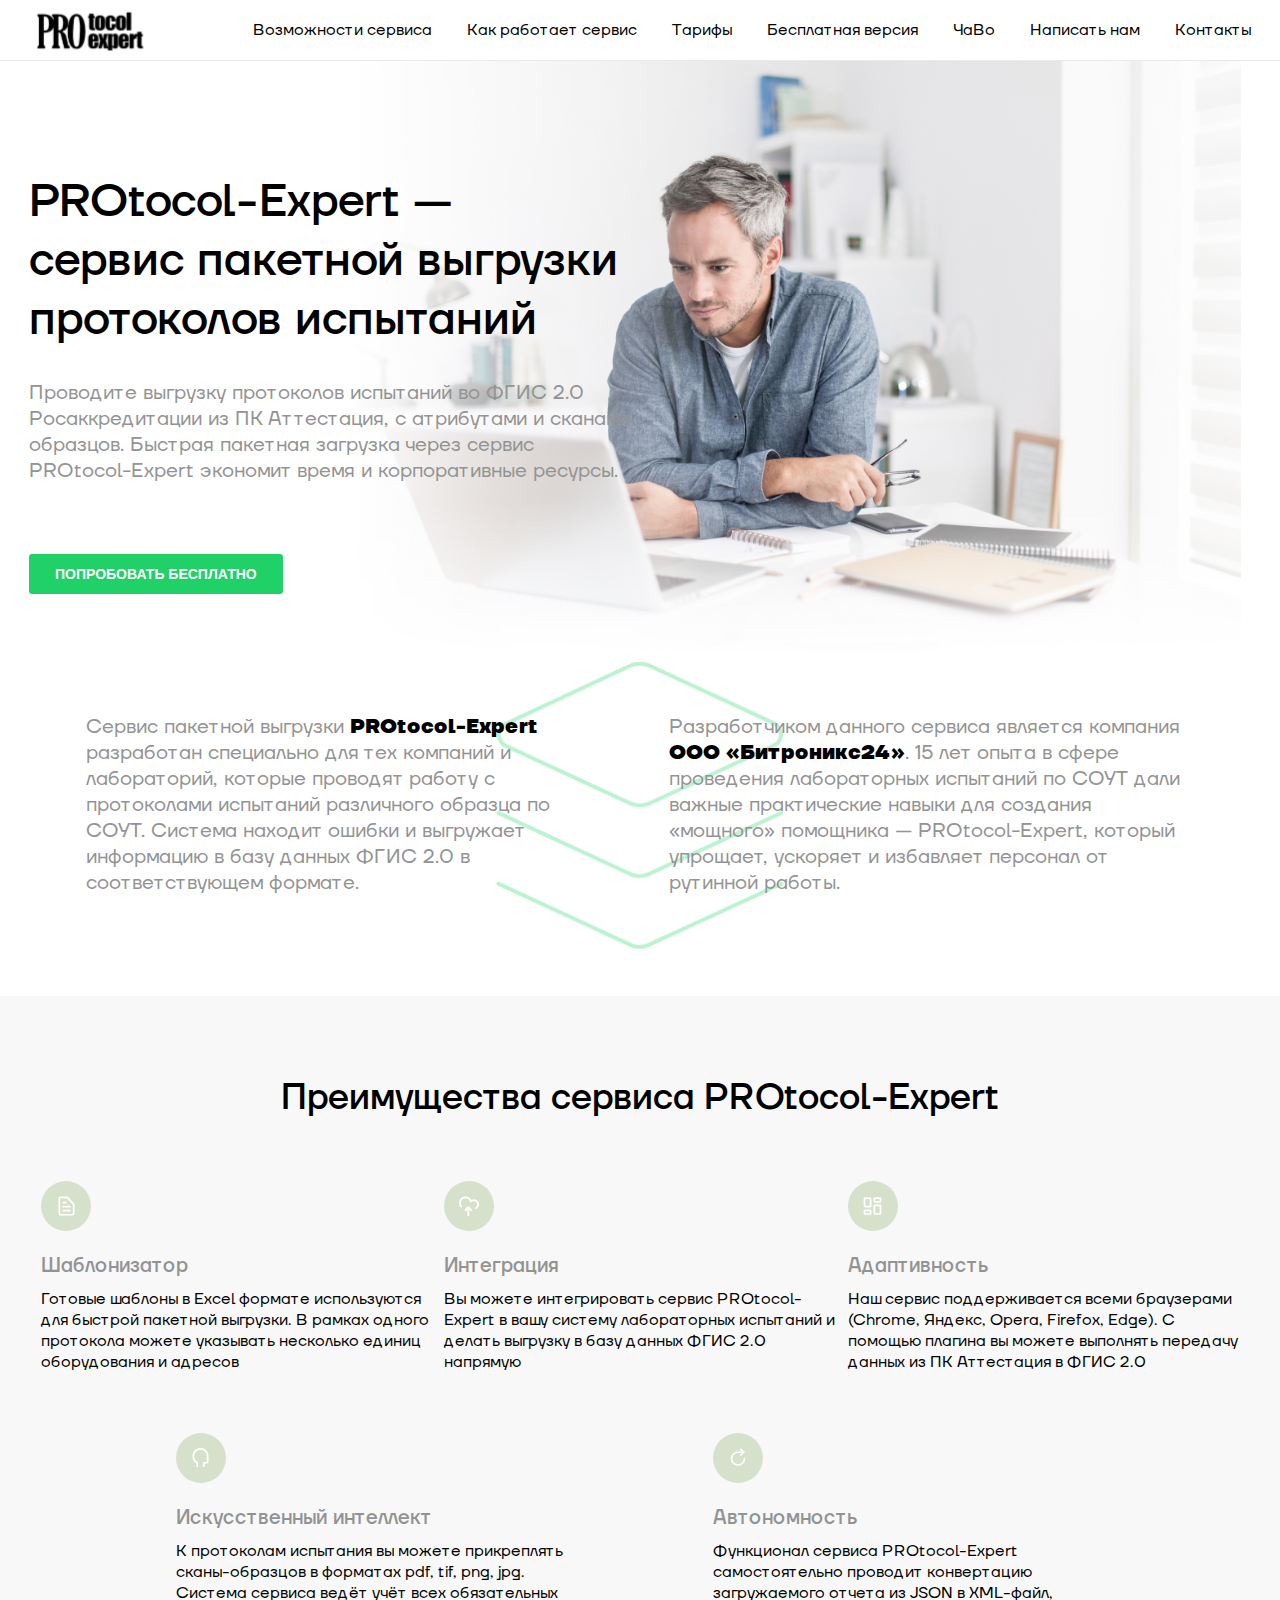
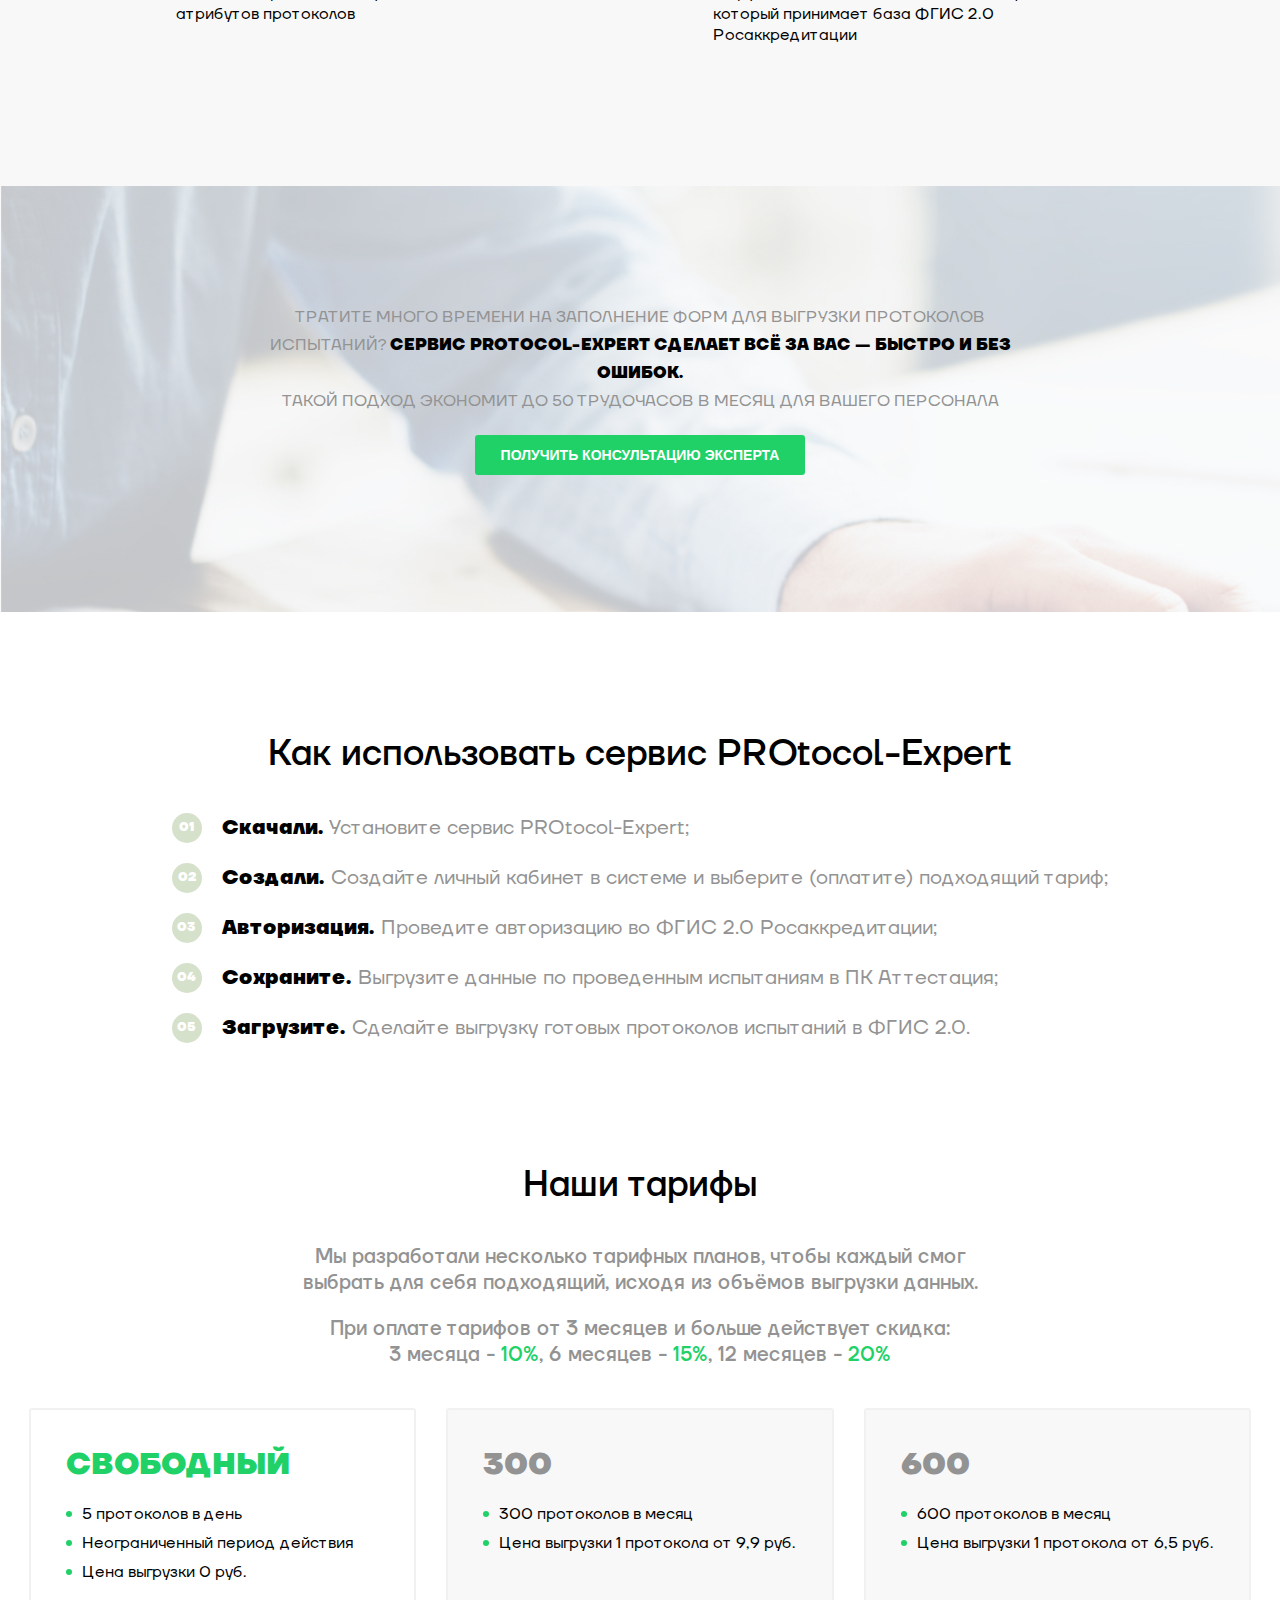
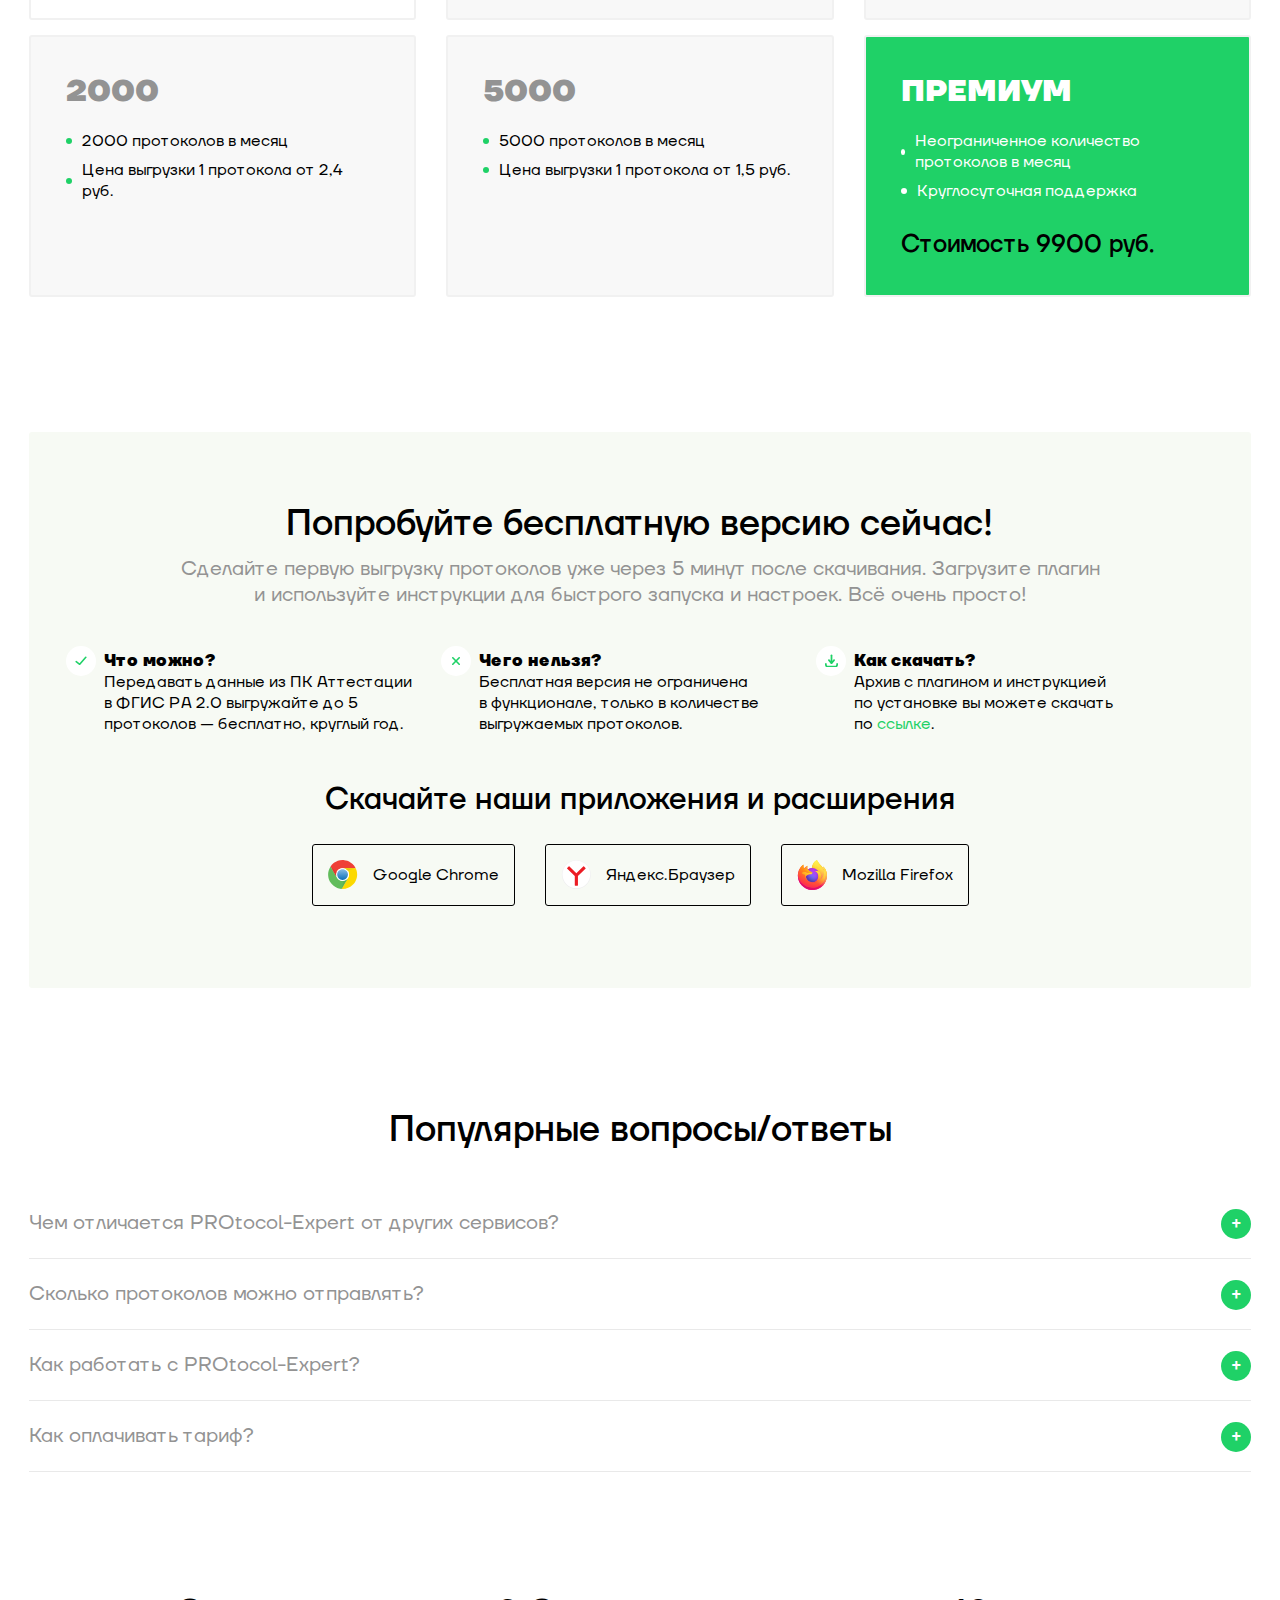
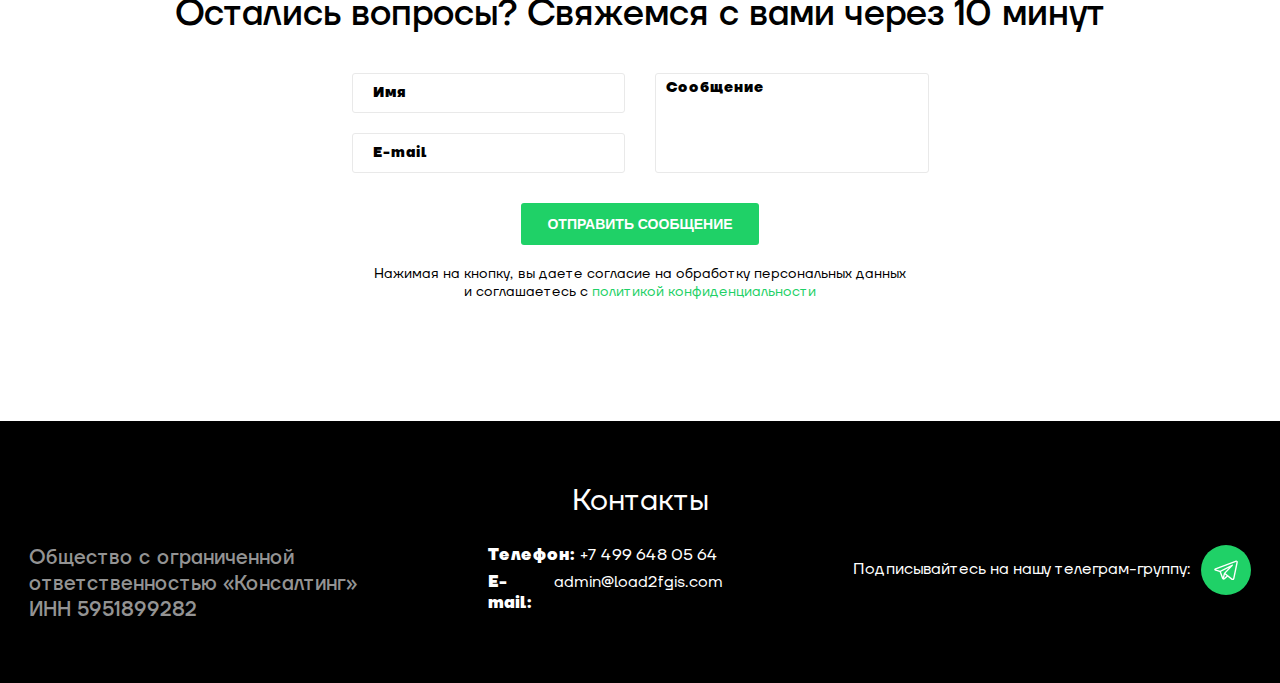
==== protocol-expert/index.html @ b8ac642c "Адаптив сайта" ====
<!DOCTYPE html>
<html lang="ru">
<head>
	<title>Главная</title>
	<meta charset="UTF-8">
	<meta name="format-detection" content="telephone=no">
	<link rel="stylesheet" href="css/style.min.css">
	<!-- <link rel="stylesheet" href="css/fancybox.css"> -->
	<link rel="icon" type="image/png" href="img/favicons/icon256.png" sizes="256x256">
	<link rel="icon" type="image/png" href="img/favicons/icon128.png" sizes="128x128">
	<link rel="icon" type="image/png" href="img/favicons/icon64.png" sizes="64x64">
	<link rel="icon" type="image/png" href="img/favicons/icon32.png" sizes="32x32">
	<link rel="icon" type="image/png" href="img/favicons/icon16.png" sizes="16x16">
	<link rel="icon" type="image/png" href="img/favicons/icon.svg" sizes="any">
	<link rel="shortcut icon" href="favicon.ico">
	<!-- <meta name="robots" content="noindex, nofollow"> -->
	<!-- <meta name="viewport" content="width=device-width, initial-scale=1.0, maximum-scale=1.0, user-scalable=0"> -->
	<meta name="viewport" content="width=device-width, initial-scale=1.0">
</head>

<body>
	<div class="wrapper">
		<header id="header" class="header">
	<div class="header__container _container">

		<div class="header__row d-flex">

			<a href="index.html" class="logo-icon header__logo"></a>

			<ul class="menu-list header__menu-list d-flex">
				<li class="menu-list__item"><a href="#" class="menu-list__link">Возможности сервиса</a></li>
				<li class="menu-list__item"><a href="#" class="menu-list__link">Как работает сервис</a></li>
				<li class="menu-list__item"><a href="#" class="menu-list__link">Тарифы</a></li>
				<li class="menu-list__item"><a href="#" class="menu-list__link">Бесплатная версия</a></li>
				<li class="menu-list__item"><a href="#" class="menu-list__link">ЧаВо</a></li>
				<li class="menu-list__item"><a href="#" class="menu-list__link">Написать нам</a></li>
				<li class="menu-list__item"><a href="#" class="menu-list__link">Контакты</a></li>
			</ul>

			<div class="icon-menu" aria-label="Бургер меню">
				<span></span>
				<span></span>
				<span></span>
			</div>

		</div>
</header>

<!-- Мобильное меню -->
<div class="mob-menu header__mob-menu">
	<ul class="mob-menu__list">
		<li class="mob-menu__item"><a href="#" class="mob-menu__link">Возможности сервиса</a></li>
		<li class="mob-menu__item"><a href="#" class="mob-menu__link">Как работает сервис</a></li>
		<li class="mob-menu__item"><a href="#" class="mob-menu__link">Тарифы</a></li>
		<li class="mob-menu__item"><a href="#" class="mob-menu__link">Бесплатная версия</a></li>
		<li class="mob-menu__item"><a href="#" class="mob-menu__link">Написать нам</a></li>
		<li class="mob-menu__item"><a href="#" class="mob-menu__link">Контакты</a></li>
	</ul>
	<a href="#callback" class="header__popup-link header__popup-link_mob _popup-link">ЗАКАЗАТЬ ЗВОНОК</a>
</div>
		<main class="page">

			

			<section id="about" class="about">
				<div class="about__nuar_blk nuar_blk"></div>
				<div class="_container">
					<h1 class="about__title">
						PROtocol-Expert — <br>
						cервис пакетной выгрузки <br>
						протоколов испытаний
					</h1>
					<p class="about__subtitle">
						Проводите выгрузку протоколов испытаний во ФГИС 2.0 <br>
						Росаккредитации из ПК Аттестация, с атрибутами и сканами <br>
						образцов. Быстрая пакетная загрузка через сервис <br>
						PROtocol-Expert экономит время и корпоративные ресурсы.
					</p>
					<a href="#callback" class="about__link btn _popup-link">ПОПРОБОВАТЬ БЕСПЛАТНО</a>
				</div>
			</section>

			<section id="service" class="service">
				<div class="_container">
					<div class="service__inner">
						<div class="service__img">
							<img src="img/about-service.jpg" alt="">
						</div>
						<div class="service__column">
							<p class="service__text">
								Сервис пакетной выгрузки <span>PROtocol-Expert</span> разработан специально для тех компаний и
								лабораторий, которые
								проводят работу с протоколами испытаний различного образца
								по СОУТ. Система находит ошибки и выгружает информацию в базу данных ФГИС 2.0 в соответствующем формате.
							</p>
						</div>
						<div class="service__column">
							<p class="service__text">
								Разработчиком данного сервиса является компания <span>ООО «Битроникс24»</span>. 15 лет опыта в сфере
								проведения
								лабораторных испытаний по СОУТ дали важные практические навыки для создания «мощного» помощника —
								PROtocol-Expert, который упрощает, ускоряет и избавляет персонал от рутинной работы.
							</p>
						</div>
					</div>
				</div>
			</section>

			<section id="benefits" class="benefits">
				<div class="_container">
					<h2 class="benefits__title title">Преимущества сервиса PROtocol-Expert</h2>

					<div class="benefits__inner">

						<div class="benefits__card">
							<span class="benefits__card-icon benefits__card-icon-01"></span>
							<h5 class="benefits__card-title">Шаблонизатор</h5>
							<p class="benefits__card-text">
								Готовые шаблоны в Excel формате используются для быстрой пакетной выгрузки. В рамках одного протокола
								можете указывать несколько единиц оборудования и адресов
							</p>
						</div>

						<div class="benefits__card">
							<span class="benefits__card-icon benefits__card-icon-02"></span>
							<h5 class="benefits__card-title">Интеграция</h5>
							<p class="benefits__card-text">
								Вы можете интегрировать сервис PROtocol-Expert в вашу систему лабораторных испытаний
								и делать выгрузку в базу данных ФГИС 2.0 напрямую
							</p>
						</div>

						<div class="benefits__card">
							<span class="benefits__card-icon benefits__card-icon-03"></span>
							<h5 class="benefits__card-title">Адаптивность</h5>
							<p class="benefits__card-text">
								Наш сервис поддерживается всеми браузерами (Chrome, Яндекс, Opera, Firefox, Edge).
								С помощью плагина вы можете выполнять передачу данных из ПК Аттестация в ФГИС 2.0 </p>
						</div>

						<div class="benefits__card">
							<span class="benefits__card-icon benefits__card-icon-04"></span>
							<h5 class="benefits__card-title">Искусственный интеллект</h5>
							<p class="benefits__card-text">
								К протоколам испытания вы можете прикреплять сканы-образцов в форматах pdf, tif, png, jpg. Система
								сервиса ведёт учёт всех обязательных атрибутов протоколов
							</p>
						</div>

						<div class="benefits__card">
							<span class="benefits__card-icon benefits__card-icon-05"></span>
							<h5 class="benefits__card-title">Автономность</h5>
							<p class="benefits__card-text">
								Функционал сервиса PROtocol-Expert самостоятельно проводит конвертацию загружаемого отчета из JSON в
								XML-файл, который принимает база ФГИС 2.0 Росаккредитации
							</p>
						</div>

					</div>

				</div>
			</section>

			<section id="consult" class="consult">
				<div class="_container">
					<div class="consult__text">
						ТРАТИТЕ МНОГО ВРЕМЕНИ НА ЗАПОЛНЕНИЕ ФОРМ ДЛЯ ВЫГРУЗКИ ПРОТОКОЛОВ ИСПЫТАНИЙ?
						<span>СЕРВИС PROTOCOL-EXPERT СДЕЛАЕТ ВСЁ ЗА ВАС — БЫСТРО И БЕЗ ОШИБОК.</span> <br>
						ТАКОЙ ПОДХОД ЭКОНОМИТ ДО 50 ТРУДОЧАСОВ В МЕСЯЦ ДЛЯ ВАШЕГО ПЕРСОНАЛА
					</div>
					<a href="#callback" class="consult__link btn _popup-link">ПОЛУЧИТЬ КОНСУЛЬТАЦИЮ ЭКСПЕРТА</a>
				</div>
			</section>

			<section id="usage" class="usage">
				<div class="_container">
					<h2 class="usage__title title">Как использовать сервис PROtocol-Expert</h2>

					<ul class="usage__list">
						<li class="usage__list-item">
							<span>01</span>
							<p class="usage__list-item-text"><strong>Скачали.</strong> Установите сервис PROtocol-Expert;</p>
						</li>
						<li class="usage__list-item">
							<span>02</span>
							<p class="usage__list-item-text"><strong>Создали.</strong> Создайте личный кабинет в системе и выберите
								(оплатите)
								подходящий тариф;</p>
						</li>
						<li class="usage__list-item">
							<span>03</span>
							<p class="usage__list-item-text"><strong>Авторизация.</strong> Проведите авторизацию во ФГИС 2.0
								Росаккредитации;</p>
						</li>
						<li class="usage__list-item">
							<span>04</span>
							<p class="usage__list-item-text"><strong>Сохраните.</strong> Выгрузите данные по проведенным испытаниям в
								ПК
								Аттестация;</p>
						</li>
						<li class="usage__list-item">
							<span>05</span>
							<p class="usage__list-item-text"><strong>Загрузите.</strong> Сделайте выгрузку готовых протоколов
								испытаний в
								ФГИС
								2.0.</p>
						</li>
					</ul>

				</div>
			</section>

			<section id="tariffs" class="tariffs">
				<div class="_container">

					<h2 class="tariffs__title title">Наши тарифы</h2>
					<p class="tariffs__subtitle">
						Мы разработали несколько тарифных планов, чтобы каждый смог <br>
						выбрать для себя подходящий, исходя из объёмов выгрузки данных.
					</p>
					<p class="tariffs__subtitle">
						При оплате тарифов от 3 месяцев и больше действует скидка: <br>
						3 месяца - <span>10%</span>, 6 месяцев - <span>15%</span>, 12 месяцев - <span>20%</span>
					</p>

					<div class="tariffs__inner">

						<div class="tariffs__column">
							<div class="tariffs__card white">
								<h4 class="tariffs__card-title">СВОБОДНЫЙ</h4>
								<ul class="tariffs__card-list">
									<li class="tariffs__card-list-item">5 протоколов в день</li>
									<li class="tariffs__card-list-item">Неограниченный период действия</li>
									<li class="tariffs__card-list-item">Цена выгрузки 0 руб. </li>
								</ul>
							</div>
						</div>

						<div class="tariffs__column">
							<div class="tariffs__card">
								<h4 class="tariffs__card-title">300</h4>
								<ul class="tariffs__card-list">
									<li class="tariffs__card-list-item">300 протоколов в месяц</li>
									<li class="tariffs__card-list-item">Цена выгрузки 1 протокола от 9,9 руб.</li>
								</ul>
							</div>
						</div>

						<div class="tariffs__column">
							<div class="tariffs__card">
								<h4 class="tariffs__card-title">600</h4>
								<ul class="tariffs__card-list">
									<li class="tariffs__card-list-item">600 протоколов в месяц</li>
									<li class="tariffs__card-list-item">Цена выгрузки 1 протокола от 6,5 руб.</li>
								</ul>
							</div>
						</div>

						<div class="tariffs__column">
							<div class="tariffs__card">
								<h4 class="tariffs__card-title">2000</h4>
								<ul class="tariffs__card-list">
									<li class="tariffs__card-list-item">2000 протоколов в месяц</li>
									<li class="tariffs__card-list-item">Цена выгрузки 1 протокола от 2,4 руб.</li>
								</ul>
							</div>
						</div>

						<div class="tariffs__column">
							<div class="tariffs__card">
								<h4 class="tariffs__card-title">5000</h4>
								<ul class="tariffs__card-list">
									<li class="tariffs__card-list-item">5000 протоколов в месяц</li>
									<li class="tariffs__card-list-item">Цена выгрузки 1 протокола от 1,5 руб.</li>
								</ul>
							</div>
						</div>

						<div class="tariffs__column">
							<div class="tariffs__card green">
								<h4 class="tariffs__card-title">ПРЕМИУМ</h4>
								<ul class="tariffs__card-list">
									<li class="tariffs__card-list-item">
										Неограниченное количество
										протоколов в месяц
									</li>
									<li class="tariffs__card-list-item">Круглосуточная поддержка</li>
								</ul>
								<p class="tariffs__card-price">Стоимость 9900 руб.</p>
							</div>
						</div>

					</div>

				</div>
			</section>

			<section id="free-version" class="free-version">
				<div class="_container">

					<div class="free-version__descp">

						<h2 class="free-version__title title">Попробуйте бесплатную версию сейчас!</h2>
						<p class="free-version__subtitle">
							Сделайте первую выгрузку протоколов уже через 5 минут после скачивания. Загрузите плагин <br>
							и используйте инструкции для быстрого запуска и настроек. Всё очень просто!
						</p>

						<div class="free-version__inner">
							<div class="free-version__column">
								<div class="free-version__cardText">
									<span class="free-version__cardText-icon free-version__cardText-icon-01"></span>
									<div class="free-version__cardText-text">
										<span>Что можно?</span> <br>
										Передавать данные из ПК Аттестации <br>
										в ФГИС РА 2.0 выгружайте до 5 протоколов — бесплатно, круглый
										год.
									</div>
								</div>
							</div>

							<div class="free-version__column">
								<div class="free-version__cardText">
									<span class="free-version__cardText-icon free-version__cardText-icon-02"></span>
									<div class="free-version__cardText-text">
										<span>Чего нельзя?</span> <br>
										Бесплатная версия не ограничена <br>
										в функционале, только в количестве выгружаемых протоколов.
									</div>
								</div>
							</div>

							<div class="free-version__column">
								<div class="free-version__cardText">
									<span class="free-version__cardText-icon free-version__cardText-icon-03"></span>
									<div class="free-version__cardText-text">
										<span>Как скачать?</span> <br>
										Архив с плагином и инструкцией <br>
										по установке вы можете скачать <br>
										по <a href="#">ссылке</a>.
									</div>
								</div>
							</div>
						</div>

						<h2 class="free-version__load-title title">Скачайте наши приложения и расширения</h2>

						<div class="free-version__inner-load">
							<a href="#" class="free-version__loadCard">
								<span class="free-version__loadCard-icon free-version__loadCard-icon-01"></span>
								<p class="free-version__loadCard-text">Google Chrome</p>
							</a>

							<a href="#" class="free-version__loadCard">
								<span class="free-version__loadCard-icon free-version__loadCard-icon-02"></span>
								<p class="free-version__loadCard-text">Яндекс.Браузер</p>
							</a>

							<a href="#" class="free-version__loadCard">
								<span class="free-version__loadCard-icon free-version__loadCard-icon-03"></span>
								<p class="free-version__loadCard-text">Mozilla Firefox</p>
							</a>
						</div>

					</div>

				</div>
			</section>


			<section id="popular" class="popular">
				<div class="_container">
					<h2 class="popular__title title">Популярные вопросы/ответы</h2>

					<div class="popular__spollers-block spollers-block" data-spollers data-one-spoller>
						<div class="popular__spollers-block-item spollers-block__item">
							<div class="popular__spollers-block-title spollers-block__title" data-spoller>Чем отличается
								PROtocol-Expert от других сервисов?</div>
							<div class="popular__spollers-block-body spollers-block__body">
								Единовременно сервис PROtocol-Expert может отправить более 100 протоколов. Количество протоколов в день
								ограничивается только тарифным планом.
							</div>
						</div>

						<div class="popular__spollers-block-item spollers-block__item">
							<div class="popular__spollers-block-title spollers-block__title" data-spoller>Сколько протоколов можно
								отправлять?</div>
							<div class="popular__spollers-block-body spollers-block__body">
								Единовременно сервис PROtocol-Expert может отправить более 100 протоколов. Количество протоколов в день
								ограничивается только тарифным планом.
							</div>
						</div>

						<div class="popular__spollers-block-item spollers-block__item">
							<div class="popular__spollers-block-title spollers-block__title" data-spoller>Как работать с
								PROtocol-Expert?</div>
							<div class="popular__spollers-block-body spollers-block__body">
								Единовременно сервис PROtocol-Expert может отправить более 100 протоколов. Количество протоколов в день
								ограничивается только тарифным планом.
							</div>
						</div>

						<div class="popular__spollers-block-item spollers-block__item">
							<div class="popular__spollers-block-title spollers-block__title" data-spoller>Как оплачивать тариф?</div>
							<div class="popular__spollers-block-body spollers-block__body">
								Единовременно сервис PROtocol-Expert может отправить более 100 протоколов. Количество протоколов в день
								ограничивается только тарифным планом.
							</div>
						</div>
					</div>

				</div>
			</section>

			<section id="request" class="request">
				<div class="_container">
					<h2 class="request__title title">Остались вопросы? Свяжемся с вами через 10 минут</h2>

					<form action="#" class="request__form">

						<div class="request__form-inner">
							<div class="request__form-column">
								<input autocomplete="off" type="text" name="form[]" data-error="Заполните поля" placeholder="Имя"
									class="request__form-column-input input">
								<input autocomplete="off" type="text" name="form[]" data-error="Заполните поля" placeholder="E-mail"
									class="request__form-column-input input">
							</div>

							<div class="request__form-column">
								<textarea class="request__form-column-textarea input" placeholder="Сообщение" name="" id="" cols="30"
									rows="10"></textarea>
							</div>
						</div>

						<button type="submit" class="request__form-btn btn">ОТПРАВИТЬ СООБЩЕНИЕ</button>

						<p class="request__form-policy">
							Нажимая на кнопку, вы даете согласие на обработку персональных данных <br>
							и соглашаетесь c <a href="#">политикой конфиденциальности</a>
						</p>

					</form>

				</div>
			</section>


		</main>
		<footer id="footer" class="footer">
	<div class="footer__container _container">

		<div class="footer__title title">Контакты</div>

		<div class="footer__row d-flex">

			<div class="footer__column">
				<p class="footer__name-org">
					Общество с ограниченной <br>
					ответственностью «Консалтинг» <br>
					ИНН 5951899282
				</p>
			</div>

			<div class="footer__column">
				<p class="footer__phone">Телефон: <a href="tel:+74996480564">+7 499 648 05 64</a></p>
				<p class="footer__email">E-mail: <a href="mailto:admin@load2fgis.com">admin@load2fgis.com</a></p>
			</div>

			<div class="footer__column">
				<p class="footer__subscription">Подписывайтесь на нашу телеграм-группу: <a href="#"
						class="footer__subscription-link"></a></p>
			</div>

		</div>

	</div>
</footer>
	</div>
	<!-- Popup-с формой -->
<div class="popup popup_callback">
	<div class="popup__content">
		<div class="popup__body">
			<div class="popup__close" aria-label="Закрыть модальное окно"></div>
			<div class="popup__item d-flex">
				<div class="popup__img">
					<img src="img/popup.jpg" alt="">
				</div>
				<div class="popup__form-block">
					<h2>Заказать звонок</h2>
					<p class="popup__notific">Оставьте заявку и мы свяжемся с Вами в течении 15 минут</p>
					<form action="#" class="form">
						<div class="form__line">
							<input id="name" autocomplete="off" type="text" name="form[]" data-error="Заполните поля" data-value="Имя"
								class="popup__form-input input _req">
							<input id="tel2" autocomplete="off" type="text" name="form[]" data-error="Заполните поля" data-value="Телефон"
								class="popup__form-input input _phone _req">
							<input id="email" autocomplete="off" type="text" name="form[]" data-error="Заполните поля" data-value="Email"
								class="popup__form-input input _email _req">
						</div>
						<p class="popup__policy">Заполняя данную форму вы соглашаетесь с <a href="#">политикой
								конфиденциальности</a></p>
						<button class="popup__form-btn form__btn btn">Заказать</button>
					</form>
				</div>
			</div>
		</div>
	</div>
</div>

<!-- <a href="#callback" class="header__popup-link _popup-link">ЗАКАЗАТЬ ЗВОНОК</a> -->
<!-- =============================================================================================================================== -->


<div class="popup popup_popup">
	<div class="popup__content">
		<div class="popup__body">
			<div class="popup__close" aria-label="Закрыть модальное окно"></div>
		</div>
	</div>
</div>
<!-- =============================================================================================================================== -->

<div class="popup popup_massagename-message">
	<div class="popup__content">
		<div class="popup__body">
			<div class="popup__close" aria-label="Закрыть модальное окно"></div>
		</div>
	</div>
</div>
<!-- =============================================================================================================================== -->

<div class="popup popup_video">
	<div class="popup__content">
		<div class="popup__body">
			<div class="popup__close popup__close_video" aria-label="Закрыть модальное окно"></div>
			<div class="popup__video _video"></div>
		</div>
	</div>
</div>
<!-- <a href="#video" data-video="stFOy0Noahg" class=" _popup-link">Открыть видео</a> -->
<!-- =============================================================================================================================== -->

<!-- Popup-CSS -->
<!-- <div id="popup-2" class="popup-2">
	<a href="#" class="popup__area-2"></a>
	<div class="popup__body-2">
		<div class="popup__content-2">

			<a href="#" class="popup__close-2">Close</a>
			<div class="popup__title">Заказать ворота Дешево!</div>
			<div class="popup__text">
				Автоматики для ворот, роллет и фасадных конструкций. Официальный представитель компаний
				Алютех и REHAU и Авелор
			</div>
			<div class="popup__text">
				Автоматики для ворот, роллет и фасадных конструкций. Официальный представитель компаний
				Алютех и REHAU и Авелор
			</div>
			<div class="popup__text">
				Автоматики для ворот, роллет и фасадных конструкций. Официальный представитель компаний
				Алютех и REHAU и Авелор
			</div>
			<div class="popup__text">
				Автоматики для ворот, роллет и фасадных конструкций. Официальный представитель компаний
				Алютех и REHAU и Авелор
			</div>
			<div class="popup__text">
				Автоматики для ворот, роллет и фасадных конструкций. Официальный представитель компаний
				Алютех и REHAU и Авелор
			</div>

		</div>
	</div>
</div> -->
<!-- <a href="#popup-2" class="heading-info__button popup-link"></a> -->
	<!-- Swiper -->
<!-- <script src="https://unpkg.com/swiper/swiper-bundle.min.js"></script> -->
<!-- <script src="https://api-maps.yandex.ru/2.1/?lang=ru_RU"></script> -->
<script src="js/vendors.min.js"></script>
<script src="js/app.min.js"></script>
</body>

</html>
---- protocol-expert/css/style.min.css ----
@charset "UTF-8";
@font-face {
  font-family: "TTFirsNeue";
  src: url("../fonts/TTFirsNeue-Thin.eot");
  src: local("☺"), url("../fonts/TTFirsNeue-Thin.woff") format("woff"), url("../fonts/TTFirsNeue-Thin.ttf") format("truetype"), url("../fonts/TTFirsNeue-Thin.svg") format("svg");
  font-weight: 100;
  font-style: normal;
}
@font-face {
  font-family: "TTFirsNeue";
  src: url("../fonts/TTFirsNeue-Light.eot");
  src: local("☺"), url("../fonts/TTFirsNeue-Light.woff") format("woff"), url("../fonts/TTFirsNeue-Light.ttf") format("truetype"), url("../fonts/TTFirsNeue-Light.svg") format("svg");
  font-weight: 300;
  font-style: normal;
}
@font-face {
  font-family: "TTFirsNeue";
  src: url("../fonts/TTFirsNeue-Regular.eot");
  src: local("☺"), url("../fonts/TTFirsNeue-Regular.woff") format("woff"), url("../fonts/TTFirsNeue-Regular.ttf") format("truetype"), url("../fonts/TTFirsNeue-Regular.svg") format("svg");
  font-weight: 400;
  font-style: normal;
}
@font-face {
  font-family: "TTFirsNeue";
  src: url("../fonts/TTFirsNeue-Medium.eot");
  src: local("☺"), url("../fonts/TTFirsNeue-Medium.woff") format("woff"), url("../fonts/TTFirsNeue-Medium.ttf") format("truetype"), url("../fonts/TTFirsNeue-Medium.svg") format("svg");
  font-weight: 500;
  font-style: normal;
}
@font-face {
  font-family: "TTFirsNeue";
  src: url("../fonts/TTFirsNeue-ExtraBold.eot");
  src: local("☺"), url("../fonts/TTFirsNeue-ExtraBold.woff") format("woff"), url("../fonts/TTFirsNeue-ExtraBold.ttf") format("truetype"), url("../fonts/TTFirsNeue-ExtraBold.svg") format("svg");
  font-weight: 800;
  font-style: normal;
}
* {
  padding: 0px;
  margin: 0px;
  border: 0px;
}

*,
*:before,
*:after {
  -moz-box-sizing: border-box;
  -webkit-box-sizing: border-box;
  box-sizing: border-box;
}

aside,
nav,
footer,
header,
section {
  display: block;
}

html {
  font-size: 20px;
}

html,
body {
  height: 100%;
  min-width: 320px;
}

body {
  line-height: 1;
  font-family: "TTFirsNeue", sans-serif;
  -ms-text-size-adjust: 100%;
  -moz-text-size-adjust: 100%;
  -webkit-text-size-adjust: 100%;
}

input,
button,
textarea {
  font-family: "TTFirsNeue", sans-serif;
  font-size: inherit;
}

input::-ms-clear {
  display: none;
}

button {
  cursor: pointer;
  background-color: inherit;
}

button::-moz-focus-inner {
  padding: 0;
  border: 0;
}

a,
a:visited {
  text-decoration: none;
}

a:hover {
  text-decoration: none;
}

ul li {
  list-style: none;
}

img {
  vertical-align: top;
  max-width: 100%;
  width: 100%;
  height: 100%;
  object-fit: cover;
}

h1,
h2,
h3,
h4,
h5,
h6 {
  font-weight: inherit;
  font-size: inherit;
}

table {
  border-collapse: collapse;
  border-spacing: 0;
  boder: 0;
}

table td {
  padding: 0;
  margin: 0;
}

/*
&::-webkit-scrollbar {
	display: none;
}
*/
body {
  font-weight: 400;
  color: #939393;
}
body a {
  font-family: "TTFirsNeue", sans-serif;
  color: #000;
  font-weight: 400;
}
body._lock {
  overflow: hidden;
  touch-action: none;
}

h1 {
  font-size: 46px;
  font-weight: 500;
  line-height: 128.2608695652%;
}

h2 {
  font-size: 36px;
  font-weight: 500;
  line-height: 127.7777777778%;
}

h3 {
  font-size: 28px;
  font-weight: 500;
  line-height: 38px;
}

h4 {
  font-size: 25px;
  font-weight: 500;
  line-height: 38px;
}

.title {
  text-align: center;
  color: #000;
  margin-bottom: 35px;
}

@media (max-width: 768px) {
  h1 {
    font-size: 26px;
  }
  h2 {
    font-size: 24px;
  }
}
.wrapper {
  width: 100%;
  min-height: 100%;
  overflow: hidden;
  display: flex;
  flex-direction: column;
}
.wrapper > * {
  min-width: 0;
}

._container {
  max-width: 1242px;
  margin: 0 auto;
}

.form__error {
  color: red;
  margin-bottom: 10px;
}

.btn {
  display: inline-flex;
  justify-content: center;
  align-items: center;
  text-align: center;
  padding: 13px 26px;
  font-family: "TT Firs Neue", sans-serif;
  font-weight: 700;
  font-size: 14px;
  color: #FFFFFF;
  background: #1FD167;
  border-radius: 3px;
}
.btn.fw {
  width: 100%;
}

.button {
  display: inline-flex;
  padding: 0px 0px;
}
.button._fw {
  width: 100%;
}

.switch-block__label {
  position: relative;
  display: inline-block;
  width: 37px;
  height: 20px;
  background: #DDE5EC;
  border-radius: 20px;
  transition: all 0.3s;
  cursor: pointer;
}

.switch-block__label:after {
  content: "";
  position: absolute;
  width: 17px;
  height: 17px;
  border-radius: 18px;
  background-color: white;
  top: 1px;
  left: 2px;
  transition: all 0.3s;
}

input[type=checkbox]:checked + .switch-block__label:after {
  transform: translateX(16px);
}

input[type=checkbox]:checked + .switch-block__label {
  background-color: #FFB400;
}

.switch-block__input {
  position: absolute;
  left: -9999px;
}

.search {
  position: relative;
  width: 100%;
  height: 30px;
}

.search__input {
  font-size: 12px;
  font-weight: 300;
  color: #464749;
  padding-left: 14px;
  border: 1px solid #e0e1e3 !important;
  border-radius: 5px !important;
}

.search__btn {
  background-color: transparent;
  border: none;
}
.search__btn:before {
  content: "";
  position: absolute;
  top: 8px;
  right: 8px;
  width: 17px;
  height: 17px;
  background-position: 0 0;
  background-repeat: no-repeat;
  background-size: 100%;
  background-image: url([data-uri]);
}

.select {
  position: relative;
}
.select__item {
  position: relative;
}
.select__title {
  color: #000;
  border: 1px solid #d9d9d9;
  background-color: #fff;
  cursor: pointer;
  border-radius: 4px;
}
@media (max-width: 991.98px) {
  .select__title {
    font-size: 18px;
  }
}
.select__value {
  display: flex;
  font-size: 14px;
  height: 30px;
  padding: 0px 15px;
  align-items: center;
  justify-content: space-between;
  flex-direction: row-reverse;
}
.select__value span {
  height: 1em;
  overflow: hidden;
  display: -webkit-box;
  -webkit-line-clamp: 1;
  -webkit-box-orient: vertical;
}
.select__value:before {
  content: "";
  display: inline-block;
  transition: all 0.3s ease 0s;
  width: 11px;
  height: 7px;
  background: url("../img/icons/triangl-black.svg") center/100% no-repeat;
}
.select__input {
  width: 100%;
  height: 100%;
  background-color: transparent;
}
.select__options {
  color: #000;
  position: absolute;
  top: 29px;
  border-radius: 0 0 4px 4px;
  min-width: 100%;
  left: 0;
  background-color: #fff;
  border-top: 0;
  border: 1px solid #d9d9d9;
  border-top: 0;
  font-size: 14px;
  padding: 10px 0px 5px 0px;
}
@media (max-width: 991.98px) {
  .select__options {
    font-size: 18px;
  }
}
.select__option {
  cursor: pointer;
  padding: 5px 15px;
  margin: 0px 0px 0px 0px;
}
@media (min-width: 992px) {
  .select__option:hover {
    background: #d9d9d9;
  }
}
.select._active {
  z-index: 5;
}
.select._active .select__value:before {
  transform: rotate(-180deg);
}
.select._active .select__options {
  display: block;
}

input[type=range] {
  cursor: pointer;
}

input[type=text],
input[type=email],
input[type=tel],
textarea {
  -webkit-appearance: none;
  -moz-appearance: none;
  appearance: none;
}
input[type=text]:focus,
input[type=email]:focus,
input[type=tel]:focus,
textarea:focus {
  outline: none;
}

.input {
  display: flex;
  width: 100%;
  height: 40px;
  font-weight: 600;
  font-size: 14px;
  padding: 0px 20px;
  border: 1px solid #E9E9E9;
  border-radius: 3px;
}
.input._focus {
  background: grey;
}
.input._error {
  border: 1px solid red;
}

textarea.input {
  resize: none;
  padding: 5px 10px;
}

::-webkit-input-placeholder {
  color: #000;
}

::-moz-placeholder {
  color: #000;
}

/* Firefox 19+ */
:-moz-placeholder {
  color: #000;
}

/* Firefox 18- */
:-ms-input-placeholder {
  color: rgba(133, 132, 132, 0.4784313725);
}

input::-webkit-outer-spin-button,
input::-webkit-inner-spin-button {
  /* display: none; <- Crashes Chrome on hover */
  -webkit-appearance: none;
  margin: 0;
  /* <-- Apparently some margin are still there even though it's hidden */
}

.checkbox {
  position: relative;
}
.checkbox__input {
  position: absolute;
  width: 0;
  height: 0;
  opacity: 0;
  visibility: hidden;
}
.checkbox__input:checked + .checkbox__text:before {
  background: #fff url("../img/icons/check.svg") center no-repeat;
}
.checkbox__text {
  display: inline-flex;
  align-items: center;
  position: relative;
  font-size: 16px;
  color: #ffffff;
  letter-spacing: -0.3px;
  line-height: 1.25;
  cursor: pointer;
}
.checkbox__text:before {
  content: "";
  align-self: flex-start;
  margin: 0px 14px 0px 0px;
  flex: 0 0 20px;
  left: 0;
  top: 0;
  width: 20px;
  height: 18px;
  background: #fff;
  border: 1px solid #a7a9ac;
}
.checkbox a {
  color: #fff;
  text-decoration: underline;
}
@media (min-width: 992px) {
  .checkbox a:hover {
    text-decoration: none;
  }
}
.checkbox._error .checkbox__text:before {
  border: 1px solid #ee1212;
}

.options {
  display: flex;
  flex-direction: column;
  align-items: flex-start;
}
.options__item {
  position: relative;
  cursor: pointer;
}
.options__input {
  position: absolute;
  width: 0;
  height: 0;
  opacity: 0;
  left: 0;
  top: 0;
  visibility: hidden;
}
.options__input:checked + .options__text:after {
  transform: scale(1);
}
.options__text {
  display: inline-flex;
  align-items: center;
  position: relative;
  font-size: 16px;
  color: #ffffff;
  letter-spacing: -0.3px;
  line-height: 1.25;
}
.options__text:before {
  content: "";
  align-self: flex-start;
  margin: 0px 14px 0px 0px;
  flex: 0 0 20px;
  left: 0;
  top: 0;
  border-radius: 50%;
  width: 20px;
  height: 18px;
  background: #fff;
  border: 1px solid #a7a9ac;
}
.options__text:after {
  content: "";
  transition: all 0.3s ease 0s;
  transform: scale(0);
  width: 10px;
  height: 10px;
  border-radius: 50%;
  background-color: #77243a;
  position: absolute;
  left: 5px;
  top: 4px;
}

.rating {
  display: flex;
  align-items: flex-end;
  font-size: 40px;
  line-height: 0.75;
  transition: opacity 0.3s ease 0s;
}

.rating.rating_sending {
  opacity: 0.2;
}

.rating.rating_set .rating__active,
.rating.rating_set .rating__item {
  cursor: pointer;
}

.rating__body {
  position: relative;
}

.rating__body::before {
  content: "★★★★★";
  display: block;
}

.rating__active {
  position: absolute;
  width: 0%;
  height: 100%;
  top: 0;
  left: 0;
  overflow: hidden;
}

.rating__active::before {
  content: "★★★★★";
  position: absolute;
  width: 100%;
  height: 100%;
  top: 0;
  left: 0;
  color: #ffd300;
}

.rating__items {
  display: flex;
  position: absolute;
  width: 100%;
  height: 100%;
  top: 0;
  left: 0;
}

.rating__item {
  flex: 0 0 20%;
  height: 100%;
  opacity: 0;
}

.rating__value {
  font-size: 50%;
  line-height: 1;
  padding: 0px 0px 0px 10px;
}

.quantity {
  width: 88px;
  height: 40px;
  display: flex;
  border: 1px solid rgba(166, 166, 166, 0.45);
}
.quantity__button {
  flex: 0 0 30px;
  position: relative;
  cursor: pointer;
}
.quantity__button::before, .quantity__button::after {
  content: "";
  position: absolute;
  top: 50%;
  left: 50%;
  transition: all 0.3s ease 0s;
  margin: 0px 0px 0px -4.5px;
  background-color: #a6a6a6;
  width: 9px;
  height: 1px;
}
@media (min-width: 991.98px) {
  .quantity__button:hover::before, .quantity__button:hover::after {
    background-color: rgba(0, 0, 0, 0.5);
  }
}
.quantity__button_plus::before {
  transform: rotate(-90deg);
}
.quantity__input {
  flex: 1 1 auto;
}
.quantity__input input {
  height: 100%;
  color: #a6a6a6;
  font-size: 12px;
  width: 100%;
  text-align: center;
  outline: none;
}

.price__inputs {
  display: flex;
}
.price__inputs input {
  margin: 0 10px 0 0;
}

.d-flex {
  display: flex;
}

._bgi {
  background-position: 0 0;
  background-size: cover;
  background-repeat: no-repeat;
}

.menu__link {
  transition: opacity 0.3s;
}

.sibling-fade:hover .menu__link:not(:hover) {
  opacity: 0.5;
}

.nuar_blk {
  position: absolute;
  top: 0;
  left: 0;
  z-index: 2;
  width: 100%;
  height: 100%;
  background-color: rgba(0, 0, 0, 0.2078431373);
}

.nuar_color {
  position: relative;
  width: 300px;
  height: 160px;
  border-radius: 25px;
  overflow: hidden;
  filter: drop-shadow(0px 0px 6px rgba(0, 0, 0, 0.5));
}
.nuar_color:before {
  content: "";
  position: absolute;
  width: 100%;
  height: 100%;
  background-image: radial-gradient(circle at 100% 0%, #fec38e, #ff7700 70%);
  border-radius: inherit;
  transform: skewY(-12deg);
  transform-origin: 100% 50%;
}

.row:after {
  display: block;
  content: "";
  clear: both;
}

.rub:after {
  content: "₽";
}

.callback-widget {
  position: fixed;
  bottom: 3%;
  right: 1%;
  z-index: 500;
  content: "";
  width: 70px;
  height: 70px;
  background-size: 100%;
  background-position: 0 0;
  background-repeat: no-repeat;
  background-image: url("[data-uri]");
}

.callback-widget-mob {
  display: none;
}

.blink {
  animation: blink 3s infinite;
  -webkit-animation: blink 3s linear infinite;
}

@keyframes blink {
  50% {
    opacity: 0.7;
  }
}
.parallax {
  background: url("../img/smart-conven.jpg") center/cover no-repeat fixed;
}

ol.counter {
  list-style-type: none;
  counter-reset: item;
}
ol.counter li {
  position: relative;
  padding: 0px 0px 0px 45px;
}
ol.counter li:before {
  counter-increment: item;
  content: counter(item);
  position: absolute;
  left: 0;
  top: 0;
  color: #818181;
  font-size: 14px;
  font-weight: 700;
  text-align: center;
  line-height: 26px;
  border-radius: 50%;
  width: 28px;
  height: 28px;
  border: 1px solid #4274bb;
}

.ellipsis {
  display: block;
  overflow: hidden;
  width: 100%;
  white-space: nowrap;
  text-overflow: ellipsis;
}

.es {
  overflow: hidden;
  white-space: nowrap;
  text-overflow: ellipsis;
}

.table {
  display: table;
  font-size: 0;
  width: 100%;
}

.trow {
  display: table-row;
}

.cell {
  display: table-cell;
}
.cell.full {
  width: 100%;
}

._ibg {
  position: relative;
}
._ibg img {
  position: absolute;
  width: 100%;
  height: 100%;
  top: 0;
  left: 0;
  object-fit: cover;
}

body.ie ._ibg {
  background-position: center;
  background-size: cover;
  background-repeat: no-repeat;
}
body.ie ._ibg img {
  width: 0;
  height: 0;
  opacity: 0;
  visibility: hidden;
}

._video {
  position: relative;
  overflow: hidden;
  height: 0;
  padding-bottom: 56.25%;
}
._video video,
._video iframe,
._video object,
._video embed {
  position: absolute;
  top: 0;
  left: 0;
  width: 100%;
  height: 100%;
}

.videobg video,
.videobg iframe,
.videobg object,
.videobg embed {
  position: fixed;
  top: 50%;
  left: 50%;
  min-width: 100%;
  min-height: 100%;
  width: auto;
  height: auto;
  z-index: -100;
  transform: translateX(-50%) translateY(-50%);
  background-size: cover;
}

._more-content {
  transition: all 0.3s ease 0s;
  overflow: hidden;
}

._more-link {
  cursor: pointer;
}
._more-link span {
  font-style: normal;
}
._more-link span:first-child {
  display: block;
}
._more-link span:last-child {
  display: none;
}
._more-link._active span {
  font-style: normal;
}
._more-link._active span:first-child {
  display: none;
}
._more-link._active span:last-child {
  display: block;
}

._swiper {
  overflow: hidden;
}
._swiper .swiper-wrapper {
  width: 100%;
  height: 100%;
  box-sizing: content-box;
  display: flex;
  position: relative;
}
._swiper.swiper-container-vertical .swiper-wrapper {
  flex-direction: column;
}
._swiper.swiper-container-autoheight .swiper-wrapper {
  align-items: flex-start;
}

.swiper-container-initialized .swiper-slide {
  flex-shrink: 0;
}

.swiper-container-android .swiper-slide,
.swiper-container-android .swiper-wrapper {
  transform: translate3d(0px, 0, 0);
}

.swiper-button-lock {
  display: none !important;
}

.swiper-button {
  position: absolute;
  top: 28%;
  z-index: 5000;
  width: 43px;
  height: 43px;
  border: 2px solid #fff;
  border-radius: 50%;
  cursor: pointer;
  display: flex;
  justify-content: center;
  align-items: center;
}
.swiper-button:before {
  content: "";
  float: left;
  flex: 0 0 8px;
  height: 12px;
  background-size: 100%;
  background-position: 0 0;
  background-repeat: no-repeat;
}

.swiper-button-next {
  left: 2%;
}
.swiper-button-next:before {
  background-image: url("[data-uri]");
}

.swiper-button-prev {
  right: 2%;
}
.swiper-button-prev:before {
  background-image: url("[data-uri]");
}

.swiper-pagination-bullets {
  display: flex;
  justify-content: center;
  align-items: center;
  margin-top: 31px;
}

.swiper-pagination-bullet {
  flex: 0 0 10px;
  height: 10px;
  background: #660B1D;
  border-radius: 50%;
  opacity: 0.6;
  cursor: pointer;
  margin-right: 20px;
}
.swiper-pagination-bullet:last-child {
  margin: 0px 0px 0px 0px;
}

.swiper-pagination-bullet-active {
  flex: 0 0 15px;
  height: 15px;
  background: #660B1D;
  opacity: 1;
}

._tabs-item {
  cursor: pointer;
}

._tabs-block {
  display: none;
}
._tabs-block._active {
  display: block;
}

.mirror {
  transform: scale(-1, 1);
}

.nicescroll-rails {
  z-index: 1000 !important;
}

.spollers-block__title {
  cursor: pointer;
}

._custom-scroll {
  position: fixed;
  right: 0;
  top: 0;
  width: 3px;
  height: 100%;
  z-index: 1000;
}
._custom-scroll__line {
  background-color: rgba(0, 0, 0, 0.5);
  border-radius: 3px 0 0 3px;
  position: relative;
  left: 0;
  top: 0;
  width: 100%;
}

.slick-slider .slick-track {
  justify-content: space-between;
}

.slick-arrow {
  position: absolute;
  top: 45%;
  width: 43px;
  height: 43px;
  font-size: 0;
  display: flex;
  justify-content: center;
  align-items: center;
  border-radius: 50%;
  background: #fff;
  border: 1px solid #D2D1D1;
  z-index: 50;
}

.slick-arrow:before {
  content: "";
  float: left;
  width: 7px;
  height: 15px;
  background-position: 0 0;
  background-repeat: no-repeat;
  background-size: 100%;
}

.slick-next {
  left: -20px;
}

.slick-prev {
  right: -20px;
}

.slick-next:before {
  background-image: url("[data-uri]");
}

.slick-prev:before {
  background-image: url("[data-uri]");
}

[data-showmore-button] span:last-child {
  display: none;
}
._showmore-active [data-showmore-button] span {
  display: none;
}
._showmore-active [data-showmore-button] span:last-child {
  display: block;
}

::-webkit-scrollbar {
  overflow-y: scroll;
  width: 7px;
  background-color: #f9f9fd;
}

::-webkit-scrollbar-thumb {
  background-color: grey;
}

.qs-datepicker-container {
  margin: 5px;
  font-size: 1rem;
  font-family: sans-serif;
  color: #000;
  position: absolute;
  width: 15.625em;
  display: -webkit-box;
  display: -ms-flexbox;
  display: flex;
  -webkit-box-orient: vertical;
  -webkit-box-direction: normal;
  -ms-flex-direction: column;
  flex-direction: column;
  z-index: 9001;
  -webkit-user-select: none;
  -moz-user-select: none;
  -ms-user-select: none;
  user-select: none;
  overflow: hidden;
  background: #000;
  -webkit-box-shadow: 0 1.25em 1.25em -0.9375em rgba(0, 0, 0, 0.3);
  box-shadow: 0 1.25em 1.25em -0.9375em rgba(0, 0, 0, 0.3);
  border-right: 1px solid #fff;
  border-left: 1px solid #f1ad70;
  padding: 5px;
}
.qs-datepicker-container:before, .qs-datepicker-container:after {
  content: "";
  width: 100%;
  height: 2px;
  left: 0;
  z-index: 2;
  position: absolute;
  background-image: linear-gradient(to right, #f1ad70 0%, #fffdf2 100%);
}
.qs-datepicker-container:before {
  top: 0;
}
.qs-datepicker-container:after {
  bottom: 0;
}

.qs-datepicker-container * {
  -webkit-box-sizing: border-box;
  box-sizing: border-box;
}

.qs-datepicker-container.qs-centered {
  position: fixed;
  top: 50%;
  left: 50%;
  -webkit-transform: translate(-50%, -50%);
  -ms-transform: translate(-50%, -50%);
  transform: translate(-50%, -50%);
}

.qs-datepicker-container.qs-hidden {
  display: none;
}

.qs-datepicker .qs-overlay {
  position: absolute;
  top: 0;
  left: 0;
  background: rgba(0, 0, 0, 0.75);
  color: #fff;
  width: 100%;
  height: 100%;
  padding: 0.5em;
  z-index: 1;
  opacity: 1;
  -webkit-transition: opacity 0.3s;
  transition: opacity 0.3s;
  display: -webkit-box;
  display: -ms-flexbox;
  display: flex;
  -webkit-box-orient: vertical;
  -webkit-box-direction: normal;
  -ms-flex-direction: column;
  flex-direction: column;
}

.qs-datepicker .qs-overlay.qs-hidden {
  opacity: 0;
  z-index: -1;
}

.qs-datepicker .qs-overlay .qs-overlay-year {
  background: rgba(0, 0, 0, 0);
  border: none;
  border-bottom: 1px solid #fff;
  border-radius: 0;
  color: #fff;
  font-size: 0.875em;
  padding: 0.25em 0;
  width: 80%;
  text-align: center;
  margin: 0 auto;
  display: block;
}

.qs-datepicker .qs-overlay .qs-overlay-year::-webkit-inner-spin-button {
  -webkit-appearance: none;
}

.qs-datepicker .qs-overlay .qs-close {
  padding: 0.5em;
  cursor: pointer;
  position: absolute;
  top: 0;
  right: 0;
}

.qs-datepicker .qs-overlay .qs-submit {
  border: 1px solid #fff;
  border-radius: 0.26392em;
  padding: 0.5em;
  margin: 0 auto auto;
  cursor: pointer;
  background: hsla(0deg, 0%, 50.2%, 0.4);
}

.qs-datepicker .qs-overlay .qs-submit.qs-disabled {
  color: grey;
  border-color: grey;
  cursor: not-allowed;
}

.qs-datepicker .qs-overlay .qs-overlay-month-container {
  display: -webkit-box;
  display: -ms-flexbox;
  display: flex;
  -ms-flex-wrap: wrap;
  flex-wrap: wrap;
  -webkit-box-flex: 1;
  -ms-flex-positive: 1;
  flex-grow: 1;
}

.qs-datepicker .qs-overlay .qs-overlay-month {
  display: -webkit-box;
  display: -ms-flexbox;
  display: flex;
  -webkit-box-pack: center;
  -ms-flex-pack: center;
  justify-content: center;
  -webkit-box-align: center;
  -ms-flex-align: center;
  align-items: center;
  width: 33.33333%;
  cursor: pointer;
  opacity: 0.5;
  -webkit-transition: opacity 0.15s;
  transition: opacity 0.15s;
}

.qs-datepicker .qs-overlay .qs-overlay-month.active,
.qs-datepicker .qs-overlay .qs-overlay-month:hover {
  opacity: 1;
}

.qs-datepicker .qs-controls {
  width: 100%;
  display: -webkit-box;
  display: -ms-flexbox;
  display: flex;
  -webkit-box-pack: justify;
  -ms-flex-pack: justify;
  justify-content: space-between;
  -webkit-box-align: center;
  -ms-flex-align: center;
  align-items: center;
  -webkit-box-flex: 1;
  -ms-flex-positive: 1;
  flex-grow: 1;
  -ms-flex-negative: 0;
  flex-shrink: 0;
  background: #000;
  color: #fff;
  -webkit-filter: blur(0);
  filter: blur(0);
  -webkit-transition: -webkit-filter 0.3s;
  transition: -webkit-filter 0.3s;
  transition: filter 0.3s;
  transition: filter 0.3s, -webkit-filter 0.3s;
}

.qs-datepicker .qs-controls.qs-blur {
  -webkit-filter: blur(5px);
  filter: blur(5px);
}

.qs-datepicker .qs-arrow {
  height: 1.5625em;
  width: 1.5625em;
  position: relative;
  cursor: pointer;
  border-radius: 0.26392em;
  -webkit-transition: background 0.15s;
  transition: background 0.15s;
}

.qs-datepicker .qs-arrow:hover {
  background: rgba(0, 0, 0, 0.1);
}

.qs-datepicker .qs-arrow:hover.qs-left:after {
  border-right-color: #000;
}

.qs-datepicker .qs-arrow:hover.qs-right:after {
  border-left-color: #000;
}

.qs-datepicker .qs-arrow:after {
  content: "";
  border: 0.39062em solid rgba(0, 0, 0, 0);
  position: absolute;
  top: 50%;
  -webkit-transition: border 0.2s;
  transition: border 0.2s;
}

.qs-datepicker .qs-arrow.qs-left:after {
  border-right-color: grey;
  right: 50%;
  -webkit-transform: translate(25%, -50%);
  -ms-transform: translate(25%, -50%);
  transform: translate(25%, -50%);
}

.qs-datepicker .qs-arrow.qs-right:after {
  border-left-color: grey;
  left: 50%;
  -webkit-transform: translate(-25%, -50%);
  -ms-transform: translate(-25%, -50%);
  transform: translate(-25%, -50%);
}

.qs-datepicker .qs-month-year {
  font-weight: 700;
  -webkit-transition: border 0.2s;
  transition: border 0.2s;
  border-bottom: 1px solid rgba(0, 0, 0, 0);
  cursor: pointer;
}

.qs-datepicker .qs-month-year:hover {
  border-bottom: 1px solid grey;
}

.qs-datepicker .qs-month-year:active:focus,
.qs-datepicker .qs-month-year:focus {
  outline: none;
}

.qs-datepicker .qs-month {
  padding-right: 0.5ex;
}

.qs-datepicker .qs-year {
  padding-left: 0.5ex;
}

.qs-datepicker .qs-squares {
  display: -webkit-box;
  display: -ms-flexbox;
  display: flex;
  color: #fff;
  -ms-flex-wrap: wrap;
  flex-wrap: wrap;
  padding: 0.3125em;
  -webkit-filter: blur(0);
  filter: blur(0);
  -webkit-transition: -webkit-filter 0.3s;
  transition: -webkit-filter 0.3s;
  transition: filter 0.3s;
  transition: filter 0.3s, -webkit-filter 0.3s;
}

.qs-datepicker .qs-squares.qs-blur {
  -webkit-filter: blur(5px);
  filter: blur(5px);
}

.qs-datepicker .qs-square {
  width: 14.28571%;
  height: 1.5625em;
  display: -webkit-box;
  display: -ms-flexbox;
  display: flex;
  -webkit-box-align: center;
  -ms-flex-align: center;
  align-items: center;
  -webkit-box-pack: center;
  -ms-flex-pack: center;
  justify-content: center;
  cursor: pointer;
  -webkit-transition: background 0.1s;
  transition: background 0.1s;
  border-radius: 0.26392em;
}

.qs-datepicker .qs-square.qs-current {
  font-weight: 700;
}

.qs-datepicker .qs-square.qs-current span {
  text-decoration: underline;
}

.qs-datepicker .qs-square.qs-active {
  background: #fff;
  color: #000;
}

.qs-datepicker .qs-square.qs-range-date-start:not(.qs-range-date-6) {
  border-top-right-radius: 0;
  border-bottom-right-radius: 0;
}

.qs-datepicker .qs-square.qs-range-date-middle {
  background: #d4ebf2;
}

.qs-datepicker .qs-square.qs-range-date-middle:not(.qs-range-date-0):not(.qs-range-date-6) {
  border-radius: 0;
}

.qs-datepicker .qs-square.qs-range-date-middle.qs-range-date-0 {
  border-top-right-radius: 0;
  border-bottom-right-radius: 0;
}

.qs-datepicker .qs-square.qs-range-date-end:not(.qs-range-date-0),
.qs-datepicker .qs-square.qs-range-date-middle.qs-range-date-6 {
  border-top-left-radius: 0;
  border-bottom-left-radius: 0;
}

.qs-datepicker .qs-square.qs-disabled span {
  opacity: 0.2;
}

.qs-datepicker .qs-square.qs-empty {
  cursor: default;
}

.qs-datepicker .qs-square.qs-disabled {
  cursor: not-allowed;
}

.qs-datepicker .qs-square.qs-day {
  cursor: default;
  font-weight: 700;
  color: grey;
}

.qs-datepicker .qs-square:not(.qs-empty):not(.qs-disabled):not(.qs-day):not(.qs-active):hover {
  background: orange;
}

.qs-datepicker .qs-event {
  position: relative;
}

.qs-datepicker .qs-event:after {
  content: "";
  position: absolute;
  width: 0.46875em;
  height: 0.46875em;
  border-radius: 50%;
  background: #07f;
  bottom: 0;
  right: 0;
}

.qs-datepicker .qs-event.qs-disabled:after,
.qs-datepicker .qs-event.qs-empty:after {
  background: #cce4ff;
}

.lg-actions .lg-next,
.lg-actions .lg-prev {
  background-color: rgba(0, 0, 0, 0.45);
  border-radius: 2px;
  color: #999;
  cursor: pointer;
  display: block;
  margin-top: -10px;
  position: absolute;
  display: block;
  width: 20px;
  height: 36px;
  top: 50%;
  transform: translate(0px, -50%);
  z-index: 1080;
}

.lg-actions .lg-next.disabled,
.lg-actions .lg-prev.disabled {
  pointer-events: none;
  opacity: 0.5;
}

.lg-actions .lg-next:hover,
.lg-actions .lg-prev:hover {
  color: #fff;
}

.lg-actions .lg-next {
  right: 20px;
  background: url("../img/icons/p-right.svg") 0 0/100% no-repeat;
}

.lg-actions .lg-prev {
  left: 20px;
  background: url("../img/icons/p-left.svg") 0 0/100% no-repeat;
}

@keyframes lg-right-end {
  0% {
    left: 0;
  }
  50% {
    left: -30px;
  }
  100% {
    left: 0;
  }
}
@keyframes lg-left-end {
  0% {
    left: 0;
  }
  50% {
    left: 30px;
  }
  100% {
    left: 0;
  }
}
.lg-outer.lg-right-end .lg-object {
  -webkit-animation: lg-right-end 0.3s;
  -o-animation: lg-right-end 0.3s;
  animation: lg-right-end 0.3s;
  position: relative;
}

.lg-outer.lg-left-end .lg-object {
  -webkit-animation: lg-left-end 0.3s;
  -o-animation: lg-left-end 0.3s;
  animation: lg-left-end 0.3s;
  position: relative;
}

.lg-toolbar {
  z-index: 1082;
  left: 0;
  position: absolute;
  top: 0;
  width: 100%;
  background-color: rgba(0, 0, 0, 0.45);
}

.lg-toolbar .lg-icon {
  color: #999;
  cursor: pointer;
  float: right;
  font-size: 24px;
  height: 47px;
  line-height: 27px;
  padding: 10px 0;
  text-align: center;
  width: 50px;
  text-decoration: none !important;
  outline: medium none;
  -webkit-transition: color 0.2s linear;
  -o-transition: color 0.2s linear;
  transition: color 0.2s linear;
}

.lg-toolbar .lg-icon:hover {
  color: #fff;
}

.lg-toolbar .lg-close {
  background: url("../img/icons/close.svg") center no-repeat;
}

.lg-toolbar .lg-download {
  display: none;
}

.lg-sub-html {
  background-color: rgba(0, 0, 0, 0.45);
  bottom: 0;
  color: #eee;
  font-size: 16px;
  left: 0;
  padding: 10px 40px;
  position: fixed;
  right: 0;
  text-align: center;
  z-index: 1080;
}

.lg-sub-html h4 {
  margin: 0;
  font-size: 13px;
  font-weight: bold;
}

.lg-sub-html p {
  font-size: 12px;
  margin: 5px 0 0;
}

#lg-counter {
  color: #999;
  display: inline-block;
  font-size: 16px;
  padding-left: 20px;
  padding-top: 12px;
  vertical-align: middle;
}

.lg-toolbar,
.lg-prev,
.lg-next {
  opacity: 1;
  -webkit-transition: -webkit-transform 0.35s cubic-bezier(0, 0, 0.25, 1) 0s, opacity 0.35s cubic-bezier(0, 0, 0.25, 1) 0s, color 0.2s linear;
  -moz-transition: -moz-transform 0.35s cubic-bezier(0, 0, 0.25, 1) 0s, opacity 0.35s cubic-bezier(0, 0, 0.25, 1) 0s, color 0.2s linear;
  -o-transition: -o-transform 0.35s cubic-bezier(0, 0, 0.25, 1) 0s, opacity 0.35s cubic-bezier(0, 0, 0.25, 1) 0s, color 0.2s linear;
  transition: transform 0.35s cubic-bezier(0, 0, 0.25, 1) 0s, opacity 0.35s cubic-bezier(0, 0, 0.25, 1) 0s, color 0.2s linear;
}

.lg-hide-items .lg-prev {
  opacity: 0;
  -webkit-transform: translate3d(-10px, 0, 0);
  transform: translate3d(-10px, 0, 0);
}

.lg-hide-items .lg-next {
  opacity: 0;
  -webkit-transform: translate3d(10px, 0, 0);
  transform: translate3d(10px, 0, 0);
}

.lg-hide-items .lg-toolbar {
  opacity: 0;
  -webkit-transform: translate3d(0, -10px, 0);
  transform: translate3d(0, -10px, 0);
}

body:not(.lg-from-hash) .lg-outer.lg-start-zoom .lg-object {
  -webkit-transform: scale3d(0.5, 0.5, 0.5);
  transform: scale3d(0.5, 0.5, 0.5);
  opacity: 0;
  -webkit-transition: -webkit-transform 250ms cubic-bezier(0, 0, 0.25, 1) 0s, opacity 250ms cubic-bezier(0, 0, 0.25, 1) !important;
  -moz-transition: -moz-transform 250ms cubic-bezier(0, 0, 0.25, 1) 0s, opacity 250ms cubic-bezier(0, 0, 0.25, 1) !important;
  -o-transition: -o-transform 250ms cubic-bezier(0, 0, 0.25, 1) 0s, opacity 250ms cubic-bezier(0, 0, 0.25, 1) !important;
  transition: transform 250ms cubic-bezier(0, 0, 0.25, 1) 0s, opacity 250ms cubic-bezier(0, 0, 0.25, 1) !important;
  -webkit-transform-origin: 50% 50%;
  -moz-transform-origin: 50% 50%;
  -ms-transform-origin: 50% 50%;
  transform-origin: 50% 50%;
}

body:not(.lg-from-hash) .lg-outer.lg-start-zoom .lg-item.lg-complete .lg-object {
  -webkit-transform: scale3d(1, 1, 1);
  transform: scale3d(1, 1, 1);
  opacity: 1;
}

.lg-outer .lg-thumb-outer {
  background-color: #0d0a0a;
  bottom: 0;
  position: absolute;
  width: 100%;
  z-index: 1080;
  max-height: 350px;
  -webkit-transform: translate3d(0, 100%, 0);
  transform: translate3d(0, 100%, 0);
  -webkit-transition: -webkit-transform 0.25s cubic-bezier(0, 0, 0.25, 1) 0s;
  -moz-transition: -moz-transform 0.25s cubic-bezier(0, 0, 0.25, 1) 0s;
  -o-transition: -o-transform 0.25s cubic-bezier(0, 0, 0.25, 1) 0s;
  transition: transform 0.25s cubic-bezier(0, 0, 0.25, 1) 0s;
}

.lg-outer .lg-thumb-outer.lg-grab .lg-thumb-item {
  cursor: -webkit-grab;
  cursor: -moz-grab;
  cursor: -o-grab;
  cursor: -ms-grab;
  cursor: grab;
}

.lg-outer .lg-thumb-outer.lg-grabbing .lg-thumb-item {
  cursor: move;
  cursor: -webkit-grabbing;
  cursor: -moz-grabbing;
  cursor: -o-grabbing;
  cursor: -ms-grabbing;
  cursor: grabbing;
}

.lg-outer .lg-thumb-outer.lg-dragging .lg-thumb {
  -webkit-transition-duration: 0s !important;
  transition-duration: 0s !important;
}

.lg-outer.lg-thumb-open .lg-thumb-outer {
  -webkit-transform: translate3d(0, 0%, 0);
  transform: translate3d(0, 0%, 0);
}

.lg-outer .lg-thumb {
  padding: 10px 0;
  height: 100%;
  margin-bottom: -5px;
}

.lg-outer .lg-thumb-item {
  border-radius: 5px;
  cursor: pointer;
  float: left;
  overflow: hidden;
  height: 100%;
  border: 2px solid #fff;
  border-radius: 4px;
  margin-bottom: 5px;
}

@media (min-width: 1025px) {
  .lg-outer .lg-thumb-item {
    -webkit-transition: border-color 0.25s ease;
    -o-transition: border-color 0.25s ease;
    transition: border-color 0.25s ease;
  }
}
.lg-outer .lg-thumb-item.active,
.lg-outer .lg-thumb-item:hover {
  border-color: #a90707;
}

.lg-outer .lg-thumb-item img {
  width: 100%;
  height: 100%;
  object-fit: cover;
}

.lg-outer.lg-has-thumb .lg-item {
  padding-bottom: 120px;
}

.lg-outer.lg-can-toggle .lg-item {
  padding-bottom: 0;
}

.lg-outer.lg-pull-caption-up .lg-sub-html {
  -webkit-transition: bottom 0.25s ease;
  -o-transition: bottom 0.25s ease;
  transition: bottom 0.25s ease;
}

.lg-outer.lg-pull-caption-up.lg-thumb-open .lg-sub-html {
  bottom: 100px;
}

.lg-outer .lg-toggle-thumb {
  background-color: #0d0a0a;
  border-radius: 2px 2px 0 0;
  color: #999;
  cursor: pointer;
  font-size: 24px;
  height: 39px;
  line-height: 27px;
  padding: 5px 0;
  position: absolute;
  right: 20px;
  text-align: center;
  top: -39px;
  width: 50px;
}

.lg-outer .lg-toggle-thumb:after {
  content: "\e1ff";
}

.lg-outer .lg-toggle-thumb:hover {
  color: #fff;
}

.lg-outer .lg-video-cont {
  display: inline-block;
  vertical-align: middle;
  max-width: 1140px;
  max-height: 100%;
  width: 100%;
  padding: 0 5px;
}

.lg-outer .lg-video {
  width: 100%;
  height: 0;
  padding-bottom: 56.25%;
  overflow: hidden;
  position: relative;
}

.lg-outer .lg-video .lg-object {
  display: inline-block;
  position: absolute;
  top: 0;
  left: 0;
  width: 100% !important;
  height: 100% !important;
}

.lg-outer .lg-video .lg-video-play {
  width: 84px;
  height: 59px;
  position: absolute;
  left: 50%;
  top: 50%;
  margin-left: -42px;
  margin-top: -30px;
  z-index: 1080;
  cursor: pointer;
}

.lg-outer .lg-has-vimeo .lg-video-play {
  background: url("../img/vimeo-play.png") no-repeat scroll 0 0 transparent;
}

.lg-outer .lg-has-vimeo:hover .lg-video-play {
  background: url("../img/vimeo-play.png") no-repeat scroll 0 -58px transparent;
}

.lg-outer .lg-has-html5 .lg-video-play {
  background: transparent url("../img/video-play.png") no-repeat scroll 0 0;
  height: 64px;
  margin-left: -32px;
  margin-top: -32px;
  width: 64px;
  opacity: 0.8;
}

.lg-outer .lg-has-html5:hover .lg-video-play {
  opacity: 1;
}

.lg-outer .lg-has-youtube .lg-video-play {
  background: url("../img/youtube-play.png") no-repeat scroll 0 0 transparent;
}

.lg-outer .lg-has-youtube:hover .lg-video-play {
  background: url("../img/youtube-play.png") no-repeat scroll 0 -60px transparent;
}

.lg-outer .lg-video-object {
  width: 100% !important;
  height: 100% !important;
  position: absolute;
  top: 0;
  left: 0;
}

.lg-outer .lg-has-video .lg-video-object {
  visibility: hidden;
}

.lg-outer .lg-has-video.lg-video-playing .lg-object,
.lg-outer .lg-has-video.lg-video-playing .lg-video-play {
  display: none;
}

.lg-outer .lg-has-video.lg-video-playing .lg-video-object {
  visibility: visible;
}

.lg-progress-bar {
  background-color: #333;
  height: 5px;
  left: 0;
  position: absolute;
  top: 0;
  width: 100%;
  z-index: 1083;
  opacity: 0;
  -webkit-transition: opacity 0.08s ease 0s;
  -moz-transition: opacity 0.08s ease 0s;
  -o-transition: opacity 0.08s ease 0s;
  transition: opacity 0.08s ease 0s;
}

.lg-progress-bar .lg-progress {
  background-color: #a90707;
  height: 5px;
  width: 0;
}

.lg-progress-bar.lg-start .lg-progress {
  width: 100%;
}

.lg-show-autoplay .lg-progress-bar {
  opacity: 1;
}

.lg-autoplay-button:after {
  content: "\e01d";
}

.lg-show-autoplay .lg-autoplay-button:after {
  content: "\e01a";
}

.lg-outer.lg-css3.lg-zoom-dragging .lg-item.lg-complete.lg-zoomable .lg-img-wrap,
.lg-outer.lg-css3.lg-zoom-dragging .lg-item.lg-complete.lg-zoomable .lg-image {
  -webkit-transition-duration: 0s;
  transition-duration: 0s;
}

.lg-outer.lg-use-transition-for-zoom .lg-item.lg-complete.lg-zoomable .lg-img-wrap {
  -webkit-transition: -webkit-transform 0.3s cubic-bezier(0, 0, 0.25, 1) 0s;
  -moz-transition: -moz-transform 0.3s cubic-bezier(0, 0, 0.25, 1) 0s;
  -o-transition: -o-transform 0.3s cubic-bezier(0, 0, 0.25, 1) 0s;
  transition: transform 0.3s cubic-bezier(0, 0, 0.25, 1) 0s;
}

.lg-outer.lg-use-left-for-zoom .lg-item.lg-complete.lg-zoomable .lg-img-wrap {
  -webkit-transition: left 0.3s cubic-bezier(0, 0, 0.25, 1) 0s, top 0.3s cubic-bezier(0, 0, 0.25, 1) 0s;
  -moz-transition: left 0.3s cubic-bezier(0, 0, 0.25, 1) 0s, top 0.3s cubic-bezier(0, 0, 0.25, 1) 0s;
  -o-transition: left 0.3s cubic-bezier(0, 0, 0.25, 1) 0s, top 0.3s cubic-bezier(0, 0, 0.25, 1) 0s;
  transition: left 0.3s cubic-bezier(0, 0, 0.25, 1) 0s, top 0.3s cubic-bezier(0, 0, 0.25, 1) 0s;
}

.lg-outer .lg-item.lg-complete.lg-zoomable .lg-img-wrap {
  -webkit-transform: translate3d(0, 0, 0);
  transform: translate3d(0, 0, 0);
  -webkit-backface-visibility: hidden;
  -moz-backface-visibility: hidden;
  backface-visibility: hidden;
}

.lg-outer .lg-item.lg-complete.lg-zoomable .lg-image {
  -webkit-transform: scale3d(1, 1, 1);
  transform: scale3d(1, 1, 1);
  -webkit-transition: -webkit-transform 0.3s cubic-bezier(0, 0, 0.25, 1) 0s, opacity 0.15s !important;
  -moz-transition: -moz-transform 0.3s cubic-bezier(0, 0, 0.25, 1) 0s, opacity 0.15s !important;
  -o-transition: -o-transform 0.3s cubic-bezier(0, 0, 0.25, 1) 0s, opacity 0.15s !important;
  transition: transform 0.3s cubic-bezier(0, 0, 0.25, 1) 0s, opacity 0.15s !important;
  -webkit-transform-origin: 0 0;
  -moz-transform-origin: 0 0;
  -ms-transform-origin: 0 0;
  transform-origin: 0 0;
  -webkit-backface-visibility: hidden;
  -moz-backface-visibility: hidden;
  backface-visibility: hidden;
}

#lg-zoom-in:after {
  content: "\e311";
}

#lg-actual-size {
  font-size: 20px;
}

#lg-actual-size:after {
  content: "\e033";
}

#lg-zoom-out {
  opacity: 0.5;
  pointer-events: none;
}

#lg-zoom-out:after {
  content: "\e312";
}

.lg-zoomed #lg-zoom-out {
  opacity: 1;
  pointer-events: auto;
}

.lg-outer .lg-pager-outer {
  bottom: 60px;
  left: 0;
  position: absolute;
  right: 0;
  text-align: center;
  z-index: 1080;
  height: 10px;
}

.lg-outer .lg-pager-outer.lg-pager-hover .lg-pager-cont {
  overflow: visible;
}

.lg-outer .lg-pager-cont {
  cursor: pointer;
  display: inline-block;
  overflow: hidden;
  position: relative;
  vertical-align: top;
  margin: 0 5px;
}

.lg-outer .lg-pager-cont:hover .lg-pager-thumb-cont {
  opacity: 1;
  -webkit-transform: translate3d(0, 0, 0);
  transform: translate3d(0, 0, 0);
}

.lg-outer .lg-pager-cont.lg-pager-active .lg-pager {
  box-shadow: 0 0 0 2px white inset;
}

.lg-outer .lg-pager-thumb-cont {
  background-color: #fff;
  color: #fff;
  bottom: 100%;
  height: 83px;
  left: 0;
  margin-bottom: 20px;
  margin-left: -60px;
  opacity: 0;
  padding: 5px;
  position: absolute;
  width: 120px;
  border-radius: 3px;
  -webkit-transition: opacity 0.15s ease 0s, -webkit-transform 0.15s ease 0s;
  -moz-transition: opacity 0.15s ease 0s, -moz-transform 0.15s ease 0s;
  -o-transition: opacity 0.15s ease 0s, -o-transform 0.15s ease 0s;
  transition: opacity 0.15s ease 0s, transform 0.15s ease 0s;
  -webkit-transform: translate3d(0, 5px, 0);
  transform: translate3d(0, 5px, 0);
}

.lg-outer .lg-pager-thumb-cont img {
  width: 100%;
  height: 100%;
}

.lg-outer .lg-pager {
  background-color: rgba(255, 255, 255, 0.5);
  border-radius: 50%;
  box-shadow: 0 0 0 8px rgba(255, 255, 255, 0.7) inset;
  display: block;
  height: 12px;
  -webkit-transition: box-shadow 0.3s ease 0s;
  -o-transition: box-shadow 0.3s ease 0s;
  transition: box-shadow 0.3s ease 0s;
  width: 12px;
}

.lg-outer .lg-pager:hover,
.lg-outer .lg-pager:focus {
  box-shadow: 0 0 0 8px white inset;
}

.lg-outer .lg-caret {
  border-left: 10px solid transparent;
  border-right: 10px solid transparent;
  border-top: 10px dashed;
  bottom: -10px;
  display: inline-block;
  height: 0;
  left: 50%;
  margin-left: -5px;
  position: absolute;
  vertical-align: middle;
  width: 0;
}

.lg-fullscreen:after {
  content: "\e20c";
}

.lg-fullscreen-on .lg-fullscreen:after {
  content: "\e20d";
}

.lg-outer #lg-dropdown-overlay {
  background-color: rgba(0, 0, 0, 0.25);
  bottom: 0;
  cursor: default;
  left: 0;
  position: fixed;
  right: 0;
  top: 0;
  z-index: 1081;
  opacity: 0;
  visibility: hidden;
  -webkit-transition: visibility 0s linear 0.18s, opacity 0.18s linear 0s;
  -o-transition: visibility 0s linear 0.18s, opacity 0.18s linear 0s;
  transition: visibility 0s linear 0.18s, opacity 0.18s linear 0s;
}

.lg-outer.lg-dropdown-active .lg-dropdown,
.lg-outer.lg-dropdown-active #lg-dropdown-overlay {
  -webkit-transition-delay: 0s;
  transition-delay: 0s;
  -moz-transform: translate3d(0, 0px, 0);
  -o-transform: translate3d(0, 0px, 0);
  -ms-transform: translate3d(0, 0px, 0);
  -webkit-transform: translate3d(0, 0px, 0);
  transform: translate3d(0, 0px, 0);
  opacity: 1;
  visibility: visible;
}

.lg-outer.lg-dropdown-active #lg-share {
  color: #fff;
}

.lg-outer .lg-dropdown {
  background-color: #fff;
  border-radius: 2px;
  font-size: 14px;
  list-style-type: none;
  margin: 0;
  padding: 10px 0;
  position: absolute;
  right: 0;
  text-align: left;
  top: 50px;
  opacity: 0;
  visibility: hidden;
  -moz-transform: translate3d(0, 5px, 0);
  -o-transform: translate3d(0, 5px, 0);
  -ms-transform: translate3d(0, 5px, 0);
  -webkit-transform: translate3d(0, 5px, 0);
  transform: translate3d(0, 5px, 0);
  -webkit-transition: -webkit-transform 0.18s linear 0s, visibility 0s linear 0.5s, opacity 0.18s linear 0s;
  -moz-transition: -moz-transform 0.18s linear 0s, visibility 0s linear 0.5s, opacity 0.18s linear 0s;
  -o-transition: -o-transform 0.18s linear 0s, visibility 0s linear 0.5s, opacity 0.18s linear 0s;
  transition: transform 0.18s linear 0s, visibility 0s linear 0.5s, opacity 0.18s linear 0s;
}

.lg-outer .lg-dropdown:after {
  content: "";
  display: block;
  height: 0;
  width: 0;
  position: absolute;
  border: 8px solid transparent;
  border-bottom-color: #fff;
  right: 16px;
  top: -16px;
}

.lg-outer .lg-dropdown > li:last-child {
  margin-bottom: 0px;
}

.lg-outer .lg-dropdown > li:hover a,
.lg-outer .lg-dropdown > li:hover .lg-icon {
  color: #333;
}

.lg-outer .lg-dropdown a {
  color: #333;
  display: block;
  white-space: pre;
  padding: 4px 12px;
  font-family: "Open Sans", "Helvetica Neue", Helvetica, Arial, sans-serif;
  font-size: 12px;
}

.lg-outer .lg-dropdown a:hover {
  background-color: rgba(0, 0, 0, 0.07);
}

.lg-outer .lg-dropdown .lg-dropdown-text {
  display: inline-block;
  line-height: 1;
  margin-top: -3px;
  vertical-align: middle;
}

.lg-outer .lg-dropdown .lg-icon {
  color: #333;
  display: inline-block;
  float: none;
  font-size: 20px;
  height: auto;
  line-height: 1;
  margin-right: 8px;
  padding: 0;
  vertical-align: middle;
  width: auto;
}

.lg-outer #lg-share {
  position: relative;
}

.lg-outer #lg-share:after {
  content: "\e80d";
}

.lg-outer #lg-share-facebook .lg-icon {
  color: #3b5998;
}

.lg-outer #lg-share-facebook .lg-icon:after {
  content: "\e901";
}

.lg-outer #lg-share-twitter .lg-icon {
  color: #00aced;
}

.lg-outer #lg-share-twitter .lg-icon:after {
  content: "\e904";
}

.lg-outer #lg-share-googleplus .lg-icon {
  color: #dd4b39;
}

.lg-outer #lg-share-googleplus .lg-icon:after {
  content: "\e902";
}

.lg-outer #lg-share-pinterest .lg-icon {
  color: #cb2027;
}

.lg-outer #lg-share-pinterest .lg-icon:after {
  content: "\e903";
}

.group {
  *zoom: 1;
}

.group:before,
.group:after {
  display: table;
  content: "";
  line-height: 0;
}

.group:after {
  clear: both;
}

.lg-outer {
  width: 100%;
  height: 100%;
  position: fixed;
  top: 0;
  left: 0;
  z-index: 1050;
  opacity: 0;
  -webkit-transition: opacity 0.15s ease 0s;
  -o-transition: opacity 0.15s ease 0s;
  transition: opacity 0.15s ease 0s;
}

.lg-outer * {
  -webkit-box-sizing: border-box;
  -moz-box-sizing: border-box;
  box-sizing: border-box;
}

.lg-outer.lg-visible {
  opacity: 1;
}

.lg-outer.lg-css3 .lg-item.lg-prev-slide,
.lg-outer.lg-css3 .lg-item.lg-next-slide,
.lg-outer.lg-css3 .lg-item.lg-current {
  -webkit-transition-duration: inherit !important;
  transition-duration: inherit !important;
  -webkit-transition-timing-function: inherit !important;
  transition-timing-function: inherit !important;
}

.lg-outer.lg-css3.lg-dragging .lg-item.lg-prev-slide,
.lg-outer.lg-css3.lg-dragging .lg-item.lg-next-slide,
.lg-outer.lg-css3.lg-dragging .lg-item.lg-current {
  -webkit-transition-duration: 0s !important;
  transition-duration: 0s !important;
  opacity: 1;
}

.lg-outer.lg-grab img.lg-object {
  cursor: -webkit-grab;
  cursor: -moz-grab;
  cursor: -o-grab;
  cursor: -ms-grab;
  cursor: grab;
}

.lg-outer.lg-grabbing img.lg-object {
  cursor: move;
  cursor: -webkit-grabbing;
  cursor: -moz-grabbing;
  cursor: -o-grabbing;
  cursor: -ms-grabbing;
  cursor: grabbing;
}

.lg-outer .lg {
  height: 100%;
  width: 100%;
  position: relative;
  overflow: hidden;
  margin-left: auto;
  margin-right: auto;
  max-width: 100%;
  max-height: 100%;
}

.lg-outer .lg-inner {
  width: 100%;
  height: 100%;
  position: absolute;
  left: 0;
  top: 0;
  white-space: nowrap;
}

.lg-outer .lg-item {
  background: url("../img/icons/loading.gif") no-repeat scroll center center transparent;
  display: none !important;
}

.lg-outer.lg-css3 .lg-prev-slide,
.lg-outer.lg-css3 .lg-current,
.lg-outer.lg-css3 .lg-next-slide {
  display: inline-block !important;
}

.lg-outer.lg-css .lg-current {
  display: inline-block !important;
}

.lg-outer .lg-item,
.lg-outer .lg-img-wrap {
  display: inline-block;
  text-align: center;
  position: absolute;
  width: 100%;
  height: 100%;
}

.lg-outer .lg-item:before,
.lg-outer .lg-img-wrap:before {
  content: "";
  display: inline-block;
  height: 50%;
  width: 1px;
  margin-right: -1px;
}

.lg-outer .lg-img-wrap {
  position: absolute;
  padding: 0 5px;
  left: 0;
  right: 0;
  top: 0;
  bottom: 0;
}

.lg-outer .lg-item.lg-complete {
  background-image: none;
}

.lg-outer .lg-item.lg-current {
  z-index: 1060;
}

.lg-outer .lg-image {
  display: inline-block;
  vertical-align: middle;
  max-width: 100%;
  max-height: 100%;
  width: auto !important;
  height: auto !important;
}

.lg-outer.lg-show-after-load .lg-item .lg-object,
.lg-outer.lg-show-after-load .lg-item .lg-video-play {
  opacity: 0;
  -webkit-transition: opacity 0.15s ease 0s;
  -o-transition: opacity 0.15s ease 0s;
  transition: opacity 0.15s ease 0s;
}

.lg-outer.lg-show-after-load .lg-item.lg-complete .lg-object,
.lg-outer.lg-show-after-load .lg-item.lg-complete .lg-video-play {
  opacity: 1;
}

.lg-outer .lg-empty-html {
  display: none;
}

.lg-outer.lg-hide-download #lg-download {
  display: none;
}

.lg-backdrop {
  position: fixed;
  top: 0;
  left: 0;
  right: 0;
  bottom: 0;
  z-index: 1040;
  background-color: rgba(0, 0, 0, 0.9);
  opacity: 0;
  -webkit-transition: opacity 0.15s ease 0s;
  -o-transition: opacity 0.15s ease 0s;
  transition: opacity 0.15s ease 0s;
}

.lg-backdrop.in {
  opacity: 1;
}

.lg-css3.lg-no-trans .lg-prev-slide,
.lg-css3.lg-no-trans .lg-next-slide,
.lg-css3.lg-no-trans .lg-current {
  -webkit-transition: none 0s ease 0s !important;
  -moz-transition: none 0s ease 0s !important;
  -o-transition: none 0s ease 0s !important;
  transition: none 0s ease 0s !important;
}

.lg-css3.lg-use-css3 .lg-item {
  -webkit-backface-visibility: hidden;
  -moz-backface-visibility: hidden;
  backface-visibility: hidden;
}

.lg-css3.lg-use-left .lg-item {
  -webkit-backface-visibility: hidden;
  -moz-backface-visibility: hidden;
  backface-visibility: hidden;
}

.lg-css3.lg-fade .lg-item {
  opacity: 0;
}

.lg-css3.lg-fade .lg-item.lg-current {
  opacity: 1;
}

.lg-css3.lg-fade .lg-item.lg-prev-slide,
.lg-css3.lg-fade .lg-item.lg-next-slide,
.lg-css3.lg-fade .lg-item.lg-current {
  -webkit-transition: opacity 0.1s ease 0s;
  -moz-transition: opacity 0.1s ease 0s;
  -o-transition: opacity 0.1s ease 0s;
  transition: opacity 0.1s ease 0s;
}

.lg-css3.lg-slide.lg-use-css3 .lg-item {
  opacity: 0;
}

.lg-css3.lg-slide.lg-use-css3 .lg-item.lg-prev-slide {
  -webkit-transform: translate3d(-100%, 0, 0);
  transform: translate3d(-100%, 0, 0);
}

.lg-css3.lg-slide.lg-use-css3 .lg-item.lg-next-slide {
  -webkit-transform: translate3d(100%, 0, 0);
  transform: translate3d(100%, 0, 0);
}

.lg-css3.lg-slide.lg-use-css3 .lg-item.lg-current {
  -webkit-transform: translate3d(0, 0, 0);
  transform: translate3d(0, 0, 0);
  opacity: 1;
}

.lg-css3.lg-slide.lg-use-css3 .lg-item.lg-prev-slide,
.lg-css3.lg-slide.lg-use-css3 .lg-item.lg-next-slide,
.lg-css3.lg-slide.lg-use-css3 .lg-item.lg-current {
  -webkit-transition: -webkit-transform 1s cubic-bezier(0, 0, 0.25, 1) 0s, opacity 0.1s ease 0s;
  -moz-transition: -moz-transform 1s cubic-bezier(0, 0, 0.25, 1) 0s, opacity 0.1s ease 0s;
  -o-transition: -o-transform 1s cubic-bezier(0, 0, 0.25, 1) 0s, opacity 0.1s ease 0s;
  transition: transform 1s cubic-bezier(0, 0, 0.25, 1) 0s, opacity 0.1s ease 0s;
}

.lg-css3.lg-slide.lg-use-left .lg-item {
  opacity: 0;
  position: absolute;
  left: 0;
}

.lg-css3.lg-slide.lg-use-left .lg-item.lg-prev-slide {
  left: -100%;
}

.lg-css3.lg-slide.lg-use-left .lg-item.lg-next-slide {
  left: 100%;
}

.lg-css3.lg-slide.lg-use-left .lg-item.lg-current {
  left: 0;
  opacity: 1;
}

.lg-css3.lg-slide.lg-use-left .lg-item.lg-prev-slide,
.lg-css3.lg-slide.lg-use-left .lg-item.lg-next-slide,
.lg-css3.lg-slide.lg-use-left .lg-item.lg-current {
  -webkit-transition: left 1s cubic-bezier(0, 0, 0.25, 1) 0s, opacity 0.1s ease 0s;
  -moz-transition: left 1s cubic-bezier(0, 0, 0.25, 1) 0s, opacity 0.1s ease 0s;
  -o-transition: left 1s cubic-bezier(0, 0, 0.25, 1) 0s, opacity 0.1s ease 0s;
  transition: left 1s cubic-bezier(0, 0, 0.25, 1) 0s, opacity 0.1s ease 0s;
}

.tippy-box[data-animation=fade][data-state=hidden] {
  opacity: 0;
}

[data-tippy-root] {
  max-width: calc(100vw - 10px);
}

.tippy-box {
  position: relative;
  background-color: #333;
  color: #fff;
  border-radius: 4px;
  font-size: 14px;
  line-height: 1.4;
  outline: 0;
  transition-property: transform, visibility, opacity;
}

.tippy-box[data-placement^=top] > .tippy-arrow {
  bottom: 0;
}

.tippy-box[data-placement^=top] > .tippy-arrow:before {
  bottom: -7px;
  left: 0;
  border-width: 8px 8px 0;
  border-top-color: initial;
  transform-origin: center top;
}

.tippy-box[data-placement^=bottom] > .tippy-arrow {
  top: 0;
}

.tippy-box[data-placement^=bottom] > .tippy-arrow:before {
  top: -7px;
  left: 0;
  border-width: 0 8px 8px;
  border-bottom-color: initial;
  transform-origin: center bottom;
}

.tippy-box[data-placement^=left] > .tippy-arrow {
  right: 0;
}

.tippy-box[data-placement^=left] > .tippy-arrow:before {
  border-width: 8px 0 8px 8px;
  border-left-color: initial;
  right: -7px;
  transform-origin: center left;
}

.tippy-box[data-placement^=right] > .tippy-arrow {
  left: 0;
}

.tippy-box[data-placement^=right] > .tippy-arrow:before {
  left: -7px;
  border-width: 8px 8px 8px 0;
  border-right-color: initial;
  transform-origin: center right;
}

.tippy-box[data-inertia][data-state=visible] {
  transition-timing-function: cubic-bezier(0.54, 1.5, 0.38, 1.11);
}

.tippy-arrow {
  width: 16px;
  height: 16px;
  color: #333;
}

.tippy-arrow:before {
  content: "";
  position: absolute;
  border-color: transparent;
  border-style: solid;
}

.tippy-content {
  position: relative;
  padding: 5px 9px;
  z-index: 1;
}

/*! nouislider - 14.6.0 - 6/27/2020 */
/* Functional styling;
 * These styles are required for noUiSlider to function.
 * You don't need to change these rules to apply your design.
 */
.noUi-target,
.noUi-target * {
  -webkit-touch-callout: none;
  -webkit-tap-highlight-color: rgba(0, 0, 0, 0);
  -webkit-user-select: none;
  -ms-touch-action: none;
  touch-action: none;
  -ms-user-select: none;
  -moz-user-select: none;
  user-select: none;
  -moz-box-sizing: border-box;
  box-sizing: border-box;
}

.noUi-target {
  position: relative;
}

.noUi-base,
.noUi-connects {
  width: 100%;
  height: 100%;
  position: relative;
  z-index: 1;
}

/* Wrapper for all connect elements.
 */
.noUi-connects {
  overflow: hidden;
  z-index: 0;
}

.noUi-connect,
.noUi-origin {
  will-change: transform;
  position: absolute;
  z-index: 1;
  top: 0;
  right: 0;
  -ms-transform-origin: 0 0;
  -webkit-transform-origin: 0 0;
  -webkit-transform-style: preserve-3d;
  transform-origin: 0 0;
  transform-style: flat;
}

.noUi-connect {
  height: 100%;
  width: 100%;
}

.noUi-origin {
  height: 10%;
  width: 10%;
}

/* Offset direction
 */
.noUi-txt-dir-rtl.noUi-horizontal .noUi-origin {
  left: 0;
  right: auto;
}

/* Give origins 0 height/width so they don't interfere with clicking the
 * connect elements.
 */
.noUi-vertical .noUi-origin {
  width: 0;
}

.noUi-horizontal .noUi-origin {
  height: 0;
}

.noUi-handle {
  -webkit-backface-visibility: hidden;
  backface-visibility: hidden;
  position: absolute;
}

.noUi-touch-area {
  height: 100%;
  width: 100%;
}

.noUi-state-tap .noUi-connect,
.noUi-state-tap .noUi-origin {
  -webkit-transition: transform 0.3s;
  transition: transform 0.3s;
}

.noUi-state-drag * {
  cursor: inherit !important;
}

/* Slider size and handle placement;
 */
.noUi-horizontal {
  height: 18px;
}

.noUi-horizontal .noUi-handle {
  width: 23px;
  height: 23px;
  right: -11.5px;
  top: -10px;
}

.noUi-vertical {
  width: 18px;
}

.noUi-vertical .noUi-handle {
  width: 28px;
  height: 34px;
  right: -6px;
  top: -17px;
}

.noUi-txt-dir-rtl.noUi-horizontal .noUi-handle {
  left: -17px;
  right: auto;
}

/* Styling;
 * Giving the connect element a border radius causes issues with using transform: scale
 */
.noUi-target {
  height: 4px;
  background-color: #eaeaea;
  margin: 0px 11px 50px;
  position: relative;
}
.noUi-target::before, .noUi-target::after {
  content: "";
  background-color: #eaeaea;
  width: 11px;
  height: 4px;
  position: absolute;
  top: 0;
}
.noUi-target::before {
  left: -10px;
}
.noUi-target::after {
  right: -10px;
}

.noUi-connect {
  background-color: #ffcda5;
}

/* Handles and cursors;
 */
.noUi-draggable {
  cursor: ew-resize;
}

.noUi-vertical .noUi-draggable {
  cursor: ns-resize;
}

.noUi-handle {
  border: 1px solid #f68038;
  background-color: #ffffff;
  border-radius: 50%;
  cursor: default;
}
.noUi-handle::after {
  content: "";
  width: 15px;
  height: 15px;
  position: absolute;
  left: 3px;
  top: 3px;
  border-radius: 50%;
  background-color: #f68038;
}

.noUi-active {
  box-shadow: inset 0 0 1px #fff, inset 0 1px 7px #ddd, 0 3px 6px -3px #bbb;
}

/* Disabled state;
 */
[disabled] .noUi-connect {
  background: #b8b8b8;
}

[disabled].noUi-target,
[disabled].noUi-handle,
[disabled] .noUi-handle {
  cursor: not-allowed;
}

/* Base;
 *
 */
.noUi-pips,
.noUi-pips * {
  -moz-box-sizing: border-box;
  box-sizing: border-box;
}

.noUi-pips {
  position: absolute;
  color: #999;
}

/* Values;
 *
 */
.noUi-value {
  position: absolute;
  white-space: nowrap;
  text-align: center;
}

.noUi-value-sub {
  color: #ccc;
  font-size: 10px;
}

/* Markings;
 *
 */
.noUi-marker {
  position: absolute;
  background: #ccc;
}

.noUi-marker-sub {
  background: #aaa;
}

.noUi-marker-large {
  background: #aaa;
}

/* Horizontal layout;
 *
 */
.noUi-pips-horizontal {
  padding: 10px 0;
  height: 80px;
  top: 100%;
  left: 0;
  width: 100%;
}

.noUi-value-horizontal {
  -webkit-transform: translate(-50%, 50%);
  transform: translate(-50%, 50%);
}

.noUi-rtl .noUi-value-horizontal {
  -webkit-transform: translate(50%, 50%);
  transform: translate(50%, 50%);
}

.noUi-marker-horizontal.noUi-marker {
  margin-left: -1px;
  width: 2px;
  height: 5px;
}

.noUi-marker-horizontal.noUi-marker-sub {
  height: 10px;
}

.noUi-marker-horizontal.noUi-marker-large {
  height: 15px;
}

/* Vertical layout;
 *
 */
.noUi-pips-vertical {
  padding: 0 10px;
  height: 100%;
  top: 0;
  left: 100%;
}

.noUi-value-vertical {
  -webkit-transform: translate(0, -50%);
  transform: translate(0, -50%);
  padding-left: 25px;
}

.noUi-rtl .noUi-value-vertical {
  -webkit-transform: translate(0, 50%);
  transform: translate(0, 50%);
}

.noUi-marker-vertical.noUi-marker {
  width: 5px;
  height: 2px;
  margin-top: -1px;
}

.noUi-marker-vertical.noUi-marker-sub {
  width: 10px;
}

.noUi-marker-vertical.noUi-marker-large {
  width: 15px;
}

.noUi-tooltip {
  color: #999999;
  font-size: 12px;
  position: absolute;
}

.noUi-horizontal .noUi-tooltip {
  transform: translate(-50%, 0);
  left: 50%;
  bottom: -22px;
}

.noUi-vertical .noUi-tooltip {
  -webkit-transform: translate(0, -50%);
  transform: translate(0, -50%);
  top: 50%;
  right: 120%;
}

.noUi-horizontal .noUi-origin > .noUi-tooltip {
  -webkit-transform: translate(50%, 0);
  transform: translate(50%, 0);
  left: auto;
  bottom: 10px;
}

.noUi-vertical .noUi-origin > .noUi-tooltip {
  -webkit-transform: translate(0, -18px);
  transform: translate(0, -18px);
  top: auto;
  right: 28px;
}

.popup {
  position: fixed;
  top: 0px;
  left: 0;
  z-index: 500000;
  width: 100%;
  height: 100%;
  padding: 30px 10px;
  transition: visibility 0.8s ease 0s;
  visibility: hidden;
  -webkit-overflow-scrolling: touch;
}
.popup::before {
  content: "";
  position: fixed;
  top: 0;
  left: 0;
  width: 100%;
  height: 100%;
  background-color: rgba(0, 0, 0, 0.9);
  opacity: 0;
  transition: opacity 0.8s ease 0s;
}
.popup.show {
  visibility: visible;
  overflow: auto;
}
.popup.show::before {
  opacity: 1;
}
.popup.show .popup__body {
  transform: scale(1);
}
.popup._active {
  overflow: auto;
  visibility: visible;
}
.popup._active::before {
  opacity: 1;
}
.popup._active .popup__body {
  border-radius: 5px;
  transform: scale(1);
  transition: all 0.3s ease 0.2s;
}
.popup__content {
  display: flex;
  justify-content: center;
  align-items: center;
  flex: 1 1 auto;
  width: 100%;
  min-height: 100%;
}
.popup__body {
  max-width: 800px;
  width: 100%;
  background: #EBEFE2;
  transform: scale(0);
  transition: all 0.3s ease 0s;
  overflow: hidden;
}
.popup__close {
  position: absolute;
  top: 18px;
  right: 15px;
  cursor: pointer;
  z-index: 30;
  width: 20px;
  height: 20px;
  background: url("../img/icons/close.svg") 0 0 no-repeat;
}

.popup__img {
  flex: 0 1 45%;
}

.popup__form-block {
  flex: 0 1 65%;
  padding: 35px;
}

.popup__form-block h2 {
  font-size: 36px;
  margin-bottom: 15px;
}

.popup__notific {
  margin-bottom: 35px;
}

.popup__form-input {
  height: 46px;
  background: #F6F8F1;
  border: 1px solid #737373;
  margin-bottom: 25px;
}

.popup__policy {
  margin-bottom: 25px;
}

.popup__form-btn {
  font-size: 18px;
  min-width: 160px;
}

/*Popup-CSS*/
.header {
  position: relative;
  z-index: 5000;
  padding: 5px 0;
  border-bottom: 1px solid #E9E9E9;
}
.header__row {
  align-items: center;
  justify-content: space-between;
}

.header__logo {
  margin-right: 30px;
}

.logo-icon {
  display: flex;
  align-items: center;
  flex: 0 0 126px;
  height: 50px;
}
.logo-icon:before {
  content: "";
  float: left;
  flex: 0 0 100%;
  height: 100%;
  background-size: 100%;
  background-position: 0 0;
  background-repeat: no-repeat;
  background-image: url("[data-uri]");
}

.menu-list {
  display: flex;
  justify-content: flex-end;
  flex-wrap: wrap;
}
.menu-list a {
  display: block;
  font-size: 16px;
  padding: 5px 0px 5px 35px;
}

.icon-menu {
  display: none;
  position: sticky;
  flex: 0 0 20px;
  height: 14px;
  cursor: pointer;
  z-index: 5;
}

.icon-menu span {
  position: absolute;
  top: 6px;
  left: 0px;
  width: 100%;
  height: 2px;
  background-color: #1FD167;
  -webkit-transition: all 0.3s ease 0s;
  -moz-transition: all 0.3s ease 0s;
  -ms-transition: all 0.3s ease 0s;
  -o-transition: all 0.3s ease 0s;
  transition: all 0.3s ease 0s;
}

.icon-menu span:first-child {
  top: 0px;
}

.icon-menu span:last-child {
  top: auto;
  bottom: 0px;
}

.icon-menu.active span {
  -moz-transform: scale(0);
  -ms-transform: scale(0);
  -webkit-transform: scale(0);
  -o-transform: scale(0);
  transform: scale(0);
}

.icon-menu.active span:first-child {
  -moz-transform: rotate(-45deg);
  -ms-transform: rotate(-45deg);
  -webkit-transform: rotate(-45deg);
  -o-transform: rotate(-45deg);
  transform: rotate(-45deg);
  top: 7px;
}

.icon-menu.active span:last-child {
  -moz-transform: rotate(45deg);
  -ms-transform: rotate(45deg);
  -webkit-transform: rotate(45deg);
  -o-transform: rotate(45deg);
  transform: rotate(45deg);
  bottom: 5px;
}

.mob-menu {
  position: fixed;
  z-index: 500;
  top: 0;
  right: -100%;
  width: 50%;
  height: 100%;
  padding: 35px 10px 0px 20px;
  background: #fff;
  box-shadow: 0px 3px 5px 0px black;
  -webkit-transition: right 0.8s;
  -o-transition: right 0.8s;
  margin-top: 30px;
  transition: right 0.8s;
  overflow: auto;
}

.mob-menu li a {
  display: inline-block;
  font-size: 16px;
  padding-bottom: 13px;
}

.mob-menu.active {
  right: 0%;
}

.mob-phone-icon {
  display: none;
  flex: 0 0 30px;
  height: 30px;
  justify-content: center;
  align-items: center;
}
.mob-phone-icon:before {
  content: "";
  float: left;
  width: 100%;
  height: 100%;
  background-size: 90%;
  background-position: 0% 100%;
  background-repeat: no-repeat;
  background-image: url("[data-uri]");
}

.footer {
  padding: 60px 0;
  background: #000;
}

.footer__title {
  color: #fff;
  font-size: 30px;
  line-height: 39px;
  margin-bottom: 25px;
}

.footer__row {
  display: flex;
  justify-content: space-between;
}

.footer__column {
  margin-right: 15px;
}
.footer__column:last-child {
  margin-right: 0;
}

.footer__name-org {
  font-weight: 500;
  font-size: 20px;
  line-height: 26px;
  color: #939393;
}

.footer__phone {
  display: flex;
  width: 235px;
  font-size: 16px;
  line-height: 20.64px;
  color: #fff;
  font-weight: 600;
  margin-bottom: 6.5px;
}
.footer__phone a {
  display: block;
  font-size: 16px;
  line-height: 20.64px;
  font-weight: 400;
  color: #fff;
  margin-left: 5px;
}

.footer__email {
  display: flex;
  width: 235px;
  font-size: 16px;
  line-height: 20.64px;
  font-weight: 600;
  color: #fff;
}
.footer__email a {
  display: block;
  font-size: 16px;
  line-height: 20.64px;
  font-weight: 400;
  color: #fff;
  margin-left: 5px;
}

.footer__subscription {
  display: flex;
  align-items: center;
  font-size: 16px;
  line-height: 21px;
  color: #fff;
}

.footer__subscription-link {
  display: flex;
  justify-content: center;
  align-items: center;
  flex-wrap: wrap;
  width: 50px;
  height: 50px;
  border-radius: 50%;
  background: #1FD167;
  margin-left: 10px;
}
.footer__subscription-link::before {
  content: "";
  float: left;
  flex: 0 0 23.65px;
  width: 23.65px;
  height: 20px;
  background-size: 100%;
  background-position: 0 0;
  background-repeat: no-repeat;
  background-image: url("[data-uri]");
}

.page-recurring {
  padding-bottom: 150px;
}

.recurring {
  padding-top: 27px;
}

.recurring h1,
.recurring h2 {
  margin-bottom: 28px;
}

.page {
  flex: 1 1 auto;
}

.about {
  position: relative;
  padding: 112px 0 60px 0;
  background-position: 90% 50%;
  background-repeat: no-repeat;
  background-size: contain;
  background-image: url("../img/about-bg.jpg");
}

.about ._container {
  position: relative;
  z-index: 10;
}

.about__title {
  color: #000;
  margin-bottom: 30px;
}

.about__subtitle {
  line-height: 26px;
}

.about__link {
  margin-top: 70px;
}

.about__nuar_blk {
  display: none;
}

.service {
  padding: 60px 0 100px 0;
}

.service__inner {
  position: relative;
  display: flex;
  justify-content: space-evenly;
}

.service__img {
  position: absolute;
  top: 50%;
  left: 50%;
  margin-right: -50%;
  transform: translate(-50%, -50%);
  z-index: -1;
  width: 288px;
  height: 288px;
  overflow: hidden;
}

.service__column {
  flex: 0 1 43%;
}

.service__text {
  line-height: 26px;
}
.service__text span {
  color: #000;
  font-weight: 600;
}

.benefits {
  padding: 80px 0;
  background: #F8F8F8;
}

.benefits__title {
  margin-bottom: 60px;
}

.benefits__inner {
  display: flex;
  justify-content: space-evenly;
  flex-wrap: wrap;
}

.benefits__card {
  flex: 0 1 32%;
  margin-bottom: 60px;
}

.benefits__card-icon {
  display: flex;
  justify-content: center;
  align-items: center;
  width: 50px;
  height: 50px;
  border-radius: 50%;
  background: #D6E1CB;
  margin-bottom: 22px;
}
.benefits__card-icon::before {
  content: "";
  float: left;
  background-position: 0 0;
  background-repeat: no-repeat;
  background-size: 100%;
}

.benefits__card-icon-01:before {
  flex: 0 0 17px;
  width: 17px;
  height: 20px;
  background-image: url("[data-uri]");
}

.benefits__card-icon-02:before {
  flex: 0 0 20px;
  width: 20px;
  height: 20px;
  background-image: url("[data-uri]");
}

.benefits__card-icon-03:before {
  flex: 0 0 18.6px;
  width: 18.6px;
  height: 18.6px;
  background-image: url("[data-uri]");
}

.benefits__card-icon-04:before {
  flex: 0 0 17px;
  width: 17px;
  height: 20px;
  background-image: url("[data-uri]");
}

.benefits__card-icon-05:before {
  flex: 0 0 16px;
  width: 16px;
  height: 20px;
  background-image: url("[data-uri]");
}

.benefits__card-title {
  font-weight: 500;
  font-size: 20px;
  line-height: 26px;
  color: #939393;
  margin-bottom: 10px;
}

.benefits__card-text {
  font-size: 16px;
  line-height: 21px;
  color: #000000;
}

.consult {
  padding: 117px 0 137px 0;
  background-position: 0 0;
  background-repeat: no-repeat;
  background-size: cover;
  background-image: url("../img/consult.jpg");
}

.consult ._container {
  display: flex;
  flex-direction: column;
  align-items: center;
}

.consult__text {
  max-width: 809px;
  width: 100%;
  font-size: 16px;
  line-height: 28px;
  text-align: center;
}
.consult__text span {
  font-weight: 600;
  color: #000;
}

.consult__link {
  margin-top: 20px;
}

.usage {
  padding: 120px 0 60px 0;
}

.usage ._container {
  display: flex;
  flex-direction: column;
  align-items: center;
}

.usage__list-item {
  display: flex;
  line-height: 30px;
  margin-bottom: 20px;
}
.usage__list-item:last-child {
  margin-bottom: 0;
}
.usage__list-item strong {
  color: #000;
  font-weight: 600;
}
.usage__list-item span {
  display: inline-flex;
  justify-content: center;
  align-items: center;
  text-align: center;
  flex: 0 0 30px;
  width: 30px;
  height: 30px;
  font-weight: 600;
  font-size: 12px;
  color: #FFFFFF;
  border-radius: 50%;
  margin-right: 20px;
  background: #D6E1CB;
}

.tariffs {
  padding: 60px 0;
}

.tariffs__subtitle {
  font-weight: 500;
  line-height: 26px;
  text-align: center;
  margin-bottom: 20px;
}
.tariffs__subtitle:last-child {
  margin-bottom: 40px;
}
.tariffs__subtitle span {
  color: #1FD167;
}

.tariffs__inner {
  display: flex;
  flex-wrap: wrap;
  margin: 40px -15px 0 -15px;
}

.tariffs__column {
  display: flex;
  flex: 0 1 33.333%;
  padding: 0 15px 15px 15px;
}

.tariffs__card {
  flex: 0 1 100%;
  padding: 35px;
  background: #F8F8F8;
  border: 2px solid #F1F1F1;
  border-radius: 3px;
  overflow: hidden;
}

.tariffs__card-title {
  font-weight: 700;
  font-size: 30px;
  line-height: 39px;
  color: #939393;
  margin-bottom: 20px;
}

.tariffs__card-list-item {
  display: flex;
  align-items: center;
  font-size: 16px;
  line-height: 21px;
  color: #000000;
  margin-bottom: 8px;
}
.tariffs__card-list-item::before {
  content: "";
  float: left;
  width: 6px;
  height: 6px;
  margin-right: 10px;
  border-radius: 50%;
  background: #1FD167;
}
.tariffs__card-list-item:last-child {
  margin-bottom: 0;
}

.tariffs__card.white {
  background: #FFFFFF;
}

.tariffs__card.white .tariffs__card-title {
  color: #1FD167;
}

.tariffs__card.green {
  background: #1FD167;
}

.tariffs__card.green .tariffs__card-title {
  color: #fff;
}

.tariffs__card.green .tariffs__card-list-item {
  color: #fff;
}
.tariffs__card.green .tariffs__card-list-item::before {
  background: #fff;
}

.tariffs__card-price {
  font-weight: 500;
  font-size: 24px;
  line-height: 31px;
  color: #000000;
  margin-top: 27px;
}

.free-version {
  padding: 60px 0;
}

.free-version__descp {
  padding: 70px 75px 82px 75px;
  background: #F7FAF4;
  border-radius: 3px;
}

.free-version__title {
  margin-bottom: 8px;
}

.free-version__subtitle {
  line-height: 26px;
  text-align: center;
}

.free-version__inner {
  display: flex;
  justify-content: space-between;
  margin-top: 43px;
  margin-bottom: 45px;
}

.free-version__column {
  flex: 0 1 30%;
}

.free-version__cardText {
  position: relative;
}

.free-version__cardText-icon {
  position: absolute;
  top: -5px;
  left: -38px;
  display: flex;
  justify-content: center;
  align-items: center;
  width: 30px;
  height: 30px;
  border-radius: 50%;
  background: #fff;
}
.free-version__cardText-icon::before {
  content: "";
  float: left;
  background-position: 0 0;
  background-repeat: no-repeat;
  background-size: 100%;
}

.free-version__cardText-icon-01::before {
  width: 12px;
  height: 9px;
  background-image: url("[data-uri]");
}

.free-version__cardText-icon-02::before {
  width: 8px;
  height: 8px;
  background-image: url("[data-uri]");
}

.free-version__cardText-icon-03::before {
  width: 13px;
  height: 13px;
  background-image: url("[data-uri]");
}

.free-version__cardText-text {
  font-size: 16px;
  line-height: 21px;
  color: #000000;
}
.free-version__cardText-text span {
  font-weight: 600;
}
.free-version__cardText-text a {
  color: #1FD167;
}

.free-version__load-title {
  font-size: 30px;
  line-height: 39px;
  margin-bottom: 25px;
}

.free-version__inner-load {
  display: flex;
  justify-content: center;
}

.free-version__loadCard {
  display: flex;
  align-items: center;
  padding: 15px;
  border: 1px solid #000000;
  border-radius: 3px;
  margin-right: 30px;
}
.free-version__loadCard:last-child {
  margin-right: 0;
}

.free-version__loadCard-icon {
  width: 30px;
  height: 30px;
  margin-right: 15px;
  border-radius: 50%;
}
.free-version__loadCard-icon::before {
  content: "";
  float: left;
  width: 100%;
  height: 100%;
  background-position: 0 0;
  background-repeat: no-repeat;
  background-size: 100%;
}

.free-version__loadCard-text {
  font-size: 16px;
  color: #000000;
}

.free-version__loadCard-icon-01:before {
  background-image: url("[data-uri]");
}

.free-version__loadCard-icon-02:before {
  background-image: url("[data-uri]");
}

.free-version__loadCard-icon-03:before {
  background-image: url("[data-uri]");
}

.popular {
  padding: 60px 0;
}

.popular__spollers-block-item {
  position: relative;
  padding: 25px 0;
  border-bottom: 1px solid #E9E9E9;
}

.popular__spollers-block-title::after {
  content: "+";
  position: absolute;
  top: 30%;
  right: 0;
  display: flex;
  justify-content: center;
  align-items: center;
  width: 30px;
  height: 30px;
  font-weight: 500;
  font-size: 20px;
  color: #fff;
  background: #1FD167;
  border-radius: 50%;
}

.popular__spollers-block-title._active::after {
  content: "-";
}

.popular__spollers-block-body {
  font-size: 16px;
  line-height: 26px;
  color: #000000;
  padding: 25px 86px 0px 0;
}

.request {
  padding: 60px 0 120px 0;
}

.request__form {
  max-width: 818px;
  width: 100%;
  margin: 0 auto;
  display: flex;
  flex-direction: column;
  align-items: center;
}

.request__form-inner {
  display: flex;
  justify-content: center;
  margin-bottom: 30px;
}

.request__form-column {
  flex: 0 1 50%;
  margin-right: 30px;
}
.request__form-column:last-child {
  margin-right: 0;
}

.request__form-column-input {
  margin-bottom: 20px;
}
.request__form-column-input:last-child {
  margin-bottom: 0;
}

.request__form-column-textarea {
  height: 100px;
}

.request__form-btn {
  margin-bottom: 20px;
}

.request__form-policy {
  font-size: 14px;
  line-height: 18px;
  text-align: center;
  color: #000000;
}
.request__form-policy a {
  color: #1FD167;
}

@media (max-width: 1280px) {
  ._container {
    padding: 0 10px;
  }
}
@media (max-width: 1100px) {
  .tariffs__column {
    padding: 0 10px 15px 10px;
  }
  .tariffs__inner {
    display: flex;
    flex-wrap: wrap;
    margin: 40px -10px 0 -10px;
  }
}
@media (max-width: 1024px) {
  .service__inner {
    justify-content: space-between;
  }
  .service__column {
    flex: 0 1 48%;
  }
}
@media (max-width: 950px) {
  .tariffs__column {
    flex: 0 1 50%;
  }
}
@media (max-width: 860px) {
  .about {
    background-size: cover;
  }
  .free-version__inner-load {
    justify-content: space-between;
  }
  .free-version__loadCard {
    margin-right: 10px;
  }
}
@media (max-width: 768px) {
  .header {
    position: fixed;
    width: 100%;
    padding: 5px 0;
    background: #fff;
    box-shadow: 0 0 5px rgba(0, 0, 0, 0.3);
  }
  .logo-icon {
    flex: 0 0 50px;
    height: 20px;
  }
  .logo-icon:before {
    flex: 0 0 100%;
    height: 100%;
  }
  .logo-icon p {
    display: none;
  }
  .icon-menu {
    display: flex;
  }
  .header__menu-block {
    margin-right: 15px;
  }
  .header__menu-list {
    display: none;
  }
  .header__search form {
    max-height: 30px;
  }
  .header__contacts {
    flex: 0 0 133px;
    margin-left: auto;
    margin-right: 15px;
  }
  .header__phone {
    font-size: 18px;
  }
  .header__time-phone {
    display: none;
  }
  .header__popup-link {
    display: none;
  }
  .header__popup-link_mob {
    display: flex;
    margin-left: 0;
  }
  section {
    padding: 20px 0 !important;
  }
  .title {
    margin-bottom: 15px;
  }
  ::-webkit-scrollbar {
    display: none;
  }
  .footer {
    padding: 10px 0;
  }
  .footer__title {
    font-size: 24px;
  }
  .footer__row {
    flex-wrap: wrap;
  }
  .footer__column {
    flex: 0 1 100%;
    margin-right: 0;
    margin-bottom: 15px;
  }
  .about {
    padding-top: 60px !important;
  }
  .about__title {
    margin-bottom: 10px;
  }
  .about__title br {
    display: none;
  }
  .about__subtitle {
    font-size: 16px;
  }
  .about__subtitle br {
    display: none;
  }
  .about__link {
    margin-top: 25px;
  }
  .service__text {
    font-size: 14px;
    line-height: 1.3;
  }
  .consult__text {
    font-size: 14px;
    line-height: 1.5;
  }
  .usage__list-item {
    font-size: 18px;
    line-height: 1.7;
    margin-bottom: 6px;
  }
  .usage__list-item span {
    margin-right: 10px;
  }
  .tariffs__subtitle {
    font-size: 16px;
    text-align: left;
    line-height: 1.3;
    margin-bottom: 10px;
  }
  .tariffs__subtitle br {
    display: none;
  }
  .tariffs__inner {
    margin: 20px -15px 0 -15px;
  }
  .tariffs__card-title {
    font-size: 22px;
    line-height: 30px;
    margin-bottom: 10px;
  }
  .tariffs__card-list-item {
    font-size: 13px;
    line-height: 1.2;
    margin-bottom: 8px;
  }
  .tariffs__card {
    padding: 20px;
  }
  .tariffs__column {
    flex: 0 1 33.333%;
  }
  .tariffs__card-price {
    font-size: 16px;
    line-height: 1.3;
    margin-top: 5px;
  }
  .tariffs__column {
    padding: 0 5px 10px 5px;
  }
  .tariffs__inner {
    margin: 20px -10px 0 -10px;
  }
  .popular__spollers-block-title {
    font-size: 16px;
  }
  .popular__spollers-block-body {
    font-size: 14px;
    line-height: 1.2;
    padding: 15px 85px 0px 0;
  }
  .popular__spollers-block-item {
    padding: 15px 55px 15px 0;
  }
  .popular__spollers-block-title::after {
    top: 23%;
  }
  .popular__spollers-block-body {
    padding: 15px 0px 0px 0;
  }
  .free-version__descp {
    padding: 25px 15px;
  }
  .free-version__subtitle {
    font-size: 14px;
    line-height: 1.3;
    text-align: left;
  }
  .free-version__subtitle br {
    display: none;
  }
  .free-version__cardText-icon {
    display: none;
  }
  .free-version__cardText-icon {
    font-size: 14px;
  }
  .free-version__cardText-icon br {
    display: none;
  }
  .benefits__card-title {
    font-size: 18px;
    margin-bottom: 5px;
  }
  .benefits__card-text {
    font-size: 14px;
    line-height: 1.3;
  }
  .benefits__card {
    flex: 0 1 31%;
    margin-bottom: 15px;
  }
  .benefits__card-icon {
    width: 35px;
    height: 35px;
    margin-bottom: 8px;
  }
  .benefits__card-icon::before {
    background-position: 50%;
    background-size: 80%;
  }
  .free-version__load-title {
    font-size: 24px;
    line-height: 1.3;
  }
  .about__nuar_blk {
    display: block;
  }
  .about__subtitle {
    color: #000;
  }
}
@media (max-width: 700px) {
  .mob-menu {
    width: 100%;
    right: -100%;
    -webkit-transition: right 0.8s;
    -o-transition: right 0.8s;
    transition: right 0.8s;
  }
  .tariffs__column {
    flex: 0 1 50%;
  }
}
@media (max-width: 612px) {
  .popup__img {
    flex: 0 1 43%;
  }
  .popup__form-block {
    padding: 35px 15px;
  }
}
@media (max-width: 540px) {
  .free-version__inner-load {
    flex-wrap: wrap;
  }
  .free-version__loadCard {
    flex: 0 1 100%;
    margin-right: 0;
    margin-bottom: 10px;
  }
}
@media (max-width: 515px) {
  .header__contacts {
    display: none;
  }
  .header__mob-phone-icon {
    display: flex;
    margin-right: 25px;
  }
  .popup__img {
    display: none;
  }
  .popup__form-block {
    flex: 0 1 100%;
  }
  .service__inner {
    flex-wrap: wrap;
  }
  .service__column {
    flex: 0 1 100%;
    margin-bottom: 15px;
  }
  .request__form-column {
    margin-right: 10px;
  }
  .free-version__inner {
    flex-wrap: wrap;
    margin-top: 20px;
    margin-bottom: 25px;
  }
  .free-version__column {
    flex: 0 1 100%;
    margin-bottom: 10px;
  }
  .free-version__cardText-text br {
    display: none;
  }
  .benefits__card {
    flex: 0 1 48%;
  }
  .benefits__inner {
    justify-content: space-between;
  }
  .benefits__card {
    flex: 0 1 100%;
  }
}
@media (max-width: 480px) {
  .header__search {
    display: none;
  }
  .header__mob-search-btn {
    display: flex;
  }
  .header__search.active {
    display: block;
    position: absolute;
    top: 50px;
    left: 0;
    max-width: 100%;
    box-shadow: 0 5px 5px rgba(0, 0, 0, 0.3);
    margin: 0;
  }
  .search__input {
    border-radius: 0 !important;
  }
}
@media (max-width: 460px) {
  .tariffs__column {
    flex: 0 1 100%;
  }
}
@media (max-width: 414px) {
  .about__link {
    width: 100%;
  }
  .consult__link {
    margin-top: 15px;
    width: 100%;
  }
  .request__form-column {
    flex: 0 1 100%;
    margin-right: 0;
    margin-bottom: 10px;
  }
  .request__form-inner {
    flex-wrap: wrap;
  }
  .request__form-btn {
    margin-bottom: 10px;
    width: 100%;
  }
  .request__form-inner {
    margin-bottom: 10px;
  }
  .request__form-policy {
    font-size: 12px;
    line-height: 18px;
  }
  .request__form-policy br {
    display: none;
  }
  .about {
    background-position: 0;
  }
}
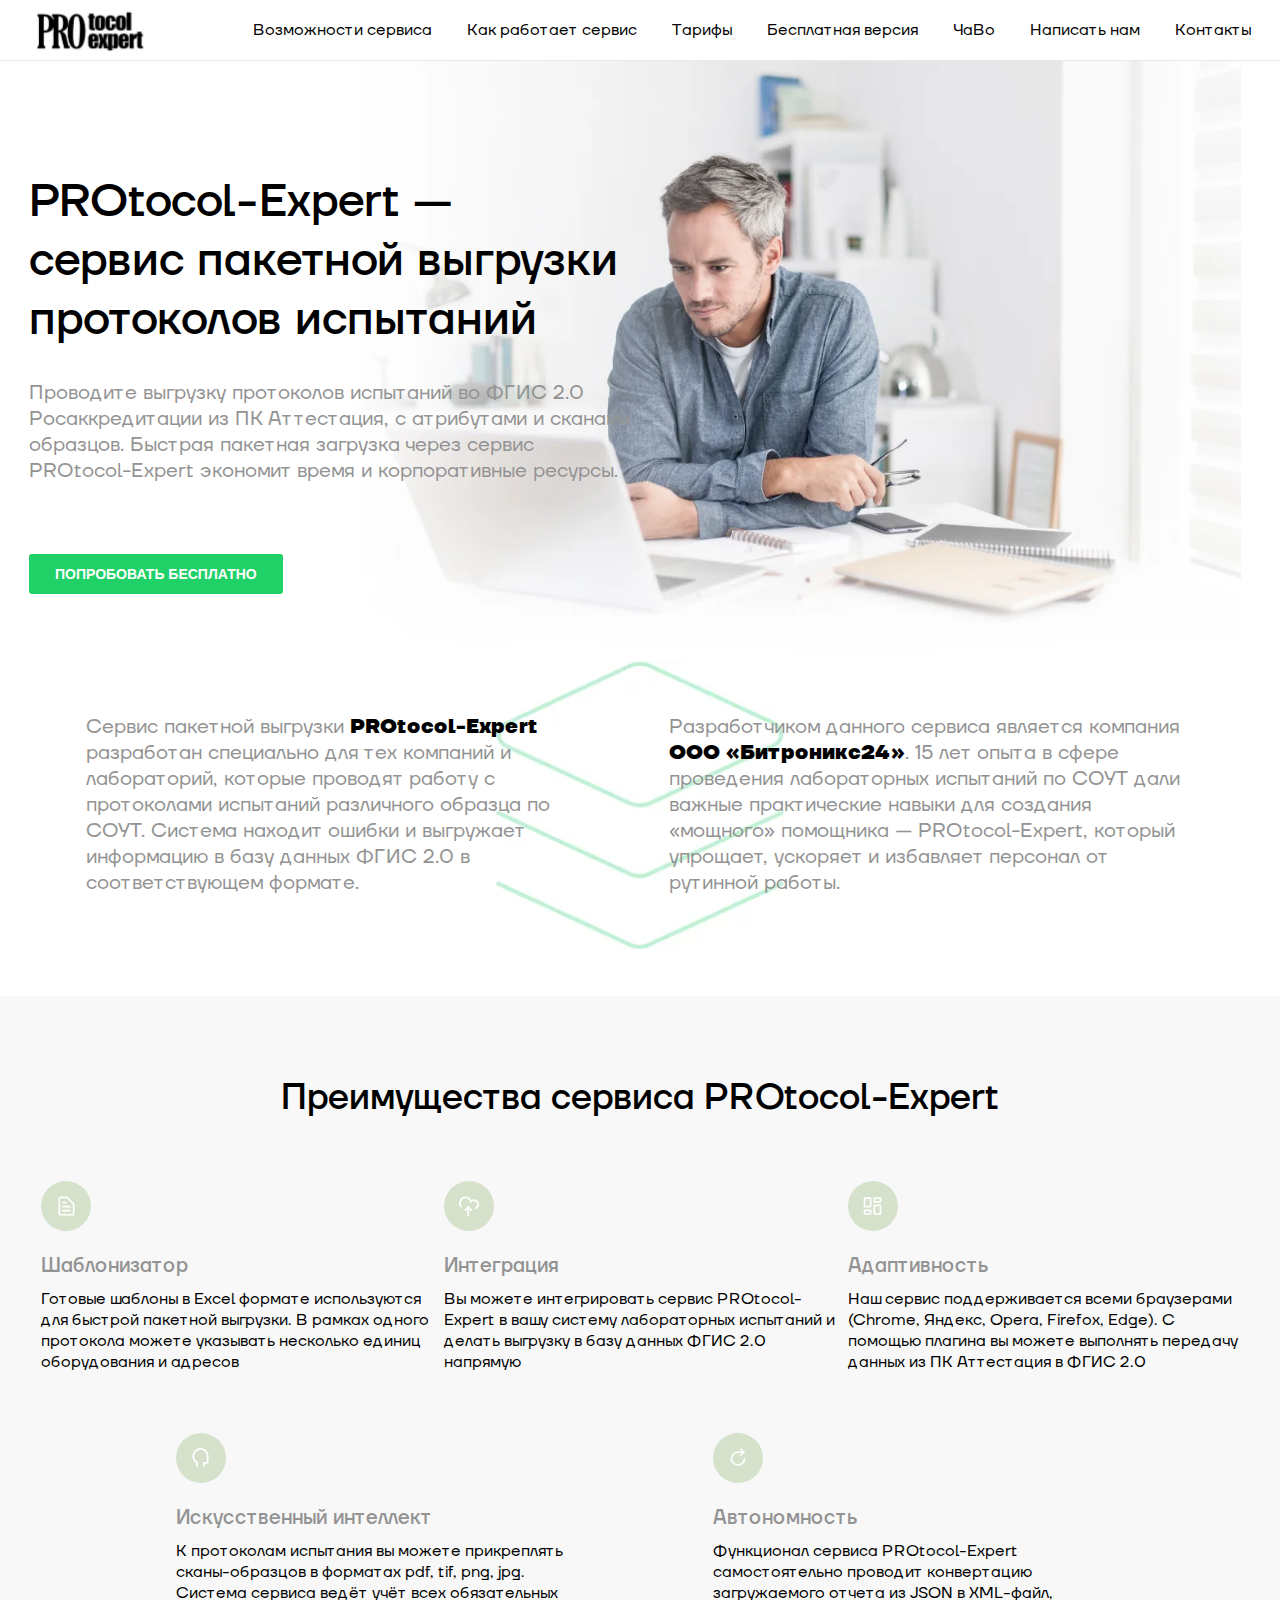
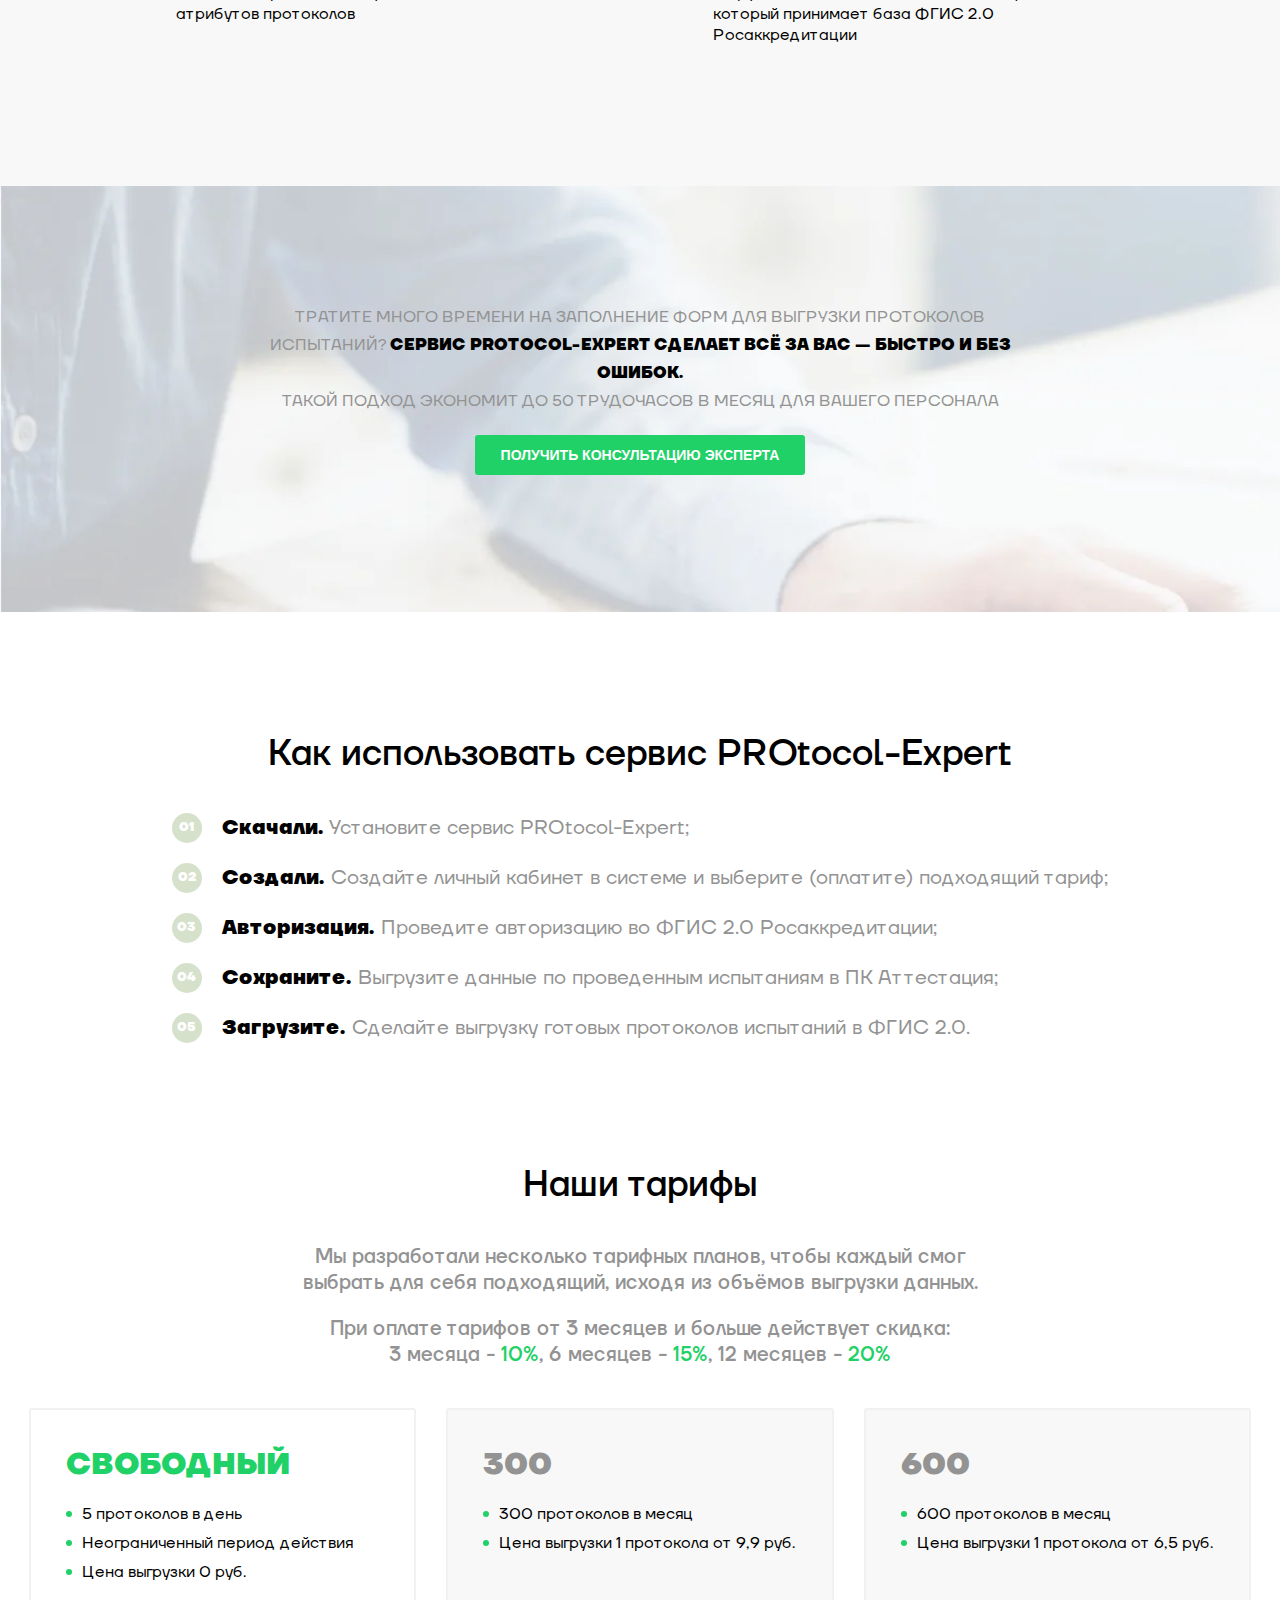
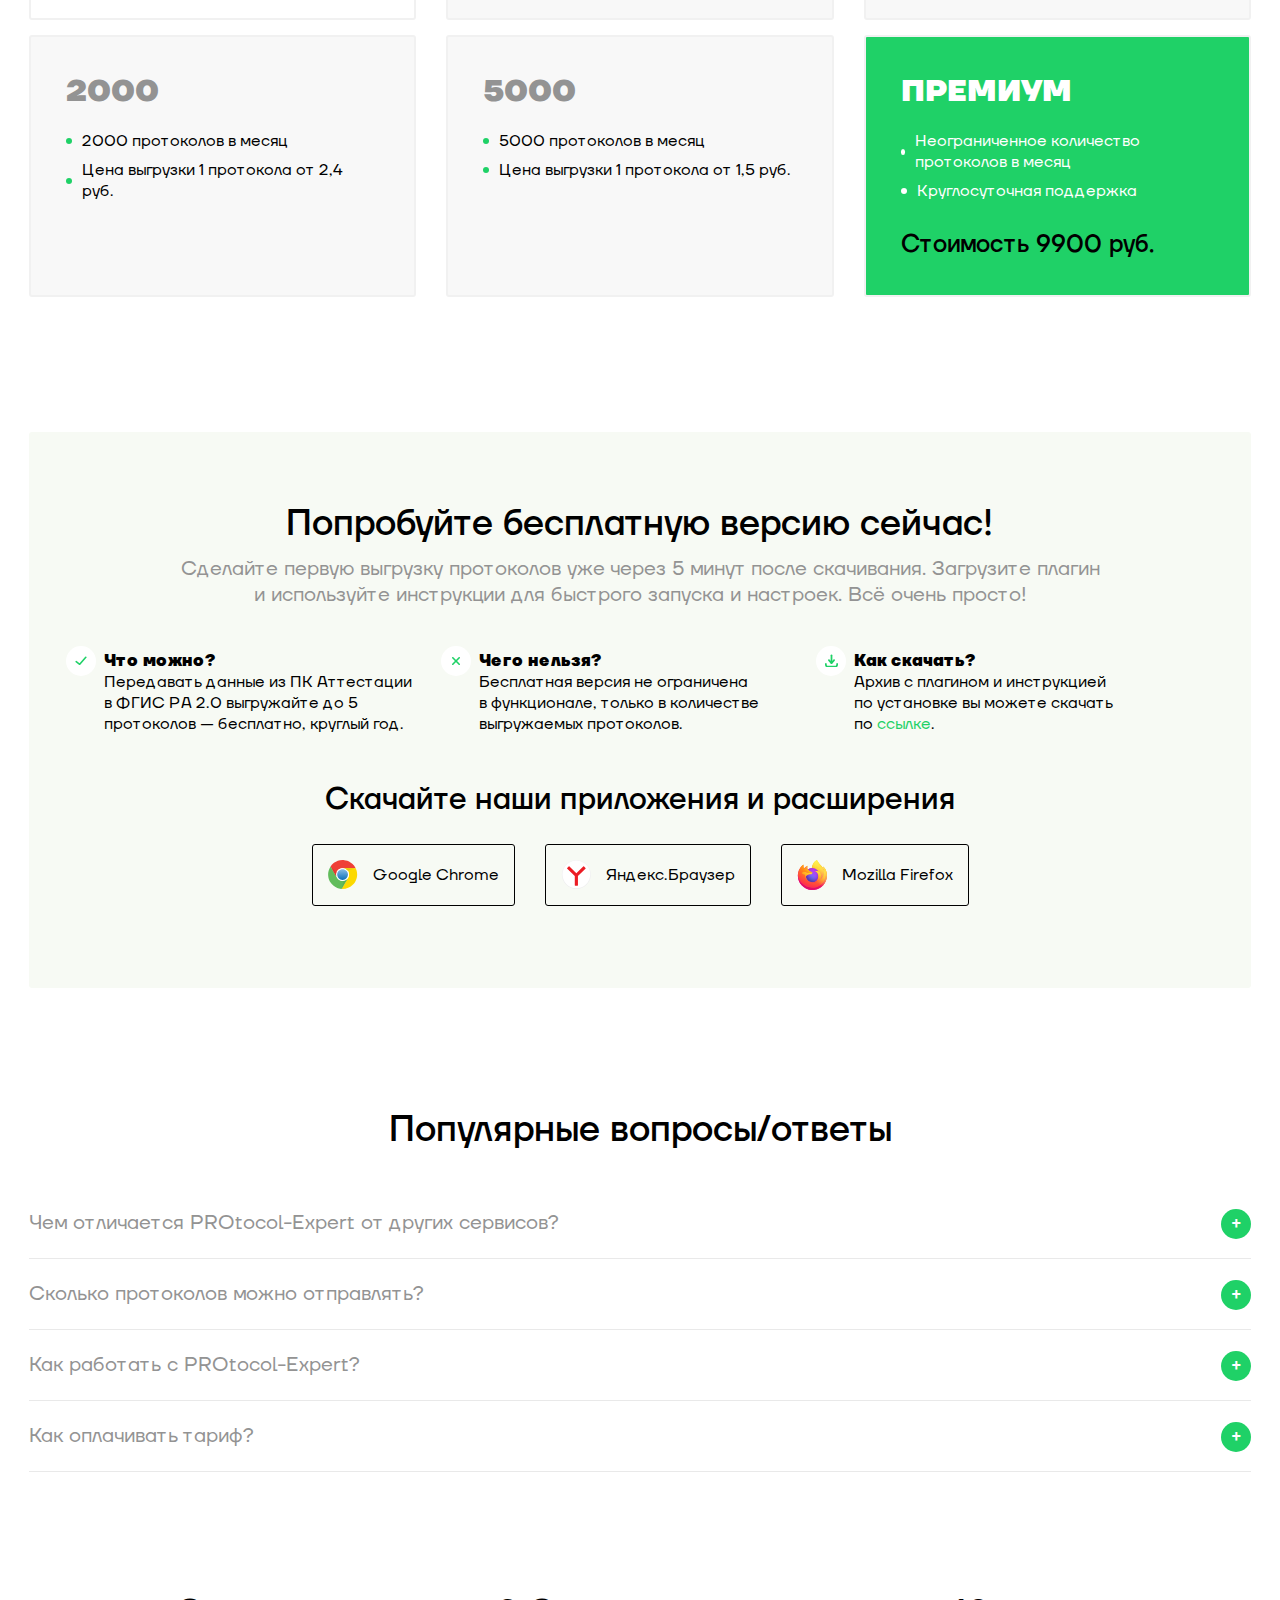
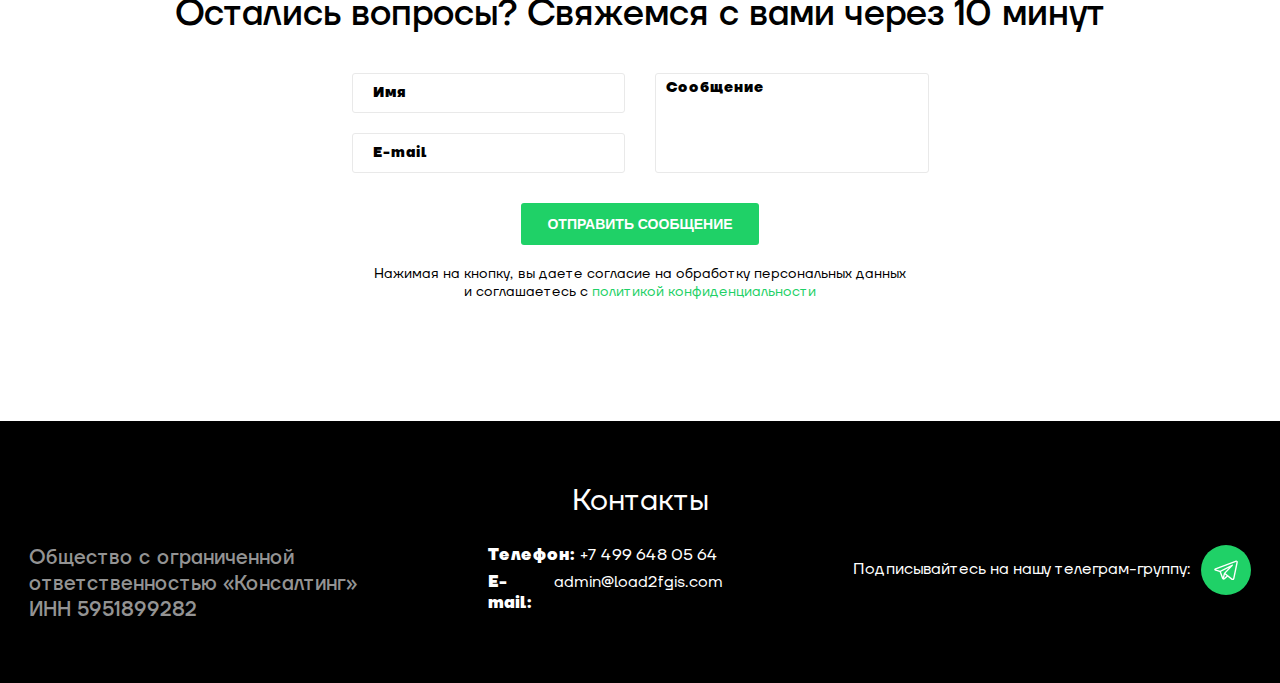
==== commit a53b4e4d: "Сборка" ====
--- a/protocol-expert/index.html
+++ b/protocol-expert/index.html
@@ -1,583 +1,583 @@
-<!DOCTYPE html>
-<html lang="ru">
-<head>
-	<title>Главная</title>
-	<meta charset="UTF-8">
-	<meta name="format-detection" content="telephone=no">
-	<link rel="stylesheet" href="css/style.min.css">
-	<!-- <link rel="stylesheet" href="css/fancybox.css"> -->
-	<link rel="icon" type="image/png" href="img/favicons/icon256.png" sizes="256x256">
-	<link rel="icon" type="image/png" href="img/favicons/icon128.png" sizes="128x128">
-	<link rel="icon" type="image/png" href="img/favicons/icon64.png" sizes="64x64">
-	<link rel="icon" type="image/png" href="img/favicons/icon32.png" sizes="32x32">
-	<link rel="icon" type="image/png" href="img/favicons/icon16.png" sizes="16x16">
-	<link rel="icon" type="image/png" href="img/favicons/icon.svg" sizes="any">
-	<link rel="shortcut icon" href="favicon.ico">
-	<!-- <meta name="robots" content="noindex, nofollow"> -->
-	<!-- <meta name="viewport" content="width=device-width, initial-scale=1.0, maximum-scale=1.0, user-scalable=0"> -->
-	<meta name="viewport" content="width=device-width, initial-scale=1.0">
-</head>
-
-<body>
-	<div class="wrapper">
-		<header id="header" class="header">
-	<div class="header__container _container">
-
-		<div class="header__row d-flex">
-
-			<a href="index.html" class="logo-icon header__logo"></a>
-
-			<ul class="menu-list header__menu-list d-flex">
-				<li class="menu-list__item"><a href="#" class="menu-list__link">Возможности сервиса</a></li>
-				<li class="menu-list__item"><a href="#" class="menu-list__link">Как работает сервис</a></li>
-				<li class="menu-list__item"><a href="#" class="menu-list__link">Тарифы</a></li>
-				<li class="menu-list__item"><a href="#" class="menu-list__link">Бесплатная версия</a></li>
-				<li class="menu-list__item"><a href="#" class="menu-list__link">ЧаВо</a></li>
-				<li class="menu-list__item"><a href="#" class="menu-list__link">Написать нам</a></li>
-				<li class="menu-list__item"><a href="#" class="menu-list__link">Контакты</a></li>
-			</ul>
-
-			<div class="icon-menu" aria-label="Бургер меню">
-				<span></span>
-				<span></span>
-				<span></span>
-			</div>
-
-		</div>
-</header>
-
-<!-- Мобильное меню -->
-<div class="mob-menu header__mob-menu">
-	<ul class="mob-menu__list">
-		<li class="mob-menu__item"><a href="#" class="mob-menu__link">Возможности сервиса</a></li>
-		<li class="mob-menu__item"><a href="#" class="mob-menu__link">Как работает сервис</a></li>
-		<li class="mob-menu__item"><a href="#" class="mob-menu__link">Тарифы</a></li>
-		<li class="mob-menu__item"><a href="#" class="mob-menu__link">Бесплатная версия</a></li>
-		<li class="mob-menu__item"><a href="#" class="mob-menu__link">Написать нам</a></li>
-		<li class="mob-menu__item"><a href="#" class="mob-menu__link">Контакты</a></li>
-	</ul>
-	<a href="#callback" class="header__popup-link header__popup-link_mob _popup-link">ЗАКАЗАТЬ ЗВОНОК</a>
-</div>
-		<main class="page">
-
-			
-
-			<section id="about" class="about">
-				<div class="about__nuar_blk nuar_blk"></div>
-				<div class="_container">
-					<h1 class="about__title">
-						PROtocol-Expert — <br>
-						cервис пакетной выгрузки <br>
-						протоколов испытаний
-					</h1>
-					<p class="about__subtitle">
-						Проводите выгрузку протоколов испытаний во ФГИС 2.0 <br>
-						Росаккредитации из ПК Аттестация, с атрибутами и сканами <br>
-						образцов. Быстрая пакетная загрузка через сервис <br>
-						PROtocol-Expert экономит время и корпоративные ресурсы.
-					</p>
-					<a href="#callback" class="about__link btn _popup-link">ПОПРОБОВАТЬ БЕСПЛАТНО</a>
-				</div>
-			</section>
-
-			<section id="service" class="service">
-				<div class="_container">
-					<div class="service__inner">
-						<div class="service__img">
-							<img src="img/about-service.jpg" alt="">
-						</div>
-						<div class="service__column">
-							<p class="service__text">
-								Сервис пакетной выгрузки <span>PROtocol-Expert</span> разработан специально для тех компаний и
-								лабораторий, которые
-								проводят работу с протоколами испытаний различного образца
-								по СОУТ. Система находит ошибки и выгружает информацию в базу данных ФГИС 2.0 в соответствующем формате.
-							</p>
-						</div>
-						<div class="service__column">
-							<p class="service__text">
-								Разработчиком данного сервиса является компания <span>ООО «Битроникс24»</span>. 15 лет опыта в сфере
-								проведения
-								лабораторных испытаний по СОУТ дали важные практические навыки для создания «мощного» помощника —
-								PROtocol-Expert, который упрощает, ускоряет и избавляет персонал от рутинной работы.
-							</p>
-						</div>
-					</div>
-				</div>
-			</section>
-
-			<section id="benefits" class="benefits">
-				<div class="_container">
-					<h2 class="benefits__title title">Преимущества сервиса PROtocol-Expert</h2>
-
-					<div class="benefits__inner">
-
-						<div class="benefits__card">
-							<span class="benefits__card-icon benefits__card-icon-01"></span>
-							<h5 class="benefits__card-title">Шаблонизатор</h5>
-							<p class="benefits__card-text">
-								Готовые шаблоны в Excel формате используются для быстрой пакетной выгрузки. В рамках одного протокола
-								можете указывать несколько единиц оборудования и адресов
-							</p>
-						</div>
-
-						<div class="benefits__card">
-							<span class="benefits__card-icon benefits__card-icon-02"></span>
-							<h5 class="benefits__card-title">Интеграция</h5>
-							<p class="benefits__card-text">
-								Вы можете интегрировать сервис PROtocol-Expert в вашу систему лабораторных испытаний
-								и делать выгрузку в базу данных ФГИС 2.0 напрямую
-							</p>
-						</div>
-
-						<div class="benefits__card">
-							<span class="benefits__card-icon benefits__card-icon-03"></span>
-							<h5 class="benefits__card-title">Адаптивность</h5>
-							<p class="benefits__card-text">
-								Наш сервис поддерживается всеми браузерами (Chrome, Яндекс, Opera, Firefox, Edge).
-								С помощью плагина вы можете выполнять передачу данных из ПК Аттестация в ФГИС 2.0 </p>
-						</div>
-
-						<div class="benefits__card">
-							<span class="benefits__card-icon benefits__card-icon-04"></span>
-							<h5 class="benefits__card-title">Искусственный интеллект</h5>
-							<p class="benefits__card-text">
-								К протоколам испытания вы можете прикреплять сканы-образцов в форматах pdf, tif, png, jpg. Система
-								сервиса ведёт учёт всех обязательных атрибутов протоколов
-							</p>
-						</div>
-
-						<div class="benefits__card">
-							<span class="benefits__card-icon benefits__card-icon-05"></span>
-							<h5 class="benefits__card-title">Автономность</h5>
-							<p class="benefits__card-text">
-								Функционал сервиса PROtocol-Expert самостоятельно проводит конвертацию загружаемого отчета из JSON в
-								XML-файл, который принимает база ФГИС 2.0 Росаккредитации
-							</p>
-						</div>
-
-					</div>
-
-				</div>
-			</section>
-
-			<section id="consult" class="consult">
-				<div class="_container">
-					<div class="consult__text">
-						ТРАТИТЕ МНОГО ВРЕМЕНИ НА ЗАПОЛНЕНИЕ ФОРМ ДЛЯ ВЫГРУЗКИ ПРОТОКОЛОВ ИСПЫТАНИЙ?
-						<span>СЕРВИС PROTOCOL-EXPERT СДЕЛАЕТ ВСЁ ЗА ВАС — БЫСТРО И БЕЗ ОШИБОК.</span> <br>
-						ТАКОЙ ПОДХОД ЭКОНОМИТ ДО 50 ТРУДОЧАСОВ В МЕСЯЦ ДЛЯ ВАШЕГО ПЕРСОНАЛА
-					</div>
-					<a href="#callback" class="consult__link btn _popup-link">ПОЛУЧИТЬ КОНСУЛЬТАЦИЮ ЭКСПЕРТА</a>
-				</div>
-			</section>
-
-			<section id="usage" class="usage">
-				<div class="_container">
-					<h2 class="usage__title title">Как использовать сервис PROtocol-Expert</h2>
-
-					<ul class="usage__list">
-						<li class="usage__list-item">
-							<span>01</span>
-							<p class="usage__list-item-text"><strong>Скачали.</strong> Установите сервис PROtocol-Expert;</p>
-						</li>
-						<li class="usage__list-item">
-							<span>02</span>
-							<p class="usage__list-item-text"><strong>Создали.</strong> Создайте личный кабинет в системе и выберите
-								(оплатите)
-								подходящий тариф;</p>
-						</li>
-						<li class="usage__list-item">
-							<span>03</span>
-							<p class="usage__list-item-text"><strong>Авторизация.</strong> Проведите авторизацию во ФГИС 2.0
-								Росаккредитации;</p>
-						</li>
-						<li class="usage__list-item">
-							<span>04</span>
-							<p class="usage__list-item-text"><strong>Сохраните.</strong> Выгрузите данные по проведенным испытаниям в
-								ПК
-								Аттестация;</p>
-						</li>
-						<li class="usage__list-item">
-							<span>05</span>
-							<p class="usage__list-item-text"><strong>Загрузите.</strong> Сделайте выгрузку готовых протоколов
-								испытаний в
-								ФГИС
-								2.0.</p>
-						</li>
-					</ul>
-
-				</div>
-			</section>
-
-			<section id="tariffs" class="tariffs">
-				<div class="_container">
-
-					<h2 class="tariffs__title title">Наши тарифы</h2>
-					<p class="tariffs__subtitle">
-						Мы разработали несколько тарифных планов, чтобы каждый смог <br>
-						выбрать для себя подходящий, исходя из объёмов выгрузки данных.
-					</p>
-					<p class="tariffs__subtitle">
-						При оплате тарифов от 3 месяцев и больше действует скидка: <br>
-						3 месяца - <span>10%</span>, 6 месяцев - <span>15%</span>, 12 месяцев - <span>20%</span>
-					</p>
-
-					<div class="tariffs__inner">
-
-						<div class="tariffs__column">
-							<div class="tariffs__card white">
-								<h4 class="tariffs__card-title">СВОБОДНЫЙ</h4>
-								<ul class="tariffs__card-list">
-									<li class="tariffs__card-list-item">5 протоколов в день</li>
-									<li class="tariffs__card-list-item">Неограниченный период действия</li>
-									<li class="tariffs__card-list-item">Цена выгрузки 0 руб. </li>
-								</ul>
-							</div>
-						</div>
-
-						<div class="tariffs__column">
-							<div class="tariffs__card">
-								<h4 class="tariffs__card-title">300</h4>
-								<ul class="tariffs__card-list">
-									<li class="tariffs__card-list-item">300 протоколов в месяц</li>
-									<li class="tariffs__card-list-item">Цена выгрузки 1 протокола от 9,9 руб.</li>
-								</ul>
-							</div>
-						</div>
-
-						<div class="tariffs__column">
-							<div class="tariffs__card">
-								<h4 class="tariffs__card-title">600</h4>
-								<ul class="tariffs__card-list">
-									<li class="tariffs__card-list-item">600 протоколов в месяц</li>
-									<li class="tariffs__card-list-item">Цена выгрузки 1 протокола от 6,5 руб.</li>
-								</ul>
-							</div>
-						</div>
-
-						<div class="tariffs__column">
-							<div class="tariffs__card">
-								<h4 class="tariffs__card-title">2000</h4>
-								<ul class="tariffs__card-list">
-									<li class="tariffs__card-list-item">2000 протоколов в месяц</li>
-									<li class="tariffs__card-list-item">Цена выгрузки 1 протокола от 2,4 руб.</li>
-								</ul>
-							</div>
-						</div>
-
-						<div class="tariffs__column">
-							<div class="tariffs__card">
-								<h4 class="tariffs__card-title">5000</h4>
-								<ul class="tariffs__card-list">
-									<li class="tariffs__card-list-item">5000 протоколов в месяц</li>
-									<li class="tariffs__card-list-item">Цена выгрузки 1 протокола от 1,5 руб.</li>
-								</ul>
-							</div>
-						</div>
-
-						<div class="tariffs__column">
-							<div class="tariffs__card green">
-								<h4 class="tariffs__card-title">ПРЕМИУМ</h4>
-								<ul class="tariffs__card-list">
-									<li class="tariffs__card-list-item">
-										Неограниченное количество
-										протоколов в месяц
-									</li>
-									<li class="tariffs__card-list-item">Круглосуточная поддержка</li>
-								</ul>
-								<p class="tariffs__card-price">Стоимость 9900 руб.</p>
-							</div>
-						</div>
-
-					</div>
-
-				</div>
-			</section>
-
-			<section id="free-version" class="free-version">
-				<div class="_container">
-
-					<div class="free-version__descp">
-
-						<h2 class="free-version__title title">Попробуйте бесплатную версию сейчас!</h2>
-						<p class="free-version__subtitle">
-							Сделайте первую выгрузку протоколов уже через 5 минут после скачивания. Загрузите плагин <br>
-							и используйте инструкции для быстрого запуска и настроек. Всё очень просто!
-						</p>
-
-						<div class="free-version__inner">
-							<div class="free-version__column">
-								<div class="free-version__cardText">
-									<span class="free-version__cardText-icon free-version__cardText-icon-01"></span>
-									<div class="free-version__cardText-text">
-										<span>Что можно?</span> <br>
-										Передавать данные из ПК Аттестации <br>
-										в ФГИС РА 2.0 выгружайте до 5 протоколов — бесплатно, круглый
-										год.
-									</div>
-								</div>
-							</div>
-
-							<div class="free-version__column">
-								<div class="free-version__cardText">
-									<span class="free-version__cardText-icon free-version__cardText-icon-02"></span>
-									<div class="free-version__cardText-text">
-										<span>Чего нельзя?</span> <br>
-										Бесплатная версия не ограничена <br>
-										в функционале, только в количестве выгружаемых протоколов.
-									</div>
-								</div>
-							</div>
-
-							<div class="free-version__column">
-								<div class="free-version__cardText">
-									<span class="free-version__cardText-icon free-version__cardText-icon-03"></span>
-									<div class="free-version__cardText-text">
-										<span>Как скачать?</span> <br>
-										Архив с плагином и инструкцией <br>
-										по установке вы можете скачать <br>
-										по <a href="#">ссылке</a>.
-									</div>
-								</div>
-							</div>
-						</div>
-
-						<h2 class="free-version__load-title title">Скачайте наши приложения и расширения</h2>
-
-						<div class="free-version__inner-load">
-							<a href="#" class="free-version__loadCard">
-								<span class="free-version__loadCard-icon free-version__loadCard-icon-01"></span>
-								<p class="free-version__loadCard-text">Google Chrome</p>
-							</a>
-
-							<a href="#" class="free-version__loadCard">
-								<span class="free-version__loadCard-icon free-version__loadCard-icon-02"></span>
-								<p class="free-version__loadCard-text">Яндекс.Браузер</p>
-							</a>
-
-							<a href="#" class="free-version__loadCard">
-								<span class="free-version__loadCard-icon free-version__loadCard-icon-03"></span>
-								<p class="free-version__loadCard-text">Mozilla Firefox</p>
-							</a>
-						</div>
-
-					</div>
-
-				</div>
-			</section>
-
-
-			<section id="popular" class="popular">
-				<div class="_container">
-					<h2 class="popular__title title">Популярные вопросы/ответы</h2>
-
-					<div class="popular__spollers-block spollers-block" data-spollers data-one-spoller>
-						<div class="popular__spollers-block-item spollers-block__item">
-							<div class="popular__spollers-block-title spollers-block__title" data-spoller>Чем отличается
-								PROtocol-Expert от других сервисов?</div>
-							<div class="popular__spollers-block-body spollers-block__body">
-								Единовременно сервис PROtocol-Expert может отправить более 100 протоколов. Количество протоколов в день
-								ограничивается только тарифным планом.
-							</div>
-						</div>
-
-						<div class="popular__spollers-block-item spollers-block__item">
-							<div class="popular__spollers-block-title spollers-block__title" data-spoller>Сколько протоколов можно
-								отправлять?</div>
-							<div class="popular__spollers-block-body spollers-block__body">
-								Единовременно сервис PROtocol-Expert может отправить более 100 протоколов. Количество протоколов в день
-								ограничивается только тарифным планом.
-							</div>
-						</div>
-
-						<div class="popular__spollers-block-item spollers-block__item">
-							<div class="popular__spollers-block-title spollers-block__title" data-spoller>Как работать с
-								PROtocol-Expert?</div>
-							<div class="popular__spollers-block-body spollers-block__body">
-								Единовременно сервис PROtocol-Expert может отправить более 100 протоколов. Количество протоколов в день
-								ограничивается только тарифным планом.
-							</div>
-						</div>
-
-						<div class="popular__spollers-block-item spollers-block__item">
-							<div class="popular__spollers-block-title spollers-block__title" data-spoller>Как оплачивать тариф?</div>
-							<div class="popular__spollers-block-body spollers-block__body">
-								Единовременно сервис PROtocol-Expert может отправить более 100 протоколов. Количество протоколов в день
-								ограничивается только тарифным планом.
-							</div>
-						</div>
-					</div>
-
-				</div>
-			</section>
-
-			<section id="request" class="request">
-				<div class="_container">
-					<h2 class="request__title title">Остались вопросы? Свяжемся с вами через 10 минут</h2>
-
-					<form action="#" class="request__form">
-
-						<div class="request__form-inner">
-							<div class="request__form-column">
-								<input autocomplete="off" type="text" name="form[]" data-error="Заполните поля" placeholder="Имя"
-									class="request__form-column-input input">
-								<input autocomplete="off" type="text" name="form[]" data-error="Заполните поля" placeholder="E-mail"
-									class="request__form-column-input input">
-							</div>
-
-							<div class="request__form-column">
-								<textarea class="request__form-column-textarea input" placeholder="Сообщение" name="" id="" cols="30"
-									rows="10"></textarea>
-							</div>
-						</div>
-
-						<button type="submit" class="request__form-btn btn">ОТПРАВИТЬ СООБЩЕНИЕ</button>
-
-						<p class="request__form-policy">
-							Нажимая на кнопку, вы даете согласие на обработку персональных данных <br>
-							и соглашаетесь c <a href="#">политикой конфиденциальности</a>
-						</p>
-
-					</form>
-
-				</div>
-			</section>
-
-
-		</main>
-		<footer id="footer" class="footer">
-	<div class="footer__container _container">
-
-		<div class="footer__title title">Контакты</div>
-
-		<div class="footer__row d-flex">
-
-			<div class="footer__column">
-				<p class="footer__name-org">
-					Общество с ограниченной <br>
-					ответственностью «Консалтинг» <br>
-					ИНН 5951899282
-				</p>
-			</div>
-
-			<div class="footer__column">
-				<p class="footer__phone">Телефон: <a href="tel:+74996480564">+7 499 648 05 64</a></p>
-				<p class="footer__email">E-mail: <a href="mailto:admin@load2fgis.com">admin@load2fgis.com</a></p>
-			</div>
-
-			<div class="footer__column">
-				<p class="footer__subscription">Подписывайтесь на нашу телеграм-группу: <a href="#"
-						class="footer__subscription-link"></a></p>
-			</div>
-
-		</div>
-
-	</div>
-</footer>
-	</div>
-	<!-- Popup-с формой -->
-<div class="popup popup_callback">
-	<div class="popup__content">
-		<div class="popup__body">
-			<div class="popup__close" aria-label="Закрыть модальное окно"></div>
-			<div class="popup__item d-flex">
-				<div class="popup__img">
-					<img src="img/popup.jpg" alt="">
-				</div>
-				<div class="popup__form-block">
-					<h2>Заказать звонок</h2>
-					<p class="popup__notific">Оставьте заявку и мы свяжемся с Вами в течении 15 минут</p>
-					<form action="#" class="form">
-						<div class="form__line">
-							<input id="name" autocomplete="off" type="text" name="form[]" data-error="Заполните поля" data-value="Имя"
-								class="popup__form-input input _req">
-							<input id="tel2" autocomplete="off" type="text" name="form[]" data-error="Заполните поля" data-value="Телефон"
-								class="popup__form-input input _phone _req">
-							<input id="email" autocomplete="off" type="text" name="form[]" data-error="Заполните поля" data-value="Email"
-								class="popup__form-input input _email _req">
-						</div>
-						<p class="popup__policy">Заполняя данную форму вы соглашаетесь с <a href="#">политикой
-								конфиденциальности</a></p>
-						<button class="popup__form-btn form__btn btn">Заказать</button>
-					</form>
-				</div>
-			</div>
-		</div>
-	</div>
-</div>
-
-<!-- <a href="#callback" class="header__popup-link _popup-link">ЗАКАЗАТЬ ЗВОНОК</a> -->
-<!-- =============================================================================================================================== -->
-
-
-<div class="popup popup_popup">
-	<div class="popup__content">
-		<div class="popup__body">
-			<div class="popup__close" aria-label="Закрыть модальное окно"></div>
-		</div>
-	</div>
-</div>
-<!-- =============================================================================================================================== -->
-
-<div class="popup popup_massagename-message">
-	<div class="popup__content">
-		<div class="popup__body">
-			<div class="popup__close" aria-label="Закрыть модальное окно"></div>
-		</div>
-	</div>
-</div>
-<!-- =============================================================================================================================== -->
-
-<div class="popup popup_video">
-	<div class="popup__content">
-		<div class="popup__body">
-			<div class="popup__close popup__close_video" aria-label="Закрыть модальное окно"></div>
-			<div class="popup__video _video"></div>
-		</div>
-	</div>
-</div>
-<!-- <a href="#video" data-video="stFOy0Noahg" class=" _popup-link">Открыть видео</a> -->
-<!-- =============================================================================================================================== -->
-
-<!-- Popup-CSS -->
-<!-- <div id="popup-2" class="popup-2">
-	<a href="#" class="popup__area-2"></a>
-	<div class="popup__body-2">
-		<div class="popup__content-2">
-
-			<a href="#" class="popup__close-2">Close</a>
-			<div class="popup__title">Заказать ворота Дешево!</div>
-			<div class="popup__text">
-				Автоматики для ворот, роллет и фасадных конструкций. Официальный представитель компаний
-				Алютех и REHAU и Авелор
-			</div>
-			<div class="popup__text">
-				Автоматики для ворот, роллет и фасадных конструкций. Официальный представитель компаний
-				Алютех и REHAU и Авелор
-			</div>
-			<div class="popup__text">
-				Автоматики для ворот, роллет и фасадных конструкций. Официальный представитель компаний
-				Алютех и REHAU и Авелор
-			</div>
-			<div class="popup__text">
-				Автоматики для ворот, роллет и фасадных конструкций. Официальный представитель компаний
-				Алютех и REHAU и Авелор
-			</div>
-			<div class="popup__text">
-				Автоматики для ворот, роллет и фасадных конструкций. Официальный представитель компаний
-				Алютех и REHAU и Авелор
-			</div>
-
-		</div>
-	</div>
-</div> -->
-<!-- <a href="#popup-2" class="heading-info__button popup-link"></a> -->
-	<!-- Swiper -->
-<!-- <script src="https://unpkg.com/swiper/swiper-bundle.min.js"></script> -->
-<!-- <script src="https://api-maps.yandex.ru/2.1/?lang=ru_RU"></script> -->
-<script src="js/vendors.min.js"></script>
-<script src="js/app.min.js"></script>
-</body>
-
+<!DOCTYPE html>+<html lang="ru">+<head>+	<title>Главная</title>+	<meta charset="UTF-8">+	<meta name="format-detection" content="telephone=no">+	<link rel="stylesheet" href="css/style.min.css?_v=20220729140431">+	<!-- <link rel="stylesheet" href="css/fancybox.css?_v=20220729140431"> -->+	<link rel="icon" type="image/png" href="img/favicons/icon256.png" sizes="256x256">+	<link rel="icon" type="image/png" href="img/favicons/icon128.png" sizes="128x128">+	<link rel="icon" type="image/png" href="img/favicons/icon64.png" sizes="64x64">+	<link rel="icon" type="image/png" href="img/favicons/icon32.png" sizes="32x32">+	<link rel="icon" type="image/png" href="img/favicons/icon16.png" sizes="16x16">+	<link rel="icon" type="image/png" href="img/favicons/icon.svg" sizes="any">+	<link rel="shortcut icon" href="favicon.ico">+	<!-- <meta name="robots" content="noindex, nofollow"> -->+	<!-- <meta name="viewport" content="width=device-width, initial-scale=1.0, maximum-scale=1.0, user-scalable=0"> -->+	<meta name="viewport" content="width=device-width, initial-scale=1.0">+</head>++<body>+	<div class="wrapper">+		<header id="header" class="header">+	<div class="header__container _container">++		<div class="header__row d-flex">++			<a href="index.html" class="logo-icon header__logo"></a>++			<ul class="menu-list header__menu-list d-flex">+				<li class="menu-list__item"><a href="#" class="menu-list__link">Возможности сервиса</a></li>+				<li class="menu-list__item"><a href="#" class="menu-list__link">Как работает сервис</a></li>+				<li class="menu-list__item"><a href="#" class="menu-list__link">Тарифы</a></li>+				<li class="menu-list__item"><a href="#" class="menu-list__link">Бесплатная версия</a></li>+				<li class="menu-list__item"><a href="#" class="menu-list__link">ЧаВо</a></li>+				<li class="menu-list__item"><a href="#" class="menu-list__link">Написать нам</a></li>+				<li class="menu-list__item"><a href="#" class="menu-list__link">Контакты</a></li>+			</ul>++			<div class="icon-menu" aria-label="Бургер меню">+				<span></span>+				<span></span>+				<span></span>+			</div>++		</div>+</header>++<!-- Мобильное меню -->+<div class="mob-menu header__mob-menu">+	<ul class="mob-menu__list">+		<li class="mob-menu__item"><a href="#" class="mob-menu__link">Возможности сервиса</a></li>+		<li class="mob-menu__item"><a href="#" class="mob-menu__link">Как работает сервис</a></li>+		<li class="mob-menu__item"><a href="#" class="mob-menu__link">Тарифы</a></li>+		<li class="mob-menu__item"><a href="#" class="mob-menu__link">Бесплатная версия</a></li>+		<li class="mob-menu__item"><a href="#" class="mob-menu__link">Написать нам</a></li>+		<li class="mob-menu__item"><a href="#" class="mob-menu__link">Контакты</a></li>+	</ul>+	<a href="#callback" class="header__popup-link header__popup-link_mob _popup-link">ЗАКАЗАТЬ ЗВОНОК</a>+</div>+		<main class="page">++			++			<section id="about" class="about">+				<div class="about__nuar_blk nuar_blk"></div>+				<div class="_container">+					<h1 class="about__title">+						PROtocol-Expert — <br>+						cервис пакетной выгрузки <br>+						протоколов испытаний+					</h1>+					<p class="about__subtitle">+						Проводите выгрузку протоколов испытаний во ФГИС 2.0 <br>+						Росаккредитации из ПК Аттестация, с атрибутами и сканами <br>+						образцов. Быстрая пакетная загрузка через сервис <br>+						PROtocol-Expert экономит время и корпоративные ресурсы.+					</p>+					<a href="#callback" class="about__link btn _popup-link">ПОПРОБОВАТЬ БЕСПЛАТНО</a>+				</div>+			</section>++			<section id="service" class="service">+				<div class="_container">+					<div class="service__inner">+						<div class="service__img">+							<picture><source srcset="img/about-service.webp" type="image/webp"><img src="img/about-service.jpg?_v=1659092671401" alt=""></picture>+						</div>+						<div class="service__column">+							<p class="service__text">+								Сервис пакетной выгрузки <span>PROtocol-Expert</span> разработан специально для тех компаний и+								лабораторий, которые+								проводят работу с протоколами испытаний различного образца+								по СОУТ. Система находит ошибки и выгружает информацию в базу данных ФГИС 2.0 в соответствующем формате.+							</p>+						</div>+						<div class="service__column">+							<p class="service__text">+								Разработчиком данного сервиса является компания <span>ООО «Битроникс24»</span>. 15 лет опыта в сфере+								проведения+								лабораторных испытаний по СОУТ дали важные практические навыки для создания «мощного» помощника —+								PROtocol-Expert, который упрощает, ускоряет и избавляет персонал от рутинной работы.+							</p>+						</div>+					</div>+				</div>+			</section>++			<section id="benefits" class="benefits">+				<div class="_container">+					<h2 class="benefits__title title">Преимущества сервиса PROtocol-Expert</h2>++					<div class="benefits__inner">++						<div class="benefits__card">+							<span class="benefits__card-icon benefits__card-icon-01"></span>+							<h5 class="benefits__card-title">Шаблонизатор</h5>+							<p class="benefits__card-text">+								Готовые шаблоны в Excel формате используются для быстрой пакетной выгрузки. В рамках одного протокола+								можете указывать несколько единиц оборудования и адресов+							</p>+						</div>++						<div class="benefits__card">+							<span class="benefits__card-icon benefits__card-icon-02"></span>+							<h5 class="benefits__card-title">Интеграция</h5>+							<p class="benefits__card-text">+								Вы можете интегрировать сервис PROtocol-Expert в вашу систему лабораторных испытаний+								и делать выгрузку в базу данных ФГИС 2.0 напрямую+							</p>+						</div>++						<div class="benefits__card">+							<span class="benefits__card-icon benefits__card-icon-03"></span>+							<h5 class="benefits__card-title">Адаптивность</h5>+							<p class="benefits__card-text">+								Наш сервис поддерживается всеми браузерами (Chrome, Яндекс, Opera, Firefox, Edge).+								С помощью плагина вы можете выполнять передачу данных из ПК Аттестация в ФГИС 2.0 </p>+						</div>++						<div class="benefits__card">+							<span class="benefits__card-icon benefits__card-icon-04"></span>+							<h5 class="benefits__card-title">Искусственный интеллект</h5>+							<p class="benefits__card-text">+								К протоколам испытания вы можете прикреплять сканы-образцов в форматах pdf, tif, png, jpg. Система+								сервиса ведёт учёт всех обязательных атрибутов протоколов+							</p>+						</div>++						<div class="benefits__card">+							<span class="benefits__card-icon benefits__card-icon-05"></span>+							<h5 class="benefits__card-title">Автономность</h5>+							<p class="benefits__card-text">+								Функционал сервиса PROtocol-Expert самостоятельно проводит конвертацию загружаемого отчета из JSON в+								XML-файл, который принимает база ФГИС 2.0 Росаккредитации+							</p>+						</div>++					</div>++				</div>+			</section>++			<section id="consult" class="consult">+				<div class="_container">+					<div class="consult__text">+						ТРАТИТЕ МНОГО ВРЕМЕНИ НА ЗАПОЛНЕНИЕ ФОРМ ДЛЯ ВЫГРУЗКИ ПРОТОКОЛОВ ИСПЫТАНИЙ?+						<span>СЕРВИС PROTOCOL-EXPERT СДЕЛАЕТ ВСЁ ЗА ВАС — БЫСТРО И БЕЗ ОШИБОК.</span> <br>+						ТАКОЙ ПОДХОД ЭКОНОМИТ ДО 50 ТРУДОЧАСОВ В МЕСЯЦ ДЛЯ ВАШЕГО ПЕРСОНАЛА+					</div>+					<a href="#callback" class="consult__link btn _popup-link">ПОЛУЧИТЬ КОНСУЛЬТАЦИЮ ЭКСПЕРТА</a>+				</div>+			</section>++			<section id="usage" class="usage">+				<div class="_container">+					<h2 class="usage__title title">Как использовать сервис PROtocol-Expert</h2>++					<ul class="usage__list">+						<li class="usage__list-item">+							<span>01</span>+							<p class="usage__list-item-text"><strong>Скачали.</strong> Установите сервис PROtocol-Expert;</p>+						</li>+						<li class="usage__list-item">+							<span>02</span>+							<p class="usage__list-item-text"><strong>Создали.</strong> Создайте личный кабинет в системе и выберите+								(оплатите)+								подходящий тариф;</p>+						</li>+						<li class="usage__list-item">+							<span>03</span>+							<p class="usage__list-item-text"><strong>Авторизация.</strong> Проведите авторизацию во ФГИС 2.0+								Росаккредитации;</p>+						</li>+						<li class="usage__list-item">+							<span>04</span>+							<p class="usage__list-item-text"><strong>Сохраните.</strong> Выгрузите данные по проведенным испытаниям в+								ПК+								Аттестация;</p>+						</li>+						<li class="usage__list-item">+							<span>05</span>+							<p class="usage__list-item-text"><strong>Загрузите.</strong> Сделайте выгрузку готовых протоколов+								испытаний в+								ФГИС+								2.0.</p>+						</li>+					</ul>++				</div>+			</section>++			<section id="tariffs" class="tariffs">+				<div class="_container">++					<h2 class="tariffs__title title">Наши тарифы</h2>+					<p class="tariffs__subtitle">+						Мы разработали несколько тарифных планов, чтобы каждый смог <br>+						выбрать для себя подходящий, исходя из объёмов выгрузки данных.+					</p>+					<p class="tariffs__subtitle">+						При оплате тарифов от 3 месяцев и больше действует скидка: <br>+						3 месяца - <span>10%</span>, 6 месяцев - <span>15%</span>, 12 месяцев - <span>20%</span>+					</p>++					<div class="tariffs__inner">++						<div class="tariffs__column">+							<div class="tariffs__card white">+								<h4 class="tariffs__card-title">СВОБОДНЫЙ</h4>+								<ul class="tariffs__card-list">+									<li class="tariffs__card-list-item">5 протоколов в день</li>+									<li class="tariffs__card-list-item">Неограниченный период действия</li>+									<li class="tariffs__card-list-item">Цена выгрузки 0 руб. </li>+								</ul>+							</div>+						</div>++						<div class="tariffs__column">+							<div class="tariffs__card">+								<h4 class="tariffs__card-title">300</h4>+								<ul class="tariffs__card-list">+									<li class="tariffs__card-list-item">300 протоколов в месяц</li>+									<li class="tariffs__card-list-item">Цена выгрузки 1 протокола от 9,9 руб.</li>+								</ul>+							</div>+						</div>++						<div class="tariffs__column">+							<div class="tariffs__card">+								<h4 class="tariffs__card-title">600</h4>+								<ul class="tariffs__card-list">+									<li class="tariffs__card-list-item">600 протоколов в месяц</li>+									<li class="tariffs__card-list-item">Цена выгрузки 1 протокола от 6,5 руб.</li>+								</ul>+							</div>+						</div>++						<div class="tariffs__column">+							<div class="tariffs__card">+								<h4 class="tariffs__card-title">2000</h4>+								<ul class="tariffs__card-list">+									<li class="tariffs__card-list-item">2000 протоколов в месяц</li>+									<li class="tariffs__card-list-item">Цена выгрузки 1 протокола от 2,4 руб.</li>+								</ul>+							</div>+						</div>++						<div class="tariffs__column">+							<div class="tariffs__card">+								<h4 class="tariffs__card-title">5000</h4>+								<ul class="tariffs__card-list">+									<li class="tariffs__card-list-item">5000 протоколов в месяц</li>+									<li class="tariffs__card-list-item">Цена выгрузки 1 протокола от 1,5 руб.</li>+								</ul>+							</div>+						</div>++						<div class="tariffs__column">+							<div class="tariffs__card green">+								<h4 class="tariffs__card-title">ПРЕМИУМ</h4>+								<ul class="tariffs__card-list">+									<li class="tariffs__card-list-item">+										Неограниченное количество+										протоколов в месяц+									</li>+									<li class="tariffs__card-list-item">Круглосуточная поддержка</li>+								</ul>+								<p class="tariffs__card-price">Стоимость 9900 руб.</p>+							</div>+						</div>++					</div>++				</div>+			</section>++			<section id="free-version" class="free-version">+				<div class="_container">++					<div class="free-version__descp">++						<h2 class="free-version__title title">Попробуйте бесплатную версию сейчас!</h2>+						<p class="free-version__subtitle">+							Сделайте первую выгрузку протоколов уже через 5 минут после скачивания. Загрузите плагин <br>+							и используйте инструкции для быстрого запуска и настроек. Всё очень просто!+						</p>++						<div class="free-version__inner">+							<div class="free-version__column">+								<div class="free-version__cardText">+									<span class="free-version__cardText-icon free-version__cardText-icon-01"></span>+									<div class="free-version__cardText-text">+										<span>Что можно?</span> <br>+										Передавать данные из ПК Аттестации <br>+										в ФГИС РА 2.0 выгружайте до 5 протоколов — бесплатно, круглый+										год.+									</div>+								</div>+							</div>++							<div class="free-version__column">+								<div class="free-version__cardText">+									<span class="free-version__cardText-icon free-version__cardText-icon-02"></span>+									<div class="free-version__cardText-text">+										<span>Чего нельзя?</span> <br>+										Бесплатная версия не ограничена <br>+										в функционале, только в количестве выгружаемых протоколов.+									</div>+								</div>+							</div>++							<div class="free-version__column">+								<div class="free-version__cardText">+									<span class="free-version__cardText-icon free-version__cardText-icon-03"></span>+									<div class="free-version__cardText-text">+										<span>Как скачать?</span> <br>+										Архив с плагином и инструкцией <br>+										по установке вы можете скачать <br>+										по <a href="#">ссылке</a>.+									</div>+								</div>+							</div>+						</div>++						<h2 class="free-version__load-title title">Скачайте наши приложения и расширения</h2>++						<div class="free-version__inner-load">+							<a href="#" class="free-version__loadCard">+								<span class="free-version__loadCard-icon free-version__loadCard-icon-01"></span>+								<p class="free-version__loadCard-text">Google Chrome</p>+							</a>++							<a href="#" class="free-version__loadCard">+								<span class="free-version__loadCard-icon free-version__loadCard-icon-02"></span>+								<p class="free-version__loadCard-text">Яндекс.Браузер</p>+							</a>++							<a href="#" class="free-version__loadCard">+								<span class="free-version__loadCard-icon free-version__loadCard-icon-03"></span>+								<p class="free-version__loadCard-text">Mozilla Firefox</p>+							</a>+						</div>++					</div>++				</div>+			</section>+++			<section id="popular" class="popular">+				<div class="_container">+					<h2 class="popular__title title">Популярные вопросы/ответы</h2>++					<div class="popular__spollers-block spollers-block" data-spollers data-one-spoller>+						<div class="popular__spollers-block-item spollers-block__item">+							<div class="popular__spollers-block-title spollers-block__title" data-spoller>Чем отличается+								PROtocol-Expert от других сервисов?</div>+							<div class="popular__spollers-block-body spollers-block__body">+								Единовременно сервис PROtocol-Expert может отправить более 100 протоколов. Количество протоколов в день+								ограничивается только тарифным планом.+							</div>+						</div>++						<div class="popular__spollers-block-item spollers-block__item">+							<div class="popular__spollers-block-title spollers-block__title" data-spoller>Сколько протоколов можно+								отправлять?</div>+							<div class="popular__spollers-block-body spollers-block__body">+								Единовременно сервис PROtocol-Expert может отправить более 100 протоколов. Количество протоколов в день+								ограничивается только тарифным планом.+							</div>+						</div>++						<div class="popular__spollers-block-item spollers-block__item">+							<div class="popular__spollers-block-title spollers-block__title" data-spoller>Как работать с+								PROtocol-Expert?</div>+							<div class="popular__spollers-block-body spollers-block__body">+								Единовременно сервис PROtocol-Expert может отправить более 100 протоколов. Количество протоколов в день+								ограничивается только тарифным планом.+							</div>+						</div>++						<div class="popular__spollers-block-item spollers-block__item">+							<div class="popular__spollers-block-title spollers-block__title" data-spoller>Как оплачивать тариф?</div>+							<div class="popular__spollers-block-body spollers-block__body">+								Единовременно сервис PROtocol-Expert может отправить более 100 протоколов. Количество протоколов в день+								ограничивается только тарифным планом.+							</div>+						</div>+					</div>++				</div>+			</section>++			<section id="request" class="request">+				<div class="_container">+					<h2 class="request__title title">Остались вопросы? Свяжемся с вами через 10 минут</h2>++					<form action="#" class="request__form">++						<div class="request__form-inner">+							<div class="request__form-column">+								<input autocomplete="off" type="text" name="form[]" data-error="Заполните поля" placeholder="Имя"+									class="request__form-column-input input">+								<input autocomplete="off" type="text" name="form[]" data-error="Заполните поля" placeholder="E-mail"+									class="request__form-column-input input">+							</div>++							<div class="request__form-column">+								<textarea class="request__form-column-textarea input" placeholder="Сообщение" name="" id="" cols="30"+									rows="10"></textarea>+							</div>+						</div>++						<button type="submit" class="request__form-btn btn">ОТПРАВИТЬ СООБЩЕНИЕ</button>++						<p class="request__form-policy">+							Нажимая на кнопку, вы даете согласие на обработку персональных данных <br>+							и соглашаетесь c <a href="#">политикой конфиденциальности</a>+						</p>++					</form>++				</div>+			</section>+++		</main>+		<footer id="footer" class="footer">+	<div class="footer__container _container">++		<div class="footer__title title">Контакты</div>++		<div class="footer__row d-flex">++			<div class="footer__column">+				<p class="footer__name-org">+					Общество с ограниченной <br>+					ответственностью «Консалтинг» <br>+					ИНН 5951899282+				</p>+			</div>++			<div class="footer__column">+				<p class="footer__phone">Телефон: <a href="tel:+74996480564">+7 499 648 05 64</a></p>+				<p class="footer__email">E-mail: <a href="mailto:admin@load2fgis.com">admin@load2fgis.com</a></p>+			</div>++			<div class="footer__column">+				<p class="footer__subscription">Подписывайтесь на нашу телеграм-группу: <a href="#"+						class="footer__subscription-link"></a></p>+			</div>++		</div>++	</div>+</footer>+	</div>+	<!-- Popup-с формой -->+<div class="popup popup_callback">+	<div class="popup__content">+		<div class="popup__body">+			<div class="popup__close" aria-label="Закрыть модальное окно"></div>+			<div class="popup__item d-flex">+				<div class="popup__img">+					<picture><source srcset="img/popup.webp" type="image/webp"><img src="img/popup.jpg?_v=1659092671401" alt=""></picture>+				</div>+				<div class="popup__form-block">+					<h2>Заказать звонок</h2>+					<p class="popup__notific">Оставьте заявку и мы свяжемся с Вами в течении 15 минут</p>+					<form action="#" class="form">+						<div class="form__line">+							<input id="name" autocomplete="off" type="text" name="form[]" data-error="Заполните поля" data-value="Имя"+								class="popup__form-input input _req">+							<input id="tel2" autocomplete="off" type="text" name="form[]" data-error="Заполните поля" data-value="Телефон"+								class="popup__form-input input _phone _req">+							<input id="email" autocomplete="off" type="text" name="form[]" data-error="Заполните поля" data-value="Email"+								class="popup__form-input input _email _req">+						</div>+						<p class="popup__policy">Заполняя данную форму вы соглашаетесь с <a href="#">политикой+								конфиденциальности</a></p>+						<button class="popup__form-btn form__btn btn">Заказать</button>+					</form>+				</div>+			</div>+		</div>+	</div>+</div>++<!-- <a href="#callback" class="header__popup-link _popup-link">ЗАКАЗАТЬ ЗВОНОК</a> -->+<!-- =============================================================================================================================== -->+++<div class="popup popup_popup">+	<div class="popup__content">+		<div class="popup__body">+			<div class="popup__close" aria-label="Закрыть модальное окно"></div>+		</div>+	</div>+</div>+<!-- =============================================================================================================================== -->++<div class="popup popup_massagename-message">+	<div class="popup__content">+		<div class="popup__body">+			<div class="popup__close" aria-label="Закрыть модальное окно"></div>+		</div>+	</div>+</div>+<!-- =============================================================================================================================== -->++<div class="popup popup_video">+	<div class="popup__content">+		<div class="popup__body">+			<div class="popup__close popup__close_video" aria-label="Закрыть модальное окно"></div>+			<div class="popup__video _video"></div>+		</div>+	</div>+</div>+<!-- <a href="#video" data-video="stFOy0Noahg" class=" _popup-link">Открыть видео</a> -->+<!-- =============================================================================================================================== -->++<!-- Popup-CSS -->+<!-- <div id="popup-2" class="popup-2">+	<a href="#" class="popup__area-2"></a>+	<div class="popup__body-2">+		<div class="popup__content-2">++			<a href="#" class="popup__close-2">Close</a>+			<div class="popup__title">Заказать ворота Дешево!</div>+			<div class="popup__text">+				Автоматики для ворот, роллет и фасадных конструкций. Официальный представитель компаний+				Алютех и REHAU и Авелор+			</div>+			<div class="popup__text">+				Автоматики для ворот, роллет и фасадных конструкций. Официальный представитель компаний+				Алютех и REHAU и Авелор+			</div>+			<div class="popup__text">+				Автоматики для ворот, роллет и фасадных конструкций. Официальный представитель компаний+				Алютех и REHAU и Авелор+			</div>+			<div class="popup__text">+				Автоматики для ворот, роллет и фасадных конструкций. Официальный представитель компаний+				Алютех и REHAU и Авелор+			</div>+			<div class="popup__text">+				Автоматики для ворот, роллет и фасадных конструкций. Официальный представитель компаний+				Алютех и REHAU и Авелор+			</div>++		</div>+	</div>+</div> -->+<!-- <a href="#popup-2" class="heading-info__button popup-link"></a> -->+	<!-- Swiper -->+<!-- <script src="https://unpkg.com/swiper/swiper-bundle.min.js"></script> -->+<!-- <script src="https://api-maps.yandex.ru/2.1/?lang=ru_RU"></script> -->+<script src="js/vendors.min.js?_v=20220729140431"></script>+<script src="js/app.min.js?_v=20220729140431"></script>+</body>+ </html>--- a/protocol-expert/css/style.min.css
+++ b/protocol-expert/css/style.min.css
@@ -1,4273 +1 @@
-@charset "UTF-8";
-@font-face {
-  font-family: "TTFirsNeue";
-  src: url("../fonts/TTFirsNeue-Thin.eot");
-  src: local("☺"), url("../fonts/TTFirsNeue-Thin.woff") format("woff"), url("../fonts/TTFirsNeue-Thin.ttf") format("truetype"), url("../fonts/TTFirsNeue-Thin.svg") format("svg");
-  font-weight: 100;
-  font-style: normal;
-}
-@font-face {
-  font-family: "TTFirsNeue";
-  src: url("../fonts/TTFirsNeue-Light.eot");
-  src: local("☺"), url("../fonts/TTFirsNeue-Light.woff") format("woff"), url("../fonts/TTFirsNeue-Light.ttf") format("truetype"), url("../fonts/TTFirsNeue-Light.svg") format("svg");
-  font-weight: 300;
-  font-style: normal;
-}
-@font-face {
-  font-family: "TTFirsNeue";
-  src: url("../fonts/TTFirsNeue-Regular.eot");
-  src: local("☺"), url("../fonts/TTFirsNeue-Regular.woff") format("woff"), url("../fonts/TTFirsNeue-Regular.ttf") format("truetype"), url("../fonts/TTFirsNeue-Regular.svg") format("svg");
-  font-weight: 400;
-  font-style: normal;
-}
-@font-face {
-  font-family: "TTFirsNeue";
-  src: url("../fonts/TTFirsNeue-Medium.eot");
-  src: local("☺"), url("../fonts/TTFirsNeue-Medium.woff") format("woff"), url("../fonts/TTFirsNeue-Medium.ttf") format("truetype"), url("../fonts/TTFirsNeue-Medium.svg") format("svg");
-  font-weight: 500;
-  font-style: normal;
-}
-@font-face {
-  font-family: "TTFirsNeue";
-  src: url("../fonts/TTFirsNeue-ExtraBold.eot");
-  src: local("☺"), url("../fonts/TTFirsNeue-ExtraBold.woff") format("woff"), url("../fonts/TTFirsNeue-ExtraBold.ttf") format("truetype"), url("../fonts/TTFirsNeue-ExtraBold.svg") format("svg");
-  font-weight: 800;
-  font-style: normal;
-}
-* {
-  padding: 0px;
-  margin: 0px;
-  border: 0px;
-}
-
-*,
-*:before,
-*:after {
-  -moz-box-sizing: border-box;
-  -webkit-box-sizing: border-box;
-  box-sizing: border-box;
-}
-
-aside,
-nav,
-footer,
-header,
-section {
-  display: block;
-}
-
-html {
-  font-size: 20px;
-}
-
-html,
-body {
-  height: 100%;
-  min-width: 320px;
-}
-
-body {
-  line-height: 1;
-  font-family: "TTFirsNeue", sans-serif;
-  -ms-text-size-adjust: 100%;
-  -moz-text-size-adjust: 100%;
-  -webkit-text-size-adjust: 100%;
-}
-
-input,
-button,
-textarea {
-  font-family: "TTFirsNeue", sans-serif;
-  font-size: inherit;
-}
-
-input::-ms-clear {
-  display: none;
-}
-
-button {
-  cursor: pointer;
-  background-color: inherit;
-}
-
-button::-moz-focus-inner {
-  padding: 0;
-  border: 0;
-}
-
-a,
-a:visited {
-  text-decoration: none;
-}
-
-a:hover {
-  text-decoration: none;
-}
-
-ul li {
-  list-style: none;
-}
-
-img {
-  vertical-align: top;
-  max-width: 100%;
-  width: 100%;
-  height: 100%;
-  object-fit: cover;
-}
-
-h1,
-h2,
-h3,
-h4,
-h5,
-h6 {
-  font-weight: inherit;
-  font-size: inherit;
-}
-
-table {
-  border-collapse: collapse;
-  border-spacing: 0;
-  boder: 0;
-}
-
-table td {
-  padding: 0;
-  margin: 0;
-}
-
-/*
-&::-webkit-scrollbar {
-	display: none;
-}
-*/
-body {
-  font-weight: 400;
-  color: #939393;
-}
-body a {
-  font-family: "TTFirsNeue", sans-serif;
-  color: #000;
-  font-weight: 400;
-}
-body._lock {
-  overflow: hidden;
-  touch-action: none;
-}
-
-h1 {
-  font-size: 46px;
-  font-weight: 500;
-  line-height: 128.2608695652%;
-}
-
-h2 {
-  font-size: 36px;
-  font-weight: 500;
-  line-height: 127.7777777778%;
-}
-
-h3 {
-  font-size: 28px;
-  font-weight: 500;
-  line-height: 38px;
-}
-
-h4 {
-  font-size: 25px;
-  font-weight: 500;
-  line-height: 38px;
-}
-
-.title {
-  text-align: center;
-  color: #000;
-  margin-bottom: 35px;
-}
-
-@media (max-width: 768px) {
-  h1 {
-    font-size: 26px;
-  }
-  h2 {
-    font-size: 24px;
-  }
-}
-.wrapper {
-  width: 100%;
-  min-height: 100%;
-  overflow: hidden;
-  display: flex;
-  flex-direction: column;
-}
-.wrapper > * {
-  min-width: 0;
-}
-
-._container {
-  max-width: 1242px;
-  margin: 0 auto;
-}
-
-.form__error {
-  color: red;
-  margin-bottom: 10px;
-}
-
-.btn {
-  display: inline-flex;
-  justify-content: center;
-  align-items: center;
-  text-align: center;
-  padding: 13px 26px;
-  font-family: "TT Firs Neue", sans-serif;
-  font-weight: 700;
-  font-size: 14px;
-  color: #FFFFFF;
-  background: #1FD167;
-  border-radius: 3px;
-}
-.btn.fw {
-  width: 100%;
-}
-
-.button {
-  display: inline-flex;
-  padding: 0px 0px;
-}
-.button._fw {
-  width: 100%;
-}
-
-.switch-block__label {
-  position: relative;
-  display: inline-block;
-  width: 37px;
-  height: 20px;
-  background: #DDE5EC;
-  border-radius: 20px;
-  transition: all 0.3s;
-  cursor: pointer;
-}
-
-.switch-block__label:after {
-  content: "";
-  position: absolute;
-  width: 17px;
-  height: 17px;
-  border-radius: 18px;
-  background-color: white;
-  top: 1px;
-  left: 2px;
-  transition: all 0.3s;
-}
-
-input[type=checkbox]:checked + .switch-block__label:after {
-  transform: translateX(16px);
-}
-
-input[type=checkbox]:checked + .switch-block__label {
-  background-color: #FFB400;
-}
-
-.switch-block__input {
-  position: absolute;
-  left: -9999px;
-}
-
-.search {
-  position: relative;
-  width: 100%;
-  height: 30px;
-}
-
-.search__input {
-  font-size: 12px;
-  font-weight: 300;
-  color: #464749;
-  padding-left: 14px;
-  border: 1px solid #e0e1e3 !important;
-  border-radius: 5px !important;
-}
-
-.search__btn {
-  background-color: transparent;
-  border: none;
-}
-.search__btn:before {
-  content: "";
-  position: absolute;
-  top: 8px;
-  right: 8px;
-  width: 17px;
-  height: 17px;
-  background-position: 0 0;
-  background-repeat: no-repeat;
-  background-size: 100%;
-  background-image: url([data-uri]);
-}
-
-.select {
-  position: relative;
-}
-.select__item {
-  position: relative;
-}
-.select__title {
-  color: #000;
-  border: 1px solid #d9d9d9;
-  background-color: #fff;
-  cursor: pointer;
-  border-radius: 4px;
-}
-@media (max-width: 991.98px) {
-  .select__title {
-    font-size: 18px;
-  }
-}
-.select__value {
-  display: flex;
-  font-size: 14px;
-  height: 30px;
-  padding: 0px 15px;
-  align-items: center;
-  justify-content: space-between;
-  flex-direction: row-reverse;
-}
-.select__value span {
-  height: 1em;
-  overflow: hidden;
-  display: -webkit-box;
-  -webkit-line-clamp: 1;
-  -webkit-box-orient: vertical;
-}
-.select__value:before {
-  content: "";
-  display: inline-block;
-  transition: all 0.3s ease 0s;
-  width: 11px;
-  height: 7px;
-  background: url("../img/icons/triangl-black.svg") center/100% no-repeat;
-}
-.select__input {
-  width: 100%;
-  height: 100%;
-  background-color: transparent;
-}
-.select__options {
-  color: #000;
-  position: absolute;
-  top: 29px;
-  border-radius: 0 0 4px 4px;
-  min-width: 100%;
-  left: 0;
-  background-color: #fff;
-  border-top: 0;
-  border: 1px solid #d9d9d9;
-  border-top: 0;
-  font-size: 14px;
-  padding: 10px 0px 5px 0px;
-}
-@media (max-width: 991.98px) {
-  .select__options {
-    font-size: 18px;
-  }
-}
-.select__option {
-  cursor: pointer;
-  padding: 5px 15px;
-  margin: 0px 0px 0px 0px;
-}
-@media (min-width: 992px) {
-  .select__option:hover {
-    background: #d9d9d9;
-  }
-}
-.select._active {
-  z-index: 5;
-}
-.select._active .select__value:before {
-  transform: rotate(-180deg);
-}
-.select._active .select__options {
-  display: block;
-}
-
-input[type=range] {
-  cursor: pointer;
-}
-
-input[type=text],
-input[type=email],
-input[type=tel],
-textarea {
-  -webkit-appearance: none;
-  -moz-appearance: none;
-  appearance: none;
-}
-input[type=text]:focus,
-input[type=email]:focus,
-input[type=tel]:focus,
-textarea:focus {
-  outline: none;
-}
-
-.input {
-  display: flex;
-  width: 100%;
-  height: 40px;
-  font-weight: 600;
-  font-size: 14px;
-  padding: 0px 20px;
-  border: 1px solid #E9E9E9;
-  border-radius: 3px;
-}
-.input._focus {
-  background: grey;
-}
-.input._error {
-  border: 1px solid red;
-}
-
-textarea.input {
-  resize: none;
-  padding: 5px 10px;
-}
-
-::-webkit-input-placeholder {
-  color: #000;
-}
-
-::-moz-placeholder {
-  color: #000;
-}
-
-/* Firefox 19+ */
-:-moz-placeholder {
-  color: #000;
-}
-
-/* Firefox 18- */
-:-ms-input-placeholder {
-  color: rgba(133, 132, 132, 0.4784313725);
-}
-
-input::-webkit-outer-spin-button,
-input::-webkit-inner-spin-button {
-  /* display: none; <- Crashes Chrome on hover */
-  -webkit-appearance: none;
-  margin: 0;
-  /* <-- Apparently some margin are still there even though it's hidden */
-}
-
-.checkbox {
-  position: relative;
-}
-.checkbox__input {
-  position: absolute;
-  width: 0;
-  height: 0;
-  opacity: 0;
-  visibility: hidden;
-}
-.checkbox__input:checked + .checkbox__text:before {
-  background: #fff url("../img/icons/check.svg") center no-repeat;
-}
-.checkbox__text {
-  display: inline-flex;
-  align-items: center;
-  position: relative;
-  font-size: 16px;
-  color: #ffffff;
-  letter-spacing: -0.3px;
-  line-height: 1.25;
-  cursor: pointer;
-}
-.checkbox__text:before {
-  content: "";
-  align-self: flex-start;
-  margin: 0px 14px 0px 0px;
-  flex: 0 0 20px;
-  left: 0;
-  top: 0;
-  width: 20px;
-  height: 18px;
-  background: #fff;
-  border: 1px solid #a7a9ac;
-}
-.checkbox a {
-  color: #fff;
-  text-decoration: underline;
-}
-@media (min-width: 992px) {
-  .checkbox a:hover {
-    text-decoration: none;
-  }
-}
-.checkbox._error .checkbox__text:before {
-  border: 1px solid #ee1212;
-}
-
-.options {
-  display: flex;
-  flex-direction: column;
-  align-items: flex-start;
-}
-.options__item {
-  position: relative;
-  cursor: pointer;
-}
-.options__input {
-  position: absolute;
-  width: 0;
-  height: 0;
-  opacity: 0;
-  left: 0;
-  top: 0;
-  visibility: hidden;
-}
-.options__input:checked + .options__text:after {
-  transform: scale(1);
-}
-.options__text {
-  display: inline-flex;
-  align-items: center;
-  position: relative;
-  font-size: 16px;
-  color: #ffffff;
-  letter-spacing: -0.3px;
-  line-height: 1.25;
-}
-.options__text:before {
-  content: "";
-  align-self: flex-start;
-  margin: 0px 14px 0px 0px;
-  flex: 0 0 20px;
-  left: 0;
-  top: 0;
-  border-radius: 50%;
-  width: 20px;
-  height: 18px;
-  background: #fff;
-  border: 1px solid #a7a9ac;
-}
-.options__text:after {
-  content: "";
-  transition: all 0.3s ease 0s;
-  transform: scale(0);
-  width: 10px;
-  height: 10px;
-  border-radius: 50%;
-  background-color: #77243a;
-  position: absolute;
-  left: 5px;
-  top: 4px;
-}
-
-.rating {
-  display: flex;
-  align-items: flex-end;
-  font-size: 40px;
-  line-height: 0.75;
-  transition: opacity 0.3s ease 0s;
-}
-
-.rating.rating_sending {
-  opacity: 0.2;
-}
-
-.rating.rating_set .rating__active,
-.rating.rating_set .rating__item {
-  cursor: pointer;
-}
-
-.rating__body {
-  position: relative;
-}
-
-.rating__body::before {
-  content: "★★★★★";
-  display: block;
-}
-
-.rating__active {
-  position: absolute;
-  width: 0%;
-  height: 100%;
-  top: 0;
-  left: 0;
-  overflow: hidden;
-}
-
-.rating__active::before {
-  content: "★★★★★";
-  position: absolute;
-  width: 100%;
-  height: 100%;
-  top: 0;
-  left: 0;
-  color: #ffd300;
-}
-
-.rating__items {
-  display: flex;
-  position: absolute;
-  width: 100%;
-  height: 100%;
-  top: 0;
-  left: 0;
-}
-
-.rating__item {
-  flex: 0 0 20%;
-  height: 100%;
-  opacity: 0;
-}
-
-.rating__value {
-  font-size: 50%;
-  line-height: 1;
-  padding: 0px 0px 0px 10px;
-}
-
-.quantity {
-  width: 88px;
-  height: 40px;
-  display: flex;
-  border: 1px solid rgba(166, 166, 166, 0.45);
-}
-.quantity__button {
-  flex: 0 0 30px;
-  position: relative;
-  cursor: pointer;
-}
-.quantity__button::before, .quantity__button::after {
-  content: "";
-  position: absolute;
-  top: 50%;
-  left: 50%;
-  transition: all 0.3s ease 0s;
-  margin: 0px 0px 0px -4.5px;
-  background-color: #a6a6a6;
-  width: 9px;
-  height: 1px;
-}
-@media (min-width: 991.98px) {
-  .quantity__button:hover::before, .quantity__button:hover::after {
-    background-color: rgba(0, 0, 0, 0.5);
-  }
-}
-.quantity__button_plus::before {
-  transform: rotate(-90deg);
-}
-.quantity__input {
-  flex: 1 1 auto;
-}
-.quantity__input input {
-  height: 100%;
-  color: #a6a6a6;
-  font-size: 12px;
-  width: 100%;
-  text-align: center;
-  outline: none;
-}
-
-.price__inputs {
-  display: flex;
-}
-.price__inputs input {
-  margin: 0 10px 0 0;
-}
-
-.d-flex {
-  display: flex;
-}
-
-._bgi {
-  background-position: 0 0;
-  background-size: cover;
-  background-repeat: no-repeat;
-}
-
-.menu__link {
-  transition: opacity 0.3s;
-}
-
-.sibling-fade:hover .menu__link:not(:hover) {
-  opacity: 0.5;
-}
-
-.nuar_blk {
-  position: absolute;
-  top: 0;
-  left: 0;
-  z-index: 2;
-  width: 100%;
-  height: 100%;
-  background-color: rgba(0, 0, 0, 0.2078431373);
-}
-
-.nuar_color {
-  position: relative;
-  width: 300px;
-  height: 160px;
-  border-radius: 25px;
-  overflow: hidden;
-  filter: drop-shadow(0px 0px 6px rgba(0, 0, 0, 0.5));
-}
-.nuar_color:before {
-  content: "";
-  position: absolute;
-  width: 100%;
-  height: 100%;
-  background-image: radial-gradient(circle at 100% 0%, #fec38e, #ff7700 70%);
-  border-radius: inherit;
-  transform: skewY(-12deg);
-  transform-origin: 100% 50%;
-}
-
-.row:after {
-  display: block;
-  content: "";
-  clear: both;
-}
-
-.rub:after {
-  content: "₽";
-}
-
-.callback-widget {
-  position: fixed;
-  bottom: 3%;
-  right: 1%;
-  z-index: 500;
-  content: "";
-  width: 70px;
-  height: 70px;
-  background-size: 100%;
-  background-position: 0 0;
-  background-repeat: no-repeat;
-  background-image: url("[data-uri]");
-}
-
-.callback-widget-mob {
-  display: none;
-}
-
-.blink {
-  animation: blink 3s infinite;
-  -webkit-animation: blink 3s linear infinite;
-}
-
-@keyframes blink {
-  50% {
-    opacity: 0.7;
-  }
-}
-.parallax {
-  background: url("../img/smart-conven.jpg") center/cover no-repeat fixed;
-}
-
-ol.counter {
-  list-style-type: none;
-  counter-reset: item;
-}
-ol.counter li {
-  position: relative;
-  padding: 0px 0px 0px 45px;
-}
-ol.counter li:before {
-  counter-increment: item;
-  content: counter(item);
-  position: absolute;
-  left: 0;
-  top: 0;
-  color: #818181;
-  font-size: 14px;
-  font-weight: 700;
-  text-align: center;
-  line-height: 26px;
-  border-radius: 50%;
-  width: 28px;
-  height: 28px;
-  border: 1px solid #4274bb;
-}
-
-.ellipsis {
-  display: block;
-  overflow: hidden;
-  width: 100%;
-  white-space: nowrap;
-  text-overflow: ellipsis;
-}
-
-.es {
-  overflow: hidden;
-  white-space: nowrap;
-  text-overflow: ellipsis;
-}
-
-.table {
-  display: table;
-  font-size: 0;
-  width: 100%;
-}
-
-.trow {
-  display: table-row;
-}
-
-.cell {
-  display: table-cell;
-}
-.cell.full {
-  width: 100%;
-}
-
-._ibg {
-  position: relative;
-}
-._ibg img {
-  position: absolute;
-  width: 100%;
-  height: 100%;
-  top: 0;
-  left: 0;
-  object-fit: cover;
-}
-
-body.ie ._ibg {
-  background-position: center;
-  background-size: cover;
-  background-repeat: no-repeat;
-}
-body.ie ._ibg img {
-  width: 0;
-  height: 0;
-  opacity: 0;
-  visibility: hidden;
-}
-
-._video {
-  position: relative;
-  overflow: hidden;
-  height: 0;
-  padding-bottom: 56.25%;
-}
-._video video,
-._video iframe,
-._video object,
-._video embed {
-  position: absolute;
-  top: 0;
-  left: 0;
-  width: 100%;
-  height: 100%;
-}
-
-.videobg video,
-.videobg iframe,
-.videobg object,
-.videobg embed {
-  position: fixed;
-  top: 50%;
-  left: 50%;
-  min-width: 100%;
-  min-height: 100%;
-  width: auto;
-  height: auto;
-  z-index: -100;
-  transform: translateX(-50%) translateY(-50%);
-  background-size: cover;
-}
-
-._more-content {
-  transition: all 0.3s ease 0s;
-  overflow: hidden;
-}
-
-._more-link {
-  cursor: pointer;
-}
-._more-link span {
-  font-style: normal;
-}
-._more-link span:first-child {
-  display: block;
-}
-._more-link span:last-child {
-  display: none;
-}
-._more-link._active span {
-  font-style: normal;
-}
-._more-link._active span:first-child {
-  display: none;
-}
-._more-link._active span:last-child {
-  display: block;
-}
-
-._swiper {
-  overflow: hidden;
-}
-._swiper .swiper-wrapper {
-  width: 100%;
-  height: 100%;
-  box-sizing: content-box;
-  display: flex;
-  position: relative;
-}
-._swiper.swiper-container-vertical .swiper-wrapper {
-  flex-direction: column;
-}
-._swiper.swiper-container-autoheight .swiper-wrapper {
-  align-items: flex-start;
-}
-
-.swiper-container-initialized .swiper-slide {
-  flex-shrink: 0;
-}
-
-.swiper-container-android .swiper-slide,
-.swiper-container-android .swiper-wrapper {
-  transform: translate3d(0px, 0, 0);
-}
-
-.swiper-button-lock {
-  display: none !important;
-}
-
-.swiper-button {
-  position: absolute;
-  top: 28%;
-  z-index: 5000;
-  width: 43px;
-  height: 43px;
-  border: 2px solid #fff;
-  border-radius: 50%;
-  cursor: pointer;
-  display: flex;
-  justify-content: center;
-  align-items: center;
-}
-.swiper-button:before {
-  content: "";
-  float: left;
-  flex: 0 0 8px;
-  height: 12px;
-  background-size: 100%;
-  background-position: 0 0;
-  background-repeat: no-repeat;
-}
-
-.swiper-button-next {
-  left: 2%;
-}
-.swiper-button-next:before {
-  background-image: url("[data-uri]");
-}
-
-.swiper-button-prev {
-  right: 2%;
-}
-.swiper-button-prev:before {
-  background-image: url("[data-uri]");
-}
-
-.swiper-pagination-bullets {
-  display: flex;
-  justify-content: center;
-  align-items: center;
-  margin-top: 31px;
-}
-
-.swiper-pagination-bullet {
-  flex: 0 0 10px;
-  height: 10px;
-  background: #660B1D;
-  border-radius: 50%;
-  opacity: 0.6;
-  cursor: pointer;
-  margin-right: 20px;
-}
-.swiper-pagination-bullet:last-child {
-  margin: 0px 0px 0px 0px;
-}
-
-.swiper-pagination-bullet-active {
-  flex: 0 0 15px;
-  height: 15px;
-  background: #660B1D;
-  opacity: 1;
-}
-
-._tabs-item {
-  cursor: pointer;
-}
-
-._tabs-block {
-  display: none;
-}
-._tabs-block._active {
-  display: block;
-}
-
-.mirror {
-  transform: scale(-1, 1);
-}
-
-.nicescroll-rails {
-  z-index: 1000 !important;
-}
-
-.spollers-block__title {
-  cursor: pointer;
-}
-
-._custom-scroll {
-  position: fixed;
-  right: 0;
-  top: 0;
-  width: 3px;
-  height: 100%;
-  z-index: 1000;
-}
-._custom-scroll__line {
-  background-color: rgba(0, 0, 0, 0.5);
-  border-radius: 3px 0 0 3px;
-  position: relative;
-  left: 0;
-  top: 0;
-  width: 100%;
-}
-
-.slick-slider .slick-track {
-  justify-content: space-between;
-}
-
-.slick-arrow {
-  position: absolute;
-  top: 45%;
-  width: 43px;
-  height: 43px;
-  font-size: 0;
-  display: flex;
-  justify-content: center;
-  align-items: center;
-  border-radius: 50%;
-  background: #fff;
-  border: 1px solid #D2D1D1;
-  z-index: 50;
-}
-
-.slick-arrow:before {
-  content: "";
-  float: left;
-  width: 7px;
-  height: 15px;
-  background-position: 0 0;
-  background-repeat: no-repeat;
-  background-size: 100%;
-}
-
-.slick-next {
-  left: -20px;
-}
-
-.slick-prev {
-  right: -20px;
-}
-
-.slick-next:before {
-  background-image: url("[data-uri]");
-}
-
-.slick-prev:before {
-  background-image: url("[data-uri]");
-}
-
-[data-showmore-button] span:last-child {
-  display: none;
-}
-._showmore-active [data-showmore-button] span {
-  display: none;
-}
-._showmore-active [data-showmore-button] span:last-child {
-  display: block;
-}
-
-::-webkit-scrollbar {
-  overflow-y: scroll;
-  width: 7px;
-  background-color: #f9f9fd;
-}
-
-::-webkit-scrollbar-thumb {
-  background-color: grey;
-}
-
-.qs-datepicker-container {
-  margin: 5px;
-  font-size: 1rem;
-  font-family: sans-serif;
-  color: #000;
-  position: absolute;
-  width: 15.625em;
-  display: -webkit-box;
-  display: -ms-flexbox;
-  display: flex;
-  -webkit-box-orient: vertical;
-  -webkit-box-direction: normal;
-  -ms-flex-direction: column;
-  flex-direction: column;
-  z-index: 9001;
-  -webkit-user-select: none;
-  -moz-user-select: none;
-  -ms-user-select: none;
-  user-select: none;
-  overflow: hidden;
-  background: #000;
-  -webkit-box-shadow: 0 1.25em 1.25em -0.9375em rgba(0, 0, 0, 0.3);
-  box-shadow: 0 1.25em 1.25em -0.9375em rgba(0, 0, 0, 0.3);
-  border-right: 1px solid #fff;
-  border-left: 1px solid #f1ad70;
-  padding: 5px;
-}
-.qs-datepicker-container:before, .qs-datepicker-container:after {
-  content: "";
-  width: 100%;
-  height: 2px;
-  left: 0;
-  z-index: 2;
-  position: absolute;
-  background-image: linear-gradient(to right, #f1ad70 0%, #fffdf2 100%);
-}
-.qs-datepicker-container:before {
-  top: 0;
-}
-.qs-datepicker-container:after {
-  bottom: 0;
-}
-
-.qs-datepicker-container * {
-  -webkit-box-sizing: border-box;
-  box-sizing: border-box;
-}
-
-.qs-datepicker-container.qs-centered {
-  position: fixed;
-  top: 50%;
-  left: 50%;
-  -webkit-transform: translate(-50%, -50%);
-  -ms-transform: translate(-50%, -50%);
-  transform: translate(-50%, -50%);
-}
-
-.qs-datepicker-container.qs-hidden {
-  display: none;
-}
-
-.qs-datepicker .qs-overlay {
-  position: absolute;
-  top: 0;
-  left: 0;
-  background: rgba(0, 0, 0, 0.75);
-  color: #fff;
-  width: 100%;
-  height: 100%;
-  padding: 0.5em;
-  z-index: 1;
-  opacity: 1;
-  -webkit-transition: opacity 0.3s;
-  transition: opacity 0.3s;
-  display: -webkit-box;
-  display: -ms-flexbox;
-  display: flex;
-  -webkit-box-orient: vertical;
-  -webkit-box-direction: normal;
-  -ms-flex-direction: column;
-  flex-direction: column;
-}
-
-.qs-datepicker .qs-overlay.qs-hidden {
-  opacity: 0;
-  z-index: -1;
-}
-
-.qs-datepicker .qs-overlay .qs-overlay-year {
-  background: rgba(0, 0, 0, 0);
-  border: none;
-  border-bottom: 1px solid #fff;
-  border-radius: 0;
-  color: #fff;
-  font-size: 0.875em;
-  padding: 0.25em 0;
-  width: 80%;
-  text-align: center;
-  margin: 0 auto;
-  display: block;
-}
-
-.qs-datepicker .qs-overlay .qs-overlay-year::-webkit-inner-spin-button {
-  -webkit-appearance: none;
-}
-
-.qs-datepicker .qs-overlay .qs-close {
-  padding: 0.5em;
-  cursor: pointer;
-  position: absolute;
-  top: 0;
-  right: 0;
-}
-
-.qs-datepicker .qs-overlay .qs-submit {
-  border: 1px solid #fff;
-  border-radius: 0.26392em;
-  padding: 0.5em;
-  margin: 0 auto auto;
-  cursor: pointer;
-  background: hsla(0deg, 0%, 50.2%, 0.4);
-}
-
-.qs-datepicker .qs-overlay .qs-submit.qs-disabled {
-  color: grey;
-  border-color: grey;
-  cursor: not-allowed;
-}
-
-.qs-datepicker .qs-overlay .qs-overlay-month-container {
-  display: -webkit-box;
-  display: -ms-flexbox;
-  display: flex;
-  -ms-flex-wrap: wrap;
-  flex-wrap: wrap;
-  -webkit-box-flex: 1;
-  -ms-flex-positive: 1;
-  flex-grow: 1;
-}
-
-.qs-datepicker .qs-overlay .qs-overlay-month {
-  display: -webkit-box;
-  display: -ms-flexbox;
-  display: flex;
-  -webkit-box-pack: center;
-  -ms-flex-pack: center;
-  justify-content: center;
-  -webkit-box-align: center;
-  -ms-flex-align: center;
-  align-items: center;
-  width: 33.33333%;
-  cursor: pointer;
-  opacity: 0.5;
-  -webkit-transition: opacity 0.15s;
-  transition: opacity 0.15s;
-}
-
-.qs-datepicker .qs-overlay .qs-overlay-month.active,
-.qs-datepicker .qs-overlay .qs-overlay-month:hover {
-  opacity: 1;
-}
-
-.qs-datepicker .qs-controls {
-  width: 100%;
-  display: -webkit-box;
-  display: -ms-flexbox;
-  display: flex;
-  -webkit-box-pack: justify;
-  -ms-flex-pack: justify;
-  justify-content: space-between;
-  -webkit-box-align: center;
-  -ms-flex-align: center;
-  align-items: center;
-  -webkit-box-flex: 1;
-  -ms-flex-positive: 1;
-  flex-grow: 1;
-  -ms-flex-negative: 0;
-  flex-shrink: 0;
-  background: #000;
-  color: #fff;
-  -webkit-filter: blur(0);
-  filter: blur(0);
-  -webkit-transition: -webkit-filter 0.3s;
-  transition: -webkit-filter 0.3s;
-  transition: filter 0.3s;
-  transition: filter 0.3s, -webkit-filter 0.3s;
-}
-
-.qs-datepicker .qs-controls.qs-blur {
-  -webkit-filter: blur(5px);
-  filter: blur(5px);
-}
-
-.qs-datepicker .qs-arrow {
-  height: 1.5625em;
-  width: 1.5625em;
-  position: relative;
-  cursor: pointer;
-  border-radius: 0.26392em;
-  -webkit-transition: background 0.15s;
-  transition: background 0.15s;
-}
-
-.qs-datepicker .qs-arrow:hover {
-  background: rgba(0, 0, 0, 0.1);
-}
-
-.qs-datepicker .qs-arrow:hover.qs-left:after {
-  border-right-color: #000;
-}
-
-.qs-datepicker .qs-arrow:hover.qs-right:after {
-  border-left-color: #000;
-}
-
-.qs-datepicker .qs-arrow:after {
-  content: "";
-  border: 0.39062em solid rgba(0, 0, 0, 0);
-  position: absolute;
-  top: 50%;
-  -webkit-transition: border 0.2s;
-  transition: border 0.2s;
-}
-
-.qs-datepicker .qs-arrow.qs-left:after {
-  border-right-color: grey;
-  right: 50%;
-  -webkit-transform: translate(25%, -50%);
-  -ms-transform: translate(25%, -50%);
-  transform: translate(25%, -50%);
-}
-
-.qs-datepicker .qs-arrow.qs-right:after {
-  border-left-color: grey;
-  left: 50%;
-  -webkit-transform: translate(-25%, -50%);
-  -ms-transform: translate(-25%, -50%);
-  transform: translate(-25%, -50%);
-}
-
-.qs-datepicker .qs-month-year {
-  font-weight: 700;
-  -webkit-transition: border 0.2s;
-  transition: border 0.2s;
-  border-bottom: 1px solid rgba(0, 0, 0, 0);
-  cursor: pointer;
-}
-
-.qs-datepicker .qs-month-year:hover {
-  border-bottom: 1px solid grey;
-}
-
-.qs-datepicker .qs-month-year:active:focus,
-.qs-datepicker .qs-month-year:focus {
-  outline: none;
-}
-
-.qs-datepicker .qs-month {
-  padding-right: 0.5ex;
-}
-
-.qs-datepicker .qs-year {
-  padding-left: 0.5ex;
-}
-
-.qs-datepicker .qs-squares {
-  display: -webkit-box;
-  display: -ms-flexbox;
-  display: flex;
-  color: #fff;
-  -ms-flex-wrap: wrap;
-  flex-wrap: wrap;
-  padding: 0.3125em;
-  -webkit-filter: blur(0);
-  filter: blur(0);
-  -webkit-transition: -webkit-filter 0.3s;
-  transition: -webkit-filter 0.3s;
-  transition: filter 0.3s;
-  transition: filter 0.3s, -webkit-filter 0.3s;
-}
-
-.qs-datepicker .qs-squares.qs-blur {
-  -webkit-filter: blur(5px);
-  filter: blur(5px);
-}
-
-.qs-datepicker .qs-square {
-  width: 14.28571%;
-  height: 1.5625em;
-  display: -webkit-box;
-  display: -ms-flexbox;
-  display: flex;
-  -webkit-box-align: center;
-  -ms-flex-align: center;
-  align-items: center;
-  -webkit-box-pack: center;
-  -ms-flex-pack: center;
-  justify-content: center;
-  cursor: pointer;
-  -webkit-transition: background 0.1s;
-  transition: background 0.1s;
-  border-radius: 0.26392em;
-}
-
-.qs-datepicker .qs-square.qs-current {
-  font-weight: 700;
-}
-
-.qs-datepicker .qs-square.qs-current span {
-  text-decoration: underline;
-}
-
-.qs-datepicker .qs-square.qs-active {
-  background: #fff;
-  color: #000;
-}
-
-.qs-datepicker .qs-square.qs-range-date-start:not(.qs-range-date-6) {
-  border-top-right-radius: 0;
-  border-bottom-right-radius: 0;
-}
-
-.qs-datepicker .qs-square.qs-range-date-middle {
-  background: #d4ebf2;
-}
-
-.qs-datepicker .qs-square.qs-range-date-middle:not(.qs-range-date-0):not(.qs-range-date-6) {
-  border-radius: 0;
-}
-
-.qs-datepicker .qs-square.qs-range-date-middle.qs-range-date-0 {
-  border-top-right-radius: 0;
-  border-bottom-right-radius: 0;
-}
-
-.qs-datepicker .qs-square.qs-range-date-end:not(.qs-range-date-0),
-.qs-datepicker .qs-square.qs-range-date-middle.qs-range-date-6 {
-  border-top-left-radius: 0;
-  border-bottom-left-radius: 0;
-}
-
-.qs-datepicker .qs-square.qs-disabled span {
-  opacity: 0.2;
-}
-
-.qs-datepicker .qs-square.qs-empty {
-  cursor: default;
-}
-
-.qs-datepicker .qs-square.qs-disabled {
-  cursor: not-allowed;
-}
-
-.qs-datepicker .qs-square.qs-day {
-  cursor: default;
-  font-weight: 700;
-  color: grey;
-}
-
-.qs-datepicker .qs-square:not(.qs-empty):not(.qs-disabled):not(.qs-day):not(.qs-active):hover {
-  background: orange;
-}
-
-.qs-datepicker .qs-event {
-  position: relative;
-}
-
-.qs-datepicker .qs-event:after {
-  content: "";
-  position: absolute;
-  width: 0.46875em;
-  height: 0.46875em;
-  border-radius: 50%;
-  background: #07f;
-  bottom: 0;
-  right: 0;
-}
-
-.qs-datepicker .qs-event.qs-disabled:after,
-.qs-datepicker .qs-event.qs-empty:after {
-  background: #cce4ff;
-}
-
-.lg-actions .lg-next,
-.lg-actions .lg-prev {
-  background-color: rgba(0, 0, 0, 0.45);
-  border-radius: 2px;
-  color: #999;
-  cursor: pointer;
-  display: block;
-  margin-top: -10px;
-  position: absolute;
-  display: block;
-  width: 20px;
-  height: 36px;
-  top: 50%;
-  transform: translate(0px, -50%);
-  z-index: 1080;
-}
-
-.lg-actions .lg-next.disabled,
-.lg-actions .lg-prev.disabled {
-  pointer-events: none;
-  opacity: 0.5;
-}
-
-.lg-actions .lg-next:hover,
-.lg-actions .lg-prev:hover {
-  color: #fff;
-}
-
-.lg-actions .lg-next {
-  right: 20px;
-  background: url("../img/icons/p-right.svg") 0 0/100% no-repeat;
-}
-
-.lg-actions .lg-prev {
-  left: 20px;
-  background: url("../img/icons/p-left.svg") 0 0/100% no-repeat;
-}
-
-@keyframes lg-right-end {
-  0% {
-    left: 0;
-  }
-  50% {
-    left: -30px;
-  }
-  100% {
-    left: 0;
-  }
-}
-@keyframes lg-left-end {
-  0% {
-    left: 0;
-  }
-  50% {
-    left: 30px;
-  }
-  100% {
-    left: 0;
-  }
-}
-.lg-outer.lg-right-end .lg-object {
-  -webkit-animation: lg-right-end 0.3s;
-  -o-animation: lg-right-end 0.3s;
-  animation: lg-right-end 0.3s;
-  position: relative;
-}
-
-.lg-outer.lg-left-end .lg-object {
-  -webkit-animation: lg-left-end 0.3s;
-  -o-animation: lg-left-end 0.3s;
-  animation: lg-left-end 0.3s;
-  position: relative;
-}
-
-.lg-toolbar {
-  z-index: 1082;
-  left: 0;
-  position: absolute;
-  top: 0;
-  width: 100%;
-  background-color: rgba(0, 0, 0, 0.45);
-}
-
-.lg-toolbar .lg-icon {
-  color: #999;
-  cursor: pointer;
-  float: right;
-  font-size: 24px;
-  height: 47px;
-  line-height: 27px;
-  padding: 10px 0;
-  text-align: center;
-  width: 50px;
-  text-decoration: none !important;
-  outline: medium none;
-  -webkit-transition: color 0.2s linear;
-  -o-transition: color 0.2s linear;
-  transition: color 0.2s linear;
-}
-
-.lg-toolbar .lg-icon:hover {
-  color: #fff;
-}
-
-.lg-toolbar .lg-close {
-  background: url("../img/icons/close.svg") center no-repeat;
-}
-
-.lg-toolbar .lg-download {
-  display: none;
-}
-
-.lg-sub-html {
-  background-color: rgba(0, 0, 0, 0.45);
-  bottom: 0;
-  color: #eee;
-  font-size: 16px;
-  left: 0;
-  padding: 10px 40px;
-  position: fixed;
-  right: 0;
-  text-align: center;
-  z-index: 1080;
-}
-
-.lg-sub-html h4 {
-  margin: 0;
-  font-size: 13px;
-  font-weight: bold;
-}
-
-.lg-sub-html p {
-  font-size: 12px;
-  margin: 5px 0 0;
-}
-
-#lg-counter {
-  color: #999;
-  display: inline-block;
-  font-size: 16px;
-  padding-left: 20px;
-  padding-top: 12px;
-  vertical-align: middle;
-}
-
-.lg-toolbar,
-.lg-prev,
-.lg-next {
-  opacity: 1;
-  -webkit-transition: -webkit-transform 0.35s cubic-bezier(0, 0, 0.25, 1) 0s, opacity 0.35s cubic-bezier(0, 0, 0.25, 1) 0s, color 0.2s linear;
-  -moz-transition: -moz-transform 0.35s cubic-bezier(0, 0, 0.25, 1) 0s, opacity 0.35s cubic-bezier(0, 0, 0.25, 1) 0s, color 0.2s linear;
-  -o-transition: -o-transform 0.35s cubic-bezier(0, 0, 0.25, 1) 0s, opacity 0.35s cubic-bezier(0, 0, 0.25, 1) 0s, color 0.2s linear;
-  transition: transform 0.35s cubic-bezier(0, 0, 0.25, 1) 0s, opacity 0.35s cubic-bezier(0, 0, 0.25, 1) 0s, color 0.2s linear;
-}
-
-.lg-hide-items .lg-prev {
-  opacity: 0;
-  -webkit-transform: translate3d(-10px, 0, 0);
-  transform: translate3d(-10px, 0, 0);
-}
-
-.lg-hide-items .lg-next {
-  opacity: 0;
-  -webkit-transform: translate3d(10px, 0, 0);
-  transform: translate3d(10px, 0, 0);
-}
-
-.lg-hide-items .lg-toolbar {
-  opacity: 0;
-  -webkit-transform: translate3d(0, -10px, 0);
-  transform: translate3d(0, -10px, 0);
-}
-
-body:not(.lg-from-hash) .lg-outer.lg-start-zoom .lg-object {
-  -webkit-transform: scale3d(0.5, 0.5, 0.5);
-  transform: scale3d(0.5, 0.5, 0.5);
-  opacity: 0;
-  -webkit-transition: -webkit-transform 250ms cubic-bezier(0, 0, 0.25, 1) 0s, opacity 250ms cubic-bezier(0, 0, 0.25, 1) !important;
-  -moz-transition: -moz-transform 250ms cubic-bezier(0, 0, 0.25, 1) 0s, opacity 250ms cubic-bezier(0, 0, 0.25, 1) !important;
-  -o-transition: -o-transform 250ms cubic-bezier(0, 0, 0.25, 1) 0s, opacity 250ms cubic-bezier(0, 0, 0.25, 1) !important;
-  transition: transform 250ms cubic-bezier(0, 0, 0.25, 1) 0s, opacity 250ms cubic-bezier(0, 0, 0.25, 1) !important;
-  -webkit-transform-origin: 50% 50%;
-  -moz-transform-origin: 50% 50%;
-  -ms-transform-origin: 50% 50%;
-  transform-origin: 50% 50%;
-}
-
-body:not(.lg-from-hash) .lg-outer.lg-start-zoom .lg-item.lg-complete .lg-object {
-  -webkit-transform: scale3d(1, 1, 1);
-  transform: scale3d(1, 1, 1);
-  opacity: 1;
-}
-
-.lg-outer .lg-thumb-outer {
-  background-color: #0d0a0a;
-  bottom: 0;
-  position: absolute;
-  width: 100%;
-  z-index: 1080;
-  max-height: 350px;
-  -webkit-transform: translate3d(0, 100%, 0);
-  transform: translate3d(0, 100%, 0);
-  -webkit-transition: -webkit-transform 0.25s cubic-bezier(0, 0, 0.25, 1) 0s;
-  -moz-transition: -moz-transform 0.25s cubic-bezier(0, 0, 0.25, 1) 0s;
-  -o-transition: -o-transform 0.25s cubic-bezier(0, 0, 0.25, 1) 0s;
-  transition: transform 0.25s cubic-bezier(0, 0, 0.25, 1) 0s;
-}
-
-.lg-outer .lg-thumb-outer.lg-grab .lg-thumb-item {
-  cursor: -webkit-grab;
-  cursor: -moz-grab;
-  cursor: -o-grab;
-  cursor: -ms-grab;
-  cursor: grab;
-}
-
-.lg-outer .lg-thumb-outer.lg-grabbing .lg-thumb-item {
-  cursor: move;
-  cursor: -webkit-grabbing;
-  cursor: -moz-grabbing;
-  cursor: -o-grabbing;
-  cursor: -ms-grabbing;
-  cursor: grabbing;
-}
-
-.lg-outer .lg-thumb-outer.lg-dragging .lg-thumb {
-  -webkit-transition-duration: 0s !important;
-  transition-duration: 0s !important;
-}
-
-.lg-outer.lg-thumb-open .lg-thumb-outer {
-  -webkit-transform: translate3d(0, 0%, 0);
-  transform: translate3d(0, 0%, 0);
-}
-
-.lg-outer .lg-thumb {
-  padding: 10px 0;
-  height: 100%;
-  margin-bottom: -5px;
-}
-
-.lg-outer .lg-thumb-item {
-  border-radius: 5px;
-  cursor: pointer;
-  float: left;
-  overflow: hidden;
-  height: 100%;
-  border: 2px solid #fff;
-  border-radius: 4px;
-  margin-bottom: 5px;
-}
-
-@media (min-width: 1025px) {
-  .lg-outer .lg-thumb-item {
-    -webkit-transition: border-color 0.25s ease;
-    -o-transition: border-color 0.25s ease;
-    transition: border-color 0.25s ease;
-  }
-}
-.lg-outer .lg-thumb-item.active,
-.lg-outer .lg-thumb-item:hover {
-  border-color: #a90707;
-}
-
-.lg-outer .lg-thumb-item img {
-  width: 100%;
-  height: 100%;
-  object-fit: cover;
-}
-
-.lg-outer.lg-has-thumb .lg-item {
-  padding-bottom: 120px;
-}
-
-.lg-outer.lg-can-toggle .lg-item {
-  padding-bottom: 0;
-}
-
-.lg-outer.lg-pull-caption-up .lg-sub-html {
-  -webkit-transition: bottom 0.25s ease;
-  -o-transition: bottom 0.25s ease;
-  transition: bottom 0.25s ease;
-}
-
-.lg-outer.lg-pull-caption-up.lg-thumb-open .lg-sub-html {
-  bottom: 100px;
-}
-
-.lg-outer .lg-toggle-thumb {
-  background-color: #0d0a0a;
-  border-radius: 2px 2px 0 0;
-  color: #999;
-  cursor: pointer;
-  font-size: 24px;
-  height: 39px;
-  line-height: 27px;
-  padding: 5px 0;
-  position: absolute;
-  right: 20px;
-  text-align: center;
-  top: -39px;
-  width: 50px;
-}
-
-.lg-outer .lg-toggle-thumb:after {
-  content: "\e1ff";
-}
-
-.lg-outer .lg-toggle-thumb:hover {
-  color: #fff;
-}
-
-.lg-outer .lg-video-cont {
-  display: inline-block;
-  vertical-align: middle;
-  max-width: 1140px;
-  max-height: 100%;
-  width: 100%;
-  padding: 0 5px;
-}
-
-.lg-outer .lg-video {
-  width: 100%;
-  height: 0;
-  padding-bottom: 56.25%;
-  overflow: hidden;
-  position: relative;
-}
-
-.lg-outer .lg-video .lg-object {
-  display: inline-block;
-  position: absolute;
-  top: 0;
-  left: 0;
-  width: 100% !important;
-  height: 100% !important;
-}
-
-.lg-outer .lg-video .lg-video-play {
-  width: 84px;
-  height: 59px;
-  position: absolute;
-  left: 50%;
-  top: 50%;
-  margin-left: -42px;
-  margin-top: -30px;
-  z-index: 1080;
-  cursor: pointer;
-}
-
-.lg-outer .lg-has-vimeo .lg-video-play {
-  background: url("../img/vimeo-play.png") no-repeat scroll 0 0 transparent;
-}
-
-.lg-outer .lg-has-vimeo:hover .lg-video-play {
-  background: url("../img/vimeo-play.png") no-repeat scroll 0 -58px transparent;
-}
-
-.lg-outer .lg-has-html5 .lg-video-play {
-  background: transparent url("../img/video-play.png") no-repeat scroll 0 0;
-  height: 64px;
-  margin-left: -32px;
-  margin-top: -32px;
-  width: 64px;
-  opacity: 0.8;
-}
-
-.lg-outer .lg-has-html5:hover .lg-video-play {
-  opacity: 1;
-}
-
-.lg-outer .lg-has-youtube .lg-video-play {
-  background: url("../img/youtube-play.png") no-repeat scroll 0 0 transparent;
-}
-
-.lg-outer .lg-has-youtube:hover .lg-video-play {
-  background: url("../img/youtube-play.png") no-repeat scroll 0 -60px transparent;
-}
-
-.lg-outer .lg-video-object {
-  width: 100% !important;
-  height: 100% !important;
-  position: absolute;
-  top: 0;
-  left: 0;
-}
-
-.lg-outer .lg-has-video .lg-video-object {
-  visibility: hidden;
-}
-
-.lg-outer .lg-has-video.lg-video-playing .lg-object,
-.lg-outer .lg-has-video.lg-video-playing .lg-video-play {
-  display: none;
-}
-
-.lg-outer .lg-has-video.lg-video-playing .lg-video-object {
-  visibility: visible;
-}
-
-.lg-progress-bar {
-  background-color: #333;
-  height: 5px;
-  left: 0;
-  position: absolute;
-  top: 0;
-  width: 100%;
-  z-index: 1083;
-  opacity: 0;
-  -webkit-transition: opacity 0.08s ease 0s;
-  -moz-transition: opacity 0.08s ease 0s;
-  -o-transition: opacity 0.08s ease 0s;
-  transition: opacity 0.08s ease 0s;
-}
-
-.lg-progress-bar .lg-progress {
-  background-color: #a90707;
-  height: 5px;
-  width: 0;
-}
-
-.lg-progress-bar.lg-start .lg-progress {
-  width: 100%;
-}
-
-.lg-show-autoplay .lg-progress-bar {
-  opacity: 1;
-}
-
-.lg-autoplay-button:after {
-  content: "\e01d";
-}
-
-.lg-show-autoplay .lg-autoplay-button:after {
-  content: "\e01a";
-}
-
-.lg-outer.lg-css3.lg-zoom-dragging .lg-item.lg-complete.lg-zoomable .lg-img-wrap,
-.lg-outer.lg-css3.lg-zoom-dragging .lg-item.lg-complete.lg-zoomable .lg-image {
-  -webkit-transition-duration: 0s;
-  transition-duration: 0s;
-}
-
-.lg-outer.lg-use-transition-for-zoom .lg-item.lg-complete.lg-zoomable .lg-img-wrap {
-  -webkit-transition: -webkit-transform 0.3s cubic-bezier(0, 0, 0.25, 1) 0s;
-  -moz-transition: -moz-transform 0.3s cubic-bezier(0, 0, 0.25, 1) 0s;
-  -o-transition: -o-transform 0.3s cubic-bezier(0, 0, 0.25, 1) 0s;
-  transition: transform 0.3s cubic-bezier(0, 0, 0.25, 1) 0s;
-}
-
-.lg-outer.lg-use-left-for-zoom .lg-item.lg-complete.lg-zoomable .lg-img-wrap {
-  -webkit-transition: left 0.3s cubic-bezier(0, 0, 0.25, 1) 0s, top 0.3s cubic-bezier(0, 0, 0.25, 1) 0s;
-  -moz-transition: left 0.3s cubic-bezier(0, 0, 0.25, 1) 0s, top 0.3s cubic-bezier(0, 0, 0.25, 1) 0s;
-  -o-transition: left 0.3s cubic-bezier(0, 0, 0.25, 1) 0s, top 0.3s cubic-bezier(0, 0, 0.25, 1) 0s;
-  transition: left 0.3s cubic-bezier(0, 0, 0.25, 1) 0s, top 0.3s cubic-bezier(0, 0, 0.25, 1) 0s;
-}
-
-.lg-outer .lg-item.lg-complete.lg-zoomable .lg-img-wrap {
-  -webkit-transform: translate3d(0, 0, 0);
-  transform: translate3d(0, 0, 0);
-  -webkit-backface-visibility: hidden;
-  -moz-backface-visibility: hidden;
-  backface-visibility: hidden;
-}
-
-.lg-outer .lg-item.lg-complete.lg-zoomable .lg-image {
-  -webkit-transform: scale3d(1, 1, 1);
-  transform: scale3d(1, 1, 1);
-  -webkit-transition: -webkit-transform 0.3s cubic-bezier(0, 0, 0.25, 1) 0s, opacity 0.15s !important;
-  -moz-transition: -moz-transform 0.3s cubic-bezier(0, 0, 0.25, 1) 0s, opacity 0.15s !important;
-  -o-transition: -o-transform 0.3s cubic-bezier(0, 0, 0.25, 1) 0s, opacity 0.15s !important;
-  transition: transform 0.3s cubic-bezier(0, 0, 0.25, 1) 0s, opacity 0.15s !important;
-  -webkit-transform-origin: 0 0;
-  -moz-transform-origin: 0 0;
-  -ms-transform-origin: 0 0;
-  transform-origin: 0 0;
-  -webkit-backface-visibility: hidden;
-  -moz-backface-visibility: hidden;
-  backface-visibility: hidden;
-}
-
-#lg-zoom-in:after {
-  content: "\e311";
-}
-
-#lg-actual-size {
-  font-size: 20px;
-}
-
-#lg-actual-size:after {
-  content: "\e033";
-}
-
-#lg-zoom-out {
-  opacity: 0.5;
-  pointer-events: none;
-}
-
-#lg-zoom-out:after {
-  content: "\e312";
-}
-
-.lg-zoomed #lg-zoom-out {
-  opacity: 1;
-  pointer-events: auto;
-}
-
-.lg-outer .lg-pager-outer {
-  bottom: 60px;
-  left: 0;
-  position: absolute;
-  right: 0;
-  text-align: center;
-  z-index: 1080;
-  height: 10px;
-}
-
-.lg-outer .lg-pager-outer.lg-pager-hover .lg-pager-cont {
-  overflow: visible;
-}
-
-.lg-outer .lg-pager-cont {
-  cursor: pointer;
-  display: inline-block;
-  overflow: hidden;
-  position: relative;
-  vertical-align: top;
-  margin: 0 5px;
-}
-
-.lg-outer .lg-pager-cont:hover .lg-pager-thumb-cont {
-  opacity: 1;
-  -webkit-transform: translate3d(0, 0, 0);
-  transform: translate3d(0, 0, 0);
-}
-
-.lg-outer .lg-pager-cont.lg-pager-active .lg-pager {
-  box-shadow: 0 0 0 2px white inset;
-}
-
-.lg-outer .lg-pager-thumb-cont {
-  background-color: #fff;
-  color: #fff;
-  bottom: 100%;
-  height: 83px;
-  left: 0;
-  margin-bottom: 20px;
-  margin-left: -60px;
-  opacity: 0;
-  padding: 5px;
-  position: absolute;
-  width: 120px;
-  border-radius: 3px;
-  -webkit-transition: opacity 0.15s ease 0s, -webkit-transform 0.15s ease 0s;
-  -moz-transition: opacity 0.15s ease 0s, -moz-transform 0.15s ease 0s;
-  -o-transition: opacity 0.15s ease 0s, -o-transform 0.15s ease 0s;
-  transition: opacity 0.15s ease 0s, transform 0.15s ease 0s;
-  -webkit-transform: translate3d(0, 5px, 0);
-  transform: translate3d(0, 5px, 0);
-}
-
-.lg-outer .lg-pager-thumb-cont img {
-  width: 100%;
-  height: 100%;
-}
-
-.lg-outer .lg-pager {
-  background-color: rgba(255, 255, 255, 0.5);
-  border-radius: 50%;
-  box-shadow: 0 0 0 8px rgba(255, 255, 255, 0.7) inset;
-  display: block;
-  height: 12px;
-  -webkit-transition: box-shadow 0.3s ease 0s;
-  -o-transition: box-shadow 0.3s ease 0s;
-  transition: box-shadow 0.3s ease 0s;
-  width: 12px;
-}
-
-.lg-outer .lg-pager:hover,
-.lg-outer .lg-pager:focus {
-  box-shadow: 0 0 0 8px white inset;
-}
-
-.lg-outer .lg-caret {
-  border-left: 10px solid transparent;
-  border-right: 10px solid transparent;
-  border-top: 10px dashed;
-  bottom: -10px;
-  display: inline-block;
-  height: 0;
-  left: 50%;
-  margin-left: -5px;
-  position: absolute;
-  vertical-align: middle;
-  width: 0;
-}
-
-.lg-fullscreen:after {
-  content: "\e20c";
-}
-
-.lg-fullscreen-on .lg-fullscreen:after {
-  content: "\e20d";
-}
-
-.lg-outer #lg-dropdown-overlay {
-  background-color: rgba(0, 0, 0, 0.25);
-  bottom: 0;
-  cursor: default;
-  left: 0;
-  position: fixed;
-  right: 0;
-  top: 0;
-  z-index: 1081;
-  opacity: 0;
-  visibility: hidden;
-  -webkit-transition: visibility 0s linear 0.18s, opacity 0.18s linear 0s;
-  -o-transition: visibility 0s linear 0.18s, opacity 0.18s linear 0s;
-  transition: visibility 0s linear 0.18s, opacity 0.18s linear 0s;
-}
-
-.lg-outer.lg-dropdown-active .lg-dropdown,
-.lg-outer.lg-dropdown-active #lg-dropdown-overlay {
-  -webkit-transition-delay: 0s;
-  transition-delay: 0s;
-  -moz-transform: translate3d(0, 0px, 0);
-  -o-transform: translate3d(0, 0px, 0);
-  -ms-transform: translate3d(0, 0px, 0);
-  -webkit-transform: translate3d(0, 0px, 0);
-  transform: translate3d(0, 0px, 0);
-  opacity: 1;
-  visibility: visible;
-}
-
-.lg-outer.lg-dropdown-active #lg-share {
-  color: #fff;
-}
-
-.lg-outer .lg-dropdown {
-  background-color: #fff;
-  border-radius: 2px;
-  font-size: 14px;
-  list-style-type: none;
-  margin: 0;
-  padding: 10px 0;
-  position: absolute;
-  right: 0;
-  text-align: left;
-  top: 50px;
-  opacity: 0;
-  visibility: hidden;
-  -moz-transform: translate3d(0, 5px, 0);
-  -o-transform: translate3d(0, 5px, 0);
-  -ms-transform: translate3d(0, 5px, 0);
-  -webkit-transform: translate3d(0, 5px, 0);
-  transform: translate3d(0, 5px, 0);
-  -webkit-transition: -webkit-transform 0.18s linear 0s, visibility 0s linear 0.5s, opacity 0.18s linear 0s;
-  -moz-transition: -moz-transform 0.18s linear 0s, visibility 0s linear 0.5s, opacity 0.18s linear 0s;
-  -o-transition: -o-transform 0.18s linear 0s, visibility 0s linear 0.5s, opacity 0.18s linear 0s;
-  transition: transform 0.18s linear 0s, visibility 0s linear 0.5s, opacity 0.18s linear 0s;
-}
-
-.lg-outer .lg-dropdown:after {
-  content: "";
-  display: block;
-  height: 0;
-  width: 0;
-  position: absolute;
-  border: 8px solid transparent;
-  border-bottom-color: #fff;
-  right: 16px;
-  top: -16px;
-}
-
-.lg-outer .lg-dropdown > li:last-child {
-  margin-bottom: 0px;
-}
-
-.lg-outer .lg-dropdown > li:hover a,
-.lg-outer .lg-dropdown > li:hover .lg-icon {
-  color: #333;
-}
-
-.lg-outer .lg-dropdown a {
-  color: #333;
-  display: block;
-  white-space: pre;
-  padding: 4px 12px;
-  font-family: "Open Sans", "Helvetica Neue", Helvetica, Arial, sans-serif;
-  font-size: 12px;
-}
-
-.lg-outer .lg-dropdown a:hover {
-  background-color: rgba(0, 0, 0, 0.07);
-}
-
-.lg-outer .lg-dropdown .lg-dropdown-text {
-  display: inline-block;
-  line-height: 1;
-  margin-top: -3px;
-  vertical-align: middle;
-}
-
-.lg-outer .lg-dropdown .lg-icon {
-  color: #333;
-  display: inline-block;
-  float: none;
-  font-size: 20px;
-  height: auto;
-  line-height: 1;
-  margin-right: 8px;
-  padding: 0;
-  vertical-align: middle;
-  width: auto;
-}
-
-.lg-outer #lg-share {
-  position: relative;
-}
-
-.lg-outer #lg-share:after {
-  content: "\e80d";
-}
-
-.lg-outer #lg-share-facebook .lg-icon {
-  color: #3b5998;
-}
-
-.lg-outer #lg-share-facebook .lg-icon:after {
-  content: "\e901";
-}
-
-.lg-outer #lg-share-twitter .lg-icon {
-  color: #00aced;
-}
-
-.lg-outer #lg-share-twitter .lg-icon:after {
-  content: "\e904";
-}
-
-.lg-outer #lg-share-googleplus .lg-icon {
-  color: #dd4b39;
-}
-
-.lg-outer #lg-share-googleplus .lg-icon:after {
-  content: "\e902";
-}
-
-.lg-outer #lg-share-pinterest .lg-icon {
-  color: #cb2027;
-}
-
-.lg-outer #lg-share-pinterest .lg-icon:after {
-  content: "\e903";
-}
-
-.group {
-  *zoom: 1;
-}
-
-.group:before,
-.group:after {
-  display: table;
-  content: "";
-  line-height: 0;
-}
-
-.group:after {
-  clear: both;
-}
-
-.lg-outer {
-  width: 100%;
-  height: 100%;
-  position: fixed;
-  top: 0;
-  left: 0;
-  z-index: 1050;
-  opacity: 0;
-  -webkit-transition: opacity 0.15s ease 0s;
-  -o-transition: opacity 0.15s ease 0s;
-  transition: opacity 0.15s ease 0s;
-}
-
-.lg-outer * {
-  -webkit-box-sizing: border-box;
-  -moz-box-sizing: border-box;
-  box-sizing: border-box;
-}
-
-.lg-outer.lg-visible {
-  opacity: 1;
-}
-
-.lg-outer.lg-css3 .lg-item.lg-prev-slide,
-.lg-outer.lg-css3 .lg-item.lg-next-slide,
-.lg-outer.lg-css3 .lg-item.lg-current {
-  -webkit-transition-duration: inherit !important;
-  transition-duration: inherit !important;
-  -webkit-transition-timing-function: inherit !important;
-  transition-timing-function: inherit !important;
-}
-
-.lg-outer.lg-css3.lg-dragging .lg-item.lg-prev-slide,
-.lg-outer.lg-css3.lg-dragging .lg-item.lg-next-slide,
-.lg-outer.lg-css3.lg-dragging .lg-item.lg-current {
-  -webkit-transition-duration: 0s !important;
-  transition-duration: 0s !important;
-  opacity: 1;
-}
-
-.lg-outer.lg-grab img.lg-object {
-  cursor: -webkit-grab;
-  cursor: -moz-grab;
-  cursor: -o-grab;
-  cursor: -ms-grab;
-  cursor: grab;
-}
-
-.lg-outer.lg-grabbing img.lg-object {
-  cursor: move;
-  cursor: -webkit-grabbing;
-  cursor: -moz-grabbing;
-  cursor: -o-grabbing;
-  cursor: -ms-grabbing;
-  cursor: grabbing;
-}
-
-.lg-outer .lg {
-  height: 100%;
-  width: 100%;
-  position: relative;
-  overflow: hidden;
-  margin-left: auto;
-  margin-right: auto;
-  max-width: 100%;
-  max-height: 100%;
-}
-
-.lg-outer .lg-inner {
-  width: 100%;
-  height: 100%;
-  position: absolute;
-  left: 0;
-  top: 0;
-  white-space: nowrap;
-}
-
-.lg-outer .lg-item {
-  background: url("../img/icons/loading.gif") no-repeat scroll center center transparent;
-  display: none !important;
-}
-
-.lg-outer.lg-css3 .lg-prev-slide,
-.lg-outer.lg-css3 .lg-current,
-.lg-outer.lg-css3 .lg-next-slide {
-  display: inline-block !important;
-}
-
-.lg-outer.lg-css .lg-current {
-  display: inline-block !important;
-}
-
-.lg-outer .lg-item,
-.lg-outer .lg-img-wrap {
-  display: inline-block;
-  text-align: center;
-  position: absolute;
-  width: 100%;
-  height: 100%;
-}
-
-.lg-outer .lg-item:before,
-.lg-outer .lg-img-wrap:before {
-  content: "";
-  display: inline-block;
-  height: 50%;
-  width: 1px;
-  margin-right: -1px;
-}
-
-.lg-outer .lg-img-wrap {
-  position: absolute;
-  padding: 0 5px;
-  left: 0;
-  right: 0;
-  top: 0;
-  bottom: 0;
-}
-
-.lg-outer .lg-item.lg-complete {
-  background-image: none;
-}
-
-.lg-outer .lg-item.lg-current {
-  z-index: 1060;
-}
-
-.lg-outer .lg-image {
-  display: inline-block;
-  vertical-align: middle;
-  max-width: 100%;
-  max-height: 100%;
-  width: auto !important;
-  height: auto !important;
-}
-
-.lg-outer.lg-show-after-load .lg-item .lg-object,
-.lg-outer.lg-show-after-load .lg-item .lg-video-play {
-  opacity: 0;
-  -webkit-transition: opacity 0.15s ease 0s;
-  -o-transition: opacity 0.15s ease 0s;
-  transition: opacity 0.15s ease 0s;
-}
-
-.lg-outer.lg-show-after-load .lg-item.lg-complete .lg-object,
-.lg-outer.lg-show-after-load .lg-item.lg-complete .lg-video-play {
-  opacity: 1;
-}
-
-.lg-outer .lg-empty-html {
-  display: none;
-}
-
-.lg-outer.lg-hide-download #lg-download {
-  display: none;
-}
-
-.lg-backdrop {
-  position: fixed;
-  top: 0;
-  left: 0;
-  right: 0;
-  bottom: 0;
-  z-index: 1040;
-  background-color: rgba(0, 0, 0, 0.9);
-  opacity: 0;
-  -webkit-transition: opacity 0.15s ease 0s;
-  -o-transition: opacity 0.15s ease 0s;
-  transition: opacity 0.15s ease 0s;
-}
-
-.lg-backdrop.in {
-  opacity: 1;
-}
-
-.lg-css3.lg-no-trans .lg-prev-slide,
-.lg-css3.lg-no-trans .lg-next-slide,
-.lg-css3.lg-no-trans .lg-current {
-  -webkit-transition: none 0s ease 0s !important;
-  -moz-transition: none 0s ease 0s !important;
-  -o-transition: none 0s ease 0s !important;
-  transition: none 0s ease 0s !important;
-}
-
-.lg-css3.lg-use-css3 .lg-item {
-  -webkit-backface-visibility: hidden;
-  -moz-backface-visibility: hidden;
-  backface-visibility: hidden;
-}
-
-.lg-css3.lg-use-left .lg-item {
-  -webkit-backface-visibility: hidden;
-  -moz-backface-visibility: hidden;
-  backface-visibility: hidden;
-}
-
-.lg-css3.lg-fade .lg-item {
-  opacity: 0;
-}
-
-.lg-css3.lg-fade .lg-item.lg-current {
-  opacity: 1;
-}
-
-.lg-css3.lg-fade .lg-item.lg-prev-slide,
-.lg-css3.lg-fade .lg-item.lg-next-slide,
-.lg-css3.lg-fade .lg-item.lg-current {
-  -webkit-transition: opacity 0.1s ease 0s;
-  -moz-transition: opacity 0.1s ease 0s;
-  -o-transition: opacity 0.1s ease 0s;
-  transition: opacity 0.1s ease 0s;
-}
-
-.lg-css3.lg-slide.lg-use-css3 .lg-item {
-  opacity: 0;
-}
-
-.lg-css3.lg-slide.lg-use-css3 .lg-item.lg-prev-slide {
-  -webkit-transform: translate3d(-100%, 0, 0);
-  transform: translate3d(-100%, 0, 0);
-}
-
-.lg-css3.lg-slide.lg-use-css3 .lg-item.lg-next-slide {
-  -webkit-transform: translate3d(100%, 0, 0);
-  transform: translate3d(100%, 0, 0);
-}
-
-.lg-css3.lg-slide.lg-use-css3 .lg-item.lg-current {
-  -webkit-transform: translate3d(0, 0, 0);
-  transform: translate3d(0, 0, 0);
-  opacity: 1;
-}
-
-.lg-css3.lg-slide.lg-use-css3 .lg-item.lg-prev-slide,
-.lg-css3.lg-slide.lg-use-css3 .lg-item.lg-next-slide,
-.lg-css3.lg-slide.lg-use-css3 .lg-item.lg-current {
-  -webkit-transition: -webkit-transform 1s cubic-bezier(0, 0, 0.25, 1) 0s, opacity 0.1s ease 0s;
-  -moz-transition: -moz-transform 1s cubic-bezier(0, 0, 0.25, 1) 0s, opacity 0.1s ease 0s;
-  -o-transition: -o-transform 1s cubic-bezier(0, 0, 0.25, 1) 0s, opacity 0.1s ease 0s;
-  transition: transform 1s cubic-bezier(0, 0, 0.25, 1) 0s, opacity 0.1s ease 0s;
-}
-
-.lg-css3.lg-slide.lg-use-left .lg-item {
-  opacity: 0;
-  position: absolute;
-  left: 0;
-}
-
-.lg-css3.lg-slide.lg-use-left .lg-item.lg-prev-slide {
-  left: -100%;
-}
-
-.lg-css3.lg-slide.lg-use-left .lg-item.lg-next-slide {
-  left: 100%;
-}
-
-.lg-css3.lg-slide.lg-use-left .lg-item.lg-current {
-  left: 0;
-  opacity: 1;
-}
-
-.lg-css3.lg-slide.lg-use-left .lg-item.lg-prev-slide,
-.lg-css3.lg-slide.lg-use-left .lg-item.lg-next-slide,
-.lg-css3.lg-slide.lg-use-left .lg-item.lg-current {
-  -webkit-transition: left 1s cubic-bezier(0, 0, 0.25, 1) 0s, opacity 0.1s ease 0s;
-  -moz-transition: left 1s cubic-bezier(0, 0, 0.25, 1) 0s, opacity 0.1s ease 0s;
-  -o-transition: left 1s cubic-bezier(0, 0, 0.25, 1) 0s, opacity 0.1s ease 0s;
-  transition: left 1s cubic-bezier(0, 0, 0.25, 1) 0s, opacity 0.1s ease 0s;
-}
-
-.tippy-box[data-animation=fade][data-state=hidden] {
-  opacity: 0;
-}
-
-[data-tippy-root] {
-  max-width: calc(100vw - 10px);
-}
-
-.tippy-box {
-  position: relative;
-  background-color: #333;
-  color: #fff;
-  border-radius: 4px;
-  font-size: 14px;
-  line-height: 1.4;
-  outline: 0;
-  transition-property: transform, visibility, opacity;
-}
-
-.tippy-box[data-placement^=top] > .tippy-arrow {
-  bottom: 0;
-}
-
-.tippy-box[data-placement^=top] > .tippy-arrow:before {
-  bottom: -7px;
-  left: 0;
-  border-width: 8px 8px 0;
-  border-top-color: initial;
-  transform-origin: center top;
-}
-
-.tippy-box[data-placement^=bottom] > .tippy-arrow {
-  top: 0;
-}
-
-.tippy-box[data-placement^=bottom] > .tippy-arrow:before {
-  top: -7px;
-  left: 0;
-  border-width: 0 8px 8px;
-  border-bottom-color: initial;
-  transform-origin: center bottom;
-}
-
-.tippy-box[data-placement^=left] > .tippy-arrow {
-  right: 0;
-}
-
-.tippy-box[data-placement^=left] > .tippy-arrow:before {
-  border-width: 8px 0 8px 8px;
-  border-left-color: initial;
-  right: -7px;
-  transform-origin: center left;
-}
-
-.tippy-box[data-placement^=right] > .tippy-arrow {
-  left: 0;
-}
-
-.tippy-box[data-placement^=right] > .tippy-arrow:before {
-  left: -7px;
-  border-width: 8px 8px 8px 0;
-  border-right-color: initial;
-  transform-origin: center right;
-}
-
-.tippy-box[data-inertia][data-state=visible] {
-  transition-timing-function: cubic-bezier(0.54, 1.5, 0.38, 1.11);
-}
-
-.tippy-arrow {
-  width: 16px;
-  height: 16px;
-  color: #333;
-}
-
-.tippy-arrow:before {
-  content: "";
-  position: absolute;
-  border-color: transparent;
-  border-style: solid;
-}
-
-.tippy-content {
-  position: relative;
-  padding: 5px 9px;
-  z-index: 1;
-}
-
-/*! nouislider - 14.6.0 - 6/27/2020 */
-/* Functional styling;
- * These styles are required for noUiSlider to function.
- * You don't need to change these rules to apply your design.
- */
-.noUi-target,
-.noUi-target * {
-  -webkit-touch-callout: none;
-  -webkit-tap-highlight-color: rgba(0, 0, 0, 0);
-  -webkit-user-select: none;
-  -ms-touch-action: none;
-  touch-action: none;
-  -ms-user-select: none;
-  -moz-user-select: none;
-  user-select: none;
-  -moz-box-sizing: border-box;
-  box-sizing: border-box;
-}
-
-.noUi-target {
-  position: relative;
-}
-
-.noUi-base,
-.noUi-connects {
-  width: 100%;
-  height: 100%;
-  position: relative;
-  z-index: 1;
-}
-
-/* Wrapper for all connect elements.
- */
-.noUi-connects {
-  overflow: hidden;
-  z-index: 0;
-}
-
-.noUi-connect,
-.noUi-origin {
-  will-change: transform;
-  position: absolute;
-  z-index: 1;
-  top: 0;
-  right: 0;
-  -ms-transform-origin: 0 0;
-  -webkit-transform-origin: 0 0;
-  -webkit-transform-style: preserve-3d;
-  transform-origin: 0 0;
-  transform-style: flat;
-}
-
-.noUi-connect {
-  height: 100%;
-  width: 100%;
-}
-
-.noUi-origin {
-  height: 10%;
-  width: 10%;
-}
-
-/* Offset direction
- */
-.noUi-txt-dir-rtl.noUi-horizontal .noUi-origin {
-  left: 0;
-  right: auto;
-}
-
-/* Give origins 0 height/width so they don't interfere with clicking the
- * connect elements.
- */
-.noUi-vertical .noUi-origin {
-  width: 0;
-}
-
-.noUi-horizontal .noUi-origin {
-  height: 0;
-}
-
-.noUi-handle {
-  -webkit-backface-visibility: hidden;
-  backface-visibility: hidden;
-  position: absolute;
-}
-
-.noUi-touch-area {
-  height: 100%;
-  width: 100%;
-}
-
-.noUi-state-tap .noUi-connect,
-.noUi-state-tap .noUi-origin {
-  -webkit-transition: transform 0.3s;
-  transition: transform 0.3s;
-}
-
-.noUi-state-drag * {
-  cursor: inherit !important;
-}
-
-/* Slider size and handle placement;
- */
-.noUi-horizontal {
-  height: 18px;
-}
-
-.noUi-horizontal .noUi-handle {
-  width: 23px;
-  height: 23px;
-  right: -11.5px;
-  top: -10px;
-}
-
-.noUi-vertical {
-  width: 18px;
-}
-
-.noUi-vertical .noUi-handle {
-  width: 28px;
-  height: 34px;
-  right: -6px;
-  top: -17px;
-}
-
-.noUi-txt-dir-rtl.noUi-horizontal .noUi-handle {
-  left: -17px;
-  right: auto;
-}
-
-/* Styling;
- * Giving the connect element a border radius causes issues with using transform: scale
- */
-.noUi-target {
-  height: 4px;
-  background-color: #eaeaea;
-  margin: 0px 11px 50px;
-  position: relative;
-}
-.noUi-target::before, .noUi-target::after {
-  content: "";
-  background-color: #eaeaea;
-  width: 11px;
-  height: 4px;
-  position: absolute;
-  top: 0;
-}
-.noUi-target::before {
-  left: -10px;
-}
-.noUi-target::after {
-  right: -10px;
-}
-
-.noUi-connect {
-  background-color: #ffcda5;
-}
-
-/* Handles and cursors;
- */
-.noUi-draggable {
-  cursor: ew-resize;
-}
-
-.noUi-vertical .noUi-draggable {
-  cursor: ns-resize;
-}
-
-.noUi-handle {
-  border: 1px solid #f68038;
-  background-color: #ffffff;
-  border-radius: 50%;
-  cursor: default;
-}
-.noUi-handle::after {
-  content: "";
-  width: 15px;
-  height: 15px;
-  position: absolute;
-  left: 3px;
-  top: 3px;
-  border-radius: 50%;
-  background-color: #f68038;
-}
-
-.noUi-active {
-  box-shadow: inset 0 0 1px #fff, inset 0 1px 7px #ddd, 0 3px 6px -3px #bbb;
-}
-
-/* Disabled state;
- */
-[disabled] .noUi-connect {
-  background: #b8b8b8;
-}
-
-[disabled].noUi-target,
-[disabled].noUi-handle,
-[disabled] .noUi-handle {
-  cursor: not-allowed;
-}
-
-/* Base;
- *
- */
-.noUi-pips,
-.noUi-pips * {
-  -moz-box-sizing: border-box;
-  box-sizing: border-box;
-}
-
-.noUi-pips {
-  position: absolute;
-  color: #999;
-}
-
-/* Values;
- *
- */
-.noUi-value {
-  position: absolute;
-  white-space: nowrap;
-  text-align: center;
-}
-
-.noUi-value-sub {
-  color: #ccc;
-  font-size: 10px;
-}
-
-/* Markings;
- *
- */
-.noUi-marker {
-  position: absolute;
-  background: #ccc;
-}
-
-.noUi-marker-sub {
-  background: #aaa;
-}
-
-.noUi-marker-large {
-  background: #aaa;
-}
-
-/* Horizontal layout;
- *
- */
-.noUi-pips-horizontal {
-  padding: 10px 0;
-  height: 80px;
-  top: 100%;
-  left: 0;
-  width: 100%;
-}
-
-.noUi-value-horizontal {
-  -webkit-transform: translate(-50%, 50%);
-  transform: translate(-50%, 50%);
-}
-
-.noUi-rtl .noUi-value-horizontal {
-  -webkit-transform: translate(50%, 50%);
-  transform: translate(50%, 50%);
-}
-
-.noUi-marker-horizontal.noUi-marker {
-  margin-left: -1px;
-  width: 2px;
-  height: 5px;
-}
-
-.noUi-marker-horizontal.noUi-marker-sub {
-  height: 10px;
-}
-
-.noUi-marker-horizontal.noUi-marker-large {
-  height: 15px;
-}
-
-/* Vertical layout;
- *
- */
-.noUi-pips-vertical {
-  padding: 0 10px;
-  height: 100%;
-  top: 0;
-  left: 100%;
-}
-
-.noUi-value-vertical {
-  -webkit-transform: translate(0, -50%);
-  transform: translate(0, -50%);
-  padding-left: 25px;
-}
-
-.noUi-rtl .noUi-value-vertical {
-  -webkit-transform: translate(0, 50%);
-  transform: translate(0, 50%);
-}
-
-.noUi-marker-vertical.noUi-marker {
-  width: 5px;
-  height: 2px;
-  margin-top: -1px;
-}
-
-.noUi-marker-vertical.noUi-marker-sub {
-  width: 10px;
-}
-
-.noUi-marker-vertical.noUi-marker-large {
-  width: 15px;
-}
-
-.noUi-tooltip {
-  color: #999999;
-  font-size: 12px;
-  position: absolute;
-}
-
-.noUi-horizontal .noUi-tooltip {
-  transform: translate(-50%, 0);
-  left: 50%;
-  bottom: -22px;
-}
-
-.noUi-vertical .noUi-tooltip {
-  -webkit-transform: translate(0, -50%);
-  transform: translate(0, -50%);
-  top: 50%;
-  right: 120%;
-}
-
-.noUi-horizontal .noUi-origin > .noUi-tooltip {
-  -webkit-transform: translate(50%, 0);
-  transform: translate(50%, 0);
-  left: auto;
-  bottom: 10px;
-}
-
-.noUi-vertical .noUi-origin > .noUi-tooltip {
-  -webkit-transform: translate(0, -18px);
-  transform: translate(0, -18px);
-  top: auto;
-  right: 28px;
-}
-
-.popup {
-  position: fixed;
-  top: 0px;
-  left: 0;
-  z-index: 500000;
-  width: 100%;
-  height: 100%;
-  padding: 30px 10px;
-  transition: visibility 0.8s ease 0s;
-  visibility: hidden;
-  -webkit-overflow-scrolling: touch;
-}
-.popup::before {
-  content: "";
-  position: fixed;
-  top: 0;
-  left: 0;
-  width: 100%;
-  height: 100%;
-  background-color: rgba(0, 0, 0, 0.9);
-  opacity: 0;
-  transition: opacity 0.8s ease 0s;
-}
-.popup.show {
-  visibility: visible;
-  overflow: auto;
-}
-.popup.show::before {
-  opacity: 1;
-}
-.popup.show .popup__body {
-  transform: scale(1);
-}
-.popup._active {
-  overflow: auto;
-  visibility: visible;
-}
-.popup._active::before {
-  opacity: 1;
-}
-.popup._active .popup__body {
-  border-radius: 5px;
-  transform: scale(1);
-  transition: all 0.3s ease 0.2s;
-}
-.popup__content {
-  display: flex;
-  justify-content: center;
-  align-items: center;
-  flex: 1 1 auto;
-  width: 100%;
-  min-height: 100%;
-}
-.popup__body {
-  max-width: 800px;
-  width: 100%;
-  background: #EBEFE2;
-  transform: scale(0);
-  transition: all 0.3s ease 0s;
-  overflow: hidden;
-}
-.popup__close {
-  position: absolute;
-  top: 18px;
-  right: 15px;
-  cursor: pointer;
-  z-index: 30;
-  width: 20px;
-  height: 20px;
-  background: url("../img/icons/close.svg") 0 0 no-repeat;
-}
-
-.popup__img {
-  flex: 0 1 45%;
-}
-
-.popup__form-block {
-  flex: 0 1 65%;
-  padding: 35px;
-}
-
-.popup__form-block h2 {
-  font-size: 36px;
-  margin-bottom: 15px;
-}
-
-.popup__notific {
-  margin-bottom: 35px;
-}
-
-.popup__form-input {
-  height: 46px;
-  background: #F6F8F1;
-  border: 1px solid #737373;
-  margin-bottom: 25px;
-}
-
-.popup__policy {
-  margin-bottom: 25px;
-}
-
-.popup__form-btn {
-  font-size: 18px;
-  min-width: 160px;
-}
-
-/*Popup-CSS*/
-.header {
-  position: relative;
-  z-index: 5000;
-  padding: 5px 0;
-  border-bottom: 1px solid #E9E9E9;
-}
-.header__row {
-  align-items: center;
-  justify-content: space-between;
-}
-
-.header__logo {
-  margin-right: 30px;
-}
-
-.logo-icon {
-  display: flex;
-  align-items: center;
-  flex: 0 0 126px;
-  height: 50px;
-}
-.logo-icon:before {
-  content: "";
-  float: left;
-  flex: 0 0 100%;
-  height: 100%;
-  background-size: 100%;
-  background-position: 0 0;
-  background-repeat: no-repeat;
-  background-image: url("[data-uri]");
-}
-
-.menu-list {
-  display: flex;
-  justify-content: flex-end;
-  flex-wrap: wrap;
-}
-.menu-list a {
-  display: block;
-  font-size: 16px;
-  padding: 5px 0px 5px 35px;
-}
-
-.icon-menu {
-  display: none;
-  position: sticky;
-  flex: 0 0 20px;
-  height: 14px;
-  cursor: pointer;
-  z-index: 5;
-}
-
-.icon-menu span {
-  position: absolute;
-  top: 6px;
-  left: 0px;
-  width: 100%;
-  height: 2px;
-  background-color: #1FD167;
-  -webkit-transition: all 0.3s ease 0s;
-  -moz-transition: all 0.3s ease 0s;
-  -ms-transition: all 0.3s ease 0s;
-  -o-transition: all 0.3s ease 0s;
-  transition: all 0.3s ease 0s;
-}
-
-.icon-menu span:first-child {
-  top: 0px;
-}
-
-.icon-menu span:last-child {
-  top: auto;
-  bottom: 0px;
-}
-
-.icon-menu.active span {
-  -moz-transform: scale(0);
-  -ms-transform: scale(0);
-  -webkit-transform: scale(0);
-  -o-transform: scale(0);
-  transform: scale(0);
-}
-
-.icon-menu.active span:first-child {
-  -moz-transform: rotate(-45deg);
-  -ms-transform: rotate(-45deg);
-  -webkit-transform: rotate(-45deg);
-  -o-transform: rotate(-45deg);
-  transform: rotate(-45deg);
-  top: 7px;
-}
-
-.icon-menu.active span:last-child {
-  -moz-transform: rotate(45deg);
-  -ms-transform: rotate(45deg);
-  -webkit-transform: rotate(45deg);
-  -o-transform: rotate(45deg);
-  transform: rotate(45deg);
-  bottom: 5px;
-}
-
-.mob-menu {
-  position: fixed;
-  z-index: 500;
-  top: 0;
-  right: -100%;
-  width: 50%;
-  height: 100%;
-  padding: 35px 10px 0px 20px;
-  background: #fff;
-  box-shadow: 0px 3px 5px 0px black;
-  -webkit-transition: right 0.8s;
-  -o-transition: right 0.8s;
-  margin-top: 30px;
-  transition: right 0.8s;
-  overflow: auto;
-}
-
-.mob-menu li a {
-  display: inline-block;
-  font-size: 16px;
-  padding-bottom: 13px;
-}
-
-.mob-menu.active {
-  right: 0%;
-}
-
-.mob-phone-icon {
-  display: none;
-  flex: 0 0 30px;
-  height: 30px;
-  justify-content: center;
-  align-items: center;
-}
-.mob-phone-icon:before {
-  content: "";
-  float: left;
-  width: 100%;
-  height: 100%;
-  background-size: 90%;
-  background-position: 0% 100%;
-  background-repeat: no-repeat;
-  background-image: url("[data-uri]");
-}
-
-.footer {
-  padding: 60px 0;
-  background: #000;
-}
-
-.footer__title {
-  color: #fff;
-  font-size: 30px;
-  line-height: 39px;
-  margin-bottom: 25px;
-}
-
-.footer__row {
-  display: flex;
-  justify-content: space-between;
-}
-
-.footer__column {
-  margin-right: 15px;
-}
-.footer__column:last-child {
-  margin-right: 0;
-}
-
-.footer__name-org {
-  font-weight: 500;
-  font-size: 20px;
-  line-height: 26px;
-  color: #939393;
-}
-
-.footer__phone {
-  display: flex;
-  width: 235px;
-  font-size: 16px;
-  line-height: 20.64px;
-  color: #fff;
-  font-weight: 600;
-  margin-bottom: 6.5px;
-}
-.footer__phone a {
-  display: block;
-  font-size: 16px;
-  line-height: 20.64px;
-  font-weight: 400;
-  color: #fff;
-  margin-left: 5px;
-}
-
-.footer__email {
-  display: flex;
-  width: 235px;
-  font-size: 16px;
-  line-height: 20.64px;
-  font-weight: 600;
-  color: #fff;
-}
-.footer__email a {
-  display: block;
-  font-size: 16px;
-  line-height: 20.64px;
-  font-weight: 400;
-  color: #fff;
-  margin-left: 5px;
-}
-
-.footer__subscription {
-  display: flex;
-  align-items: center;
-  font-size: 16px;
-  line-height: 21px;
-  color: #fff;
-}
-
-.footer__subscription-link {
-  display: flex;
-  justify-content: center;
-  align-items: center;
-  flex-wrap: wrap;
-  width: 50px;
-  height: 50px;
-  border-radius: 50%;
-  background: #1FD167;
-  margin-left: 10px;
-}
-.footer__subscription-link::before {
-  content: "";
-  float: left;
-  flex: 0 0 23.65px;
-  width: 23.65px;
-  height: 20px;
-  background-size: 100%;
-  background-position: 0 0;
-  background-repeat: no-repeat;
-  background-image: url("[data-uri]");
-}
-
-.page-recurring {
-  padding-bottom: 150px;
-}
-
-.recurring {
-  padding-top: 27px;
-}
-
-.recurring h1,
-.recurring h2 {
-  margin-bottom: 28px;
-}
-
-.page {
-  flex: 1 1 auto;
-}
-
-.about {
-  position: relative;
-  padding: 112px 0 60px 0;
-  background-position: 90% 50%;
-  background-repeat: no-repeat;
-  background-size: contain;
-  background-image: url("../img/about-bg.jpg");
-}
-
-.about ._container {
-  position: relative;
-  z-index: 10;
-}
-
-.about__title {
-  color: #000;
-  margin-bottom: 30px;
-}
-
-.about__subtitle {
-  line-height: 26px;
-}
-
-.about__link {
-  margin-top: 70px;
-}
-
-.about__nuar_blk {
-  display: none;
-}
-
-.service {
-  padding: 60px 0 100px 0;
-}
-
-.service__inner {
-  position: relative;
-  display: flex;
-  justify-content: space-evenly;
-}
-
-.service__img {
-  position: absolute;
-  top: 50%;
-  left: 50%;
-  margin-right: -50%;
-  transform: translate(-50%, -50%);
-  z-index: -1;
-  width: 288px;
-  height: 288px;
-  overflow: hidden;
-}
-
-.service__column {
-  flex: 0 1 43%;
-}
-
-.service__text {
-  line-height: 26px;
-}
-.service__text span {
-  color: #000;
-  font-weight: 600;
-}
-
-.benefits {
-  padding: 80px 0;
-  background: #F8F8F8;
-}
-
-.benefits__title {
-  margin-bottom: 60px;
-}
-
-.benefits__inner {
-  display: flex;
-  justify-content: space-evenly;
-  flex-wrap: wrap;
-}
-
-.benefits__card {
-  flex: 0 1 32%;
-  margin-bottom: 60px;
-}
-
-.benefits__card-icon {
-  display: flex;
-  justify-content: center;
-  align-items: center;
-  width: 50px;
-  height: 50px;
-  border-radius: 50%;
-  background: #D6E1CB;
-  margin-bottom: 22px;
-}
-.benefits__card-icon::before {
-  content: "";
-  float: left;
-  background-position: 0 0;
-  background-repeat: no-repeat;
-  background-size: 100%;
-}
-
-.benefits__card-icon-01:before {
-  flex: 0 0 17px;
-  width: 17px;
-  height: 20px;
-  background-image: url("[data-uri]");
-}
-
-.benefits__card-icon-02:before {
-  flex: 0 0 20px;
-  width: 20px;
-  height: 20px;
-  background-image: url("[data-uri]");
-}
-
-.benefits__card-icon-03:before {
-  flex: 0 0 18.6px;
-  width: 18.6px;
-  height: 18.6px;
-  background-image: url("[data-uri]");
-}
-
-.benefits__card-icon-04:before {
-  flex: 0 0 17px;
-  width: 17px;
-  height: 20px;
-  background-image: url("[data-uri]");
-}
-
-.benefits__card-icon-05:before {
-  flex: 0 0 16px;
-  width: 16px;
-  height: 20px;
-  background-image: url("[data-uri]");
-}
-
-.benefits__card-title {
-  font-weight: 500;
-  font-size: 20px;
-  line-height: 26px;
-  color: #939393;
-  margin-bottom: 10px;
-}
-
-.benefits__card-text {
-  font-size: 16px;
-  line-height: 21px;
-  color: #000000;
-}
-
-.consult {
-  padding: 117px 0 137px 0;
-  background-position: 0 0;
-  background-repeat: no-repeat;
-  background-size: cover;
-  background-image: url("../img/consult.jpg");
-}
-
-.consult ._container {
-  display: flex;
-  flex-direction: column;
-  align-items: center;
-}
-
-.consult__text {
-  max-width: 809px;
-  width: 100%;
-  font-size: 16px;
-  line-height: 28px;
-  text-align: center;
-}
-.consult__text span {
-  font-weight: 600;
-  color: #000;
-}
-
-.consult__link {
-  margin-top: 20px;
-}
-
-.usage {
-  padding: 120px 0 60px 0;
-}
-
-.usage ._container {
-  display: flex;
-  flex-direction: column;
-  align-items: center;
-}
-
-.usage__list-item {
-  display: flex;
-  line-height: 30px;
-  margin-bottom: 20px;
-}
-.usage__list-item:last-child {
-  margin-bottom: 0;
-}
-.usage__list-item strong {
-  color: #000;
-  font-weight: 600;
-}
-.usage__list-item span {
-  display: inline-flex;
-  justify-content: center;
-  align-items: center;
-  text-align: center;
-  flex: 0 0 30px;
-  width: 30px;
-  height: 30px;
-  font-weight: 600;
-  font-size: 12px;
-  color: #FFFFFF;
-  border-radius: 50%;
-  margin-right: 20px;
-  background: #D6E1CB;
-}
-
-.tariffs {
-  padding: 60px 0;
-}
-
-.tariffs__subtitle {
-  font-weight: 500;
-  line-height: 26px;
-  text-align: center;
-  margin-bottom: 20px;
-}
-.tariffs__subtitle:last-child {
-  margin-bottom: 40px;
-}
-.tariffs__subtitle span {
-  color: #1FD167;
-}
-
-.tariffs__inner {
-  display: flex;
-  flex-wrap: wrap;
-  margin: 40px -15px 0 -15px;
-}
-
-.tariffs__column {
-  display: flex;
-  flex: 0 1 33.333%;
-  padding: 0 15px 15px 15px;
-}
-
-.tariffs__card {
-  flex: 0 1 100%;
-  padding: 35px;
-  background: #F8F8F8;
-  border: 2px solid #F1F1F1;
-  border-radius: 3px;
-  overflow: hidden;
-}
-
-.tariffs__card-title {
-  font-weight: 700;
-  font-size: 30px;
-  line-height: 39px;
-  color: #939393;
-  margin-bottom: 20px;
-}
-
-.tariffs__card-list-item {
-  display: flex;
-  align-items: center;
-  font-size: 16px;
-  line-height: 21px;
-  color: #000000;
-  margin-bottom: 8px;
-}
-.tariffs__card-list-item::before {
-  content: "";
-  float: left;
-  width: 6px;
-  height: 6px;
-  margin-right: 10px;
-  border-radius: 50%;
-  background: #1FD167;
-}
-.tariffs__card-list-item:last-child {
-  margin-bottom: 0;
-}
-
-.tariffs__card.white {
-  background: #FFFFFF;
-}
-
-.tariffs__card.white .tariffs__card-title {
-  color: #1FD167;
-}
-
-.tariffs__card.green {
-  background: #1FD167;
-}
-
-.tariffs__card.green .tariffs__card-title {
-  color: #fff;
-}
-
-.tariffs__card.green .tariffs__card-list-item {
-  color: #fff;
-}
-.tariffs__card.green .tariffs__card-list-item::before {
-  background: #fff;
-}
-
-.tariffs__card-price {
-  font-weight: 500;
-  font-size: 24px;
-  line-height: 31px;
-  color: #000000;
-  margin-top: 27px;
-}
-
-.free-version {
-  padding: 60px 0;
-}
-
-.free-version__descp {
-  padding: 70px 75px 82px 75px;
-  background: #F7FAF4;
-  border-radius: 3px;
-}
-
-.free-version__title {
-  margin-bottom: 8px;
-}
-
-.free-version__subtitle {
-  line-height: 26px;
-  text-align: center;
-}
-
-.free-version__inner {
-  display: flex;
-  justify-content: space-between;
-  margin-top: 43px;
-  margin-bottom: 45px;
-}
-
-.free-version__column {
-  flex: 0 1 30%;
-}
-
-.free-version__cardText {
-  position: relative;
-}
-
-.free-version__cardText-icon {
-  position: absolute;
-  top: -5px;
-  left: -38px;
-  display: flex;
-  justify-content: center;
-  align-items: center;
-  width: 30px;
-  height: 30px;
-  border-radius: 50%;
-  background: #fff;
-}
-.free-version__cardText-icon::before {
-  content: "";
-  float: left;
-  background-position: 0 0;
-  background-repeat: no-repeat;
-  background-size: 100%;
-}
-
-.free-version__cardText-icon-01::before {
-  width: 12px;
-  height: 9px;
-  background-image: url("[data-uri]");
-}
-
-.free-version__cardText-icon-02::before {
-  width: 8px;
-  height: 8px;
-  background-image: url("[data-uri]");
-}
-
-.free-version__cardText-icon-03::before {
-  width: 13px;
-  height: 13px;
-  background-image: url("[data-uri]");
-}
-
-.free-version__cardText-text {
-  font-size: 16px;
-  line-height: 21px;
-  color: #000000;
-}
-.free-version__cardText-text span {
-  font-weight: 600;
-}
-.free-version__cardText-text a {
-  color: #1FD167;
-}
-
-.free-version__load-title {
-  font-size: 30px;
-  line-height: 39px;
-  margin-bottom: 25px;
-}
-
-.free-version__inner-load {
-  display: flex;
-  justify-content: center;
-}
-
-.free-version__loadCard {
-  display: flex;
-  align-items: center;
-  padding: 15px;
-  border: 1px solid #000000;
-  border-radius: 3px;
-  margin-right: 30px;
-}
-.free-version__loadCard:last-child {
-  margin-right: 0;
-}
-
-.free-version__loadCard-icon {
-  width: 30px;
-  height: 30px;
-  margin-right: 15px;
-  border-radius: 50%;
-}
-.free-version__loadCard-icon::before {
-  content: "";
-  float: left;
-  width: 100%;
-  height: 100%;
-  background-position: 0 0;
-  background-repeat: no-repeat;
-  background-size: 100%;
-}
-
-.free-version__loadCard-text {
-  font-size: 16px;
-  color: #000000;
-}
-
-.free-version__loadCard-icon-01:before {
-  background-image: url("[data-uri]");
-}
-
-.free-version__loadCard-icon-02:before {
-  background-image: url("[data-uri]");
-}
-
-.free-version__loadCard-icon-03:before {
-  background-image: url("[data-uri]");
-}
-
-.popular {
-  padding: 60px 0;
-}
-
-.popular__spollers-block-item {
-  position: relative;
-  padding: 25px 0;
-  border-bottom: 1px solid #E9E9E9;
-}
-
-.popular__spollers-block-title::after {
-  content: "+";
-  position: absolute;
-  top: 30%;
-  right: 0;
-  display: flex;
-  justify-content: center;
-  align-items: center;
-  width: 30px;
-  height: 30px;
-  font-weight: 500;
-  font-size: 20px;
-  color: #fff;
-  background: #1FD167;
-  border-radius: 50%;
-}
-
-.popular__spollers-block-title._active::after {
-  content: "-";
-}
-
-.popular__spollers-block-body {
-  font-size: 16px;
-  line-height: 26px;
-  color: #000000;
-  padding: 25px 86px 0px 0;
-}
-
-.request {
-  padding: 60px 0 120px 0;
-}
-
-.request__form {
-  max-width: 818px;
-  width: 100%;
-  margin: 0 auto;
-  display: flex;
-  flex-direction: column;
-  align-items: center;
-}
-
-.request__form-inner {
-  display: flex;
-  justify-content: center;
-  margin-bottom: 30px;
-}
-
-.request__form-column {
-  flex: 0 1 50%;
-  margin-right: 30px;
-}
-.request__form-column:last-child {
-  margin-right: 0;
-}
-
-.request__form-column-input {
-  margin-bottom: 20px;
-}
-.request__form-column-input:last-child {
-  margin-bottom: 0;
-}
-
-.request__form-column-textarea {
-  height: 100px;
-}
-
-.request__form-btn {
-  margin-bottom: 20px;
-}
-
-.request__form-policy {
-  font-size: 14px;
-  line-height: 18px;
-  text-align: center;
-  color: #000000;
-}
-.request__form-policy a {
-  color: #1FD167;
-}
-
-@media (max-width: 1280px) {
-  ._container {
-    padding: 0 10px;
-  }
-}
-@media (max-width: 1100px) {
-  .tariffs__column {
-    padding: 0 10px 15px 10px;
-  }
-  .tariffs__inner {
-    display: flex;
-    flex-wrap: wrap;
-    margin: 40px -10px 0 -10px;
-  }
-}
-@media (max-width: 1024px) {
-  .service__inner {
-    justify-content: space-between;
-  }
-  .service__column {
-    flex: 0 1 48%;
-  }
-}
-@media (max-width: 950px) {
-  .tariffs__column {
-    flex: 0 1 50%;
-  }
-}
-@media (max-width: 860px) {
-  .about {
-    background-size: cover;
-  }
-  .free-version__inner-load {
-    justify-content: space-between;
-  }
-  .free-version__loadCard {
-    margin-right: 10px;
-  }
-}
-@media (max-width: 768px) {
-  .header {
-    position: fixed;
-    width: 100%;
-    padding: 5px 0;
-    background: #fff;
-    box-shadow: 0 0 5px rgba(0, 0, 0, 0.3);
-  }
-  .logo-icon {
-    flex: 0 0 50px;
-    height: 20px;
-  }
-  .logo-icon:before {
-    flex: 0 0 100%;
-    height: 100%;
-  }
-  .logo-icon p {
-    display: none;
-  }
-  .icon-menu {
-    display: flex;
-  }
-  .header__menu-block {
-    margin-right: 15px;
-  }
-  .header__menu-list {
-    display: none;
-  }
-  .header__search form {
-    max-height: 30px;
-  }
-  .header__contacts {
-    flex: 0 0 133px;
-    margin-left: auto;
-    margin-right: 15px;
-  }
-  .header__phone {
-    font-size: 18px;
-  }
-  .header__time-phone {
-    display: none;
-  }
-  .header__popup-link {
-    display: none;
-  }
-  .header__popup-link_mob {
-    display: flex;
-    margin-left: 0;
-  }
-  section {
-    padding: 20px 0 !important;
-  }
-  .title {
-    margin-bottom: 15px;
-  }
-  ::-webkit-scrollbar {
-    display: none;
-  }
-  .footer {
-    padding: 10px 0;
-  }
-  .footer__title {
-    font-size: 24px;
-  }
-  .footer__row {
-    flex-wrap: wrap;
-  }
-  .footer__column {
-    flex: 0 1 100%;
-    margin-right: 0;
-    margin-bottom: 15px;
-  }
-  .about {
-    padding-top: 60px !important;
-  }
-  .about__title {
-    margin-bottom: 10px;
-  }
-  .about__title br {
-    display: none;
-  }
-  .about__subtitle {
-    font-size: 16px;
-  }
-  .about__subtitle br {
-    display: none;
-  }
-  .about__link {
-    margin-top: 25px;
-  }
-  .service__text {
-    font-size: 14px;
-    line-height: 1.3;
-  }
-  .consult__text {
-    font-size: 14px;
-    line-height: 1.5;
-  }
-  .usage__list-item {
-    font-size: 18px;
-    line-height: 1.7;
-    margin-bottom: 6px;
-  }
-  .usage__list-item span {
-    margin-right: 10px;
-  }
-  .tariffs__subtitle {
-    font-size: 16px;
-    text-align: left;
-    line-height: 1.3;
-    margin-bottom: 10px;
-  }
-  .tariffs__subtitle br {
-    display: none;
-  }
-  .tariffs__inner {
-    margin: 20px -15px 0 -15px;
-  }
-  .tariffs__card-title {
-    font-size: 22px;
-    line-height: 30px;
-    margin-bottom: 10px;
-  }
-  .tariffs__card-list-item {
-    font-size: 13px;
-    line-height: 1.2;
-    margin-bottom: 8px;
-  }
-  .tariffs__card {
-    padding: 20px;
-  }
-  .tariffs__column {
-    flex: 0 1 33.333%;
-  }
-  .tariffs__card-price {
-    font-size: 16px;
-    line-height: 1.3;
-    margin-top: 5px;
-  }
-  .tariffs__column {
-    padding: 0 5px 10px 5px;
-  }
-  .tariffs__inner {
-    margin: 20px -10px 0 -10px;
-  }
-  .popular__spollers-block-title {
-    font-size: 16px;
-  }
-  .popular__spollers-block-body {
-    font-size: 14px;
-    line-height: 1.2;
-    padding: 15px 85px 0px 0;
-  }
-  .popular__spollers-block-item {
-    padding: 15px 55px 15px 0;
-  }
-  .popular__spollers-block-title::after {
-    top: 23%;
-  }
-  .popular__spollers-block-body {
-    padding: 15px 0px 0px 0;
-  }
-  .free-version__descp {
-    padding: 25px 15px;
-  }
-  .free-version__subtitle {
-    font-size: 14px;
-    line-height: 1.3;
-    text-align: left;
-  }
-  .free-version__subtitle br {
-    display: none;
-  }
-  .free-version__cardText-icon {
-    display: none;
-  }
-  .free-version__cardText-icon {
-    font-size: 14px;
-  }
-  .free-version__cardText-icon br {
-    display: none;
-  }
-  .benefits__card-title {
-    font-size: 18px;
-    margin-bottom: 5px;
-  }
-  .benefits__card-text {
-    font-size: 14px;
-    line-height: 1.3;
-  }
-  .benefits__card {
-    flex: 0 1 31%;
-    margin-bottom: 15px;
-  }
-  .benefits__card-icon {
-    width: 35px;
-    height: 35px;
-    margin-bottom: 8px;
-  }
-  .benefits__card-icon::before {
-    background-position: 50%;
-    background-size: 80%;
-  }
-  .free-version__load-title {
-    font-size: 24px;
-    line-height: 1.3;
-  }
-  .about__nuar_blk {
-    display: block;
-  }
-  .about__subtitle {
-    color: #000;
-  }
-}
-@media (max-width: 700px) {
-  .mob-menu {
-    width: 100%;
-    right: -100%;
-    -webkit-transition: right 0.8s;
-    -o-transition: right 0.8s;
-    transition: right 0.8s;
-  }
-  .tariffs__column {
-    flex: 0 1 50%;
-  }
-}
-@media (max-width: 612px) {
-  .popup__img {
-    flex: 0 1 43%;
-  }
-  .popup__form-block {
-    padding: 35px 15px;
-  }
-}
-@media (max-width: 540px) {
-  .free-version__inner-load {
-    flex-wrap: wrap;
-  }
-  .free-version__loadCard {
-    flex: 0 1 100%;
-    margin-right: 0;
-    margin-bottom: 10px;
-  }
-}
-@media (max-width: 515px) {
-  .header__contacts {
-    display: none;
-  }
-  .header__mob-phone-icon {
-    display: flex;
-    margin-right: 25px;
-  }
-  .popup__img {
-    display: none;
-  }
-  .popup__form-block {
-    flex: 0 1 100%;
-  }
-  .service__inner {
-    flex-wrap: wrap;
-  }
-  .service__column {
-    flex: 0 1 100%;
-    margin-bottom: 15px;
-  }
-  .request__form-column {
-    margin-right: 10px;
-  }
-  .free-version__inner {
-    flex-wrap: wrap;
-    margin-top: 20px;
-    margin-bottom: 25px;
-  }
-  .free-version__column {
-    flex: 0 1 100%;
-    margin-bottom: 10px;
-  }
-  .free-version__cardText-text br {
-    display: none;
-  }
-  .benefits__card {
-    flex: 0 1 48%;
-  }
-  .benefits__inner {
-    justify-content: space-between;
-  }
-  .benefits__card {
-    flex: 0 1 100%;
-  }
-}
-@media (max-width: 480px) {
-  .header__search {
-    display: none;
-  }
-  .header__mob-search-btn {
-    display: flex;
-  }
-  .header__search.active {
-    display: block;
-    position: absolute;
-    top: 50px;
-    left: 0;
-    max-width: 100%;
-    box-shadow: 0 5px 5px rgba(0, 0, 0, 0.3);
-    margin: 0;
-  }
-  .search__input {
-    border-radius: 0 !important;
-  }
-}
-@media (max-width: 460px) {
-  .tariffs__column {
-    flex: 0 1 100%;
-  }
-}
-@media (max-width: 414px) {
-  .about__link {
-    width: 100%;
-  }
-  .consult__link {
-    margin-top: 15px;
-    width: 100%;
-  }
-  .request__form-column {
-    flex: 0 1 100%;
-    margin-right: 0;
-    margin-bottom: 10px;
-  }
-  .request__form-inner {
-    flex-wrap: wrap;
-  }
-  .request__form-btn {
-    margin-bottom: 10px;
-    width: 100%;
-  }
-  .request__form-inner {
-    margin-bottom: 10px;
-  }
-  .request__form-policy {
-    font-size: 12px;
-    line-height: 18px;
-  }
-  .request__form-policy br {
-    display: none;
-  }
-  .about {
-    background-position: 0;
-  }
-}+@charset "UTF-8";@font-face{font-family:TTFirsNeue;src:url(../fonts/TTFirsNeue-Thin.eot);src:local("☺"),url(../fonts/TTFirsNeue-Thin.woff) format("woff"),url(../fonts/TTFirsNeue-Thin.ttf) format("truetype"),url(../fonts/TTFirsNeue-Thin.svg) format("svg");font-weight:100;font-style:normal}@font-face{font-family:TTFirsNeue;src:url(../fonts/TTFirsNeue-Light.eot);src:local("☺"),url(../fonts/TTFirsNeue-Light.woff) format("woff"),url(../fonts/TTFirsNeue-Light.ttf) format("truetype"),url(../fonts/TTFirsNeue-Light.svg) format("svg");font-weight:300;font-style:normal}@font-face{font-family:TTFirsNeue;src:url(../fonts/TTFirsNeue-Regular.eot);src:local("☺"),url(../fonts/TTFirsNeue-Regular.woff) format("woff"),url(../fonts/TTFirsNeue-Regular.ttf) format("truetype"),url(../fonts/TTFirsNeue-Regular.svg) format("svg");font-weight:400;font-style:normal}@font-face{font-family:TTFirsNeue;src:url(../fonts/TTFirsNeue-Medium.eot);src:local("☺"),url(../fonts/TTFirsNeue-Medium.woff) format("woff"),url(../fonts/TTFirsNeue-Medium.ttf) format("truetype"),url(../fonts/TTFirsNeue-Medium.svg) format("svg");font-weight:500;font-style:normal}@font-face{font-family:TTFirsNeue;src:url(../fonts/TTFirsNeue-ExtraBold.eot);src:local("☺"),url(../fonts/TTFirsNeue-ExtraBold.woff) format("woff"),url(../fonts/TTFirsNeue-ExtraBold.ttf) format("truetype"),url(../fonts/TTFirsNeue-ExtraBold.svg) format("svg");font-weight:800;font-style:normal}*{padding:0;margin:0;border:0}*,:after,:before{-webkit-box-sizing:border-box;box-sizing:border-box}aside,footer,header,nav,section{display:block}html{font-size:20px}body,html{height:100%;min-width:320px}body{line-height:1;font-family:TTFirsNeue,sans-serif;-ms-text-size-adjust:100%;-moz-text-size-adjust:100%;-webkit-text-size-adjust:100%}button,input,textarea{font-family:TTFirsNeue,sans-serif;font-size:inherit}input::-ms-clear{display:none}button{cursor:pointer;background-color:inherit}button::-moz-focus-inner{padding:0;border:0}a,a:visited{text-decoration:none}a:hover{text-decoration:none}ul li{list-style:none}img{vertical-align:top;max-width:100%;width:100%;height:100%;-o-object-fit:cover;object-fit:cover}h1,h2,h3,h4,h5,h6{font-weight:inherit;font-size:inherit}table{border-collapse:collapse;border-spacing:0;boder:0}table td{padding:0;margin:0}body{font-weight:400;color:#939393}body a{font-family:TTFirsNeue,sans-serif;color:#000;font-weight:400}body._lock{overflow:hidden;-ms-touch-action:none;touch-action:none}h1{font-size:46px;font-weight:500;line-height:128.2608695652%}h2{font-size:36px;font-weight:500;line-height:127.7777777778%}h3{font-size:28px;font-weight:500;line-height:38px}h4{font-size:25px;font-weight:500;line-height:38px}.title{text-align:center;color:#000;margin-bottom:35px}.wrapper{width:100%;min-height:100%;overflow:hidden;display:-webkit-box;display:-ms-flexbox;display:flex;-webkit-box-orient:vertical;-webkit-box-direction:normal;-ms-flex-direction:column;flex-direction:column}.wrapper>*{min-width:0}._container{max-width:1242px;margin:0 auto}.form__error{color:red;margin-bottom:10px}.btn{display:-webkit-inline-box;display:-ms-inline-flexbox;display:inline-flex;-webkit-box-pack:center;-ms-flex-pack:center;justify-content:center;-webkit-box-align:center;-ms-flex-align:center;align-items:center;text-align:center;padding:13px 26px;font-family:"TT Firs Neue",sans-serif;font-weight:700;font-size:14px;color:#fff;background:#1fd167;border-radius:3px}.btn.fw{width:100%}.button{display:-webkit-inline-box;display:-ms-inline-flexbox;display:inline-flex;padding:0 0}.button._fw{width:100%}.switch-block__label{position:relative;display:inline-block;width:37px;height:20px;background:#dde5ec;border-radius:20px;-webkit-transition:all .3s;-o-transition:all .3s;transition:all .3s;cursor:pointer}.switch-block__label:after{content:"";position:absolute;width:17px;height:17px;border-radius:18px;background-color:#fff;top:1px;left:2px;-webkit-transition:all .3s;-o-transition:all .3s;transition:all .3s}input[type=checkbox]:checked+.switch-block__label:after{-webkit-transform:translateX(16px);-ms-transform:translateX(16px);transform:translateX(16px)}input[type=checkbox]:checked+.switch-block__label{background-color:#ffb400}.switch-block__input{position:absolute;left:-9999px}.search{position:relative;width:100%;height:30px}.search__input{font-size:12px;font-weight:300;color:#464749;padding-left:14px;border:1px solid #e0e1e3!important;border-radius:5px!important}.search__btn{background-color:transparent;border:none}.search__btn:before{content:"";position:absolute;top:8px;right:8px;width:17px;height:17px;background-position:0 0;background-repeat:no-repeat;background-size:100%;background-image:url([data-uri])}.select{position:relative}.select__item{position:relative}.select__title{color:#000;border:1px solid #d9d9d9;background-color:#fff;cursor:pointer;border-radius:4px}.select__value{display:-webkit-box;display:-ms-flexbox;display:flex;font-size:14px;height:30px;padding:0 15px;-webkit-box-align:center;-ms-flex-align:center;align-items:center;-webkit-box-pack:justify;-ms-flex-pack:justify;justify-content:space-between;-webkit-box-orient:horizontal;-webkit-box-direction:reverse;-ms-flex-direction:row-reverse;flex-direction:row-reverse}.select__value span{height:1em;overflow:hidden;display:-webkit-box;-webkit-line-clamp:1;-webkit-box-orient:vertical}.select__value:before{content:"";display:inline-block;-webkit-transition:all .3s ease 0s;-o-transition:all .3s ease 0s;transition:all .3s ease 0s;width:11px;height:7px;background:url(../img/icons/triangl-black.svg) center/100% no-repeat}.select__input{width:100%;height:100%;background-color:transparent}.select__options{color:#000;position:absolute;top:29px;border-radius:0 0 4px 4px;min-width:100%;left:0;background-color:#fff;border-top:0;border:1px solid #d9d9d9;border-top:0;font-size:14px;padding:10px 0 5px 0}.select__option{cursor:pointer;padding:5px 15px;margin:0}.select._active{z-index:5}.select._active .select__value:before{-webkit-transform:rotate(-180deg);-ms-transform:rotate(-180deg);transform:rotate(-180deg)}.select._active .select__options{display:block}input[type=range]{cursor:pointer}input[type=email],input[type=tel],input[type=text],textarea{-webkit-appearance:none;-moz-appearance:none;appearance:none}input[type=email]:focus,input[type=tel]:focus,input[type=text]:focus,textarea:focus{outline:0}.input{display:-webkit-box;display:-ms-flexbox;display:flex;width:100%;height:40px;font-weight:600;font-size:14px;padding:0 20px;border:1px solid #e9e9e9;border-radius:3px}.input._focus{background:grey}.input._error{border:1px solid red}textarea.input{resize:none;padding:5px 10px}::-webkit-input-placeholder{color:#000}::-moz-placeholder{color:#000}:-moz-placeholder{color:#000}:-ms-input-placeholder{color:rgba(133,132,132,.4784313725)}input::-webkit-inner-spin-button,input::-webkit-outer-spin-button{-webkit-appearance:none;margin:0}.checkbox{position:relative}.checkbox__input{position:absolute;width:0;height:0;opacity:0;visibility:hidden}.checkbox__input:checked+.checkbox__text:before{background:#fff url(../img/icons/check.svg) center no-repeat}.checkbox__text{display:-webkit-inline-box;display:-ms-inline-flexbox;display:inline-flex;-webkit-box-align:center;-ms-flex-align:center;align-items:center;position:relative;font-size:16px;color:#fff;letter-spacing:-.3px;line-height:1.25;cursor:pointer}.checkbox__text:before{content:"";-ms-flex-item-align:start;align-self:flex-start;margin:0 14px 0 0;-webkit-box-flex:0;-ms-flex:0 0 20px;flex:0 0 20px;left:0;top:0;width:20px;height:18px;background:#fff;border:1px solid #a7a9ac}.checkbox a{color:#fff;text-decoration:underline}.checkbox._error .checkbox__text:before{border:1px solid #ee1212}.options{display:-webkit-box;display:-ms-flexbox;display:flex;-webkit-box-orient:vertical;-webkit-box-direction:normal;-ms-flex-direction:column;flex-direction:column;-webkit-box-align:start;-ms-flex-align:start;align-items:flex-start}.options__item{position:relative;cursor:pointer}.options__input{position:absolute;width:0;height:0;opacity:0;left:0;top:0;visibility:hidden}.options__input:checked+.options__text:after{-webkit-transform:scale(1);-ms-transform:scale(1);transform:scale(1)}.options__text{display:-webkit-inline-box;display:-ms-inline-flexbox;display:inline-flex;-webkit-box-align:center;-ms-flex-align:center;align-items:center;position:relative;font-size:16px;color:#fff;letter-spacing:-.3px;line-height:1.25}.options__text:before{content:"";-ms-flex-item-align:start;align-self:flex-start;margin:0 14px 0 0;-webkit-box-flex:0;-ms-flex:0 0 20px;flex:0 0 20px;left:0;top:0;border-radius:50%;width:20px;height:18px;background:#fff;border:1px solid #a7a9ac}.options__text:after{content:"";-webkit-transition:all .3s ease 0s;-o-transition:all .3s ease 0s;transition:all .3s ease 0s;-webkit-transform:scale(0);-ms-transform:scale(0);transform:scale(0);width:10px;height:10px;border-radius:50%;background-color:#77243a;position:absolute;left:5px;top:4px}.rating{display:-webkit-box;display:-ms-flexbox;display:flex;-webkit-box-align:end;-ms-flex-align:end;align-items:flex-end;font-size:40px;line-height:.75;-webkit-transition:opacity .3s ease 0s;-o-transition:opacity .3s ease 0s;transition:opacity .3s ease 0s}.rating.rating_sending{opacity:.2}.rating.rating_set .rating__active,.rating.rating_set .rating__item{cursor:pointer}.rating__body{position:relative}.rating__body::before{content:"★★★★★";display:block}.rating__active{position:absolute;width:0%;height:100%;top:0;left:0;overflow:hidden}.rating__active::before{content:"★★★★★";position:absolute;width:100%;height:100%;top:0;left:0;color:#ffd300}.rating__items{display:-webkit-box;display:-ms-flexbox;display:flex;position:absolute;width:100%;height:100%;top:0;left:0}.rating__item{-webkit-box-flex:0;-ms-flex:0 0 20%;flex:0 0 20%;height:100%;opacity:0}.rating__value{font-size:50%;line-height:1;padding:0 0 0 10px}.quantity{width:88px;height:40px;display:-webkit-box;display:-ms-flexbox;display:flex;border:1px solid rgba(166,166,166,.45)}.quantity__button{-webkit-box-flex:0;-ms-flex:0 0 30px;flex:0 0 30px;position:relative;cursor:pointer}.quantity__button::after,.quantity__button::before{content:"";position:absolute;top:50%;left:50%;-webkit-transition:all .3s ease 0s;-o-transition:all .3s ease 0s;transition:all .3s ease 0s;margin:0 0 0 -4.5px;background-color:#a6a6a6;width:9px;height:1px}.quantity__button_plus::before{-webkit-transform:rotate(-90deg);-ms-transform:rotate(-90deg);transform:rotate(-90deg)}.quantity__input{-webkit-box-flex:1;-ms-flex:1 1 auto;flex:1 1 auto}.quantity__input input{height:100%;color:#a6a6a6;font-size:12px;width:100%;text-align:center;outline:0}.price__inputs{display:-webkit-box;display:-ms-flexbox;display:flex}.price__inputs input{margin:0 10px 0 0}.d-flex{display:-webkit-box;display:-ms-flexbox;display:flex}._bgi{background-position:0 0;background-size:cover;background-repeat:no-repeat}.menu__link{-webkit-transition:opacity .3s;-o-transition:opacity .3s;transition:opacity .3s}.sibling-fade:hover .menu__link:not(:hover){opacity:.5}.nuar_blk{position:absolute;top:0;left:0;z-index:2;width:100%;height:100%;background-color:rgba(0,0,0,.2078431373)}.nuar_color{position:relative;width:300px;height:160px;border-radius:25px;overflow:hidden;-webkit-filter:drop-shadow(0 0 6px rgba(0, 0, 0, .5));filter:drop-shadow(0 0 6px rgba(0, 0, 0, .5))}.nuar_color:before{content:"";position:absolute;width:100%;height:100%;background-image:-o-radial-gradient(100% 0,circle,#fec38e,#f70 70%);background-image:radial-gradient(circle at 100% 0,#fec38e,#f70 70%);border-radius:inherit;-webkit-transform:skewY(-12deg);-ms-transform:skewY(-12deg);transform:skewY(-12deg);-webkit-transform-origin:100% 50%;-ms-transform-origin:100% 50%;transform-origin:100% 50%}.row:after{display:block;content:"";clear:both}.rub:after{content:"₽"}.callback-widget{position:fixed;bottom:3%;right:1%;z-index:500;content:"";width:70px;height:70px;background-size:100%;background-position:0 0;background-repeat:no-repeat;background-image:url([data-uri])}.callback-widget-mob{display:none}.blink{animation:blink 3s infinite;-webkit-animation:blink 3s linear infinite}@-webkit-keyframes blink{50%{opacity:.7}}@keyframes blink{50%{opacity:.7}}._no-webp .parallax{background:url(../img/smart-conven.jpg) center/cover no-repeat fixed}ol.counter{list-style-type:none;counter-reset:item}ol.counter li{position:relative;padding:0 0 0 45px}ol.counter li:before{counter-increment:item;content:counter(item);position:absolute;left:0;top:0;color:#818181;font-size:14px;font-weight:700;text-align:center;line-height:26px;border-radius:50%;width:28px;height:28px;border:1px solid #4274bb}.ellipsis{display:block;overflow:hidden;width:100%;white-space:nowrap;-o-text-overflow:ellipsis;text-overflow:ellipsis}.es{overflow:hidden;white-space:nowrap;-o-text-overflow:ellipsis;text-overflow:ellipsis}.table{display:table;font-size:0;width:100%}.trow{display:table-row}.cell{display:table-cell}.cell.full{width:100%}._ibg{position:relative}._ibg img{position:absolute;width:100%;height:100%;top:0;left:0;-o-object-fit:cover;object-fit:cover}body.ie ._ibg{background-position:center;background-size:cover;background-repeat:no-repeat}body.ie ._ibg img{width:0;height:0;opacity:0;visibility:hidden}._video{position:relative;overflow:hidden;height:0;padding-bottom:56.25%}._video embed,._video iframe,._video object,._video video{position:absolute;top:0;left:0;width:100%;height:100%}.videobg embed,.videobg iframe,.videobg object,.videobg video{position:fixed;top:50%;left:50%;min-width:100%;min-height:100%;width:auto;height:auto;z-index:-100;-webkit-transform:translateX(-50%) translateY(-50%);-ms-transform:translateX(-50%) translateY(-50%);transform:translateX(-50%) translateY(-50%);background-size:cover}._more-content{-webkit-transition:all .3s ease 0s;-o-transition:all .3s ease 0s;transition:all .3s ease 0s;overflow:hidden}._more-link{cursor:pointer}._more-link span{font-style:normal}._more-link span:first-child{display:block}._more-link span:last-child{display:none}._more-link._active span{font-style:normal}._more-link._active span:first-child{display:none}._more-link._active span:last-child{display:block}._swiper{overflow:hidden}._swiper .swiper-wrapper{width:100%;height:100%;-webkit-box-sizing:content-box;box-sizing:content-box;display:-webkit-box;display:-ms-flexbox;display:flex;position:relative}._swiper.swiper-container-vertical .swiper-wrapper{-webkit-box-orient:vertical;-webkit-box-direction:normal;-ms-flex-direction:column;flex-direction:column}._swiper.swiper-container-autoheight .swiper-wrapper{-webkit-box-align:start;-ms-flex-align:start;align-items:flex-start}.swiper-container-initialized .swiper-slide{-ms-flex-negative:0;flex-shrink:0}.swiper-container-android .swiper-slide,.swiper-container-android .swiper-wrapper{-webkit-transform:translate3d(0,0,0);transform:translate3d(0,0,0)}.swiper-button-lock{display:none!important}.swiper-button{position:absolute;top:28%;z-index:5000;width:43px;height:43px;border:2px solid #fff;border-radius:50%;cursor:pointer;display:-webkit-box;display:-ms-flexbox;display:flex;-webkit-box-pack:center;-ms-flex-pack:center;justify-content:center;-webkit-box-align:center;-ms-flex-align:center;align-items:center}.swiper-button:before{content:"";float:left;-webkit-box-flex:0;-ms-flex:0 0 8px;flex:0 0 8px;height:12px;background-size:100%;background-position:0 0;background-repeat:no-repeat}.swiper-button-next{left:2%}.swiper-button-next:before{background-image:url([data-uri])}.swiper-button-prev{right:2%}.swiper-button-prev:before{background-image:url([data-uri])}.swiper-pagination-bullets{display:-webkit-box;display:-ms-flexbox;display:flex;-webkit-box-pack:center;-ms-flex-pack:center;justify-content:center;-webkit-box-align:center;-ms-flex-align:center;align-items:center;margin-top:31px}.swiper-pagination-bullet{-webkit-box-flex:0;-ms-flex:0 0 10px;flex:0 0 10px;height:10px;background:#660b1d;border-radius:50%;opacity:.6;cursor:pointer;margin-right:20px}.swiper-pagination-bullet:last-child{margin:0}.swiper-pagination-bullet-active{-webkit-box-flex:0;-ms-flex:0 0 15px;flex:0 0 15px;height:15px;background:#660b1d;opacity:1}._tabs-item{cursor:pointer}._tabs-block{display:none}._tabs-block._active{display:block}.mirror{-webkit-transform:scale(-1,1);-ms-transform:scale(-1,1);transform:scale(-1,1)}.nicescroll-rails{z-index:1000!important}.spollers-block__title{cursor:pointer}._custom-scroll{position:fixed;right:0;top:0;width:3px;height:100%;z-index:1000}._custom-scroll__line{background-color:rgba(0,0,0,.5);border-radius:3px 0 0 3px;position:relative;left:0;top:0;width:100%}.slick-slider .slick-track{-webkit-box-pack:justify;-ms-flex-pack:justify;justify-content:space-between}.slick-arrow{position:absolute;top:45%;width:43px;height:43px;font-size:0;display:-webkit-box;display:-ms-flexbox;display:flex;-webkit-box-pack:center;-ms-flex-pack:center;justify-content:center;-webkit-box-align:center;-ms-flex-align:center;align-items:center;border-radius:50%;background:#fff;border:1px solid #d2d1d1;z-index:50}.slick-arrow:before{content:"";float:left;width:7px;height:15px;background-position:0 0;background-repeat:no-repeat;background-size:100%}.slick-next{left:-20px}.slick-prev{right:-20px}.slick-next:before{background-image:url([data-uri])}.slick-prev:before{background-image:url([data-uri])}[data-showmore-button] span:last-child{display:none}._showmore-active [data-showmore-button] span{display:none}._showmore-active [data-showmore-button] span:last-child{display:block}::-webkit-scrollbar{overflow-y:scroll;width:7px;background-color:#f9f9fd}::-webkit-scrollbar-thumb{background-color:grey}.qs-datepicker-container{margin:5px;font-size:1rem;font-family:sans-serif;color:#000;position:absolute;width:15.625em;display:-webkit-box;display:-ms-flexbox;display:flex;-webkit-box-orient:vertical;-webkit-box-direction:normal;-ms-flex-direction:column;flex-direction:column;z-index:9001;-webkit-user-select:none;-moz-user-select:none;-ms-user-select:none;user-select:none;overflow:hidden;background:#000;-webkit-box-shadow:0 1.25em 1.25em -.9375em rgba(0,0,0,.3);box-shadow:0 1.25em 1.25em -.9375em rgba(0,0,0,.3);border-right:1px solid #fff;border-left:1px solid #f1ad70;padding:5px}.qs-datepicker-container:after,.qs-datepicker-container:before{content:"";width:100%;height:2px;left:0;z-index:2;position:absolute;background-image:-webkit-gradient(linear,left top,right top,from(#f1ad70),to(#fffdf2));background-image:-o-linear-gradient(left,#f1ad70 0,#fffdf2 100%);background-image:linear-gradient(to right,#f1ad70 0,#fffdf2 100%)}.qs-datepicker-container:before{top:0}.qs-datepicker-container:after{bottom:0}.qs-datepicker-container *{-webkit-box-sizing:border-box;box-sizing:border-box}.qs-datepicker-container.qs-centered{position:fixed;top:50%;left:50%;-webkit-transform:translate(-50%,-50%);-ms-transform:translate(-50%,-50%);transform:translate(-50%,-50%)}.qs-datepicker-container.qs-hidden{display:none}.qs-datepicker .qs-overlay{position:absolute;top:0;left:0;background:rgba(0,0,0,.75);color:#fff;width:100%;height:100%;padding:.5em;z-index:1;opacity:1;-webkit-transition:opacity .3s;-o-transition:opacity .3s;transition:opacity .3s;display:-webkit-box;display:-ms-flexbox;display:flex;-webkit-box-orient:vertical;-webkit-box-direction:normal;-ms-flex-direction:column;flex-direction:column}.qs-datepicker .qs-overlay.qs-hidden{opacity:0;z-index:-1}.qs-datepicker .qs-overlay .qs-overlay-year{background:rgba(0,0,0,0);border:none;border-bottom:1px solid #fff;border-radius:0;color:#fff;font-size:.875em;padding:.25em 0;width:80%;text-align:center;margin:0 auto;display:block}.qs-datepicker .qs-overlay .qs-overlay-year::-webkit-inner-spin-button{-webkit-appearance:none}.qs-datepicker .qs-overlay .qs-close{padding:.5em;cursor:pointer;position:absolute;top:0;right:0}.qs-datepicker .qs-overlay .qs-submit{border:1px solid #fff;border-radius:.26392em;padding:.5em;margin:0 auto auto;cursor:pointer;background:hsla(0deg,0%,50.2%,.4)}.qs-datepicker .qs-overlay .qs-submit.qs-disabled{color:grey;border-color:grey;cursor:not-allowed}.qs-datepicker .qs-overlay .qs-overlay-month-container{display:-webkit-box;display:-ms-flexbox;display:flex;-ms-flex-wrap:wrap;flex-wrap:wrap;-webkit-box-flex:1;-ms-flex-positive:1;flex-grow:1}.qs-datepicker .qs-overlay .qs-overlay-month{display:-webkit-box;display:-ms-flexbox;display:flex;-webkit-box-pack:center;-ms-flex-pack:center;justify-content:center;-webkit-box-align:center;-ms-flex-align:center;align-items:center;width:33.33333%;cursor:pointer;opacity:.5;-webkit-transition:opacity .15s;-o-transition:opacity .15s;transition:opacity .15s}.qs-datepicker .qs-overlay .qs-overlay-month.active,.qs-datepicker .qs-overlay .qs-overlay-month:hover{opacity:1}.qs-datepicker .qs-controls{width:100%;display:-webkit-box;display:-ms-flexbox;display:flex;-webkit-box-pack:justify;-ms-flex-pack:justify;justify-content:space-between;-webkit-box-align:center;-ms-flex-align:center;align-items:center;-webkit-box-flex:1;-ms-flex-positive:1;flex-grow:1;-ms-flex-negative:0;flex-shrink:0;background:#000;color:#fff;-webkit-filter:blur(0);filter:blur(0);-webkit-transition:-webkit-filter .3s;transition:-webkit-filter .3s;-o-transition:filter .3s;transition:filter .3s;transition:filter .3s,-webkit-filter .3s}.qs-datepicker .qs-controls.qs-blur{-webkit-filter:blur(5px);filter:blur(5px)}.qs-datepicker .qs-arrow{height:1.5625em;width:1.5625em;position:relative;cursor:pointer;border-radius:.26392em;-webkit-transition:background .15s;-o-transition:background .15s;transition:background .15s}.qs-datepicker .qs-arrow:hover{background:rgba(0,0,0,.1)}.qs-datepicker .qs-arrow:hover.qs-left:after{border-right-color:#000}.qs-datepicker .qs-arrow:hover.qs-right:after{border-left-color:#000}.qs-datepicker .qs-arrow:after{content:"";border:.39062em solid transparent;position:absolute;top:50%;-webkit-transition:border .2s;-o-transition:border .2s;transition:border .2s}.qs-datepicker .qs-arrow.qs-left:after{border-right-color:grey;right:50%;-webkit-transform:translate(25%,-50%);-ms-transform:translate(25%,-50%);transform:translate(25%,-50%)}.qs-datepicker .qs-arrow.qs-right:after{border-left-color:grey;left:50%;-webkit-transform:translate(-25%,-50%);-ms-transform:translate(-25%,-50%);transform:translate(-25%,-50%)}.qs-datepicker .qs-month-year{font-weight:700;-webkit-transition:border .2s;-o-transition:border .2s;transition:border .2s;border-bottom:1px solid transparent;cursor:pointer}.qs-datepicker .qs-month-year:hover{border-bottom:1px solid grey}.qs-datepicker .qs-month-year:active:focus,.qs-datepicker .qs-month-year:focus{outline:0}.qs-datepicker .qs-month{padding-right:.5ex}.qs-datepicker .qs-year{padding-left:.5ex}.qs-datepicker .qs-squares{display:-webkit-box;display:-ms-flexbox;display:flex;color:#fff;-ms-flex-wrap:wrap;flex-wrap:wrap;padding:.3125em;-webkit-filter:blur(0);filter:blur(0);-webkit-transition:-webkit-filter .3s;transition:-webkit-filter .3s;-o-transition:filter .3s;transition:filter .3s;transition:filter .3s,-webkit-filter .3s}.qs-datepicker .qs-squares.qs-blur{-webkit-filter:blur(5px);filter:blur(5px)}.qs-datepicker .qs-square{width:14.28571%;height:1.5625em;display:-webkit-box;display:-ms-flexbox;display:flex;-webkit-box-align:center;-ms-flex-align:center;align-items:center;-webkit-box-pack:center;-ms-flex-pack:center;justify-content:center;cursor:pointer;-webkit-transition:background .1s;-o-transition:background .1s;transition:background .1s;border-radius:.26392em}.qs-datepicker .qs-square.qs-current{font-weight:700}.qs-datepicker .qs-square.qs-current span{text-decoration:underline}.qs-datepicker .qs-square.qs-active{background:#fff;color:#000}.qs-datepicker .qs-square.qs-range-date-start:not(.qs-range-date-6){border-top-right-radius:0;border-bottom-right-radius:0}.qs-datepicker .qs-square.qs-range-date-middle{background:#d4ebf2}.qs-datepicker .qs-square.qs-range-date-middle:not(.qs-range-date-0):not(.qs-range-date-6){border-radius:0}.qs-datepicker .qs-square.qs-range-date-middle.qs-range-date-0{border-top-right-radius:0;border-bottom-right-radius:0}.qs-datepicker .qs-square.qs-range-date-end:not(.qs-range-date-0),.qs-datepicker .qs-square.qs-range-date-middle.qs-range-date-6{border-top-left-radius:0;border-bottom-left-radius:0}.qs-datepicker .qs-square.qs-disabled span{opacity:.2}.qs-datepicker .qs-square.qs-empty{cursor:default}.qs-datepicker .qs-square.qs-disabled{cursor:not-allowed}.qs-datepicker .qs-square.qs-day{cursor:default;font-weight:700;color:grey}.qs-datepicker .qs-square:not(.qs-empty):not(.qs-disabled):not(.qs-day):not(.qs-active):hover{background:orange}.qs-datepicker .qs-event{position:relative}.qs-datepicker .qs-event:after{content:"";position:absolute;width:.46875em;height:.46875em;border-radius:50%;background:#07f;bottom:0;right:0}.qs-datepicker .qs-event.qs-disabled:after,.qs-datepicker .qs-event.qs-empty:after{background:#cce4ff}.lg-actions .lg-next,.lg-actions .lg-prev{background-color:rgba(0,0,0,.45);border-radius:2px;color:#999;cursor:pointer;display:block;margin-top:-10px;position:absolute;display:block;width:20px;height:36px;top:50%;-webkit-transform:translate(0,-50%);-ms-transform:translate(0,-50%);transform:translate(0,-50%);z-index:1080}.lg-actions .lg-next.disabled,.lg-actions .lg-prev.disabled{pointer-events:none;opacity:.5}.lg-actions .lg-next:hover,.lg-actions .lg-prev:hover{color:#fff}.lg-actions .lg-next{right:20px;background:url(../img/icons/p-right.svg) 0 0/100% no-repeat}.lg-actions .lg-prev{left:20px;background:url(../img/icons/p-left.svg) 0 0/100% no-repeat}@-webkit-keyframes lg-right-end{0%{left:0}50%{left:-30px}100%{left:0}}@keyframes lg-right-end{0%{left:0}50%{left:-30px}100%{left:0}}@-webkit-keyframes lg-left-end{0%{left:0}50%{left:30px}100%{left:0}}@keyframes lg-left-end{0%{left:0}50%{left:30px}100%{left:0}}.lg-outer.lg-right-end .lg-object{-webkit-animation:lg-right-end .3s;animation:lg-right-end .3s;position:relative}.lg-outer.lg-left-end .lg-object{-webkit-animation:lg-left-end .3s;animation:lg-left-end .3s;position:relative}.lg-toolbar{z-index:1082;left:0;position:absolute;top:0;width:100%;background-color:rgba(0,0,0,.45)}.lg-toolbar .lg-icon{color:#999;cursor:pointer;float:right;font-size:24px;height:47px;line-height:27px;padding:10px 0;text-align:center;width:50px;text-decoration:none!important;outline:medium none;-webkit-transition:color .2s linear;-o-transition:color .2s linear;transition:color .2s linear}.lg-toolbar .lg-icon:hover{color:#fff}.lg-toolbar .lg-close{background:url(../img/icons/close.svg) center no-repeat}.lg-toolbar .lg-download{display:none}.lg-sub-html{background-color:rgba(0,0,0,.45);bottom:0;color:#eee;font-size:16px;left:0;padding:10px 40px;position:fixed;right:0;text-align:center;z-index:1080}.lg-sub-html h4{margin:0;font-size:13px;font-weight:700}.lg-sub-html p{font-size:12px;margin:5px 0 0}#lg-counter{color:#999;display:inline-block;font-size:16px;padding-left:20px;padding-top:12px;vertical-align:middle}.lg-next,.lg-prev,.lg-toolbar{opacity:1;-webkit-transition:-webkit-transform .35s cubic-bezier(0,0,.25,1) 0s,opacity .35s cubic-bezier(0,0,.25,1) 0s,color .2s linear;-o-transition:-o-transform .35s cubic-bezier(0,0,.25,1) 0s,opacity .35s cubic-bezier(0,0,.25,1) 0s,color .2s linear;-webkit-transition:opacity .35s cubic-bezier(0,0,.25,1) 0s,color .2s linear,-webkit-transform .35s cubic-bezier(0,0,.25,1) 0s;transition:opacity .35s cubic-bezier(0,0,.25,1) 0s,color .2s linear,-webkit-transform .35s cubic-bezier(0,0,.25,1) 0s;-o-transition:transform .35s cubic-bezier(0,0,.25,1) 0s,opacity .35s cubic-bezier(0,0,.25,1) 0s,color .2s linear;transition:transform .35s cubic-bezier(0,0,.25,1) 0s,opacity .35s cubic-bezier(0,0,.25,1) 0s,color .2s linear;transition:transform .35s cubic-bezier(0,0,.25,1) 0s,opacity .35s cubic-bezier(0,0,.25,1) 0s,color .2s linear,-webkit-transform .35s cubic-bezier(0,0,.25,1) 0s}.lg-hide-items .lg-prev{opacity:0;-webkit-transform:translate3d(-10px,0,0);transform:translate3d(-10px,0,0)}.lg-hide-items .lg-next{opacity:0;-webkit-transform:translate3d(10px,0,0);transform:translate3d(10px,0,0)}.lg-hide-items .lg-toolbar{opacity:0;-webkit-transform:translate3d(0,-10px,0);transform:translate3d(0,-10px,0)}body:not(.lg-from-hash) .lg-outer.lg-start-zoom .lg-object{-webkit-transform:scale3d(.5,.5,.5);transform:scale3d(.5,.5,.5);opacity:0;-webkit-transition:-webkit-transform 250ms cubic-bezier(0,0,.25,1) 0s,opacity 250ms cubic-bezier(0,0,.25,1)!important;-o-transition:-o-transform 250ms cubic-bezier(0,0,.25,1) 0s,opacity 250ms cubic-bezier(0,0,.25,1)!important;-webkit-transition:opacity 250ms cubic-bezier(0,0,.25,1),-webkit-transform 250ms cubic-bezier(0,0,.25,1) 0s!important;transition:opacity 250ms cubic-bezier(0,0,.25,1),-webkit-transform 250ms cubic-bezier(0,0,.25,1) 0s!important;-o-transition:transform 250ms cubic-bezier(0,0,.25,1) 0s,opacity 250ms cubic-bezier(0,0,.25,1)!important;transition:transform 250ms cubic-bezier(0,0,.25,1) 0s,opacity 250ms cubic-bezier(0,0,.25,1)!important;transition:transform 250ms cubic-bezier(0,0,.25,1) 0s,opacity 250ms cubic-bezier(0,0,.25,1),-webkit-transform 250ms cubic-bezier(0,0,.25,1) 0s!important;-webkit-transform-origin:50% 50%;-ms-transform-origin:50% 50%;transform-origin:50% 50%}body:not(.lg-from-hash) .lg-outer.lg-start-zoom .lg-item.lg-complete .lg-object{-webkit-transform:scale3d(1,1,1);transform:scale3d(1,1,1);opacity:1}.lg-outer .lg-thumb-outer{background-color:#0d0a0a;bottom:0;position:absolute;width:100%;z-index:1080;max-height:350px;-webkit-transform:translate3d(0,100%,0);transform:translate3d(0,100%,0);-webkit-transition:-webkit-transform .25s cubic-bezier(0,0,.25,1) 0s;-o-transition:-o-transform .25s cubic-bezier(0,0,.25,1) 0s;transition:-webkit-transform .25s cubic-bezier(0,0,.25,1) 0s;-o-transition:transform .25s cubic-bezier(0,0,.25,1) 0s;transition:transform .25s cubic-bezier(0,0,.25,1) 0s;transition:transform .25s cubic-bezier(0,0,.25,1) 0s,-webkit-transform .25s cubic-bezier(0,0,.25,1) 0s}.lg-outer .lg-thumb-outer.lg-grab .lg-thumb-item{cursor:-webkit-grab;cursor:-o-grab;cursor:-ms-grab;cursor:grab}.lg-outer .lg-thumb-outer.lg-grabbing .lg-thumb-item{cursor:move;cursor:-webkit-grabbing;cursor:-o-grabbing;cursor:-ms-grabbing;cursor:grabbing}.lg-outer .lg-thumb-outer.lg-dragging .lg-thumb{-webkit-transition-duration:0s!important;-o-transition-duration:0s!important;transition-duration:0s!important}.lg-outer.lg-thumb-open .lg-thumb-outer{-webkit-transform:translate3d(0,0,0);transform:translate3d(0,0,0)}.lg-outer .lg-thumb{padding:10px 0;height:100%;margin-bottom:-5px}.lg-outer .lg-thumb-item{border-radius:5px;cursor:pointer;float:left;overflow:hidden;height:100%;border:2px solid #fff;border-radius:4px;margin-bottom:5px}.lg-outer .lg-thumb-item.active,.lg-outer .lg-thumb-item:hover{border-color:#a90707}.lg-outer .lg-thumb-item img{width:100%;height:100%;-o-object-fit:cover;object-fit:cover}.lg-outer.lg-has-thumb .lg-item{padding-bottom:120px}.lg-outer.lg-can-toggle .lg-item{padding-bottom:0}.lg-outer.lg-pull-caption-up .lg-sub-html{-webkit-transition:bottom .25s ease;-o-transition:bottom .25s ease;transition:bottom .25s ease}.lg-outer.lg-pull-caption-up.lg-thumb-open .lg-sub-html{bottom:100px}.lg-outer .lg-toggle-thumb{background-color:#0d0a0a;border-radius:2px 2px 0 0;color:#999;cursor:pointer;font-size:24px;height:39px;line-height:27px;padding:5px 0;position:absolute;right:20px;text-align:center;top:-39px;width:50px}.lg-outer .lg-toggle-thumb:after{content:"\e1ff"}.lg-outer .lg-toggle-thumb:hover{color:#fff}.lg-outer .lg-video-cont{display:inline-block;vertical-align:middle;max-width:1140px;max-height:100%;width:100%;padding:0 5px}.lg-outer .lg-video{width:100%;height:0;padding-bottom:56.25%;overflow:hidden;position:relative}.lg-outer .lg-video .lg-object{display:inline-block;position:absolute;top:0;left:0;width:100%!important;height:100%!important}.lg-outer .lg-video .lg-video-play{width:84px;height:59px;position:absolute;left:50%;top:50%;margin-left:-42px;margin-top:-30px;z-index:1080;cursor:pointer}._no-webp .lg-outer .lg-has-vimeo .lg-video-play{background:url(../img/vimeo-play.png) no-repeat scroll 0 0 transparent}._no-webp .lg-outer .lg-has-vimeo:hover .lg-video-play{background:url(../img/vimeo-play.png) no-repeat scroll 0 -58px transparent}._no-webp .lg-outer .lg-has-html5 .lg-video-play{background:transparent url(../img/video-play.png) no-repeat scroll 0 0}.lg-outer .lg-has-html5 .lg-video-play{height:64px;margin-left:-32px;margin-top:-32px;width:64px;opacity:.8}.lg-outer .lg-has-html5:hover .lg-video-play{opacity:1}._no-webp .lg-outer .lg-has-youtube .lg-video-play{background:url(../img/youtube-play.png) no-repeat scroll 0 0 transparent}._no-webp .lg-outer .lg-has-youtube:hover .lg-video-play{background:url(../img/youtube-play.png) no-repeat scroll 0 -60px transparent}.lg-outer .lg-video-object{width:100%!important;height:100%!important;position:absolute;top:0;left:0}.lg-outer .lg-has-video .lg-video-object{visibility:hidden}.lg-outer .lg-has-video.lg-video-playing .lg-object,.lg-outer .lg-has-video.lg-video-playing .lg-video-play{display:none}.lg-outer .lg-has-video.lg-video-playing .lg-video-object{visibility:visible}.lg-progress-bar{background-color:#333;height:5px;left:0;position:absolute;top:0;width:100%;z-index:1083;opacity:0;-webkit-transition:opacity 80ms ease 0s;-o-transition:opacity 80ms ease 0s;transition:opacity 80ms ease 0s}.lg-progress-bar .lg-progress{background-color:#a90707;height:5px;width:0}.lg-progress-bar.lg-start .lg-progress{width:100%}.lg-show-autoplay .lg-progress-bar{opacity:1}.lg-autoplay-button:after{content:"\e01d"}.lg-show-autoplay .lg-autoplay-button:after{content:"\e01a"}.lg-outer.lg-css3.lg-zoom-dragging .lg-item.lg-complete.lg-zoomable .lg-image,.lg-outer.lg-css3.lg-zoom-dragging .lg-item.lg-complete.lg-zoomable .lg-img-wrap{-webkit-transition-duration:0s;-o-transition-duration:0s;transition-duration:0s}.lg-outer.lg-use-transition-for-zoom .lg-item.lg-complete.lg-zoomable .lg-img-wrap{-webkit-transition:-webkit-transform .3s cubic-bezier(0,0,.25,1) 0s;-o-transition:-o-transform .3s cubic-bezier(0,0,.25,1) 0s;transition:-webkit-transform .3s cubic-bezier(0,0,.25,1) 0s;-o-transition:transform .3s cubic-bezier(0,0,.25,1) 0s;transition:transform .3s cubic-bezier(0,0,.25,1) 0s;transition:transform .3s cubic-bezier(0,0,.25,1) 0s,-webkit-transform .3s cubic-bezier(0,0,.25,1) 0s}.lg-outer.lg-use-left-for-zoom .lg-item.lg-complete.lg-zoomable .lg-img-wrap{-webkit-transition:left .3s cubic-bezier(0,0,.25,1) 0s,top .3s cubic-bezier(0,0,.25,1) 0s;-o-transition:left .3s cubic-bezier(0,0,.25,1) 0s,top .3s cubic-bezier(0,0,.25,1) 0s;transition:left .3s cubic-bezier(0,0,.25,1) 0s,top .3s cubic-bezier(0,0,.25,1) 0s}.lg-outer .lg-item.lg-complete.lg-zoomable .lg-img-wrap{-webkit-transform:translate3d(0,0,0);transform:translate3d(0,0,0);-webkit-backface-visibility:hidden;backface-visibility:hidden}.lg-outer .lg-item.lg-complete.lg-zoomable .lg-image{-webkit-transform:scale3d(1,1,1);transform:scale3d(1,1,1);-webkit-transition:-webkit-transform .3s cubic-bezier(0,0,.25,1) 0s,opacity .15s!important;-o-transition:-o-transform .3s cubic-bezier(0,0,.25,1) 0s,opacity .15s!important;-webkit-transition:opacity .15s,-webkit-transform .3s cubic-bezier(0,0,.25,1) 0s!important;transition:opacity .15s,-webkit-transform .3s cubic-bezier(0,0,.25,1) 0s!important;-o-transition:transform .3s cubic-bezier(0,0,.25,1) 0s,opacity .15s!important;transition:transform .3s cubic-bezier(0,0,.25,1) 0s,opacity .15s!important;transition:transform .3s cubic-bezier(0,0,.25,1) 0s,opacity .15s,-webkit-transform .3s cubic-bezier(0,0,.25,1) 0s!important;-webkit-transform-origin:0 0;-ms-transform-origin:0 0;transform-origin:0 0;-webkit-backface-visibility:hidden;backface-visibility:hidden}#lg-zoom-in:after{content:"\e311"}#lg-actual-size{font-size:20px}#lg-actual-size:after{content:"\e033"}#lg-zoom-out{opacity:.5;pointer-events:none}#lg-zoom-out:after{content:"\e312"}.lg-zoomed #lg-zoom-out{opacity:1;pointer-events:auto}.lg-outer .lg-pager-outer{bottom:60px;left:0;position:absolute;right:0;text-align:center;z-index:1080;height:10px}.lg-outer .lg-pager-outer.lg-pager-hover .lg-pager-cont{overflow:visible}.lg-outer .lg-pager-cont{cursor:pointer;display:inline-block;overflow:hidden;position:relative;vertical-align:top;margin:0 5px}.lg-outer .lg-pager-cont:hover .lg-pager-thumb-cont{opacity:1;-webkit-transform:translate3d(0,0,0);transform:translate3d(0,0,0)}.lg-outer .lg-pager-cont.lg-pager-active .lg-pager{-webkit-box-shadow:0 0 0 2px #fff inset;box-shadow:0 0 0 2px #fff inset}.lg-outer .lg-pager-thumb-cont{background-color:#fff;color:#fff;bottom:100%;height:83px;left:0;margin-bottom:20px;margin-left:-60px;opacity:0;padding:5px;position:absolute;width:120px;border-radius:3px;-webkit-transition:opacity .15s ease 0s,-webkit-transform .15s ease 0s;-o-transition:opacity .15s ease 0s,-o-transform .15s ease 0s;transition:opacity .15s ease 0s,-webkit-transform .15s ease 0s;-o-transition:opacity .15s ease 0s,transform .15s ease 0s;transition:opacity .15s ease 0s,transform .15s ease 0s;transition:opacity .15s ease 0s,transform .15s ease 0s,-webkit-transform .15s ease 0s;-webkit-transform:translate3d(0,5px,0);transform:translate3d(0,5px,0)}.lg-outer .lg-pager-thumb-cont img{width:100%;height:100%}.lg-outer .lg-pager{background-color:rgba(255,255,255,.5);border-radius:50%;-webkit-box-shadow:0 0 0 8px rgba(255,255,255,.7) inset;box-shadow:0 0 0 8px rgba(255,255,255,.7) inset;display:block;height:12px;-webkit-transition:box-shadow .3s ease 0s;-o-transition:box-shadow .3s ease 0s;-webkit-transition:-webkit-box-shadow .3s ease 0s;transition:-webkit-box-shadow .3s ease 0s;transition:box-shadow .3s ease 0s;transition:box-shadow .3s ease 0s,-webkit-box-shadow .3s ease 0s;width:12px}.lg-outer .lg-pager:focus,.lg-outer .lg-pager:hover{-webkit-box-shadow:0 0 0 8px #fff inset;box-shadow:0 0 0 8px #fff inset}.lg-outer .lg-caret{border-left:10px solid transparent;border-right:10px solid transparent;border-top:10px dashed;bottom:-10px;display:inline-block;height:0;left:50%;margin-left:-5px;position:absolute;vertical-align:middle;width:0}.lg-fullscreen:after{content:"\e20c"}.lg-fullscreen-on .lg-fullscreen:after{content:"\e20d"}.lg-outer #lg-dropdown-overlay{background-color:rgba(0,0,0,.25);bottom:0;cursor:default;left:0;position:fixed;right:0;top:0;z-index:1081;opacity:0;visibility:hidden;-webkit-transition:visibility 0s linear .18s,opacity .18s linear 0s;-o-transition:visibility 0s linear .18s,opacity .18s linear 0s;transition:visibility 0s linear .18s,opacity .18s linear 0s}.lg-outer.lg-dropdown-active #lg-dropdown-overlay,.lg-outer.lg-dropdown-active .lg-dropdown{-webkit-transition-delay:0s;-o-transition-delay:0s;transition-delay:0s;-ms-transform:translate3d(0,0,0);-webkit-transform:translate3d(0,0,0);transform:translate3d(0,0,0);opacity:1;visibility:visible}.lg-outer.lg-dropdown-active #lg-share{color:#fff}.lg-outer .lg-dropdown{background-color:#fff;border-radius:2px;font-size:14px;list-style-type:none;margin:0;padding:10px 0;position:absolute;right:0;text-align:left;top:50px;opacity:0;visibility:hidden;-ms-transform:translate3d(0,5px,0);-webkit-transform:translate3d(0,5px,0);transform:translate3d(0,5px,0);-webkit-transition:-webkit-transform .18s linear 0s,visibility 0s linear .5s,opacity .18s linear 0s;-o-transition:-o-transform .18s linear 0s,visibility 0s linear .5s,opacity .18s linear 0s;-webkit-transition:visibility 0s linear .5s,opacity .18s linear 0s,-webkit-transform .18s linear 0s;transition:visibility 0s linear .5s,opacity .18s linear 0s,-webkit-transform .18s linear 0s;-o-transition:transform .18s linear 0s,visibility 0s linear .5s,opacity .18s linear 0s;transition:transform .18s linear 0s,visibility 0s linear .5s,opacity .18s linear 0s;transition:transform .18s linear 0s,visibility 0s linear .5s,opacity .18s linear 0s,-webkit-transform .18s linear 0s}.lg-outer .lg-dropdown:after{content:"";display:block;height:0;width:0;position:absolute;border:8px solid transparent;border-bottom-color:#fff;right:16px;top:-16px}.lg-outer .lg-dropdown>li:last-child{margin-bottom:0}.lg-outer .lg-dropdown>li:hover .lg-icon,.lg-outer .lg-dropdown>li:hover a{color:#333}.lg-outer .lg-dropdown a{color:#333;display:block;white-space:pre;padding:4px 12px;font-family:"Open Sans","Helvetica Neue",Helvetica,Arial,sans-serif;font-size:12px}.lg-outer .lg-dropdown a:hover{background-color:rgba(0,0,0,.07)}.lg-outer .lg-dropdown .lg-dropdown-text{display:inline-block;line-height:1;margin-top:-3px;vertical-align:middle}.lg-outer .lg-dropdown .lg-icon{color:#333;display:inline-block;float:none;font-size:20px;height:auto;line-height:1;margin-right:8px;padding:0;vertical-align:middle;width:auto}.lg-outer #lg-share{position:relative}.lg-outer #lg-share:after{content:"\e80d"}.lg-outer #lg-share-facebook .lg-icon{color:#3b5998}.lg-outer #lg-share-facebook .lg-icon:after{content:"\e901"}.lg-outer #lg-share-twitter .lg-icon{color:#00aced}.lg-outer #lg-share-twitter .lg-icon:after{content:"\e904"}.lg-outer #lg-share-googleplus .lg-icon{color:#dd4b39}.lg-outer #lg-share-googleplus .lg-icon:after{content:"\e902"}.lg-outer #lg-share-pinterest .lg-icon{color:#cb2027}.lg-outer #lg-share-pinterest .lg-icon:after{content:"\e903"}.group:after,.group:before{display:table;content:"";line-height:0}.group:after{clear:both}.lg-outer{width:100%;height:100%;position:fixed;top:0;left:0;z-index:1050;opacity:0;-webkit-transition:opacity .15s ease 0s;-o-transition:opacity .15s ease 0s;transition:opacity .15s ease 0s}.lg-outer *{-webkit-box-sizing:border-box;box-sizing:border-box}.lg-outer.lg-visible{opacity:1}.lg-outer.lg-css3 .lg-item.lg-current,.lg-outer.lg-css3 .lg-item.lg-next-slide,.lg-outer.lg-css3 .lg-item.lg-prev-slide{-webkit-transition-duration:inherit!important;-o-transition-duration:inherit!important;transition-duration:inherit!important;-webkit-transition-timing-function:inherit!important;-o-transition-timing-function:inherit!important;transition-timing-function:inherit!important}.lg-outer.lg-css3.lg-dragging .lg-item.lg-current,.lg-outer.lg-css3.lg-dragging .lg-item.lg-next-slide,.lg-outer.lg-css3.lg-dragging .lg-item.lg-prev-slide{-webkit-transition-duration:0s!important;-o-transition-duration:0s!important;transition-duration:0s!important;opacity:1}.lg-outer.lg-grab img.lg-object{cursor:-webkit-grab;cursor:-o-grab;cursor:-ms-grab;cursor:grab}.lg-outer.lg-grabbing img.lg-object{cursor:move;cursor:-webkit-grabbing;cursor:-o-grabbing;cursor:-ms-grabbing;cursor:grabbing}.lg-outer .lg{height:100%;width:100%;position:relative;overflow:hidden;margin-left:auto;margin-right:auto;max-width:100%;max-height:100%}.lg-outer .lg-inner{width:100%;height:100%;position:absolute;left:0;top:0;white-space:nowrap}.lg-outer .lg-item{background:url(../img/icons/loading.gif) no-repeat scroll center center transparent;display:none!important}.lg-outer.lg-css3 .lg-current,.lg-outer.lg-css3 .lg-next-slide,.lg-outer.lg-css3 .lg-prev-slide{display:inline-block!important}.lg-outer.lg-css .lg-current{display:inline-block!important}.lg-outer .lg-img-wrap,.lg-outer .lg-item{display:inline-block;text-align:center;position:absolute;width:100%;height:100%}.lg-outer .lg-img-wrap:before,.lg-outer .lg-item:before{content:"";display:inline-block;height:50%;width:1px;margin-right:-1px}.lg-outer .lg-img-wrap{position:absolute;padding:0 5px;left:0;right:0;top:0;bottom:0}.lg-outer .lg-item.lg-complete{background-image:none}.lg-outer .lg-item.lg-current{z-index:1060}.lg-outer .lg-image{display:inline-block;vertical-align:middle;max-width:100%;max-height:100%;width:auto!important;height:auto!important}.lg-outer.lg-show-after-load .lg-item .lg-object,.lg-outer.lg-show-after-load .lg-item .lg-video-play{opacity:0;-webkit-transition:opacity .15s ease 0s;-o-transition:opacity .15s ease 0s;transition:opacity .15s ease 0s}.lg-outer.lg-show-after-load .lg-item.lg-complete .lg-object,.lg-outer.lg-show-after-load .lg-item.lg-complete .lg-video-play{opacity:1}.lg-outer .lg-empty-html{display:none}.lg-outer.lg-hide-download #lg-download{display:none}.lg-backdrop{position:fixed;top:0;left:0;right:0;bottom:0;z-index:1040;background-color:rgba(0,0,0,.9);opacity:0;-webkit-transition:opacity .15s ease 0s;-o-transition:opacity .15s ease 0s;transition:opacity .15s ease 0s}.lg-backdrop.in{opacity:1}.lg-css3.lg-no-trans .lg-current,.lg-css3.lg-no-trans .lg-next-slide,.lg-css3.lg-no-trans .lg-prev-slide{-webkit-transition:none 0s ease 0s!important;-o-transition:none 0s ease 0s!important;transition:none 0s ease 0s!important}.lg-css3.lg-use-css3 .lg-item{-webkit-backface-visibility:hidden;backface-visibility:hidden}.lg-css3.lg-use-left .lg-item{-webkit-backface-visibility:hidden;backface-visibility:hidden}.lg-css3.lg-fade .lg-item{opacity:0}.lg-css3.lg-fade .lg-item.lg-current{opacity:1}.lg-css3.lg-fade .lg-item.lg-current,.lg-css3.lg-fade .lg-item.lg-next-slide,.lg-css3.lg-fade .lg-item.lg-prev-slide{-webkit-transition:opacity .1s ease 0s;-o-transition:opacity .1s ease 0s;transition:opacity .1s ease 0s}.lg-css3.lg-slide.lg-use-css3 .lg-item{opacity:0}.lg-css3.lg-slide.lg-use-css3 .lg-item.lg-prev-slide{-webkit-transform:translate3d(-100%,0,0);transform:translate3d(-100%,0,0)}.lg-css3.lg-slide.lg-use-css3 .lg-item.lg-next-slide{-webkit-transform:translate3d(100%,0,0);transform:translate3d(100%,0,0)}.lg-css3.lg-slide.lg-use-css3 .lg-item.lg-current{-webkit-transform:translate3d(0,0,0);transform:translate3d(0,0,0);opacity:1}.lg-css3.lg-slide.lg-use-css3 .lg-item.lg-current,.lg-css3.lg-slide.lg-use-css3 .lg-item.lg-next-slide,.lg-css3.lg-slide.lg-use-css3 .lg-item.lg-prev-slide{-webkit-transition:-webkit-transform 1s cubic-bezier(0,0,.25,1) 0s,opacity .1s ease 0s;-o-transition:-o-transform 1s cubic-bezier(0,0,.25,1) 0s,opacity .1s ease 0s;-webkit-transition:opacity .1s ease 0s,-webkit-transform 1s cubic-bezier(0,0,.25,1) 0s;transition:opacity .1s ease 0s,-webkit-transform 1s cubic-bezier(0,0,.25,1) 0s;-o-transition:transform 1s cubic-bezier(0,0,.25,1) 0s,opacity .1s ease 0s;transition:transform 1s cubic-bezier(0,0,.25,1) 0s,opacity .1s ease 0s;transition:transform 1s cubic-bezier(0,0,.25,1) 0s,opacity .1s ease 0s,-webkit-transform 1s cubic-bezier(0,0,.25,1) 0s}.lg-css3.lg-slide.lg-use-left .lg-item{opacity:0;position:absolute;left:0}.lg-css3.lg-slide.lg-use-left .lg-item.lg-prev-slide{left:-100%}.lg-css3.lg-slide.lg-use-left .lg-item.lg-next-slide{left:100%}.lg-css3.lg-slide.lg-use-left .lg-item.lg-current{left:0;opacity:1}.lg-css3.lg-slide.lg-use-left .lg-item.lg-current,.lg-css3.lg-slide.lg-use-left .lg-item.lg-next-slide,.lg-css3.lg-slide.lg-use-left .lg-item.lg-prev-slide{-webkit-transition:left 1s cubic-bezier(0,0,.25,1) 0s,opacity .1s ease 0s;-o-transition:left 1s cubic-bezier(0,0,.25,1) 0s,opacity .1s ease 0s;transition:left 1s cubic-bezier(0,0,.25,1) 0s,opacity .1s ease 0s}.tippy-box[data-animation=fade][data-state=hidden]{opacity:0}[data-tippy-root]{max-width:calc(100vw - 10px)}.tippy-box{position:relative;background-color:#333;color:#fff;border-radius:4px;font-size:14px;line-height:1.4;outline:0;-webkit-transition-property:visibility,opacity,-webkit-transform;transition-property:visibility,opacity,-webkit-transform;-o-transition-property:transform,visibility,opacity;transition-property:transform,visibility,opacity;transition-property:transform,visibility,opacity,-webkit-transform}.tippy-box[data-placement^=top]>.tippy-arrow{bottom:0}.tippy-box[data-placement^=top]>.tippy-arrow:before{bottom:-7px;left:0;border-width:8px 8px 0;border-top-color:initial;-webkit-transform-origin:center top;-ms-transform-origin:center top;transform-origin:center top}.tippy-box[data-placement^=bottom]>.tippy-arrow{top:0}.tippy-box[data-placement^=bottom]>.tippy-arrow:before{top:-7px;left:0;border-width:0 8px 8px;border-bottom-color:initial;-webkit-transform-origin:center bottom;-ms-transform-origin:center bottom;transform-origin:center bottom}.tippy-box[data-placement^=left]>.tippy-arrow{right:0}.tippy-box[data-placement^=left]>.tippy-arrow:before{border-width:8px 0 8px 8px;border-left-color:initial;right:-7px;-webkit-transform-origin:center left;-ms-transform-origin:center left;transform-origin:center left}.tippy-box[data-placement^=right]>.tippy-arrow{left:0}.tippy-box[data-placement^=right]>.tippy-arrow:before{left:-7px;border-width:8px 8px 8px 0;border-right-color:initial;-webkit-transform-origin:center right;-ms-transform-origin:center right;transform-origin:center right}.tippy-box[data-inertia][data-state=visible]{-webkit-transition-timing-function:cubic-bezier(.54,1.5,.38,1.11);-o-transition-timing-function:cubic-bezier(.54,1.5,.38,1.11);transition-timing-function:cubic-bezier(.54,1.5,.38,1.11)}.tippy-arrow{width:16px;height:16px;color:#333}.tippy-arrow:before{content:"";position:absolute;border-color:transparent;border-style:solid}.tippy-content{position:relative;padding:5px 9px;z-index:1}/*! nouislider - 14.6.0 - 6/27/2020 */.noUi-target,.noUi-target *{-webkit-touch-callout:none;-webkit-tap-highlight-color:transparent;-webkit-user-select:none;-ms-touch-action:none;touch-action:none;-ms-user-select:none;-moz-user-select:none;user-select:none;-webkit-box-sizing:border-box;box-sizing:border-box}.noUi-target{position:relative}.noUi-base,.noUi-connects{width:100%;height:100%;position:relative;z-index:1}.noUi-connects{overflow:hidden;z-index:0}.noUi-connect,.noUi-origin{will-change:transform;position:absolute;z-index:1;top:0;right:0;-ms-transform-origin:0 0;-webkit-transform-origin:0 0;-webkit-transform-style:preserve-3d;transform-origin:0 0;-webkit-transform-style:flat;transform-style:flat}.noUi-connect{height:100%;width:100%}.noUi-origin{height:10%;width:10%}.noUi-txt-dir-rtl.noUi-horizontal .noUi-origin{left:0;right:auto}.noUi-vertical .noUi-origin{width:0}.noUi-horizontal .noUi-origin{height:0}.noUi-handle{-webkit-backface-visibility:hidden;backface-visibility:hidden;position:absolute}.noUi-touch-area{height:100%;width:100%}.noUi-state-tap .noUi-connect,.noUi-state-tap .noUi-origin{-webkit-transition:transform .3s;-webkit-transition:-webkit-transform .3s;transition:-webkit-transform .3s;-o-transition:transform .3s;transition:transform .3s;transition:transform .3s,-webkit-transform .3s}.noUi-state-drag *{cursor:inherit!important}.noUi-horizontal{height:18px}.noUi-horizontal .noUi-handle{width:23px;height:23px;right:-11.5px;top:-10px}.noUi-vertical{width:18px}.noUi-vertical .noUi-handle{width:28px;height:34px;right:-6px;top:-17px}.noUi-txt-dir-rtl.noUi-horizontal .noUi-handle{left:-17px;right:auto}.noUi-target{height:4px;background-color:#eaeaea;margin:0 11px 50px;position:relative}.noUi-target::after,.noUi-target::before{content:"";background-color:#eaeaea;width:11px;height:4px;position:absolute;top:0}.noUi-target::before{left:-10px}.noUi-target::after{right:-10px}.noUi-connect{background-color:#ffcda5}.noUi-draggable{cursor:ew-resize}.noUi-vertical .noUi-draggable{cursor:ns-resize}.noUi-handle{border:1px solid #f68038;background-color:#fff;border-radius:50%;cursor:default}.noUi-handle::after{content:"";width:15px;height:15px;position:absolute;left:3px;top:3px;border-radius:50%;background-color:#f68038}.noUi-active{-webkit-box-shadow:inset 0 0 1px #fff,inset 0 1px 7px #ddd,0 3px 6px -3px #bbb;box-shadow:inset 0 0 1px #fff,inset 0 1px 7px #ddd,0 3px 6px -3px #bbb}[disabled] .noUi-connect{background:#b8b8b8}[disabled] .noUi-handle,[disabled].noUi-handle,[disabled].noUi-target{cursor:not-allowed}.noUi-pips,.noUi-pips *{-webkit-box-sizing:border-box;box-sizing:border-box}.noUi-pips{position:absolute;color:#999}.noUi-value{position:absolute;white-space:nowrap;text-align:center}.noUi-value-sub{color:#ccc;font-size:10px}.noUi-marker{position:absolute;background:#ccc}.noUi-marker-sub{background:#aaa}.noUi-marker-large{background:#aaa}.noUi-pips-horizontal{padding:10px 0;height:80px;top:100%;left:0;width:100%}.noUi-value-horizontal{-webkit-transform:translate(-50%,50%);-ms-transform:translate(-50%,50%);transform:translate(-50%,50%)}.noUi-rtl .noUi-value-horizontal{-webkit-transform:translate(50%,50%);-ms-transform:translate(50%,50%);transform:translate(50%,50%)}.noUi-marker-horizontal.noUi-marker{margin-left:-1px;width:2px;height:5px}.noUi-marker-horizontal.noUi-marker-sub{height:10px}.noUi-marker-horizontal.noUi-marker-large{height:15px}.noUi-pips-vertical{padding:0 10px;height:100%;top:0;left:100%}.noUi-value-vertical{-webkit-transform:translate(0,-50%);-ms-transform:translate(0,-50%);transform:translate(0,-50%);padding-left:25px}.noUi-rtl .noUi-value-vertical{-webkit-transform:translate(0,50%);-ms-transform:translate(0,50%);transform:translate(0,50%)}.noUi-marker-vertical.noUi-marker{width:5px;height:2px;margin-top:-1px}.noUi-marker-vertical.noUi-marker-sub{width:10px}.noUi-marker-vertical.noUi-marker-large{width:15px}.noUi-tooltip{color:#999;font-size:12px;position:absolute}.noUi-horizontal .noUi-tooltip{-webkit-transform:translate(-50%,0);-ms-transform:translate(-50%,0);transform:translate(-50%,0);left:50%;bottom:-22px}.noUi-vertical .noUi-tooltip{-webkit-transform:translate(0,-50%);-ms-transform:translate(0,-50%);transform:translate(0,-50%);top:50%;right:120%}.noUi-horizontal .noUi-origin>.noUi-tooltip{-webkit-transform:translate(50%,0);-ms-transform:translate(50%,0);transform:translate(50%,0);left:auto;bottom:10px}.noUi-vertical .noUi-origin>.noUi-tooltip{-webkit-transform:translate(0,-18px);-ms-transform:translate(0,-18px);transform:translate(0,-18px);top:auto;right:28px}.popup{position:fixed;top:0;left:0;z-index:500000;width:100%;height:100%;padding:30px 10px;-webkit-transition:visibility .8s ease 0s;-o-transition:visibility .8s ease 0s;transition:visibility .8s ease 0s;visibility:hidden;-webkit-overflow-scrolling:touch}.popup::before{content:"";position:fixed;top:0;left:0;width:100%;height:100%;background-color:rgba(0,0,0,.9);opacity:0;-webkit-transition:opacity .8s ease 0s;-o-transition:opacity .8s ease 0s;transition:opacity .8s ease 0s}.popup.show{visibility:visible;overflow:auto}.popup.show::before{opacity:1}.popup.show .popup__body{-webkit-transform:scale(1);-ms-transform:scale(1);transform:scale(1)}.popup._active{overflow:auto;visibility:visible}.popup._active::before{opacity:1}.popup._active .popup__body{border-radius:5px;-webkit-transform:scale(1);-ms-transform:scale(1);transform:scale(1);-webkit-transition:all .3s ease .2s;-o-transition:all .3s ease .2s;transition:all .3s ease .2s}.popup__content{display:-webkit-box;display:-ms-flexbox;display:flex;-webkit-box-pack:center;-ms-flex-pack:center;justify-content:center;-webkit-box-align:center;-ms-flex-align:center;align-items:center;-webkit-box-flex:1;-ms-flex:1 1 auto;flex:1 1 auto;width:100%;min-height:100%}.popup__body{max-width:800px;width:100%;background:#ebefe2;-webkit-transform:scale(0);-ms-transform:scale(0);transform:scale(0);-webkit-transition:all .3s ease 0s;-o-transition:all .3s ease 0s;transition:all .3s ease 0s;overflow:hidden}.popup__close{position:absolute;top:18px;right:15px;cursor:pointer;z-index:30;width:20px;height:20px;background:url(../img/icons/close.svg) 0 0 no-repeat}.popup__img{-webkit-box-flex:0;-ms-flex:0 1 45%;flex:0 1 45%}.popup__form-block{-webkit-box-flex:0;-ms-flex:0 1 65%;flex:0 1 65%;padding:35px}.popup__form-block h2{font-size:36px;margin-bottom:15px}.popup__notific{margin-bottom:35px}.popup__form-input{height:46px;background:#f6f8f1;border:1px solid #737373;margin-bottom:25px}.popup__policy{margin-bottom:25px}.popup__form-btn{font-size:18px;min-width:160px}.header{position:relative;z-index:5000;padding:5px 0;border-bottom:1px solid #e9e9e9}.header__row{-webkit-box-align:center;-ms-flex-align:center;align-items:center;-webkit-box-pack:justify;-ms-flex-pack:justify;justify-content:space-between}.header__logo{margin-right:30px}.logo-icon{display:-webkit-box;display:-ms-flexbox;display:flex;-webkit-box-align:center;-ms-flex-align:center;align-items:center;-webkit-box-flex:0;-ms-flex:0 0 126px;flex:0 0 126px;height:50px}.logo-icon:before{content:"";float:left;-webkit-box-flex:0;-ms-flex:0 0 100%;flex:0 0 100%;height:100%;background-size:100%;background-position:0 0;background-repeat:no-repeat;background-image:url([data-uri])}.menu-list{display:-webkit-box;display:-ms-flexbox;display:flex;-webkit-box-pack:end;-ms-flex-pack:end;justify-content:flex-end;-ms-flex-wrap:wrap;flex-wrap:wrap}.menu-list a{display:block;font-size:16px;padding:5px 0 5px 35px}.icon-menu{display:none;position:-webkit-sticky;position:sticky;-webkit-box-flex:0;-ms-flex:0 0 20px;flex:0 0 20px;height:14px;cursor:pointer;z-index:5}.icon-menu span{position:absolute;top:6px;left:0;width:100%;height:2px;background-color:#1fd167;-webkit-transition:all .3s ease 0s;-o-transition:all .3s ease 0s;transition:all .3s ease 0s}.icon-menu span:first-child{top:0}.icon-menu span:last-child{top:auto;bottom:0}.icon-menu.active span{-ms-transform:scale(0);-webkit-transform:scale(0);transform:scale(0)}.icon-menu.active span:first-child{-ms-transform:rotate(-45deg);-webkit-transform:rotate(-45deg);transform:rotate(-45deg);top:7px}.icon-menu.active span:last-child{-ms-transform:rotate(45deg);-webkit-transform:rotate(45deg);transform:rotate(45deg);bottom:5px}.mob-menu{position:fixed;z-index:500;top:0;right:-100%;width:50%;height:100%;padding:35px 10px 0 20px;background:#fff;-webkit-box-shadow:0 3px 5px 0 #000;box-shadow:0 3px 5px 0 #000;-webkit-transition:right .8s;-o-transition:right .8s;margin-top:30px;transition:right .8s;overflow:auto}.mob-menu li a{display:inline-block;font-size:16px;padding-bottom:13px}.mob-menu.active{right:0}.mob-phone-icon{display:none;-webkit-box-flex:0;-ms-flex:0 0 30px;flex:0 0 30px;height:30px;-webkit-box-pack:center;-ms-flex-pack:center;justify-content:center;-webkit-box-align:center;-ms-flex-align:center;align-items:center}.mob-phone-icon:before{content:"";float:left;width:100%;height:100%;background-size:90%;background-position:0 100%;background-repeat:no-repeat;background-image:url([data-uri])}.footer{padding:60px 0;background:#000}.footer__title{color:#fff;font-size:30px;line-height:39px;margin-bottom:25px}.footer__row{display:-webkit-box;display:-ms-flexbox;display:flex;-webkit-box-pack:justify;-ms-flex-pack:justify;justify-content:space-between}.footer__column{margin-right:15px}.footer__column:last-child{margin-right:0}.footer__name-org{font-weight:500;font-size:20px;line-height:26px;color:#939393}.footer__phone{display:-webkit-box;display:-ms-flexbox;display:flex;width:235px;font-size:16px;line-height:20.64px;color:#fff;font-weight:600;margin-bottom:6.5px}.footer__phone a{display:block;font-size:16px;line-height:20.64px;font-weight:400;color:#fff;margin-left:5px}.footer__email{display:-webkit-box;display:-ms-flexbox;display:flex;width:235px;font-size:16px;line-height:20.64px;font-weight:600;color:#fff}.footer__email a{display:block;font-size:16px;line-height:20.64px;font-weight:400;color:#fff;margin-left:5px}.footer__subscription{display:-webkit-box;display:-ms-flexbox;display:flex;-webkit-box-align:center;-ms-flex-align:center;align-items:center;font-size:16px;line-height:21px;color:#fff}.footer__subscription-link{display:-webkit-box;display:-ms-flexbox;display:flex;-webkit-box-pack:center;-ms-flex-pack:center;justify-content:center;-webkit-box-align:center;-ms-flex-align:center;align-items:center;-ms-flex-wrap:wrap;flex-wrap:wrap;width:50px;height:50px;border-radius:50%;background:#1fd167;margin-left:10px}.footer__subscription-link::before{content:"";float:left;-webkit-box-flex:0;-ms-flex:0 0 23.65px;flex:0 0 23.65px;width:23.65px;height:20px;background-size:100%;background-position:0 0;background-repeat:no-repeat;background-image:url([data-uri])}.page-recurring{padding-bottom:150px}.recurring{padding-top:27px}.recurring h1,.recurring h2{margin-bottom:28px}.page{-webkit-box-flex:1;-ms-flex:1 1 auto;flex:1 1 auto}._no-webp .about{background-image:url(../img/about-bg.jpg)}.about{position:relative;padding:112px 0 60px 0;background-position:90% 50%;background-repeat:no-repeat;background-size:contain}.about ._container{position:relative;z-index:10}.about__title{color:#000;margin-bottom:30px}.about__subtitle{line-height:26px}.about__link{margin-top:70px}.about__nuar_blk{display:none}.service{padding:60px 0 100px 0}.service__inner{position:relative;display:-webkit-box;display:-ms-flexbox;display:flex;-webkit-box-pack:space-evenly;-ms-flex-pack:space-evenly;justify-content:space-evenly}.service__img{position:absolute;top:50%;left:50%;margin-right:-50%;-webkit-transform:translate(-50%,-50%);-ms-transform:translate(-50%,-50%);transform:translate(-50%,-50%);z-index:-1;width:288px;height:288px;overflow:hidden}.service__column{-webkit-box-flex:0;-ms-flex:0 1 43%;flex:0 1 43%}.service__text{line-height:26px}.service__text span{color:#000;font-weight:600}.benefits{padding:80px 0;background:#f8f8f8}.benefits__title{margin-bottom:60px}.benefits__inner{display:-webkit-box;display:-ms-flexbox;display:flex;-webkit-box-pack:space-evenly;-ms-flex-pack:space-evenly;justify-content:space-evenly;-ms-flex-wrap:wrap;flex-wrap:wrap}.benefits__card{-webkit-box-flex:0;-ms-flex:0 1 32%;flex:0 1 32%;margin-bottom:60px}.benefits__card-icon{display:-webkit-box;display:-ms-flexbox;display:flex;-webkit-box-pack:center;-ms-flex-pack:center;justify-content:center;-webkit-box-align:center;-ms-flex-align:center;align-items:center;width:50px;height:50px;border-radius:50%;background:#d6e1cb;margin-bottom:22px}.benefits__card-icon::before{content:"";float:left;background-position:0 0;background-repeat:no-repeat;background-size:100%}.benefits__card-icon-01:before{-webkit-box-flex:0;-ms-flex:0 0 17px;flex:0 0 17px;width:17px;height:20px;background-image:url([data-uri])}.benefits__card-icon-02:before{-webkit-box-flex:0;-ms-flex:0 0 20px;flex:0 0 20px;width:20px;height:20px;background-image:url([data-uri])}.benefits__card-icon-03:before{-webkit-box-flex:0;-ms-flex:0 0 18.6px;flex:0 0 18.6px;width:18.6px;height:18.6px;background-image:url([data-uri])}.benefits__card-icon-04:before{-webkit-box-flex:0;-ms-flex:0 0 17px;flex:0 0 17px;width:17px;height:20px;background-image:url([data-uri])}.benefits__card-icon-05:before{-webkit-box-flex:0;-ms-flex:0 0 16px;flex:0 0 16px;width:16px;height:20px;background-image:url([data-uri])}.benefits__card-title{font-weight:500;font-size:20px;line-height:26px;color:#939393;margin-bottom:10px}.benefits__card-text{font-size:16px;line-height:21px;color:#000}._no-webp .consult{background-image:url(../img/consult.jpg)}.consult{padding:117px 0 137px 0;background-position:0 0;background-repeat:no-repeat;background-size:cover}.consult ._container{display:-webkit-box;display:-ms-flexbox;display:flex;-webkit-box-orient:vertical;-webkit-box-direction:normal;-ms-flex-direction:column;flex-direction:column;-webkit-box-align:center;-ms-flex-align:center;align-items:center}.consult__text{max-width:809px;width:100%;font-size:16px;line-height:28px;text-align:center}.consult__text span{font-weight:600;color:#000}.consult__link{margin-top:20px}.usage{padding:120px 0 60px 0}.usage ._container{display:-webkit-box;display:-ms-flexbox;display:flex;-webkit-box-orient:vertical;-webkit-box-direction:normal;-ms-flex-direction:column;flex-direction:column;-webkit-box-align:center;-ms-flex-align:center;align-items:center}.usage__list-item{display:-webkit-box;display:-ms-flexbox;display:flex;line-height:30px;margin-bottom:20px}.usage__list-item:last-child{margin-bottom:0}.usage__list-item strong{color:#000;font-weight:600}.usage__list-item span{display:-webkit-inline-box;display:-ms-inline-flexbox;display:inline-flex;-webkit-box-pack:center;-ms-flex-pack:center;justify-content:center;-webkit-box-align:center;-ms-flex-align:center;align-items:center;text-align:center;-webkit-box-flex:0;-ms-flex:0 0 30px;flex:0 0 30px;width:30px;height:30px;font-weight:600;font-size:12px;color:#fff;border-radius:50%;margin-right:20px;background:#d6e1cb}.tariffs{padding:60px 0}.tariffs__subtitle{font-weight:500;line-height:26px;text-align:center;margin-bottom:20px}.tariffs__subtitle:last-child{margin-bottom:40px}.tariffs__subtitle span{color:#1fd167}.tariffs__inner{display:-webkit-box;display:-ms-flexbox;display:flex;-ms-flex-wrap:wrap;flex-wrap:wrap;margin:40px -15px 0 -15px}.tariffs__column{display:-webkit-box;display:-ms-flexbox;display:flex;-webkit-box-flex:0;-ms-flex:0 1 33.333%;flex:0 1 33.333%;padding:0 15px 15px 15px}.tariffs__card{-webkit-box-flex:0;-ms-flex:0 1 100%;flex:0 1 100%;padding:35px;background:#f8f8f8;border:2px solid #f1f1f1;border-radius:3px;overflow:hidden}.tariffs__card-title{font-weight:700;font-size:30px;line-height:39px;color:#939393;margin-bottom:20px}.tariffs__card-list-item{display:-webkit-box;display:-ms-flexbox;display:flex;-webkit-box-align:center;-ms-flex-align:center;align-items:center;font-size:16px;line-height:21px;color:#000;margin-bottom:8px}.tariffs__card-list-item::before{content:"";float:left;width:6px;height:6px;margin-right:10px;border-radius:50%;background:#1fd167}.tariffs__card-list-item:last-child{margin-bottom:0}.tariffs__card.white{background:#fff}.tariffs__card.white .tariffs__card-title{color:#1fd167}.tariffs__card.green{background:#1fd167}.tariffs__card.green .tariffs__card-title{color:#fff}.tariffs__card.green .tariffs__card-list-item{color:#fff}.tariffs__card.green .tariffs__card-list-item::before{background:#fff}.tariffs__card-price{font-weight:500;font-size:24px;line-height:31px;color:#000;margin-top:27px}.free-version{padding:60px 0}.free-version__descp{padding:70px 75px 82px 75px;background:#f7faf4;border-radius:3px}.free-version__title{margin-bottom:8px}.free-version__subtitle{line-height:26px;text-align:center}.free-version__inner{display:-webkit-box;display:-ms-flexbox;display:flex;-webkit-box-pack:justify;-ms-flex-pack:justify;justify-content:space-between;margin-top:43px;margin-bottom:45px}.free-version__column{-webkit-box-flex:0;-ms-flex:0 1 30%;flex:0 1 30%}.free-version__cardText{position:relative}.free-version__cardText-icon{position:absolute;top:-5px;left:-38px;display:-webkit-box;display:-ms-flexbox;display:flex;-webkit-box-pack:center;-ms-flex-pack:center;justify-content:center;-webkit-box-align:center;-ms-flex-align:center;align-items:center;width:30px;height:30px;border-radius:50%;background:#fff}.free-version__cardText-icon::before{content:"";float:left;background-position:0 0;background-repeat:no-repeat;background-size:100%}.free-version__cardText-icon-01::before{width:12px;height:9px;background-image:url([data-uri])}.free-version__cardText-icon-02::before{width:8px;height:8px;background-image:url([data-uri])}.free-version__cardText-icon-03::before{width:13px;height:13px;background-im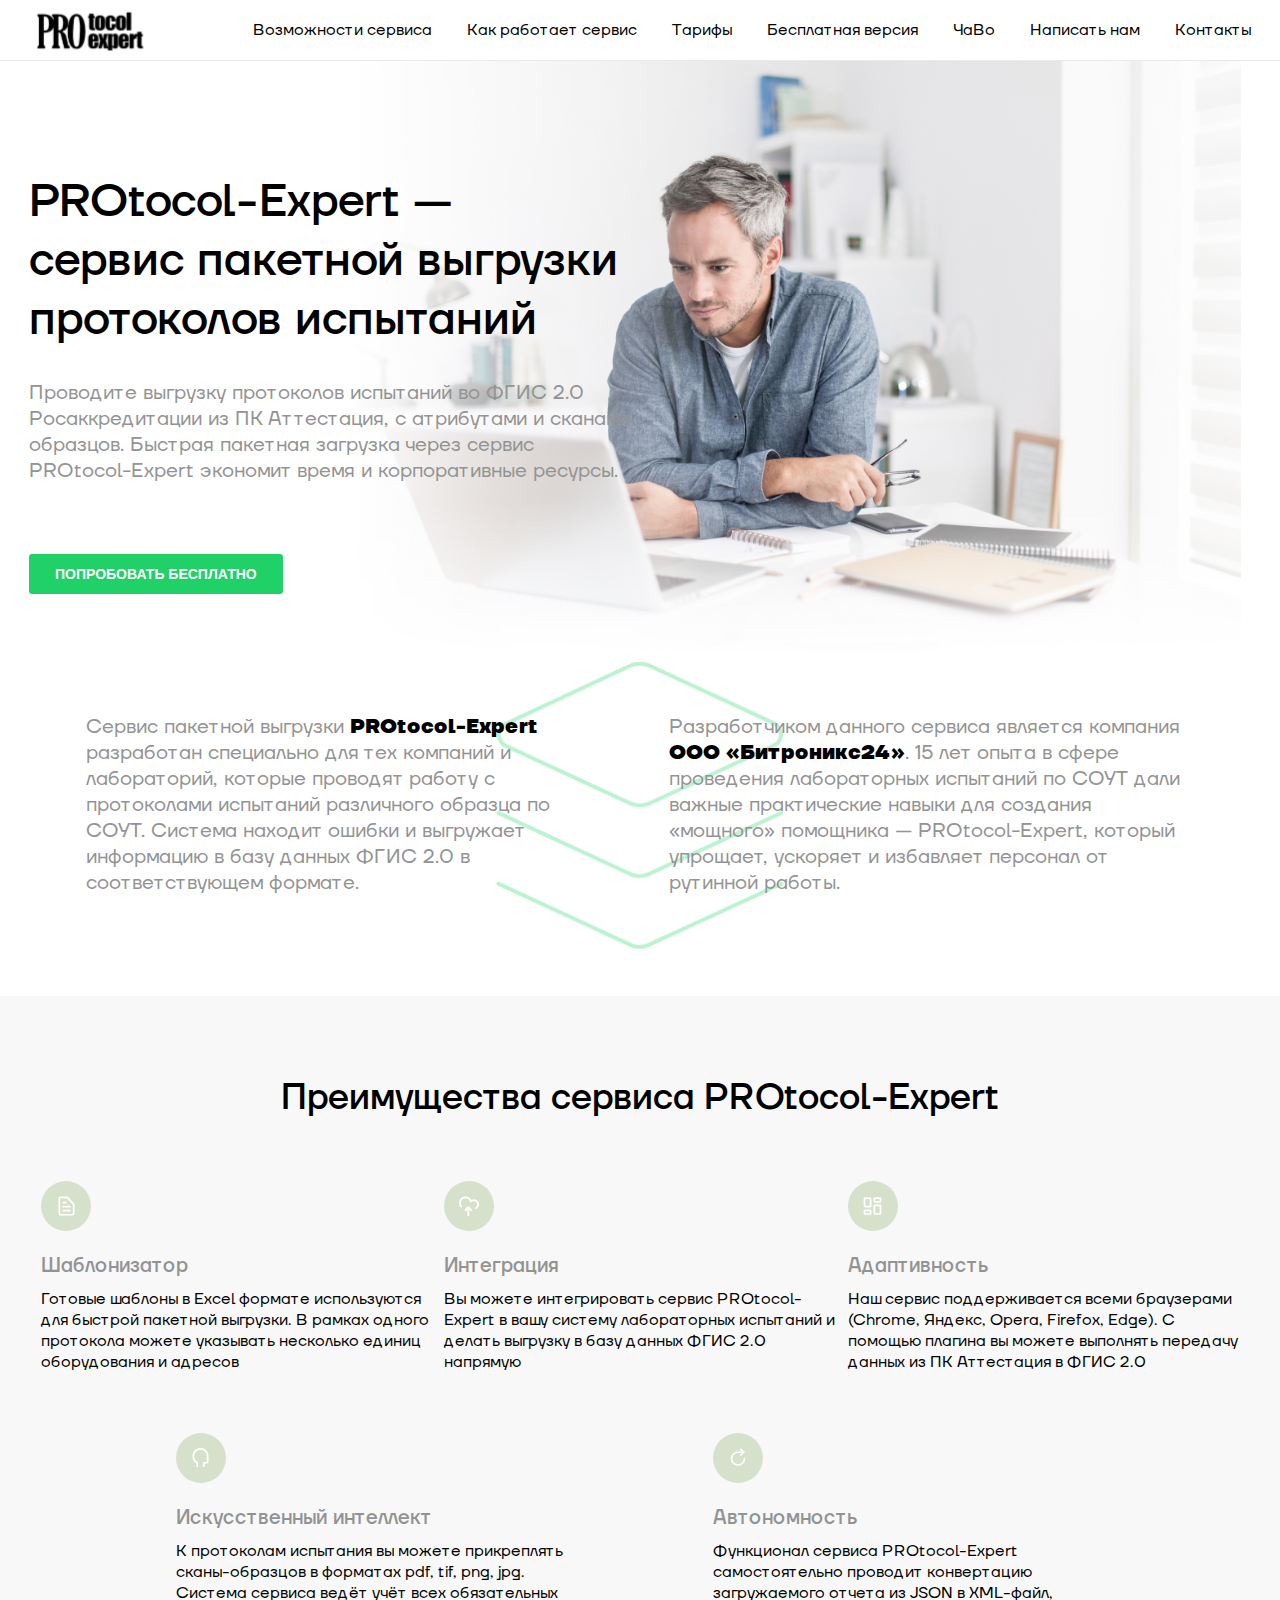
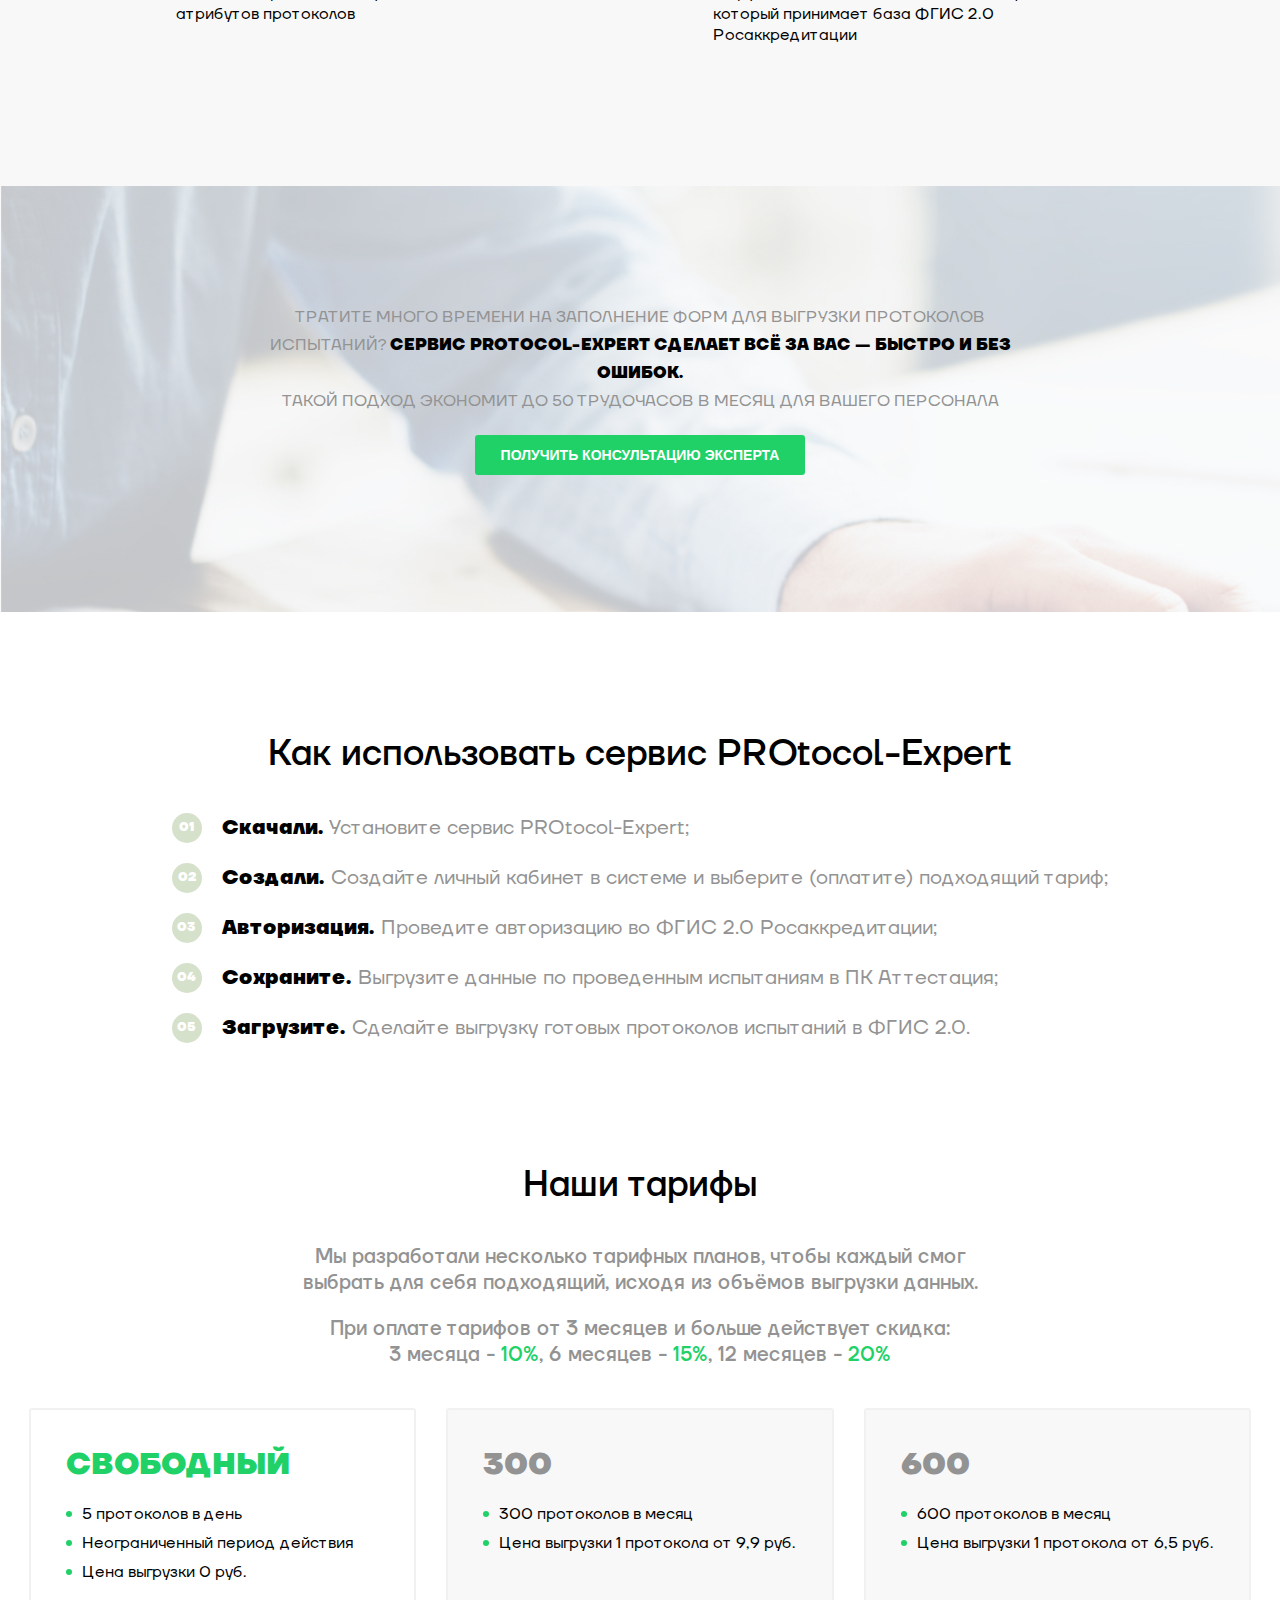
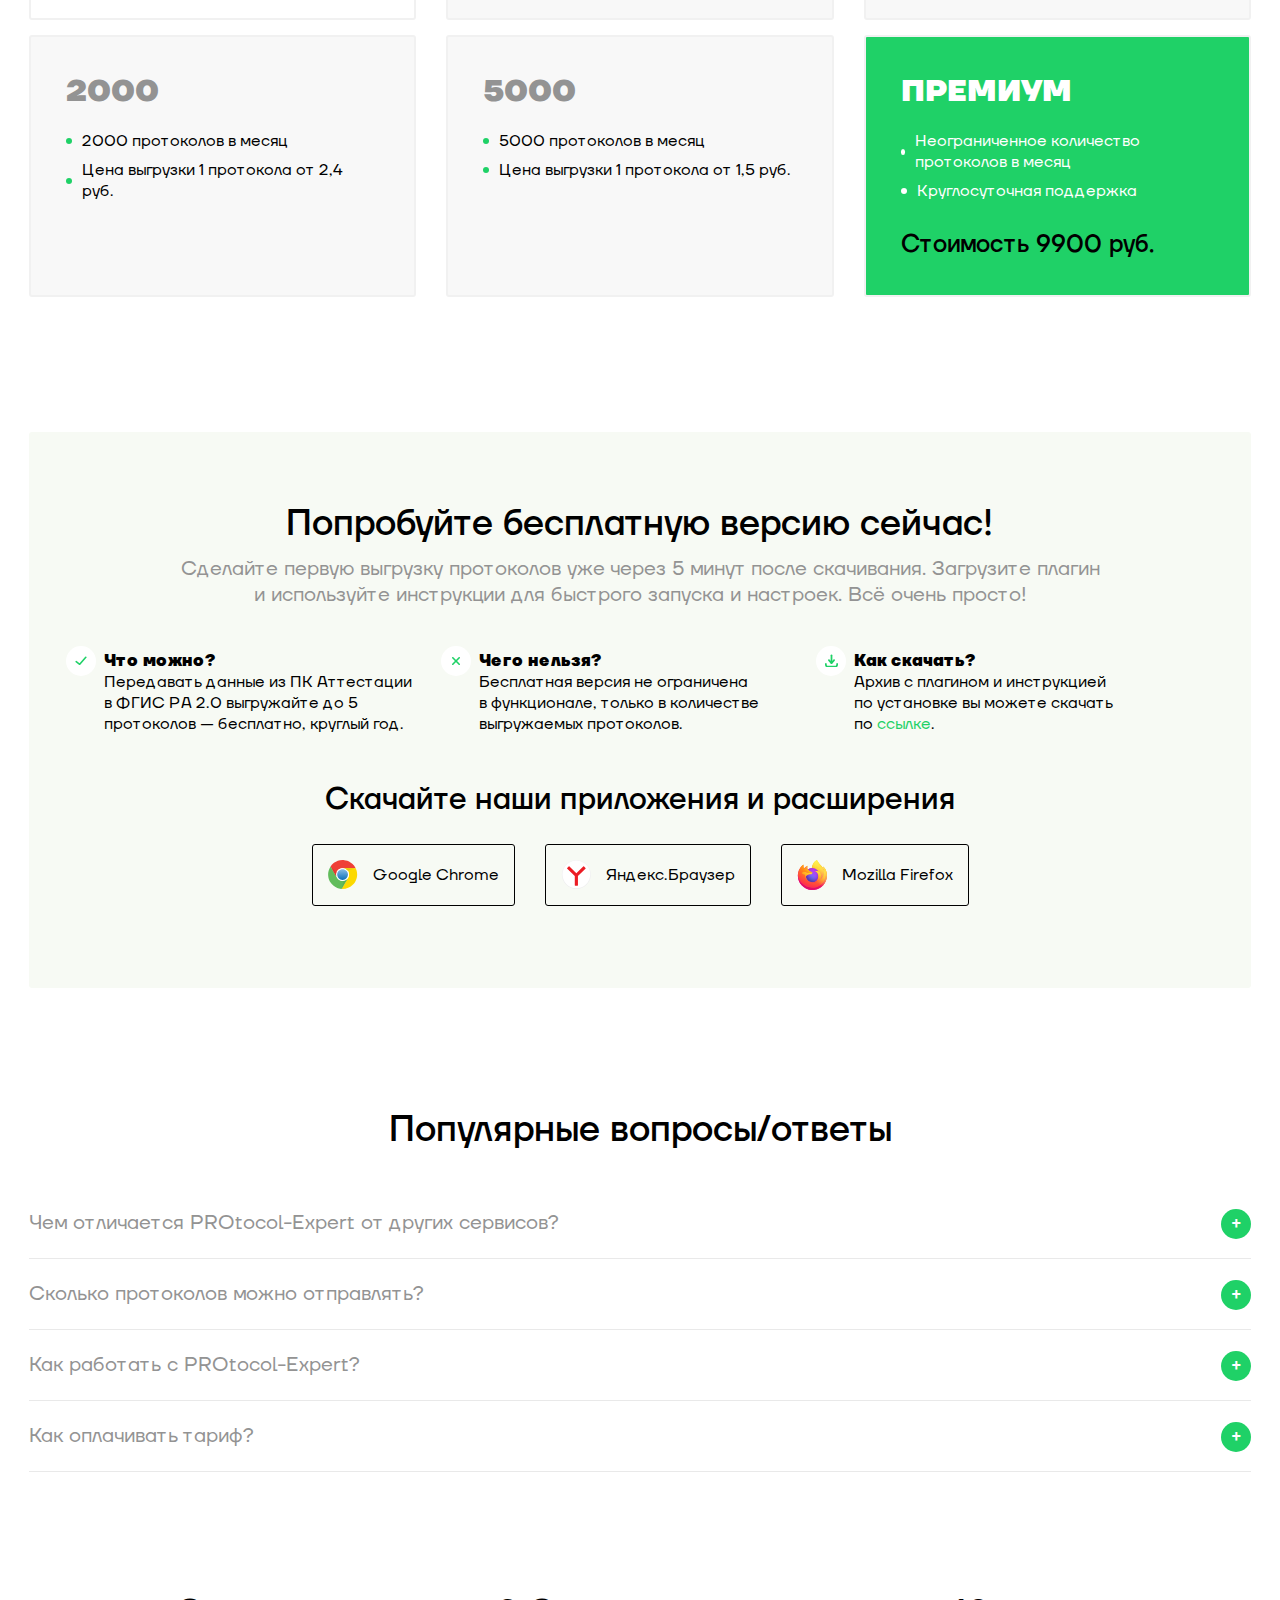
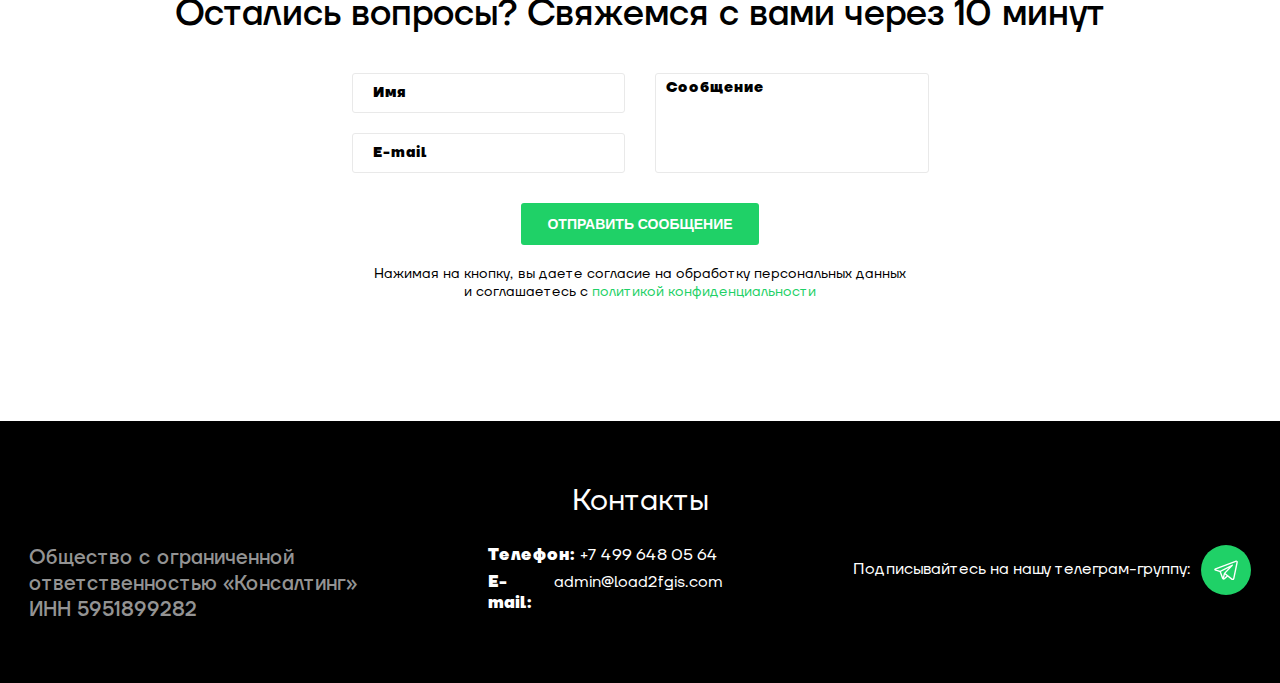
==== commit 1ab01928: "Добавил фавикон" ====
--- a/protocol-expert/index.html
+++ b/protocol-expert/index.html
@@ -1,583 +1,583 @@
-<!DOCTYPE html>-<html lang="ru">-<head>-	<title>Главная</title>-	<meta charset="UTF-8">-	<meta name="format-detection" content="telephone=no">-	<link rel="stylesheet" href="css/style.min.css?_v=20220729140431">-	<!-- <link rel="stylesheet" href="css/fancybox.css?_v=20220729140431"> -->-	<link rel="icon" type="image/png" href="img/favicons/icon256.png" sizes="256x256">-	<link rel="icon" type="image/png" href="img/favicons/icon128.png" sizes="128x128">-	<link rel="icon" type="image/png" href="img/favicons/icon64.png" sizes="64x64">-	<link rel="icon" type="image/png" href="img/favicons/icon32.png" sizes="32x32">-	<link rel="icon" type="image/png" href="img/favicons/icon16.png" sizes="16x16">-	<link rel="icon" type="image/png" href="img/favicons/icon.svg" sizes="any">-	<link rel="shortcut icon" href="favicon.ico">-	<!-- <meta name="robots" content="noindex, nofollow"> -->-	<!-- <meta name="viewport" content="width=device-width, initial-scale=1.0, maximum-scale=1.0, user-scalable=0"> -->-	<meta name="viewport" content="width=device-width, initial-scale=1.0">-</head>--<body>-	<div class="wrapper">-		<header id="header" class="header">-	<div class="header__container _container">--		<div class="header__row d-flex">--			<a href="index.html" class="logo-icon header__logo"></a>--			<ul class="menu-list header__menu-list d-flex">-				<li class="menu-list__item"><a href="#" class="menu-list__link">Возможности сервиса</a></li>-				<li class="menu-list__item"><a href="#" class="menu-list__link">Как работает сервис</a></li>-				<li class="menu-list__item"><a href="#" class="menu-list__link">Тарифы</a></li>-				<li class="menu-list__item"><a href="#" class="menu-list__link">Бесплатная версия</a></li>-				<li class="menu-list__item"><a href="#" class="menu-list__link">ЧаВо</a></li>-				<li class="menu-list__item"><a href="#" class="menu-list__link">Написать нам</a></li>-				<li class="menu-list__item"><a href="#" class="menu-list__link">Контакты</a></li>-			</ul>--			<div class="icon-menu" aria-label="Бургер меню">-				<span></span>-				<span></span>-				<span></span>-			</div>--		</div>-</header>--<!-- Мобильное меню -->-<div class="mob-menu header__mob-menu">-	<ul class="mob-menu__list">-		<li class="mob-menu__item"><a href="#" class="mob-menu__link">Возможности сервиса</a></li>-		<li class="mob-menu__item"><a href="#" class="mob-menu__link">Как работает сервис</a></li>-		<li class="mob-menu__item"><a href="#" class="mob-menu__link">Тарифы</a></li>-		<li class="mob-menu__item"><a href="#" class="mob-menu__link">Бесплатная версия</a></li>-		<li class="mob-menu__item"><a href="#" class="mob-menu__link">Написать нам</a></li>-		<li class="mob-menu__item"><a href="#" class="mob-menu__link">Контакты</a></li>-	</ul>-	<a href="#callback" class="header__popup-link header__popup-link_mob _popup-link">ЗАКАЗАТЬ ЗВОНОК</a>-</div>-		<main class="page">--			--			<section id="about" class="about">-				<div class="about__nuar_blk nuar_blk"></div>-				<div class="_container">-					<h1 class="about__title">-						PROtocol-Expert — <br>-						cервис пакетной выгрузки <br>-						протоколов испытаний-					</h1>-					<p class="about__subtitle">-						Проводите выгрузку протоколов испытаний во ФГИС 2.0 <br>-						Росаккредитации из ПК Аттестация, с атрибутами и сканами <br>-						образцов. Быстрая пакетная загрузка через сервис <br>-						PROtocol-Expert экономит время и корпоративные ресурсы.-					</p>-					<a href="#callback" class="about__link btn _popup-link">ПОПРОБОВАТЬ БЕСПЛАТНО</a>-				</div>-			</section>--			<section id="service" class="service">-				<div class="_container">-					<div class="service__inner">-						<div class="service__img">-							<picture><source srcset="img/about-service.webp" type="image/webp"><img src="img/about-service.jpg?_v=1659092671401" alt=""></picture>-						</div>-						<div class="service__column">-							<p class="service__text">-								Сервис пакетной выгрузки <span>PROtocol-Expert</span> разработан специально для тех компаний и-								лабораторий, которые-								проводят работу с протоколами испытаний различного образца-								по СОУТ. Система находит ошибки и выгружает информацию в базу данных ФГИС 2.0 в соответствующем формате.-							</p>-						</div>-						<div class="service__column">-							<p class="service__text">-								Разработчиком данного сервиса является компания <span>ООО «Битроникс24»</span>. 15 лет опыта в сфере-								проведения-								лабораторных испытаний по СОУТ дали важные практические навыки для создания «мощного» помощника —-								PROtocol-Expert, который упрощает, ускоряет и избавляет персонал от рутинной работы.-							</p>-						</div>-					</div>-				</div>-			</section>--			<section id="benefits" class="benefits">-				<div class="_container">-					<h2 class="benefits__title title">Преимущества сервиса PROtocol-Expert</h2>--					<div class="benefits__inner">--						<div class="benefits__card">-							<span class="benefits__card-icon benefits__card-icon-01"></span>-							<h5 class="benefits__card-title">Шаблонизатор</h5>-							<p class="benefits__card-text">-								Готовые шаблоны в Excel формате используются для быстрой пакетной выгрузки. В рамках одного протокола-								можете указывать несколько единиц оборудования и адресов-							</p>-						</div>--						<div class="benefits__card">-							<span class="benefits__card-icon benefits__card-icon-02"></span>-							<h5 class="benefits__card-title">Интеграция</h5>-							<p class="benefits__card-text">-								Вы можете интегрировать сервис PROtocol-Expert в вашу систему лабораторных испытаний-								и делать выгрузку в базу данных ФГИС 2.0 напрямую-							</p>-						</div>--						<div class="benefits__card">-							<span class="benefits__card-icon benefits__card-icon-03"></span>-							<h5 class="benefits__card-title">Адаптивность</h5>-							<p class="benefits__card-text">-								Наш сервис поддерживается всеми браузерами (Chrome, Яндекс, Opera, Firefox, Edge).-								С помощью плагина вы можете выполнять передачу данных из ПК Аттестация в ФГИС 2.0 </p>-						</div>--						<div class="benefits__card">-							<span class="benefits__card-icon benefits__card-icon-04"></span>-							<h5 class="benefits__card-title">Искусственный интеллект</h5>-							<p class="benefits__card-text">-								К протоколам испытания вы можете прикреплять сканы-образцов в форматах pdf, tif, png, jpg. Система-								сервиса ведёт учёт всех обязательных атрибутов протоколов-							</p>-						</div>--						<div class="benefits__card">-							<span class="benefits__card-icon benefits__card-icon-05"></span>-							<h5 class="benefits__card-title">Автономность</h5>-							<p class="benefits__card-text">-								Функционал сервиса PROtocol-Expert самостоятельно проводит конвертацию загружаемого отчета из JSON в-								XML-файл, который принимает база ФГИС 2.0 Росаккредитации-							</p>-						</div>--					</div>--				</div>-			</section>--			<section id="consult" class="consult">-				<div class="_container">-					<div class="consult__text">-						ТРАТИТЕ МНОГО ВРЕМЕНИ НА ЗАПОЛНЕНИЕ ФОРМ ДЛЯ ВЫГРУЗКИ ПРОТОКОЛОВ ИСПЫТАНИЙ?-						<span>СЕРВИС PROTOCOL-EXPERT СДЕЛАЕТ ВСЁ ЗА ВАС — БЫСТРО И БЕЗ ОШИБОК.</span> <br>-						ТАКОЙ ПОДХОД ЭКОНОМИТ ДО 50 ТРУДОЧАСОВ В МЕСЯЦ ДЛЯ ВАШЕГО ПЕРСОНАЛА-					</div>-					<a href="#callback" class="consult__link btn _popup-link">ПОЛУЧИТЬ КОНСУЛЬТАЦИЮ ЭКСПЕРТА</a>-				</div>-			</section>--			<section id="usage" class="usage">-				<div class="_container">-					<h2 class="usage__title title">Как использовать сервис PROtocol-Expert</h2>--					<ul class="usage__list">-						<li class="usage__list-item">-							<span>01</span>-							<p class="usage__list-item-text"><strong>Скачали.</strong> Установите сервис PROtocol-Expert;</p>-						</li>-						<li class="usage__list-item">-							<span>02</span>-							<p class="usage__list-item-text"><strong>Создали.</strong> Создайте личный кабинет в системе и выберите-								(оплатите)-								подходящий тариф;</p>-						</li>-						<li class="usage__list-item">-							<span>03</span>-							<p class="usage__list-item-text"><strong>Авторизация.</strong> Проведите авторизацию во ФГИС 2.0-								Росаккредитации;</p>-						</li>-						<li class="usage__list-item">-							<span>04</span>-							<p class="usage__list-item-text"><strong>Сохраните.</strong> Выгрузите данные по проведенным испытаниям в-								ПК-								Аттестация;</p>-						</li>-						<li class="usage__list-item">-							<span>05</span>-							<p class="usage__list-item-text"><strong>Загрузите.</strong> Сделайте выгрузку готовых протоколов-								испытаний в-								ФГИС-								2.0.</p>-						</li>-					</ul>--				</div>-			</section>--			<section id="tariffs" class="tariffs">-				<div class="_container">--					<h2 class="tariffs__title title">Наши тарифы</h2>-					<p class="tariffs__subtitle">-						Мы разработали несколько тарифных планов, чтобы каждый смог <br>-						выбрать для себя подходящий, исходя из объёмов выгрузки данных.-					</p>-					<p class="tariffs__subtitle">-						При оплате тарифов от 3 месяцев и больше действует скидка: <br>-						3 месяца - <span>10%</span>, 6 месяцев - <span>15%</span>, 12 месяцев - <span>20%</span>-					</p>--					<div class="tariffs__inner">--						<div class="tariffs__column">-							<div class="tariffs__card white">-								<h4 class="tariffs__card-title">СВОБОДНЫЙ</h4>-								<ul class="tariffs__card-list">-									<li class="tariffs__card-list-item">5 протоколов в день</li>-									<li class="tariffs__card-list-item">Неограниченный период действия</li>-									<li class="tariffs__card-list-item">Цена выгрузки 0 руб. </li>-								</ul>-							</div>-						</div>--						<div class="tariffs__column">-							<div class="tariffs__card">-								<h4 class="tariffs__card-title">300</h4>-								<ul class="tariffs__card-list">-									<li class="tariffs__card-list-item">300 протоколов в месяц</li>-									<li class="tariffs__card-list-item">Цена выгрузки 1 протокола от 9,9 руб.</li>-								</ul>-							</div>-						</div>--						<div class="tariffs__column">-							<div class="tariffs__card">-								<h4 class="tariffs__card-title">600</h4>-								<ul class="tariffs__card-list">-									<li class="tariffs__card-list-item">600 протоколов в месяц</li>-									<li class="tariffs__card-list-item">Цена выгрузки 1 протокола от 6,5 руб.</li>-								</ul>-							</div>-						</div>--						<div class="tariffs__column">-							<div class="tariffs__card">-								<h4 class="tariffs__card-title">2000</h4>-								<ul class="tariffs__card-list">-									<li class="tariffs__card-list-item">2000 протоколов в месяц</li>-									<li class="tariffs__card-list-item">Цена выгрузки 1 протокола от 2,4 руб.</li>-								</ul>-							</div>-						</div>--						<div class="tariffs__column">-							<div class="tariffs__card">-								<h4 class="tariffs__card-title">5000</h4>-								<ul class="tariffs__card-list">-									<li class="tariffs__card-list-item">5000 протоколов в месяц</li>-									<li class="tariffs__card-list-item">Цена выгрузки 1 протокола от 1,5 руб.</li>-								</ul>-							</div>-						</div>--						<div class="tariffs__column">-							<div class="tariffs__card green">-								<h4 class="tariffs__card-title">ПРЕМИУМ</h4>-								<ul class="tariffs__card-list">-									<li class="tariffs__card-list-item">-										Неограниченное количество-										протоколов в месяц-									</li>-									<li class="tariffs__card-list-item">Круглосуточная поддержка</li>-								</ul>-								<p class="tariffs__card-price">Стоимость 9900 руб.</p>-							</div>-						</div>--					</div>--				</div>-			</section>--			<section id="free-version" class="free-version">-				<div class="_container">--					<div class="free-version__descp">--						<h2 class="free-version__title title">Попробуйте бесплатную версию сейчас!</h2>-						<p class="free-version__subtitle">-							Сделайте первую выгрузку протоколов уже через 5 минут после скачивания. Загрузите плагин <br>-							и используйте инструкции для быстрого запуска и настроек. Всё очень просто!-						</p>--						<div class="free-version__inner">-							<div class="free-version__column">-								<div class="free-version__cardText">-									<span class="free-version__cardText-icon free-version__cardText-icon-01"></span>-									<div class="free-version__cardText-text">-										<span>Что можно?</span> <br>-										Передавать данные из ПК Аттестации <br>-										в ФГИС РА 2.0 выгружайте до 5 протоколов — бесплатно, круглый-										год.-									</div>-								</div>-							</div>--							<div class="free-version__column">-								<div class="free-version__cardText">-									<span class="free-version__cardText-icon free-version__cardText-icon-02"></span>-									<div class="free-version__cardText-text">-										<span>Чего нельзя?</span> <br>-										Бесплатная версия не ограничена <br>-										в функционале, только в количестве выгружаемых протоколов.-									</div>-								</div>-							</div>--							<div class="free-version__column">-								<div class="free-version__cardText">-									<span class="free-version__cardText-icon free-version__cardText-icon-03"></span>-									<div class="free-version__cardText-text">-										<span>Как скачать?</span> <br>-										Архив с плагином и инструкцией <br>-										по установке вы можете скачать <br>-										по <a href="#">ссылке</a>.-									</div>-								</div>-							</div>-						</div>--						<h2 class="free-version__load-title title">Скачайте наши приложения и расширения</h2>--						<div class="free-version__inner-load">-							<a href="#" class="free-version__loadCard">-								<span class="free-version__loadCard-icon free-version__loadCard-icon-01"></span>-								<p class="free-version__loadCard-text">Google Chrome</p>-							</a>--							<a href="#" class="free-version__loadCard">-								<span class="free-version__loadCard-icon free-version__loadCard-icon-02"></span>-								<p class="free-version__loadCard-text">Яндекс.Браузер</p>-							</a>--							<a href="#" class="free-version__loadCard">-								<span class="free-version__loadCard-icon free-version__loadCard-icon-03"></span>-								<p class="free-version__loadCard-text">Mozilla Firefox</p>-							</a>-						</div>--					</div>--				</div>-			</section>---			<section id="popular" class="popular">-				<div class="_container">-					<h2 class="popular__title title">Популярные вопросы/ответы</h2>--					<div class="popular__spollers-block spollers-block" data-spollers data-one-spoller>-						<div class="popular__spollers-block-item spollers-block__item">-							<div class="popular__spollers-block-title spollers-block__title" data-spoller>Чем отличается-								PROtocol-Expert от других сервисов?</div>-							<div class="popular__spollers-block-body spollers-block__body">-								Единовременно сервис PROtocol-Expert может отправить более 100 протоколов. Количество протоколов в день-								ограничивается только тарифным планом.-							</div>-						</div>--						<div class="popular__spollers-block-item spollers-block__item">-							<div class="popular__spollers-block-title spollers-block__title" data-spoller>Сколько протоколов можно-								отправлять?</div>-							<div class="popular__spollers-block-body spollers-block__body">-								Единовременно сервис PROtocol-Expert может отправить более 100 протоколов. Количество протоколов в день-								ограничивается только тарифным планом.-							</div>-						</div>--						<div class="popular__spollers-block-item spollers-block__item">-							<div class="popular__spollers-block-title spollers-block__title" data-spoller>Как работать с-								PROtocol-Expert?</div>-							<div class="popular__spollers-block-body spollers-block__body">-								Единовременно сервис PROtocol-Expert может отправить более 100 протоколов. Количество протоколов в день-								ограничивается только тарифным планом.-							</div>-						</div>--						<div class="popular__spollers-block-item spollers-block__item">-							<div class="popular__spollers-block-title spollers-block__title" data-spoller>Как оплачивать тариф?</div>-							<div class="popular__spollers-block-body spollers-block__body">-								Единовременно сервис PROtocol-Expert может отправить более 100 протоколов. Количество протоколов в день-								ограничивается только тарифным планом.-							</div>-						</div>-					</div>--				</div>-			</section>--			<section id="request" class="request">-				<div class="_container">-					<h2 class="request__title title">Остались вопросы? Свяжемся с вами через 10 минут</h2>--					<form action="#" class="request__form">--						<div class="request__form-inner">-							<div class="request__form-column">-								<input autocomplete="off" type="text" name="form[]" data-error="Заполните поля" placeholder="Имя"-									class="request__form-column-input input">-								<input autocomplete="off" type="text" name="form[]" data-error="Заполните поля" placeholder="E-mail"-									class="request__form-column-input input">-							</div>--							<div class="request__form-column">-								<textarea class="request__form-column-textarea input" placeholder="Сообщение" name="" id="" cols="30"-									rows="10"></textarea>-							</div>-						</div>--						<button type="submit" class="request__form-btn btn">ОТПРАВИТЬ СООБЩЕНИЕ</button>--						<p class="request__form-policy">-							Нажимая на кнопку, вы даете согласие на обработку персональных данных <br>-							и соглашаетесь c <a href="#">политикой конфиденциальности</a>-						</p>--					</form>--				</div>-			</section>---		</main>-		<footer id="footer" class="footer">-	<div class="footer__container _container">--		<div class="footer__title title">Контакты</div>--		<div class="footer__row d-flex">--			<div class="footer__column">-				<p class="footer__name-org">-					Общество с ограниченной <br>-					ответственностью «Консалтинг» <br>-					ИНН 5951899282-				</p>-			</div>--			<div class="footer__column">-				<p class="footer__phone">Телефон: <a href="tel:+74996480564">+7 499 648 05 64</a></p>-				<p class="footer__email">E-mail: <a href="mailto:admin@load2fgis.com">admin@load2fgis.com</a></p>-			</div>--			<div class="footer__column">-				<p class="footer__subscription">Подписывайтесь на нашу телеграм-группу: <a href="#"-						class="footer__subscription-link"></a></p>-			</div>--		</div>--	</div>-</footer>-	</div>-	<!-- Popup-с формой -->-<div class="popup popup_callback">-	<div class="popup__content">-		<div class="popup__body">-			<div class="popup__close" aria-label="Закрыть модальное окно"></div>-			<div class="popup__item d-flex">-				<div class="popup__img">-					<picture><source srcset="img/popup.webp" type="image/webp"><img src="img/popup.jpg?_v=1659092671401" alt=""></picture>-				</div>-				<div class="popup__form-block">-					<h2>Заказать звонок</h2>-					<p class="popup__notific">Оставьте заявку и мы свяжемся с Вами в течении 15 минут</p>-					<form action="#" class="form">-						<div class="form__line">-							<input id="name" autocomplete="off" type="text" name="form[]" data-error="Заполните поля" data-value="Имя"-								class="popup__form-input input _req">-							<input id="tel2" autocomplete="off" type="text" name="form[]" data-error="Заполните поля" data-value="Телефон"-								class="popup__form-input input _phone _req">-							<input id="email" autocomplete="off" type="text" name="form[]" data-error="Заполните поля" data-value="Email"-								class="popup__form-input input _email _req">-						</div>-						<p class="popup__policy">Заполняя данную форму вы соглашаетесь с <a href="#">политикой-								конфиденциальности</a></p>-						<button class="popup__form-btn form__btn btn">Заказать</button>-					</form>-				</div>-			</div>-		</div>-	</div>-</div>--<!-- <a href="#callback" class="header__popup-link _popup-link">ЗАКАЗАТЬ ЗВОНОК</a> -->-<!-- =============================================================================================================================== -->---<div class="popup popup_popup">-	<div class="popup__content">-		<div class="popup__body">-			<div class="popup__close" aria-label="Закрыть модальное окно"></div>-		</div>-	</div>-</div>-<!-- =============================================================================================================================== -->--<div class="popup popup_massagename-message">-	<div class="popup__content">-		<div class="popup__body">-			<div class="popup__close" aria-label="Закрыть модальное окно"></div>-		</div>-	</div>-</div>-<!-- =============================================================================================================================== -->--<div class="popup popup_video">-	<div class="popup__content">-		<div class="popup__body">-			<div class="popup__close popup__close_video" aria-label="Закрыть модальное окно"></div>-			<div class="popup__video _video"></div>-		</div>-	</div>-</div>-<!-- <a href="#video" data-video="stFOy0Noahg" class=" _popup-link">Открыть видео</a> -->-<!-- =============================================================================================================================== -->--<!-- Popup-CSS -->-<!-- <div id="popup-2" class="popup-2">-	<a href="#" class="popup__area-2"></a>-	<div class="popup__body-2">-		<div class="popup__content-2">--			<a href="#" class="popup__close-2">Close</a>-			<div class="popup__title">Заказать ворота Дешево!</div>-			<div class="popup__text">-				Автоматики для ворот, роллет и фасадных конструкций. Официальный представитель компаний-				Алютех и REHAU и Авелор-			</div>-			<div class="popup__text">-				Автоматики для ворот, роллет и фасадных конструкций. Официальный представитель компаний-				Алютех и REHAU и Авелор-			</div>-			<div class="popup__text">-				Автоматики для ворот, роллет и фасадных конструкций. Официальный представитель компаний-				Алютех и REHAU и Авелор-			</div>-			<div class="popup__text">-				Автоматики для ворот, роллет и фасадных конструкций. Официальный представитель компаний-				Алютех и REHAU и Авелор-			</div>-			<div class="popup__text">-				Автоматики для ворот, роллет и фасадных конструкций. Официальный представитель компаний-				Алютех и REHAU и Авелор-			</div>--		</div>-	</div>-</div> -->-<!-- <a href="#popup-2" class="heading-info__button popup-link"></a> -->-	<!-- Swiper -->-<!-- <script src="https://unpkg.com/swiper/swiper-bundle.min.js"></script> -->-<!-- <script src="https://api-maps.yandex.ru/2.1/?lang=ru_RU"></script> -->-<script src="js/vendors.min.js?_v=20220729140431"></script>-<script src="js/app.min.js?_v=20220729140431"></script>-</body>-+<!DOCTYPE html>
+<html lang="ru">
+<head>
+	<title>Главная</title>
+	<meta charset="UTF-8">
+	<meta name="format-detection" content="telephone=no">
+	<link rel="stylesheet" href="css/style.min.css">
+	<!-- <link rel="stylesheet" href="css/fancybox.css"> -->
+	<link rel="icon" type="image/png" href="img/favicons/icon256.png" sizes="256x256">
+	<link rel="icon" type="image/png" href="img/favicons/icon128.png" sizes="128x128">
+	<link rel="icon" type="image/png" href="img/favicons/icon64.png" sizes="64x64">
+	<link rel="icon" type="image/png" href="img/favicons/icon32.png" sizes="32x32">
+	<link rel="icon" type="image/png" href="img/favicons/icon16.png" sizes="16x16">
+	<link rel="icon" type="image/png" href="img/favicons/icon.svg" sizes="any">
+	<link rel="shortcut icon" href="favicon.ico">
+	<!-- <meta name="robots" content="noindex, nofollow"> -->
+	<!-- <meta name="viewport" content="width=device-width, initial-scale=1.0, maximum-scale=1.0, user-scalable=0"> -->
+	<meta name="viewport" content="width=device-width, initial-scale=1.0">
+</head>
+
+<body>
+	<div class="wrapper">
+		<header id="header" class="header">
+	<div class="header__container _container">
+
+		<div class="header__row d-flex">
+
+			<a href="index.html" class="logo-icon header__logo"></a>
+
+			<ul class="menu-list header__menu-list d-flex">
+				<li class="menu-list__item"><a href="#" class="menu-list__link">Возможности сервиса</a></li>
+				<li class="menu-list__item"><a href="#" class="menu-list__link">Как работает сервис</a></li>
+				<li class="menu-list__item"><a href="#" class="menu-list__link">Тарифы</a></li>
+				<li class="menu-list__item"><a href="#" class="menu-list__link">Бесплатная версия</a></li>
+				<li class="menu-list__item"><a href="#" class="menu-list__link">ЧаВо</a></li>
+				<li class="menu-list__item"><a href="#" class="menu-list__link">Написать нам</a></li>
+				<li class="menu-list__item"><a href="#" class="menu-list__link">Контакты</a></li>
+			</ul>
+
+			<div class="icon-menu" aria-label="Бургер меню">
+				<span></span>
+				<span></span>
+				<span></span>
+			</div>
+
+		</div>
+</header>
+
+<!-- Мобильное меню -->
+<div class="mob-menu header__mob-menu">
+	<ul class="mob-menu__list">
+		<li class="mob-menu__item"><a href="#" class="mob-menu__link">Возможности сервиса</a></li>
+		<li class="mob-menu__item"><a href="#" class="mob-menu__link">Как работает сервис</a></li>
+		<li class="mob-menu__item"><a href="#" class="mob-menu__link">Тарифы</a></li>
+		<li class="mob-menu__item"><a href="#" class="mob-menu__link">Бесплатная версия</a></li>
+		<li class="mob-menu__item"><a href="#" class="mob-menu__link">Написать нам</a></li>
+		<li class="mob-menu__item"><a href="#" class="mob-menu__link">Контакты</a></li>
+	</ul>
+	<a href="#callback" class="header__popup-link header__popup-link_mob _popup-link">ЗАКАЗАТЬ ЗВОНОК</a>
+</div>
+		<main class="page">
+
+			
+
+			<section id="about" class="about">
+				<div class="about__nuar_blk nuar_blk"></div>
+				<div class="_container">
+					<h1 class="about__title">
+						PROtocol-Expert — <br>
+						cервис пакетной выгрузки <br>
+						протоколов испытаний
+					</h1>
+					<p class="about__subtitle">
+						Проводите выгрузку протоколов испытаний во ФГИС 2.0 <br>
+						Росаккредитации из ПК Аттестация, с атрибутами и сканами <br>
+						образцов. Быстрая пакетная загрузка через сервис <br>
+						PROtocol-Expert экономит время и корпоративные ресурсы.
+					</p>
+					<a href="#callback" class="about__link btn _popup-link">ПОПРОБОВАТЬ БЕСПЛАТНО</a>
+				</div>
+			</section>
+
+			<section id="service" class="service">
+				<div class="_container">
+					<div class="service__inner">
+						<div class="service__img">
+							<img src="img/about-service.jpg" alt="">
+						</div>
+						<div class="service__column">
+							<p class="service__text">
+								Сервис пакетной выгрузки <span>PROtocol-Expert</span> разработан специально для тех компаний и
+								лабораторий, которые
+								проводят работу с протоколами испытаний различного образца
+								по СОУТ. Система находит ошибки и выгружает информацию в базу данных ФГИС 2.0 в соответствующем формате.
+							</p>
+						</div>
+						<div class="service__column">
+							<p class="service__text">
+								Разработчиком данного сервиса является компания <span>ООО «Битроникс24»</span>. 15 лет опыта в сфере
+								проведения
+								лабораторных испытаний по СОУТ дали важные практические навыки для создания «мощного» помощника —
+								PROtocol-Expert, который упрощает, ускоряет и избавляет персонал от рутинной работы.
+							</p>
+						</div>
+					</div>
+				</div>
+			</section>
+
+			<section id="benefits" class="benefits">
+				<div class="_container">
+					<h2 class="benefits__title title">Преимущества сервиса PROtocol-Expert</h2>
+
+					<div class="benefits__inner">
+
+						<div class="benefits__card">
+							<span class="benefits__card-icon benefits__card-icon-01"></span>
+							<h5 class="benefits__card-title">Шаблонизатор</h5>
+							<p class="benefits__card-text">
+								Готовые шаблоны в Excel формате используются для быстрой пакетной выгрузки. В рамках одного протокола
+								можете указывать несколько единиц оборудования и адресов
+							</p>
+						</div>
+
+						<div class="benefits__card">
+							<span class="benefits__card-icon benefits__card-icon-02"></span>
+							<h5 class="benefits__card-title">Интеграция</h5>
+							<p class="benefits__card-text">
+								Вы можете интегрировать сервис PROtocol-Expert в вашу систему лабораторных испытаний
+								и делать выгрузку в базу данных ФГИС 2.0 напрямую
+							</p>
+						</div>
+
+						<div class="benefits__card">
+							<span class="benefits__card-icon benefits__card-icon-03"></span>
+							<h5 class="benefits__card-title">Адаптивность</h5>
+							<p class="benefits__card-text">
+								Наш сервис поддерживается всеми браузерами (Chrome, Яндекс, Opera, Firefox, Edge).
+								С помощью плагина вы можете выполнять передачу данных из ПК Аттестация в ФГИС 2.0 </p>
+						</div>
+
+						<div class="benefits__card">
+							<span class="benefits__card-icon benefits__card-icon-04"></span>
+							<h5 class="benefits__card-title">Искусственный интеллект</h5>
+							<p class="benefits__card-text">
+								К протоколам испытания вы можете прикреплять сканы-образцов в форматах pdf, tif, png, jpg. Система
+								сервиса ведёт учёт всех обязательных атрибутов протоколов
+							</p>
+						</div>
+
+						<div class="benefits__card">
+							<span class="benefits__card-icon benefits__card-icon-05"></span>
+							<h5 class="benefits__card-title">Автономность</h5>
+							<p class="benefits__card-text">
+								Функционал сервиса PROtocol-Expert самостоятельно проводит конвертацию загружаемого отчета из JSON в
+								XML-файл, который принимает база ФГИС 2.0 Росаккредитации
+							</p>
+						</div>
+
+					</div>
+
+				</div>
+			</section>
+
+			<section id="consult" class="consult">
+				<div class="_container">
+					<div class="consult__text">
+						ТРАТИТЕ МНОГО ВРЕМЕНИ НА ЗАПОЛНЕНИЕ ФОРМ ДЛЯ ВЫГРУЗКИ ПРОТОКОЛОВ ИСПЫТАНИЙ?
+						<span>СЕРВИС PROTOCOL-EXPERT СДЕЛАЕТ ВСЁ ЗА ВАС — БЫСТРО И БЕЗ ОШИБОК.</span> <br>
+						ТАКОЙ ПОДХОД ЭКОНОМИТ ДО 50 ТРУДОЧАСОВ В МЕСЯЦ ДЛЯ ВАШЕГО ПЕРСОНАЛА
+					</div>
+					<a href="#callback" class="consult__link btn _popup-link">ПОЛУЧИТЬ КОНСУЛЬТАЦИЮ ЭКСПЕРТА</a>
+				</div>
+			</section>
+
+			<section id="usage" class="usage">
+				<div class="_container">
+					<h2 class="usage__title title">Как использовать сервис PROtocol-Expert</h2>
+
+					<ul class="usage__list">
+						<li class="usage__list-item">
+							<span>01</span>
+							<p class="usage__list-item-text"><strong>Скачали.</strong> Установите сервис PROtocol-Expert;</p>
+						</li>
+						<li class="usage__list-item">
+							<span>02</span>
+							<p class="usage__list-item-text"><strong>Создали.</strong> Создайте личный кабинет в системе и выберите
+								(оплатите)
+								подходящий тариф;</p>
+						</li>
+						<li class="usage__list-item">
+							<span>03</span>
+							<p class="usage__list-item-text"><strong>Авторизация.</strong> Проведите авторизацию во ФГИС 2.0
+								Росаккредитации;</p>
+						</li>
+						<li class="usage__list-item">
+							<span>04</span>
+							<p class="usage__list-item-text"><strong>Сохраните.</strong> Выгрузите данные по проведенным испытаниям в
+								ПК
+								Аттестация;</p>
+						</li>
+						<li class="usage__list-item">
+							<span>05</span>
+							<p class="usage__list-item-text"><strong>Загрузите.</strong> Сделайте выгрузку готовых протоколов
+								испытаний в
+								ФГИС
+								2.0.</p>
+						</li>
+					</ul>
+
+				</div>
+			</section>
+
+			<section id="tariffs" class="tariffs">
+				<div class="_container">
+
+					<h2 class="tariffs__title title">Наши тарифы</h2>
+					<p class="tariffs__subtitle">
+						Мы разработали несколько тарифных планов, чтобы каждый смог <br>
+						выбрать для себя подходящий, исходя из объёмов выгрузки данных.
+					</p>
+					<p class="tariffs__subtitle">
+						При оплате тарифов от 3 месяцев и больше действует скидка: <br>
+						3 месяца - <span>10%</span>, 6 месяцев - <span>15%</span>, 12 месяцев - <span>20%</span>
+					</p>
+
+					<div class="tariffs__inner">
+
+						<div class="tariffs__column">
+							<div class="tariffs__card white">
+								<h4 class="tariffs__card-title">СВОБОДНЫЙ</h4>
+								<ul class="tariffs__card-list">
+									<li class="tariffs__card-list-item">5 протоколов в день</li>
+									<li class="tariffs__card-list-item">Неограниченный период действия</li>
+									<li class="tariffs__card-list-item">Цена выгрузки 0 руб. </li>
+								</ul>
+							</div>
+						</div>
+
+						<div class="tariffs__column">
+							<div class="tariffs__card">
+								<h4 class="tariffs__card-title">300</h4>
+								<ul class="tariffs__card-list">
+									<li class="tariffs__card-list-item">300 протоколов в месяц</li>
+									<li class="tariffs__card-list-item">Цена выгрузки 1 протокола от 9,9 руб.</li>
+								</ul>
+							</div>
+						</div>
+
+						<div class="tariffs__column">
+							<div class="tariffs__card">
+								<h4 class="tariffs__card-title">600</h4>
+								<ul class="tariffs__card-list">
+									<li class="tariffs__card-list-item">600 протоколов в месяц</li>
+									<li class="tariffs__card-list-item">Цена выгрузки 1 протокола от 6,5 руб.</li>
+								</ul>
+							</div>
+						</div>
+
+						<div class="tariffs__column">
+							<div class="tariffs__card">
+								<h4 class="tariffs__card-title">2000</h4>
+								<ul class="tariffs__card-list">
+									<li class="tariffs__card-list-item">2000 протоколов в месяц</li>
+									<li class="tariffs__card-list-item">Цена выгрузки 1 протокола от 2,4 руб.</li>
+								</ul>
+							</div>
+						</div>
+
+						<div class="tariffs__column">
+							<div class="tariffs__card">
+								<h4 class="tariffs__card-title">5000</h4>
+								<ul class="tariffs__card-list">
+									<li class="tariffs__card-list-item">5000 протоколов в месяц</li>
+									<li class="tariffs__card-list-item">Цена выгрузки 1 протокола от 1,5 руб.</li>
+								</ul>
+							</div>
+						</div>
+
+						<div class="tariffs__column">
+							<div class="tariffs__card green">
+								<h4 class="tariffs__card-title">ПРЕМИУМ</h4>
+								<ul class="tariffs__card-list">
+									<li class="tariffs__card-list-item">
+										Неограниченное количество
+										протоколов в месяц
+									</li>
+									<li class="tariffs__card-list-item">Круглосуточная поддержка</li>
+								</ul>
+								<p class="tariffs__card-price">Стоимость 9900 руб.</p>
+							</div>
+						</div>
+
+					</div>
+
+				</div>
+			</section>
+
+			<section id="free-version" class="free-version">
+				<div class="_container">
+
+					<div class="free-version__descp">
+
+						<h2 class="free-version__title title">Попробуйте бесплатную версию сейчас!</h2>
+						<p class="free-version__subtitle">
+							Сделайте первую выгрузку протоколов уже через 5 минут после скачивания. Загрузите плагин <br>
+							и используйте инструкции для быстрого запуска и настроек. Всё очень просто!
+						</p>
+
+						<div class="free-version__inner">
+							<div class="free-version__column">
+								<div class="free-version__cardText">
+									<span class="free-version__cardText-icon free-version__cardText-icon-01"></span>
+									<div class="free-version__cardText-text">
+										<span>Что можно?</span> <br>
+										Передавать данные из ПК Аттестации <br>
+										в ФГИС РА 2.0 выгружайте до 5 протоколов — бесплатно, круглый
+										год.
+									</div>
+								</div>
+							</div>
+
+							<div class="free-version__column">
+								<div class="free-version__cardText">
+									<span class="free-version__cardText-icon free-version__cardText-icon-02"></span>
+									<div class="free-version__cardText-text">
+										<span>Чего нельзя?</span> <br>
+										Бесплатная версия не ограничена <br>
+										в функционале, только в количестве выгружаемых протоколов.
+									</div>
+								</div>
+							</div>
+
+							<div class="free-version__column">
+								<div class="free-version__cardText">
+									<span class="free-version__cardText-icon free-version__cardText-icon-03"></span>
+									<div class="free-version__cardText-text">
+										<span>Как скачать?</span> <br>
+										Архив с плагином и инструкцией <br>
+										по установке вы можете скачать <br>
+										по <a href="#">ссылке</a>.
+									</div>
+								</div>
+							</div>
+						</div>
+
+						<h2 class="free-version__load-title title">Скачайте наши приложения и расширения</h2>
+
+						<div class="free-version__inner-load">
+							<a href="#" class="free-version__loadCard">
+								<span class="free-version__loadCard-icon free-version__loadCard-icon-01"></span>
+								<p class="free-version__loadCard-text">Google Chrome</p>
+							</a>
+
+							<a href="#" class="free-version__loadCard">
+								<span class="free-version__loadCard-icon free-version__loadCard-icon-02"></span>
+								<p class="free-version__loadCard-text">Яндекс.Браузер</p>
+							</a>
+
+							<a href="#" class="free-version__loadCard">
+								<span class="free-version__loadCard-icon free-version__loadCard-icon-03"></span>
+								<p class="free-version__loadCard-text">Mozilla Firefox</p>
+							</a>
+						</div>
+
+					</div>
+
+				</div>
+			</section>
+
+
+			<section id="popular" class="popular">
+				<div class="_container">
+					<h2 class="popular__title title">Популярные вопросы/ответы</h2>
+
+					<div class="popular__spollers-block spollers-block" data-spollers data-one-spoller>
+						<div class="popular__spollers-block-item spollers-block__item">
+							<div class="popular__spollers-block-title spollers-block__title" data-spoller>Чем отличается
+								PROtocol-Expert от других сервисов?</div>
+							<div class="popular__spollers-block-body spollers-block__body">
+								Единовременно сервис PROtocol-Expert может отправить более 100 протоколов. Количество протоколов в день
+								ограничивается только тарифным планом.
+							</div>
+						</div>
+
+						<div class="popular__spollers-block-item spollers-block__item">
+							<div class="popular__spollers-block-title spollers-block__title" data-spoller>Сколько протоколов можно
+								отправлять?</div>
+							<div class="popular__spollers-block-body spollers-block__body">
+								Единовременно сервис PROtocol-Expert может отправить более 100 протоколов. Количество протоколов в день
+								ограничивается только тарифным планом.
+							</div>
+						</div>
+
+						<div class="popular__spollers-block-item spollers-block__item">
+							<div class="popular__spollers-block-title spollers-block__title" data-spoller>Как работать с
+								PROtocol-Expert?</div>
+							<div class="popular__spollers-block-body spollers-block__body">
+								Единовременно сервис PROtocol-Expert может отправить более 100 протоколов. Количество протоколов в день
+								ограничивается только тарифным планом.
+							</div>
+						</div>
+
+						<div class="popular__spollers-block-item spollers-block__item">
+							<div class="popular__spollers-block-title spollers-block__title" data-spoller>Как оплачивать тариф?</div>
+							<div class="popular__spollers-block-body spollers-block__body">
+								Единовременно сервис PROtocol-Expert может отправить более 100 протоколов. Количество протоколов в день
+								ограничивается только тарифным планом.
+							</div>
+						</div>
+					</div>
+
+				</div>
+			</section>
+
+			<section id="request" class="request">
+				<div class="_container">
+					<h2 class="request__title title">Остались вопросы? Свяжемся с вами через 10 минут</h2>
+
+					<form action="#" class="request__form">
+
+						<div class="request__form-inner">
+							<div class="request__form-column">
+								<input autocomplete="off" type="text" name="form[]" data-error="Заполните поля" placeholder="Имя"
+									class="request__form-column-input input">
+								<input autocomplete="off" type="text" name="form[]" data-error="Заполните поля" placeholder="E-mail"
+									class="request__form-column-input input">
+							</div>
+
+							<div class="request__form-column">
+								<textarea class="request__form-column-textarea input" placeholder="Сообщение" name="" id="" cols="30"
+									rows="10"></textarea>
+							</div>
+						</div>
+
+						<button type="submit" class="request__form-btn btn">ОТПРАВИТЬ СООБЩЕНИЕ</button>
+
+						<p class="request__form-policy">
+							Нажимая на кнопку, вы даете согласие на обработку персональных данных <br>
+							и соглашаетесь c <a href="#">политикой конфиденциальности</a>
+						</p>
+
+					</form>
+
+				</div>
+			</section>
+
+
+		</main>
+		<footer id="footer" class="footer">
+	<div class="footer__container _container">
+
+		<div class="footer__title title">Контакты</div>
+
+		<div class="footer__row d-flex">
+
+			<div class="footer__column">
+				<p class="footer__name-org">
+					Общество с ограниченной <br>
+					ответственностью «Консалтинг» <br>
+					ИНН 5951899282
+				</p>
+			</div>
+
+			<div class="footer__column">
+				<p class="footer__phone">Телефон: <a href="tel:+74996480564">+7 499 648 05 64</a></p>
+				<p class="footer__email">E-mail: <a href="mailto:admin@load2fgis.com">admin@load2fgis.com</a></p>
+			</div>
+
+			<div class="footer__column">
+				<p class="footer__subscription">Подписывайтесь на нашу телеграм-группу: <a href="#"
+						class="footer__subscription-link"></a></p>
+			</div>
+
+		</div>
+
+	</div>
+</footer>
+	</div>
+	<!-- Popup-с формой -->
+<div class="popup popup_callback">
+	<div class="popup__content">
+		<div class="popup__body">
+			<div class="popup__close" aria-label="Закрыть модальное окно"></div>
+			<div class="popup__item d-flex">
+				<div class="popup__img">
+					<img src="img/popup.jpg" alt="">
+				</div>
+				<div class="popup__form-block">
+					<h2>Заказать звонок</h2>
+					<p class="popup__notific">Оставьте заявку и мы свяжемся с Вами в течении 15 минут</p>
+					<form action="#" class="form">
+						<div class="form__line">
+							<input id="name" autocomplete="off" type="text" name="form[]" data-error="Заполните поля" data-value="Имя"
+								class="popup__form-input input _req">
+							<input id="tel2" autocomplete="off" type="text" name="form[]" data-error="Заполните поля" data-value="Телефон"
+								class="popup__form-input input _phone _req">
+							<input id="email" autocomplete="off" type="text" name="form[]" data-error="Заполните поля" data-value="Email"
+								class="popup__form-input input _email _req">
+						</div>
+						<p class="popup__policy">Заполняя данную форму вы соглашаетесь с <a href="#">политикой
+								конфиденциальности</a></p>
+						<button class="popup__form-btn form__btn btn">Заказать</button>
+					</form>
+				</div>
+			</div>
+		</div>
+	</div>
+</div>
+
+<!-- <a href="#callback" class="header__popup-link _popup-link">ЗАКАЗАТЬ ЗВОНОК</a> -->
+<!-- =============================================================================================================================== -->
+
+
+<div class="popup popup_popup">
+	<div class="popup__content">
+		<div class="popup__body">
+			<div class="popup__close" aria-label="Закрыть модальное окно"></div>
+		</div>
+	</div>
+</div>
+<!-- =============================================================================================================================== -->
+
+<div class="popup popup_massagename-message">
+	<div class="popup__content">
+		<div class="popup__body">
+			<div class="popup__close" aria-label="Закрыть модальное окно"></div>
+		</div>
+	</div>
+</div>
+<!-- =============================================================================================================================== -->
+
+<div class="popup popup_video">
+	<div class="popup__content">
+		<div class="popup__body">
+			<div class="popup__close popup__close_video" aria-label="Закрыть модальное окно"></div>
+			<div class="popup__video _video"></div>
+		</div>
+	</div>
+</div>
+<!-- <a href="#video" data-video="stFOy0Noahg" class=" _popup-link">Открыть видео</a> -->
+<!-- =============================================================================================================================== -->
+
+<!-- Popup-CSS -->
+<!-- <div id="popup-2" class="popup-2">
+	<a href="#" class="popup__area-2"></a>
+	<div class="popup__body-2">
+		<div class="popup__content-2">
+
+			<a href="#" class="popup__close-2">Close</a>
+			<div class="popup__title">Заказать ворота Дешево!</div>
+			<div class="popup__text">
+				Автоматики для ворот, роллет и фасадных конструкций. Официальный представитель компаний
+				Алютех и REHAU и Авелор
+			</div>
+			<div class="popup__text">
+				Автоматики для ворот, роллет и фасадных конструкций. Официальный представитель компаний
+				Алютех и REHAU и Авелор
+			</div>
+			<div class="popup__text">
+				Автоматики для ворот, роллет и фасадных конструкций. Официальный представитель компаний
+				Алютех и REHAU и Авелор
+			</div>
+			<div class="popup__text">
+				Автоматики для ворот, роллет и фасадных конструкций. Официальный представитель компаний
+				Алютех и REHAU и Авелор
+			</div>
+			<div class="popup__text">
+				Автоматики для ворот, роллет и фасадных конструкций. Официальный представитель компаний
+				Алютех и REHAU и Авелор
+			</div>
+
+		</div>
+	</div>
+</div> -->
+<!-- <a href="#popup-2" class="heading-info__button popup-link"></a> -->
+	<!-- Swiper -->
+<!-- <script src="https://unpkg.com/swiper/swiper-bundle.min.js"></script> -->
+<!-- <script src="https://api-maps.yandex.ru/2.1/?lang=ru_RU"></script> -->
+<script src="js/vendors.min.js"></script>
+<script src="js/app.min.js"></script>
+</body>
+
 </html>--- a/protocol-expert/css/style.min.css
+++ b/protocol-expert/css/style.min.css
@@ -1 +1,4273 @@
-@charset "UTF-8";@font-face{font-family:TTFirsNeue;src:url(../fonts/TTFirsNeue-Thin.eot);src:local("☺"),url(../fonts/TTFirsNeue-Thin.woff) format("woff"),url(../fonts/TTFirsNeue-Thin.ttf) format("truetype"),url(../fonts/TTFirsNeue-Thin.svg) format("svg");font-weight:100;font-style:normal}@font-face{font-family:TTFirsNeue;src:url(../fonts/TTFirsNeue-Light.eot);src:local("☺"),url(../fonts/TTFirsNeue-Light.woff) format("woff"),url(../fonts/TTFirsNeue-Light.ttf) format("truetype"),url(../fonts/TTFirsNeue-Light.svg) format("svg");font-weight:300;font-style:normal}@font-face{font-family:TTFirsNeue;src:url(../fonts/TTFirsNeue-Regular.eot);src:local("☺"),url(../fonts/TTFirsNeue-Regular.woff) format("woff"),url(../fonts/TTFirsNeue-Regular.ttf) format("truetype"),url(../fonts/TTFirsNeue-Regular.svg) format("svg");font-weight:400;font-style:normal}@font-face{font-family:TTFirsNeue;src:url(../fonts/TTFirsNeue-Medium.eot);src:local("☺"),url(../fonts/TTFirsNeue-Medium.woff) format("woff"),url(../fonts/TTFirsNeue-Medium.ttf) format("truetype"),url(../fonts/TTFirsNeue-Medium.svg) format("svg");font-weight:500;font-style:normal}@font-face{font-family:TTFirsNeue;src:url(../fonts/TTFirsNeue-ExtraBold.eot);src:local("☺"),url(../fonts/TTFirsNeue-ExtraBold.woff) format("woff"),url(../fonts/TTFirsNeue-ExtraBold.ttf) format("truetype"),url(../fonts/TTFirsNeue-ExtraBold.svg) format("svg");font-weight:800;font-style:normal}*{padding:0;margin:0;border:0}*,:after,:before{-webkit-box-sizing:border-box;box-sizing:border-box}aside,footer,header,nav,section{display:block}html{font-size:20px}body,html{height:100%;min-width:320px}body{line-height:1;font-family:TTFirsNeue,sans-serif;-ms-text-size-adjust:100%;-moz-text-size-adjust:100%;-webkit-text-size-adjust:100%}button,input,textarea{font-family:TTFirsNeue,sans-serif;font-size:inherit}input::-ms-clear{display:none}button{cursor:pointer;background-color:inherit}button::-moz-focus-inner{padding:0;border:0}a,a:visited{text-decoration:none}a:hover{text-decoration:none}ul li{list-style:none}img{vertical-align:top;max-width:100%;width:100%;height:100%;-o-object-fit:cover;object-fit:cover}h1,h2,h3,h4,h5,h6{font-weight:inherit;font-size:inherit}table{border-collapse:collapse;border-spacing:0;boder:0}table td{padding:0;margin:0}body{font-weight:400;color:#939393}body a{font-family:TTFirsNeue,sans-serif;color:#000;font-weight:400}body._lock{overflow:hidden;-ms-touch-action:none;touch-action:none}h1{font-size:46px;font-weight:500;line-height:128.2608695652%}h2{font-size:36px;font-weight:500;line-height:127.7777777778%}h3{font-size:28px;font-weight:500;line-height:38px}h4{font-size:25px;font-weight:500;line-height:38px}.title{text-align:center;color:#000;margin-bottom:35px}.wrapper{width:100%;min-height:100%;overflow:hidden;display:-webkit-box;display:-ms-flexbox;display:flex;-webkit-box-orient:vertical;-webkit-box-direction:normal;-ms-flex-direction:column;flex-direction:column}.wrapper>*{min-width:0}._container{max-width:1242px;margin:0 auto}.form__error{color:red;margin-bottom:10px}.btn{display:-webkit-inline-box;display:-ms-inline-flexbox;display:inline-flex;-webkit-box-pack:center;-ms-flex-pack:center;justify-content:center;-webkit-box-align:center;-ms-flex-align:center;align-items:center;text-align:center;padding:13px 26px;font-family:"TT Firs Neue",sans-serif;font-weight:700;font-size:14px;color:#fff;background:#1fd167;border-radius:3px}.btn.fw{width:100%}.button{display:-webkit-inline-box;display:-ms-inline-flexbox;display:inline-flex;padding:0 0}.button._fw{width:100%}.switch-block__label{position:relative;display:inline-block;width:37px;height:20px;background:#dde5ec;border-radius:20px;-webkit-transition:all .3s;-o-transition:all .3s;transition:all .3s;cursor:pointer}.switch-block__label:after{content:"";position:absolute;width:17px;height:17px;border-radius:18px;background-color:#fff;top:1px;left:2px;-webkit-transition:all .3s;-o-transition:all .3s;transition:all .3s}input[type=checkbox]:checked+.switch-block__label:after{-webkit-transform:translateX(16px);-ms-transform:translateX(16px);transform:translateX(16px)}input[type=checkbox]:checked+.switch-block__label{background-color:#ffb400}.switch-block__input{position:absolute;left:-9999px}.search{position:relative;width:100%;height:30px}.search__input{font-size:12px;font-weight:300;color:#464749;padding-left:14px;border:1px solid #e0e1e3!important;border-radius:5px!important}.search__btn{background-color:transparent;border:none}.search__btn:before{content:"";position:absolute;top:8px;right:8px;width:17px;height:17px;background-position:0 0;background-repeat:no-repeat;background-size:100%;background-image:url([data-uri])}.select{position:relative}.select__item{position:relative}.select__title{color:#000;border:1px solid #d9d9d9;background-color:#fff;cursor:pointer;border-radius:4px}.select__value{display:-webkit-box;display:-ms-flexbox;display:flex;font-size:14px;height:30px;padding:0 15px;-webkit-box-align:center;-ms-flex-align:center;align-items:center;-webkit-box-pack:justify;-ms-flex-pack:justify;justify-content:space-between;-webkit-box-orient:horizontal;-webkit-box-direction:reverse;-ms-flex-direction:row-reverse;flex-direction:row-reverse}.select__value span{height:1em;overflow:hidden;display:-webkit-box;-webkit-line-clamp:1;-webkit-box-orient:vertical}.select__value:before{content:"";display:inline-block;-webkit-transition:all .3s ease 0s;-o-transition:all .3s ease 0s;transition:all .3s ease 0s;width:11px;height:7px;background:url(../img/icons/triangl-black.svg) center/100% no-repeat}.select__input{width:100%;height:100%;background-color:transparent}.select__options{color:#000;position:absolute;top:29px;border-radius:0 0 4px 4px;min-width:100%;left:0;background-color:#fff;border-top:0;border:1px solid #d9d9d9;border-top:0;font-size:14px;padding:10px 0 5px 0}.select__option{cursor:pointer;padding:5px 15px;margin:0}.select._active{z-index:5}.select._active .select__value:before{-webkit-transform:rotate(-180deg);-ms-transform:rotate(-180deg);transform:rotate(-180deg)}.select._active .select__options{display:block}input[type=range]{cursor:pointer}input[type=email],input[type=tel],input[type=text],textarea{-webkit-appearance:none;-moz-appearance:none;appearance:none}input[type=email]:focus,input[type=tel]:focus,input[type=text]:focus,textarea:focus{outline:0}.input{display:-webkit-box;display:-ms-flexbox;display:flex;width:100%;height:40px;font-weight:600;font-size:14px;padding:0 20px;border:1px solid #e9e9e9;border-radius:3px}.input._focus{background:grey}.input._error{border:1px solid red}textarea.input{resize:none;padding:5px 10px}::-webkit-input-placeholder{color:#000}::-moz-placeholder{color:#000}:-moz-placeholder{color:#000}:-ms-input-placeholder{color:rgba(133,132,132,.4784313725)}input::-webkit-inner-spin-button,input::-webkit-outer-spin-button{-webkit-appearance:none;margin:0}.checkbox{position:relative}.checkbox__input{position:absolute;width:0;height:0;opacity:0;visibility:hidden}.checkbox__input:checked+.checkbox__text:before{background:#fff url(../img/icons/check.svg) center no-repeat}.checkbox__text{display:-webkit-inline-box;display:-ms-inline-flexbox;display:inline-flex;-webkit-box-align:center;-ms-flex-align:center;align-items:center;position:relative;font-size:16px;color:#fff;letter-spacing:-.3px;line-height:1.25;cursor:pointer}.checkbox__text:before{content:"";-ms-flex-item-align:start;align-self:flex-start;margin:0 14px 0 0;-webkit-box-flex:0;-ms-flex:0 0 20px;flex:0 0 20px;left:0;top:0;width:20px;height:18px;background:#fff;border:1px solid #a7a9ac}.checkbox a{color:#fff;text-decoration:underline}.checkbox._error .checkbox__text:before{border:1px solid #ee1212}.options{display:-webkit-box;display:-ms-flexbox;display:flex;-webkit-box-orient:vertical;-webkit-box-direction:normal;-ms-flex-direction:column;flex-direction:column;-webkit-box-align:start;-ms-flex-align:start;align-items:flex-start}.options__item{position:relative;cursor:pointer}.options__input{position:absolute;width:0;height:0;opacity:0;left:0;top:0;visibility:hidden}.options__input:checked+.options__text:after{-webkit-transform:scale(1);-ms-transform:scale(1);transform:scale(1)}.options__text{display:-webkit-inline-box;display:-ms-inline-flexbox;display:inline-flex;-webkit-box-align:center;-ms-flex-align:center;align-items:center;position:relative;font-size:16px;color:#fff;letter-spacing:-.3px;line-height:1.25}.options__text:before{content:"";-ms-flex-item-align:start;align-self:flex-start;margin:0 14px 0 0;-webkit-box-flex:0;-ms-flex:0 0 20px;flex:0 0 20px;left:0;top:0;border-radius:50%;width:20px;height:18px;background:#fff;border:1px solid #a7a9ac}.options__text:after{content:"";-webkit-transition:all .3s ease 0s;-o-transition:all .3s ease 0s;transition:all .3s ease 0s;-webkit-transform:scale(0);-ms-transform:scale(0);transform:scale(0);width:10px;height:10px;border-radius:50%;background-color:#77243a;position:absolute;left:5px;top:4px}.rating{display:-webkit-box;display:-ms-flexbox;display:flex;-webkit-box-align:end;-ms-flex-align:end;align-items:flex-end;font-size:40px;line-height:.75;-webkit-transition:opacity .3s ease 0s;-o-transition:opacity .3s ease 0s;transition:opacity .3s ease 0s}.rating.rating_sending{opacity:.2}.rating.rating_set .rating__active,.rating.rating_set .rating__item{cursor:pointer}.rating__body{position:relative}.rating__body::before{content:"★★★★★";display:block}.rating__active{position:absolute;width:0%;height:100%;top:0;left:0;overflow:hidden}.rating__active::before{content:"★★★★★";position:absolute;width:100%;height:100%;top:0;left:0;color:#ffd300}.rating__items{display:-webkit-box;display:-ms-flexbox;display:flex;position:absolute;width:100%;height:100%;top:0;left:0}.rating__item{-webkit-box-flex:0;-ms-flex:0 0 20%;flex:0 0 20%;height:100%;opacity:0}.rating__value{font-size:50%;line-height:1;padding:0 0 0 10px}.quantity{width:88px;height:40px;display:-webkit-box;display:-ms-flexbox;display:flex;border:1px solid rgba(166,166,166,.45)}.quantity__button{-webkit-box-flex:0;-ms-flex:0 0 30px;flex:0 0 30px;position:relative;cursor:pointer}.quantity__button::after,.quantity__button::before{content:"";position:absolute;top:50%;left:50%;-webkit-transition:all .3s ease 0s;-o-transition:all .3s ease 0s;transition:all .3s ease 0s;margin:0 0 0 -4.5px;background-color:#a6a6a6;width:9px;height:1px}.quantity__button_plus::before{-webkit-transform:rotate(-90deg);-ms-transform:rotate(-90deg);transform:rotate(-90deg)}.quantity__input{-webkit-box-flex:1;-ms-flex:1 1 auto;flex:1 1 auto}.quantity__input input{height:100%;color:#a6a6a6;font-size:12px;width:100%;text-align:center;outline:0}.price__inputs{display:-webkit-box;display:-ms-flexbox;display:flex}.price__inputs input{margin:0 10px 0 0}.d-flex{display:-webkit-box;display:-ms-flexbox;display:flex}._bgi{background-position:0 0;background-size:cover;background-repeat:no-repeat}.menu__link{-webkit-transition:opacity .3s;-o-transition:opacity .3s;transition:opacity .3s}.sibling-fade:hover .menu__link:not(:hover){opacity:.5}.nuar_blk{position:absolute;top:0;left:0;z-index:2;width:100%;height:100%;background-color:rgba(0,0,0,.2078431373)}.nuar_color{position:relative;width:300px;height:160px;border-radius:25px;overflow:hidden;-webkit-filter:drop-shadow(0 0 6px rgba(0, 0, 0, .5));filter:drop-shadow(0 0 6px rgba(0, 0, 0, .5))}.nuar_color:before{content:"";position:absolute;width:100%;height:100%;background-image:-o-radial-gradient(100% 0,circle,#fec38e,#f70 70%);background-image:radial-gradient(circle at 100% 0,#fec38e,#f70 70%);border-radius:inherit;-webkit-transform:skewY(-12deg);-ms-transform:skewY(-12deg);transform:skewY(-12deg);-webkit-transform-origin:100% 50%;-ms-transform-origin:100% 50%;transform-origin:100% 50%}.row:after{display:block;content:"";clear:both}.rub:after{content:"₽"}.callback-widget{position:fixed;bottom:3%;right:1%;z-index:500;content:"";width:70px;height:70px;background-size:100%;background-position:0 0;background-repeat:no-repeat;background-image:url([data-uri])}.callback-widget-mob{display:none}.blink{animation:blink 3s infinite;-webkit-animation:blink 3s linear infinite}@-webkit-keyframes blink{50%{opacity:.7}}@keyframes blink{50%{opacity:.7}}._no-webp .parallax{background:url(../img/smart-conven.jpg) center/cover no-repeat fixed}ol.counter{list-style-type:none;counter-reset:item}ol.counter li{position:relative;padding:0 0 0 45px}ol.counter li:before{counter-increment:item;content:counter(item);position:absolute;left:0;top:0;color:#818181;font-size:14px;font-weight:700;text-align:center;line-height:26px;border-radius:50%;width:28px;height:28px;border:1px solid #4274bb}.ellipsis{display:block;overflow:hidden;width:100%;white-space:nowrap;-o-text-overflow:ellipsis;text-overflow:ellipsis}.es{overflow:hidden;white-space:nowrap;-o-text-overflow:ellipsis;text-overflow:ellipsis}.table{display:table;font-size:0;width:100%}.trow{display:table-row}.cell{display:table-cell}.cell.full{width:100%}._ibg{position:relative}._ibg img{position:absolute;width:100%;height:100%;top:0;left:0;-o-object-fit:cover;object-fit:cover}body.ie ._ibg{background-position:center;background-size:cover;background-repeat:no-repeat}body.ie ._ibg img{width:0;height:0;opacity:0;visibility:hidden}._video{position:relative;overflow:hidden;height:0;padding-bottom:56.25%}._video embed,._video iframe,._video object,._video video{position:absolute;top:0;left:0;width:100%;height:100%}.videobg embed,.videobg iframe,.videobg object,.videobg video{position:fixed;top:50%;left:50%;min-width:100%;min-height:100%;width:auto;height:auto;z-index:-100;-webkit-transform:translateX(-50%) translateY(-50%);-ms-transform:translateX(-50%) translateY(-50%);transform:translateX(-50%) translateY(-50%);background-size:cover}._more-content{-webkit-transition:all .3s ease 0s;-o-transition:all .3s ease 0s;transition:all .3s ease 0s;overflow:hidden}._more-link{cursor:pointer}._more-link span{font-style:normal}._more-link span:first-child{display:block}._more-link span:last-child{display:none}._more-link._active span{font-style:normal}._more-link._active span:first-child{display:none}._more-link._active span:last-child{display:block}._swiper{overflow:hidden}._swiper .swiper-wrapper{width:100%;height:100%;-webkit-box-sizing:content-box;box-sizing:content-box;display:-webkit-box;display:-ms-flexbox;display:flex;position:relative}._swiper.swiper-container-vertical .swiper-wrapper{-webkit-box-orient:vertical;-webkit-box-direction:normal;-ms-flex-direction:column;flex-direction:column}._swiper.swiper-container-autoheight .swiper-wrapper{-webkit-box-align:start;-ms-flex-align:start;align-items:flex-start}.swiper-container-initialized .swiper-slide{-ms-flex-negative:0;flex-shrink:0}.swiper-container-android .swiper-slide,.swiper-container-android .swiper-wrapper{-webkit-transform:translate3d(0,0,0);transform:translate3d(0,0,0)}.swiper-button-lock{display:none!important}.swiper-button{position:absolute;top:28%;z-index:5000;width:43px;height:43px;border:2px solid #fff;border-radius:50%;cursor:pointer;display:-webkit-box;display:-ms-flexbox;display:flex;-webkit-box-pack:center;-ms-flex-pack:center;justify-content:center;-webkit-box-align:center;-ms-flex-align:center;align-items:center}.swiper-button:before{content:"";float:left;-webkit-box-flex:0;-ms-flex:0 0 8px;flex:0 0 8px;height:12px;background-size:100%;background-position:0 0;background-repeat:no-repeat}.swiper-button-next{left:2%}.swiper-button-next:before{background-image:url([data-uri])}.swiper-button-prev{right:2%}.swiper-button-prev:before{background-image:url([data-uri])}.swiper-pagination-bullets{display:-webkit-box;display:-ms-flexbox;display:flex;-webkit-box-pack:center;-ms-flex-pack:center;justify-content:center;-webkit-box-align:center;-ms-flex-align:center;align-items:center;margin-top:31px}.swiper-pagination-bullet{-webkit-box-flex:0;-ms-flex:0 0 10px;flex:0 0 10px;height:10px;background:#660b1d;border-radius:50%;opacity:.6;cursor:pointer;margin-right:20px}.swiper-pagination-bullet:last-child{margin:0}.swiper-pagination-bullet-active{-webkit-box-flex:0;-ms-flex:0 0 15px;flex:0 0 15px;height:15px;background:#660b1d;opacity:1}._tabs-item{cursor:pointer}._tabs-block{display:none}._tabs-block._active{display:block}.mirror{-webkit-transform:scale(-1,1);-ms-transform:scale(-1,1);transform:scale(-1,1)}.nicescroll-rails{z-index:1000!important}.spollers-block__title{cursor:pointer}._custom-scroll{position:fixed;right:0;top:0;width:3px;height:100%;z-index:1000}._custom-scroll__line{background-color:rgba(0,0,0,.5);border-radius:3px 0 0 3px;position:relative;left:0;top:0;width:100%}.slick-slider .slick-track{-webkit-box-pack:justify;-ms-flex-pack:justify;justify-content:space-between}.slick-arrow{position:absolute;top:45%;width:43px;height:43px;font-size:0;display:-webkit-box;display:-ms-flexbox;display:flex;-webkit-box-pack:center;-ms-flex-pack:center;justify-content:center;-webkit-box-align:center;-ms-flex-align:center;align-items:center;border-radius:50%;background:#fff;border:1px solid #d2d1d1;z-index:50}.slick-arrow:before{content:"";float:left;width:7px;height:15px;background-position:0 0;background-repeat:no-repeat;background-size:100%}.slick-next{left:-20px}.slick-prev{right:-20px}.slick-next:before{background-image:url([data-uri])}.slick-prev:before{background-image:url([data-uri])}[data-showmore-button] span:last-child{display:none}._showmore-active [data-showmore-button] span{display:none}._showmore-active [data-showmore-button] span:last-child{display:block}::-webkit-scrollbar{overflow-y:scroll;width:7px;background-color:#f9f9fd}::-webkit-scrollbar-thumb{background-color:grey}.qs-datepicker-container{margin:5px;font-size:1rem;font-family:sans-serif;color:#000;position:absolute;width:15.625em;display:-webkit-box;display:-ms-flexbox;display:flex;-webkit-box-orient:vertical;-webkit-box-direction:normal;-ms-flex-direction:column;flex-direction:column;z-index:9001;-webkit-user-select:none;-moz-user-select:none;-ms-user-select:none;user-select:none;overflow:hidden;background:#000;-webkit-box-shadow:0 1.25em 1.25em -.9375em rgba(0,0,0,.3);box-shadow:0 1.25em 1.25em -.9375em rgba(0,0,0,.3);border-right:1px solid #fff;border-left:1px solid #f1ad70;padding:5px}.qs-datepicker-container:after,.qs-datepicker-container:before{content:"";width:100%;height:2px;left:0;z-index:2;position:absolute;background-image:-webkit-gradient(linear,left top,right top,from(#f1ad70),to(#fffdf2));background-image:-o-linear-gradient(left,#f1ad70 0,#fffdf2 100%);background-image:linear-gradient(to right,#f1ad70 0,#fffdf2 100%)}.qs-datepicker-container:before{top:0}.qs-datepicker-container:after{bottom:0}.qs-datepicker-container *{-webkit-box-sizing:border-box;box-sizing:border-box}.qs-datepicker-container.qs-centered{position:fixed;top:50%;left:50%;-webkit-transform:translate(-50%,-50%);-ms-transform:translate(-50%,-50%);transform:translate(-50%,-50%)}.qs-datepicker-container.qs-hidden{display:none}.qs-datepicker .qs-overlay{position:absolute;top:0;left:0;background:rgba(0,0,0,.75);color:#fff;width:100%;height:100%;padding:.5em;z-index:1;opacity:1;-webkit-transition:opacity .3s;-o-transition:opacity .3s;transition:opacity .3s;display:-webkit-box;display:-ms-flexbox;display:flex;-webkit-box-orient:vertical;-webkit-box-direction:normal;-ms-flex-direction:column;flex-direction:column}.qs-datepicker .qs-overlay.qs-hidden{opacity:0;z-index:-1}.qs-datepicker .qs-overlay .qs-overlay-year{background:rgba(0,0,0,0);border:none;border-bottom:1px solid #fff;border-radius:0;color:#fff;font-size:.875em;padding:.25em 0;width:80%;text-align:center;margin:0 auto;display:block}.qs-datepicker .qs-overlay .qs-overlay-year::-webkit-inner-spin-button{-webkit-appearance:none}.qs-datepicker .qs-overlay .qs-close{padding:.5em;cursor:pointer;position:absolute;top:0;right:0}.qs-datepicker .qs-overlay .qs-submit{border:1px solid #fff;border-radius:.26392em;padding:.5em;margin:0 auto auto;cursor:pointer;background:hsla(0deg,0%,50.2%,.4)}.qs-datepicker .qs-overlay .qs-submit.qs-disabled{color:grey;border-color:grey;cursor:not-allowed}.qs-datepicker .qs-overlay .qs-overlay-month-container{display:-webkit-box;display:-ms-flexbox;display:flex;-ms-flex-wrap:wrap;flex-wrap:wrap;-webkit-box-flex:1;-ms-flex-positive:1;flex-grow:1}.qs-datepicker .qs-overlay .qs-overlay-month{display:-webkit-box;display:-ms-flexbox;display:flex;-webkit-box-pack:center;-ms-flex-pack:center;justify-content:center;-webkit-box-align:center;-ms-flex-align:center;align-items:center;width:33.33333%;cursor:pointer;opacity:.5;-webkit-transition:opacity .15s;-o-transition:opacity .15s;transition:opacity .15s}.qs-datepicker .qs-overlay .qs-overlay-month.active,.qs-datepicker .qs-overlay .qs-overlay-month:hover{opacity:1}.qs-datepicker .qs-controls{width:100%;display:-webkit-box;display:-ms-flexbox;display:flex;-webkit-box-pack:justify;-ms-flex-pack:justify;justify-content:space-between;-webkit-box-align:center;-ms-flex-align:center;align-items:center;-webkit-box-flex:1;-ms-flex-positive:1;flex-grow:1;-ms-flex-negative:0;flex-shrink:0;background:#000;color:#fff;-webkit-filter:blur(0);filter:blur(0);-webkit-transition:-webkit-filter .3s;transition:-webkit-filter .3s;-o-transition:filter .3s;transition:filter .3s;transition:filter .3s,-webkit-filter .3s}.qs-datepicker .qs-controls.qs-blur{-webkit-filter:blur(5px);filter:blur(5px)}.qs-datepicker .qs-arrow{height:1.5625em;width:1.5625em;position:relative;cursor:pointer;border-radius:.26392em;-webkit-transition:background .15s;-o-transition:background .15s;transition:background .15s}.qs-datepicker .qs-arrow:hover{background:rgba(0,0,0,.1)}.qs-datepicker .qs-arrow:hover.qs-left:after{border-right-color:#000}.qs-datepicker .qs-arrow:hover.qs-right:after{border-left-color:#000}.qs-datepicker .qs-arrow:after{content:"";border:.39062em solid transparent;position:absolute;top:50%;-webkit-transition:border .2s;-o-transition:border .2s;transition:border .2s}.qs-datepicker .qs-arrow.qs-left:after{border-right-color:grey;right:50%;-webkit-transform:translate(25%,-50%);-ms-transform:translate(25%,-50%);transform:translate(25%,-50%)}.qs-datepicker .qs-arrow.qs-right:after{border-left-color:grey;left:50%;-webkit-transform:translate(-25%,-50%);-ms-transform:translate(-25%,-50%);transform:translate(-25%,-50%)}.qs-datepicker .qs-month-year{font-weight:700;-webkit-transition:border .2s;-o-transition:border .2s;transition:border .2s;border-bottom:1px solid transparent;cursor:pointer}.qs-datepicker .qs-month-year:hover{border-bottom:1px solid grey}.qs-datepicker .qs-month-year:active:focus,.qs-datepicker .qs-month-year:focus{outline:0}.qs-datepicker .qs-month{padding-right:.5ex}.qs-datepicker .qs-year{padding-left:.5ex}.qs-datepicker .qs-squares{display:-webkit-box;display:-ms-flexbox;display:flex;color:#fff;-ms-flex-wrap:wrap;flex-wrap:wrap;padding:.3125em;-webkit-filter:blur(0);filter:blur(0);-webkit-transition:-webkit-filter .3s;transition:-webkit-filter .3s;-o-transition:filter .3s;transition:filter .3s;transition:filter .3s,-webkit-filter .3s}.qs-datepicker .qs-squares.qs-blur{-webkit-filter:blur(5px);filter:blur(5px)}.qs-datepicker .qs-square{width:14.28571%;height:1.5625em;display:-webkit-box;display:-ms-flexbox;display:flex;-webkit-box-align:center;-ms-flex-align:center;align-items:center;-webkit-box-pack:center;-ms-flex-pack:center;justify-content:center;cursor:pointer;-webkit-transition:background .1s;-o-transition:background .1s;transition:background .1s;border-radius:.26392em}.qs-datepicker .qs-square.qs-current{font-weight:700}.qs-datepicker .qs-square.qs-current span{text-decoration:underline}.qs-datepicker .qs-square.qs-active{background:#fff;color:#000}.qs-datepicker .qs-square.qs-range-date-start:not(.qs-range-date-6){border-top-right-radius:0;border-bottom-right-radius:0}.qs-datepicker .qs-square.qs-range-date-middle{background:#d4ebf2}.qs-datepicker .qs-square.qs-range-date-middle:not(.qs-range-date-0):not(.qs-range-date-6){border-radius:0}.qs-datepicker .qs-square.qs-range-date-middle.qs-range-date-0{border-top-right-radius:0;border-bottom-right-radius:0}.qs-datepicker .qs-square.qs-range-date-end:not(.qs-range-date-0),.qs-datepicker .qs-square.qs-range-date-middle.qs-range-date-6{border-top-left-radius:0;border-bottom-left-radius:0}.qs-datepicker .qs-square.qs-disabled span{opacity:.2}.qs-datepicker .qs-square.qs-empty{cursor:default}.qs-datepicker .qs-square.qs-disabled{cursor:not-allowed}.qs-datepicker .qs-square.qs-day{cursor:default;font-weight:700;color:grey}.qs-datepicker .qs-square:not(.qs-empty):not(.qs-disabled):not(.qs-day):not(.qs-active):hover{background:orange}.qs-datepicker .qs-event{position:relative}.qs-datepicker .qs-event:after{content:"";position:absolute;width:.46875em;height:.46875em;border-radius:50%;background:#07f;bottom:0;right:0}.qs-datepicker .qs-event.qs-disabled:after,.qs-datepicker .qs-event.qs-empty:after{background:#cce4ff}.lg-actions .lg-next,.lg-actions .lg-prev{background-color:rgba(0,0,0,.45);border-radius:2px;color:#999;cursor:pointer;display:block;margin-top:-10px;position:absolute;display:block;width:20px;height:36px;top:50%;-webkit-transform:translate(0,-50%);-ms-transform:translate(0,-50%);transform:translate(0,-50%);z-index:1080}.lg-actions .lg-next.disabled,.lg-actions .lg-prev.disabled{pointer-events:none;opacity:.5}.lg-actions .lg-next:hover,.lg-actions .lg-prev:hover{color:#fff}.lg-actions .lg-next{right:20px;background:url(../img/icons/p-right.svg) 0 0/100% no-repeat}.lg-actions .lg-prev{left:20px;background:url(../img/icons/p-left.svg) 0 0/100% no-repeat}@-webkit-keyframes lg-right-end{0%{left:0}50%{left:-30px}100%{left:0}}@keyframes lg-right-end{0%{left:0}50%{left:-30px}100%{left:0}}@-webkit-keyframes lg-left-end{0%{left:0}50%{left:30px}100%{left:0}}@keyframes lg-left-end{0%{left:0}50%{left:30px}100%{left:0}}.lg-outer.lg-right-end .lg-object{-webkit-animation:lg-right-end .3s;animation:lg-right-end .3s;position:relative}.lg-outer.lg-left-end .lg-object{-webkit-animation:lg-left-end .3s;animation:lg-left-end .3s;position:relative}.lg-toolbar{z-index:1082;left:0;position:absolute;top:0;width:100%;background-color:rgba(0,0,0,.45)}.lg-toolbar .lg-icon{color:#999;cursor:pointer;float:right;font-size:24px;height:47px;line-height:27px;padding:10px 0;text-align:center;width:50px;text-decoration:none!important;outline:medium none;-webkit-transition:color .2s linear;-o-transition:color .2s linear;transition:color .2s linear}.lg-toolbar .lg-icon:hover{color:#fff}.lg-toolbar .lg-close{background:url(../img/icons/close.svg) center no-repeat}.lg-toolbar .lg-download{display:none}.lg-sub-html{background-color:rgba(0,0,0,.45);bottom:0;color:#eee;font-size:16px;left:0;padding:10px 40px;position:fixed;right:0;text-align:center;z-index:1080}.lg-sub-html h4{margin:0;font-size:13px;font-weight:700}.lg-sub-html p{font-size:12px;margin:5px 0 0}#lg-counter{color:#999;display:inline-block;font-size:16px;padding-left:20px;padding-top:12px;vertical-align:middle}.lg-next,.lg-prev,.lg-toolbar{opacity:1;-webkit-transition:-webkit-transform .35s cubic-bezier(0,0,.25,1) 0s,opacity .35s cubic-bezier(0,0,.25,1) 0s,color .2s linear;-o-transition:-o-transform .35s cubic-bezier(0,0,.25,1) 0s,opacity .35s cubic-bezier(0,0,.25,1) 0s,color .2s linear;-webkit-transition:opacity .35s cubic-bezier(0,0,.25,1) 0s,color .2s linear,-webkit-transform .35s cubic-bezier(0,0,.25,1) 0s;transition:opacity .35s cubic-bezier(0,0,.25,1) 0s,color .2s linear,-webkit-transform .35s cubic-bezier(0,0,.25,1) 0s;-o-transition:transform .35s cubic-bezier(0,0,.25,1) 0s,opacity .35s cubic-bezier(0,0,.25,1) 0s,color .2s linear;transition:transform .35s cubic-bezier(0,0,.25,1) 0s,opacity .35s cubic-bezier(0,0,.25,1) 0s,color .2s linear;transition:transform .35s cubic-bezier(0,0,.25,1) 0s,opacity .35s cubic-bezier(0,0,.25,1) 0s,color .2s linear,-webkit-transform .35s cubic-bezier(0,0,.25,1) 0s}.lg-hide-items .lg-prev{opacity:0;-webkit-transform:translate3d(-10px,0,0);transform:translate3d(-10px,0,0)}.lg-hide-items .lg-next{opacity:0;-webkit-transform:translate3d(10px,0,0);transform:translate3d(10px,0,0)}.lg-hide-items .lg-toolbar{opacity:0;-webkit-transform:translate3d(0,-10px,0);transform:translate3d(0,-10px,0)}body:not(.lg-from-hash) .lg-outer.lg-start-zoom .lg-object{-webkit-transform:scale3d(.5,.5,.5);transform:scale3d(.5,.5,.5);opacity:0;-webkit-transition:-webkit-transform 250ms cubic-bezier(0,0,.25,1) 0s,opacity 250ms cubic-bezier(0,0,.25,1)!important;-o-transition:-o-transform 250ms cubic-bezier(0,0,.25,1) 0s,opacity 250ms cubic-bezier(0,0,.25,1)!important;-webkit-transition:opacity 250ms cubic-bezier(0,0,.25,1),-webkit-transform 250ms cubic-bezier(0,0,.25,1) 0s!important;transition:opacity 250ms cubic-bezier(0,0,.25,1),-webkit-transform 250ms cubic-bezier(0,0,.25,1) 0s!important;-o-transition:transform 250ms cubic-bezier(0,0,.25,1) 0s,opacity 250ms cubic-bezier(0,0,.25,1)!important;transition:transform 250ms cubic-bezier(0,0,.25,1) 0s,opacity 250ms cubic-bezier(0,0,.25,1)!important;transition:transform 250ms cubic-bezier(0,0,.25,1) 0s,opacity 250ms cubic-bezier(0,0,.25,1),-webkit-transform 250ms cubic-bezier(0,0,.25,1) 0s!important;-webkit-transform-origin:50% 50%;-ms-transform-origin:50% 50%;transform-origin:50% 50%}body:not(.lg-from-hash) .lg-outer.lg-start-zoom .lg-item.lg-complete .lg-object{-webkit-transform:scale3d(1,1,1);transform:scale3d(1,1,1);opacity:1}.lg-outer .lg-thumb-outer{background-color:#0d0a0a;bottom:0;position:absolute;width:100%;z-index:1080;max-height:350px;-webkit-transform:translate3d(0,100%,0);transform:translate3d(0,100%,0);-webkit-transition:-webkit-transform .25s cubic-bezier(0,0,.25,1) 0s;-o-transition:-o-transform .25s cubic-bezier(0,0,.25,1) 0s;transition:-webkit-transform .25s cubic-bezier(0,0,.25,1) 0s;-o-transition:transform .25s cubic-bezier(0,0,.25,1) 0s;transition:transform .25s cubic-bezier(0,0,.25,1) 0s;transition:transform .25s cubic-bezier(0,0,.25,1) 0s,-webkit-transform .25s cubic-bezier(0,0,.25,1) 0s}.lg-outer .lg-thumb-outer.lg-grab .lg-thumb-item{cursor:-webkit-grab;cursor:-o-grab;cursor:-ms-grab;cursor:grab}.lg-outer .lg-thumb-outer.lg-grabbing .lg-thumb-item{cursor:move;cursor:-webkit-grabbing;cursor:-o-grabbing;cursor:-ms-grabbing;cursor:grabbing}.lg-outer .lg-thumb-outer.lg-dragging .lg-thumb{-webkit-transition-duration:0s!important;-o-transition-duration:0s!important;transition-duration:0s!important}.lg-outer.lg-thumb-open .lg-thumb-outer{-webkit-transform:translate3d(0,0,0);transform:translate3d(0,0,0)}.lg-outer .lg-thumb{padding:10px 0;height:100%;margin-bottom:-5px}.lg-outer .lg-thumb-item{border-radius:5px;cursor:pointer;float:left;overflow:hidden;height:100%;border:2px solid #fff;border-radius:4px;margin-bottom:5px}.lg-outer .lg-thumb-item.active,.lg-outer .lg-thumb-item:hover{border-color:#a90707}.lg-outer .lg-thumb-item img{width:100%;height:100%;-o-object-fit:cover;object-fit:cover}.lg-outer.lg-has-thumb .lg-item{padding-bottom:120px}.lg-outer.lg-can-toggle .lg-item{padding-bottom:0}.lg-outer.lg-pull-caption-up .lg-sub-html{-webkit-transition:bottom .25s ease;-o-transition:bottom .25s ease;transition:bottom .25s ease}.lg-outer.lg-pull-caption-up.lg-thumb-open .lg-sub-html{bottom:100px}.lg-outer .lg-toggle-thumb{background-color:#0d0a0a;border-radius:2px 2px 0 0;color:#999;cursor:pointer;font-size:24px;height:39px;line-height:27px;padding:5px 0;position:absolute;right:20px;text-align:center;top:-39px;width:50px}.lg-outer .lg-toggle-thumb:after{content:"\e1ff"}.lg-outer .lg-toggle-thumb:hover{color:#fff}.lg-outer .lg-video-cont{display:inline-block;vertical-align:middle;max-width:1140px;max-height:100%;width:100%;padding:0 5px}.lg-outer .lg-video{width:100%;height:0;padding-bottom:56.25%;overflow:hidden;position:relative}.lg-outer .lg-video .lg-object{display:inline-block;position:absolute;top:0;left:0;width:100%!important;height:100%!important}.lg-outer .lg-video .lg-video-play{width:84px;height:59px;position:absolute;left:50%;top:50%;margin-left:-42px;margin-top:-30px;z-index:1080;cursor:pointer}._no-webp .lg-outer .lg-has-vimeo .lg-video-play{background:url(../img/vimeo-play.png) no-repeat scroll 0 0 transparent}._no-webp .lg-outer .lg-has-vimeo:hover .lg-video-play{background:url(../img/vimeo-play.png) no-repeat scroll 0 -58px transparent}._no-webp .lg-outer .lg-has-html5 .lg-video-play{background:transparent url(../img/video-play.png) no-repeat scroll 0 0}.lg-outer .lg-has-html5 .lg-video-play{height:64px;margin-left:-32px;margin-top:-32px;width:64px;opacity:.8}.lg-outer .lg-has-html5:hover .lg-video-play{opacity:1}._no-webp .lg-outer .lg-has-youtube .lg-video-play{background:url(../img/youtube-play.png) no-repeat scroll 0 0 transparent}._no-webp .lg-outer .lg-has-youtube:hover .lg-video-play{background:url(../img/youtube-play.png) no-repeat scroll 0 -60px transparent}.lg-outer .lg-video-object{width:100%!important;height:100%!important;position:absolute;top:0;left:0}.lg-outer .lg-has-video .lg-video-object{visibility:hidden}.lg-outer .lg-has-video.lg-video-playing .lg-object,.lg-outer .lg-has-video.lg-video-playing .lg-video-play{display:none}.lg-outer .lg-has-video.lg-video-playing .lg-video-object{visibility:visible}.lg-progress-bar{background-color:#333;height:5px;left:0;position:absolute;top:0;width:100%;z-index:1083;opacity:0;-webkit-transition:opacity 80ms ease 0s;-o-transition:opacity 80ms ease 0s;transition:opacity 80ms ease 0s}.lg-progress-bar .lg-progress{background-color:#a90707;height:5px;width:0}.lg-progress-bar.lg-start .lg-progress{width:100%}.lg-show-autoplay .lg-progress-bar{opacity:1}.lg-autoplay-button:after{content:"\e01d"}.lg-show-autoplay .lg-autoplay-button:after{content:"\e01a"}.lg-outer.lg-css3.lg-zoom-dragging .lg-item.lg-complete.lg-zoomable .lg-image,.lg-outer.lg-css3.lg-zoom-dragging .lg-item.lg-complete.lg-zoomable .lg-img-wrap{-webkit-transition-duration:0s;-o-transition-duration:0s;transition-duration:0s}.lg-outer.lg-use-transition-for-zoom .lg-item.lg-complete.lg-zoomable .lg-img-wrap{-webkit-transition:-webkit-transform .3s cubic-bezier(0,0,.25,1) 0s;-o-transition:-o-transform .3s cubic-bezier(0,0,.25,1) 0s;transition:-webkit-transform .3s cubic-bezier(0,0,.25,1) 0s;-o-transition:transform .3s cubic-bezier(0,0,.25,1) 0s;transition:transform .3s cubic-bezier(0,0,.25,1) 0s;transition:transform .3s cubic-bezier(0,0,.25,1) 0s,-webkit-transform .3s cubic-bezier(0,0,.25,1) 0s}.lg-outer.lg-use-left-for-zoom .lg-item.lg-complete.lg-zoomable .lg-img-wrap{-webkit-transition:left .3s cubic-bezier(0,0,.25,1) 0s,top .3s cubic-bezier(0,0,.25,1) 0s;-o-transition:left .3s cubic-bezier(0,0,.25,1) 0s,top .3s cubic-bezier(0,0,.25,1) 0s;transition:left .3s cubic-bezier(0,0,.25,1) 0s,top .3s cubic-bezier(0,0,.25,1) 0s}.lg-outer .lg-item.lg-complete.lg-zoomable .lg-img-wrap{-webkit-transform:translate3d(0,0,0);transform:translate3d(0,0,0);-webkit-backface-visibility:hidden;backface-visibility:hidden}.lg-outer .lg-item.lg-complete.lg-zoomable .lg-image{-webkit-transform:scale3d(1,1,1);transform:scale3d(1,1,1);-webkit-transition:-webkit-transform .3s cubic-bezier(0,0,.25,1) 0s,opacity .15s!important;-o-transition:-o-transform .3s cubic-bezier(0,0,.25,1) 0s,opacity .15s!important;-webkit-transition:opacity .15s,-webkit-transform .3s cubic-bezier(0,0,.25,1) 0s!important;transition:opacity .15s,-webkit-transform .3s cubic-bezier(0,0,.25,1) 0s!important;-o-transition:transform .3s cubic-bezier(0,0,.25,1) 0s,opacity .15s!important;transition:transform .3s cubic-bezier(0,0,.25,1) 0s,opacity .15s!important;transition:transform .3s cubic-bezier(0,0,.25,1) 0s,opacity .15s,-webkit-transform .3s cubic-bezier(0,0,.25,1) 0s!important;-webkit-transform-origin:0 0;-ms-transform-origin:0 0;transform-origin:0 0;-webkit-backface-visibility:hidden;backface-visibility:hidden}#lg-zoom-in:after{content:"\e311"}#lg-actual-size{font-size:20px}#lg-actual-size:after{content:"\e033"}#lg-zoom-out{opacity:.5;pointer-events:none}#lg-zoom-out:after{content:"\e312"}.lg-zoomed #lg-zoom-out{opacity:1;pointer-events:auto}.lg-outer .lg-pager-outer{bottom:60px;left:0;position:absolute;right:0;text-align:center;z-index:1080;height:10px}.lg-outer .lg-pager-outer.lg-pager-hover .lg-pager-cont{overflow:visible}.lg-outer .lg-pager-cont{cursor:pointer;display:inline-block;overflow:hidden;position:relative;vertical-align:top;margin:0 5px}.lg-outer .lg-pager-cont:hover .lg-pager-thumb-cont{opacity:1;-webkit-transform:translate3d(0,0,0);transform:translate3d(0,0,0)}.lg-outer .lg-pager-cont.lg-pager-active .lg-pager{-webkit-box-shadow:0 0 0 2px #fff inset;box-shadow:0 0 0 2px #fff inset}.lg-outer .lg-pager-thumb-cont{background-color:#fff;color:#fff;bottom:100%;height:83px;left:0;margin-bottom:20px;margin-left:-60px;opacity:0;padding:5px;position:absolute;width:120px;border-radius:3px;-webkit-transition:opacity .15s ease 0s,-webkit-transform .15s ease 0s;-o-transition:opacity .15s ease 0s,-o-transform .15s ease 0s;transition:opacity .15s ease 0s,-webkit-transform .15s ease 0s;-o-transition:opacity .15s ease 0s,transform .15s ease 0s;transition:opacity .15s ease 0s,transform .15s ease 0s;transition:opacity .15s ease 0s,transform .15s ease 0s,-webkit-transform .15s ease 0s;-webkit-transform:translate3d(0,5px,0);transform:translate3d(0,5px,0)}.lg-outer .lg-pager-thumb-cont img{width:100%;height:100%}.lg-outer .lg-pager{background-color:rgba(255,255,255,.5);border-radius:50%;-webkit-box-shadow:0 0 0 8px rgba(255,255,255,.7) inset;box-shadow:0 0 0 8px rgba(255,255,255,.7) inset;display:block;height:12px;-webkit-transition:box-shadow .3s ease 0s;-o-transition:box-shadow .3s ease 0s;-webkit-transition:-webkit-box-shadow .3s ease 0s;transition:-webkit-box-shadow .3s ease 0s;transition:box-shadow .3s ease 0s;transition:box-shadow .3s ease 0s,-webkit-box-shadow .3s ease 0s;width:12px}.lg-outer .lg-pager:focus,.lg-outer .lg-pager:hover{-webkit-box-shadow:0 0 0 8px #fff inset;box-shadow:0 0 0 8px #fff inset}.lg-outer .lg-caret{border-left:10px solid transparent;border-right:10px solid transparent;border-top:10px dashed;bottom:-10px;display:inline-block;height:0;left:50%;margin-left:-5px;position:absolute;vertical-align:middle;width:0}.lg-fullscreen:after{content:"\e20c"}.lg-fullscreen-on .lg-fullscreen:after{content:"\e20d"}.lg-outer #lg-dropdown-overlay{background-color:rgba(0,0,0,.25);bottom:0;cursor:default;left:0;position:fixed;right:0;top:0;z-index:1081;opacity:0;visibility:hidden;-webkit-transition:visibility 0s linear .18s,opacity .18s linear 0s;-o-transition:visibility 0s linear .18s,opacity .18s linear 0s;transition:visibility 0s linear .18s,opacity .18s linear 0s}.lg-outer.lg-dropdown-active #lg-dropdown-overlay,.lg-outer.lg-dropdown-active .lg-dropdown{-webkit-transition-delay:0s;-o-transition-delay:0s;transition-delay:0s;-ms-transform:translate3d(0,0,0);-webkit-transform:translate3d(0,0,0);transform:translate3d(0,0,0);opacity:1;visibility:visible}.lg-outer.lg-dropdown-active #lg-share{color:#fff}.lg-outer .lg-dropdown{background-color:#fff;border-radius:2px;font-size:14px;list-style-type:none;margin:0;padding:10px 0;position:absolute;right:0;text-align:left;top:50px;opacity:0;visibility:hidden;-ms-transform:translate3d(0,5px,0);-webkit-transform:translate3d(0,5px,0);transform:translate3d(0,5px,0);-webkit-transition:-webkit-transform .18s linear 0s,visibility 0s linear .5s,opacity .18s linear 0s;-o-transition:-o-transform .18s linear 0s,visibility 0s linear .5s,opacity .18s linear 0s;-webkit-transition:visibility 0s linear .5s,opacity .18s linear 0s,-webkit-transform .18s linear 0s;transition:visibility 0s linear .5s,opacity .18s linear 0s,-webkit-transform .18s linear 0s;-o-transition:transform .18s linear 0s,visibility 0s linear .5s,opacity .18s linear 0s;transition:transform .18s linear 0s,visibility 0s linear .5s,opacity .18s linear 0s;transition:transform .18s linear 0s,visibility 0s linear .5s,opacity .18s linear 0s,-webkit-transform .18s linear 0s}.lg-outer .lg-dropdown:after{content:"";display:block;height:0;width:0;position:absolute;border:8px solid transparent;border-bottom-color:#fff;right:16px;top:-16px}.lg-outer .lg-dropdown>li:last-child{margin-bottom:0}.lg-outer .lg-dropdown>li:hover .lg-icon,.lg-outer .lg-dropdown>li:hover a{color:#333}.lg-outer .lg-dropdown a{color:#333;display:block;white-space:pre;padding:4px 12px;font-family:"Open Sans","Helvetica Neue",Helvetica,Arial,sans-serif;font-size:12px}.lg-outer .lg-dropdown a:hover{background-color:rgba(0,0,0,.07)}.lg-outer .lg-dropdown .lg-dropdown-text{display:inline-block;line-height:1;margin-top:-3px;vertical-align:middle}.lg-outer .lg-dropdown .lg-icon{color:#333;display:inline-block;float:none;font-size:20px;height:auto;line-height:1;margin-right:8px;padding:0;vertical-align:middle;width:auto}.lg-outer #lg-share{position:relative}.lg-outer #lg-share:after{content:"\e80d"}.lg-outer #lg-share-facebook .lg-icon{color:#3b5998}.lg-outer #lg-share-facebook .lg-icon:after{content:"\e901"}.lg-outer #lg-share-twitter .lg-icon{color:#00aced}.lg-outer #lg-share-twitter .lg-icon:after{content:"\e904"}.lg-outer #lg-share-googleplus .lg-icon{color:#dd4b39}.lg-outer #lg-share-googleplus .lg-icon:after{content:"\e902"}.lg-outer #lg-share-pinterest .lg-icon{color:#cb2027}.lg-outer #lg-share-pinterest .lg-icon:after{content:"\e903"}.group:after,.group:before{display:table;content:"";line-height:0}.group:after{clear:both}.lg-outer{width:100%;height:100%;position:fixed;top:0;left:0;z-index:1050;opacity:0;-webkit-transition:opacity .15s ease 0s;-o-transition:opacity .15s ease 0s;transition:opacity .15s ease 0s}.lg-outer *{-webkit-box-sizing:border-box;box-sizing:border-box}.lg-outer.lg-visible{opacity:1}.lg-outer.lg-css3 .lg-item.lg-current,.lg-outer.lg-css3 .lg-item.lg-next-slide,.lg-outer.lg-css3 .lg-item.lg-prev-slide{-webkit-transition-duration:inherit!important;-o-transition-duration:inherit!important;transition-duration:inherit!important;-webkit-transition-timing-function:inherit!important;-o-transition-timing-function:inherit!important;transition-timing-function:inherit!important}.lg-outer.lg-css3.lg-dragging .lg-item.lg-current,.lg-outer.lg-css3.lg-dragging .lg-item.lg-next-slide,.lg-outer.lg-css3.lg-dragging .lg-item.lg-prev-slide{-webkit-transition-duration:0s!important;-o-transition-duration:0s!important;transition-duration:0s!important;opacity:1}.lg-outer.lg-grab img.lg-object{cursor:-webkit-grab;cursor:-o-grab;cursor:-ms-grab;cursor:grab}.lg-outer.lg-grabbing img.lg-object{cursor:move;cursor:-webkit-grabbing;cursor:-o-grabbing;cursor:-ms-grabbing;cursor:grabbing}.lg-outer .lg{height:100%;width:100%;position:relative;overflow:hidden;margin-left:auto;margin-right:auto;max-width:100%;max-height:100%}.lg-outer .lg-inner{width:100%;height:100%;position:absolute;left:0;top:0;white-space:nowrap}.lg-outer .lg-item{background:url(../img/icons/loading.gif) no-repeat scroll center center transparent;display:none!important}.lg-outer.lg-css3 .lg-current,.lg-outer.lg-css3 .lg-next-slide,.lg-outer.lg-css3 .lg-prev-slide{display:inline-block!important}.lg-outer.lg-css .lg-current{display:inline-block!important}.lg-outer .lg-img-wrap,.lg-outer .lg-item{display:inline-block;text-align:center;position:absolute;width:100%;height:100%}.lg-outer .lg-img-wrap:before,.lg-outer .lg-item:before{content:"";display:inline-block;height:50%;width:1px;margin-right:-1px}.lg-outer .lg-img-wrap{position:absolute;padding:0 5px;left:0;right:0;top:0;bottom:0}.lg-outer .lg-item.lg-complete{background-image:none}.lg-outer .lg-item.lg-current{z-index:1060}.lg-outer .lg-image{display:inline-block;vertical-align:middle;max-width:100%;max-height:100%;width:auto!important;height:auto!important}.lg-outer.lg-show-after-load .lg-item .lg-object,.lg-outer.lg-show-after-load .lg-item .lg-video-play{opacity:0;-webkit-transition:opacity .15s ease 0s;-o-transition:opacity .15s ease 0s;transition:opacity .15s ease 0s}.lg-outer.lg-show-after-load .lg-item.lg-complete .lg-object,.lg-outer.lg-show-after-load .lg-item.lg-complete .lg-video-play{opacity:1}.lg-outer .lg-empty-html{display:none}.lg-outer.lg-hide-download #lg-download{display:none}.lg-backdrop{position:fixed;top:0;left:0;right:0;bottom:0;z-index:1040;background-color:rgba(0,0,0,.9);opacity:0;-webkit-transition:opacity .15s ease 0s;-o-transition:opacity .15s ease 0s;transition:opacity .15s ease 0s}.lg-backdrop.in{opacity:1}.lg-css3.lg-no-trans .lg-current,.lg-css3.lg-no-trans .lg-next-slide,.lg-css3.lg-no-trans .lg-prev-slide{-webkit-transition:none 0s ease 0s!important;-o-transition:none 0s ease 0s!important;transition:none 0s ease 0s!important}.lg-css3.lg-use-css3 .lg-item{-webkit-backface-visibility:hidden;backface-visibility:hidden}.lg-css3.lg-use-left .lg-item{-webkit-backface-visibility:hidden;backface-visibility:hidden}.lg-css3.lg-fade .lg-item{opacity:0}.lg-css3.lg-fade .lg-item.lg-current{opacity:1}.lg-css3.lg-fade .lg-item.lg-current,.lg-css3.lg-fade .lg-item.lg-next-slide,.lg-css3.lg-fade .lg-item.lg-prev-slide{-webkit-transition:opacity .1s ease 0s;-o-transition:opacity .1s ease 0s;transition:opacity .1s ease 0s}.lg-css3.lg-slide.lg-use-css3 .lg-item{opacity:0}.lg-css3.lg-slide.lg-use-css3 .lg-item.lg-prev-slide{-webkit-transform:translate3d(-100%,0,0);transform:translate3d(-100%,0,0)}.lg-css3.lg-slide.lg-use-css3 .lg-item.lg-next-slide{-webkit-transform:translate3d(100%,0,0);transform:translate3d(100%,0,0)}.lg-css3.lg-slide.lg-use-css3 .lg-item.lg-current{-webkit-transform:translate3d(0,0,0);transform:translate3d(0,0,0);opacity:1}.lg-css3.lg-slide.lg-use-css3 .lg-item.lg-current,.lg-css3.lg-slide.lg-use-css3 .lg-item.lg-next-slide,.lg-css3.lg-slide.lg-use-css3 .lg-item.lg-prev-slide{-webkit-transition:-webkit-transform 1s cubic-bezier(0,0,.25,1) 0s,opacity .1s ease 0s;-o-transition:-o-transform 1s cubic-bezier(0,0,.25,1) 0s,opacity .1s ease 0s;-webkit-transition:opacity .1s ease 0s,-webkit-transform 1s cubic-bezier(0,0,.25,1) 0s;transition:opacity .1s ease 0s,-webkit-transform 1s cubic-bezier(0,0,.25,1) 0s;-o-transition:transform 1s cubic-bezier(0,0,.25,1) 0s,opacity .1s ease 0s;transition:transform 1s cubic-bezier(0,0,.25,1) 0s,opacity .1s ease 0s;transition:transform 1s cubic-bezier(0,0,.25,1) 0s,opacity .1s ease 0s,-webkit-transform 1s cubic-bezier(0,0,.25,1) 0s}.lg-css3.lg-slide.lg-use-left .lg-item{opacity:0;position:absolute;left:0}.lg-css3.lg-slide.lg-use-left .lg-item.lg-prev-slide{left:-100%}.lg-css3.lg-slide.lg-use-left .lg-item.lg-next-slide{left:100%}.lg-css3.lg-slide.lg-use-left .lg-item.lg-current{left:0;opacity:1}.lg-css3.lg-slide.lg-use-left .lg-item.lg-current,.lg-css3.lg-slide.lg-use-left .lg-item.lg-next-slide,.lg-css3.lg-slide.lg-use-left .lg-item.lg-prev-slide{-webkit-transition:left 1s cubic-bezier(0,0,.25,1) 0s,opacity .1s ease 0s;-o-transition:left 1s cubic-bezier(0,0,.25,1) 0s,opacity .1s ease 0s;transition:left 1s cubic-bezier(0,0,.25,1) 0s,opacity .1s ease 0s}.tippy-box[data-animation=fade][data-state=hidden]{opacity:0}[data-tippy-root]{max-width:calc(100vw - 10px)}.tippy-box{position:relative;background-color:#333;color:#fff;border-radius:4px;font-size:14px;line-height:1.4;outline:0;-webkit-transition-property:visibility,opacity,-webkit-transform;transition-property:visibility,opacity,-webkit-transform;-o-transition-property:transform,visibility,opacity;transition-property:transform,visibility,opacity;transition-property:transform,visibility,opacity,-webkit-transform}.tippy-box[data-placement^=top]>.tippy-arrow{bottom:0}.tippy-box[data-placement^=top]>.tippy-arrow:before{bottom:-7px;left:0;border-width:8px 8px 0;border-top-color:initial;-webkit-transform-origin:center top;-ms-transform-origin:center top;transform-origin:center top}.tippy-box[data-placement^=bottom]>.tippy-arrow{top:0}.tippy-box[data-placement^=bottom]>.tippy-arrow:before{top:-7px;left:0;border-width:0 8px 8px;border-bottom-color:initial;-webkit-transform-origin:center bottom;-ms-transform-origin:center bottom;transform-origin:center bottom}.tippy-box[data-placement^=left]>.tippy-arrow{right:0}.tippy-box[data-placement^=left]>.tippy-arrow:before{border-width:8px 0 8px 8px;border-left-color:initial;right:-7px;-webkit-transform-origin:center left;-ms-transform-origin:center left;transform-origin:center left}.tippy-box[data-placement^=right]>.tippy-arrow{left:0}.tippy-box[data-placement^=right]>.tippy-arrow:before{left:-7px;border-width:8px 8px 8px 0;border-right-color:initial;-webkit-transform-origin:center right;-ms-transform-origin:center right;transform-origin:center right}.tippy-box[data-inertia][data-state=visible]{-webkit-transition-timing-function:cubic-bezier(.54,1.5,.38,1.11);-o-transition-timing-function:cubic-bezier(.54,1.5,.38,1.11);transition-timing-function:cubic-bezier(.54,1.5,.38,1.11)}.tippy-arrow{width:16px;height:16px;color:#333}.tippy-arrow:before{content:"";position:absolute;border-color:transparent;border-style:solid}.tippy-content{position:relative;padding:5px 9px;z-index:1}/*! nouislider - 14.6.0 - 6/27/2020 */.noUi-target,.noUi-target *{-webkit-touch-callout:none;-webkit-tap-highlight-color:transparent;-webkit-user-select:none;-ms-touch-action:none;touch-action:none;-ms-user-select:none;-moz-user-select:none;user-select:none;-webkit-box-sizing:border-box;box-sizing:border-box}.noUi-target{position:relative}.noUi-base,.noUi-connects{width:100%;height:100%;position:relative;z-index:1}.noUi-connects{overflow:hidden;z-index:0}.noUi-connect,.noUi-origin{will-change:transform;position:absolute;z-index:1;top:0;right:0;-ms-transform-origin:0 0;-webkit-transform-origin:0 0;-webkit-transform-style:preserve-3d;transform-origin:0 0;-webkit-transform-style:flat;transform-style:flat}.noUi-connect{height:100%;width:100%}.noUi-origin{height:10%;width:10%}.noUi-txt-dir-rtl.noUi-horizontal .noUi-origin{left:0;right:auto}.noUi-vertical .noUi-origin{width:0}.noUi-horizontal .noUi-origin{height:0}.noUi-handle{-webkit-backface-visibility:hidden;backface-visibility:hidden;position:absolute}.noUi-touch-area{height:100%;width:100%}.noUi-state-tap .noUi-connect,.noUi-state-tap .noUi-origin{-webkit-transition:transform .3s;-webkit-transition:-webkit-transform .3s;transition:-webkit-transform .3s;-o-transition:transform .3s;transition:transform .3s;transition:transform .3s,-webkit-transform .3s}.noUi-state-drag *{cursor:inherit!important}.noUi-horizontal{height:18px}.noUi-horizontal .noUi-handle{width:23px;height:23px;right:-11.5px;top:-10px}.noUi-vertical{width:18px}.noUi-vertical .noUi-handle{width:28px;height:34px;right:-6px;top:-17px}.noUi-txt-dir-rtl.noUi-horizontal .noUi-handle{left:-17px;right:auto}.noUi-target{height:4px;background-color:#eaeaea;margin:0 11px 50px;position:relative}.noUi-target::after,.noUi-target::before{content:"";background-color:#eaeaea;width:11px;height:4px;position:absolute;top:0}.noUi-target::before{left:-10px}.noUi-target::after{right:-10px}.noUi-connect{background-color:#ffcda5}.noUi-draggable{cursor:ew-resize}.noUi-vertical .noUi-draggable{cursor:ns-resize}.noUi-handle{border:1px solid #f68038;background-color:#fff;border-radius:50%;cursor:default}.noUi-handle::after{content:"";width:15px;height:15px;position:absolute;left:3px;top:3px;border-radius:50%;background-color:#f68038}.noUi-active{-webkit-box-shadow:inset 0 0 1px #fff,inset 0 1px 7px #ddd,0 3px 6px -3px #bbb;box-shadow:inset 0 0 1px #fff,inset 0 1px 7px #ddd,0 3px 6px -3px #bbb}[disabled] .noUi-connect{background:#b8b8b8}[disabled] .noUi-handle,[disabled].noUi-handle,[disabled].noUi-target{cursor:not-allowed}.noUi-pips,.noUi-pips *{-webkit-box-sizing:border-box;box-sizing:border-box}.noUi-pips{position:absolute;color:#999}.noUi-value{position:absolute;white-space:nowrap;text-align:center}.noUi-value-sub{color:#ccc;font-size:10px}.noUi-marker{position:absolute;background:#ccc}.noUi-marker-sub{background:#aaa}.noUi-marker-large{background:#aaa}.noUi-pips-horizontal{padding:10px 0;height:80px;top:100%;left:0;width:100%}.noUi-value-horizontal{-webkit-transform:translate(-50%,50%);-ms-transform:translate(-50%,50%);transform:translate(-50%,50%)}.noUi-rtl .noUi-value-horizontal{-webkit-transform:translate(50%,50%);-ms-transform:translate(50%,50%);transform:translate(50%,50%)}.noUi-marker-horizontal.noUi-marker{margin-left:-1px;width:2px;height:5px}.noUi-marker-horizontal.noUi-marker-sub{height:10px}.noUi-marker-horizontal.noUi-marker-large{height:15px}.noUi-pips-vertical{padding:0 10px;height:100%;top:0;left:100%}.noUi-value-vertical{-webkit-transform:translate(0,-50%);-ms-transform:translate(0,-50%);transform:translate(0,-50%);padding-left:25px}.noUi-rtl .noUi-value-vertical{-webkit-transform:translate(0,50%);-ms-transform:translate(0,50%);transform:translate(0,50%)}.noUi-marker-vertical.noUi-marker{width:5px;height:2px;margin-top:-1px}.noUi-marker-vertical.noUi-marker-sub{width:10px}.noUi-marker-vertical.noUi-marker-large{width:15px}.noUi-tooltip{color:#999;font-size:12px;position:absolute}.noUi-horizontal .noUi-tooltip{-webkit-transform:translate(-50%,0);-ms-transform:translate(-50%,0);transform:translate(-50%,0);left:50%;bottom:-22px}.noUi-vertical .noUi-tooltip{-webkit-transform:translate(0,-50%);-ms-transform:translate(0,-50%);transform:translate(0,-50%);top:50%;right:120%}.noUi-horizontal .noUi-origin>.noUi-tooltip{-webkit-transform:translate(50%,0);-ms-transform:translate(50%,0);transform:translate(50%,0);left:auto;bottom:10px}.noUi-vertical .noUi-origin>.noUi-tooltip{-webkit-transform:translate(0,-18px);-ms-transform:translate(0,-18px);transform:translate(0,-18px);top:auto;right:28px}.popup{position:fixed;top:0;left:0;z-index:500000;width:100%;height:100%;padding:30px 10px;-webkit-transition:visibility .8s ease 0s;-o-transition:visibility .8s ease 0s;transition:visibility .8s ease 0s;visibility:hidden;-webkit-overflow-scrolling:touch}.popup::before{content:"";position:fixed;top:0;left:0;width:100%;height:100%;background-color:rgba(0,0,0,.9);opacity:0;-webkit-transition:opacity .8s ease 0s;-o-transition:opacity .8s ease 0s;transition:opacity .8s ease 0s}.popup.show{visibility:visible;overflow:auto}.popup.show::before{opacity:1}.popup.show .popup__body{-webkit-transform:scale(1);-ms-transform:scale(1);transform:scale(1)}.popup._active{overflow:auto;visibility:visible}.popup._active::before{opacity:1}.popup._active .popup__body{border-radius:5px;-webkit-transform:scale(1);-ms-transform:scale(1);transform:scale(1);-webkit-transition:all .3s ease .2s;-o-transition:all .3s ease .2s;transition:all .3s ease .2s}.popup__content{display:-webkit-box;display:-ms-flexbox;display:flex;-webkit-box-pack:center;-ms-flex-pack:center;justify-content:center;-webkit-box-align:center;-ms-flex-align:center;align-items:center;-webkit-box-flex:1;-ms-flex:1 1 auto;flex:1 1 auto;width:100%;min-height:100%}.popup__body{max-width:800px;width:100%;background:#ebefe2;-webkit-transform:scale(0);-ms-transform:scale(0);transform:scale(0);-webkit-transition:all .3s ease 0s;-o-transition:all .3s ease 0s;transition:all .3s ease 0s;overflow:hidden}.popup__close{position:absolute;top:18px;right:15px;cursor:pointer;z-index:30;width:20px;height:20px;background:url(../img/icons/close.svg) 0 0 no-repeat}.popup__img{-webkit-box-flex:0;-ms-flex:0 1 45%;flex:0 1 45%}.popup__form-block{-webkit-box-flex:0;-ms-flex:0 1 65%;flex:0 1 65%;padding:35px}.popup__form-block h2{font-size:36px;margin-bottom:15px}.popup__notific{margin-bottom:35px}.popup__form-input{height:46px;background:#f6f8f1;border:1px solid #737373;margin-bottom:25px}.popup__policy{margin-bottom:25px}.popup__form-btn{font-size:18px;min-width:160px}.header{position:relative;z-index:5000;padding:5px 0;border-bottom:1px solid #e9e9e9}.header__row{-webkit-box-align:center;-ms-flex-align:center;align-items:center;-webkit-box-pack:justify;-ms-flex-pack:justify;justify-content:space-between}.header__logo{margin-right:30px}.logo-icon{display:-webkit-box;display:-ms-flexbox;display:flex;-webkit-box-align:center;-ms-flex-align:center;align-items:center;-webkit-box-flex:0;-ms-flex:0 0 126px;flex:0 0 126px;height:50px}.logo-icon:before{content:"";float:left;-webkit-box-flex:0;-ms-flex:0 0 100%;flex:0 0 100%;height:100%;background-size:100%;background-position:0 0;background-repeat:no-repeat;background-image:url([data-uri])}.menu-list{display:-webkit-box;display:-ms-flexbox;display:flex;-webkit-box-pack:end;-ms-flex-pack:end;justify-content:flex-end;-ms-flex-wrap:wrap;flex-wrap:wrap}.menu-list a{display:block;font-size:16px;padding:5px 0 5px 35px}.icon-menu{display:none;position:-webkit-sticky;position:sticky;-webkit-box-flex:0;-ms-flex:0 0 20px;flex:0 0 20px;height:14px;cursor:pointer;z-index:5}.icon-menu span{position:absolute;top:6px;left:0;width:100%;height:2px;background-color:#1fd167;-webkit-transition:all .3s ease 0s;-o-transition:all .3s ease 0s;transition:all .3s ease 0s}.icon-menu span:first-child{top:0}.icon-menu span:last-child{top:auto;bottom:0}.icon-menu.active span{-ms-transform:scale(0);-webkit-transform:scale(0);transform:scale(0)}.icon-menu.active span:first-child{-ms-transform:rotate(-45deg);-webkit-transform:rotate(-45deg);transform:rotate(-45deg);top:7px}.icon-menu.active span:last-child{-ms-transform:rotate(45deg);-webkit-transform:rotate(45deg);transform:rotate(45deg);bottom:5px}.mob-menu{position:fixed;z-index:500;top:0;right:-100%;width:50%;height:100%;padding:35px 10px 0 20px;background:#fff;-webkit-box-shadow:0 3px 5px 0 #000;box-shadow:0 3px 5px 0 #000;-webkit-transition:right .8s;-o-transition:right .8s;margin-top:30px;transition:right .8s;overflow:auto}.mob-menu li a{display:inline-block;font-size:16px;padding-bottom:13px}.mob-menu.active{right:0}.mob-phone-icon{display:none;-webkit-box-flex:0;-ms-flex:0 0 30px;flex:0 0 30px;height:30px;-webkit-box-pack:center;-ms-flex-pack:center;justify-content:center;-webkit-box-align:center;-ms-flex-align:center;align-items:center}.mob-phone-icon:before{content:"";float:left;width:100%;height:100%;background-size:90%;background-position:0 100%;background-repeat:no-repeat;background-image:url([data-uri])}.footer{padding:60px 0;background:#000}.footer__title{color:#fff;font-size:30px;line-height:39px;margin-bottom:25px}.footer__row{display:-webkit-box;display:-ms-flexbox;display:flex;-webkit-box-pack:justify;-ms-flex-pack:justify;justify-content:space-between}.footer__column{margin-right:15px}.footer__column:last-child{margin-right:0}.footer__name-org{font-weight:500;font-size:20px;line-height:26px;color:#939393}.footer__phone{display:-webkit-box;display:-ms-flexbox;display:flex;width:235px;font-size:16px;line-height:20.64px;color:#fff;font-weight:600;margin-bottom:6.5px}.footer__phone a{display:block;font-size:16px;line-height:20.64px;font-weight:400;color:#fff;margin-left:5px}.footer__email{display:-webkit-box;display:-ms-flexbox;display:flex;width:235px;font-size:16px;line-height:20.64px;font-weight:600;color:#fff}.footer__email a{display:block;font-size:16px;line-height:20.64px;font-weight:400;color:#fff;margin-left:5px}.footer__subscription{display:-webkit-box;display:-ms-flexbox;display:flex;-webkit-box-align:center;-ms-flex-align:center;align-items:center;font-size:16px;line-height:21px;color:#fff}.footer__subscription-link{display:-webkit-box;display:-ms-flexbox;display:flex;-webkit-box-pack:center;-ms-flex-pack:center;justify-content:center;-webkit-box-align:center;-ms-flex-align:center;align-items:center;-ms-flex-wrap:wrap;flex-wrap:wrap;width:50px;height:50px;border-radius:50%;background:#1fd167;margin-left:10px}.footer__subscription-link::before{content:"";float:left;-webkit-box-flex:0;-ms-flex:0 0 23.65px;flex:0 0 23.65px;width:23.65px;height:20px;background-size:100%;background-position:0 0;background-repeat:no-repeat;background-image:url([data-uri])}.page-recurring{padding-bottom:150px}.recurring{padding-top:27px}.recurring h1,.recurring h2{margin-bottom:28px}.page{-webkit-box-flex:1;-ms-flex:1 1 auto;flex:1 1 auto}._no-webp .about{background-image:url(../img/about-bg.jpg)}.about{position:relative;padding:112px 0 60px 0;background-position:90% 50%;background-repeat:no-repeat;background-size:contain}.about ._container{position:relative;z-index:10}.about__title{color:#000;margin-bottom:30px}.about__subtitle{line-height:26px}.about__link{margin-top:70px}.about__nuar_blk{display:none}.service{padding:60px 0 100px 0}.service__inner{position:relative;display:-webkit-box;display:-ms-flexbox;display:flex;-webkit-box-pack:space-evenly;-ms-flex-pack:space-evenly;justify-content:space-evenly}.service__img{position:absolute;top:50%;left:50%;margin-right:-50%;-webkit-transform:translate(-50%,-50%);-ms-transform:translate(-50%,-50%);transform:translate(-50%,-50%);z-index:-1;width:288px;height:288px;overflow:hidden}.service__column{-webkit-box-flex:0;-ms-flex:0 1 43%;flex:0 1 43%}.service__text{line-height:26px}.service__text span{color:#000;font-weight:600}.benefits{padding:80px 0;background:#f8f8f8}.benefits__title{margin-bottom:60px}.benefits__inner{display:-webkit-box;display:-ms-flexbox;display:flex;-webkit-box-pack:space-evenly;-ms-flex-pack:space-evenly;justify-content:space-evenly;-ms-flex-wrap:wrap;flex-wrap:wrap}.benefits__card{-webkit-box-flex:0;-ms-flex:0 1 32%;flex:0 1 32%;margin-bottom:60px}.benefits__card-icon{display:-webkit-box;display:-ms-flexbox;display:flex;-webkit-box-pack:center;-ms-flex-pack:center;justify-content:center;-webkit-box-align:center;-ms-flex-align:center;align-items:center;width:50px;height:50px;border-radius:50%;background:#d6e1cb;margin-bottom:22px}.benefits__card-icon::before{content:"";float:left;background-position:0 0;background-repeat:no-repeat;background-size:100%}.benefits__card-icon-01:before{-webkit-box-flex:0;-ms-flex:0 0 17px;flex:0 0 17px;width:17px;height:20px;background-image:url([data-uri])}.benefits__card-icon-02:before{-webkit-box-flex:0;-ms-flex:0 0 20px;flex:0 0 20px;width:20px;height:20px;background-image:url([data-uri])}.benefits__card-icon-03:before{-webkit-box-flex:0;-ms-flex:0 0 18.6px;flex:0 0 18.6px;width:18.6px;height:18.6px;background-image:url([data-uri])}.benefits__card-icon-04:before{-webkit-box-flex:0;-ms-flex:0 0 17px;flex:0 0 17px;width:17px;height:20px;background-image:url([data-uri])}.benefits__card-icon-05:before{-webkit-box-flex:0;-ms-flex:0 0 16px;flex:0 0 16px;width:16px;height:20px;background-image:url([data-uri])}.benefits__card-title{font-weight:500;font-size:20px;line-height:26px;color:#939393;margin-bottom:10px}.benefits__card-text{font-size:16px;line-height:21px;color:#000}._no-webp .consult{background-image:url(../img/consult.jpg)}.consult{padding:117px 0 137px 0;background-position:0 0;background-repeat:no-repeat;background-size:cover}.consult ._container{display:-webkit-box;display:-ms-flexbox;display:flex;-webkit-box-orient:vertical;-webkit-box-direction:normal;-ms-flex-direction:column;flex-direction:column;-webkit-box-align:center;-ms-flex-align:center;align-items:center}.consult__text{max-width:809px;width:100%;font-size:16px;line-height:28px;text-align:center}.consult__text span{font-weight:600;color:#000}.consult__link{margin-top:20px}.usage{padding:120px 0 60px 0}.usage ._container{display:-webkit-box;display:-ms-flexbox;display:flex;-webkit-box-orient:vertical;-webkit-box-direction:normal;-ms-flex-direction:column;flex-direction:column;-webkit-box-align:center;-ms-flex-align:center;align-items:center}.usage__list-item{display:-webkit-box;display:-ms-flexbox;display:flex;line-height:30px;margin-bottom:20px}.usage__list-item:last-child{margin-bottom:0}.usage__list-item strong{color:#000;font-weight:600}.usage__list-item span{display:-webkit-inline-box;display:-ms-inline-flexbox;display:inline-flex;-webkit-box-pack:center;-ms-flex-pack:center;justify-content:center;-webkit-box-align:center;-ms-flex-align:center;align-items:center;text-align:center;-webkit-box-flex:0;-ms-flex:0 0 30px;flex:0 0 30px;width:30px;height:30px;font-weight:600;font-size:12px;color:#fff;border-radius:50%;margin-right:20px;background:#d6e1cb}.tariffs{padding:60px 0}.tariffs__subtitle{font-weight:500;line-height:26px;text-align:center;margin-bottom:20px}.tariffs__subtitle:last-child{margin-bottom:40px}.tariffs__subtitle span{color:#1fd167}.tariffs__inner{display:-webkit-box;display:-ms-flexbox;display:flex;-ms-flex-wrap:wrap;flex-wrap:wrap;margin:40px -15px 0 -15px}.tariffs__column{display:-webkit-box;display:-ms-flexbox;display:flex;-webkit-box-flex:0;-ms-flex:0 1 33.333%;flex:0 1 33.333%;padding:0 15px 15px 15px}.tariffs__card{-webkit-box-flex:0;-ms-flex:0 1 100%;flex:0 1 100%;padding:35px;background:#f8f8f8;border:2px solid #f1f1f1;border-radius:3px;overflow:hidden}.tariffs__card-title{font-weight:700;font-size:30px;line-height:39px;color:#939393;margin-bottom:20px}.tariffs__card-list-item{display:-webkit-box;display:-ms-flexbox;display:flex;-webkit-box-align:center;-ms-flex-align:center;align-items:center;font-size:16px;line-height:21px;color:#000;margin-bottom:8px}.tariffs__card-list-item::before{content:"";float:left;width:6px;height:6px;margin-right:10px;border-radius:50%;background:#1fd167}.tariffs__card-list-item:last-child{margin-bottom:0}.tariffs__card.white{background:#fff}.tariffs__card.white .tariffs__card-title{color:#1fd167}.tariffs__card.green{background:#1fd167}.tariffs__card.green .tariffs__card-title{color:#fff}.tariffs__card.green .tariffs__card-list-item{color:#fff}.tariffs__card.green .tariffs__card-list-item::before{background:#fff}.tariffs__card-price{font-weight:500;font-size:24px;line-height:31px;color:#000;margin-top:27px}.free-version{padding:60px 0}.free-version__descp{padding:70px 75px 82px 75px;background:#f7faf4;border-radius:3px}.free-version__title{margin-bottom:8px}.free-version__subtitle{line-height:26px;text-align:center}.free-version__inner{display:-webkit-box;display:-ms-flexbox;display:flex;-webkit-box-pack:justify;-ms-flex-pack:justify;justify-content:space-between;margin-top:43px;margin-bottom:45px}.free-version__column{-webkit-box-flex:0;-ms-flex:0 1 30%;flex:0 1 30%}.free-version__cardText{position:relative}.free-version__cardText-icon{position:absolute;top:-5px;left:-38px;display:-webkit-box;display:-ms-flexbox;display:flex;-webkit-box-pack:center;-ms-flex-pack:center;justify-content:center;-webkit-box-align:center;-ms-flex-align:center;align-items:center;width:30px;height:30px;border-radius:50%;background:#fff}.free-version__cardText-icon::before{content:"";float:left;background-position:0 0;background-repeat:no-repeat;background-size:100%}.free-version__cardText-icon-01::before{width:12px;height:9px;background-image:url([data-uri])}.free-version__cardText-icon-02::before{width:8px;height:8px;background-image:url([data-uri])}.free-version__cardText-icon-03::before{width:13px;height:13px;background-image:url([data-uri])}.free-version__cardText-text{font-size:16px;line-height:21px;color:#000}.free-version__cardText-text span{font-weight:600}.free-version__cardText-text a{color:#1fd167}.free-version__load-title{font-size:30px;line-height:39px;margin-bottom:25px}.free-version__inner-load{display:-webkit-box;display:-ms-flexbox;display:flex;-webkit-box-pack:center;-ms-flex-pack:center;justify-content:center}.free-version__loadCard{display:-webkit-box;display:-ms-flexbox;display:flex;-webkit-box-align:center;-ms-flex-align:center;align-items:center;padding:15px;border:1px solid #000;border-radius:3px;margin-right:30px}.free-version__loadCard:last-child{margin-right:0}.free-version__loadCard-icon{width:30px;height:30px;margin-right:15px;border-radius:50%}.free-version__loadCard-icon::before{content:"";float:left;width:100%;height:100%;background-position:0 0;background-repeat:no-repeat;background-size:100%}.free-version__loadCard-text{font-size:16px;color:#000}.free-version__loadCard-icon-01:before{background-image:url([data-uri])}.free-version__loadCard-icon-02:before{background-image:url([data-uri])}.free-version__loadCard-icon-03:before{background-image:url([data-uri])}.popular{padding:60px 0}.popular__spollers-block-item{position:relative;padding:25px 0;border-bottom:1px solid #e9e9e9}.popular__spollers-block-title::after{content:"+";position:absolute;top:30%;right:0;display:-webkit-box;display:-ms-flexbox;display:flex;-webkit-box-pack:center;-ms-flex-pack:center;justify-content:center;-webkit-box-align:center;-ms-flex-align:center;align-items:center;width:30px;height:30px;font-weight:500;font-size:20px;color:#fff;background:#1fd167;border-radius:50%}.popular__spollers-block-title._active::after{content:"-"}.popular__spollers-block-body{font-size:16px;line-height:26px;color:#000;padding:25px 86px 0 0}.request{padding:60px 0 120px 0}.request__form{max-width:818px;width:100%;margin:0 auto;display:-webkit-box;display:-ms-flexbox;display:flex;-webkit-box-orient:vertical;-webkit-box-direction:normal;-ms-flex-direction:column;flex-direction:column;-webkit-box-align:center;-ms-flex-align:center;align-items:center}.request__form-inner{display:-webkit-box;display:-ms-flexbox;display:flex;-webkit-box-pack:center;-ms-flex-pack:center;justify-content:center;margin-bottom:30px}.request__form-column{-webkit-box-flex:0;-ms-flex:0 1 50%;flex:0 1 50%;margin-right:30px}.request__form-column:last-child{margin-right:0}.request__form-column-input{margin-bottom:20px}.request__form-column-input:last-child{margin-bottom:0}.request__form-column-textarea{height:100px}.request__form-btn{margin-bottom:20px}.request__form-policy{font-size:14px;line-height:18px;text-align:center;color:#000}.request__form-policy a{color:#1fd167}@media (min-width:991.98px){.quantity__button:hover::after,.quantity__button:hover::before{background-color:rgba(0,0,0,.5)}}@media (min-width:992px){.select__option:hover{background:#d9d9d9}.checkbox a:hover{text-decoration:none}}@media (min-width:1025px){.lg-outer .lg-thumb-item{-webkit-transition:border-color .25s ease;-o-transition:border-color .25s ease;transition:border-color .25s ease}}@media (max-width:1280px){._container{padding:0 10px}}@media (max-width:1100px){.tariffs__column{padding:0 10px 15px 10px}.tariffs__inner{display:-webkit-box;display:-ms-flexbox;display:flex;-ms-flex-wrap:wrap;flex-wrap:wrap;margin:40px -10px 0 -10px}}@media (max-width:1024px){.service__inner{-webkit-box-pack:justify;-ms-flex-pack:justify;justify-content:space-between}.service__column{-webkit-box-flex:0;-ms-flex:0 1 48%;flex:0 1 48%}}@media (max-width:991.98px){.select__title{font-size:18px}.select__options{font-size:18px}}@media (max-width:950px){.tariffs__column{-webkit-box-flex:0;-ms-flex:0 1 50%;flex:0 1 50%}}@media (max-width:860px){.about{background-size:cover}.free-version__inner-load{-webkit-box-pack:justify;-ms-flex-pack:justify;justify-content:space-between}.free-version__loadCard{margin-right:10px}}@media (max-width:768px){h1{font-size:26px}h2{font-size:24px}.header{position:fixed;width:100%;padding:5px 0;background:#fff;-webkit-box-shadow:0 0 5px rgba(0,0,0,.3);box-shadow:0 0 5px rgba(0,0,0,.3)}.logo-icon{-webkit-box-flex:0;-ms-flex:0 0 50px;flex:0 0 50px;height:20px}.logo-icon:before{-webkit-box-flex:0;-ms-flex:0 0 100%;flex:0 0 100%;height:100%}.logo-icon p{display:none}.icon-menu{display:-webkit-box;display:-ms-flexbox;display:flex}.header__menu-block{margin-right:15px}.header__menu-list{display:none}.header__search form{max-height:30px}.header__contacts{-webkit-box-flex:0;-ms-flex:0 0 133px;flex:0 0 133px;margin-left:auto;margin-right:15px}.header__phone{font-size:18px}.header__time-phone{display:none}.header__popup-link{display:none}.header__popup-link_mob{display:-webkit-box;display:-ms-flexbox;display:flex;margin-left:0}section{padding:20px 0!important}.title{margin-bottom:15px}::-webkit-scrollbar{display:none}.footer{padding:10px 0}.footer__title{font-size:24px}.footer__row{-ms-flex-wrap:wrap;flex-wrap:wrap}.footer__column{-webkit-box-flex:0;-ms-flex:0 1 100%;flex:0 1 100%;margin-right:0;margin-bottom:15px}.about{padding-top:60px!important}.about__title{margin-bottom:10px}.about__title br{display:none}.about__subtitle{font-size:16px}.about__subtitle br{display:none}.about__link{margin-top:25px}.service__text{font-size:14px;line-height:1.3}.consult__text{font-size:14px;line-height:1.5}.usage__list-item{font-size:18px;line-height:1.7;margin-bottom:6px}.usage__list-item span{margin-right:10px}.tariffs__subtitle{font-size:16px;text-align:left;line-height:1.3;margin-bottom:10px}.tariffs__subtitle br{display:none}.tariffs__inner{margin:20px -15px 0 -15px}.tariffs__card-title{font-size:22px;line-height:30px;margin-bottom:10px}.tariffs__card-list-item{font-size:13px;line-height:1.2;margin-bottom:8px}.tariffs__card{padding:20px}.tariffs__column{-webkit-box-flex:0;-ms-flex:0 1 33.333%;flex:0 1 33.333%}.tariffs__card-price{font-size:16px;line-height:1.3;margin-top:5px}.tariffs__column{padding:0 5px 10px 5px}.tariffs__inner{margin:20px -10px 0 -10px}.popular__spollers-block-title{font-size:16px}.popular__spollers-block-body{font-size:14px;line-height:1.2;padding:15px 85px 0 0}.popular__spollers-block-item{padding:15px 55px 15px 0}.popular__spollers-block-title::after{top:23%}.popular__spollers-block-body{padding:15px 0 0 0}.free-version__descp{padding:25px 15px}.free-version__subtitle{font-size:14px;line-height:1.3;text-align:left}.free-version__subtitle br{display:none}.free-version__cardText-icon{display:none}.free-version__cardText-icon{font-size:14px}.free-version__cardText-icon br{display:none}.benefits__card-title{font-size:18px;margin-bottom:5px}.benefits__card-text{font-size:14px;line-height:1.3}.benefits__card{-webkit-box-flex:0;-ms-flex:0 1 31%;flex:0 1 31%;margin-bottom:15px}.benefits__card-icon{width:35px;height:35px;margin-bottom:8px}.benefits__card-icon::before{background-position:50%;background-size:80%}.free-version__load-title{font-size:24px;line-height:1.3}.about__nuar_blk{display:block}.about__subtitle{color:#000}}@media (max-width:700px){.mob-menu{width:100%;right:-100%;-webkit-transition:right .8s;-o-transition:right .8s;transition:right .8s}.tariffs__column{-webkit-box-flex:0;-ms-flex:0 1 50%;flex:0 1 50%}}@media (max-width:612px){.popup__img{-webkit-box-flex:0;-ms-flex:0 1 43%;flex:0 1 43%}.popup__form-block{padding:35px 15px}}@media (max-width:540px){.free-version__inner-load{-ms-flex-wrap:wrap;flex-wrap:wrap}.free-version__loadCard{-webkit-box-flex:0;-ms-flex:0 1 100%;flex:0 1 100%;margin-right:0;margin-bottom:10px}}@media (max-width:515px){.header__contacts{display:none}.header__mob-phone-icon{display:-webkit-box;display:-ms-flexbox;display:flex;margin-right:25px}.popup__img{display:none}.popup__form-block{-webkit-box-flex:0;-ms-flex:0 1 100%;flex:0 1 100%}.service__inner{-ms-flex-wrap:wrap;flex-wrap:wrap}.service__column{-webkit-box-flex:0;-ms-flex:0 1 100%;flex:0 1 100%;margin-bottom:15px}.request__form-column{margin-right:10px}.free-version__inner{-ms-flex-wrap:wrap;flex-wrap:wrap;margin-top:20px;margin-bottom:25px}.free-version__column{-webkit-box-flex:0;-ms-flex:0 1 100%;flex:0 1 100%;margin-bottom:10px}.free-version__cardText-text br{display:none}.benefits__card{-webkit-box-flex:0;-ms-flex:0 1 48%;flex:0 1 48%}.benefits__inner{-webkit-box-pack:justify;-ms-flex-pack:justify;justify-content:space-between}.benefits__card{-webkit-box-flex:0;-ms-flex:0 1 100%;flex:0 1 100%}}@media (max-width:480px){.header__search{display:none}.header__mob-search-btn{display:-webkit-box;display:-ms-flexbox;display:flex}.header__search.active{display:block;position:absolute;top:50px;left:0;max-width:100%;-webkit-box-shadow:0 5px 5px rgba(0,0,0,.3);box-shadow:0 5px 5px rgba(0,0,0,.3);margin:0}.search__input{border-radius:0!important}}@media (max-width:460px){.tariffs__column{-webkit-box-flex:0;-ms-flex:0 1 100%;flex:0 1 100%}}@media (max-width:414px){.about__link{width:100%}.consult__link{margin-top:15px;width:100%}.request__form-column{-webkit-box-flex:0;-ms-flex:0 1 100%;flex:0 1 100%;margin-right:0;margin-bottom:10px}.request__form-inner{-ms-flex-wrap:wrap;flex-wrap:wrap}.request__form-btn{margin-bottom:10px;width:100%}.request__form-inner{margin-bottom:10px}.request__form-policy{font-size:12px;line-height:18px}.request__form-policy br{display:none}.about{background-position:0}}._webp .parallax{background:url(../img/smart-conven.webp) center/cover no-repeat fixed}._webp .lg-outer .lg-has-vimeo .lg-video-play{background:url(../img/vimeo-play.webp) no-repeat scroll 0 0 transparent}._webp .lg-outer .lg-has-vimeo:hover .lg-video-play{background:url(../img/vimeo-play.webp) no-repeat scroll 0 -58px transparent}._webp .lg-outer .lg-has-html5 .lg-video-play{background:transparent url(../img/video-play.webp) no-repeat scroll 0 0}._webp .lg-outer .lg-has-youtube .lg-video-play{background:url(../img/youtube-play.webp) no-repeat scroll 0 0 transparent}._webp .lg-outer .lg-has-youtube:hover .lg-video-play{background:url(../img/youtube-play.webp) no-repeat scroll 0 -60px transparent}._webp .about{background-image:url(../img/about-bg.webp)}._webp .consult{background-image:url(../img/consult.webp)}+@charset "UTF-8";
+@font-face {
+  font-family: "TTFirsNeue";
+  src: url("../fonts/TTFirsNeue-Thin.eot");
+  src: local("☺"), url("../fonts/TTFirsNeue-Thin.woff") format("woff"), url("../fonts/TTFirsNeue-Thin.ttf") format("truetype"), url("../fonts/TTFirsNeue-Thin.svg") format("svg");
+  font-weight: 100;
+  font-style: normal;
+}
+@font-face {
+  font-family: "TTFirsNeue";
+  src: url("../fonts/TTFirsNeue-Light.eot");
+  src: local("☺"), url("../fonts/TTFirsNeue-Light.woff") format("woff"), url("../fonts/TTFirsNeue-Light.ttf") format("truetype"), url("../fonts/TTFirsNeue-Light.svg") format("svg");
+  font-weight: 300;
+  font-style: normal;
+}
+@font-face {
+  font-family: "TTFirsNeue";
+  src: url("../fonts/TTFirsNeue-Regular.eot");
+  src: local("☺"), url("../fonts/TTFirsNeue-Regular.woff") format("woff"), url("../fonts/TTFirsNeue-Regular.ttf") format("truetype"), url("../fonts/TTFirsNeue-Regular.svg") format("svg");
+  font-weight: 400;
+  font-style: normal;
+}
+@font-face {
+  font-family: "TTFirsNeue";
+  src: url("../fonts/TTFirsNeue-Medium.eot");
+  src: local("☺"), url("../fonts/TTFirsNeue-Medium.woff") format("woff"), url("../fonts/TTFirsNeue-Medium.ttf") format("truetype"), url("../fonts/TTFirsNeue-Medium.svg") format("svg");
+  font-weight: 500;
+  font-style: normal;
+}
+@font-face {
+  font-family: "TTFirsNeue";
+  src: url("../fonts/TTFirsNeue-ExtraBold.eot");
+  src: local("☺"), url("../fonts/TTFirsNeue-ExtraBold.woff") format("woff"), url("../fonts/TTFirsNeue-ExtraBold.ttf") format("truetype"), url("../fonts/TTFirsNeue-ExtraBold.svg") format("svg");
+  font-weight: 800;
+  font-style: normal;
+}
+* {
+  padding: 0px;
+  margin: 0px;
+  border: 0px;
+}
+
+*,
+*:before,
+*:after {
+  -moz-box-sizing: border-box;
+  -webkit-box-sizing: border-box;
+  box-sizing: border-box;
+}
+
+aside,
+nav,
+footer,
+header,
+section {
+  display: block;
+}
+
+html {
+  font-size: 20px;
+}
+
+html,
+body {
+  height: 100%;
+  min-width: 320px;
+}
+
+body {
+  line-height: 1;
+  font-family: "TTFirsNeue", sans-serif;
+  -ms-text-size-adjust: 100%;
+  -moz-text-size-adjust: 100%;
+  -webkit-text-size-adjust: 100%;
+}
+
+input,
+button,
+textarea {
+  font-family: "TTFirsNeue", sans-serif;
+  font-size: inherit;
+}
+
+input::-ms-clear {
+  display: none;
+}
+
+button {
+  cursor: pointer;
+  background-color: inherit;
+}
+
+button::-moz-focus-inner {
+  padding: 0;
+  border: 0;
+}
+
+a,
+a:visited {
+  text-decoration: none;
+}
+
+a:hover {
+  text-decoration: none;
+}
+
+ul li {
+  list-style: none;
+}
+
+img {
+  vertical-align: top;
+  max-width: 100%;
+  width: 100%;
+  height: 100%;
+  object-fit: cover;
+}
+
+h1,
+h2,
+h3,
+h4,
+h5,
+h6 {
+  font-weight: inherit;
+  font-size: inherit;
+}
+
+table {
+  border-collapse: collapse;
+  border-spacing: 0;
+  boder: 0;
+}
+
+table td {
+  padding: 0;
+  margin: 0;
+}
+
+/*
+&::-webkit-scrollbar {
+	display: none;
+}
+*/
+body {
+  font-weight: 400;
+  color: #939393;
+}
+body a {
+  font-family: "TTFirsNeue", sans-serif;
+  color: #000;
+  font-weight: 400;
+}
+body._lock {
+  overflow: hidden;
+  touch-action: none;
+}
+
+h1 {
+  font-size: 46px;
+  font-weight: 500;
+  line-height: 128.2608695652%;
+}
+
+h2 {
+  font-size: 36px;
+  font-weight: 500;
+  line-height: 127.7777777778%;
+}
+
+h3 {
+  font-size: 28px;
+  font-weight: 500;
+  line-height: 38px;
+}
+
+h4 {
+  font-size: 25px;
+  font-weight: 500;
+  line-height: 38px;
+}
+
+.title {
+  text-align: center;
+  color: #000;
+  margin-bottom: 35px;
+}
+
+@media (max-width: 768px) {
+  h1 {
+    font-size: 26px;
+  }
+  h2 {
+    font-size: 24px;
+  }
+}
+.wrapper {
+  width: 100%;
+  min-height: 100%;
+  overflow: hidden;
+  display: flex;
+  flex-direction: column;
+}
+.wrapper > * {
+  min-width: 0;
+}
+
+._container {
+  max-width: 1242px;
+  margin: 0 auto;
+}
+
+.form__error {
+  color: red;
+  margin-bottom: 10px;
+}
+
+.btn {
+  display: inline-flex;
+  justify-content: center;
+  align-items: center;
+  text-align: center;
+  padding: 13px 26px;
+  font-family: "TT Firs Neue", sans-serif;
+  font-weight: 700;
+  font-size: 14px;
+  color: #FFFFFF;
+  background: #1FD167;
+  border-radius: 3px;
+}
+.btn.fw {
+  width: 100%;
+}
+
+.button {
+  display: inline-flex;
+  padding: 0px 0px;
+}
+.button._fw {
+  width: 100%;
+}
+
+.switch-block__label {
+  position: relative;
+  display: inline-block;
+  width: 37px;
+  height: 20px;
+  background: #DDE5EC;
+  border-radius: 20px;
+  transition: all 0.3s;
+  cursor: pointer;
+}
+
+.switch-block__label:after {
+  content: "";
+  position: absolute;
+  width: 17px;
+  height: 17px;
+  border-radius: 18px;
+  background-color: white;
+  top: 1px;
+  left: 2px;
+  transition: all 0.3s;
+}
+
+input[type=checkbox]:checked + .switch-block__label:after {
+  transform: translateX(16px);
+}
+
+input[type=checkbox]:checked + .switch-block__label {
+  background-color: #FFB400;
+}
+
+.switch-block__input {
+  position: absolute;
+  left: -9999px;
+}
+
+.search {
+  position: relative;
+  width: 100%;
+  height: 30px;
+}
+
+.search__input {
+  font-size: 12px;
+  font-weight: 300;
+  color: #464749;
+  padding-left: 14px;
+  border: 1px solid #e0e1e3 !important;
+  border-radius: 5px !important;
+}
+
+.search__btn {
+  background-color: transparent;
+  border: none;
+}
+.search__btn:before {
+  content: "";
+  position: absolute;
+  top: 8px;
+  right: 8px;
+  width: 17px;
+  height: 17px;
+  background-position: 0 0;
+  background-repeat: no-repeat;
+  background-size: 100%;
+  background-image: url([data-uri]);
+}
+
+.select {
+  position: relative;
+}
+.select__item {
+  position: relative;
+}
+.select__title {
+  color: #000;
+  border: 1px solid #d9d9d9;
+  background-color: #fff;
+  cursor: pointer;
+  border-radius: 4px;
+}
+@media (max-width: 991.98px) {
+  .select__title {
+    font-size: 18px;
+  }
+}
+.select__value {
+  display: flex;
+  font-size: 14px;
+  height: 30px;
+  padding: 0px 15px;
+  align-items: center;
+  justify-content: space-between;
+  flex-direction: row-reverse;
+}
+.select__value span {
+  height: 1em;
+  overflow: hidden;
+  display: -webkit-box;
+  -webkit-line-clamp: 1;
+  -webkit-box-orient: vertical;
+}
+.select__value:before {
+  content: "";
+  display: inline-block;
+  transition: all 0.3s ease 0s;
+  width: 11px;
+  height: 7px;
+  background: url("../img/icons/triangl-black.svg") center/100% no-repeat;
+}
+.select__input {
+  width: 100%;
+  height: 100%;
+  background-color: transparent;
+}
+.select__options {
+  color: #000;
+  position: absolute;
+  top: 29px;
+  border-radius: 0 0 4px 4px;
+  min-width: 100%;
+  left: 0;
+  background-color: #fff;
+  border-top: 0;
+  border: 1px solid #d9d9d9;
+  border-top: 0;
+  font-size: 14px;
+  padding: 10px 0px 5px 0px;
+}
+@media (max-width: 991.98px) {
+  .select__options {
+    font-size: 18px;
+  }
+}
+.select__option {
+  cursor: pointer;
+  padding: 5px 15px;
+  margin: 0px 0px 0px 0px;
+}
+@media (min-width: 992px) {
+  .select__option:hover {
+    background: #d9d9d9;
+  }
+}
+.select._active {
+  z-index: 5;
+}
+.select._active .select__value:before {
+  transform: rotate(-180deg);
+}
+.select._active .select__options {
+  display: block;
+}
+
+input[type=range] {
+  cursor: pointer;
+}
+
+input[type=text],
+input[type=email],
+input[type=tel],
+textarea {
+  -webkit-appearance: none;
+  -moz-appearance: none;
+  appearance: none;
+}
+input[type=text]:focus,
+input[type=email]:focus,
+input[type=tel]:focus,
+textarea:focus {
+  outline: none;
+}
+
+.input {
+  display: flex;
+  width: 100%;
+  height: 40px;
+  font-weight: 600;
+  font-size: 14px;
+  padding: 0px 20px;
+  border: 1px solid #E9E9E9;
+  border-radius: 3px;
+}
+.input._focus {
+  background: grey;
+}
+.input._error {
+  border: 1px solid red;
+}
+
+textarea.input {
+  resize: none;
+  padding: 5px 10px;
+}
+
+::-webkit-input-placeholder {
+  color: #000;
+}
+
+::-moz-placeholder {
+  color: #000;
+}
+
+/* Firefox 19+ */
+:-moz-placeholder {
+  color: #000;
+}
+
+/* Firefox 18- */
+:-ms-input-placeholder {
+  color: rgba(133, 132, 132, 0.4784313725);
+}
+
+input::-webkit-outer-spin-button,
+input::-webkit-inner-spin-button {
+  /* display: none; <- Crashes Chrome on hover */
+  -webkit-appearance: none;
+  margin: 0;
+  /* <-- Apparently some margin are still there even though it's hidden */
+}
+
+.checkbox {
+  position: relative;
+}
+.checkbox__input {
+  position: absolute;
+  width: 0;
+  height: 0;
+  opacity: 0;
+  visibility: hidden;
+}
+.checkbox__input:checked + .checkbox__text:before {
+  background: #fff url("../img/icons/check.svg") center no-repeat;
+}
+.checkbox__text {
+  display: inline-flex;
+  align-items: center;
+  position: relative;
+  font-size: 16px;
+  color: #ffffff;
+  letter-spacing: -0.3px;
+  line-height: 1.25;
+  cursor: pointer;
+}
+.checkbox__text:before {
+  content: "";
+  align-self: flex-start;
+  margin: 0px 14px 0px 0px;
+  flex: 0 0 20px;
+  left: 0;
+  top: 0;
+  width: 20px;
+  height: 18px;
+  background: #fff;
+  border: 1px solid #a7a9ac;
+}
+.checkbox a {
+  color: #fff;
+  text-decoration: underline;
+}
+@media (min-width: 992px) {
+  .checkbox a:hover {
+    text-decoration: none;
+  }
+}
+.checkbox._error .checkbox__text:before {
+  border: 1px solid #ee1212;
+}
+
+.options {
+  display: flex;
+  flex-direction: column;
+  align-items: flex-start;
+}
+.options__item {
+  position: relative;
+  cursor: pointer;
+}
+.options__input {
+  position: absolute;
+  width: 0;
+  height: 0;
+  opacity: 0;
+  left: 0;
+  top: 0;
+  visibility: hidden;
+}
+.options__input:checked + .options__text:after {
+  transform: scale(1);
+}
+.options__text {
+  display: inline-flex;
+  align-items: center;
+  position: relative;
+  font-size: 16px;
+  color: #ffffff;
+  letter-spacing: -0.3px;
+  line-height: 1.25;
+}
+.options__text:before {
+  content: "";
+  align-self: flex-start;
+  margin: 0px 14px 0px 0px;
+  flex: 0 0 20px;
+  left: 0;
+  top: 0;
+  border-radius: 50%;
+  width: 20px;
+  height: 18px;
+  background: #fff;
+  border: 1px solid #a7a9ac;
+}
+.options__text:after {
+  content: "";
+  transition: all 0.3s ease 0s;
+  transform: scale(0);
+  width: 10px;
+  height: 10px;
+  border-radius: 50%;
+  background-color: #77243a;
+  position: absolute;
+  left: 5px;
+  top: 4px;
+}
+
+.rating {
+  display: flex;
+  align-items: flex-end;
+  font-size: 40px;
+  line-height: 0.75;
+  transition: opacity 0.3s ease 0s;
+}
+
+.rating.rating_sending {
+  opacity: 0.2;
+}
+
+.rating.rating_set .rating__active,
+.rating.rating_set .rating__item {
+  cursor: pointer;
+}
+
+.rating__body {
+  position: relative;
+}
+
+.rating__body::before {
+  content: "★★★★★";
+  display: block;
+}
+
+.rating__active {
+  position: absolute;
+  width: 0%;
+  height: 100%;
+  top: 0;
+  left: 0;
+  overflow: hidden;
+}
+
+.rating__active::before {
+  content: "★★★★★";
+  position: absolute;
+  width: 100%;
+  height: 100%;
+  top: 0;
+  left: 0;
+  color: #ffd300;
+}
+
+.rating__items {
+  display: flex;
+  position: absolute;
+  width: 100%;
+  height: 100%;
+  top: 0;
+  left: 0;
+}
+
+.rating__item {
+  flex: 0 0 20%;
+  height: 100%;
+  opacity: 0;
+}
+
+.rating__value {
+  font-size: 50%;
+  line-height: 1;
+  padding: 0px 0px 0px 10px;
+}
+
+.quantity {
+  width: 88px;
+  height: 40px;
+  display: flex;
+  border: 1px solid rgba(166, 166, 166, 0.45);
+}
+.quantity__button {
+  flex: 0 0 30px;
+  position: relative;
+  cursor: pointer;
+}
+.quantity__button::before, .quantity__button::after {
+  content: "";
+  position: absolute;
+  top: 50%;
+  left: 50%;
+  transition: all 0.3s ease 0s;
+  margin: 0px 0px 0px -4.5px;
+  background-color: #a6a6a6;
+  width: 9px;
+  height: 1px;
+}
+@media (min-width: 991.98px) {
+  .quantity__button:hover::before, .quantity__button:hover::after {
+    background-color: rgba(0, 0, 0, 0.5);
+  }
+}
+.quantity__button_plus::before {
+  transform: rotate(-90deg);
+}
+.quantity__input {
+  flex: 1 1 auto;
+}
+.quantity__input input {
+  height: 100%;
+  color: #a6a6a6;
+  font-size: 12px;
+  width: 100%;
+  text-align: center;
+  outline: none;
+}
+
+.price__inputs {
+  display: flex;
+}
+.price__inputs input {
+  margin: 0 10px 0 0;
+}
+
+.d-flex {
+  display: flex;
+}
+
+._bgi {
+  background-position: 0 0;
+  background-size: cover;
+  background-repeat: no-repeat;
+}
+
+.menu__link {
+  transition: opacity 0.3s;
+}
+
+.sibling-fade:hover .menu__link:not(:hover) {
+  opacity: 0.5;
+}
+
+.nuar_blk {
+  position: absolute;
+  top: 0;
+  left: 0;
+  z-index: 2;
+  width: 100%;
+  height: 100%;
+  background-color: rgba(0, 0, 0, 0.2078431373);
+}
+
+.nuar_color {
+  position: relative;
+  width: 300px;
+  height: 160px;
+  border-radius: 25px;
+  overflow: hidden;
+  filter: drop-shadow(0px 0px 6px rgba(0, 0, 0, 0.5));
+}
+.nuar_color:before {
+  content: "";
+  position: absolute;
+  width: 100%;
+  height: 100%;
+  background-image: radial-gradient(circle at 100% 0%, #fec38e, #ff7700 70%);
+  border-radius: inherit;
+  transform: skewY(-12deg);
+  transform-origin: 100% 50%;
+}
+
+.row:after {
+  display: block;
+  content: "";
+  clear: both;
+}
+
+.rub:after {
+  content: "₽";
+}
+
+.callback-widget {
+  position: fixed;
+  bottom: 3%;
+  right: 1%;
+  z-index: 500;
+  content: "";
+  width: 70px;
+  height: 70px;
+  background-size: 100%;
+  background-position: 0 0;
+  background-repeat: no-repeat;
+  background-image: url("[data-uri]");
+}
+
+.callback-widget-mob {
+  display: none;
+}
+
+.blink {
+  animation: blink 3s infinite;
+  -webkit-animation: blink 3s linear infinite;
+}
+
+@keyframes blink {
+  50% {
+    opacity: 0.7;
+  }
+}
+.parallax {
+  background: url("../img/smart-conven.jpg") center/cover no-repeat fixed;
+}
+
+ol.counter {
+  list-style-type: none;
+  counter-reset: item;
+}
+ol.counter li {
+  position: relative;
+  padding: 0px 0px 0px 45px;
+}
+ol.counter li:before {
+  counter-increment: item;
+  content: counter(item);
+  position: absolute;
+  left: 0;
+  top: 0;
+  color: #818181;
+  font-size: 14px;
+  font-weight: 700;
+  text-align: center;
+  line-height: 26px;
+  border-radius: 50%;
+  width: 28px;
+  height: 28px;
+  border: 1px solid #4274bb;
+}
+
+.ellipsis {
+  display: block;
+  overflow: hidden;
+  width: 100%;
+  white-space: nowrap;
+  text-overflow: ellipsis;
+}
+
+.es {
+  overflow: hidden;
+  white-space: nowrap;
+  text-overflow: ellipsis;
+}
+
+.table {
+  display: table;
+  font-size: 0;
+  width: 100%;
+}
+
+.trow {
+  display: table-row;
+}
+
+.cell {
+  display: table-cell;
+}
+.cell.full {
+  width: 100%;
+}
+
+._ibg {
+  position: relative;
+}
+._ibg img {
+  position: absolute;
+  width: 100%;
+  height: 100%;
+  top: 0;
+  left: 0;
+  object-fit: cover;
+}
+
+body.ie ._ibg {
+  background-position: center;
+  background-size: cover;
+  background-repeat: no-repeat;
+}
+body.ie ._ibg img {
+  width: 0;
+  height: 0;
+  opacity: 0;
+  visibility: hidden;
+}
+
+._video {
+  position: relative;
+  overflow: hidden;
+  height: 0;
+  padding-bottom: 56.25%;
+}
+._video video,
+._video iframe,
+._video object,
+._video embed {
+  position: absolute;
+  top: 0;
+  left: 0;
+  width: 100%;
+  height: 100%;
+}
+
+.videobg video,
+.videobg iframe,
+.videobg object,
+.videobg embed {
+  position: fixed;
+  top: 50%;
+  left: 50%;
+  min-width: 100%;
+  min-height: 100%;
+  width: auto;
+  height: auto;
+  z-index: -100;
+  transform: translateX(-50%) translateY(-50%);
+  background-size: cover;
+}
+
+._more-content {
+  transition: all 0.3s ease 0s;
+  overflow: hidden;
+}
+
+._more-link {
+  cursor: pointer;
+}
+._more-link span {
+  font-style: normal;
+}
+._more-link span:first-child {
+  display: block;
+}
+._more-link span:last-child {
+  display: none;
+}
+._more-link._active span {
+  font-style: normal;
+}
+._more-link._active span:first-child {
+  display: none;
+}
+._more-link._active span:last-child {
+  display: block;
+}
+
+._swiper {
+  overflow: hidden;
+}
+._swiper .swiper-wrapper {
+  width: 100%;
+  height: 100%;
+  box-sizing: content-box;
+  display: flex;
+  position: relative;
+}
+._swiper.swiper-container-vertical .swiper-wrapper {
+  flex-direction: column;
+}
+._swiper.swiper-container-autoheight .swiper-wrapper {
+  align-items: flex-start;
+}
+
+.swiper-container-initialized .swiper-slide {
+  flex-shrink: 0;
+}
+
+.swiper-container-android .swiper-slide,
+.swiper-container-android .swiper-wrapper {
+  transform: translate3d(0px, 0, 0);
+}
+
+.swiper-button-lock {
+  display: none !important;
+}
+
+.swiper-button {
+  position: absolute;
+  top: 28%;
+  z-index: 5000;
+  width: 43px;
+  height: 43px;
+  border: 2px solid #fff;
+  border-radius: 50%;
+  cursor: pointer;
+  display: flex;
+  justify-content: center;
+  align-items: center;
+}
+.swiper-button:before {
+  content: "";
+  float: left;
+  flex: 0 0 8px;
+  height: 12px;
+  background-size: 100%;
+  background-position: 0 0;
+  background-repeat: no-repeat;
+}
+
+.swiper-button-next {
+  left: 2%;
+}
+.swiper-button-next:before {
+  background-image: url("[data-uri]");
+}
+
+.swiper-button-prev {
+  right: 2%;
+}
+.swiper-button-prev:before {
+  background-image: url("[data-uri]");
+}
+
+.swiper-pagination-bullets {
+  display: flex;
+  justify-content: center;
+  align-items: center;
+  margin-top: 31px;
+}
+
+.swiper-pagination-bullet {
+  flex: 0 0 10px;
+  height: 10px;
+  background: #660B1D;
+  border-radius: 50%;
+  opacity: 0.6;
+  cursor: pointer;
+  margin-right: 20px;
+}
+.swiper-pagination-bullet:last-child {
+  margin: 0px 0px 0px 0px;
+}
+
+.swiper-pagination-bullet-active {
+  flex: 0 0 15px;
+  height: 15px;
+  background: #660B1D;
+  opacity: 1;
+}
+
+._tabs-item {
+  cursor: pointer;
+}
+
+._tabs-block {
+  display: none;
+}
+._tabs-block._active {
+  display: block;
+}
+
+.mirror {
+  transform: scale(-1, 1);
+}
+
+.nicescroll-rails {
+  z-index: 1000 !important;
+}
+
+.spollers-block__title {
+  cursor: pointer;
+}
+
+._custom-scroll {
+  position: fixed;
+  right: 0;
+  top: 0;
+  width: 3px;
+  height: 100%;
+  z-index: 1000;
+}
+._custom-scroll__line {
+  background-color: rgba(0, 0, 0, 0.5);
+  border-radius: 3px 0 0 3px;
+  position: relative;
+  left: 0;
+  top: 0;
+  width: 100%;
+}
+
+.slick-slider .slick-track {
+  justify-content: space-between;
+}
+
+.slick-arrow {
+  position: absolute;
+  top: 45%;
+  width: 43px;
+  height: 43px;
+  font-size: 0;
+  display: flex;
+  justify-content: center;
+  align-items: center;
+  border-radius: 50%;
+  background: #fff;
+  border: 1px solid #D2D1D1;
+  z-index: 50;
+}
+
+.slick-arrow:before {
+  content: "";
+  float: left;
+  width: 7px;
+  height: 15px;
+  background-position: 0 0;
+  background-repeat: no-repeat;
+  background-size: 100%;
+}
+
+.slick-next {
+  left: -20px;
+}
+
+.slick-prev {
+  right: -20px;
+}
+
+.slick-next:before {
+  background-image: url("[data-uri]");
+}
+
+.slick-prev:before {
+  background-image: url("[data-uri]");
+}
+
+[data-showmore-button] span:last-child {
+  display: none;
+}
+._showmore-active [data-showmore-button] span {
+  display: none;
+}
+._showmore-active [data-showmore-button] span:last-child {
+  display: block;
+}
+
+::-webkit-scrollbar {
+  overflow-y: scroll;
+  width: 7px;
+  background-color: #f9f9fd;
+}
+
+::-webkit-scrollbar-thumb {
+  background-color: grey;
+}
+
+.qs-datepicker-container {
+  margin: 5px;
+  font-size: 1rem;
+  font-family: sans-serif;
+  color: #000;
+  position: absolute;
+  width: 15.625em;
+  display: -webkit-box;
+  display: -ms-flexbox;
+  display: flex;
+  -webkit-box-orient: vertical;
+  -webkit-box-direction: normal;
+  -ms-flex-direction: column;
+  flex-direction: column;
+  z-index: 9001;
+  -webkit-user-select: none;
+  -moz-user-select: none;
+  -ms-user-select: none;
+  user-select: none;
+  overflow: hidden;
+  background: #000;
+  -webkit-box-shadow: 0 1.25em 1.25em -0.9375em rgba(0, 0, 0, 0.3);
+  box-shadow: 0 1.25em 1.25em -0.9375em rgba(0, 0, 0, 0.3);
+  border-right: 1px solid #fff;
+  border-left: 1px solid #f1ad70;
+  padding: 5px;
+}
+.qs-datepicker-container:before, .qs-datepicker-container:after {
+  content: "";
+  width: 100%;
+  height: 2px;
+  left: 0;
+  z-index: 2;
+  position: absolute;
+  background-image: linear-gradient(to right, #f1ad70 0%, #fffdf2 100%);
+}
+.qs-datepicker-container:before {
+  top: 0;
+}
+.qs-datepicker-container:after {
+  bottom: 0;
+}
+
+.qs-datepicker-container * {
+  -webkit-box-sizing: border-box;
+  box-sizing: border-box;
+}
+
+.qs-datepicker-container.qs-centered {
+  position: fixed;
+  top: 50%;
+  left: 50%;
+  -webkit-transform: translate(-50%, -50%);
+  -ms-transform: translate(-50%, -50%);
+  transform: translate(-50%, -50%);
+}
+
+.qs-datepicker-container.qs-hidden {
+  display: none;
+}
+
+.qs-datepicker .qs-overlay {
+  position: absolute;
+  top: 0;
+  left: 0;
+  background: rgba(0, 0, 0, 0.75);
+  color: #fff;
+  width: 100%;
+  height: 100%;
+  padding: 0.5em;
+  z-index: 1;
+  opacity: 1;
+  -webkit-transition: opacity 0.3s;
+  transition: opacity 0.3s;
+  display: -webkit-box;
+  display: -ms-flexbox;
+  display: flex;
+  -webkit-box-orient: vertical;
+  -webkit-box-direction: normal;
+  -ms-flex-direction: column;
+  flex-direction: column;
+}
+
+.qs-datepicker .qs-overlay.qs-hidden {
+  opacity: 0;
+  z-index: -1;
+}
+
+.qs-datepicker .qs-overlay .qs-overlay-year {
+  background: rgba(0, 0, 0, 0);
+  border: none;
+  border-bottom: 1px solid #fff;
+  border-radius: 0;
+  color: #fff;
+  font-size: 0.875em;
+  padding: 0.25em 0;
+  width: 80%;
+  text-align: center;
+  margin: 0 auto;
+  display: block;
+}
+
+.qs-datepicker .qs-overlay .qs-overlay-year::-webkit-inner-spin-button {
+  -webkit-appearance: none;
+}
+
+.qs-datepicker .qs-overlay .qs-close {
+  padding: 0.5em;
+  cursor: pointer;
+  position: absolute;
+  top: 0;
+  right: 0;
+}
+
+.qs-datepicker .qs-overlay .qs-submit {
+  border: 1px solid #fff;
+  border-radius: 0.26392em;
+  padding: 0.5em;
+  margin: 0 auto auto;
+  cursor: pointer;
+  background: hsla(0deg, 0%, 50.2%, 0.4);
+}
+
+.qs-datepicker .qs-overlay .qs-submit.qs-disabled {
+  color: grey;
+  border-color: grey;
+  cursor: not-allowed;
+}
+
+.qs-datepicker .qs-overlay .qs-overlay-month-container {
+  display: -webkit-box;
+  display: -ms-flexbox;
+  display: flex;
+  -ms-flex-wrap: wrap;
+  flex-wrap: wrap;
+  -webkit-box-flex: 1;
+  -ms-flex-positive: 1;
+  flex-grow: 1;
+}
+
+.qs-datepicker .qs-overlay .qs-overlay-month {
+  display: -webkit-box;
+  display: -ms-flexbox;
+  display: flex;
+  -webkit-box-pack: center;
+  -ms-flex-pack: center;
+  justify-content: center;
+  -webkit-box-align: center;
+  -ms-flex-align: center;
+  align-items: center;
+  width: 33.33333%;
+  cursor: pointer;
+  opacity: 0.5;
+  -webkit-transition: opacity 0.15s;
+  transition: opacity 0.15s;
+}
+
+.qs-datepicker .qs-overlay .qs-overlay-month.active,
+.qs-datepicker .qs-overlay .qs-overlay-month:hover {
+  opacity: 1;
+}
+
+.qs-datepicker .qs-controls {
+  width: 100%;
+  display: -webkit-box;
+  display: -ms-flexbox;
+  display: flex;
+  -webkit-box-pack: justify;
+  -ms-flex-pack: justify;
+  justify-content: space-between;
+  -webkit-box-align: center;
+  -ms-flex-align: center;
+  align-items: center;
+  -webkit-box-flex: 1;
+  -ms-flex-positive: 1;
+  flex-grow: 1;
+  -ms-flex-negative: 0;
+  flex-shrink: 0;
+  background: #000;
+  color: #fff;
+  -webkit-filter: blur(0);
+  filter: blur(0);
+  -webkit-transition: -webkit-filter 0.3s;
+  transition: -webkit-filter 0.3s;
+  transition: filter 0.3s;
+  transition: filter 0.3s, -webkit-filter 0.3s;
+}
+
+.qs-datepicker .qs-controls.qs-blur {
+  -webkit-filter: blur(5px);
+  filter: blur(5px);
+}
+
+.qs-datepicker .qs-arrow {
+  height: 1.5625em;
+  width: 1.5625em;
+  position: relative;
+  cursor: pointer;
+  border-radius: 0.26392em;
+  -webkit-transition: background 0.15s;
+  transition: background 0.15s;
+}
+
+.qs-datepicker .qs-arrow:hover {
+  background: rgba(0, 0, 0, 0.1);
+}
+
+.qs-datepicker .qs-arrow:hover.qs-left:after {
+  border-right-color: #000;
+}
+
+.qs-datepicker .qs-arrow:hover.qs-right:after {
+  border-left-color: #000;
+}
+
+.qs-datepicker .qs-arrow:after {
+  content: "";
+  border: 0.39062em solid rgba(0, 0, 0, 0);
+  position: absolute;
+  top: 50%;
+  -webkit-transition: border 0.2s;
+  transition: border 0.2s;
+}
+
+.qs-datepicker .qs-arrow.qs-left:after {
+  border-right-color: grey;
+  right: 50%;
+  -webkit-transform: translate(25%, -50%);
+  -ms-transform: translate(25%, -50%);
+  transform: translate(25%, -50%);
+}
+
+.qs-datepicker .qs-arrow.qs-right:after {
+  border-left-color: grey;
+  left: 50%;
+  -webkit-transform: translate(-25%, -50%);
+  -ms-transform: translate(-25%, -50%);
+  transform: translate(-25%, -50%);
+}
+
+.qs-datepicker .qs-month-year {
+  font-weight: 700;
+  -webkit-transition: border 0.2s;
+  transition: border 0.2s;
+  border-bottom: 1px solid rgba(0, 0, 0, 0);
+  cursor: pointer;
+}
+
+.qs-datepicker .qs-month-year:hover {
+  border-bottom: 1px solid grey;
+}
+
+.qs-datepicker .qs-month-year:active:focus,
+.qs-datepicker .qs-month-year:focus {
+  outline: none;
+}
+
+.qs-datepicker .qs-month {
+  padding-right: 0.5ex;
+}
+
+.qs-datepicker .qs-year {
+  padding-left: 0.5ex;
+}
+
+.qs-datepicker .qs-squares {
+  display: -webkit-box;
+  display: -ms-flexbox;
+  display: flex;
+  color: #fff;
+  -ms-flex-wrap: wrap;
+  flex-wrap: wrap;
+  padding: 0.3125em;
+  -webkit-filter: blur(0);
+  filter: blur(0);
+  -webkit-transition: -webkit-filter 0.3s;
+  transition: -webkit-filter 0.3s;
+  transition: filter 0.3s;
+  transition: filter 0.3s, -webkit-filter 0.3s;
+}
+
+.qs-datepicker .qs-squares.qs-blur {
+  -webkit-filter: blur(5px);
+  filter: blur(5px);
+}
+
+.qs-datepicker .qs-square {
+  width: 14.28571%;
+  height: 1.5625em;
+  display: -webkit-box;
+  display: -ms-flexbox;
+  display: flex;
+  -webkit-box-align: center;
+  -ms-flex-align: center;
+  align-items: center;
+  -webkit-box-pack: center;
+  -ms-flex-pack: center;
+  justify-content: center;
+  cursor: pointer;
+  -webkit-transition: background 0.1s;
+  transition: background 0.1s;
+  border-radius: 0.26392em;
+}
+
+.qs-datepicker .qs-square.qs-current {
+  font-weight: 700;
+}
+
+.qs-datepicker .qs-square.qs-current span {
+  text-decoration: underline;
+}
+
+.qs-datepicker .qs-square.qs-active {
+  background: #fff;
+  color: #000;
+}
+
+.qs-datepicker .qs-square.qs-range-date-start:not(.qs-range-date-6) {
+  border-top-right-radius: 0;
+  border-bottom-right-radius: 0;
+}
+
+.qs-datepicker .qs-square.qs-range-date-middle {
+  background: #d4ebf2;
+}
+
+.qs-datepicker .qs-square.qs-range-date-middle:not(.qs-range-date-0):not(.qs-range-date-6) {
+  border-radius: 0;
+}
+
+.qs-datepicker .qs-square.qs-range-date-middle.qs-range-date-0 {
+  border-top-right-radius: 0;
+  border-bottom-right-radius: 0;
+}
+
+.qs-datepicker .qs-square.qs-range-date-end:not(.qs-range-date-0),
+.qs-datepicker .qs-square.qs-range-date-middle.qs-range-date-6 {
+  border-top-left-radius: 0;
+  border-bottom-left-radius: 0;
+}
+
+.qs-datepicker .qs-square.qs-disabled span {
+  opacity: 0.2;
+}
+
+.qs-datepicker .qs-square.qs-empty {
+  cursor: default;
+}
+
+.qs-datepicker .qs-square.qs-disabled {
+  cursor: not-allowed;
+}
+
+.qs-datepicker .qs-square.qs-day {
+  cursor: default;
+  font-weight: 700;
+  color: grey;
+}
+
+.qs-datepicker .qs-square:not(.qs-empty):not(.qs-disabled):not(.qs-day):not(.qs-active):hover {
+  background: orange;
+}
+
+.qs-datepicker .qs-event {
+  position: relative;
+}
+
+.qs-datepicker .qs-event:after {
+  content: "";
+  position: absolute;
+  width: 0.46875em;
+  height: 0.46875em;
+  border-radius: 50%;
+  background: #07f;
+  bottom: 0;
+  right: 0;
+}
+
+.qs-datepicker .qs-event.qs-disabled:after,
+.qs-datepicker .qs-event.qs-empty:after {
+  background: #cce4ff;
+}
+
+.lg-actions .lg-next,
+.lg-actions .lg-prev {
+  background-color: rgba(0, 0, 0, 0.45);
+  border-radius: 2px;
+  color: #999;
+  cursor: pointer;
+  display: block;
+  margin-top: -10px;
+  position: absolute;
+  display: block;
+  width: 20px;
+  height: 36px;
+  top: 50%;
+  transform: translate(0px, -50%);
+  z-index: 1080;
+}
+
+.lg-actions .lg-next.disabled,
+.lg-actions .lg-prev.disabled {
+  pointer-events: none;
+  opacity: 0.5;
+}
+
+.lg-actions .lg-next:hover,
+.lg-actions .lg-prev:hover {
+  color: #fff;
+}
+
+.lg-actions .lg-next {
+  right: 20px;
+  background: url("../img/icons/p-right.svg") 0 0/100% no-repeat;
+}
+
+.lg-actions .lg-prev {
+  left: 20px;
+  background: url("../img/icons/p-left.svg") 0 0/100% no-repeat;
+}
+
+@keyframes lg-right-end {
+  0% {
+    left: 0;
+  }
+  50% {
+    left: -30px;
+  }
+  100% {
+    left: 0;
+  }
+}
+@keyframes lg-left-end {
+  0% {
+    left: 0;
+  }
+  50% {
+    left: 30px;
+  }
+  100% {
+    left: 0;
+  }
+}
+.lg-outer.lg-right-end .lg-object {
+  -webkit-animation: lg-right-end 0.3s;
+  -o-animation: lg-right-end 0.3s;
+  animation: lg-right-end 0.3s;
+  position: relative;
+}
+
+.lg-outer.lg-left-end .lg-object {
+  -webkit-animation: lg-left-end 0.3s;
+  -o-animation: lg-left-end 0.3s;
+  animation: lg-left-end 0.3s;
+  position: relative;
+}
+
+.lg-toolbar {
+  z-index: 1082;
+  left: 0;
+  position: absolute;
+  top: 0;
+  width: 100%;
+  background-color: rgba(0, 0, 0, 0.45);
+}
+
+.lg-toolbar .lg-icon {
+  color: #999;
+  cursor: pointer;
+  float: right;
+  font-size: 24px;
+  height: 47px;
+  line-height: 27px;
+  padding: 10px 0;
+  text-align: center;
+  width: 50px;
+  text-decoration: none !important;
+  outline: medium none;
+  -webkit-transition: color 0.2s linear;
+  -o-transition: color 0.2s linear;
+  transition: color 0.2s linear;
+}
+
+.lg-toolbar .lg-icon:hover {
+  color: #fff;
+}
+
+.lg-toolbar .lg-close {
+  background: url("../img/icons/close.svg") center no-repeat;
+}
+
+.lg-toolbar .lg-download {
+  display: none;
+}
+
+.lg-sub-html {
+  background-color: rgba(0, 0, 0, 0.45);
+  bottom: 0;
+  color: #eee;
+  font-size: 16px;
+  left: 0;
+  padding: 10px 40px;
+  position: fixed;
+  right: 0;
+  text-align: center;
+  z-index: 1080;
+}
+
+.lg-sub-html h4 {
+  margin: 0;
+  font-size: 13px;
+  font-weight: bold;
+}
+
+.lg-sub-html p {
+  font-size: 12px;
+  margin: 5px 0 0;
+}
+
+#lg-counter {
+  color: #999;
+  display: inline-block;
+  font-size: 16px;
+  padding-left: 20px;
+  padding-top: 12px;
+  vertical-align: middle;
+}
+
+.lg-toolbar,
+.lg-prev,
+.lg-next {
+  opacity: 1;
+  -webkit-transition: -webkit-transform 0.35s cubic-bezier(0, 0, 0.25, 1) 0s, opacity 0.35s cubic-bezier(0, 0, 0.25, 1) 0s, color 0.2s linear;
+  -moz-transition: -moz-transform 0.35s cubic-bezier(0, 0, 0.25, 1) 0s, opacity 0.35s cubic-bezier(0, 0, 0.25, 1) 0s, color 0.2s linear;
+  -o-transition: -o-transform 0.35s cubic-bezier(0, 0, 0.25, 1) 0s, opacity 0.35s cubic-bezier(0, 0, 0.25, 1) 0s, color 0.2s linear;
+  transition: transform 0.35s cubic-bezier(0, 0, 0.25, 1) 0s, opacity 0.35s cubic-bezier(0, 0, 0.25, 1) 0s, color 0.2s linear;
+}
+
+.lg-hide-items .lg-prev {
+  opacity: 0;
+  -webkit-transform: translate3d(-10px, 0, 0);
+  transform: translate3d(-10px, 0, 0);
+}
+
+.lg-hide-items .lg-next {
+  opacity: 0;
+  -webkit-transform: translate3d(10px, 0, 0);
+  transform: translate3d(10px, 0, 0);
+}
+
+.lg-hide-items .lg-toolbar {
+  opacity: 0;
+  -webkit-transform: translate3d(0, -10px, 0);
+  transform: translate3d(0, -10px, 0);
+}
+
+body:not(.lg-from-hash) .lg-outer.lg-start-zoom .lg-object {
+  -webkit-transform: scale3d(0.5, 0.5, 0.5);
+  transform: scale3d(0.5, 0.5, 0.5);
+  opacity: 0;
+  -webkit-transition: -webkit-transform 250ms cubic-bezier(0, 0, 0.25, 1) 0s, opacity 250ms cubic-bezier(0, 0, 0.25, 1) !important;
+  -moz-transition: -moz-transform 250ms cubic-bezier(0, 0, 0.25, 1) 0s, opacity 250ms cubic-bezier(0, 0, 0.25, 1) !important;
+  -o-transition: -o-transform 250ms cubic-bezier(0, 0, 0.25, 1) 0s, opacity 250ms cubic-bezier(0, 0, 0.25, 1) !important;
+  transition: transform 250ms cubic-bezier(0, 0, 0.25, 1) 0s, opacity 250ms cubic-bezier(0, 0, 0.25, 1) !important;
+  -webkit-transform-origin: 50% 50%;
+  -moz-transform-origin: 50% 50%;
+  -ms-transform-origin: 50% 50%;
+  transform-origin: 50% 50%;
+}
+
+body:not(.lg-from-hash) .lg-outer.lg-start-zoom .lg-item.lg-complete .lg-object {
+  -webkit-transform: scale3d(1, 1, 1);
+  transform: scale3d(1, 1, 1);
+  opacity: 1;
+}
+
+.lg-outer .lg-thumb-outer {
+  background-color: #0d0a0a;
+  bottom: 0;
+  position: absolute;
+  width: 100%;
+  z-index: 1080;
+  max-height: 350px;
+  -webkit-transform: translate3d(0, 100%, 0);
+  transform: translate3d(0, 100%, 0);
+  -webkit-transition: -webkit-transform 0.25s cubic-bezier(0, 0, 0.25, 1) 0s;
+  -moz-transition: -moz-transform 0.25s cubic-bezier(0, 0, 0.25, 1) 0s;
+  -o-transition: -o-transform 0.25s cubic-bezier(0, 0, 0.25, 1) 0s;
+  transition: transform 0.25s cubic-bezier(0, 0, 0.25, 1) 0s;
+}
+
+.lg-outer .lg-thumb-outer.lg-grab .lg-thumb-item {
+  cursor: -webkit-grab;
+  cursor: -moz-grab;
+  cursor: -o-grab;
+  cursor: -ms-grab;
+  cursor: grab;
+}
+
+.lg-outer .lg-thumb-outer.lg-grabbing .lg-thumb-item {
+  cursor: move;
+  cursor: -webkit-grabbing;
+  cursor: -moz-grabbing;
+  cursor: -o-grabbing;
+  cursor: -ms-grabbing;
+  cursor: grabbing;
+}
+
+.lg-outer .lg-thumb-outer.lg-dragging .lg-thumb {
+  -webkit-transition-duration: 0s !important;
+  transition-duration: 0s !important;
+}
+
+.lg-outer.lg-thumb-open .lg-thumb-outer {
+  -webkit-transform: translate3d(0, 0%, 0);
+  transform: translate3d(0, 0%, 0);
+}
+
+.lg-outer .lg-thumb {
+  padding: 10px 0;
+  height: 100%;
+  margin-bottom: -5px;
+}
+
+.lg-outer .lg-thumb-item {
+  border-radius: 5px;
+  cursor: pointer;
+  float: left;
+  overflow: hidden;
+  height: 100%;
+  border: 2px solid #fff;
+  border-radius: 4px;
+  margin-bottom: 5px;
+}
+
+@media (min-width: 1025px) {
+  .lg-outer .lg-thumb-item {
+    -webkit-transition: border-color 0.25s ease;
+    -o-transition: border-color 0.25s ease;
+    transition: border-color 0.25s ease;
+  }
+}
+.lg-outer .lg-thumb-item.active,
+.lg-outer .lg-thumb-item:hover {
+  border-color: #a90707;
+}
+
+.lg-outer .lg-thumb-item img {
+  width: 100%;
+  height: 100%;
+  object-fit: cover;
+}
+
+.lg-outer.lg-has-thumb .lg-item {
+  padding-bottom: 120px;
+}
+
+.lg-outer.lg-can-toggle .lg-item {
+  padding-bottom: 0;
+}
+
+.lg-outer.lg-pull-caption-up .lg-sub-html {
+  -webkit-transition: bottom 0.25s ease;
+  -o-transition: bottom 0.25s ease;
+  transition: bottom 0.25s ease;
+}
+
+.lg-outer.lg-pull-caption-up.lg-thumb-open .lg-sub-html {
+  bottom: 100px;
+}
+
+.lg-outer .lg-toggle-thumb {
+  background-color: #0d0a0a;
+  border-radius: 2px 2px 0 0;
+  color: #999;
+  cursor: pointer;
+  font-size: 24px;
+  height: 39px;
+  line-height: 27px;
+  padding: 5px 0;
+  position: absolute;
+  right: 20px;
+  text-align: center;
+  top: -39px;
+  width: 50px;
+}
+
+.lg-outer .lg-toggle-thumb:after {
+  content: "\e1ff";
+}
+
+.lg-outer .lg-toggle-thumb:hover {
+  color: #fff;
+}
+
+.lg-outer .lg-video-cont {
+  display: inline-block;
+  vertical-align: middle;
+  max-width: 1140px;
+  max-height: 100%;
+  width: 100%;
+  padding: 0 5px;
+}
+
+.lg-outer .lg-video {
+  width: 100%;
+  height: 0;
+  padding-bottom: 56.25%;
+  overflow: hidden;
+  position: relative;
+}
+
+.lg-outer .lg-video .lg-object {
+  display: inline-block;
+  position: absolute;
+  top: 0;
+  left: 0;
+  width: 100% !important;
+  height: 100% !important;
+}
+
+.lg-outer .lg-video .lg-video-play {
+  width: 84px;
+  height: 59px;
+  position: absolute;
+  left: 50%;
+  top: 50%;
+  margin-left: -42px;
+  margin-top: -30px;
+  z-index: 1080;
+  cursor: pointer;
+}
+
+.lg-outer .lg-has-vimeo .lg-video-play {
+  background: url("../img/vimeo-play.png") no-repeat scroll 0 0 transparent;
+}
+
+.lg-outer .lg-has-vimeo:hover .lg-video-play {
+  background: url("../img/vimeo-play.png") no-repeat scroll 0 -58px transparent;
+}
+
+.lg-outer .lg-has-html5 .lg-video-play {
+  background: transparent url("../img/video-play.png") no-repeat scroll 0 0;
+  height: 64px;
+  margin-left: -32px;
+  margin-top: -32px;
+  width: 64px;
+  opacity: 0.8;
+}
+
+.lg-outer .lg-has-html5:hover .lg-video-play {
+  opacity: 1;
+}
+
+.lg-outer .lg-has-youtube .lg-video-play {
+  background: url("../img/youtube-play.png") no-repeat scroll 0 0 transparent;
+}
+
+.lg-outer .lg-has-youtube:hover .lg-video-play {
+  background: url("../img/youtube-play.png") no-repeat scroll 0 -60px transparent;
+}
+
+.lg-outer .lg-video-object {
+  width: 100% !important;
+  height: 100% !important;
+  position: absolute;
+  top: 0;
+  left: 0;
+}
+
+.lg-outer .lg-has-video .lg-video-object {
+  visibility: hidden;
+}
+
+.lg-outer .lg-has-video.lg-video-playing .lg-object,
+.lg-outer .lg-has-video.lg-video-playing .lg-video-play {
+  display: none;
+}
+
+.lg-outer .lg-has-video.lg-video-playing .lg-video-object {
+  visibility: visible;
+}
+
+.lg-progress-bar {
+  background-color: #333;
+  height: 5px;
+  left: 0;
+  position: absolute;
+  top: 0;
+  width: 100%;
+  z-index: 1083;
+  opacity: 0;
+  -webkit-transition: opacity 0.08s ease 0s;
+  -moz-transition: opacity 0.08s ease 0s;
+  -o-transition: opacity 0.08s ease 0s;
+  transition: opacity 0.08s ease 0s;
+}
+
+.lg-progress-bar .lg-progress {
+  background-color: #a90707;
+  height: 5px;
+  width: 0;
+}
+
+.lg-progress-bar.lg-start .lg-progress {
+  width: 100%;
+}
+
+.lg-show-autoplay .lg-progress-bar {
+  opacity: 1;
+}
+
+.lg-autoplay-button:after {
+  content: "\e01d";
+}
+
+.lg-show-autoplay .lg-autoplay-button:after {
+  content: "\e01a";
+}
+
+.lg-outer.lg-css3.lg-zoom-dragging .lg-item.lg-complete.lg-zoomable .lg-img-wrap,
+.lg-outer.lg-css3.lg-zoom-dragging .lg-item.lg-complete.lg-zoomable .lg-image {
+  -webkit-transition-duration: 0s;
+  transition-duration: 0s;
+}
+
+.lg-outer.lg-use-transition-for-zoom .lg-item.lg-complete.lg-zoomable .lg-img-wrap {
+  -webkit-transition: -webkit-transform 0.3s cubic-bezier(0, 0, 0.25, 1) 0s;
+  -moz-transition: -moz-transform 0.3s cubic-bezier(0, 0, 0.25, 1) 0s;
+  -o-transition: -o-transform 0.3s cubic-bezier(0, 0, 0.25, 1) 0s;
+  transition: transform 0.3s cubic-bezier(0, 0, 0.25, 1) 0s;
+}
+
+.lg-outer.lg-use-left-for-zoom .lg-item.lg-complete.lg-zoomable .lg-img-wrap {
+  -webkit-transition: left 0.3s cubic-bezier(0, 0, 0.25, 1) 0s, top 0.3s cubic-bezier(0, 0, 0.25, 1) 0s;
+  -moz-transition: left 0.3s cubic-bezier(0, 0, 0.25, 1) 0s, top 0.3s cubic-bezier(0, 0, 0.25, 1) 0s;
+  -o-transition: left 0.3s cubic-bezier(0, 0, 0.25, 1) 0s, top 0.3s cubic-bezier(0, 0, 0.25, 1) 0s;
+  transition: left 0.3s cubic-bezier(0, 0, 0.25, 1) 0s, top 0.3s cubic-bezier(0, 0, 0.25, 1) 0s;
+}
+
+.lg-outer .lg-item.lg-complete.lg-zoomable .lg-img-wrap {
+  -webkit-transform: translate3d(0, 0, 0);
+  transform: translate3d(0, 0, 0);
+  -webkit-backface-visibility: hidden;
+  -moz-backface-visibility: hidden;
+  backface-visibility: hidden;
+}
+
+.lg-outer .lg-item.lg-complete.lg-zoomable .lg-image {
+  -webkit-transform: scale3d(1, 1, 1);
+  transform: scale3d(1, 1, 1);
+  -webkit-transition: -webkit-transform 0.3s cubic-bezier(0, 0, 0.25, 1) 0s, opacity 0.15s !important;
+  -moz-transition: -moz-transform 0.3s cubic-bezier(0, 0, 0.25, 1) 0s, opacity 0.15s !important;
+  -o-transition: -o-transform 0.3s cubic-bezier(0, 0, 0.25, 1) 0s, opacity 0.15s !important;
+  transition: transform 0.3s cubic-bezier(0, 0, 0.25, 1) 0s, opacity 0.15s !important;
+  -webkit-transform-origin: 0 0;
+  -moz-transform-origin: 0 0;
+  -ms-transform-origin: 0 0;
+  transform-origin: 0 0;
+  -webkit-backface-visibility: hidden;
+  -moz-backface-visibility: hidden;
+  backface-visibility: hidden;
+}
+
+#lg-zoom-in:after {
+  content: "\e311";
+}
+
+#lg-actual-size {
+  font-size: 20px;
+}
+
+#lg-actual-size:after {
+  content: "\e033";
+}
+
+#lg-zoom-out {
+  opacity: 0.5;
+  pointer-events: none;
+}
+
+#lg-zoom-out:after {
+  content: "\e312";
+}
+
+.lg-zoomed #lg-zoom-out {
+  opacity: 1;
+  pointer-events: auto;
+}
+
+.lg-outer .lg-pager-outer {
+  bottom: 60px;
+  left: 0;
+  position: absolute;
+  right: 0;
+  text-align: center;
+  z-index: 1080;
+  height: 10px;
+}
+
+.lg-outer .lg-pager-outer.lg-pager-hover .lg-pager-cont {
+  overflow: visible;
+}
+
+.lg-outer .lg-pager-cont {
+  cursor: pointer;
+  display: inline-block;
+  overflow: hidden;
+  position: relative;
+  vertical-align: top;
+  margin: 0 5px;
+}
+
+.lg-outer .lg-pager-cont:hover .lg-pager-thumb-cont {
+  opacity: 1;
+  -webkit-transform: translate3d(0, 0, 0);
+  transform: translate3d(0, 0, 0);
+}
+
+.lg-outer .lg-pager-cont.lg-pager-active .lg-pager {
+  box-shadow: 0 0 0 2px white inset;
+}
+
+.lg-outer .lg-pager-thumb-cont {
+  background-color: #fff;
+  color: #fff;
+  bottom: 100%;
+  height: 83px;
+  left: 0;
+  margin-bottom: 20px;
+  margin-left: -60px;
+  opacity: 0;
+  padding: 5px;
+  position: absolute;
+  width: 120px;
+  border-radius: 3px;
+  -webkit-transition: opacity 0.15s ease 0s, -webkit-transform 0.15s ease 0s;
+  -moz-transition: opacity 0.15s ease 0s, -moz-transform 0.15s ease 0s;
+  -o-transition: opacity 0.15s ease 0s, -o-transform 0.15s ease 0s;
+  transition: opacity 0.15s ease 0s, transform 0.15s ease 0s;
+  -webkit-transform: translate3d(0, 5px, 0);
+  transform: translate3d(0, 5px, 0);
+}
+
+.lg-outer .lg-pager-thumb-cont img {
+  width: 100%;
+  height: 100%;
+}
+
+.lg-outer .lg-pager {
+  background-color: rgba(255, 255, 255, 0.5);
+  border-radius: 50%;
+  box-shadow: 0 0 0 8px rgba(255, 255, 255, 0.7) inset;
+  display: block;
+  height: 12px;
+  -webkit-transition: box-shadow 0.3s ease 0s;
+  -o-transition: box-shadow 0.3s ease 0s;
+  transition: box-shadow 0.3s ease 0s;
+  width: 12px;
+}
+
+.lg-outer .lg-pager:hover,
+.lg-outer .lg-pager:focus {
+  box-shadow: 0 0 0 8px white inset;
+}
+
+.lg-outer .lg-caret {
+  border-left: 10px solid transparent;
+  border-right: 10px solid transparent;
+  border-top: 10px dashed;
+  bottom: -10px;
+  display: inline-block;
+  height: 0;
+  left: 50%;
+  margin-left: -5px;
+  position: absolute;
+  vertical-align: middle;
+  width: 0;
+}
+
+.lg-fullscreen:after {
+  content: "\e20c";
+}
+
+.lg-fullscreen-on .lg-fullscreen:after {
+  content: "\e20d";
+}
+
+.lg-outer #lg-dropdown-overlay {
+  background-color: rgba(0, 0, 0, 0.25);
+  bottom: 0;
+  cursor: default;
+  left: 0;
+  position: fixed;
+  right: 0;
+  top: 0;
+  z-index: 1081;
+  opacity: 0;
+  visibility: hidden;
+  -webkit-transition: visibility 0s linear 0.18s, opacity 0.18s linear 0s;
+  -o-transition: visibility 0s linear 0.18s, opacity 0.18s linear 0s;
+  transition: visibility 0s linear 0.18s, opacity 0.18s linear 0s;
+}
+
+.lg-outer.lg-dropdown-active .lg-dropdown,
+.lg-outer.lg-dropdown-active #lg-dropdown-overlay {
+  -webkit-transition-delay: 0s;
+  transition-delay: 0s;
+  -moz-transform: translate3d(0, 0px, 0);
+  -o-transform: translate3d(0, 0px, 0);
+  -ms-transform: translate3d(0, 0px, 0);
+  -webkit-transform: translate3d(0, 0px, 0);
+  transform: translate3d(0, 0px, 0);
+  opacity: 1;
+  visibility: visible;
+}
+
+.lg-outer.lg-dropdown-active #lg-share {
+  color: #fff;
+}
+
+.lg-outer .lg-dropdown {
+  background-color: #fff;
+  border-radius: 2px;
+  font-size: 14px;
+  list-style-type: none;
+  margin: 0;
+  padding: 10px 0;
+  position: absolute;
+  right: 0;
+  text-align: left;
+  top: 50px;
+  opacity: 0;
+  visibility: hidden;
+  -moz-transform: translate3d(0, 5px, 0);
+  -o-transform: translate3d(0, 5px, 0);
+  -ms-transform: translate3d(0, 5px, 0);
+  -webkit-transform: translate3d(0, 5px, 0);
+  transform: translate3d(0, 5px, 0);
+  -webkit-transition: -webkit-transform 0.18s linear 0s, visibility 0s linear 0.5s, opacity 0.18s linear 0s;
+  -moz-transition: -moz-transform 0.18s linear 0s, visibility 0s linear 0.5s, opacity 0.18s linear 0s;
+  -o-transition: -o-transform 0.18s linear 0s, visibility 0s linear 0.5s, opacity 0.18s linear 0s;
+  transition: transform 0.18s linear 0s, visibility 0s linear 0.5s, opacity 0.18s linear 0s;
+}
+
+.lg-outer .lg-dropdown:after {
+  content: "";
+  display: block;
+  height: 0;
+  width: 0;
+  position: absolute;
+  border: 8px solid transparent;
+  border-bottom-color: #fff;
+  right: 16px;
+  top: -16px;
+}
+
+.lg-outer .lg-dropdown > li:last-child {
+  margin-bottom: 0px;
+}
+
+.lg-outer .lg-dropdown > li:hover a,
+.lg-outer .lg-dropdown > li:hover .lg-icon {
+  color: #333;
+}
+
+.lg-outer .lg-dropdown a {
+  color: #333;
+  display: block;
+  white-space: pre;
+  padding: 4px 12px;
+  font-family: "Open Sans", "Helvetica Neue", Helvetica, Arial, sans-serif;
+  font-size: 12px;
+}
+
+.lg-outer .lg-dropdown a:hover {
+  background-color: rgba(0, 0, 0, 0.07);
+}
+
+.lg-outer .lg-dropdown .lg-dropdown-text {
+  display: inline-block;
+  line-height: 1;
+  margin-top: -3px;
+  vertical-align: middle;
+}
+
+.lg-outer .lg-dropdown .lg-icon {
+  color: #333;
+  display: inline-block;
+  float: none;
+  font-size: 20px;
+  height: auto;
+  line-height: 1;
+  margin-right: 8px;
+  padding: 0;
+  vertical-align: middle;
+  width: auto;
+}
+
+.lg-outer #lg-share {
+  position: relative;
+}
+
+.lg-outer #lg-share:after {
+  content: "\e80d";
+}
+
+.lg-outer #lg-share-facebook .lg-icon {
+  color: #3b5998;
+}
+
+.lg-outer #lg-share-facebook .lg-icon:after {
+  content: "\e901";
+}
+
+.lg-outer #lg-share-twitter .lg-icon {
+  color: #00aced;
+}
+
+.lg-outer #lg-share-twitter .lg-icon:after {
+  content: "\e904";
+}
+
+.lg-outer #lg-share-googleplus .lg-icon {
+  color: #dd4b39;
+}
+
+.lg-outer #lg-share-googleplus .lg-icon:after {
+  content: "\e902";
+}
+
+.lg-outer #lg-share-pinterest .lg-icon {
+  color: #cb2027;
+}
+
+.lg-outer #lg-share-pinterest .lg-icon:after {
+  content: "\e903";
+}
+
+.group {
+  *zoom: 1;
+}
+
+.group:before,
+.group:after {
+  display: table;
+  content: "";
+  line-height: 0;
+}
+
+.group:after {
+  clear: both;
+}
+
+.lg-outer {
+  width: 100%;
+  height: 100%;
+  position: fixed;
+  top: 0;
+  left: 0;
+  z-index: 1050;
+  opacity: 0;
+  -webkit-transition: opacity 0.15s ease 0s;
+  -o-transition: opacity 0.15s ease 0s;
+  transition: opacity 0.15s ease 0s;
+}
+
+.lg-outer * {
+  -webkit-box-sizing: border-box;
+  -moz-box-sizing: border-box;
+  box-sizing: border-box;
+}
+
+.lg-outer.lg-visible {
+  opacity: 1;
+}
+
+.lg-outer.lg-css3 .lg-item.lg-prev-slide,
+.lg-outer.lg-css3 .lg-item.lg-next-slide,
+.lg-outer.lg-css3 .lg-item.lg-current {
+  -webkit-transition-duration: inherit !important;
+  transition-duration: inherit !important;
+  -webkit-transition-timing-function: inherit !important;
+  transition-timing-function: inherit !important;
+}
+
+.lg-outer.lg-css3.lg-dragging .lg-item.lg-prev-slide,
+.lg-outer.lg-css3.lg-dragging .lg-item.lg-next-slide,
+.lg-outer.lg-css3.lg-dragging .lg-item.lg-current {
+  -webkit-transition-duration: 0s !important;
+  transition-duration: 0s !important;
+  opacity: 1;
+}
+
+.lg-outer.lg-grab img.lg-object {
+  cursor: -webkit-grab;
+  cursor: -moz-grab;
+  cursor: -o-grab;
+  cursor: -ms-grab;
+  cursor: grab;
+}
+
+.lg-outer.lg-grabbing img.lg-object {
+  cursor: move;
+  cursor: -webkit-grabbing;
+  cursor: -moz-grabbing;
+  cursor: -o-grabbing;
+  cursor: -ms-grabbing;
+  cursor: grabbing;
+}
+
+.lg-outer .lg {
+  height: 100%;
+  width: 100%;
+  position: relative;
+  overflow: hidden;
+  margin-left: auto;
+  margin-right: auto;
+  max-width: 100%;
+  max-height: 100%;
+}
+
+.lg-outer .lg-inner {
+  width: 100%;
+  height: 100%;
+  position: absolute;
+  left: 0;
+  top: 0;
+  white-space: nowrap;
+}
+
+.lg-outer .lg-item {
+  background: url("../img/icons/loading.gif") no-repeat scroll center center transparent;
+  display: none !important;
+}
+
+.lg-outer.lg-css3 .lg-prev-slide,
+.lg-outer.lg-css3 .lg-current,
+.lg-outer.lg-css3 .lg-next-slide {
+  display: inline-block !important;
+}
+
+.lg-outer.lg-css .lg-current {
+  display: inline-block !important;
+}
+
+.lg-outer .lg-item,
+.lg-outer .lg-img-wrap {
+  display: inline-block;
+  text-align: center;
+  position: absolute;
+  width: 100%;
+  height: 100%;
+}
+
+.lg-outer .lg-item:before,
+.lg-outer .lg-img-wrap:before {
+  content: "";
+  display: inline-block;
+  height: 50%;
+  width: 1px;
+  margin-right: -1px;
+}
+
+.lg-outer .lg-img-wrap {
+  position: absolute;
+  padding: 0 5px;
+  left: 0;
+  right: 0;
+  top: 0;
+  bottom: 0;
+}
+
+.lg-outer .lg-item.lg-complete {
+  background-image: none;
+}
+
+.lg-outer .lg-item.lg-current {
+  z-index: 1060;
+}
+
+.lg-outer .lg-image {
+  display: inline-block;
+  vertical-align: middle;
+  max-width: 100%;
+  max-height: 100%;
+  width: auto !important;
+  height: auto !important;
+}
+
+.lg-outer.lg-show-after-load .lg-item .lg-object,
+.lg-outer.lg-show-after-load .lg-item .lg-video-play {
+  opacity: 0;
+  -webkit-transition: opacity 0.15s ease 0s;
+  -o-transition: opacity 0.15s ease 0s;
+  transition: opacity 0.15s ease 0s;
+}
+
+.lg-outer.lg-show-after-load .lg-item.lg-complete .lg-object,
+.lg-outer.lg-show-after-load .lg-item.lg-complete .lg-video-play {
+  opacity: 1;
+}
+
+.lg-outer .lg-empty-html {
+  display: none;
+}
+
+.lg-outer.lg-hide-download #lg-download {
+  display: none;
+}
+
+.lg-backdrop {
+  position: fixed;
+  top: 0;
+  left: 0;
+  right: 0;
+  bottom: 0;
+  z-index: 1040;
+  background-color: rgba(0, 0, 0, 0.9);
+  opacity: 0;
+  -webkit-transition: opacity 0.15s ease 0s;
+  -o-transition: opacity 0.15s ease 0s;
+  transition: opacity 0.15s ease 0s;
+}
+
+.lg-backdrop.in {
+  opacity: 1;
+}
+
+.lg-css3.lg-no-trans .lg-prev-slide,
+.lg-css3.lg-no-trans .lg-next-slide,
+.lg-css3.lg-no-trans .lg-current {
+  -webkit-transition: none 0s ease 0s !important;
+  -moz-transition: none 0s ease 0s !important;
+  -o-transition: none 0s ease 0s !important;
+  transition: none 0s ease 0s !important;
+}
+
+.lg-css3.lg-use-css3 .lg-item {
+  -webkit-backface-visibility: hidden;
+  -moz-backface-visibility: hidden;
+  backface-visibility: hidden;
+}
+
+.lg-css3.lg-use-left .lg-item {
+  -webkit-backface-visibility: hidden;
+  -moz-backface-visibility: hidden;
+  backface-visibility: hidden;
+}
+
+.lg-css3.lg-fade .lg-item {
+  opacity: 0;
+}
+
+.lg-css3.lg-fade .lg-item.lg-current {
+  opacity: 1;
+}
+
+.lg-css3.lg-fade .lg-item.lg-prev-slide,
+.lg-css3.lg-fade .lg-item.lg-next-slide,
+.lg-css3.lg-fade .lg-item.lg-current {
+  -webkit-transition: opacity 0.1s ease 0s;
+  -moz-transition: opacity 0.1s ease 0s;
+  -o-transition: opacity 0.1s ease 0s;
+  transition: opacity 0.1s ease 0s;
+}
+
+.lg-css3.lg-slide.lg-use-css3 .lg-item {
+  opacity: 0;
+}
+
+.lg-css3.lg-slide.lg-use-css3 .lg-item.lg-prev-slide {
+  -webkit-transform: translate3d(-100%, 0, 0);
+  transform: translate3d(-100%, 0, 0);
+}
+
+.lg-css3.lg-slide.lg-use-css3 .lg-item.lg-next-slide {
+  -webkit-transform: translate3d(100%, 0, 0);
+  transform: translate3d(100%, 0, 0);
+}
+
+.lg-css3.lg-slide.lg-use-css3 .lg-item.lg-current {
+  -webkit-transform: translate3d(0, 0, 0);
+  transform: translate3d(0, 0, 0);
+  opacity: 1;
+}
+
+.lg-css3.lg-slide.lg-use-css3 .lg-item.lg-prev-slide,
+.lg-css3.lg-slide.lg-use-css3 .lg-item.lg-next-slide,
+.lg-css3.lg-slide.lg-use-css3 .lg-item.lg-current {
+  -webkit-transition: -webkit-transform 1s cubic-bezier(0, 0, 0.25, 1) 0s, opacity 0.1s ease 0s;
+  -moz-transition: -moz-transform 1s cubic-bezier(0, 0, 0.25, 1) 0s, opacity 0.1s ease 0s;
+  -o-transition: -o-transform 1s cubic-bezier(0, 0, 0.25, 1) 0s, opacity 0.1s ease 0s;
+  transition: transform 1s cubic-bezier(0, 0, 0.25, 1) 0s, opacity 0.1s ease 0s;
+}
+
+.lg-css3.lg-slide.lg-use-left .lg-item {
+  opacity: 0;
+  position: absolute;
+  left: 0;
+}
+
+.lg-css3.lg-slide.lg-use-left .lg-item.lg-prev-slide {
+  left: -100%;
+}
+
+.lg-css3.lg-slide.lg-use-left .lg-item.lg-next-slide {
+  left: 100%;
+}
+
+.lg-css3.lg-slide.lg-use-left .lg-item.lg-current {
+  left: 0;
+  opacity: 1;
+}
+
+.lg-css3.lg-slide.lg-use-left .lg-item.lg-prev-slide,
+.lg-css3.lg-slide.lg-use-left .lg-item.lg-next-slide,
+.lg-css3.lg-slide.lg-use-left .lg-item.lg-current {
+  -webkit-transition: left 1s cubic-bezier(0, 0, 0.25, 1) 0s, opacity 0.1s ease 0s;
+  -moz-transition: left 1s cubic-bezier(0, 0, 0.25, 1) 0s, opacity 0.1s ease 0s;
+  -o-transition: left 1s cubic-bezier(0, 0, 0.25, 1) 0s, opacity 0.1s ease 0s;
+  transition: left 1s cubic-bezier(0, 0, 0.25, 1) 0s, opacity 0.1s ease 0s;
+}
+
+.tippy-box[data-animation=fade][data-state=hidden] {
+  opacity: 0;
+}
+
+[data-tippy-root] {
+  max-width: calc(100vw - 10px);
+}
+
+.tippy-box {
+  position: relative;
+  background-color: #333;
+  color: #fff;
+  border-radius: 4px;
+  font-size: 14px;
+  line-height: 1.4;
+  outline: 0;
+  transition-property: transform, visibility, opacity;
+}
+
+.tippy-box[data-placement^=top] > .tippy-arrow {
+  bottom: 0;
+}
+
+.tippy-box[data-placement^=top] > .tippy-arrow:before {
+  bottom: -7px;
+  left: 0;
+  border-width: 8px 8px 0;
+  border-top-color: initial;
+  transform-origin: center top;
+}
+
+.tippy-box[data-placement^=bottom] > .tippy-arrow {
+  top: 0;
+}
+
+.tippy-box[data-placement^=bottom] > .tippy-arrow:before {
+  top: -7px;
+  left: 0;
+  border-width: 0 8px 8px;
+  border-bottom-color: initial;
+  transform-origin: center bottom;
+}
+
+.tippy-box[data-placement^=left] > .tippy-arrow {
+  right: 0;
+}
+
+.tippy-box[data-placement^=left] > .tippy-arrow:before {
+  border-width: 8px 0 8px 8px;
+  border-left-color: initial;
+  right: -7px;
+  transform-origin: center left;
+}
+
+.tippy-box[data-placement^=right] > .tippy-arrow {
+  left: 0;
+}
+
+.tippy-box[data-placement^=right] > .tippy-arrow:before {
+  left: -7px;
+  border-width: 8px 8px 8px 0;
+  border-right-color: initial;
+  transform-origin: center right;
+}
+
+.tippy-box[data-inertia][data-state=visible] {
+  transition-timing-function: cubic-bezier(0.54, 1.5, 0.38, 1.11);
+}
+
+.tippy-arrow {
+  width: 16px;
+  height: 16px;
+  color: #333;
+}
+
+.tippy-arrow:before {
+  content: "";
+  position: absolute;
+  border-color: transparent;
+  border-style: solid;
+}
+
+.tippy-content {
+  position: relative;
+  padding: 5px 9px;
+  z-index: 1;
+}
+
+/*! nouislider - 14.6.0 - 6/27/2020 */
+/* Functional styling;
+ * These styles are required for noUiSlider to function.
+ * You don't need to change these rules to apply your design.
+ */
+.noUi-target,
+.noUi-target * {
+  -webkit-touch-callout: none;
+  -webkit-tap-highlight-color: rgba(0, 0, 0, 0);
+  -webkit-user-select: none;
+  -ms-touch-action: none;
+  touch-action: none;
+  -ms-user-select: none;
+  -moz-user-select: none;
+  user-select: none;
+  -moz-box-sizing: border-box;
+  box-sizing: border-box;
+}
+
+.noUi-target {
+  position: relative;
+}
+
+.noUi-base,
+.noUi-connects {
+  width: 100%;
+  height: 100%;
+  position: relative;
+  z-index: 1;
+}
+
+/* Wrapper for all connect elements.
+ */
+.noUi-connects {
+  overflow: hidden;
+  z-index: 0;
+}
+
+.noUi-connect,
+.noUi-origin {
+  will-change: transform;
+  position: absolute;
+  z-index: 1;
+  top: 0;
+  right: 0;
+  -ms-transform-origin: 0 0;
+  -webkit-transform-origin: 0 0;
+  -webkit-transform-style: preserve-3d;
+  transform-origin: 0 0;
+  transform-style: flat;
+}
+
+.noUi-connect {
+  height: 100%;
+  width: 100%;
+}
+
+.noUi-origin {
+  height: 10%;
+  width: 10%;
+}
+
+/* Offset direction
+ */
+.noUi-txt-dir-rtl.noUi-horizontal .noUi-origin {
+  left: 0;
+  right: auto;
+}
+
+/* Give origins 0 height/width so they don't interfere with clicking the
+ * connect elements.
+ */
+.noUi-vertical .noUi-origin {
+  width: 0;
+}
+
+.noUi-horizontal .noUi-origin {
+  height: 0;
+}
+
+.noUi-handle {
+  -webkit-backface-visibility: hidden;
+  backface-visibility: hidden;
+  position: absolute;
+}
+
+.noUi-touch-area {
+  height: 100%;
+  width: 100%;
+}
+
+.noUi-state-tap .noUi-connect,
+.noUi-state-tap .noUi-origin {
+  -webkit-transition: transform 0.3s;
+  transition: transform 0.3s;
+}
+
+.noUi-state-drag * {
+  cursor: inherit !important;
+}
+
+/* Slider size and handle placement;
+ */
+.noUi-horizontal {
+  height: 18px;
+}
+
+.noUi-horizontal .noUi-handle {
+  width: 23px;
+  height: 23px;
+  right: -11.5px;
+  top: -10px;
+}
+
+.noUi-vertical {
+  width: 18px;
+}
+
+.noUi-vertical .noUi-handle {
+  width: 28px;
+  height: 34px;
+  right: -6px;
+  top: -17px;
+}
+
+.noUi-txt-dir-rtl.noUi-horizontal .noUi-handle {
+  left: -17px;
+  right: auto;
+}
+
+/* Styling;
+ * Giving the connect element a border radius causes issues with using transform: scale
+ */
+.noUi-target {
+  height: 4px;
+  background-color: #eaeaea;
+  margin: 0px 11px 50px;
+  position: relative;
+}
+.noUi-target::before, .noUi-target::after {
+  content: "";
+  background-color: #eaeaea;
+  width: 11px;
+  height: 4px;
+  position: absolute;
+  top: 0;
+}
+.noUi-target::before {
+  left: -10px;
+}
+.noUi-target::after {
+  right: -10px;
+}
+
+.noUi-connect {
+  background-color: #ffcda5;
+}
+
+/* Handles and cursors;
+ */
+.noUi-draggable {
+  cursor: ew-resize;
+}
+
+.noUi-vertical .noUi-draggable {
+  cursor: ns-resize;
+}
+
+.noUi-handle {
+  border: 1px solid #f68038;
+  background-color: #ffffff;
+  border-radius: 50%;
+  cursor: default;
+}
+.noUi-handle::after {
+  content: "";
+  width: 15px;
+  height: 15px;
+  position: absolute;
+  left: 3px;
+  top: 3px;
+  border-radius: 50%;
+  background-color: #f68038;
+}
+
+.noUi-active {
+  box-shadow: inset 0 0 1px #fff, inset 0 1px 7px #ddd, 0 3px 6px -3px #bbb;
+}
+
+/* Disabled state;
+ */
+[disabled] .noUi-connect {
+  background: #b8b8b8;
+}
+
+[disabled].noUi-target,
+[disabled].noUi-handle,
+[disabled] .noUi-handle {
+  cursor: not-allowed;
+}
+
+/* Base;
+ *
+ */
+.noUi-pips,
+.noUi-pips * {
+  -moz-box-sizing: border-box;
+  box-sizing: border-box;
+}
+
+.noUi-pips {
+  position: absolute;
+  color: #999;
+}
+
+/* Values;
+ *
+ */
+.noUi-value {
+  position: absolute;
+  white-space: nowrap;
+  text-align: center;
+}
+
+.noUi-value-sub {
+  color: #ccc;
+  font-size: 10px;
+}
+
+/* Markings;
+ *
+ */
+.noUi-marker {
+  position: absolute;
+  background: #ccc;
+}
+
+.noUi-marker-sub {
+  background: #aaa;
+}
+
+.noUi-marker-large {
+  background: #aaa;
+}
+
+/* Horizontal layout;
+ *
+ */
+.noUi-pips-horizontal {
+  padding: 10px 0;
+  height: 80px;
+  top: 100%;
+  left: 0;
+  width: 100%;
+}
+
+.noUi-value-horizontal {
+  -webkit-transform: translate(-50%, 50%);
+  transform: translate(-50%, 50%);
+}
+
+.noUi-rtl .noUi-value-horizontal {
+  -webkit-transform: translate(50%, 50%);
+  transform: translate(50%, 50%);
+}
+
+.noUi-marker-horizontal.noUi-marker {
+  margin-left: -1px;
+  width: 2px;
+  height: 5px;
+}
+
+.noUi-marker-horizontal.noUi-marker-sub {
+  height: 10px;
+}
+
+.noUi-marker-horizontal.noUi-marker-large {
+  height: 15px;
+}
+
+/* Vertical layout;
+ *
+ */
+.noUi-pips-vertical {
+  padding: 0 10px;
+  height: 100%;
+  top: 0;
+  left: 100%;
+}
+
+.noUi-value-vertical {
+  -webkit-transform: translate(0, -50%);
+  transform: translate(0, -50%);
+  padding-left: 25px;
+}
+
+.noUi-rtl .noUi-value-vertical {
+  -webkit-transform: translate(0, 50%);
+  transform: translate(0, 50%);
+}
+
+.noUi-marker-vertical.noUi-marker {
+  width: 5px;
+  height: 2px;
+  margin-top: -1px;
+}
+
+.noUi-marker-vertical.noUi-marker-sub {
+  width: 10px;
+}
+
+.noUi-marker-vertical.noUi-marker-large {
+  width: 15px;
+}
+
+.noUi-tooltip {
+  color: #999999;
+  font-size: 12px;
+  position: absolute;
+}
+
+.noUi-horizontal .noUi-tooltip {
+  transform: translate(-50%, 0);
+  left: 50%;
+  bottom: -22px;
+}
+
+.noUi-vertical .noUi-tooltip {
+  -webkit-transform: translate(0, -50%);
+  transform: translate(0, -50%);
+  top: 50%;
+  right: 120%;
+}
+
+.noUi-horizontal .noUi-origin > .noUi-tooltip {
+  -webkit-transform: translate(50%, 0);
+  transform: translate(50%, 0);
+  left: auto;
+  bottom: 10px;
+}
+
+.noUi-vertical .noUi-origin > .noUi-tooltip {
+  -webkit-transform: translate(0, -18px);
+  transform: translate(0, -18px);
+  top: auto;
+  right: 28px;
+}
+
+.popup {
+  position: fixed;
+  top: 0px;
+  left: 0;
+  z-index: 500000;
+  width: 100%;
+  height: 100%;
+  padding: 30px 10px;
+  transition: visibility 0.8s ease 0s;
+  visibility: hidden;
+  -webkit-overflow-scrolling: touch;
+}
+.popup::before {
+  content: "";
+  position: fixed;
+  top: 0;
+  left: 0;
+  width: 100%;
+  height: 100%;
+  background-color: rgba(0, 0, 0, 0.9);
+  opacity: 0;
+  transition: opacity 0.8s ease 0s;
+}
+.popup.show {
+  visibility: visible;
+  overflow: auto;
+}
+.popup.show::before {
+  opacity: 1;
+}
+.popup.show .popup__body {
+  transform: scale(1);
+}
+.popup._active {
+  overflow: auto;
+  visibility: visible;
+}
+.popup._active::before {
+  opacity: 1;
+}
+.popup._active .popup__body {
+  border-radius: 5px;
+  transform: scale(1);
+  transition: all 0.3s ease 0.2s;
+}
+.popup__content {
+  display: flex;
+  justify-content: center;
+  align-items: center;
+  flex: 1 1 auto;
+  width: 100%;
+  min-height: 100%;
+}
+.popup__body {
+  max-width: 800px;
+  width: 100%;
+  background: #EBEFE2;
+  transform: scale(0);
+  transition: all 0.3s ease 0s;
+  overflow: hidden;
+}
+.popup__close {
+  position: absolute;
+  top: 18px;
+  right: 15px;
+  cursor: pointer;
+  z-index: 30;
+  width: 20px;
+  height: 20px;
+  background: url("../img/icons/close.svg") 0 0 no-repeat;
+}
+
+.popup__img {
+  flex: 0 1 45%;
+}
+
+.popup__form-block {
+  flex: 0 1 65%;
+  padding: 35px;
+}
+
+.popup__form-block h2 {
+  font-size: 36px;
+  margin-bottom: 15px;
+}
+
+.popup__notific {
+  margin-bottom: 35px;
+}
+
+.popup__form-input {
+  height: 46px;
+  background: #F6F8F1;
+  border: 1px solid #737373;
+  margin-bottom: 25px;
+}
+
+.popup__policy {
+  margin-bottom: 25px;
+}
+
+.popup__form-btn {
+  font-size: 18px;
+  min-width: 160px;
+}
+
+/*Popup-CSS*/
+.header {
+  position: relative;
+  z-index: 5000;
+  padding: 5px 0;
+  border-bottom: 1px solid #E9E9E9;
+}
+.header__row {
+  align-items: center;
+  justify-content: space-between;
+}
+
+.header__logo {
+  margin-right: 30px;
+}
+
+.logo-icon {
+  display: flex;
+  align-items: center;
+  flex: 0 0 126px;
+  height: 50px;
+}
+.logo-icon:before {
+  content: "";
+  float: left;
+  flex: 0 0 100%;
+  height: 100%;
+  background-size: 100%;
+  background-position: 0 0;
+  background-repeat: no-repeat;
+  background-image: url("[data-uri]");
+}
+
+.menu-list {
+  display: flex;
+  justify-content: flex-end;
+  flex-wrap: wrap;
+}
+.menu-list a {
+  display: block;
+  font-size: 16px;
+  padding: 5px 0px 5px 35px;
+}
+
+.icon-menu {
+  display: none;
+  position: sticky;
+  flex: 0 0 20px;
+  height: 14px;
+  cursor: pointer;
+  z-index: 5;
+}
+
+.icon-menu span {
+  position: absolute;
+  top: 6px;
+  left: 0px;
+  width: 100%;
+  height: 2px;
+  background-color: #1FD167;
+  -webkit-transition: all 0.3s ease 0s;
+  -moz-transition: all 0.3s ease 0s;
+  -ms-transition: all 0.3s ease 0s;
+  -o-transition: all 0.3s ease 0s;
+  transition: all 0.3s ease 0s;
+}
+
+.icon-menu span:first-child {
+  top: 0px;
+}
+
+.icon-menu span:last-child {
+  top: auto;
+  bottom: 0px;
+}
+
+.icon-menu.active span {
+  -moz-transform: scale(0);
+  -ms-transform: scale(0);
+  -webkit-transform: scale(0);
+  -o-transform: scale(0);
+  transform: scale(0);
+}
+
+.icon-menu.active span:first-child {
+  -moz-transform: rotate(-45deg);
+  -ms-transform: rotate(-45deg);
+  -webkit-transform: rotate(-45deg);
+  -o-transform: rotate(-45deg);
+  transform: rotate(-45deg);
+  top: 7px;
+}
+
+.icon-menu.active span:last-child {
+  -moz-transform: rotate(45deg);
+  -ms-transform: rotate(45deg);
+  -webkit-transform: rotate(45deg);
+  -o-transform: rotate(45deg);
+  transform: rotate(45deg);
+  bottom: 5px;
+}
+
+.mob-menu {
+  position: fixed;
+  z-index: 500;
+  top: 0;
+  right: -100%;
+  width: 50%;
+  height: 100%;
+  padding: 35px 10px 0px 20px;
+  background: #fff;
+  box-shadow: 0px 3px 5px 0px black;
+  -webkit-transition: right 0.8s;
+  -o-transition: right 0.8s;
+  margin-top: 30px;
+  transition: right 0.8s;
+  overflow: auto;
+}
+
+.mob-menu li a {
+  display: inline-block;
+  font-size: 16px;
+  padding-bottom: 13px;
+}
+
+.mob-menu.active {
+  right: 0%;
+}
+
+.mob-phone-icon {
+  display: none;
+  flex: 0 0 30px;
+  height: 30px;
+  justify-content: center;
+  align-items: center;
+}
+.mob-phone-icon:before {
+  content: "";
+  float: left;
+  width: 100%;
+  height: 100%;
+  background-size: 90%;
+  background-position: 0% 100%;
+  background-repeat: no-repeat;
+  background-image: url("[data-uri]");
+}
+
+.footer {
+  padding: 60px 0;
+  background: #000;
+}
+
+.footer__title {
+  color: #fff;
+  font-size: 30px;
+  line-height: 39px;
+  margin-bottom: 25px;
+}
+
+.footer__row {
+  display: flex;
+  justify-content: space-between;
+}
+
+.footer__column {
+  margin-right: 15px;
+}
+.footer__column:last-child {
+  margin-right: 0;
+}
+
+.footer__name-org {
+  font-weight: 500;
+  font-size: 20px;
+  line-height: 26px;
+  color: #939393;
+}
+
+.footer__phone {
+  display: flex;
+  width: 235px;
+  font-size: 16px;
+  line-height: 20.64px;
+  color: #fff;
+  font-weight: 600;
+  margin-bottom: 6.5px;
+}
+.footer__phone a {
+  display: block;
+  font-size: 16px;
+  line-height: 20.64px;
+  font-weight: 400;
+  color: #fff;
+  margin-left: 5px;
+}
+
+.footer__email {
+  display: flex;
+  width: 235px;
+  font-size: 16px;
+  line-height: 20.64px;
+  font-weight: 600;
+  color: #fff;
+}
+.footer__email a {
+  display: block;
+  font-size: 16px;
+  line-height: 20.64px;
+  font-weight: 400;
+  color: #fff;
+  margin-left: 5px;
+}
+
+.footer__subscription {
+  display: flex;
+  align-items: center;
+  font-size: 16px;
+  line-height: 21px;
+  color: #fff;
+}
+
+.footer__subscription-link {
+  display: flex;
+  justify-content: center;
+  align-items: center;
+  flex-wrap: wrap;
+  width: 50px;
+  height: 50px;
+  border-radius: 50%;
+  background: #1FD167;
+  margin-left: 10px;
+}
+.footer__subscription-link::before {
+  content: "";
+  float: left;
+  flex: 0 0 23.65px;
+  width: 23.65px;
+  height: 20px;
+  background-size: 100%;
+  background-position: 0 0;
+  background-repeat: no-repeat;
+  background-image: url("[data-uri]");
+}
+
+.page-recurring {
+  padding-bottom: 150px;
+}
+
+.recurring {
+  padding-top: 27px;
+}
+
+.recurring h1,
+.recurring h2 {
+  margin-bottom: 28px;
+}
+
+.page {
+  flex: 1 1 auto;
+}
+
+.about {
+  position: relative;
+  padding: 112px 0 60px 0;
+  background-position: 90% 50%;
+  background-repeat: no-repeat;
+  background-size: contain;
+  background-image: url("../img/about-bg.jpg");
+}
+
+.about ._container {
+  position: relative;
+  z-index: 10;
+}
+
+.about__title {
+  color: #000;
+  margin-bottom: 30px;
+}
+
+.about__subtitle {
+  line-height: 26px;
+}
+
+.about__link {
+  margin-top: 70px;
+}
+
+.about__nuar_blk {
+  display: none;
+}
+
+.service {
+  padding: 60px 0 100px 0;
+}
+
+.service__inner {
+  position: relative;
+  display: flex;
+  justify-content: space-evenly;
+}
+
+.service__img {
+  position: absolute;
+  top: 50%;
+  left: 50%;
+  margin-right: -50%;
+  transform: translate(-50%, -50%);
+  z-index: -1;
+  width: 288px;
+  height: 288px;
+  overflow: hidden;
+}
+
+.service__column {
+  flex: 0 1 43%;
+}
+
+.service__text {
+  line-height: 26px;
+}
+.service__text span {
+  color: #000;
+  font-weight: 600;
+}
+
+.benefits {
+  padding: 80px 0;
+  background: #F8F8F8;
+}
+
+.benefits__title {
+  margin-bottom: 60px;
+}
+
+.benefits__inner {
+  display: flex;
+  justify-content: space-evenly;
+  flex-wrap: wrap;
+}
+
+.benefits__card {
+  flex: 0 1 32%;
+  margin-bottom: 60px;
+}
+
+.benefits__card-icon {
+  display: flex;
+  justify-content: center;
+  align-items: center;
+  width: 50px;
+  height: 50px;
+  border-radius: 50%;
+  background: #D6E1CB;
+  margin-bottom: 22px;
+}
+.benefits__card-icon::before {
+  content: "";
+  float: left;
+  background-position: 0 0;
+  background-repeat: no-repeat;
+  background-size: 100%;
+}
+
+.benefits__card-icon-01:before {
+  flex: 0 0 17px;
+  width: 17px;
+  height: 20px;
+  background-image: url("[data-uri]");
+}
+
+.benefits__card-icon-02:before {
+  flex: 0 0 20px;
+  width: 20px;
+  height: 20px;
+  background-image: url("[data-uri]");
+}
+
+.benefits__card-icon-03:before {
+  flex: 0 0 18.6px;
+  width: 18.6px;
+  height: 18.6px;
+  background-image: url("[data-uri]");
+}
+
+.benefits__card-icon-04:before {
+  flex: 0 0 17px;
+  width: 17px;
+  height: 20px;
+  background-image: url("[data-uri]");
+}
+
+.benefits__card-icon-05:before {
+  flex: 0 0 16px;
+  width: 16px;
+  height: 20px;
+  background-image: url("[data-uri]");
+}
+
+.benefits__card-title {
+  font-weight: 500;
+  font-size: 20px;
+  line-height: 26px;
+  color: #939393;
+  margin-bottom: 10px;
+}
+
+.benefits__card-text {
+  font-size: 16px;
+  line-height: 21px;
+  color: #000000;
+}
+
+.consult {
+  padding: 117px 0 137px 0;
+  background-position: 0 0;
+  background-repeat: no-repeat;
+  background-size: cover;
+  background-image: url("../img/consult.jpg");
+}
+
+.consult ._container {
+  display: flex;
+  flex-direction: column;
+  align-items: center;
+}
+
+.consult__text {
+  max-width: 809px;
+  width: 100%;
+  font-size: 16px;
+  line-height: 28px;
+  text-align: center;
+}
+.consult__text span {
+  font-weight: 600;
+  color: #000;
+}
+
+.consult__link {
+  margin-top: 20px;
+}
+
+.usage {
+  padding: 120px 0 60px 0;
+}
+
+.usage ._container {
+  display: flex;
+  flex-direction: column;
+  align-items: center;
+}
+
+.usage__list-item {
+  display: flex;
+  line-height: 30px;
+  margin-bottom: 20px;
+}
+.usage__list-item:last-child {
+  margin-bottom: 0;
+}
+.usage__list-item strong {
+  color: #000;
+  font-weight: 600;
+}
+.usage__list-item span {
+  display: inline-flex;
+  justify-content: center;
+  align-items: center;
+  text-align: center;
+  flex: 0 0 30px;
+  width: 30px;
+  height: 30px;
+  font-weight: 600;
+  font-size: 12px;
+  color: #FFFFFF;
+  border-radius: 50%;
+  margin-right: 20px;
+  background: #D6E1CB;
+}
+
+.tariffs {
+  padding: 60px 0;
+}
+
+.tariffs__subtitle {
+  font-weight: 500;
+  line-height: 26px;
+  text-align: center;
+  margin-bottom: 20px;
+}
+.tariffs__subtitle:last-child {
+  margin-bottom: 40px;
+}
+.tariffs__subtitle span {
+  color: #1FD167;
+}
+
+.tariffs__inner {
+  display: flex;
+  flex-wrap: wrap;
+  margin: 40px -15px 0 -15px;
+}
+
+.tariffs__column {
+  display: flex;
+  flex: 0 1 33.333%;
+  padding: 0 15px 15px 15px;
+}
+
+.tariffs__card {
+  flex: 0 1 100%;
+  padding: 35px;
+  background: #F8F8F8;
+  border: 2px solid #F1F1F1;
+  border-radius: 3px;
+  overflow: hidden;
+}
+
+.tariffs__card-title {
+  font-weight: 700;
+  font-size: 30px;
+  line-height: 39px;
+  color: #939393;
+  margin-bottom: 20px;
+}
+
+.tariffs__card-list-item {
+  display: flex;
+  align-items: center;
+  font-size: 16px;
+  line-height: 21px;
+  color: #000000;
+  margin-bottom: 8px;
+}
+.tariffs__card-list-item::before {
+  content: "";
+  float: left;
+  width: 6px;
+  height: 6px;
+  margin-right: 10px;
+  border-radius: 50%;
+  background: #1FD167;
+}
+.tariffs__card-list-item:last-child {
+  margin-bottom: 0;
+}
+
+.tariffs__card.white {
+  background: #FFFFFF;
+}
+
+.tariffs__card.white .tariffs__card-title {
+  color: #1FD167;
+}
+
+.tariffs__card.green {
+  background: #1FD167;
+}
+
+.tariffs__card.green .tariffs__card-title {
+  color: #fff;
+}
+
+.tariffs__card.green .tariffs__card-list-item {
+  color: #fff;
+}
+.tariffs__card.green .tariffs__card-list-item::before {
+  background: #fff;
+}
+
+.tariffs__card-price {
+  font-weight: 500;
+  font-size: 24px;
+  line-height: 31px;
+  color: #000000;
+  margin-top: 27px;
+}
+
+.free-version {
+  padding: 60px 0;
+}
+
+.free-version__descp {
+  padding: 70px 75px 82px 75px;
+  background: #F7FAF4;
+  border-radius: 3px;
+}
+
+.free-version__title {
+  margin-bottom: 8px;
+}
+
+.free-version__subtitle {
+  line-height: 26px;
+  text-align: center;
+}
+
+.free-version__inner {
+  display: flex;
+  justify-content: space-between;
+  margin-top: 43px;
+  margin-bottom: 45px;
+}
+
+.free-version__column {
+  flex: 0 1 30%;
+}
+
+.free-version__cardText {
+  position: relative;
+}
+
+.free-version__cardText-icon {
+  position: absolute;
+  top: -5px;
+  left: -38px;
+  display: flex;
+  justify-content: center;
+  align-items: center;
+  width: 30px;
+  height: 30px;
+  border-radius: 50%;
+  background: #fff;
+}
+.free-version__cardText-icon::before {
+  content: "";
+  float: left;
+  background-position: 0 0;
+  background-repeat: no-repeat;
+  background-size: 100%;
+}
+
+.free-version__cardText-icon-01::before {
+  width: 12px;
+  height: 9px;
+  background-image: url("[data-uri]");
+}
+
+.free-version__cardText-icon-02::before {
+  width: 8px;
+  height: 8px;
+  background-image: url("[data-uri]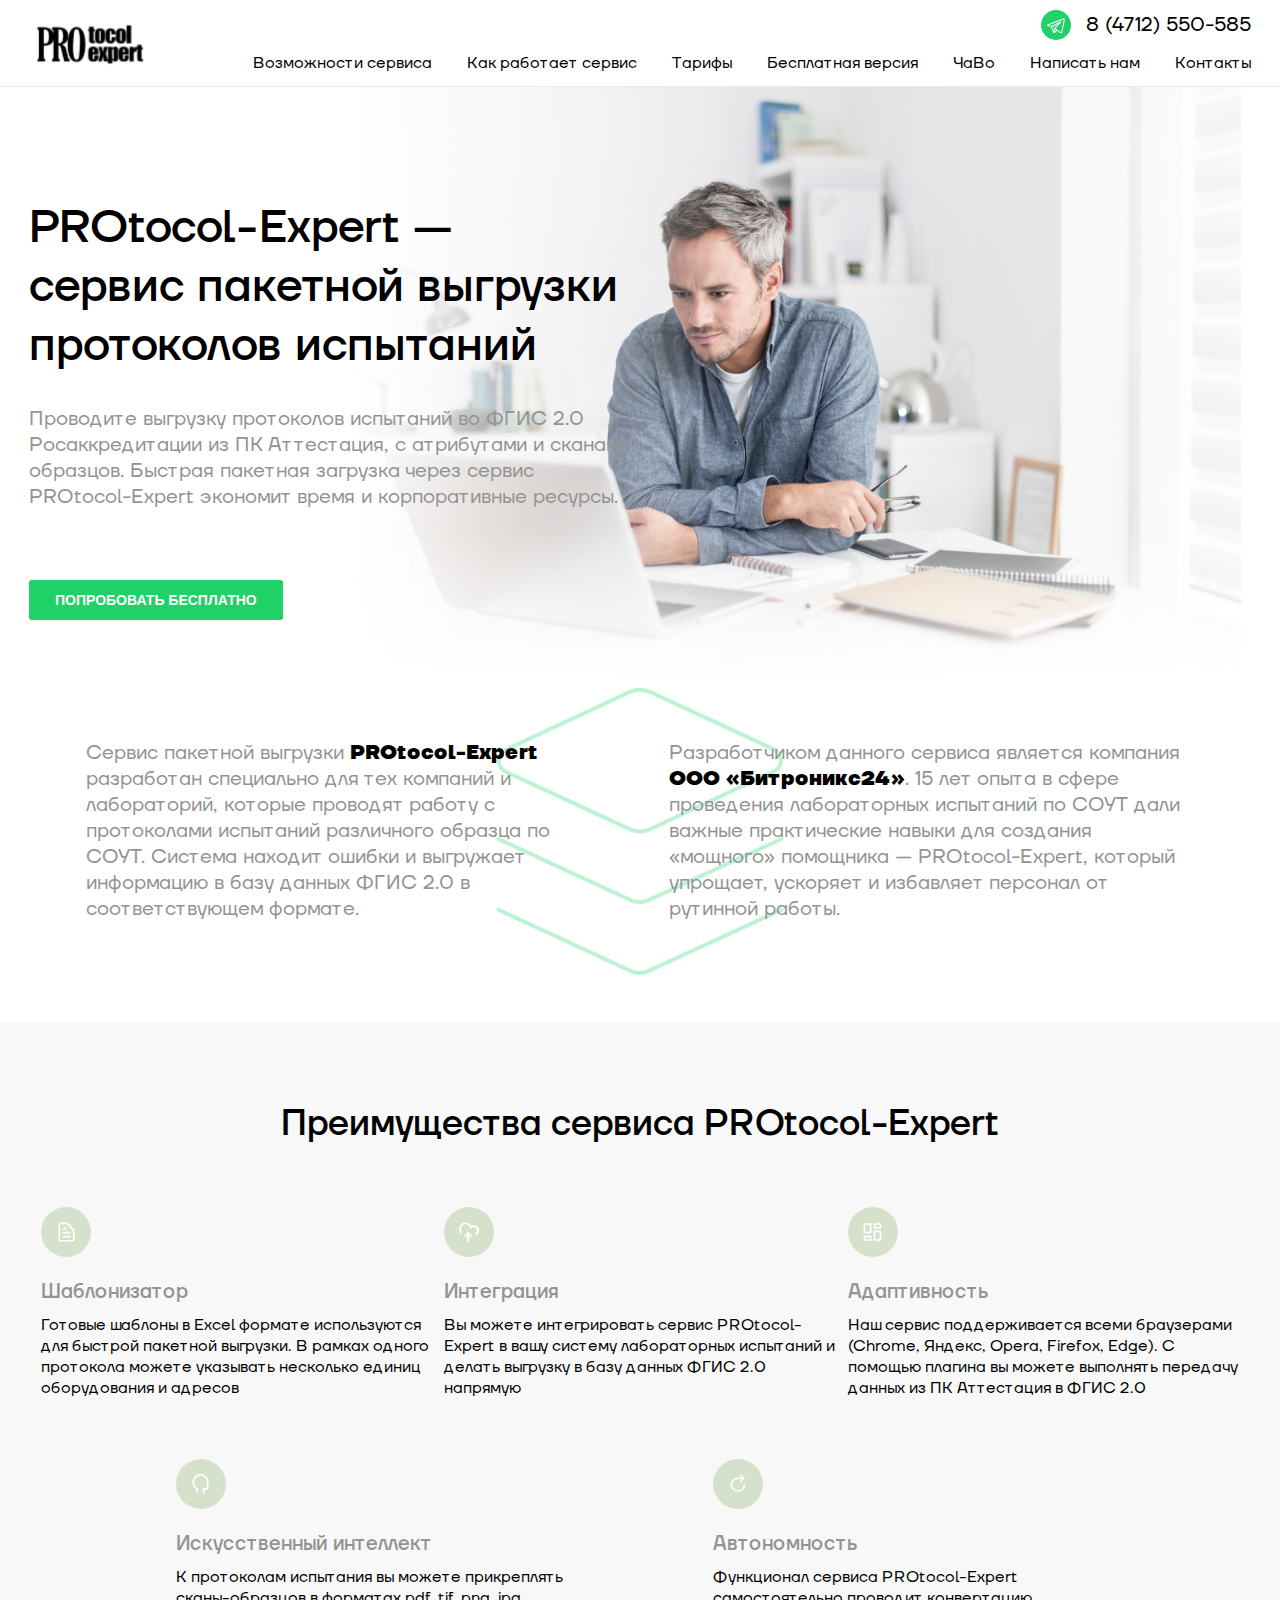
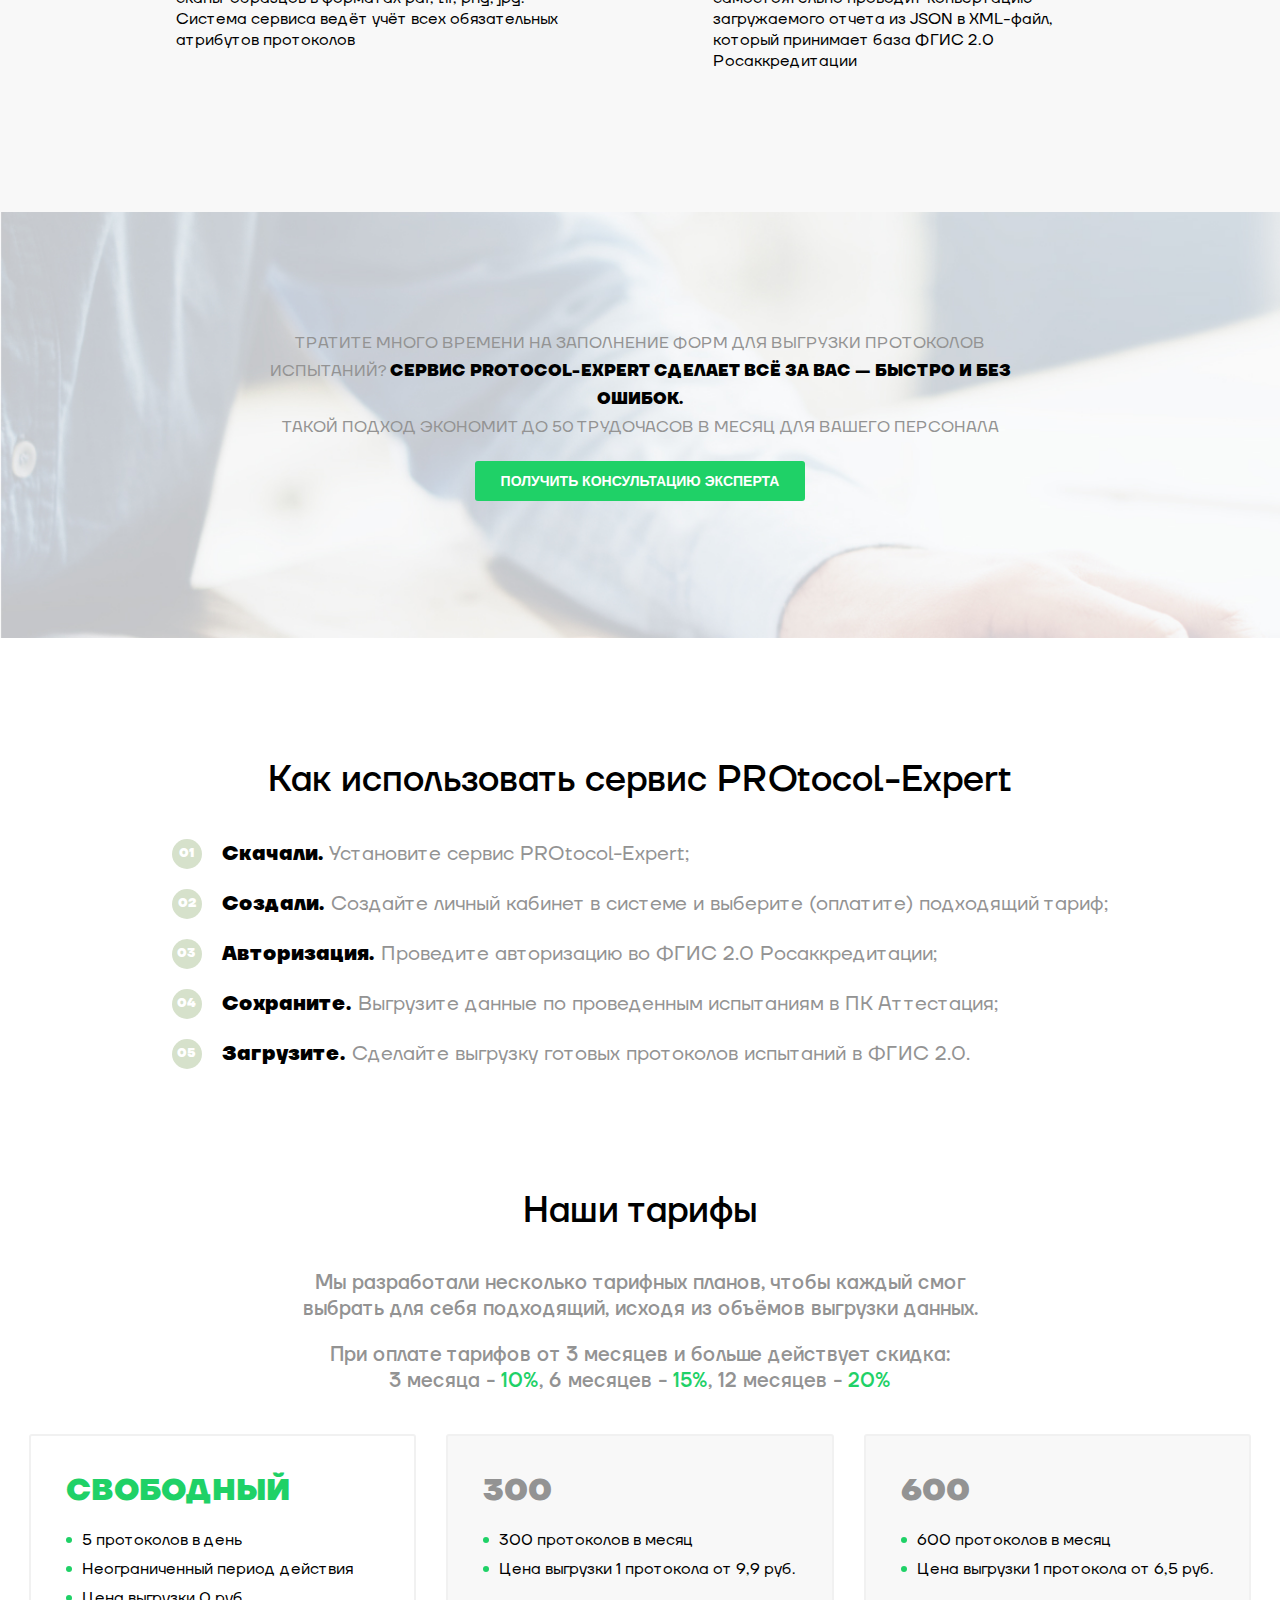
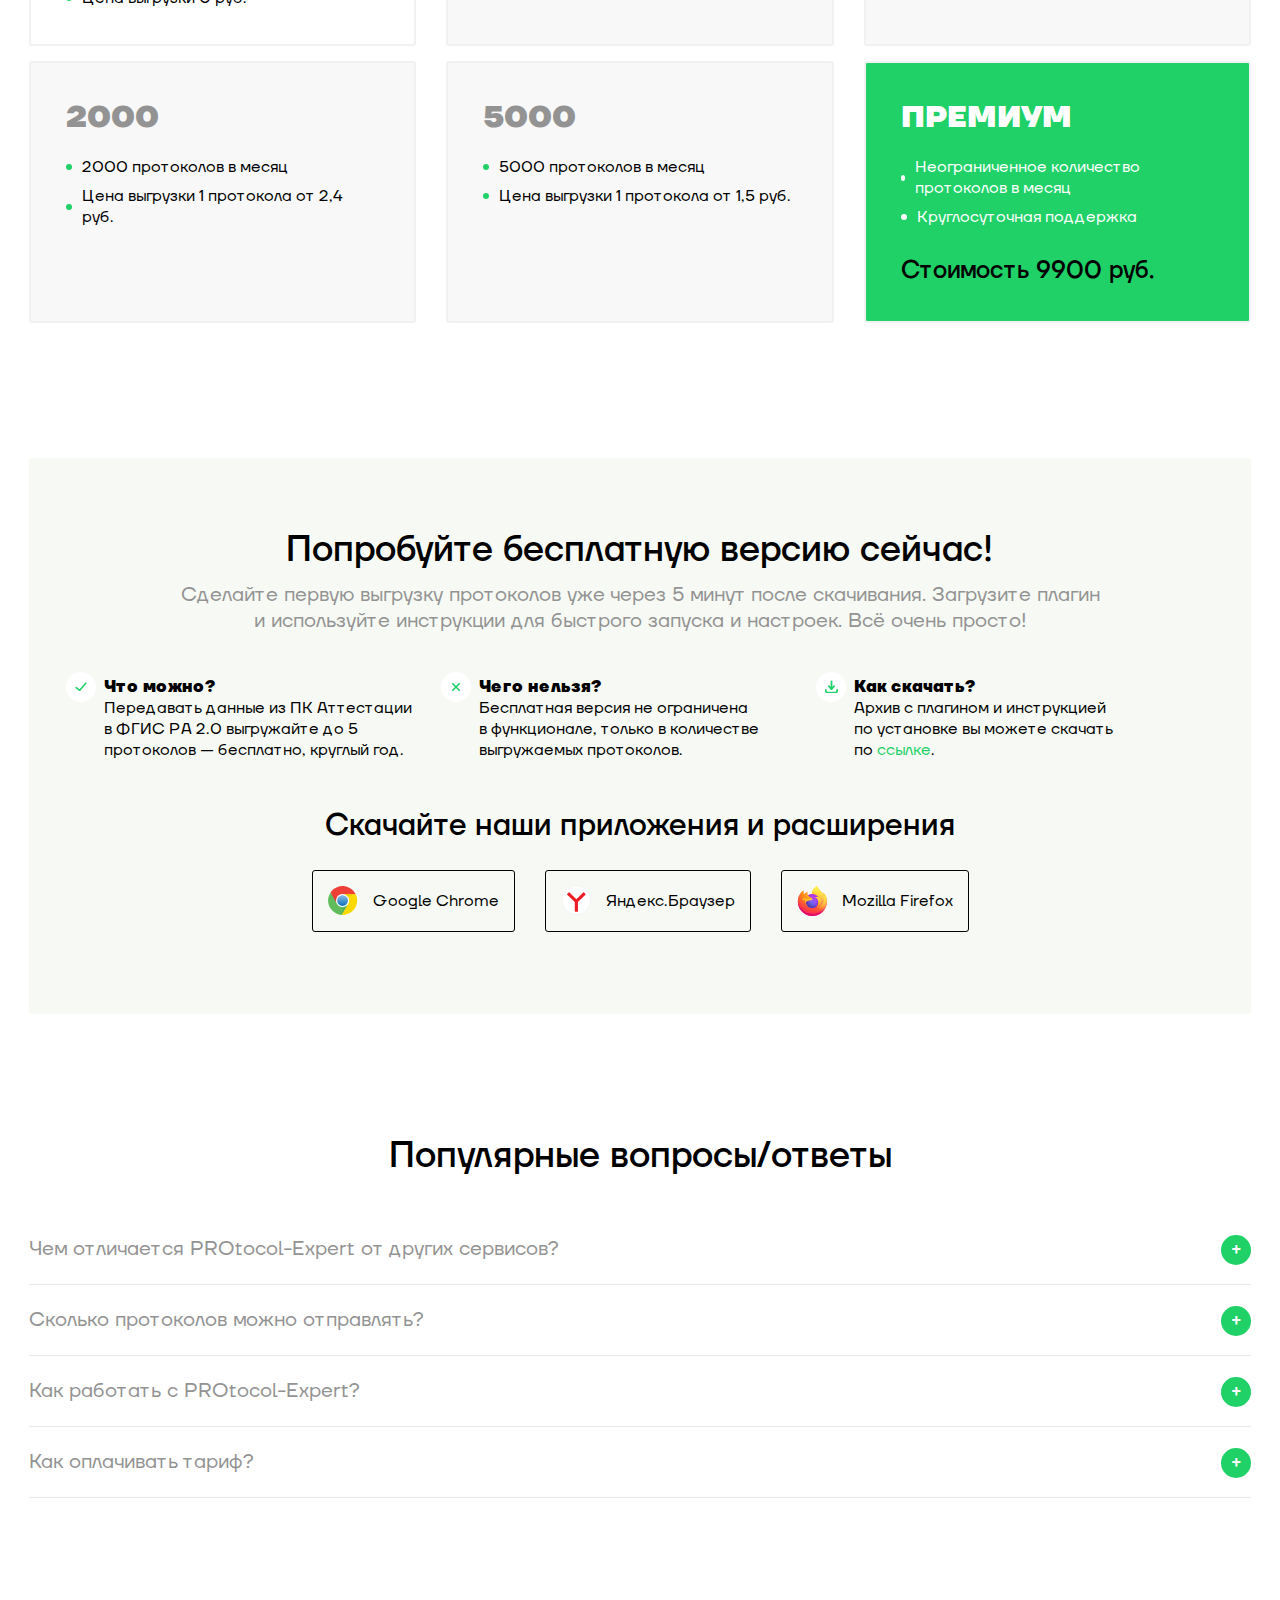
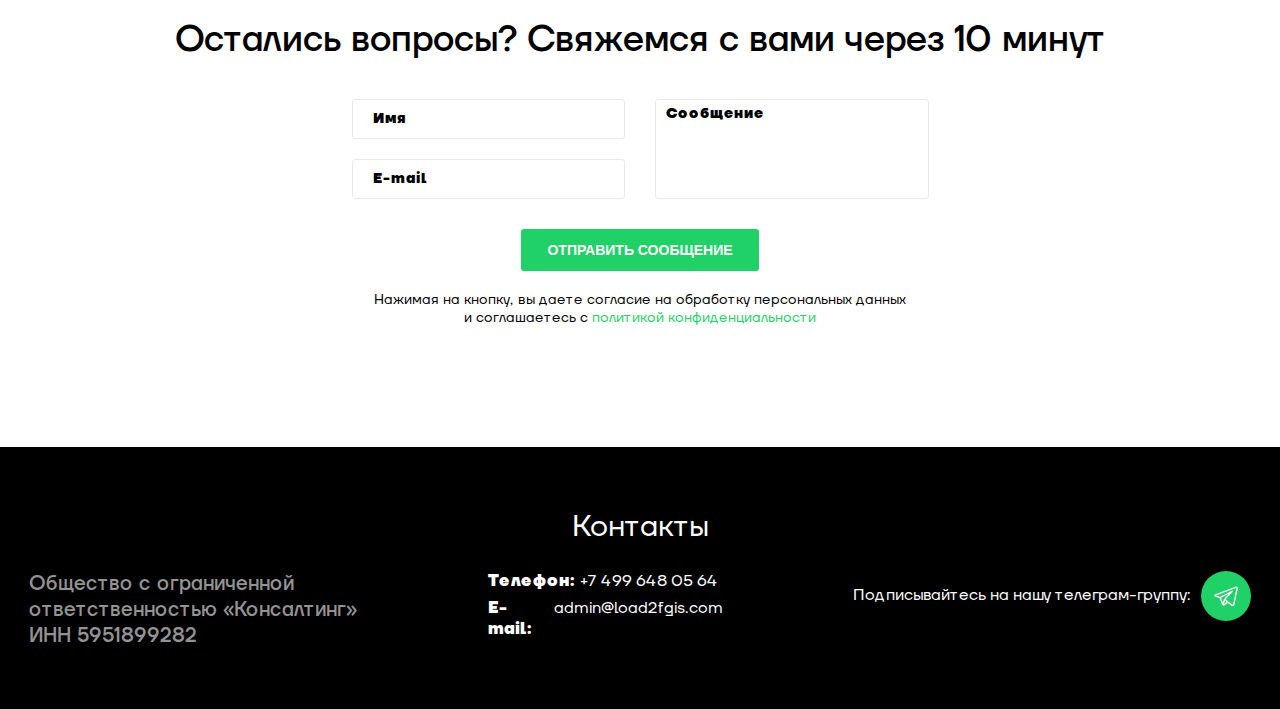
==== commit 34005c70: "Правки + контакты" ====
--- a/protocol-expert/index.html
+++ b/protocol-expert/index.html
@@ -27,15 +27,24 @@
 
 			<a href="index.html" class="logo-icon header__logo"></a>
 
-			<ul class="menu-list header__menu-list d-flex">
-				<li class="menu-list__item"><a href="#" class="menu-list__link">Возможности сервиса</a></li>
-				<li class="menu-list__item"><a href="#" class="menu-list__link">Как работает сервис</a></li>
-				<li class="menu-list__item"><a href="#" class="menu-list__link">Тарифы</a></li>
-				<li class="menu-list__item"><a href="#" class="menu-list__link">Бесплатная версия</a></li>
-				<li class="menu-list__item"><a href="#" class="menu-list__link">ЧаВо</a></li>
-				<li class="menu-list__item"><a href="#" class="menu-list__link">Написать нам</a></li>
-				<li class="menu-list__item"><a href="#" class="menu-list__link">Контакты</a></li>
-			</ul>
+			<div class="header__navigation">
+
+				<div class="header__contacts">
+					<a href="#" class="header__contacts-subscription-link subscription-link"></a>
+					<a href="tel:84712550585" class="header__contacts-phone">8 (4712) 550-585</a>
+				</div>
+
+				<ul class="menu-list header__menu-list d-flex">
+					<li class="menu-list__item"><a href="#" class="menu-list__link">Возможности сервиса</a></li>
+					<li class="menu-list__item"><a href="#" class="menu-list__link">Как работает сервис</a></li>
+					<li class="menu-list__item"><a href="#" class="menu-list__link">Тарифы</a></li>
+					<li class="menu-list__item"><a href="#" class="menu-list__link">Бесплатная версия</a></li>
+					<li class="menu-list__item"><a href="#" class="menu-list__link">ЧаВо</a></li>
+					<li class="menu-list__item"><a href="#" class="menu-list__link">Написать нам</a></li>
+					<li class="menu-list__item"><a href="#" class="menu-list__link">Контакты</a></li>
+				</ul>
+
+			</div>
 
 			<div class="icon-menu" aria-label="Бургер меню">
 				<span></span>
@@ -162,6 +171,7 @@
 			</section>
 
 			<section id="consult" class="consult">
+				<div class="consult__nuar_blk nuar_blk"></div>
 				<div class="_container">
 					<div class="consult__text">
 						ТРАТИТЕ МНОГО ВРЕМЕНИ НА ЗАПОЛНЕНИЕ ФОРМ ДЛЯ ВЫГРУЗКИ ПРОТОКОЛОВ ИСПЫТАНИЙ?
@@ -468,7 +478,7 @@
 
 			<div class="footer__column">
 				<p class="footer__subscription">Подписывайтесь на нашу телеграм-группу: <a href="#"
-						class="footer__subscription-link"></a></p>
+						class="footer__subscription-link subscription-link"></a></p>
 			</div>
 
 		</div>
--- a/protocol-expert/css/style.min.css
+++ b/protocol-expert/css/style.min.css
@@ -3078,7 +3078,7 @@
 .header {
   position: relative;
   z-index: 5000;
-  padding: 5px 0;
+  padding: 10px 0;
   border-bottom: 1px solid #E9E9E9;
 }
 .header__row {
@@ -3105,6 +3105,29 @@
   background-position: 0 0;
   background-repeat: no-repeat;
   background-image: url("[data-uri]");
+}
+
+.header__navigation {
+  display: flex;
+  flex-direction: column;
+  align-items: flex-end;
+}
+
+.header__contacts {
+  display: flex;
+  align-items: center;
+  margin-bottom: 10px;
+}
+
+.header__contacts-subscription-link {
+  width: 30px !important;
+  height: 30px !important;
+  margin-right: 15px;
+}
+.header__contacts-subscription-link::before {
+  flex: 0 0 18px !important;
+  width: 18px !important;
+  height: 15px !important;
 }
 
 .menu-list {
@@ -3295,7 +3318,7 @@
   color: #fff;
 }
 
-.footer__subscription-link {
+.subscription-link {
   display: flex;
   justify-content: center;
   align-items: center;
@@ -3304,9 +3327,8 @@
   height: 50px;
   border-radius: 50%;
   background: #1FD167;
-  margin-left: 10px;
-}
-.footer__subscription-link::before {
+}
+.subscription-link::before {
   content: "";
   float: left;
   flex: 0 0 23.65px;
@@ -3318,6 +3340,10 @@
   background-image: url("[data-uri]");
 }
 
+.footer__subscription-link {
+  margin-left: 10px;
+}
+
 .page-recurring {
   padding-bottom: 150px;
 }
@@ -3488,11 +3514,16 @@
 }
 
 .consult {
+  position: relative;
   padding: 117px 0 137px 0;
   background-position: 0 0;
   background-repeat: no-repeat;
   background-size: cover;
   background-image: url("../img/consult.jpg");
+}
+
+.consult__nuar_blk {
+  display: none;
 }
 
 .consult ._container {
@@ -4213,23 +4244,27 @@
   }
 }
 @media (max-width: 480px) {
-  .header__search {
-    display: none;
-  }
-  .header__mob-search-btn {
-    display: flex;
-  }
-  .header__search.active {
+  .about {
+    background-image: none;
+  }
+  .about__nuar_blk {
+    background-color: rgba(0, 0, 0, 0.5647058824);
+  }
+  .about__title,
+.about__subtitle {
+    color: #fff;
+  }
+  .consult {
+    background-image: none;
+  }
+  .consult__nuar_blk {
     display: block;
-    position: absolute;
-    top: 50px;
-    left: 0;
-    max-width: 100%;
-    box-shadow: 0 5px 5px rgba(0, 0, 0, 0.3);
-    margin: 0;
-  }
-  .search__input {
-    border-radius: 0 !important;
+    background-color: rgba(0, 0, 0, 0.5647058824);
+  }
+  .consult ._container {
+    position: relative;
+    z-index: 5;
+    color: #fff;
   }
 }
 @media (max-width: 460px) {
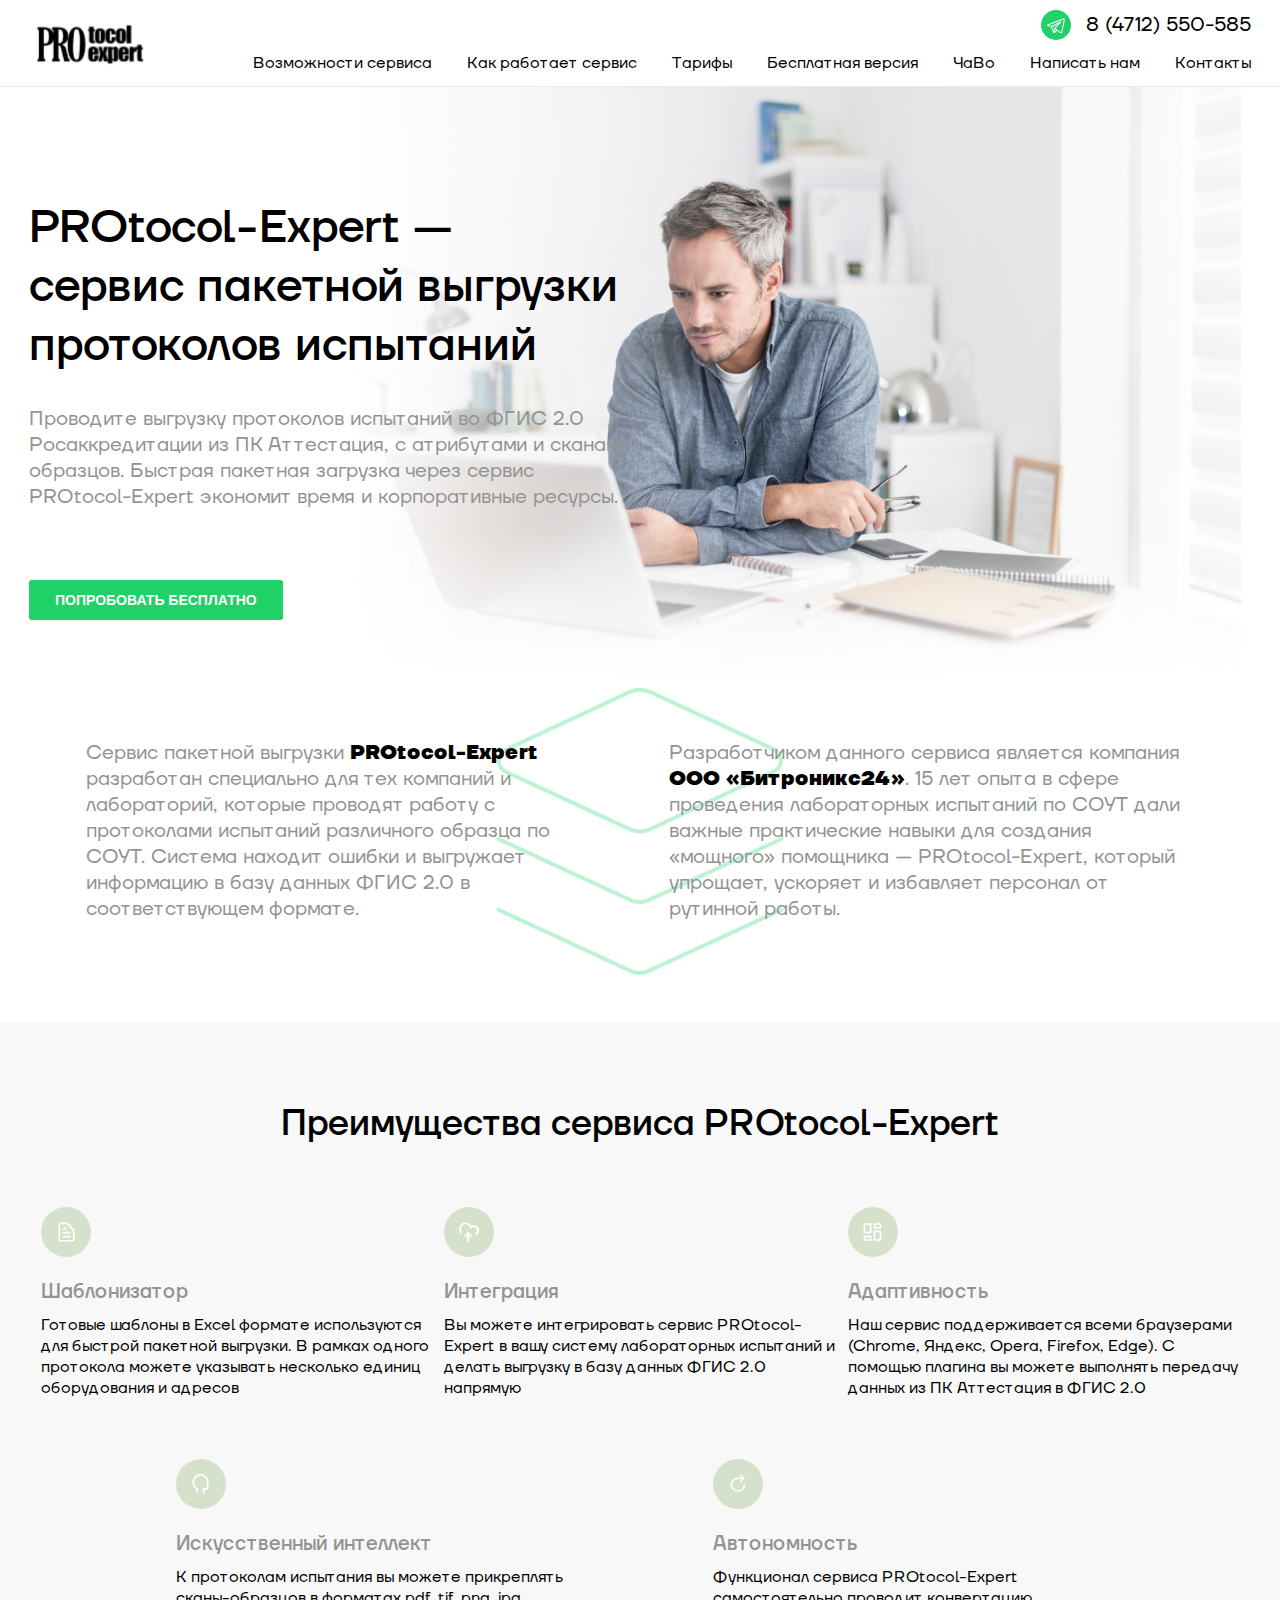
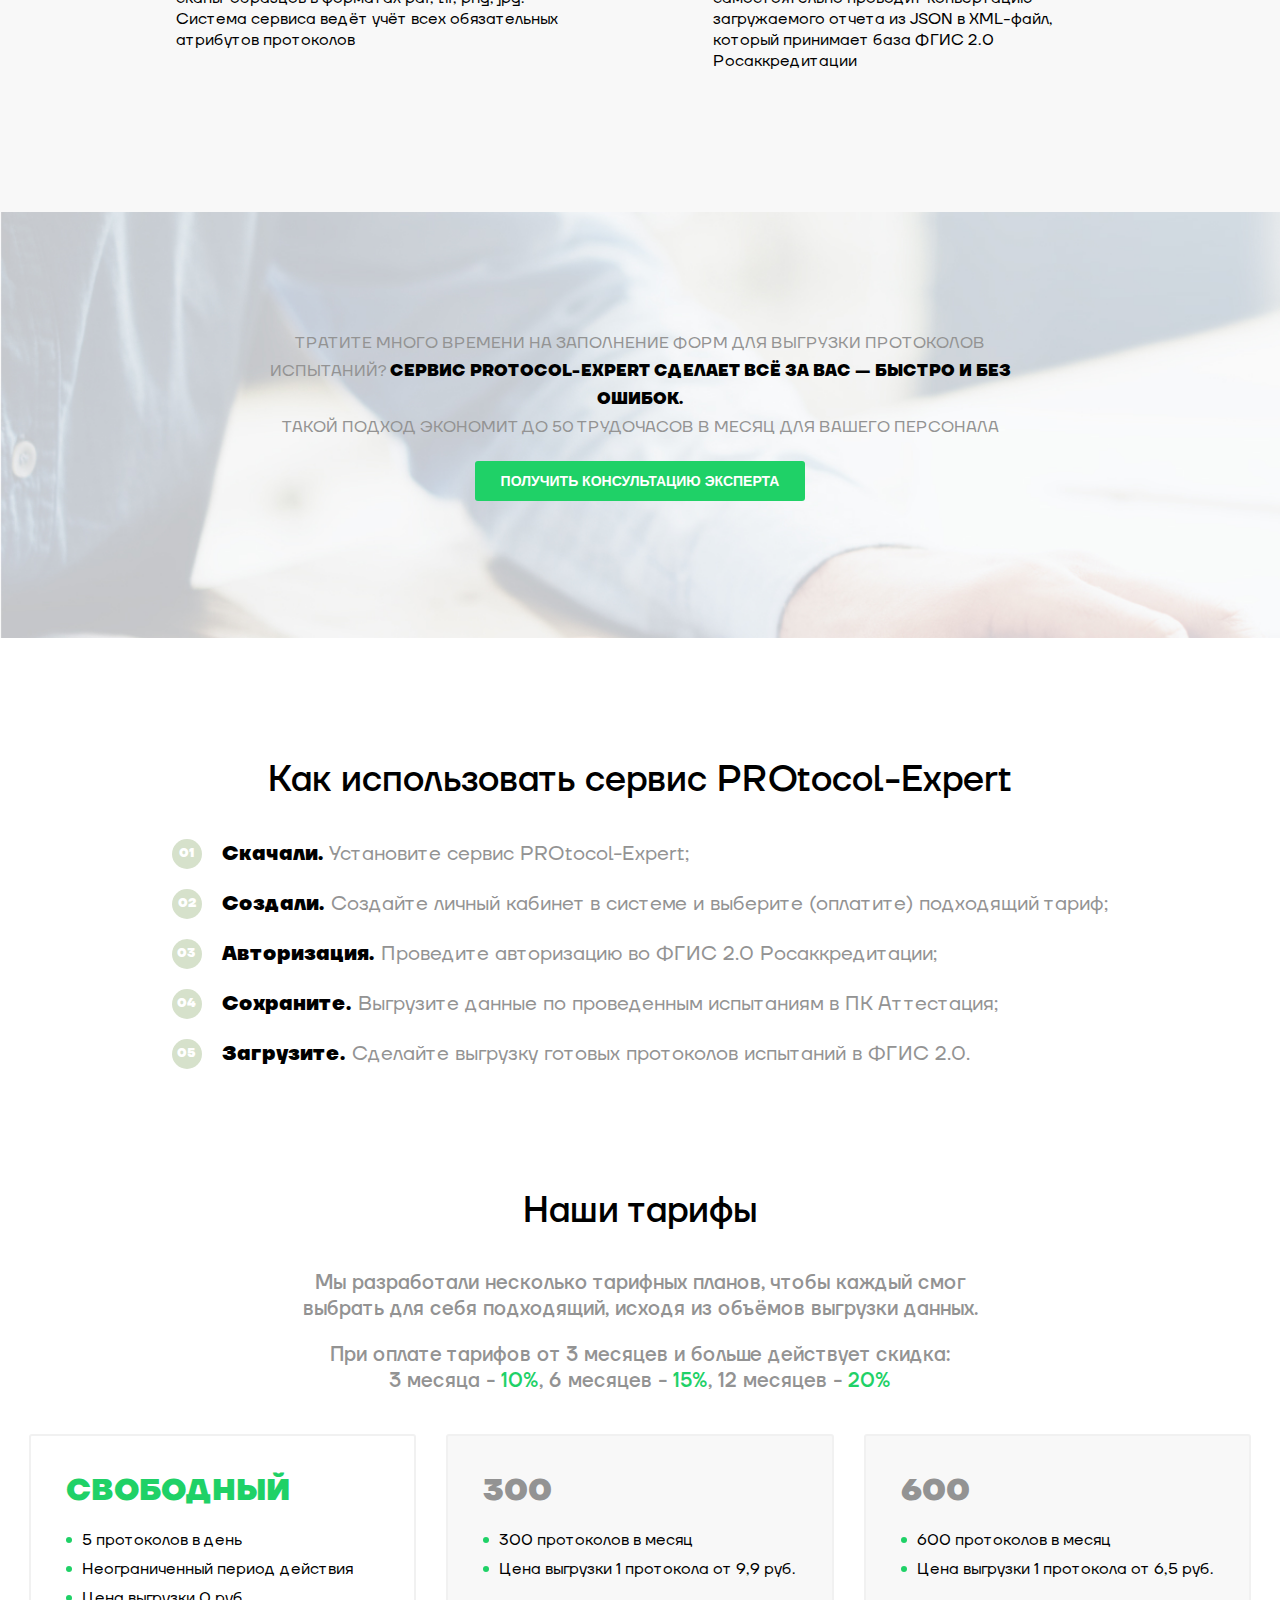
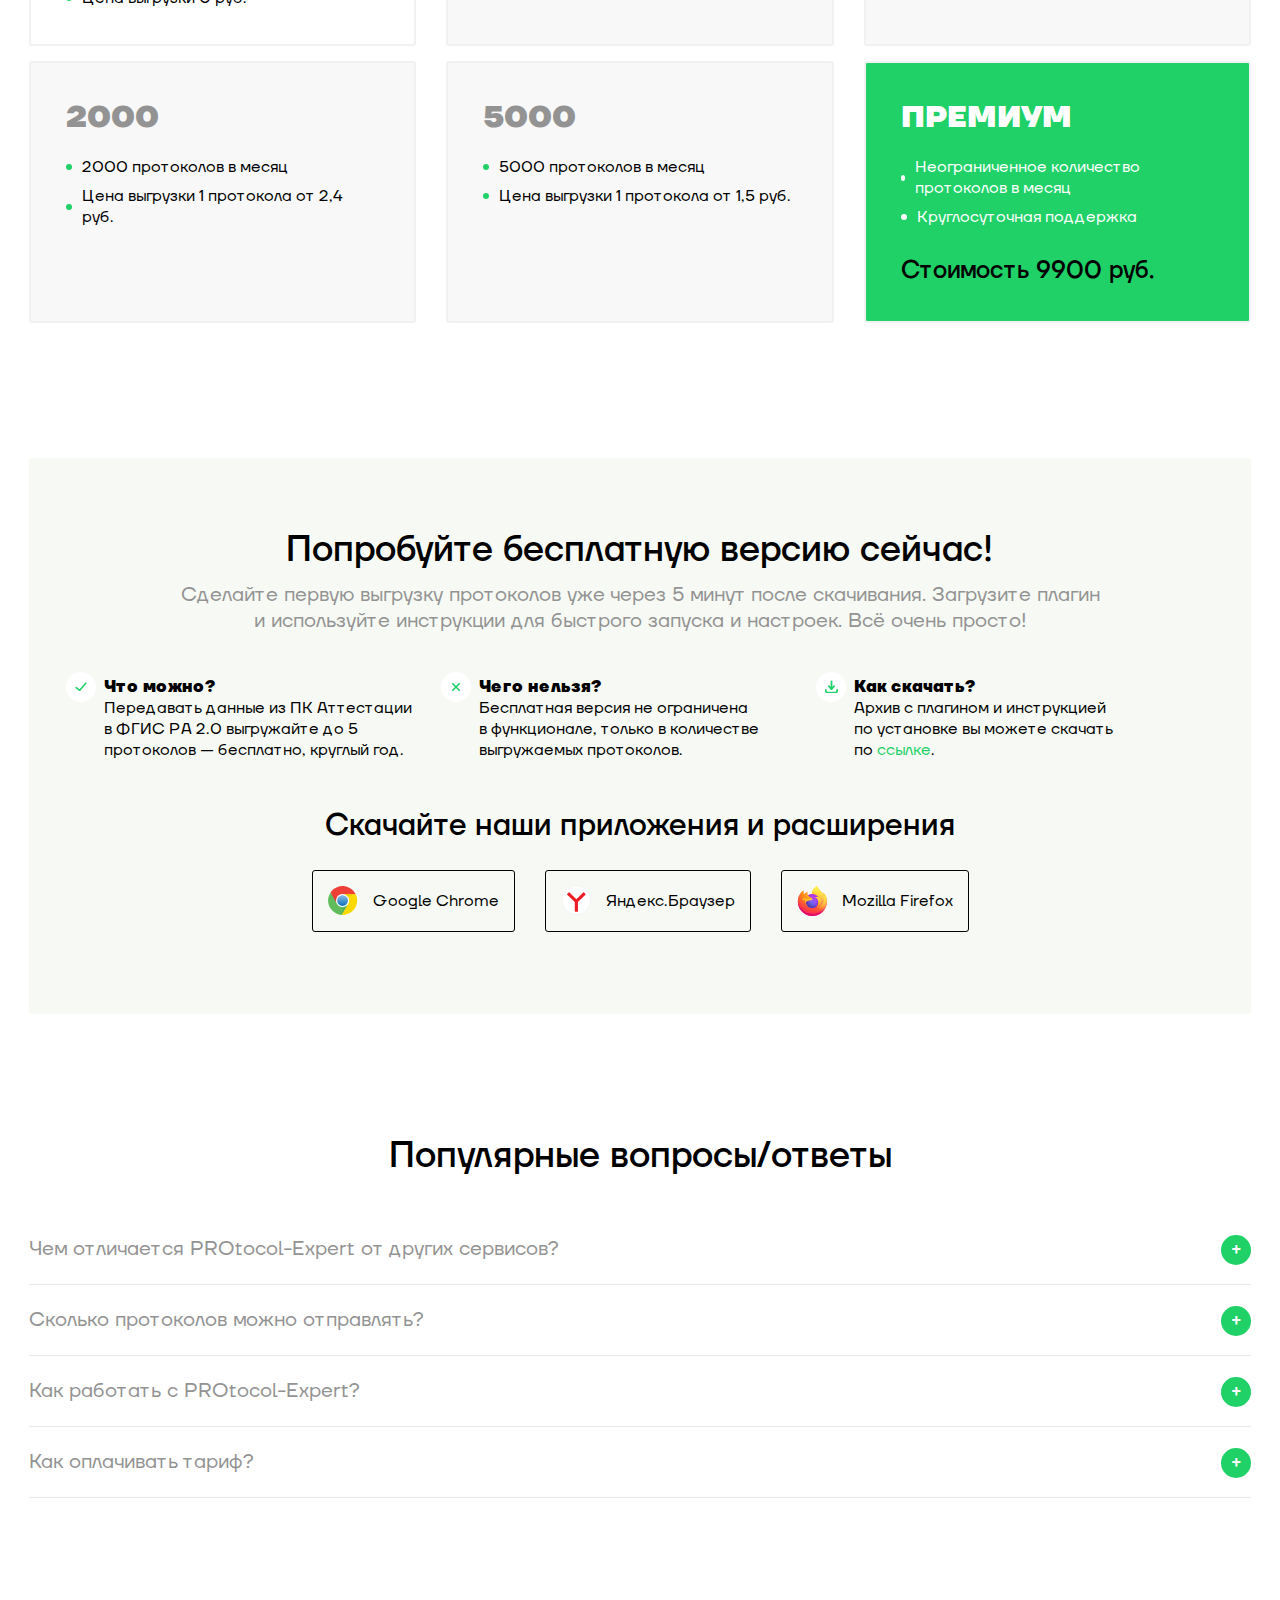
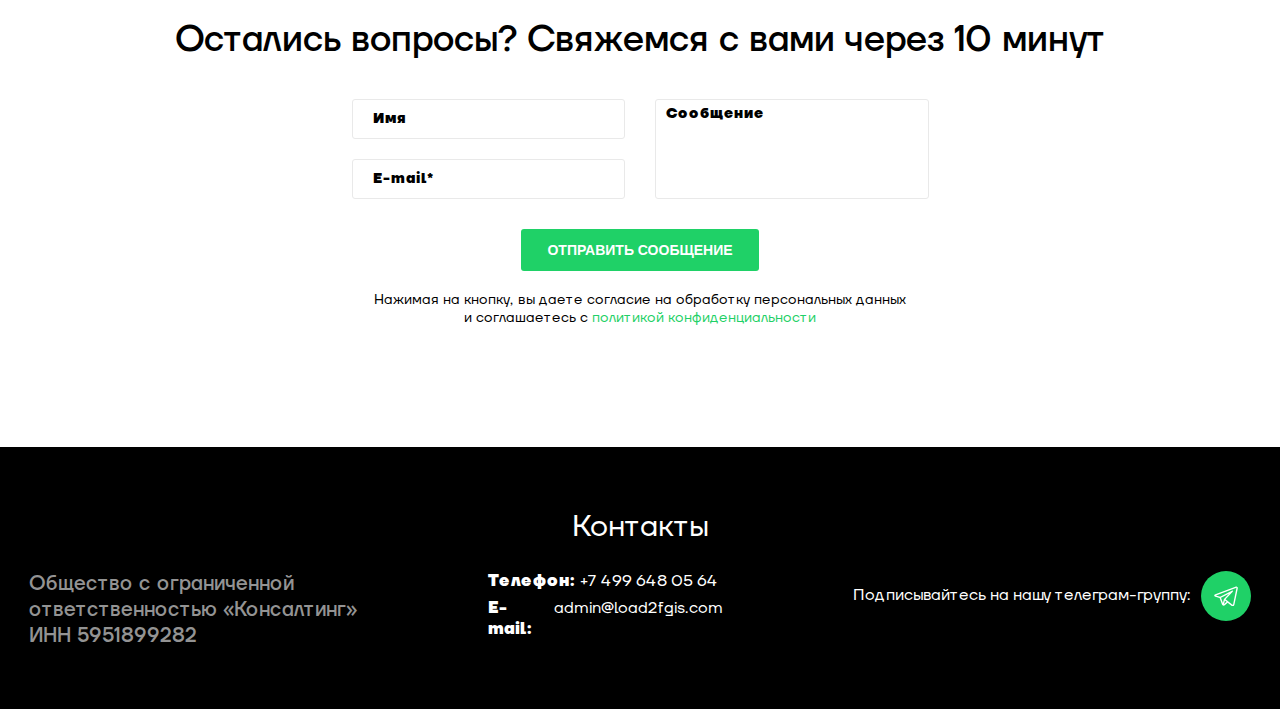
==== commit 57718f76: "Якорные ссылки" ====
--- a/protocol-expert/index.html
+++ b/protocol-expert/index.html
@@ -35,13 +35,13 @@
 				</div>
 
 				<ul class="menu-list header__menu-list d-flex">
-					<li class="menu-list__item"><a href="#" class="menu-list__link">Возможности сервиса</a></li>
-					<li class="menu-list__item"><a href="#" class="menu-list__link">Как работает сервис</a></li>
-					<li class="menu-list__item"><a href="#" class="menu-list__link">Тарифы</a></li>
-					<li class="menu-list__item"><a href="#" class="menu-list__link">Бесплатная версия</a></li>
-					<li class="menu-list__item"><a href="#" class="menu-list__link">ЧаВо</a></li>
-					<li class="menu-list__item"><a href="#" class="menu-list__link">Написать нам</a></li>
-					<li class="menu-list__item"><a href="#" class="menu-list__link">Контакты</a></li>
+					<li class="menu-list__item"><a href="#benefits" class="menu-list__link">Возможности сервиса</a></li>
+					<li class="menu-list__item"><a href="#usage" class="menu-list__link">Как работает сервис</a></li>
+					<li class="menu-list__item"><a href="#tariffs" class="menu-list__link">Тарифы</a></li>
+					<li class="menu-list__item"><a href="#free-version" class="menu-list__link">Бесплатная версия</a></li>
+					<li class="menu-list__item"><a href="#popular" class="menu-list__link">ЧаВо</a></li>
+					<li class="menu-list__item"><a href="#request" class="menu-list__link">Написать нам</a></li>
+					<li class="menu-list__item"><a href="#footer" class="menu-list__link">Контакты</a></li>
 				</ul>
 
 			</div>
@@ -58,18 +58,17 @@
 <!-- Мобильное меню -->
 <div class="mob-menu header__mob-menu">
 	<ul class="mob-menu__list">
-		<li class="mob-menu__item"><a href="#" class="mob-menu__link">Возможности сервиса</a></li>
-		<li class="mob-menu__item"><a href="#" class="mob-menu__link">Как работает сервис</a></li>
-		<li class="mob-menu__item"><a href="#" class="mob-menu__link">Тарифы</a></li>
-		<li class="mob-menu__item"><a href="#" class="mob-menu__link">Бесплатная версия</a></li>
-		<li class="mob-menu__item"><a href="#" class="mob-menu__link">Написать нам</a></li>
-		<li class="mob-menu__item"><a href="#" class="mob-menu__link">Контакты</a></li>
+		<li class="mob-menu__item"><a href="#benefits" class="mob-menu__link">Возможности сервиса</a></li>
+		<li class="mob-menu__item"><a href="#usage" class="mob-menu__link">Как работает сервис</a></li>
+		<li class="mob-menu__item"><a href="#tariffs" class="mob-menu__link">Тарифы</a></li>
+		<li class="mob-menu__item"><a href="#free-version" class="mob-menu__link">Бесплатная версия</a></li>
+		<li class="mob-menu__item"><a href="#popular" class="mob-menu__link">ЧаВо</a></li>
+		<li class="mob-menu__item"><a href="#request" class="mob-menu__link">Написать нам</a></li>
+		<li class="mob-menu__item"><a href="#footer" class="mob-menu__link">Контакты</a></li>
 	</ul>
 	<a href="#callback" class="header__popup-link header__popup-link_mob _popup-link">ЗАКАЗАТЬ ЗВОНОК</a>
 </div>
 		<main class="page">
-
-			
 
 			<section id="about" class="about">
 				<div class="about__nuar_blk nuar_blk"></div>
@@ -426,23 +425,24 @@
 				<div class="_container">
 					<h2 class="request__title title">Остались вопросы? Свяжемся с вами через 10 минут</h2>
 
-					<form action="#" class="request__form">
+					<form action="#" class="request__form" id="form_in_foot">
 
 						<div class="request__form-inner">
 							<div class="request__form-column">
-								<input autocomplete="off" type="text" name="form[]" data-error="Заполните поля" placeholder="Имя"
-									class="request__form-column-input input">
-								<input autocomplete="off" type="text" name="form[]" data-error="Заполните поля" placeholder="E-mail"
-									class="request__form-column-input input">
+								<input type="text" name="name" data-value="Имя" class="request__form-column-input input">
+
+								<input type="text" name="mail" data-value="E-mail*" class="request__form-column-input input _email">
 							</div>
 
 							<div class="request__form-column">
-								<textarea class="request__form-column-textarea input" placeholder="Сообщение" name="" id="" cols="30"
+								<textarea name="message" class="request__form-column-textarea input" data-value="Сообщение" cols="30"
 									rows="10"></textarea>
 							</div>
 						</div>
 
-						<button type="submit" class="request__form-btn btn">ОТПРАВИТЬ СООБЩЕНИЕ</button>
+						<button type="submit" class="request__form-btn form__btn btn _send_btn" data-formid="form_in_foot"
+							data-msg="Заявка на консультацию">ОТПРАВИТЬ
+							СООБЩЕНИЕ</button>
 
 						<p class="request__form-policy">
 							Нажимая на кнопку, вы даете согласие на обработку персональных данных <br>
@@ -496,20 +496,18 @@
 					<img src="img/popup.jpg" alt="">
 				</div>
 				<div class="popup__form-block">
-					<h2>Заказать звонок</h2>
+					<h2>Заявка на расчет</h2>
 					<p class="popup__notific">Оставьте заявку и мы свяжемся с Вами в течении 15 минут</p>
-					<form action="#" class="form">
+					<form action="#" class="form" id="form_in_foot_callback">
 						<div class="form__line">
-							<input id="name" autocomplete="off" type="text" name="form[]" data-error="Заполните поля" data-value="Имя"
-								class="popup__form-input input _req">
-							<input id="tel2" autocomplete="off" type="text" name="form[]" data-error="Заполните поля" data-value="Телефон"
-								class="popup__form-input input _phone _req">
-							<input id="email" autocomplete="off" type="text" name="form[]" data-error="Заполните поля" data-value="Email"
-								class="popup__form-input input _email _req">
+							<input type="text" name="name" data-value="Имя" class="popup__form-input input">
+							<input type="text" name="phone" data-value="Телефон*" class="popup__form-input input _phone">
+							<input type="text" name="mail" data-value="Email" class="popup__form-input input _email">
 						</div>
 						<p class="popup__policy">Заполняя данную форму вы соглашаетесь с <a href="#">политикой
 								конфиденциальности</a></p>
-						<button class="popup__form-btn form__btn btn">Заказать</button>
+						<button type="submit" class="popup__form-btn form__btn btn _send_btn_callback"
+							data-formid="form_in_foot_callback" data-msg="Заявка на обратный звонок">Заказать</button>
 					</form>
 				</div>
 			</div>
--- a/protocol-expert/css/style.min.css
+++ b/protocol-expert/css/style.min.css
@@ -3981,27 +3981,6 @@
   .header__menu-list {
     display: none;
   }
-  .header__search form {
-    max-height: 30px;
-  }
-  .header__contacts {
-    flex: 0 0 133px;
-    margin-left: auto;
-    margin-right: 15px;
-  }
-  .header__phone {
-    font-size: 18px;
-  }
-  .header__time-phone {
-    display: none;
-  }
-  .header__popup-link {
-    display: none;
-  }
-  .header__popup-link_mob {
-    display: flex;
-    margin-left: 0;
-  }
   section {
     padding: 20px 0 !important;
   }
@@ -4165,6 +4144,13 @@
   }
   .about__subtitle {
     color: #000;
+  }
+  .header__contacts {
+    margin-bottom: 0;
+  }
+  .header__navigation {
+    margin-left: auto;
+    margin-right: 20px;
   }
 }
 @media (max-width: 700px) {
@@ -4198,9 +4184,6 @@
   }
 }
 @media (max-width: 515px) {
-  .header__contacts {
-    display: none;
-  }
   .header__mob-phone-icon {
     display: flex;
     margin-right: 25px;
@@ -4242,6 +4225,20 @@
   .benefits__card {
     flex: 0 1 100%;
   }
+  .header__contacts-phone {
+    font-size: 14px;
+    margin-top: 3px;
+  }
+  .header__contacts-subscription-link {
+    width: 25px !important;
+    height: 25px !important;
+    margin-right: 10px;
+  }
+  .header__contacts-subscription-link::before {
+    flex: 0 0 15px !important;
+    width: 15px !important;
+    height: 13px !important;
+  }
 }
 @media (max-width: 480px) {
   .about {
@@ -4305,4 +4302,7 @@
   .about {
     background-position: 0;
   }
+  .popup__form-btn {
+    width: 100%;
+  }
 }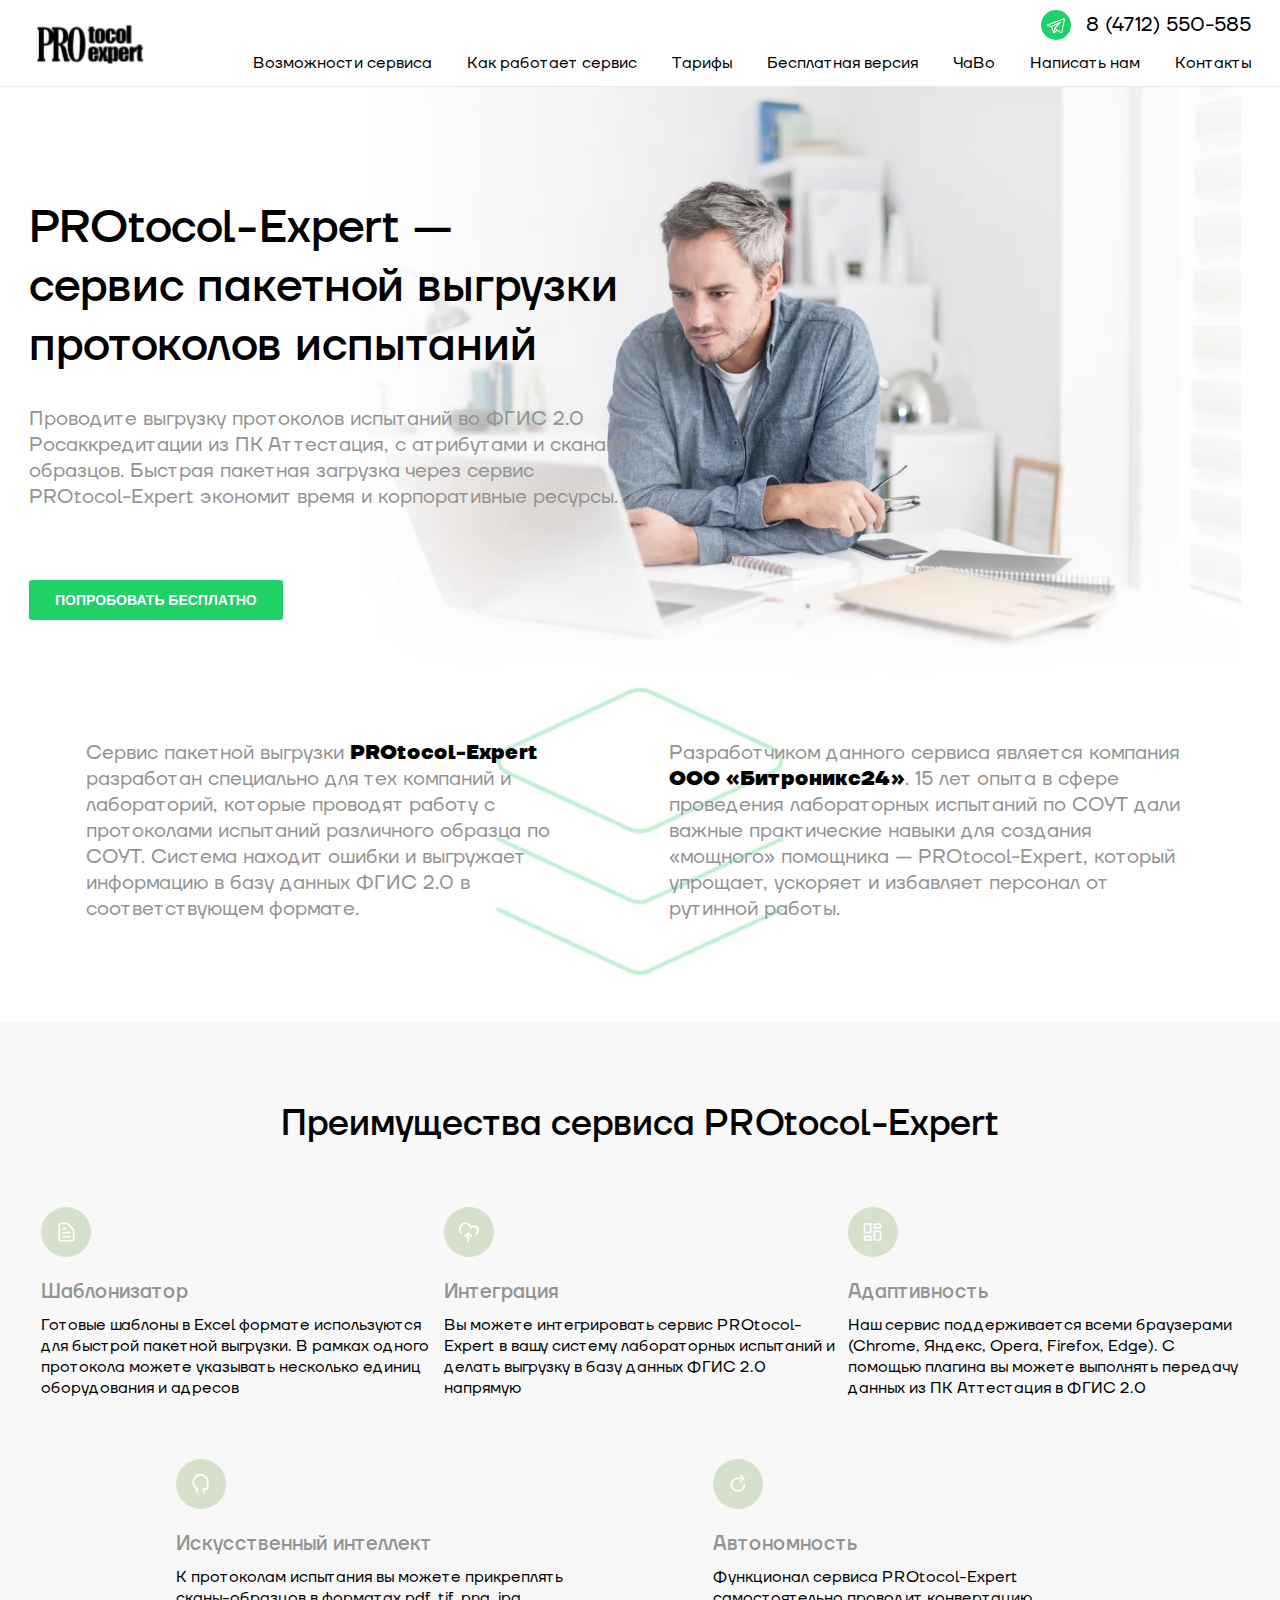
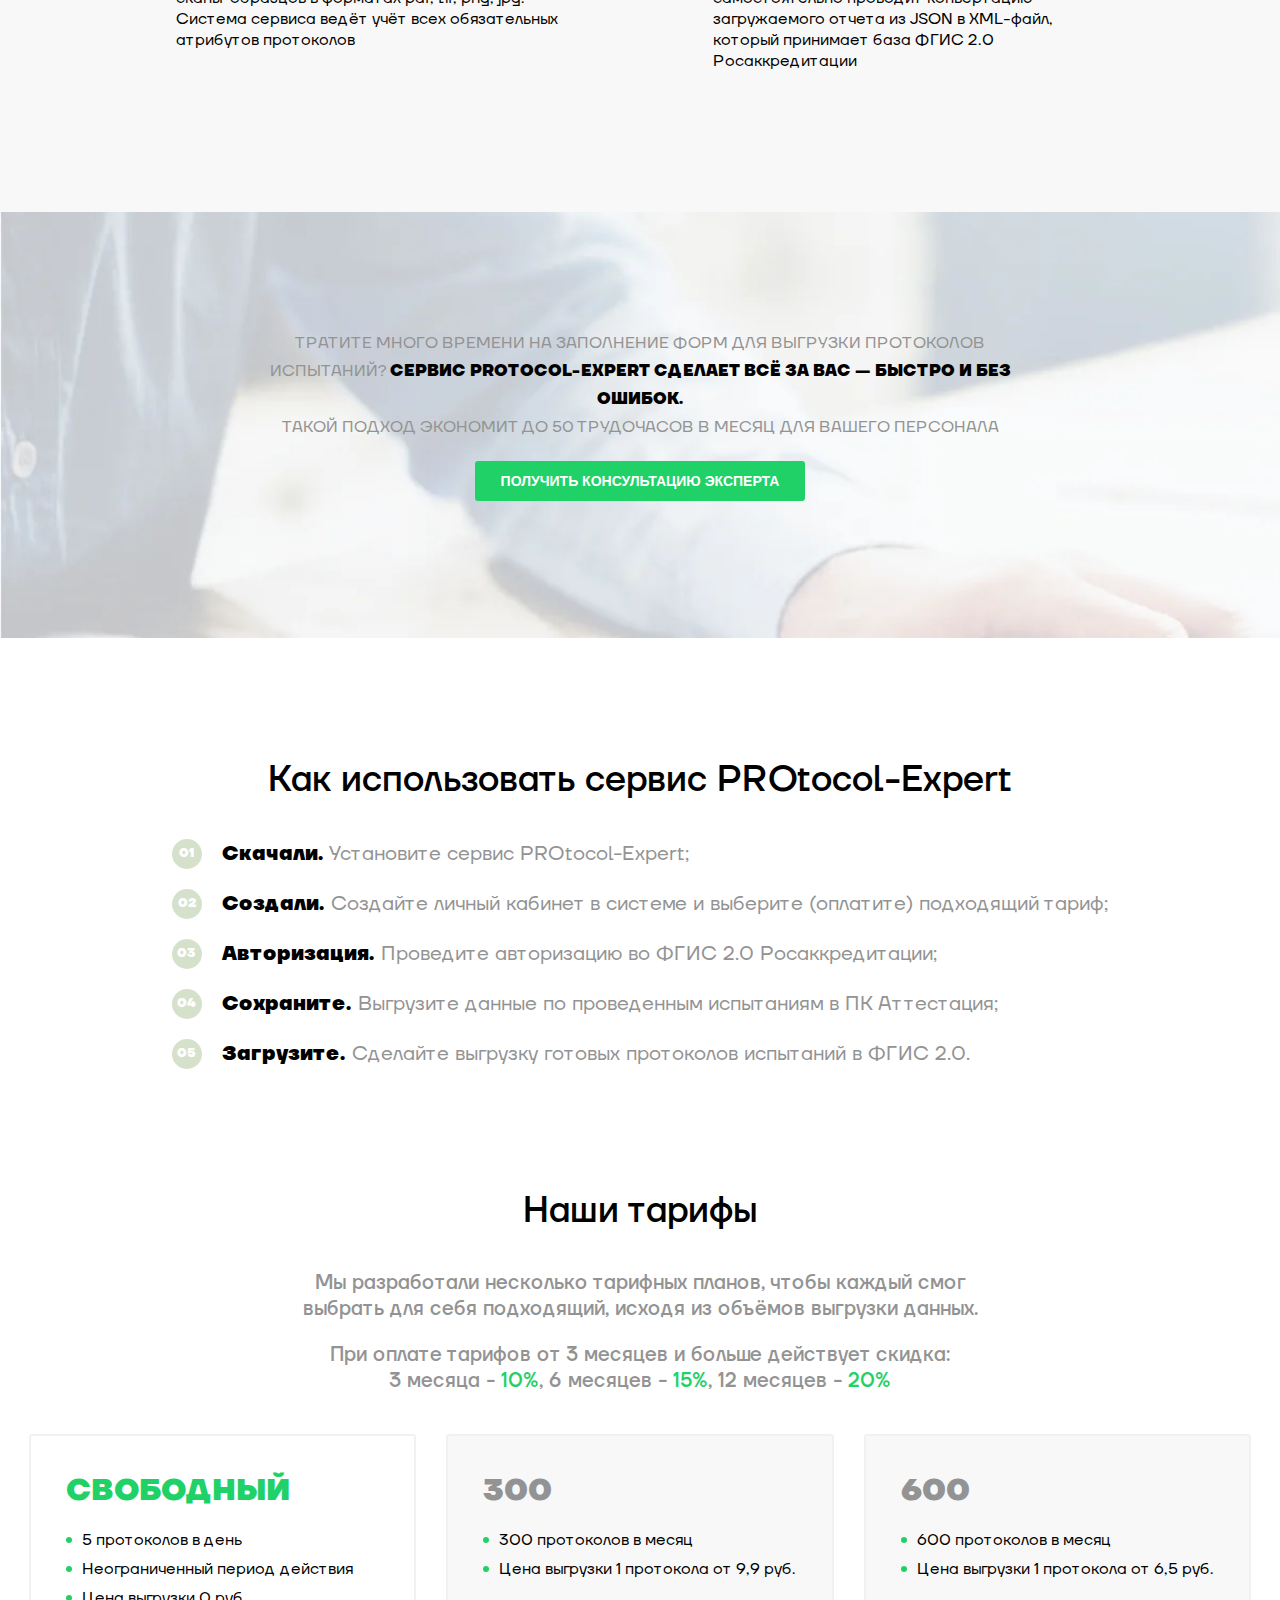
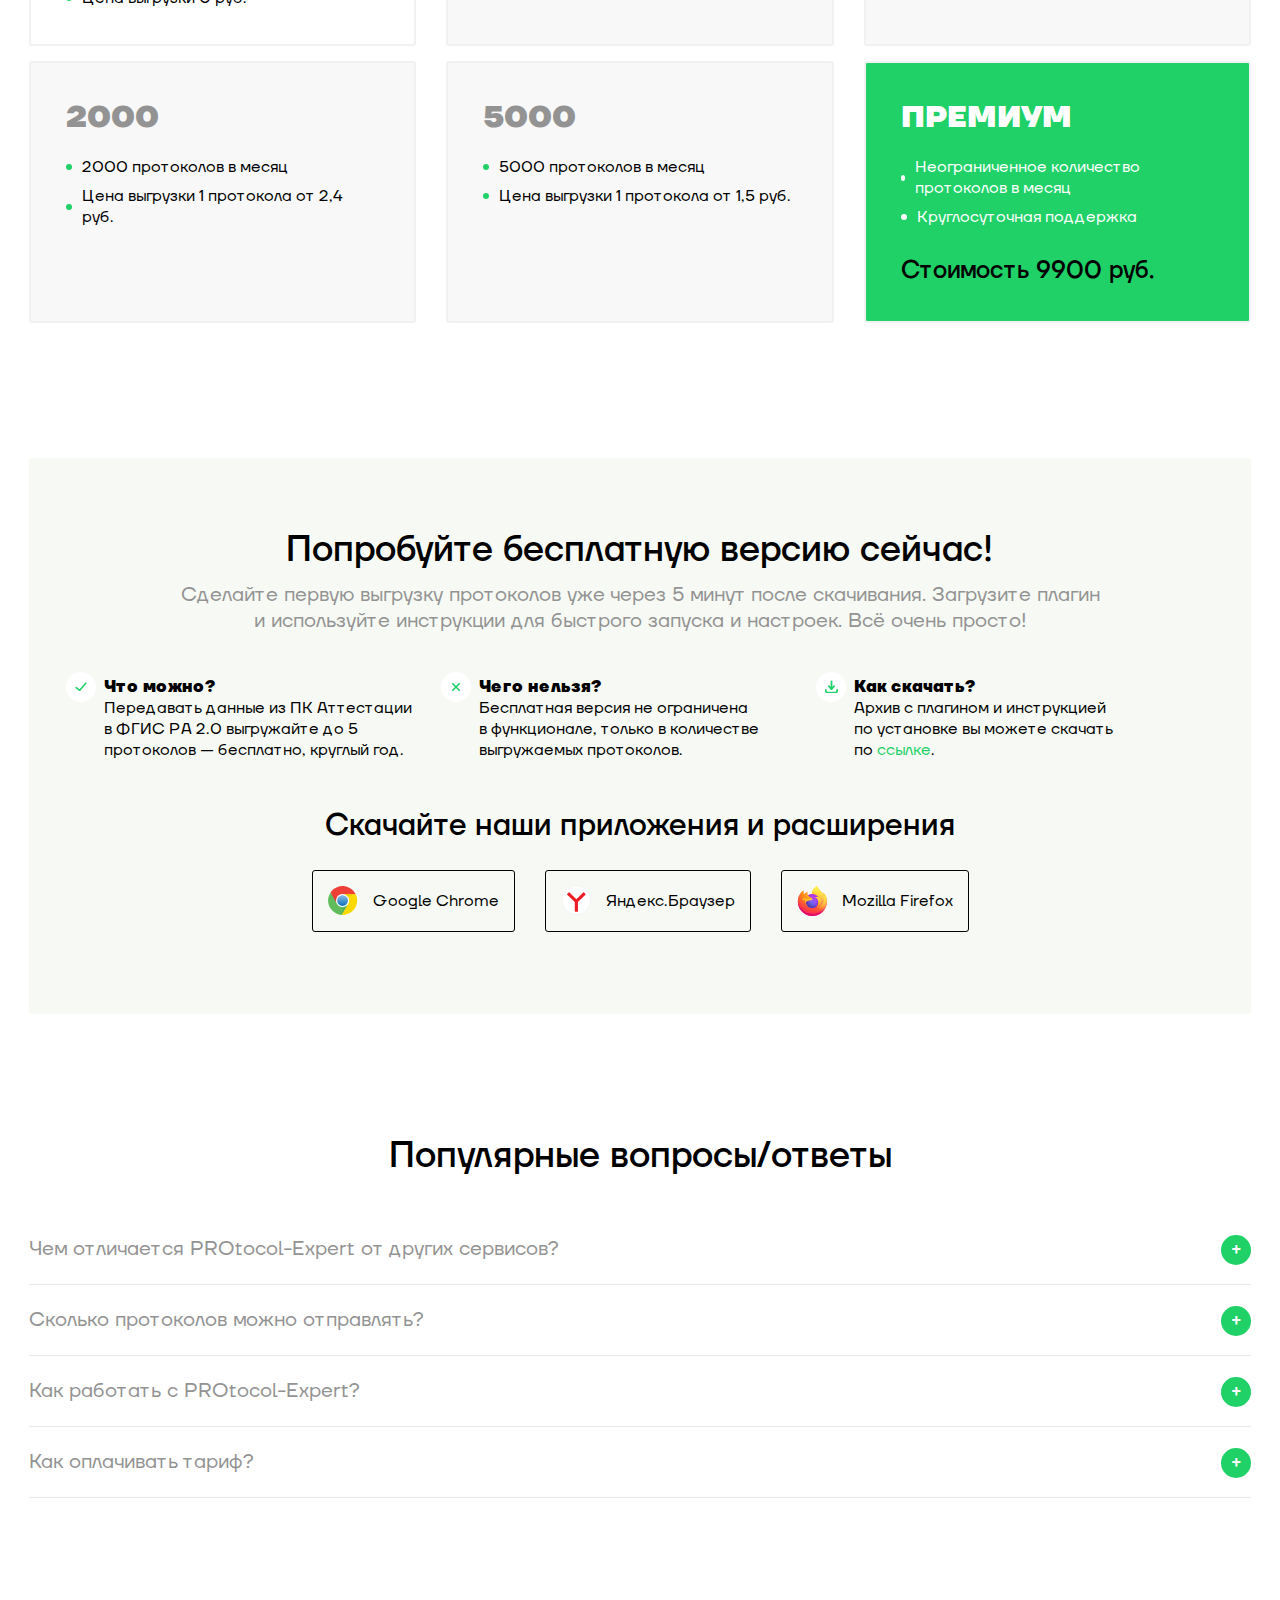
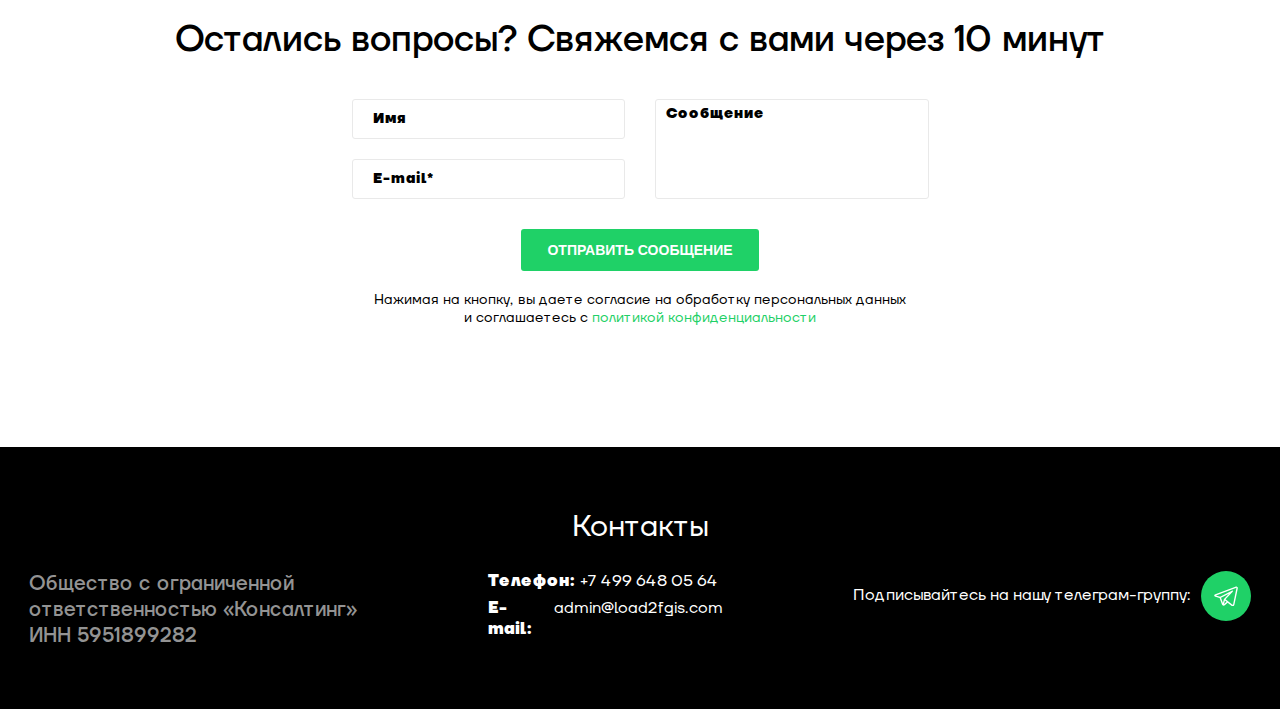
==== commit feb99f7a: "Сборка" ====
--- a/protocol-expert/index.html
+++ b/protocol-expert/index.html
@@ -1,591 +1,591 @@
-<!DOCTYPE html>
-<html lang="ru">
-<head>
-	<title>Главная</title>
-	<meta charset="UTF-8">
-	<meta name="format-detection" content="telephone=no">
-	<link rel="stylesheet" href="css/style.min.css">
-	<!-- <link rel="stylesheet" href="css/fancybox.css"> -->
-	<link rel="icon" type="image/png" href="img/favicons/icon256.png" sizes="256x256">
-	<link rel="icon" type="image/png" href="img/favicons/icon128.png" sizes="128x128">
-	<link rel="icon" type="image/png" href="img/favicons/icon64.png" sizes="64x64">
-	<link rel="icon" type="image/png" href="img/favicons/icon32.png" sizes="32x32">
-	<link rel="icon" type="image/png" href="img/favicons/icon16.png" sizes="16x16">
-	<link rel="icon" type="image/png" href="img/favicons/icon.svg" sizes="any">
-	<link rel="shortcut icon" href="favicon.ico">
-	<!-- <meta name="robots" content="noindex, nofollow"> -->
-	<!-- <meta name="viewport" content="width=device-width, initial-scale=1.0, maximum-scale=1.0, user-scalable=0"> -->
-	<meta name="viewport" content="width=device-width, initial-scale=1.0">
-</head>
-
-<body>
-	<div class="wrapper">
-		<header id="header" class="header">
-	<div class="header__container _container">
-
-		<div class="header__row d-flex">
-
-			<a href="index.html" class="logo-icon header__logo"></a>
-
-			<div class="header__navigation">
-
-				<div class="header__contacts">
-					<a href="#" class="header__contacts-subscription-link subscription-link"></a>
-					<a href="tel:84712550585" class="header__contacts-phone">8 (4712) 550-585</a>
-				</div>
-
-				<ul class="menu-list header__menu-list d-flex">
-					<li class="menu-list__item"><a href="#benefits" class="menu-list__link">Возможности сервиса</a></li>
-					<li class="menu-list__item"><a href="#usage" class="menu-list__link">Как работает сервис</a></li>
-					<li class="menu-list__item"><a href="#tariffs" class="menu-list__link">Тарифы</a></li>
-					<li class="menu-list__item"><a href="#free-version" class="menu-list__link">Бесплатная версия</a></li>
-					<li class="menu-list__item"><a href="#popular" class="menu-list__link">ЧаВо</a></li>
-					<li class="menu-list__item"><a href="#request" class="menu-list__link">Написать нам</a></li>
-					<li class="menu-list__item"><a href="#footer" class="menu-list__link">Контакты</a></li>
-				</ul>
-
-			</div>
-
-			<div class="icon-menu" aria-label="Бургер меню">
-				<span></span>
-				<span></span>
-				<span></span>
-			</div>
-
-		</div>
-</header>
-
-<!-- Мобильное меню -->
-<div class="mob-menu header__mob-menu">
-	<ul class="mob-menu__list">
-		<li class="mob-menu__item"><a href="#benefits" class="mob-menu__link">Возможности сервиса</a></li>
-		<li class="mob-menu__item"><a href="#usage" class="mob-menu__link">Как работает сервис</a></li>
-		<li class="mob-menu__item"><a href="#tariffs" class="mob-menu__link">Тарифы</a></li>
-		<li class="mob-menu__item"><a href="#free-version" class="mob-menu__link">Бесплатная версия</a></li>
-		<li class="mob-menu__item"><a href="#popular" class="mob-menu__link">ЧаВо</a></li>
-		<li class="mob-menu__item"><a href="#request" class="mob-menu__link">Написать нам</a></li>
-		<li class="mob-menu__item"><a href="#footer" class="mob-menu__link">Контакты</a></li>
-	</ul>
-	<a href="#callback" class="header__popup-link header__popup-link_mob _popup-link">ЗАКАЗАТЬ ЗВОНОК</a>
-</div>
-		<main class="page">
-
-			<section id="about" class="about">
-				<div class="about__nuar_blk nuar_blk"></div>
-				<div class="_container">
-					<h1 class="about__title">
-						PROtocol-Expert — <br>
-						cервис пакетной выгрузки <br>
-						протоколов испытаний
-					</h1>
-					<p class="about__subtitle">
-						Проводите выгрузку протоколов испытаний во ФГИС 2.0 <br>
-						Росаккредитации из ПК Аттестация, с атрибутами и сканами <br>
-						образцов. Быстрая пакетная загрузка через сервис <br>
-						PROtocol-Expert экономит время и корпоративные ресурсы.
-					</p>
-					<a href="#callback" class="about__link btn _popup-link">ПОПРОБОВАТЬ БЕСПЛАТНО</a>
-				</div>
-			</section>
-
-			<section id="service" class="service">
-				<div class="_container">
-					<div class="service__inner">
-						<div class="service__img">
-							<img src="img/about-service.jpg" alt="">
-						</div>
-						<div class="service__column">
-							<p class="service__text">
-								Сервис пакетной выгрузки <span>PROtocol-Expert</span> разработан специально для тех компаний и
-								лабораторий, которые
-								проводят работу с протоколами испытаний различного образца
-								по СОУТ. Система находит ошибки и выгружает информацию в базу данных ФГИС 2.0 в соответствующем формате.
-							</p>
-						</div>
-						<div class="service__column">
-							<p class="service__text">
-								Разработчиком данного сервиса является компания <span>ООО «Битроникс24»</span>. 15 лет опыта в сфере
-								проведения
-								лабораторных испытаний по СОУТ дали важные практические навыки для создания «мощного» помощника —
-								PROtocol-Expert, который упрощает, ускоряет и избавляет персонал от рутинной работы.
-							</p>
-						</div>
-					</div>
-				</div>
-			</section>
-
-			<section id="benefits" class="benefits">
-				<div class="_container">
-					<h2 class="benefits__title title">Преимущества сервиса PROtocol-Expert</h2>
-
-					<div class="benefits__inner">
-
-						<div class="benefits__card">
-							<span class="benefits__card-icon benefits__card-icon-01"></span>
-							<h5 class="benefits__card-title">Шаблонизатор</h5>
-							<p class="benefits__card-text">
-								Готовые шаблоны в Excel формате используются для быстрой пакетной выгрузки. В рамках одного протокола
-								можете указывать несколько единиц оборудования и адресов
-							</p>
-						</div>
-
-						<div class="benefits__card">
-							<span class="benefits__card-icon benefits__card-icon-02"></span>
-							<h5 class="benefits__card-title">Интеграция</h5>
-							<p class="benefits__card-text">
-								Вы можете интегрировать сервис PROtocol-Expert в вашу систему лабораторных испытаний
-								и делать выгрузку в базу данных ФГИС 2.0 напрямую
-							</p>
-						</div>
-
-						<div class="benefits__card">
-							<span class="benefits__card-icon benefits__card-icon-03"></span>
-							<h5 class="benefits__card-title">Адаптивность</h5>
-							<p class="benefits__card-text">
-								Наш сервис поддерживается всеми браузерами (Chrome, Яндекс, Opera, Firefox, Edge).
-								С помощью плагина вы можете выполнять передачу данных из ПК Аттестация в ФГИС 2.0 </p>
-						</div>
-
-						<div class="benefits__card">
-							<span class="benefits__card-icon benefits__card-icon-04"></span>
-							<h5 class="benefits__card-title">Искусственный интеллект</h5>
-							<p class="benefits__card-text">
-								К протоколам испытания вы можете прикреплять сканы-образцов в форматах pdf, tif, png, jpg. Система
-								сервиса ведёт учёт всех обязательных атрибутов протоколов
-							</p>
-						</div>
-
-						<div class="benefits__card">
-							<span class="benefits__card-icon benefits__card-icon-05"></span>
-							<h5 class="benefits__card-title">Автономность</h5>
-							<p class="benefits__card-text">
-								Функционал сервиса PROtocol-Expert самостоятельно проводит конвертацию загружаемого отчета из JSON в
-								XML-файл, который принимает база ФГИС 2.0 Росаккредитации
-							</p>
-						</div>
-
-					</div>
-
-				</div>
-			</section>
-
-			<section id="consult" class="consult">
-				<div class="consult__nuar_blk nuar_blk"></div>
-				<div class="_container">
-					<div class="consult__text">
-						ТРАТИТЕ МНОГО ВРЕМЕНИ НА ЗАПОЛНЕНИЕ ФОРМ ДЛЯ ВЫГРУЗКИ ПРОТОКОЛОВ ИСПЫТАНИЙ?
-						<span>СЕРВИС PROTOCOL-EXPERT СДЕЛАЕТ ВСЁ ЗА ВАС — БЫСТРО И БЕЗ ОШИБОК.</span> <br>
-						ТАКОЙ ПОДХОД ЭКОНОМИТ ДО 50 ТРУДОЧАСОВ В МЕСЯЦ ДЛЯ ВАШЕГО ПЕРСОНАЛА
-					</div>
-					<a href="#callback" class="consult__link btn _popup-link">ПОЛУЧИТЬ КОНСУЛЬТАЦИЮ ЭКСПЕРТА</a>
-				</div>
-			</section>
-
-			<section id="usage" class="usage">
-				<div class="_container">
-					<h2 class="usage__title title">Как использовать сервис PROtocol-Expert</h2>
-
-					<ul class="usage__list">
-						<li class="usage__list-item">
-							<span>01</span>
-							<p class="usage__list-item-text"><strong>Скачали.</strong> Установите сервис PROtocol-Expert;</p>
-						</li>
-						<li class="usage__list-item">
-							<span>02</span>
-							<p class="usage__list-item-text"><strong>Создали.</strong> Создайте личный кабинет в системе и выберите
-								(оплатите)
-								подходящий тариф;</p>
-						</li>
-						<li class="usage__list-item">
-							<span>03</span>
-							<p class="usage__list-item-text"><strong>Авторизация.</strong> Проведите авторизацию во ФГИС 2.0
-								Росаккредитации;</p>
-						</li>
-						<li class="usage__list-item">
-							<span>04</span>
-							<p class="usage__list-item-text"><strong>Сохраните.</strong> Выгрузите данные по проведенным испытаниям в
-								ПК
-								Аттестация;</p>
-						</li>
-						<li class="usage__list-item">
-							<span>05</span>
-							<p class="usage__list-item-text"><strong>Загрузите.</strong> Сделайте выгрузку готовых протоколов
-								испытаний в
-								ФГИС
-								2.0.</p>
-						</li>
-					</ul>
-
-				</div>
-			</section>
-
-			<section id="tariffs" class="tariffs">
-				<div class="_container">
-
-					<h2 class="tariffs__title title">Наши тарифы</h2>
-					<p class="tariffs__subtitle">
-						Мы разработали несколько тарифных планов, чтобы каждый смог <br>
-						выбрать для себя подходящий, исходя из объёмов выгрузки данных.
-					</p>
-					<p class="tariffs__subtitle">
-						При оплате тарифов от 3 месяцев и больше действует скидка: <br>
-						3 месяца - <span>10%</span>, 6 месяцев - <span>15%</span>, 12 месяцев - <span>20%</span>
-					</p>
-
-					<div class="tariffs__inner">
-
-						<div class="tariffs__column">
-							<div class="tariffs__card white">
-								<h4 class="tariffs__card-title">СВОБОДНЫЙ</h4>
-								<ul class="tariffs__card-list">
-									<li class="tariffs__card-list-item">5 протоколов в день</li>
-									<li class="tariffs__card-list-item">Неограниченный период действия</li>
-									<li class="tariffs__card-list-item">Цена выгрузки 0 руб. </li>
-								</ul>
-							</div>
-						</div>
-
-						<div class="tariffs__column">
-							<div class="tariffs__card">
-								<h4 class="tariffs__card-title">300</h4>
-								<ul class="tariffs__card-list">
-									<li class="tariffs__card-list-item">300 протоколов в месяц</li>
-									<li class="tariffs__card-list-item">Цена выгрузки 1 протокола от 9,9 руб.</li>
-								</ul>
-							</div>
-						</div>
-
-						<div class="tariffs__column">
-							<div class="tariffs__card">
-								<h4 class="tariffs__card-title">600</h4>
-								<ul class="tariffs__card-list">
-									<li class="tariffs__card-list-item">600 протоколов в месяц</li>
-									<li class="tariffs__card-list-item">Цена выгрузки 1 протокола от 6,5 руб.</li>
-								</ul>
-							</div>
-						</div>
-
-						<div class="tariffs__column">
-							<div class="tariffs__card">
-								<h4 class="tariffs__card-title">2000</h4>
-								<ul class="tariffs__card-list">
-									<li class="tariffs__card-list-item">2000 протоколов в месяц</li>
-									<li class="tariffs__card-list-item">Цена выгрузки 1 протокола от 2,4 руб.</li>
-								</ul>
-							</div>
-						</div>
-
-						<div class="tariffs__column">
-							<div class="tariffs__card">
-								<h4 class="tariffs__card-title">5000</h4>
-								<ul class="tariffs__card-list">
-									<li class="tariffs__card-list-item">5000 протоколов в месяц</li>
-									<li class="tariffs__card-list-item">Цена выгрузки 1 протокола от 1,5 руб.</li>
-								</ul>
-							</div>
-						</div>
-
-						<div class="tariffs__column">
-							<div class="tariffs__card green">
-								<h4 class="tariffs__card-title">ПРЕМИУМ</h4>
-								<ul class="tariffs__card-list">
-									<li class="tariffs__card-list-item">
-										Неограниченное количество
-										протоколов в месяц
-									</li>
-									<li class="tariffs__card-list-item">Круглосуточная поддержка</li>
-								</ul>
-								<p class="tariffs__card-price">Стоимость 9900 руб.</p>
-							</div>
-						</div>
-
-					</div>
-
-				</div>
-			</section>
-
-			<section id="free-version" class="free-version">
-				<div class="_container">
-
-					<div class="free-version__descp">
-
-						<h2 class="free-version__title title">Попробуйте бесплатную версию сейчас!</h2>
-						<p class="free-version__subtitle">
-							Сделайте первую выгрузку протоколов уже через 5 минут после скачивания. Загрузите плагин <br>
-							и используйте инструкции для быстрого запуска и настроек. Всё очень просто!
-						</p>
-
-						<div class="free-version__inner">
-							<div class="free-version__column">
-								<div class="free-version__cardText">
-									<span class="free-version__cardText-icon free-version__cardText-icon-01"></span>
-									<div class="free-version__cardText-text">
-										<span>Что можно?</span> <br>
-										Передавать данные из ПК Аттестации <br>
-										в ФГИС РА 2.0 выгружайте до 5 протоколов — бесплатно, круглый
-										год.
-									</div>
-								</div>
-							</div>
-
-							<div class="free-version__column">
-								<div class="free-version__cardText">
-									<span class="free-version__cardText-icon free-version__cardText-icon-02"></span>
-									<div class="free-version__cardText-text">
-										<span>Чего нельзя?</span> <br>
-										Бесплатная версия не ограничена <br>
-										в функционале, только в количестве выгружаемых протоколов.
-									</div>
-								</div>
-							</div>
-
-							<div class="free-version__column">
-								<div class="free-version__cardText">
-									<span class="free-version__cardText-icon free-version__cardText-icon-03"></span>
-									<div class="free-version__cardText-text">
-										<span>Как скачать?</span> <br>
-										Архив с плагином и инструкцией <br>
-										по установке вы можете скачать <br>
-										по <a href="#">ссылке</a>.
-									</div>
-								</div>
-							</div>
-						</div>
-
-						<h2 class="free-version__load-title title">Скачайте наши приложения и расширения</h2>
-
-						<div class="free-version__inner-load">
-							<a href="#" class="free-version__loadCard">
-								<span class="free-version__loadCard-icon free-version__loadCard-icon-01"></span>
-								<p class="free-version__loadCard-text">Google Chrome</p>
-							</a>
-
-							<a href="#" class="free-version__loadCard">
-								<span class="free-version__loadCard-icon free-version__loadCard-icon-02"></span>
-								<p class="free-version__loadCard-text">Яндекс.Браузер</p>
-							</a>
-
-							<a href="#" class="free-version__loadCard">
-								<span class="free-version__loadCard-icon free-version__loadCard-icon-03"></span>
-								<p class="free-version__loadCard-text">Mozilla Firefox</p>
-							</a>
-						</div>
-
-					</div>
-
-				</div>
-			</section>
-
-
-			<section id="popular" class="popular">
-				<div class="_container">
-					<h2 class="popular__title title">Популярные вопросы/ответы</h2>
-
-					<div class="popular__spollers-block spollers-block" data-spollers data-one-spoller>
-						<div class="popular__spollers-block-item spollers-block__item">
-							<div class="popular__spollers-block-title spollers-block__title" data-spoller>Чем отличается
-								PROtocol-Expert от других сервисов?</div>
-							<div class="popular__spollers-block-body spollers-block__body">
-								Единовременно сервис PROtocol-Expert может отправить более 100 протоколов. Количество протоколов в день
-								ограничивается только тарифным планом.
-							</div>
-						</div>
-
-						<div class="popular__spollers-block-item spollers-block__item">
-							<div class="popular__spollers-block-title spollers-block__title" data-spoller>Сколько протоколов можно
-								отправлять?</div>
-							<div class="popular__spollers-block-body spollers-block__body">
-								Единовременно сервис PROtocol-Expert может отправить более 100 протоколов. Количество протоколов в день
-								ограничивается только тарифным планом.
-							</div>
-						</div>
-
-						<div class="popular__spollers-block-item spollers-block__item">
-							<div class="popular__spollers-block-title spollers-block__title" data-spoller>Как работать с
-								PROtocol-Expert?</div>
-							<div class="popular__spollers-block-body spollers-block__body">
-								Единовременно сервис PROtocol-Expert может отправить более 100 протоколов. Количество протоколов в день
-								ограничивается только тарифным планом.
-							</div>
-						</div>
-
-						<div class="popular__spollers-block-item spollers-block__item">
-							<div class="popular__spollers-block-title spollers-block__title" data-spoller>Как оплачивать тариф?</div>
-							<div class="popular__spollers-block-body spollers-block__body">
-								Единовременно сервис PROtocol-Expert может отправить более 100 протоколов. Количество протоколов в день
-								ограничивается только тарифным планом.
-							</div>
-						</div>
-					</div>
-
-				</div>
-			</section>
-
-			<section id="request" class="request">
-				<div class="_container">
-					<h2 class="request__title title">Остались вопросы? Свяжемся с вами через 10 минут</h2>
-
-					<form action="#" class="request__form" id="form_in_foot">
-
-						<div class="request__form-inner">
-							<div class="request__form-column">
-								<input type="text" name="name" data-value="Имя" class="request__form-column-input input">
-
-								<input type="text" name="mail" data-value="E-mail*" class="request__form-column-input input _email">
-							</div>
-
-							<div class="request__form-column">
-								<textarea name="message" class="request__form-column-textarea input" data-value="Сообщение" cols="30"
-									rows="10"></textarea>
-							</div>
-						</div>
-
-						<button type="submit" class="request__form-btn form__btn btn _send_btn" data-formid="form_in_foot"
-							data-msg="Заявка на консультацию">ОТПРАВИТЬ
-							СООБЩЕНИЕ</button>
-
-						<p class="request__form-policy">
-							Нажимая на кнопку, вы даете согласие на обработку персональных данных <br>
-							и соглашаетесь c <a href="#">политикой конфиденциальности</a>
-						</p>
-
-					</form>
-
-				</div>
-			</section>
-
-
-		</main>
-		<footer id="footer" class="footer">
-	<div class="footer__container _container">
-
-		<div class="footer__title title">Контакты</div>
-
-		<div class="footer__row d-flex">
-
-			<div class="footer__column">
-				<p class="footer__name-org">
-					Общество с ограниченной <br>
-					ответственностью «Консалтинг» <br>
-					ИНН 5951899282
-				</p>
-			</div>
-
-			<div class="footer__column">
-				<p class="footer__phone">Телефон: <a href="tel:+74996480564">+7 499 648 05 64</a></p>
-				<p class="footer__email">E-mail: <a href="mailto:admin@load2fgis.com">admin@load2fgis.com</a></p>
-			</div>
-
-			<div class="footer__column">
-				<p class="footer__subscription">Подписывайтесь на нашу телеграм-группу: <a href="#"
-						class="footer__subscription-link subscription-link"></a></p>
-			</div>
-
-		</div>
-
-	</div>
-</footer>
-	</div>
-	<!-- Popup-с формой -->
-<div class="popup popup_callback">
-	<div class="popup__content">
-		<div class="popup__body">
-			<div class="popup__close" aria-label="Закрыть модальное окно"></div>
-			<div class="popup__item d-flex">
-				<div class="popup__img">
-					<img src="img/popup.jpg" alt="">
-				</div>
-				<div class="popup__form-block">
-					<h2>Заявка на расчет</h2>
-					<p class="popup__notific">Оставьте заявку и мы свяжемся с Вами в течении 15 минут</p>
-					<form action="#" class="form" id="form_in_foot_callback">
-						<div class="form__line">
-							<input type="text" name="name" data-value="Имя" class="popup__form-input input">
-							<input type="text" name="phone" data-value="Телефон*" class="popup__form-input input _phone">
-							<input type="text" name="mail" data-value="Email" class="popup__form-input input _email">
-						</div>
-						<p class="popup__policy">Заполняя данную форму вы соглашаетесь с <a href="#">политикой
-								конфиденциальности</a></p>
-						<button type="submit" class="popup__form-btn form__btn btn _send_btn_callback"
-							data-formid="form_in_foot_callback" data-msg="Заявка на обратный звонок">Заказать</button>
-					</form>
-				</div>
-			</div>
-		</div>
-	</div>
-</div>
-
-<!-- <a href="#callback" class="header__popup-link _popup-link">ЗАКАЗАТЬ ЗВОНОК</a> -->
-<!-- =============================================================================================================================== -->
-
-
-<div class="popup popup_popup">
-	<div class="popup__content">
-		<div class="popup__body">
-			<div class="popup__close" aria-label="Закрыть модальное окно"></div>
-		</div>
-	</div>
-</div>
-<!-- =============================================================================================================================== -->
-
-<div class="popup popup_massagename-message">
-	<div class="popup__content">
-		<div class="popup__body">
-			<div class="popup__close" aria-label="Закрыть модальное окно"></div>
-		</div>
-	</div>
-</div>
-<!-- =============================================================================================================================== -->
-
-<div class="popup popup_video">
-	<div class="popup__content">
-		<div class="popup__body">
-			<div class="popup__close popup__close_video" aria-label="Закрыть модальное окно"></div>
-			<div class="popup__video _video"></div>
-		</div>
-	</div>
-</div>
-<!-- <a href="#video" data-video="stFOy0Noahg" class=" _popup-link">Открыть видео</a> -->
-<!-- =============================================================================================================================== -->
-
-<!-- Popup-CSS -->
-<!-- <div id="popup-2" class="popup-2">
-	<a href="#" class="popup__area-2"></a>
-	<div class="popup__body-2">
-		<div class="popup__content-2">
-
-			<a href="#" class="popup__close-2">Close</a>
-			<div class="popup__title">Заказать ворота Дешево!</div>
-			<div class="popup__text">
-				Автоматики для ворот, роллет и фасадных конструкций. Официальный представитель компаний
-				Алютех и REHAU и Авелор
-			</div>
-			<div class="popup__text">
-				Автоматики для ворот, роллет и фасадных конструкций. Официальный представитель компаний
-				Алютех и REHAU и Авелор
-			</div>
-			<div class="popup__text">
-				Автоматики для ворот, роллет и фасадных конструкций. Официальный представитель компаний
-				Алютех и REHAU и Авелор
-			</div>
-			<div class="popup__text">
-				Автоматики для ворот, роллет и фасадных конструкций. Официальный представитель компаний
-				Алютех и REHAU и Авелор
-			</div>
-			<div class="popup__text">
-				Автоматики для ворот, роллет и фасадных конструкций. Официальный представитель компаний
-				Алютех и REHAU и Авелор
-			</div>
-
-		</div>
-	</div>
-</div> -->
-<!-- <a href="#popup-2" class="heading-info__button popup-link"></a> -->
-	<!-- Swiper -->
-<!-- <script src="https://unpkg.com/swiper/swiper-bundle.min.js"></script> -->
-<!-- <script src="https://api-maps.yandex.ru/2.1/?lang=ru_RU"></script> -->
-<script src="js/vendors.min.js"></script>
-<script src="js/app.min.js"></script>
-</body>
-
+<!DOCTYPE html>+<html lang="ru">+<head>+	<title>Главная</title>+	<meta charset="UTF-8">+	<meta name="format-detection" content="telephone=no">+	<link rel="stylesheet" href="css/style.min.css?_v=20220804141959">+	<!-- <link rel="stylesheet" href="css/fancybox.css?_v=20220804141959"> -->+	<link rel="icon" type="image/png" href="img/favicons/icon256.png" sizes="256x256">+	<link rel="icon" type="image/png" href="img/favicons/icon128.png" sizes="128x128">+	<link rel="icon" type="image/png" href="img/favicons/icon64.png" sizes="64x64">+	<link rel="icon" type="image/png" href="img/favicons/icon32.png" sizes="32x32">+	<link rel="icon" type="image/png" href="img/favicons/icon16.png" sizes="16x16">+	<link rel="icon" type="image/png" href="img/favicons/icon.svg" sizes="any">+	<link rel="shortcut icon" href="favicon.ico">+	<!-- <meta name="robots" content="noindex, nofollow"> -->+	<!-- <meta name="viewport" content="width=device-width, initial-scale=1.0, maximum-scale=1.0, user-scalable=0"> -->+	<meta name="viewport" content="width=device-width, initial-scale=1.0">+</head>++<body>+	<div class="wrapper">+		<header id="header" class="header">+	<div class="header__container _container">++		<div class="header__row d-flex">++			<a href="index.html" class="logo-icon header__logo"></a>++			<div class="header__navigation">++				<div class="header__contacts">+					<a href="#" class="header__contacts-subscription-link subscription-link"></a>+					<a href="tel:84712550585" class="header__contacts-phone">8 (4712) 550-585</a>+				</div>++				<ul class="menu-list header__menu-list d-flex">+					<li class="menu-list__item"><a href="#benefits" class="menu-list__link">Возможности сервиса</a></li>+					<li class="menu-list__item"><a href="#usage" class="menu-list__link">Как работает сервис</a></li>+					<li class="menu-list__item"><a href="#tariffs" class="menu-list__link">Тарифы</a></li>+					<li class="menu-list__item"><a href="#free-version" class="menu-list__link">Бесплатная версия</a></li>+					<li class="menu-list__item"><a href="#popular" class="menu-list__link">ЧаВо</a></li>+					<li class="menu-list__item"><a href="#request" class="menu-list__link">Написать нам</a></li>+					<li class="menu-list__item"><a href="#footer" class="menu-list__link">Контакты</a></li>+				</ul>++			</div>++			<div class="icon-menu" aria-label="Бургер меню">+				<span></span>+				<span></span>+				<span></span>+			</div>++		</div>+</header>++<!-- Мобильное меню -->+<div class="mob-menu header__mob-menu">+	<ul class="mob-menu__list">+		<li class="mob-menu__item"><a href="#benefits" class="mob-menu__link">Возможности сервиса</a></li>+		<li class="mob-menu__item"><a href="#usage" class="mob-menu__link">Как работает сервис</a></li>+		<li class="mob-menu__item"><a href="#tariffs" class="mob-menu__link">Тарифы</a></li>+		<li class="mob-menu__item"><a href="#free-version" class="mob-menu__link">Бесплатная версия</a></li>+		<li class="mob-menu__item"><a href="#popular" class="mob-menu__link">ЧаВо</a></li>+		<li class="mob-menu__item"><a href="#request" class="mob-menu__link">Написать нам</a></li>+		<li class="mob-menu__item"><a href="#footer" class="mob-menu__link">Контакты</a></li>+	</ul>+	<a href="#callback" class="header__popup-link header__popup-link_mob _popup-link">ЗАКАЗАТЬ ЗВОНОК</a>+</div>+		<main class="page">++			<section id="about" class="about">+				<div class="about__nuar_blk nuar_blk"></div>+				<div class="_container">+					<h1 class="about__title">+						PROtocol-Expert — <br>+						cервис пакетной выгрузки <br>+						протоколов испытаний+					</h1>+					<p class="about__subtitle">+						Проводите выгрузку протоколов испытаний во ФГИС 2.0 <br>+						Росаккредитации из ПК Аттестация, с атрибутами и сканами <br>+						образцов. Быстрая пакетная загрузка через сервис <br>+						PROtocol-Expert экономит время и корпоративные ресурсы.+					</p>+					<a href="#callback" class="about__link btn _popup-link">ПОПРОБОВАТЬ БЕСПЛАТНО</a>+				</div>+			</section>++			<section id="service" class="service">+				<div class="_container">+					<div class="service__inner">+						<div class="service__img">+							<picture><source srcset="img/about-service.webp" type="image/webp"><img src="img/about-service.jpg?_v=1659611999648" alt=""></picture>+						</div>+						<div class="service__column">+							<p class="service__text">+								Сервис пакетной выгрузки <span>PROtocol-Expert</span> разработан специально для тех компаний и+								лабораторий, которые+								проводят работу с протоколами испытаний различного образца+								по СОУТ. Система находит ошибки и выгружает информацию в базу данных ФГИС 2.0 в соответствующем формате.+							</p>+						</div>+						<div class="service__column">+							<p class="service__text">+								Разработчиком данного сервиса является компания <span>ООО «Битроникс24»</span>. 15 лет опыта в сфере+								проведения+								лабораторных испытаний по СОУТ дали важные практические навыки для создания «мощного» помощника —+								PROtocol-Expert, который упрощает, ускоряет и избавляет персонал от рутинной работы.+							</p>+						</div>+					</div>+				</div>+			</section>++			<section id="benefits" class="benefits">+				<div class="_container">+					<h2 class="benefits__title title">Преимущества сервиса PROtocol-Expert</h2>++					<div class="benefits__inner">++						<div class="benefits__card">+							<span class="benefits__card-icon benefits__card-icon-01"></span>+							<h5 class="benefits__card-title">Шаблонизатор</h5>+							<p class="benefits__card-text">+								Готовые шаблоны в Excel формате используются для быстрой пакетной выгрузки. В рамках одного протокола+								можете указывать несколько единиц оборудования и адресов+							</p>+						</div>++						<div class="benefits__card">+							<span class="benefits__card-icon benefits__card-icon-02"></span>+							<h5 class="benefits__card-title">Интеграция</h5>+							<p class="benefits__card-text">+								Вы можете интегрировать сервис PROtocol-Expert в вашу систему лабораторных испытаний+								и делать выгрузку в базу данных ФГИС 2.0 напрямую+							</p>+						</div>++						<div class="benefits__card">+							<span class="benefits__card-icon benefits__card-icon-03"></span>+							<h5 class="benefits__card-title">Адаптивность</h5>+							<p class="benefits__card-text">+								Наш сервис поддерживается всеми браузерами (Chrome, Яндекс, Opera, Firefox, Edge).+								С помощью плагина вы можете выполнять передачу данных из ПК Аттестация в ФГИС 2.0 </p>+						</div>++						<div class="benefits__card">+							<span class="benefits__card-icon benefits__card-icon-04"></span>+							<h5 class="benefits__card-title">Искусственный интеллект</h5>+							<p class="benefits__card-text">+								К протоколам испытания вы можете прикреплять сканы-образцов в форматах pdf, tif, png, jpg. Система+								сервиса ведёт учёт всех обязательных атрибутов протоколов+							</p>+						</div>++						<div class="benefits__card">+							<span class="benefits__card-icon benefits__card-icon-05"></span>+							<h5 class="benefits__card-title">Автономность</h5>+							<p class="benefits__card-text">+								Функционал сервиса PROtocol-Expert самостоятельно проводит конвертацию загружаемого отчета из JSON в+								XML-файл, который принимает база ФГИС 2.0 Росаккредитации+							</p>+						</div>++					</div>++				</div>+			</section>++			<section id="consult" class="consult">+				<div class="consult__nuar_blk nuar_blk"></div>+				<div class="_container">+					<div class="consult__text">+						ТРАТИТЕ МНОГО ВРЕМЕНИ НА ЗАПОЛНЕНИЕ ФОРМ ДЛЯ ВЫГРУЗКИ ПРОТОКОЛОВ ИСПЫТАНИЙ?+						<span>СЕРВИС PROTOCOL-EXPERT СДЕЛАЕТ ВСЁ ЗА ВАС — БЫСТРО И БЕЗ ОШИБОК.</span> <br>+						ТАКОЙ ПОДХОД ЭКОНОМИТ ДО 50 ТРУДОЧАСОВ В МЕСЯЦ ДЛЯ ВАШЕГО ПЕРСОНАЛА+					</div>+					<a href="#callback" class="consult__link btn _popup-link">ПОЛУЧИТЬ КОНСУЛЬТАЦИЮ ЭКСПЕРТА</a>+				</div>+			</section>++			<section id="usage" class="usage">+				<div class="_container">+					<h2 class="usage__title title">Как использовать сервис PROtocol-Expert</h2>++					<ul class="usage__list">+						<li class="usage__list-item">+							<span>01</span>+							<p class="usage__list-item-text"><strong>Скачали.</strong> Установите сервис PROtocol-Expert;</p>+						</li>+						<li class="usage__list-item">+							<span>02</span>+							<p class="usage__list-item-text"><strong>Создали.</strong> Создайте личный кабинет в системе и выберите+								(оплатите)+								подходящий тариф;</p>+						</li>+						<li class="usage__list-item">+							<span>03</span>+							<p class="usage__list-item-text"><strong>Авторизация.</strong> Проведите авторизацию во ФГИС 2.0+								Росаккредитации;</p>+						</li>+						<li class="usage__list-item">+							<span>04</span>+							<p class="usage__list-item-text"><strong>Сохраните.</strong> Выгрузите данные по проведенным испытаниям в+								ПК+								Аттестация;</p>+						</li>+						<li class="usage__list-item">+							<span>05</span>+							<p class="usage__list-item-text"><strong>Загрузите.</strong> Сделайте выгрузку готовых протоколов+								испытаний в+								ФГИС+								2.0.</p>+						</li>+					</ul>++				</div>+			</section>++			<section id="tariffs" class="tariffs">+				<div class="_container">++					<h2 class="tariffs__title title">Наши тарифы</h2>+					<p class="tariffs__subtitle">+						Мы разработали несколько тарифных планов, чтобы каждый смог <br>+						выбрать для себя подходящий, исходя из объёмов выгрузки данных.+					</p>+					<p class="tariffs__subtitle">+						При оплате тарифов от 3 месяцев и больше действует скидка: <br>+						3 месяца - <span>10%</span>, 6 месяцев - <span>15%</span>, 12 месяцев - <span>20%</span>+					</p>++					<div class="tariffs__inner">++						<div class="tariffs__column">+							<div class="tariffs__card white">+								<h4 class="tariffs__card-title">СВОБОДНЫЙ</h4>+								<ul class="tariffs__card-list">+									<li class="tariffs__card-list-item">5 протоколов в день</li>+									<li class="tariffs__card-list-item">Неограниченный период действия</li>+									<li class="tariffs__card-list-item">Цена выгрузки 0 руб. </li>+								</ul>+							</div>+						</div>++						<div class="tariffs__column">+							<div class="tariffs__card">+								<h4 class="tariffs__card-title">300</h4>+								<ul class="tariffs__card-list">+									<li class="tariffs__card-list-item">300 протоколов в месяц</li>+									<li class="tariffs__card-list-item">Цена выгрузки 1 протокола от 9,9 руб.</li>+								</ul>+							</div>+						</div>++						<div class="tariffs__column">+							<div class="tariffs__card">+								<h4 class="tariffs__card-title">600</h4>+								<ul class="tariffs__card-list">+									<li class="tariffs__card-list-item">600 протоколов в месяц</li>+									<li class="tariffs__card-list-item">Цена выгрузки 1 протокола от 6,5 руб.</li>+								</ul>+							</div>+						</div>++						<div class="tariffs__column">+							<div class="tariffs__card">+								<h4 class="tariffs__card-title">2000</h4>+								<ul class="tariffs__card-list">+									<li class="tariffs__card-list-item">2000 протоколов в месяц</li>+									<li class="tariffs__card-list-item">Цена выгрузки 1 протокола от 2,4 руб.</li>+								</ul>+							</div>+						</div>++						<div class="tariffs__column">+							<div class="tariffs__card">+								<h4 class="tariffs__card-title">5000</h4>+								<ul class="tariffs__card-list">+									<li class="tariffs__card-list-item">5000 протоколов в месяц</li>+									<li class="tariffs__card-list-item">Цена выгрузки 1 протокола от 1,5 руб.</li>+								</ul>+							</div>+						</div>++						<div class="tariffs__column">+							<div class="tariffs__card green">+								<h4 class="tariffs__card-title">ПРЕМИУМ</h4>+								<ul class="tariffs__card-list">+									<li class="tariffs__card-list-item">+										Неограниченное количество+										протоколов в месяц+									</li>+									<li class="tariffs__card-list-item">Круглосуточная поддержка</li>+								</ul>+								<p class="tariffs__card-price">Стоимость 9900 руб.</p>+							</div>+						</div>++					</div>++				</div>+			</section>++			<section id="free-version" class="free-version">+				<div class="_container">++					<div class="free-version__descp">++						<h2 class="free-version__title title">Попробуйте бесплатную версию сейчас!</h2>+						<p class="free-version__subtitle">+							Сделайте первую выгрузку протоколов уже через 5 минут после скачивания. Загрузите плагин <br>+							и используйте инструкции для быстрого запуска и настроек. Всё очень просто!+						</p>++						<div class="free-version__inner">+							<div class="free-version__column">+								<div class="free-version__cardText">+									<span class="free-version__cardText-icon free-version__cardText-icon-01"></span>+									<div class="free-version__cardText-text">+										<span>Что можно?</span> <br>+										Передавать данные из ПК Аттестации <br>+										в ФГИС РА 2.0 выгружайте до 5 протоколов — бесплатно, круглый+										год.+									</div>+								</div>+							</div>++							<div class="free-version__column">+								<div class="free-version__cardText">+									<span class="free-version__cardText-icon free-version__cardText-icon-02"></span>+									<div class="free-version__cardText-text">+										<span>Чего нельзя?</span> <br>+										Бесплатная версия не ограничена <br>+										в функционале, только в количестве выгружаемых протоколов.+									</div>+								</div>+							</div>++							<div class="free-version__column">+								<div class="free-version__cardText">+									<span class="free-version__cardText-icon free-version__cardText-icon-03"></span>+									<div class="free-version__cardText-text">+										<span>Как скачать?</span> <br>+										Архив с плагином и инструкцией <br>+										по установке вы можете скачать <br>+										по <a href="#">ссылке</a>.+									</div>+								</div>+							</div>+						</div>++						<h2 class="free-version__load-title title">Скачайте наши приложения и расширения</h2>++						<div class="free-version__inner-load">+							<a href="#" class="free-version__loadCard">+								<span class="free-version__loadCard-icon free-version__loadCard-icon-01"></span>+								<p class="free-version__loadCard-text">Google Chrome</p>+							</a>++							<a href="#" class="free-version__loadCard">+								<span class="free-version__loadCard-icon free-version__loadCard-icon-02"></span>+								<p class="free-version__loadCard-text">Яндекс.Браузер</p>+							</a>++							<a href="#" class="free-version__loadCard">+								<span class="free-version__loadCard-icon free-version__loadCard-icon-03"></span>+								<p class="free-version__loadCard-text">Mozilla Firefox</p>+							</a>+						</div>++					</div>++				</div>+			</section>+++			<section id="popular" class="popular">+				<div class="_container">+					<h2 class="popular__title title">Популярные вопросы/ответы</h2>++					<div class="popular__spollers-block spollers-block" data-spollers data-one-spoller>+						<div class="popular__spollers-block-item spollers-block__item">+							<div class="popular__spollers-block-title spollers-block__title" data-spoller>Чем отличается+								PROtocol-Expert от других сервисов?</div>+							<div class="popular__spollers-block-body spollers-block__body">+								Единовременно сервис PROtocol-Expert может отправить более 100 протоколов. Количество протоколов в день+								ограничивается только тарифным планом.+							</div>+						</div>++						<div class="popular__spollers-block-item spollers-block__item">+							<div class="popular__spollers-block-title spollers-block__title" data-spoller>Сколько протоколов можно+								отправлять?</div>+							<div class="popular__spollers-block-body spollers-block__body">+								Единовременно сервис PROtocol-Expert может отправить более 100 протоколов. Количество протоколов в день+								ограничивается только тарифным планом.+							</div>+						</div>++						<div class="popular__spollers-block-item spollers-block__item">+							<div class="popular__spollers-block-title spollers-block__title" data-spoller>Как работать с+								PROtocol-Expert?</div>+							<div class="popular__spollers-block-body spollers-block__body">+								Единовременно сервис PROtocol-Expert может отправить более 100 протоколов. Количество протоколов в день+								ограничивается только тарифным планом.+							</div>+						</div>++						<div class="popular__spollers-block-item spollers-block__item">+							<div class="popular__spollers-block-title spollers-block__title" data-spoller>Как оплачивать тариф?</div>+							<div class="popular__spollers-block-body spollers-block__body">+								Единовременно сервис PROtocol-Expert может отправить более 100 протоколов. Количество протоколов в день+								ограничивается только тарифным планом.+							</div>+						</div>+					</div>++				</div>+			</section>++			<section id="request" class="request">+				<div class="_container">+					<h2 class="request__title title">Остались вопросы? Свяжемся с вами через 10 минут</h2>++					<form action="#" class="request__form" id="form_in_foot">++						<div class="request__form-inner">+							<div class="request__form-column">+								<input type="text" name="name" data-value="Имя" class="request__form-column-input input">++								<input type="text" name="mail" data-value="E-mail*" class="request__form-column-input input _email">+							</div>++							<div class="request__form-column">+								<textarea name="message" class="request__form-column-textarea input" data-value="Сообщение" cols="30"+									rows="10"></textarea>+							</div>+						</div>++						<button type="submit" class="request__form-btn form__btn btn _send_btn" data-formid="form_in_foot"+							data-msg="Заявка на консультацию">ОТПРАВИТЬ+							СООБЩЕНИЕ</button>++						<p class="request__form-policy">+							Нажимая на кнопку, вы даете согласие на обработку персональных данных <br>+							и соглашаетесь c <a href="#">политикой конфиденциальности</a>+						</p>++					</form>++				</div>+			</section>+++		</main>+		<footer id="footer" class="footer">+	<div class="footer__container _container">++		<div class="footer__title title">Контакты</div>++		<div class="footer__row d-flex">++			<div class="footer__column">+				<p class="footer__name-org">+					Общество с ограниченной <br>+					ответственностью «Консалтинг» <br>+					ИНН 5951899282+				</p>+			</div>++			<div class="footer__column">+				<p class="footer__phone">Телефон: <a href="tel:+74996480564">+7 499 648 05 64</a></p>+				<p class="footer__email">E-mail: <a href="mailto:admin@load2fgis.com">admin@load2fgis.com</a></p>+			</div>++			<div class="footer__column">+				<p class="footer__subscription">Подписывайтесь на нашу телеграм-группу: <a href="#"+						class="footer__subscription-link subscription-link"></a></p>+			</div>++		</div>++	</div>+</footer>+	</div>+	<!-- Popup-с формой -->+<div class="popup popup_callback">+	<div class="popup__content">+		<div class="popup__body">+			<div class="popup__close" aria-label="Закрыть модальное окно"></div>+			<div class="popup__item d-flex">+				<div class="popup__img">+					<picture><source srcset="img/popup.webp" type="image/webp"><img src="img/popup.jpg?_v=1659611999648" alt=""></picture>+				</div>+				<div class="popup__form-block">+					<h2>Заявка на расчет</h2>+					<p class="popup__notific">Оставьте заявку и мы свяжемся с Вами в течении 15 минут</p>+					<form action="#" class="form" id="form_in_foot_callback">+						<div class="form__line">+							<input type="text" name="name" data-value="Имя" class="popup__form-input input">+							<input type="text" name="phone" data-value="Телефон*" class="popup__form-input input _phone">+							<input type="text" name="mail" data-value="Email" class="popup__form-input input _email">+						</div>+						<p class="popup__policy">Заполняя данную форму вы соглашаетесь с <a href="#">политикой+								конфиденциальности</a></p>+						<button type="submit" class="popup__form-btn form__btn btn _send_btn_callback"+							data-formid="form_in_foot_callback" data-msg="Заявка на обратный звонок">Заказать</button>+					</form>+				</div>+			</div>+		</div>+	</div>+</div>++<!-- <a href="#callback" class="header__popup-link _popup-link">ЗАКАЗАТЬ ЗВОНОК</a> -->+<!-- =============================================================================================================================== -->+++<div class="popup popup_popup">+	<div class="popup__content">+		<div class="popup__body">+			<div class="popup__close" aria-label="Закрыть модальное окно"></div>+		</div>+	</div>+</div>+<!-- =============================================================================================================================== -->++<div class="popup popup_massagename-message">+	<div class="popup__content">+		<div class="popup__body">+			<div class="popup__close" aria-label="Закрыть модальное окно"></div>+		</div>+	</div>+</div>+<!-- =============================================================================================================================== -->++<div class="popup popup_video">+	<div class="popup__content">+		<div class="popup__body">+			<div class="popup__close popup__close_video" aria-label="Закрыть модальное окно"></div>+			<div class="popup__video _video"></div>+		</div>+	</div>+</div>+<!-- <a href="#video" data-video="stFOy0Noahg" class=" _popup-link">Открыть видео</a> -->+<!-- =============================================================================================================================== -->++<!-- Popup-CSS -->+<!-- <div id="popup-2" class="popup-2">+	<a href="#" class="popup__area-2"></a>+	<div class="popup__body-2">+		<div class="popup__content-2">++			<a href="#" class="popup__close-2">Close</a>+			<div class="popup__title">Заказать ворота Дешево!</div>+			<div class="popup__text">+				Автоматики для ворот, роллет и фасадных конструкций. Официальный представитель компаний+				Алютех и REHAU и Авелор+			</div>+			<div class="popup__text">+				Автоматики для ворот, роллет и фасадных конструкций. Официальный представитель компаний+				Алютех и REHAU и Авелор+			</div>+			<div class="popup__text">+				Автоматики для ворот, роллет и фасадных конструкций. Официальный представитель компаний+				Алютех и REHAU и Авелор+			</div>+			<div class="popup__text">+				Автоматики для ворот, роллет и фасадных конструкций. Официальный представитель компаний+				Алютех и REHAU и Авелор+			</div>+			<div class="popup__text">+				Автоматики для ворот, роллет и фасадных конструкций. Официальный представитель компаний+				Алютех и REHAU и Авелор+			</div>++		</div>+	</div>+</div> -->+<!-- <a href="#popup-2" class="heading-info__button popup-link"></a> -->+	<!-- Swiper -->+<!-- <script src="https://unpkg.com/swiper/swiper-bundle.min.js"></script> -->+<!-- <script src="https://api-maps.yandex.ru/2.1/?lang=ru_RU"></script> -->+<script src="js/vendors.min.js?_v=20220804141959"></script>+<script src="js/app.min.js?_v=20220804141959"></script>+</body>+ </html>--- a/protocol-expert/css/style.min.css
+++ b/protocol-expert/css/style.min.css
@@ -1,4308 +1 @@
-@charset "UTF-8";
-@font-face {
-  font-family: "TTFirsNeue";
-  src: url("../fonts/TTFirsNeue-Thin.eot");
-  src: local("☺"), url("../fonts/TTFirsNeue-Thin.woff") format("woff"), url("../fonts/TTFirsNeue-Thin.ttf") format("truetype"), url("../fonts/TTFirsNeue-Thin.svg") format("svg");
-  font-weight: 100;
-  font-style: normal;
-}
-@font-face {
-  font-family: "TTFirsNeue";
-  src: url("../fonts/TTFirsNeue-Light.eot");
-  src: local("☺"), url("../fonts/TTFirsNeue-Light.woff") format("woff"), url("../fonts/TTFirsNeue-Light.ttf") format("truetype"), url("../fonts/TTFirsNeue-Light.svg") format("svg");
-  font-weight: 300;
-  font-style: normal;
-}
-@font-face {
-  font-family: "TTFirsNeue";
-  src: url("../fonts/TTFirsNeue-Regular.eot");
-  src: local("☺"), url("../fonts/TTFirsNeue-Regular.woff") format("woff"), url("../fonts/TTFirsNeue-Regular.ttf") format("truetype"), url("../fonts/TTFirsNeue-Regular.svg") format("svg");
-  font-weight: 400;
-  font-style: normal;
-}
-@font-face {
-  font-family: "TTFirsNeue";
-  src: url("../fonts/TTFirsNeue-Medium.eot");
-  src: local("☺"), url("../fonts/TTFirsNeue-Medium.woff") format("woff"), url("../fonts/TTFirsNeue-Medium.ttf") format("truetype"), url("../fonts/TTFirsNeue-Medium.svg") format("svg");
-  font-weight: 500;
-  font-style: normal;
-}
-@font-face {
-  font-family: "TTFirsNeue";
-  src: url("../fonts/TTFirsNeue-ExtraBold.eot");
-  src: local("☺"), url("../fonts/TTFirsNeue-ExtraBold.woff") format("woff"), url("../fonts/TTFirsNeue-ExtraBold.ttf") format("truetype"), url("../fonts/TTFirsNeue-ExtraBold.svg") format("svg");
-  font-weight: 800;
-  font-style: normal;
-}
-* {
-  padding: 0px;
-  margin: 0px;
-  border: 0px;
-}
-
-*,
-*:before,
-*:after {
-  -moz-box-sizing: border-box;
-  -webkit-box-sizing: border-box;
-  box-sizing: border-box;
-}
-
-aside,
-nav,
-footer,
-header,
-section {
-  display: block;
-}
-
-html {
-  font-size: 20px;
-}
-
-html,
-body {
-  height: 100%;
-  min-width: 320px;
-}
-
-body {
-  line-height: 1;
-  font-family: "TTFirsNeue", sans-serif;
-  -ms-text-size-adjust: 100%;
-  -moz-text-size-adjust: 100%;
-  -webkit-text-size-adjust: 100%;
-}
-
-input,
-button,
-textarea {
-  font-family: "TTFirsNeue", sans-serif;
-  font-size: inherit;
-}
-
-input::-ms-clear {
-  display: none;
-}
-
-button {
-  cursor: pointer;
-  background-color: inherit;
-}
-
-button::-moz-focus-inner {
-  padding: 0;
-  border: 0;
-}
-
-a,
-a:visited {
-  text-decoration: none;
-}
-
-a:hover {
-  text-decoration: none;
-}
-
-ul li {
-  list-style: none;
-}
-
-img {
-  vertical-align: top;
-  max-width: 100%;
-  width: 100%;
-  height: 100%;
-  object-fit: cover;
-}
-
-h1,
-h2,
-h3,
-h4,
-h5,
-h6 {
-  font-weight: inherit;
-  font-size: inherit;
-}
-
-table {
-  border-collapse: collapse;
-  border-spacing: 0;
-  boder: 0;
-}
-
-table td {
-  padding: 0;
-  margin: 0;
-}
-
-/*
-&::-webkit-scrollbar {
-	display: none;
-}
-*/
-body {
-  font-weight: 400;
-  color: #939393;
-}
-body a {
-  font-family: "TTFirsNeue", sans-serif;
-  color: #000;
-  font-weight: 400;
-}
-body._lock {
-  overflow: hidden;
-  touch-action: none;
-}
-
-h1 {
-  font-size: 46px;
-  font-weight: 500;
-  line-height: 128.2608695652%;
-}
-
-h2 {
-  font-size: 36px;
-  font-weight: 500;
-  line-height: 127.7777777778%;
-}
-
-h3 {
-  font-size: 28px;
-  font-weight: 500;
-  line-height: 38px;
-}
-
-h4 {
-  font-size: 25px;
-  font-weight: 500;
-  line-height: 38px;
-}
-
-.title {
-  text-align: center;
-  color: #000;
-  margin-bottom: 35px;
-}
-
-@media (max-width: 768px) {
-  h1 {
-    font-size: 26px;
-  }
-  h2 {
-    font-size: 24px;
-  }
-}
-.wrapper {
-  width: 100%;
-  min-height: 100%;
-  overflow: hidden;
-  display: flex;
-  flex-direction: column;
-}
-.wrapper > * {
-  min-width: 0;
-}
-
-._container {
-  max-width: 1242px;
-  margin: 0 auto;
-}
-
-.form__error {
-  color: red;
-  margin-bottom: 10px;
-}
-
-.btn {
-  display: inline-flex;
-  justify-content: center;
-  align-items: center;
-  text-align: center;
-  padding: 13px 26px;
-  font-family: "TT Firs Neue", sans-serif;
-  font-weight: 700;
-  font-size: 14px;
-  color: #FFFFFF;
-  background: #1FD167;
-  border-radius: 3px;
-}
-.btn.fw {
-  width: 100%;
-}
-
-.button {
-  display: inline-flex;
-  padding: 0px 0px;
-}
-.button._fw {
-  width: 100%;
-}
-
-.switch-block__label {
-  position: relative;
-  display: inline-block;
-  width: 37px;
-  height: 20px;
-  background: #DDE5EC;
-  border-radius: 20px;
-  transition: all 0.3s;
-  cursor: pointer;
-}
-
-.switch-block__label:after {
-  content: "";
-  position: absolute;
-  width: 17px;
-  height: 17px;
-  border-radius: 18px;
-  background-color: white;
-  top: 1px;
-  left: 2px;
-  transition: all 0.3s;
-}
-
-input[type=checkbox]:checked + .switch-block__label:after {
-  transform: translateX(16px);
-}
-
-input[type=checkbox]:checked + .switch-block__label {
-  background-color: #FFB400;
-}
-
-.switch-block__input {
-  position: absolute;
-  left: -9999px;
-}
-
-.search {
-  position: relative;
-  width: 100%;
-  height: 30px;
-}
-
-.search__input {
-  font-size: 12px;
-  font-weight: 300;
-  color: #464749;
-  padding-left: 14px;
-  border: 1px solid #e0e1e3 !important;
-  border-radius: 5px !important;
-}
-
-.search__btn {
-  background-color: transparent;
-  border: none;
-}
-.search__btn:before {
-  content: "";
-  position: absolute;
-  top: 8px;
-  right: 8px;
-  width: 17px;
-  height: 17px;
-  background-position: 0 0;
-  background-repeat: no-repeat;
-  background-size: 100%;
-  background-image: url([data-uri]);
-}
-
-.select {
-  position: relative;
-}
-.select__item {
-  position: relative;
-}
-.select__title {
-  color: #000;
-  border: 1px solid #d9d9d9;
-  background-color: #fff;
-  cursor: pointer;
-  border-radius: 4px;
-}
-@media (max-width: 991.98px) {
-  .select__title {
-    font-size: 18px;
-  }
-}
-.select__value {
-  display: flex;
-  font-size: 14px;
-  height: 30px;
-  padding: 0px 15px;
-  align-items: center;
-  justify-content: space-between;
-  flex-direction: row-reverse;
-}
-.select__value span {
-  height: 1em;
-  overflow: hidden;
-  display: -webkit-box;
-  -webkit-line-clamp: 1;
-  -webkit-box-orient: vertical;
-}
-.select__value:before {
-  content: "";
-  display: inline-block;
-  transition: all 0.3s ease 0s;
-  width: 11px;
-  height: 7px;
-  background: url("../img/icons/triangl-black.svg") center/100% no-repeat;
-}
-.select__input {
-  width: 100%;
-  height: 100%;
-  background-color: transparent;
-}
-.select__options {
-  color: #000;
-  position: absolute;
-  top: 29px;
-  border-radius: 0 0 4px 4px;
-  min-width: 100%;
-  left: 0;
-  background-color: #fff;
-  border-top: 0;
-  border: 1px solid #d9d9d9;
-  border-top: 0;
-  font-size: 14px;
-  padding: 10px 0px 5px 0px;
-}
-@media (max-width: 991.98px) {
-  .select__options {
-    font-size: 18px;
-  }
-}
-.select__option {
-  cursor: pointer;
-  padding: 5px 15px;
-  margin: 0px 0px 0px 0px;
-}
-@media (min-width: 992px) {
-  .select__option:hover {
-    background: #d9d9d9;
-  }
-}
-.select._active {
-  z-index: 5;
-}
-.select._active .select__value:before {
-  transform: rotate(-180deg);
-}
-.select._active .select__options {
-  display: block;
-}
-
-input[type=range] {
-  cursor: pointer;
-}
-
-input[type=text],
-input[type=email],
-input[type=tel],
-textarea {
-  -webkit-appearance: none;
-  -moz-appearance: none;
-  appearance: none;
-}
-input[type=text]:focus,
-input[type=email]:focus,
-input[type=tel]:focus,
-textarea:focus {
-  outline: none;
-}
-
-.input {
-  display: flex;
-  width: 100%;
-  height: 40px;
-  font-weight: 600;
-  font-size: 14px;
-  padding: 0px 20px;
-  border: 1px solid #E9E9E9;
-  border-radius: 3px;
-}
-.input._focus {
-  background: grey;
-}
-.input._error {
-  border: 1px solid red;
-}
-
-textarea.input {
-  resize: none;
-  padding: 5px 10px;
-}
-
-::-webkit-input-placeholder {
-  color: #000;
-}
-
-::-moz-placeholder {
-  color: #000;
-}
-
-/* Firefox 19+ */
-:-moz-placeholder {
-  color: #000;
-}
-
-/* Firefox 18- */
-:-ms-input-placeholder {
-  color: rgba(133, 132, 132, 0.4784313725);
-}
-
-input::-webkit-outer-spin-button,
-input::-webkit-inner-spin-button {
-  /* display: none; <- Crashes Chrome on hover */
-  -webkit-appearance: none;
-  margin: 0;
-  /* <-- Apparently some margin are still there even though it's hidden */
-}
-
-.checkbox {
-  position: relative;
-}
-.checkbox__input {
-  position: absolute;
-  width: 0;
-  height: 0;
-  opacity: 0;
-  visibility: hidden;
-}
-.checkbox__input:checked + .checkbox__text:before {
-  background: #fff url("../img/icons/check.svg") center no-repeat;
-}
-.checkbox__text {
-  display: inline-flex;
-  align-items: center;
-  position: relative;
-  font-size: 16px;
-  color: #ffffff;
-  letter-spacing: -0.3px;
-  line-height: 1.25;
-  cursor: pointer;
-}
-.checkbox__text:before {
-  content: "";
-  align-self: flex-start;
-  margin: 0px 14px 0px 0px;
-  flex: 0 0 20px;
-  left: 0;
-  top: 0;
-  width: 20px;
-  height: 18px;
-  background: #fff;
-  border: 1px solid #a7a9ac;
-}
-.checkbox a {
-  color: #fff;
-  text-decoration: underline;
-}
-@media (min-width: 992px) {
-  .checkbox a:hover {
-    text-decoration: none;
-  }
-}
-.checkbox._error .checkbox__text:before {
-  border: 1px solid #ee1212;
-}
-
-.options {
-  display: flex;
-  flex-direction: column;
-  align-items: flex-start;
-}
-.options__item {
-  position: relative;
-  cursor: pointer;
-}
-.options__input {
-  position: absolute;
-  width: 0;
-  height: 0;
-  opacity: 0;
-  left: 0;
-  top: 0;
-  visibility: hidden;
-}
-.options__input:checked + .options__text:after {
-  transform: scale(1);
-}
-.options__text {
-  display: inline-flex;
-  align-items: center;
-  position: relative;
-  font-size: 16px;
-  color: #ffffff;
-  letter-spacing: -0.3px;
-  line-height: 1.25;
-}
-.options__text:before {
-  content: "";
-  align-self: flex-start;
-  margin: 0px 14px 0px 0px;
-  flex: 0 0 20px;
-  left: 0;
-  top: 0;
-  border-radius: 50%;
-  width: 20px;
-  height: 18px;
-  background: #fff;
-  border: 1px solid #a7a9ac;
-}
-.options__text:after {
-  content: "";
-  transition: all 0.3s ease 0s;
-  transform: scale(0);
-  width: 10px;
-  height: 10px;
-  border-radius: 50%;
-  background-color: #77243a;
-  position: absolute;
-  left: 5px;
-  top: 4px;
-}
-
-.rating {
-  display: flex;
-  align-items: flex-end;
-  font-size: 40px;
-  line-height: 0.75;
-  transition: opacity 0.3s ease 0s;
-}
-
-.rating.rating_sending {
-  opacity: 0.2;
-}
-
-.rating.rating_set .rating__active,
-.rating.rating_set .rating__item {
-  cursor: pointer;
-}
-
-.rating__body {
-  position: relative;
-}
-
-.rating__body::before {
-  content: "★★★★★";
-  display: block;
-}
-
-.rating__active {
-  position: absolute;
-  width: 0%;
-  height: 100%;
-  top: 0;
-  left: 0;
-  overflow: hidden;
-}
-
-.rating__active::before {
-  content: "★★★★★";
-  position: absolute;
-  width: 100%;
-  height: 100%;
-  top: 0;
-  left: 0;
-  color: #ffd300;
-}
-
-.rating__items {
-  display: flex;
-  position: absolute;
-  width: 100%;
-  height: 100%;
-  top: 0;
-  left: 0;
-}
-
-.rating__item {
-  flex: 0 0 20%;
-  height: 100%;
-  opacity: 0;
-}
-
-.rating__value {
-  font-size: 50%;
-  line-height: 1;
-  padding: 0px 0px 0px 10px;
-}
-
-.quantity {
-  width: 88px;
-  height: 40px;
-  display: flex;
-  border: 1px solid rgba(166, 166, 166, 0.45);
-}
-.quantity__button {
-  flex: 0 0 30px;
-  position: relative;
-  cursor: pointer;
-}
-.quantity__button::before, .quantity__button::after {
-  content: "";
-  position: absolute;
-  top: 50%;
-  left: 50%;
-  transition: all 0.3s ease 0s;
-  margin: 0px 0px 0px -4.5px;
-  background-color: #a6a6a6;
-  width: 9px;
-  height: 1px;
-}
-@media (min-width: 991.98px) {
-  .quantity__button:hover::before, .quantity__button:hover::after {
-    background-color: rgba(0, 0, 0, 0.5);
-  }
-}
-.quantity__button_plus::before {
-  transform: rotate(-90deg);
-}
-.quantity__input {
-  flex: 1 1 auto;
-}
-.quantity__input input {
-  height: 100%;
-  color: #a6a6a6;
-  font-size: 12px;
-  width: 100%;
-  text-align: center;
-  outline: none;
-}
-
-.price__inputs {
-  display: flex;
-}
-.price__inputs input {
-  margin: 0 10px 0 0;
-}
-
-.d-flex {
-  display: flex;
-}
-
-._bgi {
-  background-position: 0 0;
-  background-size: cover;
-  background-repeat: no-repeat;
-}
-
-.menu__link {
-  transition: opacity 0.3s;
-}
-
-.sibling-fade:hover .menu__link:not(:hover) {
-  opacity: 0.5;
-}
-
-.nuar_blk {
-  position: absolute;
-  top: 0;
-  left: 0;
-  z-index: 2;
-  width: 100%;
-  height: 100%;
-  background-color: rgba(0, 0, 0, 0.2078431373);
-}
-
-.nuar_color {
-  position: relative;
-  width: 300px;
-  height: 160px;
-  border-radius: 25px;
-  overflow: hidden;
-  filter: drop-shadow(0px 0px 6px rgba(0, 0, 0, 0.5));
-}
-.nuar_color:before {
-  content: "";
-  position: absolute;
-  width: 100%;
-  height: 100%;
-  background-image: radial-gradient(circle at 100% 0%, #fec38e, #ff7700 70%);
-  border-radius: inherit;
-  transform: skewY(-12deg);
-  transform-origin: 100% 50%;
-}
-
-.row:after {
-  display: block;
-  content: "";
-  clear: both;
-}
-
-.rub:after {
-  content: "₽";
-}
-
-.callback-widget {
-  position: fixed;
-  bottom: 3%;
-  right: 1%;
-  z-index: 500;
-  content: "";
-  width: 70px;
-  height: 70px;
-  background-size: 100%;
-  background-position: 0 0;
-  background-repeat: no-repeat;
-  background-image: url("[data-uri]");
-}
-
-.callback-widget-mob {
-  display: none;
-}
-
-.blink {
-  animation: blink 3s infinite;
-  -webkit-animation: blink 3s linear infinite;
-}
-
-@keyframes blink {
-  50% {
-    opacity: 0.7;
-  }
-}
-.parallax {
-  background: url("../img/smart-conven.jpg") center/cover no-repeat fixed;
-}
-
-ol.counter {
-  list-style-type: none;
-  counter-reset: item;
-}
-ol.counter li {
-  position: relative;
-  padding: 0px 0px 0px 45px;
-}
-ol.counter li:before {
-  counter-increment: item;
-  content: counter(item);
-  position: absolute;
-  left: 0;
-  top: 0;
-  color: #818181;
-  font-size: 14px;
-  font-weight: 700;
-  text-align: center;
-  line-height: 26px;
-  border-radius: 50%;
-  width: 28px;
-  height: 28px;
-  border: 1px solid #4274bb;
-}
-
-.ellipsis {
-  display: block;
-  overflow: hidden;
-  width: 100%;
-  white-space: nowrap;
-  text-overflow: ellipsis;
-}
-
-.es {
-  overflow: hidden;
-  white-space: nowrap;
-  text-overflow: ellipsis;
-}
-
-.table {
-  display: table;
-  font-size: 0;
-  width: 100%;
-}
-
-.trow {
-  display: table-row;
-}
-
-.cell {
-  display: table-cell;
-}
-.cell.full {
-  width: 100%;
-}
-
-._ibg {
-  position: relative;
-}
-._ibg img {
-  position: absolute;
-  width: 100%;
-  height: 100%;
-  top: 0;
-  left: 0;
-  object-fit: cover;
-}
-
-body.ie ._ibg {
-  background-position: center;
-  background-size: cover;
-  background-repeat: no-repeat;
-}
-body.ie ._ibg img {
-  width: 0;
-  height: 0;
-  opacity: 0;
-  visibility: hidden;
-}
-
-._video {
-  position: relative;
-  overflow: hidden;
-  height: 0;
-  padding-bottom: 56.25%;
-}
-._video video,
-._video iframe,
-._video object,
-._video embed {
-  position: absolute;
-  top: 0;
-  left: 0;
-  width: 100%;
-  height: 100%;
-}
-
-.videobg video,
-.videobg iframe,
-.videobg object,
-.videobg embed {
-  position: fixed;
-  top: 50%;
-  left: 50%;
-  min-width: 100%;
-  min-height: 100%;
-  width: auto;
-  height: auto;
-  z-index: -100;
-  transform: translateX(-50%) translateY(-50%);
-  background-size: cover;
-}
-
-._more-content {
-  transition: all 0.3s ease 0s;
-  overflow: hidden;
-}
-
-._more-link {
-  cursor: pointer;
-}
-._more-link span {
-  font-style: normal;
-}
-._more-link span:first-child {
-  display: block;
-}
-._more-link span:last-child {
-  display: none;
-}
-._more-link._active span {
-  font-style: normal;
-}
-._more-link._active span:first-child {
-  display: none;
-}
-._more-link._active span:last-child {
-  display: block;
-}
-
-._swiper {
-  overflow: hidden;
-}
-._swiper .swiper-wrapper {
-  width: 100%;
-  height: 100%;
-  box-sizing: content-box;
-  display: flex;
-  position: relative;
-}
-._swiper.swiper-container-vertical .swiper-wrapper {
-  flex-direction: column;
-}
-._swiper.swiper-container-autoheight .swiper-wrapper {
-  align-items: flex-start;
-}
-
-.swiper-container-initialized .swiper-slide {
-  flex-shrink: 0;
-}
-
-.swiper-container-android .swiper-slide,
-.swiper-container-android .swiper-wrapper {
-  transform: translate3d(0px, 0, 0);
-}
-
-.swiper-button-lock {
-  display: none !important;
-}
-
-.swiper-button {
-  position: absolute;
-  top: 28%;
-  z-index: 5000;
-  width: 43px;
-  height: 43px;
-  border: 2px solid #fff;
-  border-radius: 50%;
-  cursor: pointer;
-  display: flex;
-  justify-content: center;
-  align-items: center;
-}
-.swiper-button:before {
-  content: "";
-  float: left;
-  flex: 0 0 8px;
-  height: 12px;
-  background-size: 100%;
-  background-position: 0 0;
-  background-repeat: no-repeat;
-}
-
-.swiper-button-next {
-  left: 2%;
-}
-.swiper-button-next:before {
-  background-image: url("[data-uri]");
-}
-
-.swiper-button-prev {
-  right: 2%;
-}
-.swiper-button-prev:before {
-  background-image: url("[data-uri]");
-}
-
-.swiper-pagination-bullets {
-  display: flex;
-  justify-content: center;
-  align-items: center;
-  margin-top: 31px;
-}
-
-.swiper-pagination-bullet {
-  flex: 0 0 10px;
-  height: 10px;
-  background: #660B1D;
-  border-radius: 50%;
-  opacity: 0.6;
-  cursor: pointer;
-  margin-right: 20px;
-}
-.swiper-pagination-bullet:last-child {
-  margin: 0px 0px 0px 0px;
-}
-
-.swiper-pagination-bullet-active {
-  flex: 0 0 15px;
-  height: 15px;
-  background: #660B1D;
-  opacity: 1;
-}
-
-._tabs-item {
-  cursor: pointer;
-}
-
-._tabs-block {
-  display: none;
-}
-._tabs-block._active {
-  display: block;
-}
-
-.mirror {
-  transform: scale(-1, 1);
-}
-
-.nicescroll-rails {
-  z-index: 1000 !important;
-}
-
-.spollers-block__title {
-  cursor: pointer;
-}
-
-._custom-scroll {
-  position: fixed;
-  right: 0;
-  top: 0;
-  width: 3px;
-  height: 100%;
-  z-index: 1000;
-}
-._custom-scroll__line {
-  background-color: rgba(0, 0, 0, 0.5);
-  border-radius: 3px 0 0 3px;
-  position: relative;
-  left: 0;
-  top: 0;
-  width: 100%;
-}
-
-.slick-slider .slick-track {
-  justify-content: space-between;
-}
-
-.slick-arrow {
-  position: absolute;
-  top: 45%;
-  width: 43px;
-  height: 43px;
-  font-size: 0;
-  display: flex;
-  justify-content: center;
-  align-items: center;
-  border-radius: 50%;
-  background: #fff;
-  border: 1px solid #D2D1D1;
-  z-index: 50;
-}
-
-.slick-arrow:before {
-  content: "";
-  float: left;
-  width: 7px;
-  height: 15px;
-  background-position: 0 0;
-  background-repeat: no-repeat;
-  background-size: 100%;
-}
-
-.slick-next {
-  left: -20px;
-}
-
-.slick-prev {
-  right: -20px;
-}
-
-.slick-next:before {
-  background-image: url("[data-uri]");
-}
-
-.slick-prev:before {
-  background-image: url("[data-uri]");
-}
-
-[data-showmore-button] span:last-child {
-  display: none;
-}
-._showmore-active [data-showmore-button] span {
-  display: none;
-}
-._showmore-active [data-showmore-button] span:last-child {
-  display: block;
-}
-
-::-webkit-scrollbar {
-  overflow-y: scroll;
-  width: 7px;
-  background-color: #f9f9fd;
-}
-
-::-webkit-scrollbar-thumb {
-  background-color: grey;
-}
-
-.qs-datepicker-container {
-  margin: 5px;
-  font-size: 1rem;
-  font-family: sans-serif;
-  color: #000;
-  position: absolute;
-  width: 15.625em;
-  display: -webkit-box;
-  display: -ms-flexbox;
-  display: flex;
-  -webkit-box-orient: vertical;
-  -webkit-box-direction: normal;
-  -ms-flex-direction: column;
-  flex-direction: column;
-  z-index: 9001;
-  -webkit-user-select: none;
-  -moz-user-select: none;
-  -ms-user-select: none;
-  user-select: none;
-  overflow: hidden;
-  background: #000;
-  -webkit-box-shadow: 0 1.25em 1.25em -0.9375em rgba(0, 0, 0, 0.3);
-  box-shadow: 0 1.25em 1.25em -0.9375em rgba(0, 0, 0, 0.3);
-  border-right: 1px solid #fff;
-  border-left: 1px solid #f1ad70;
-  padding: 5px;
-}
-.qs-datepicker-container:before, .qs-datepicker-container:after {
-  content: "";
-  width: 100%;
-  height: 2px;
-  left: 0;
-  z-index: 2;
-  position: absolute;
-  background-image: linear-gradient(to right, #f1ad70 0%, #fffdf2 100%);
-}
-.qs-datepicker-container:before {
-  top: 0;
-}
-.qs-datepicker-container:after {
-  bottom: 0;
-}
-
-.qs-datepicker-container * {
-  -webkit-box-sizing: border-box;
-  box-sizing: border-box;
-}
-
-.qs-datepicker-container.qs-centered {
-  position: fixed;
-  top: 50%;
-  left: 50%;
-  -webkit-transform: translate(-50%, -50%);
-  -ms-transform: translate(-50%, -50%);
-  transform: translate(-50%, -50%);
-}
-
-.qs-datepicker-container.qs-hidden {
-  display: none;
-}
-
-.qs-datepicker .qs-overlay {
-  position: absolute;
-  top: 0;
-  left: 0;
-  background: rgba(0, 0, 0, 0.75);
-  color: #fff;
-  width: 100%;
-  height: 100%;
-  padding: 0.5em;
-  z-index: 1;
-  opacity: 1;
-  -webkit-transition: opacity 0.3s;
-  transition: opacity 0.3s;
-  display: -webkit-box;
-  display: -ms-flexbox;
-  display: flex;
-  -webkit-box-orient: vertical;
-  -webkit-box-direction: normal;
-  -ms-flex-direction: column;
-  flex-direction: column;
-}
-
-.qs-datepicker .qs-overlay.qs-hidden {
-  opacity: 0;
-  z-index: -1;
-}
-
-.qs-datepicker .qs-overlay .qs-overlay-year {
-  background: rgba(0, 0, 0, 0);
-  border: none;
-  border-bottom: 1px solid #fff;
-  border-radius: 0;
-  color: #fff;
-  font-size: 0.875em;
-  padding: 0.25em 0;
-  width: 80%;
-  text-align: center;
-  margin: 0 auto;
-  display: block;
-}
-
-.qs-datepicker .qs-overlay .qs-overlay-year::-webkit-inner-spin-button {
-  -webkit-appearance: none;
-}
-
-.qs-datepicker .qs-overlay .qs-close {
-  padding: 0.5em;
-  cursor: pointer;
-  position: absolute;
-  top: 0;
-  right: 0;
-}
-
-.qs-datepicker .qs-overlay .qs-submit {
-  border: 1px solid #fff;
-  border-radius: 0.26392em;
-  padding: 0.5em;
-  margin: 0 auto auto;
-  cursor: pointer;
-  background: hsla(0deg, 0%, 50.2%, 0.4);
-}
-
-.qs-datepicker .qs-overlay .qs-submit.qs-disabled {
-  color: grey;
-  border-color: grey;
-  cursor: not-allowed;
-}
-
-.qs-datepicker .qs-overlay .qs-overlay-month-container {
-  display: -webkit-box;
-  display: -ms-flexbox;
-  display: flex;
-  -ms-flex-wrap: wrap;
-  flex-wrap: wrap;
-  -webkit-box-flex: 1;
-  -ms-flex-positive: 1;
-  flex-grow: 1;
-}
-
-.qs-datepicker .qs-overlay .qs-overlay-month {
-  display: -webkit-box;
-  display: -ms-flexbox;
-  display: flex;
-  -webkit-box-pack: center;
-  -ms-flex-pack: center;
-  justify-content: center;
-  -webkit-box-align: center;
-  -ms-flex-align: center;
-  align-items: center;
-  width: 33.33333%;
-  cursor: pointer;
-  opacity: 0.5;
-  -webkit-transition: opacity 0.15s;
-  transition: opacity 0.15s;
-}
-
-.qs-datepicker .qs-overlay .qs-overlay-month.active,
-.qs-datepicker .qs-overlay .qs-overlay-month:hover {
-  opacity: 1;
-}
-
-.qs-datepicker .qs-controls {
-  width: 100%;
-  display: -webkit-box;
-  display: -ms-flexbox;
-  display: flex;
-  -webkit-box-pack: justify;
-  -ms-flex-pack: justify;
-  justify-content: space-between;
-  -webkit-box-align: center;
-  -ms-flex-align: center;
-  align-items: center;
-  -webkit-box-flex: 1;
-  -ms-flex-positive: 1;
-  flex-grow: 1;
-  -ms-flex-negative: 0;
-  flex-shrink: 0;
-  background: #000;
-  color: #fff;
-  -webkit-filter: blur(0);
-  filter: blur(0);
-  -webkit-transition: -webkit-filter 0.3s;
-  transition: -webkit-filter 0.3s;
-  transition: filter 0.3s;
-  transition: filter 0.3s, -webkit-filter 0.3s;
-}
-
-.qs-datepicker .qs-controls.qs-blur {
-  -webkit-filter: blur(5px);
-  filter: blur(5px);
-}
-
-.qs-datepicker .qs-arrow {
-  height: 1.5625em;
-  width: 1.5625em;
-  position: relative;
-  cursor: pointer;
-  border-radius: 0.26392em;
-  -webkit-transition: background 0.15s;
-  transition: background 0.15s;
-}
-
-.qs-datepicker .qs-arrow:hover {
-  background: rgba(0, 0, 0, 0.1);
-}
-
-.qs-datepicker .qs-arrow:hover.qs-left:after {
-  border-right-color: #000;
-}
-
-.qs-datepicker .qs-arrow:hover.qs-right:after {
-  border-left-color: #000;
-}
-
-.qs-datepicker .qs-arrow:after {
-  content: "";
-  border: 0.39062em solid rgba(0, 0, 0, 0);
-  position: absolute;
-  top: 50%;
-  -webkit-transition: border 0.2s;
-  transition: border 0.2s;
-}
-
-.qs-datepicker .qs-arrow.qs-left:after {
-  border-right-color: grey;
-  right: 50%;
-  -webkit-transform: translate(25%, -50%);
-  -ms-transform: translate(25%, -50%);
-  transform: translate(25%, -50%);
-}
-
-.qs-datepicker .qs-arrow.qs-right:after {
-  border-left-color: grey;
-  left: 50%;
-  -webkit-transform: translate(-25%, -50%);
-  -ms-transform: translate(-25%, -50%);
-  transform: translate(-25%, -50%);
-}
-
-.qs-datepicker .qs-month-year {
-  font-weight: 700;
-  -webkit-transition: border 0.2s;
-  transition: border 0.2s;
-  border-bottom: 1px solid rgba(0, 0, 0, 0);
-  cursor: pointer;
-}
-
-.qs-datepicker .qs-month-year:hover {
-  border-bottom: 1px solid grey;
-}
-
-.qs-datepicker .qs-month-year:active:focus,
-.qs-datepicker .qs-month-year:focus {
-  outline: none;
-}
-
-.qs-datepicker .qs-month {
-  padding-right: 0.5ex;
-}
-
-.qs-datepicker .qs-year {
-  padding-left: 0.5ex;
-}
-
-.qs-datepicker .qs-squares {
-  display: -webkit-box;
-  display: -ms-flexbox;
-  display: flex;
-  color: #fff;
-  -ms-flex-wrap: wrap;
-  flex-wrap: wrap;
-  padding: 0.3125em;
-  -webkit-filter: blur(0);
-  filter: blur(0);
-  -webkit-transition: -webkit-filter 0.3s;
-  transition: -webkit-filter 0.3s;
-  transition: filter 0.3s;
-  transition: filter 0.3s, -webkit-filter 0.3s;
-}
-
-.qs-datepicker .qs-squares.qs-blur {
-  -webkit-filter: blur(5px);
-  filter: blur(5px);
-}
-
-.qs-datepicker .qs-square {
-  width: 14.28571%;
-  height: 1.5625em;
-  display: -webkit-box;
-  display: -ms-flexbox;
-  display: flex;
-  -webkit-box-align: center;
-  -ms-flex-align: center;
-  align-items: center;
-  -webkit-box-pack: center;
-  -ms-flex-pack: center;
-  justify-content: center;
-  cursor: pointer;
-  -webkit-transition: background 0.1s;
-  transition: background 0.1s;
-  border-radius: 0.26392em;
-}
-
-.qs-datepicker .qs-square.qs-current {
-  font-weight: 700;
-}
-
-.qs-datepicker .qs-square.qs-current span {
-  text-decoration: underline;
-}
-
-.qs-datepicker .qs-square.qs-active {
-  background: #fff;
-  color: #000;
-}
-
-.qs-datepicker .qs-square.qs-range-date-start:not(.qs-range-date-6) {
-  border-top-right-radius: 0;
-  border-bottom-right-radius: 0;
-}
-
-.qs-datepicker .qs-square.qs-range-date-middle {
-  background: #d4ebf2;
-}
-
-.qs-datepicker .qs-square.qs-range-date-middle:not(.qs-range-date-0):not(.qs-range-date-6) {
-  border-radius: 0;
-}
-
-.qs-datepicker .qs-square.qs-range-date-middle.qs-range-date-0 {
-  border-top-right-radius: 0;
-  border-bottom-right-radius: 0;
-}
-
-.qs-datepicker .qs-square.qs-range-date-end:not(.qs-range-date-0),
-.qs-datepicker .qs-square.qs-range-date-middle.qs-range-date-6 {
-  border-top-left-radius: 0;
-  border-bottom-left-radius: 0;
-}
-
-.qs-datepicker .qs-square.qs-disabled span {
-  opacity: 0.2;
-}
-
-.qs-datepicker .qs-square.qs-empty {
-  cursor: default;
-}
-
-.qs-datepicker .qs-square.qs-disabled {
-  cursor: not-allowed;
-}
-
-.qs-datepicker .qs-square.qs-day {
-  cursor: default;
-  font-weight: 700;
-  color: grey;
-}
-
-.qs-datepicker .qs-square:not(.qs-empty):not(.qs-disabled):not(.qs-day):not(.qs-active):hover {
-  background: orange;
-}
-
-.qs-datepicker .qs-event {
-  position: relative;
-}
-
-.qs-datepicker .qs-event:after {
-  content: "";
-  position: absolute;
-  width: 0.46875em;
-  height: 0.46875em;
-  border-radius: 50%;
-  background: #07f;
-  bottom: 0;
-  right: 0;
-}
-
-.qs-datepicker .qs-event.qs-disabled:after,
-.qs-datepicker .qs-event.qs-empty:after {
-  background: #cce4ff;
-}
-
-.lg-actions .lg-next,
-.lg-actions .lg-prev {
-  background-color: rgba(0, 0, 0, 0.45);
-  border-radius: 2px;
-  color: #999;
-  cursor: pointer;
-  display: block;
-  margin-top: -10px;
-  position: absolute;
-  display: block;
-  width: 20px;
-  height: 36px;
-  top: 50%;
-  transform: translate(0px, -50%);
-  z-index: 1080;
-}
-
-.lg-actions .lg-next.disabled,
-.lg-actions .lg-prev.disabled {
-  pointer-events: none;
-  opacity: 0.5;
-}
-
-.lg-actions .lg-next:hover,
-.lg-actions .lg-prev:hover {
-  color: #fff;
-}
-
-.lg-actions .lg-next {
-  right: 20px;
-  background: url("../img/icons/p-right.svg") 0 0/100% no-repeat;
-}
-
-.lg-actions .lg-prev {
-  left: 20px;
-  background: url("../img/icons/p-left.svg") 0 0/100% no-repeat;
-}
-
-@keyframes lg-right-end {
-  0% {
-    left: 0;
-  }
-  50% {
-    left: -30px;
-  }
-  100% {
-    left: 0;
-  }
-}
-@keyframes lg-left-end {
-  0% {
-    left: 0;
-  }
-  50% {
-    left: 30px;
-  }
-  100% {
-    left: 0;
-  }
-}
-.lg-outer.lg-right-end .lg-object {
-  -webkit-animation: lg-right-end 0.3s;
-  -o-animation: lg-right-end 0.3s;
-  animation: lg-right-end 0.3s;
-  position: relative;
-}
-
-.lg-outer.lg-left-end .lg-object {
-  -webkit-animation: lg-left-end 0.3s;
-  -o-animation: lg-left-end 0.3s;
-  animation: lg-left-end 0.3s;
-  position: relative;
-}
-
-.lg-toolbar {
-  z-index: 1082;
-  left: 0;
-  position: absolute;
-  top: 0;
-  width: 100%;
-  background-color: rgba(0, 0, 0, 0.45);
-}
-
-.lg-toolbar .lg-icon {
-  color: #999;
-  cursor: pointer;
-  float: right;
-  font-size: 24px;
-  height: 47px;
-  line-height: 27px;
-  padding: 10px 0;
-  text-align: center;
-  width: 50px;
-  text-decoration: none !important;
-  outline: medium none;
-  -webkit-transition: color 0.2s linear;
-  -o-transition: color 0.2s linear;
-  transition: color 0.2s linear;
-}
-
-.lg-toolbar .lg-icon:hover {
-  color: #fff;
-}
-
-.lg-toolbar .lg-close {
-  background: url("../img/icons/close.svg") center no-repeat;
-}
-
-.lg-toolbar .lg-download {
-  display: none;
-}
-
-.lg-sub-html {
-  background-color: rgba(0, 0, 0, 0.45);
-  bottom: 0;
-  color: #eee;
-  font-size: 16px;
-  left: 0;
-  padding: 10px 40px;
-  position: fixed;
-  right: 0;
-  text-align: center;
-  z-index: 1080;
-}
-
-.lg-sub-html h4 {
-  margin: 0;
-  font-size: 13px;
-  font-weight: bold;
-}
-
-.lg-sub-html p {
-  font-size: 12px;
-  margin: 5px 0 0;
-}
-
-#lg-counter {
-  color: #999;
-  display: inline-block;
-  font-size: 16px;
-  padding-left: 20px;
-  padding-top: 12px;
-  vertical-align: middle;
-}
-
-.lg-toolbar,
-.lg-prev,
-.lg-next {
-  opacity: 1;
-  -webkit-transition: -webkit-transform 0.35s cubic-bezier(0, 0, 0.25, 1) 0s, opacity 0.35s cubic-bezier(0, 0, 0.25, 1) 0s, color 0.2s linear;
-  -moz-transition: -moz-transform 0.35s cubic-bezier(0, 0, 0.25, 1) 0s, opacity 0.35s cubic-bezier(0, 0, 0.25, 1) 0s, color 0.2s linear;
-  -o-transition: -o-transform 0.35s cubic-bezier(0, 0, 0.25, 1) 0s, opacity 0.35s cubic-bezier(0, 0, 0.25, 1) 0s, color 0.2s linear;
-  transition: transform 0.35s cubic-bezier(0, 0, 0.25, 1) 0s, opacity 0.35s cubic-bezier(0, 0, 0.25, 1) 0s, color 0.2s linear;
-}
-
-.lg-hide-items .lg-prev {
-  opacity: 0;
-  -webkit-transform: translate3d(-10px, 0, 0);
-  transform: translate3d(-10px, 0, 0);
-}
-
-.lg-hide-items .lg-next {
-  opacity: 0;
-  -webkit-transform: translate3d(10px, 0, 0);
-  transform: translate3d(10px, 0, 0);
-}
-
-.lg-hide-items .lg-toolbar {
-  opacity: 0;
-  -webkit-transform: translate3d(0, -10px, 0);
-  transform: translate3d(0, -10px, 0);
-}
-
-body:not(.lg-from-hash) .lg-outer.lg-start-zoom .lg-object {
-  -webkit-transform: scale3d(0.5, 0.5, 0.5);
-  transform: scale3d(0.5, 0.5, 0.5);
-  opacity: 0;
-  -webkit-transition: -webkit-transform 250ms cubic-bezier(0, 0, 0.25, 1) 0s, opacity 250ms cubic-bezier(0, 0, 0.25, 1) !important;
-  -moz-transition: -moz-transform 250ms cubic-bezier(0, 0, 0.25, 1) 0s, opacity 250ms cubic-bezier(0, 0, 0.25, 1) !important;
-  -o-transition: -o-transform 250ms cubic-bezier(0, 0, 0.25, 1) 0s, opacity 250ms cubic-bezier(0, 0, 0.25, 1) !important;
-  transition: transform 250ms cubic-bezier(0, 0, 0.25, 1) 0s, opacity 250ms cubic-bezier(0, 0, 0.25, 1) !important;
-  -webkit-transform-origin: 50% 50%;
-  -moz-transform-origin: 50% 50%;
-  -ms-transform-origin: 50% 50%;
-  transform-origin: 50% 50%;
-}
-
-body:not(.lg-from-hash) .lg-outer.lg-start-zoom .lg-item.lg-complete .lg-object {
-  -webkit-transform: scale3d(1, 1, 1);
-  transform: scale3d(1, 1, 1);
-  opacity: 1;
-}
-
-.lg-outer .lg-thumb-outer {
-  background-color: #0d0a0a;
-  bottom: 0;
-  position: absolute;
-  width: 100%;
-  z-index: 1080;
-  max-height: 350px;
-  -webkit-transform: translate3d(0, 100%, 0);
-  transform: translate3d(0, 100%, 0);
-  -webkit-transition: -webkit-transform 0.25s cubic-bezier(0, 0, 0.25, 1) 0s;
-  -moz-transition: -moz-transform 0.25s cubic-bezier(0, 0, 0.25, 1) 0s;
-  -o-transition: -o-transform 0.25s cubic-bezier(0, 0, 0.25, 1) 0s;
-  transition: transform 0.25s cubic-bezier(0, 0, 0.25, 1) 0s;
-}
-
-.lg-outer .lg-thumb-outer.lg-grab .lg-thumb-item {
-  cursor: -webkit-grab;
-  cursor: -moz-grab;
-  cursor: -o-grab;
-  cursor: -ms-grab;
-  cursor: grab;
-}
-
-.lg-outer .lg-thumb-outer.lg-grabbing .lg-thumb-item {
-  cursor: move;
-  cursor: -webkit-grabbing;
-  cursor: -moz-grabbing;
-  cursor: -o-grabbing;
-  cursor: -ms-grabbing;
-  cursor: grabbing;
-}
-
-.lg-outer .lg-thumb-outer.lg-dragging .lg-thumb {
-  -webkit-transition-duration: 0s !important;
-  transition-duration: 0s !important;
-}
-
-.lg-outer.lg-thumb-open .lg-thumb-outer {
-  -webkit-transform: translate3d(0, 0%, 0);
-  transform: translate3d(0, 0%, 0);
-}
-
-.lg-outer .lg-thumb {
-  padding: 10px 0;
-  height: 100%;
-  margin-bottom: -5px;
-}
-
-.lg-outer .lg-thumb-item {
-  border-radius: 5px;
-  cursor: pointer;
-  float: left;
-  overflow: hidden;
-  height: 100%;
-  border: 2px solid #fff;
-  border-radius: 4px;
-  margin-bottom: 5px;
-}
-
-@media (min-width: 1025px) {
-  .lg-outer .lg-thumb-item {
-    -webkit-transition: border-color 0.25s ease;
-    -o-transition: border-color 0.25s ease;
-    transition: border-color 0.25s ease;
-  }
-}
-.lg-outer .lg-thumb-item.active,
-.lg-outer .lg-thumb-item:hover {
-  border-color: #a90707;
-}
-
-.lg-outer .lg-thumb-item img {
-  width: 100%;
-  height: 100%;
-  object-fit: cover;
-}
-
-.lg-outer.lg-has-thumb .lg-item {
-  padding-bottom: 120px;
-}
-
-.lg-outer.lg-can-toggle .lg-item {
-  padding-bottom: 0;
-}
-
-.lg-outer.lg-pull-caption-up .lg-sub-html {
-  -webkit-transition: bottom 0.25s ease;
-  -o-transition: bottom 0.25s ease;
-  transition: bottom 0.25s ease;
-}
-
-.lg-outer.lg-pull-caption-up.lg-thumb-open .lg-sub-html {
-  bottom: 100px;
-}
-
-.lg-outer .lg-toggle-thumb {
-  background-color: #0d0a0a;
-  border-radius: 2px 2px 0 0;
-  color: #999;
-  cursor: pointer;
-  font-size: 24px;
-  height: 39px;
-  line-height: 27px;
-  padding: 5px 0;
-  position: absolute;
-  right: 20px;
-  text-align: center;
-  top: -39px;
-  width: 50px;
-}
-
-.lg-outer .lg-toggle-thumb:after {
-  content: "\e1ff";
-}
-
-.lg-outer .lg-toggle-thumb:hover {
-  color: #fff;
-}
-
-.lg-outer .lg-video-cont {
-  display: inline-block;
-  vertical-align: middle;
-  max-width: 1140px;
-  max-height: 100%;
-  width: 100%;
-  padding: 0 5px;
-}
-
-.lg-outer .lg-video {
-  width: 100%;
-  height: 0;
-  padding-bottom: 56.25%;
-  overflow: hidden;
-  position: relative;
-}
-
-.lg-outer .lg-video .lg-object {
-  display: inline-block;
-  position: absolute;
-  top: 0;
-  left: 0;
-  width: 100% !important;
-  height: 100% !important;
-}
-
-.lg-outer .lg-video .lg-video-play {
-  width: 84px;
-  height: 59px;
-  position: absolute;
-  left: 50%;
-  top: 50%;
-  margin-left: -42px;
-  margin-top: -30px;
-  z-index: 1080;
-  cursor: pointer;
-}
-
-.lg-outer .lg-has-vimeo .lg-video-play {
-  background: url("../img/vimeo-play.png") no-repeat scroll 0 0 transparent;
-}
-
-.lg-outer .lg-has-vimeo:hover .lg-video-play {
-  background: url("../img/vimeo-play.png") no-repeat scroll 0 -58px transparent;
-}
-
-.lg-outer .lg-has-html5 .lg-video-play {
-  background: transparent url("../img/video-play.png") no-repeat scroll 0 0;
-  height: 64px;
-  margin-left: -32px;
-  margin-top: -32px;
-  width: 64px;
-  opacity: 0.8;
-}
-
-.lg-outer .lg-has-html5:hover .lg-video-play {
-  opacity: 1;
-}
-
-.lg-outer .lg-has-youtube .lg-video-play {
-  background: url("../img/youtube-play.png") no-repeat scroll 0 0 transparent;
-}
-
-.lg-outer .lg-has-youtube:hover .lg-video-play {
-  background: url("../img/youtube-play.png") no-repeat scroll 0 -60px transparent;
-}
-
-.lg-outer .lg-video-object {
-  width: 100% !important;
-  height: 100% !important;
-  position: absolute;
-  top: 0;
-  left: 0;
-}
-
-.lg-outer .lg-has-video .lg-video-object {
-  visibility: hidden;
-}
-
-.lg-outer .lg-has-video.lg-video-playing .lg-object,
-.lg-outer .lg-has-video.lg-video-playing .lg-video-play {
-  display: none;
-}
-
-.lg-outer .lg-has-video.lg-video-playing .lg-video-object {
-  visibility: visible;
-}
-
-.lg-progress-bar {
-  background-color: #333;
-  height: 5px;
-  left: 0;
-  position: absolute;
-  top: 0;
-  width: 100%;
-  z-index: 1083;
-  opacity: 0;
-  -webkit-transition: opacity 0.08s ease 0s;
-  -moz-transition: opacity 0.08s ease 0s;
-  -o-transition: opacity 0.08s ease 0s;
-  transition: opacity 0.08s ease 0s;
-}
-
-.lg-progress-bar .lg-progress {
-  background-color: #a90707;
-  height: 5px;
-  width: 0;
-}
-
-.lg-progress-bar.lg-start .lg-progress {
-  width: 100%;
-}
-
-.lg-show-autoplay .lg-progress-bar {
-  opacity: 1;
-}
-
-.lg-autoplay-button:after {
-  content: "\e01d";
-}
-
-.lg-show-autoplay .lg-autoplay-button:after {
-  content: "\e01a";
-}
-
-.lg-outer.lg-css3.lg-zoom-dragging .lg-item.lg-complete.lg-zoomable .lg-img-wrap,
-.lg-outer.lg-css3.lg-zoom-dragging .lg-item.lg-complete.lg-zoomable .lg-image {
-  -webkit-transition-duration: 0s;
-  transition-duration: 0s;
-}
-
-.lg-outer.lg-use-transition-for-zoom .lg-item.lg-complete.lg-zoomable .lg-img-wrap {
-  -webkit-transition: -webkit-transform 0.3s cubic-bezier(0, 0, 0.25, 1) 0s;
-  -moz-transition: -moz-transform 0.3s cubic-bezier(0, 0, 0.25, 1) 0s;
-  -o-transition: -o-transform 0.3s cubic-bezier(0, 0, 0.25, 1) 0s;
-  transition: transform 0.3s cubic-bezier(0, 0, 0.25, 1) 0s;
-}
-
-.lg-outer.lg-use-left-for-zoom .lg-item.lg-complete.lg-zoomable .lg-img-wrap {
-  -webkit-transition: left 0.3s cubic-bezier(0, 0, 0.25, 1) 0s, top 0.3s cubic-bezier(0, 0, 0.25, 1) 0s;
-  -moz-transition: left 0.3s cubic-bezier(0, 0, 0.25, 1) 0s, top 0.3s cubic-bezier(0, 0, 0.25, 1) 0s;
-  -o-transition: left 0.3s cubic-bezier(0, 0, 0.25, 1) 0s, top 0.3s cubic-bezier(0, 0, 0.25, 1) 0s;
-  transition: left 0.3s cubic-bezier(0, 0, 0.25, 1) 0s, top 0.3s cubic-bezier(0, 0, 0.25, 1) 0s;
-}
-
-.lg-outer .lg-item.lg-complete.lg-zoomable .lg-img-wrap {
-  -webkit-transform: translate3d(0, 0, 0);
-  transform: translate3d(0, 0, 0);
-  -webkit-backface-visibility: hidden;
-  -moz-backface-visibility: hidden;
-  backface-visibility: hidden;
-}
-
-.lg-outer .lg-item.lg-complete.lg-zoomable .lg-image {
-  -webkit-transform: scale3d(1, 1, 1);
-  transform: scale3d(1, 1, 1);
-  -webkit-transition: -webkit-transform 0.3s cubic-bezier(0, 0, 0.25, 1) 0s, opacity 0.15s !important;
-  -moz-transition: -moz-transform 0.3s cubic-bezier(0, 0, 0.25, 1) 0s, opacity 0.15s !important;
-  -o-transition: -o-transform 0.3s cubic-bezier(0, 0, 0.25, 1) 0s, opacity 0.15s !important;
-  transition: transform 0.3s cubic-bezier(0, 0, 0.25, 1) 0s, opacity 0.15s !important;
-  -webkit-transform-origin: 0 0;
-  -moz-transform-origin: 0 0;
-  -ms-transform-origin: 0 0;
-  transform-origin: 0 0;
-  -webkit-backface-visibility: hidden;
-  -moz-backface-visibility: hidden;
-  backface-visibility: hidden;
-}
-
-#lg-zoom-in:after {
-  content: "\e311";
-}
-
-#lg-actual-size {
-  font-size: 20px;
-}
-
-#lg-actual-size:after {
-  content: "\e033";
-}
-
-#lg-zoom-out {
-  opacity: 0.5;
-  pointer-events: none;
-}
-
-#lg-zoom-out:after {
-  content: "\e312";
-}
-
-.lg-zoomed #lg-zoom-out {
-  opacity: 1;
-  pointer-events: auto;
-}
-
-.lg-outer .lg-pager-outer {
-  bottom: 60px;
-  left: 0;
-  position: absolute;
-  right: 0;
-  text-align: center;
-  z-index: 1080;
-  height: 10px;
-}
-
-.lg-outer .lg-pager-outer.lg-pager-hover .lg-pager-cont {
-  overflow: visible;
-}
-
-.lg-outer .lg-pager-cont {
-  cursor: pointer;
-  display: inline-block;
-  overflow: hidden;
-  position: relative;
-  vertical-align: top;
-  margin: 0 5px;
-}
-
-.lg-outer .lg-pager-cont:hover .lg-pager-thumb-cont {
-  opacity: 1;
-  -webkit-transform: translate3d(0, 0, 0);
-  transform: translate3d(0, 0, 0);
-}
-
-.lg-outer .lg-pager-cont.lg-pager-active .lg-pager {
-  box-shadow: 0 0 0 2px white inset;
-}
-
-.lg-outer .lg-pager-thumb-cont {
-  background-color: #fff;
-  color: #fff;
-  bottom: 100%;
-  height: 83px;
-  left: 0;
-  margin-bottom: 20px;
-  margin-left: -60px;
-  opacity: 0;
-  padding: 5px;
-  position: absolute;
-  width: 120px;
-  border-radius: 3px;
-  -webkit-transition: opacity 0.15s ease 0s, -webkit-transform 0.15s ease 0s;
-  -moz-transition: opacity 0.15s ease 0s, -moz-transform 0.15s ease 0s;
-  -o-transition: opacity 0.15s ease 0s, -o-transform 0.15s ease 0s;
-  transition: opacity 0.15s ease 0s, transform 0.15s ease 0s;
-  -webkit-transform: translate3d(0, 5px, 0);
-  transform: translate3d(0, 5px, 0);
-}
-
-.lg-outer .lg-pager-thumb-cont img {
-  width: 100%;
-  height: 100%;
-}
-
-.lg-outer .lg-pager {
-  background-color: rgba(255, 255, 255, 0.5);
-  border-radius: 50%;
-  box-shadow: 0 0 0 8px rgba(255, 255, 255, 0.7) inset;
-  display: block;
-  height: 12px;
-  -webkit-transition: box-shadow 0.3s ease 0s;
-  -o-transition: box-shadow 0.3s ease 0s;
-  transition: box-shadow 0.3s ease 0s;
-  width: 12px;
-}
-
-.lg-outer .lg-pager:hover,
-.lg-outer .lg-pager:focus {
-  box-shadow: 0 0 0 8px white inset;
-}
-
-.lg-outer .lg-caret {
-  border-left: 10px solid transparent;
-  border-right: 10px solid transparent;
-  border-top: 10px dashed;
-  bottom: -10px;
-  display: inline-block;
-  height: 0;
-  left: 50%;
-  margin-left: -5px;
-  position: absolute;
-  vertical-align: middle;
-  width: 0;
-}
-
-.lg-fullscreen:after {
-  content: "\e20c";
-}
-
-.lg-fullscreen-on .lg-fullscreen:after {
-  content: "\e20d";
-}
-
-.lg-outer #lg-dropdown-overlay {
-  background-color: rgba(0, 0, 0, 0.25);
-  bottom: 0;
-  cursor: default;
-  left: 0;
-  position: fixed;
-  right: 0;
-  top: 0;
-  z-index: 1081;
-  opacity: 0;
-  visibility: hidden;
-  -webkit-transition: visibility 0s linear 0.18s, opacity 0.18s linear 0s;
-  -o-transition: visibility 0s linear 0.18s, opacity 0.18s linear 0s;
-  transition: visibility 0s linear 0.18s, opacity 0.18s linear 0s;
-}
-
-.lg-outer.lg-dropdown-active .lg-dropdown,
-.lg-outer.lg-dropdown-active #lg-dropdown-overlay {
-  -webkit-transition-delay: 0s;
-  transition-delay: 0s;
-  -moz-transform: translate3d(0, 0px, 0);
-  -o-transform: translate3d(0, 0px, 0);
-  -ms-transform: translate3d(0, 0px, 0);
-  -webkit-transform: translate3d(0, 0px, 0);
-  transform: translate3d(0, 0px, 0);
-  opacity: 1;
-  visibility: visible;
-}
-
-.lg-outer.lg-dropdown-active #lg-share {
-  color: #fff;
-}
-
-.lg-outer .lg-dropdown {
-  background-color: #fff;
-  border-radius: 2px;
-  font-size: 14px;
-  list-style-type: none;
-  margin: 0;
-  padding: 10px 0;
-  position: absolute;
-  right: 0;
-  text-align: left;
-  top: 50px;
-  opacity: 0;
-  visibility: hidden;
-  -moz-transform: translate3d(0, 5px, 0);
-  -o-transform: translate3d(0, 5px, 0);
-  -ms-transform: translate3d(0, 5px, 0);
-  -webkit-transform: translate3d(0, 5px, 0);
-  transform: translate3d(0, 5px, 0);
-  -webkit-transition: -webkit-transform 0.18s linear 0s, visibility 0s linear 0.5s, opacity 0.18s linear 0s;
-  -moz-transition: -moz-transform 0.18s linear 0s, visibility 0s linear 0.5s, opacity 0.18s linear 0s;
-  -o-transition: -o-transform 0.18s linear 0s, visibility 0s linear 0.5s, opacity 0.18s linear 0s;
-  transition: transform 0.18s linear 0s, visibility 0s linear 0.5s, opacity 0.18s linear 0s;
-}
-
-.lg-outer .lg-dropdown:after {
-  content: "";
-  display: block;
-  height: 0;
-  width: 0;
-  position: absolute;
-  border: 8px solid transparent;
-  border-bottom-color: #fff;
-  right: 16px;
-  top: -16px;
-}
-
-.lg-outer .lg-dropdown > li:last-child {
-  margin-bottom: 0px;
-}
-
-.lg-outer .lg-dropdown > li:hover a,
-.lg-outer .lg-dropdown > li:hover .lg-icon {
-  color: #333;
-}
-
-.lg-outer .lg-dropdown a {
-  color: #333;
-  display: block;
-  white-space: pre;
-  padding: 4px 12px;
-  font-family: "Open Sans", "Helvetica Neue", Helvetica, Arial, sans-serif;
-  font-size: 12px;
-}
-
-.lg-outer .lg-dropdown a:hover {
-  background-color: rgba(0, 0, 0, 0.07);
-}
-
-.lg-outer .lg-dropdown .lg-dropdown-text {
-  display: inline-block;
-  line-height: 1;
-  margin-top: -3px;
-  vertical-align: middle;
-}
-
-.lg-outer .lg-dropdown .lg-icon {
-  color: #333;
-  display: inline-block;
-  float: none;
-  font-size: 20px;
-  height: auto;
-  line-height: 1;
-  margin-right: 8px;
-  padding: 0;
-  vertical-align: middle;
-  width: auto;
-}
-
-.lg-outer #lg-share {
-  position: relative;
-}
-
-.lg-outer #lg-share:after {
-  content: "\e80d";
-}
-
-.lg-outer #lg-share-facebook .lg-icon {
-  color: #3b5998;
-}
-
-.lg-outer #lg-share-facebook .lg-icon:after {
-  content: "\e901";
-}
-
-.lg-outer #lg-share-twitter .lg-icon {
-  color: #00aced;
-}
-
-.lg-outer #lg-share-twitter .lg-icon:after {
-  content: "\e904";
-}
-
-.lg-outer #lg-share-googleplus .lg-icon {
-  color: #dd4b39;
-}
-
-.lg-outer #lg-share-googleplus .lg-icon:after {
-  content: "\e902";
-}
-
-.lg-outer #lg-share-pinterest .lg-icon {
-  color: #cb2027;
-}
-
-.lg-outer #lg-share-pinterest .lg-icon:after {
-  content: "\e903";
-}
-
-.group {
-  *zoom: 1;
-}
-
-.group:before,
-.group:after {
-  display: table;
-  content: "";
-  line-height: 0;
-}
-
-.group:after {
-  clear: both;
-}
-
-.lg-outer {
-  width: 100%;
-  height: 100%;
-  position: fixed;
-  top: 0;
-  left: 0;
-  z-index: 1050;
-  opacity: 0;
-  -webkit-transition: opacity 0.15s ease 0s;
-  -o-transition: opacity 0.15s ease 0s;
-  transition: opacity 0.15s ease 0s;
-}
-
-.lg-outer * {
-  -webkit-box-sizing: border-box;
-  -moz-box-sizing: border-box;
-  box-sizing: border-box;
-}
-
-.lg-outer.lg-visible {
-  opacity: 1;
-}
-
-.lg-outer.lg-css3 .lg-item.lg-prev-slide,
-.lg-outer.lg-css3 .lg-item.lg-next-slide,
-.lg-outer.lg-css3 .lg-item.lg-current {
-  -webkit-transition-duration: inherit !important;
-  transition-duration: inherit !important;
-  -webkit-transition-timing-function: inherit !important;
-  transition-timing-function: inherit !important;
-}
-
-.lg-outer.lg-css3.lg-dragging .lg-item.lg-prev-slide,
-.lg-outer.lg-css3.lg-dragging .lg-item.lg-next-slide,
-.lg-outer.lg-css3.lg-dragging .lg-item.lg-current {
-  -webkit-transition-duration: 0s !important;
-  transition-duration: 0s !important;
-  opacity: 1;
-}
-
-.lg-outer.lg-grab img.lg-object {
-  cursor: -webkit-grab;
-  cursor: -moz-grab;
-  cursor: -o-grab;
-  cursor: -ms-grab;
-  cursor: grab;
-}
-
-.lg-outer.lg-grabbing img.lg-object {
-  cursor: move;
-  cursor: -webkit-grabbing;
-  cursor: -moz-grabbing;
-  cursor: -o-grabbing;
-  cursor: -ms-grabbing;
-  cursor: grabbing;
-}
-
-.lg-outer .lg {
-  height: 100%;
-  width: 100%;
-  position: relative;
-  overflow: hidden;
-  margin-left: auto;
-  margin-right: auto;
-  max-width: 100%;
-  max-height: 100%;
-}
-
-.lg-outer .lg-inner {
-  width: 100%;
-  height: 100%;
-  position: absolute;
-  left: 0;
-  top: 0;
-  white-space: nowrap;
-}
-
-.lg-outer .lg-item {
-  background: url("../img/icons/loading.gif") no-repeat scroll center center transparent;
-  display: none !important;
-}
-
-.lg-outer.lg-css3 .lg-prev-slide,
-.lg-outer.lg-css3 .lg-current,
-.lg-outer.lg-css3 .lg-next-slide {
-  display: inline-block !important;
-}
-
-.lg-outer.lg-css .lg-current {
-  display: inline-block !important;
-}
-
-.lg-outer .lg-item,
-.lg-outer .lg-img-wrap {
-  display: inline-block;
-  text-align: center;
-  position: absolute;
-  width: 100%;
-  height: 100%;
-}
-
-.lg-outer .lg-item:before,
-.lg-outer .lg-img-wrap:before {
-  content: "";
-  display: inline-block;
-  height: 50%;
-  width: 1px;
-  margin-right: -1px;
-}
-
-.lg-outer .lg-img-wrap {
-  position: absolute;
-  padding: 0 5px;
-  left: 0;
-  right: 0;
-  top: 0;
-  bottom: 0;
-}
-
-.lg-outer .lg-item.lg-complete {
-  background-image: none;
-}
-
-.lg-outer .lg-item.lg-current {
-  z-index: 1060;
-}
-
-.lg-outer .lg-image {
-  display: inline-block;
-  vertical-align: middle;
-  max-width: 100%;
-  max-height: 100%;
-  width: auto !important;
-  height: auto !important;
-}
-
-.lg-outer.lg-show-after-load .lg-item .lg-object,
-.lg-outer.lg-show-after-load .lg-item .lg-video-play {
-  opacity: 0;
-  -webkit-transition: opacity 0.15s ease 0s;
-  -o-transition: opacity 0.15s ease 0s;
-  transition: opacity 0.15s ease 0s;
-}
-
-.lg-outer.lg-show-after-load .lg-item.lg-complete .lg-object,
-.lg-outer.lg-show-after-load .lg-item.lg-complete .lg-video-play {
-  opacity: 1;
-}
-
-.lg-outer .lg-empty-html {
-  display: none;
-}
-
-.lg-outer.lg-hide-download #lg-download {
-  display: none;
-}
-
-.lg-backdrop {
-  position: fixed;
-  top: 0;
-  left: 0;
-  right: 0;
-  bottom: 0;
-  z-index: 1040;
-  background-color: rgba(0, 0, 0, 0.9);
-  opacity: 0;
-  -webkit-transition: opacity 0.15s ease 0s;
-  -o-transition: opacity 0.15s ease 0s;
-  transition: opacity 0.15s ease 0s;
-}
-
-.lg-backdrop.in {
-  opacity: 1;
-}
-
-.lg-css3.lg-no-trans .lg-prev-slide,
-.lg-css3.lg-no-trans .lg-next-slide,
-.lg-css3.lg-no-trans .lg-current {
-  -webkit-transition: none 0s ease 0s !important;
-  -moz-transition: none 0s ease 0s !important;
-  -o-transition: none 0s ease 0s !important;
-  transition: none 0s ease 0s !important;
-}
-
-.lg-css3.lg-use-css3 .lg-item {
-  -webkit-backface-visibility: hidden;
-  -moz-backface-visibility: hidden;
-  backface-visibility: hidden;
-}
-
-.lg-css3.lg-use-left .lg-item {
-  -webkit-backface-visibility: hidden;
-  -moz-backface-visibility: hidden;
-  backface-visibility: hidden;
-}
-
-.lg-css3.lg-fade .lg-item {
-  opacity: 0;
-}
-
-.lg-css3.lg-fade .lg-item.lg-current {
-  opacity: 1;
-}
-
-.lg-css3.lg-fade .lg-item.lg-prev-slide,
-.lg-css3.lg-fade .lg-item.lg-next-slide,
-.lg-css3.lg-fade .lg-item.lg-current {
-  -webkit-transition: opacity 0.1s ease 0s;
-  -moz-transition: opacity 0.1s ease 0s;
-  -o-transition: opacity 0.1s ease 0s;
-  transition: opacity 0.1s ease 0s;
-}
-
-.lg-css3.lg-slide.lg-use-css3 .lg-item {
-  opacity: 0;
-}
-
-.lg-css3.lg-slide.lg-use-css3 .lg-item.lg-prev-slide {
-  -webkit-transform: translate3d(-100%, 0, 0);
-  transform: translate3d(-100%, 0, 0);
-}
-
-.lg-css3.lg-slide.lg-use-css3 .lg-item.lg-next-slide {
-  -webkit-transform: translate3d(100%, 0, 0);
-  transform: translate3d(100%, 0, 0);
-}
-
-.lg-css3.lg-slide.lg-use-css3 .lg-item.lg-current {
-  -webkit-transform: translate3d(0, 0, 0);
-  transform: translate3d(0, 0, 0);
-  opacity: 1;
-}
-
-.lg-css3.lg-slide.lg-use-css3 .lg-item.lg-prev-slide,
-.lg-css3.lg-slide.lg-use-css3 .lg-item.lg-next-slide,
-.lg-css3.lg-slide.lg-use-css3 .lg-item.lg-current {
-  -webkit-transition: -webkit-transform 1s cubic-bezier(0, 0, 0.25, 1) 0s, opacity 0.1s ease 0s;
-  -moz-transition: -moz-transform 1s cubic-bezier(0, 0, 0.25, 1) 0s, opacity 0.1s ease 0s;
-  -o-transition: -o-transform 1s cubic-bezier(0, 0, 0.25, 1) 0s, opacity 0.1s ease 0s;
-  transition: transform 1s cubic-bezier(0, 0, 0.25, 1) 0s, opacity 0.1s ease 0s;
-}
-
-.lg-css3.lg-slide.lg-use-left .lg-item {
-  opacity: 0;
-  position: absolute;
-  left: 0;
-}
-
-.lg-css3.lg-slide.lg-use-left .lg-item.lg-prev-slide {
-  left: -100%;
-}
-
-.lg-css3.lg-slide.lg-use-left .lg-item.lg-next-slide {
-  left: 100%;
-}
-
-.lg-css3.lg-slide.lg-use-left .lg-item.lg-current {
-  left: 0;
-  opacity: 1;
-}
-
-.lg-css3.lg-slide.lg-use-left .lg-item.lg-prev-slide,
-.lg-css3.lg-slide.lg-use-left .lg-item.lg-next-slide,
-.lg-css3.lg-slide.lg-use-left .lg-item.lg-current {
-  -webkit-transition: left 1s cubic-bezier(0, 0, 0.25, 1) 0s, opacity 0.1s ease 0s;
-  -moz-transition: left 1s cubic-bezier(0, 0, 0.25, 1) 0s, opacity 0.1s ease 0s;
-  -o-transition: left 1s cubic-bezier(0, 0, 0.25, 1) 0s, opacity 0.1s ease 0s;
-  transition: left 1s cubic-bezier(0, 0, 0.25, 1) 0s, opacity 0.1s ease 0s;
-}
-
-.tippy-box[data-animation=fade][data-state=hidden] {
-  opacity: 0;
-}
-
-[data-tippy-root] {
-  max-width: calc(100vw - 10px);
-}
-
-.tippy-box {
-  position: relative;
-  background-color: #333;
-  color: #fff;
-  border-radius: 4px;
-  font-size: 14px;
-  line-height: 1.4;
-  outline: 0;
-  transition-property: transform, visibility, opacity;
-}
-
-.tippy-box[data-placement^=top] > .tippy-arrow {
-  bottom: 0;
-}
-
-.tippy-box[data-placement^=top] > .tippy-arrow:before {
-  bottom: -7px;
-  left: 0;
-  border-width: 8px 8px 0;
-  border-top-color: initial;
-  transform-origin: center top;
-}
-
-.tippy-box[data-placement^=bottom] > .tippy-arrow {
-  top: 0;
-}
-
-.tippy-box[data-placement^=bottom] > .tippy-arrow:before {
-  top: -7px;
-  left: 0;
-  border-width: 0 8px 8px;
-  border-bottom-color: initial;
-  transform-origin: center bottom;
-}
-
-.tippy-box[data-placement^=left] > .tippy-arrow {
-  right: 0;
-}
-
-.tippy-box[data-placement^=left] > .tippy-arrow:before {
-  border-width: 8px 0 8px 8px;
-  border-left-color: initial;
-  right: -7px;
-  transform-origin: center left;
-}
-
-.tippy-box[data-placement^=right] > .tippy-arrow {
-  left: 0;
-}
-
-.tippy-box[data-placement^=right] > .tippy-arrow:before {
-  left: -7px;
-  border-width: 8px 8px 8px 0;
-  border-right-color: initial;
-  transform-origin: center right;
-}
-
-.tippy-box[data-inertia][data-state=visible] {
-  transition-timing-function: cubic-bezier(0.54, 1.5, 0.38, 1.11);
-}
-
-.tippy-arrow {
-  width: 16px;
-  height: 16px;
-  color: #333;
-}
-
-.tippy-arrow:before {
-  content: "";
-  position: absolute;
-  border-color: transparent;
-  border-style: solid;
-}
-
-.tippy-content {
-  position: relative;
-  padding: 5px 9px;
-  z-index: 1;
-}
-
-/*! nouislider - 14.6.0 - 6/27/2020 */
-/* Functional styling;
- * These styles are required for noUiSlider to function.
- * You don't need to change these rules to apply your design.
- */
-.noUi-target,
-.noUi-target * {
-  -webkit-touch-callout: none;
-  -webkit-tap-highlight-color: rgba(0, 0, 0, 0);
-  -webkit-user-select: none;
-  -ms-touch-action: none;
-  touch-action: none;
-  -ms-user-select: none;
-  -moz-user-select: none;
-  user-select: none;
-  -moz-box-sizing: border-box;
-  box-sizing: border-box;
-}
-
-.noUi-target {
-  position: relative;
-}
-
-.noUi-base,
-.noUi-connects {
-  width: 100%;
-  height: 100%;
-  position: relative;
-  z-index: 1;
-}
-
-/* Wrapper for all connect elements.
- */
-.noUi-connects {
-  overflow: hidden;
-  z-index: 0;
-}
-
-.noUi-connect,
-.noUi-origin {
-  will-change: transform;
-  position: absolute;
-  z-index: 1;
-  top: 0;
-  right: 0;
-  -ms-transform-origin: 0 0;
-  -webkit-transform-origin: 0 0;
-  -webkit-transform-style: preserve-3d;
-  transform-origin: 0 0;
-  transform-style: flat;
-}
-
-.noUi-connect {
-  height: 100%;
-  width: 100%;
-}
-
-.noUi-origin {
-  height: 10%;
-  width: 10%;
-}
-
-/* Offset direction
- */
-.noUi-txt-dir-rtl.noUi-horizontal .noUi-origin {
-  left: 0;
-  right: auto;
-}
-
-/* Give origins 0 height/width so they don't interfere with clicking the
- * connect elements.
- */
-.noUi-vertical .noUi-origin {
-  width: 0;
-}
-
-.noUi-horizontal .noUi-origin {
-  height: 0;
-}
-
-.noUi-handle {
-  -webkit-backface-visibility: hidden;
-  backface-visibility: hidden;
-  position: absolute;
-}
-
-.noUi-touch-area {
-  height: 100%;
-  width: 100%;
-}
-
-.noUi-state-tap .noUi-connect,
-.noUi-state-tap .noUi-origin {
-  -webkit-transition: transform 0.3s;
-  transition: transform 0.3s;
-}
-
-.noUi-state-drag * {
-  cursor: inherit !important;
-}
-
-/* Slider size and handle placement;
- */
-.noUi-horizontal {
-  height: 18px;
-}
-
-.noUi-horizontal .noUi-handle {
-  width: 23px;
-  height: 23px;
-  right: -11.5px;
-  top: -10px;
-}
-
-.noUi-vertical {
-  width: 18px;
-}
-
-.noUi-vertical .noUi-handle {
-  width: 28px;
-  height: 34px;
-  right: -6px;
-  top: -17px;
-}
-
-.noUi-txt-dir-rtl.noUi-horizontal .noUi-handle {
-  left: -17px;
-  right: auto;
-}
-
-/* Styling;
- * Giving the connect element a border radius causes issues with using transform: scale
- */
-.noUi-target {
-  height: 4px;
-  background-color: #eaeaea;
-  margin: 0px 11px 50px;
-  position: relative;
-}
-.noUi-target::before, .noUi-target::after {
-  content: "";
-  background-color: #eaeaea;
-  width: 11px;
-  height: 4px;
-  position: absolute;
-  top: 0;
-}
-.noUi-target::before {
-  left: -10px;
-}
-.noUi-target::after {
-  right: -10px;
-}
-
-.noUi-connect {
-  background-color: #ffcda5;
-}
-
-/* Handles and cursors;
- */
-.noUi-draggable {
-  cursor: ew-resize;
-}
-
-.noUi-vertical .noUi-draggable {
-  cursor: ns-resize;
-}
-
-.noUi-handle {
-  border: 1px solid #f68038;
-  background-color: #ffffff;
-  border-radius: 50%;
-  cursor: default;
-}
-.noUi-handle::after {
-  content: "";
-  width: 15px;
-  height: 15px;
-  position: absolute;
-  left: 3px;
-  top: 3px;
-  border-radius: 50%;
-  background-color: #f68038;
-}
-
-.noUi-active {
-  box-shadow: inset 0 0 1px #fff, inset 0 1px 7px #ddd, 0 3px 6px -3px #bbb;
-}
-
-/* Disabled state;
- */
-[disabled] .noUi-connect {
-  background: #b8b8b8;
-}
-
-[disabled].noUi-target,
-[disabled].noUi-handle,
-[disabled] .noUi-handle {
-  cursor: not-allowed;
-}
-
-/* Base;
- *
- */
-.noUi-pips,
-.noUi-pips * {
-  -moz-box-sizing: border-box;
-  box-sizing: border-box;
-}
-
-.noUi-pips {
-  position: absolute;
-  color: #999;
-}
-
-/* Values;
- *
- */
-.noUi-value {
-  position: absolute;
-  white-space: nowrap;
-  text-align: center;
-}
-
-.noUi-value-sub {
-  color: #ccc;
-  font-size: 10px;
-}
-
-/* Markings;
- *
- */
-.noUi-marker {
-  position: absolute;
-  background: #ccc;
-}
-
-.noUi-marker-sub {
-  background: #aaa;
-}
-
-.noUi-marker-large {
-  background: #aaa;
-}
-
-/* Horizontal layout;
- *
- */
-.noUi-pips-horizontal {
-  padding: 10px 0;
-  height: 80px;
-  top: 100%;
-  left: 0;
-  width: 100%;
-}
-
-.noUi-value-horizontal {
-  -webkit-transform: translate(-50%, 50%);
-  transform: translate(-50%, 50%);
-}
-
-.noUi-rtl .noUi-value-horizontal {
-  -webkit-transform: translate(50%, 50%);
-  transform: translate(50%, 50%);
-}
-
-.noUi-marker-horizontal.noUi-marker {
-  margin-left: -1px;
-  width: 2px;
-  height: 5px;
-}
-
-.noUi-marker-horizontal.noUi-marker-sub {
-  height: 10px;
-}
-
-.noUi-marker-horizontal.noUi-marker-large {
-  height: 15px;
-}
-
-/* Vertical layout;
- *
- */
-.noUi-pips-vertical {
-  padding: 0 10px;
-  height: 100%;
-  top: 0;
-  left: 100%;
-}
-
-.noUi-value-vertical {
-  -webkit-transform: translate(0, -50%);
-  transform: translate(0, -50%);
-  padding-left: 25px;
-}
-
-.noUi-rtl .noUi-value-vertical {
-  -webkit-transform: translate(0, 50%);
-  transform: translate(0, 50%);
-}
-
-.noUi-marker-vertical.noUi-marker {
-  width: 5px;
-  height: 2px;
-  margin-top: -1px;
-}
-
-.noUi-marker-vertical.noUi-marker-sub {
-  width: 10px;
-}
-
-.noUi-marker-vertical.noUi-marker-large {
-  width: 15px;
-}
-
-.noUi-tooltip {
-  color: #999999;
-  font-size: 12px;
-  position: absolute;
-}
-
-.noUi-horizontal .noUi-tooltip {
-  transform: translate(-50%, 0);
-  left: 50%;
-  bottom: -22px;
-}
-
-.noUi-vertical .noUi-tooltip {
-  -webkit-transform: translate(0, -50%);
-  transform: translate(0, -50%);
-  top: 50%;
-  right: 120%;
-}
-
-.noUi-horizontal .noUi-origin > .noUi-tooltip {
-  -webkit-transform: translate(50%, 0);
-  transform: translate(50%, 0);
-  left: auto;
-  bottom: 10px;
-}
-
-.noUi-vertical .noUi-origin > .noUi-tooltip {
-  -webkit-transform: translate(0, -18px);
-  transform: translate(0, -18px);
-  top: auto;
-  right: 28px;
-}
-
-.popup {
-  position: fixed;
-  top: 0px;
-  left: 0;
-  z-index: 500000;
-  width: 100%;
-  height: 100%;
-  padding: 30px 10px;
-  transition: visibility 0.8s ease 0s;
-  visibility: hidden;
-  -webkit-overflow-scrolling: touch;
-}
-.popup::before {
-  content: "";
-  position: fixed;
-  top: 0;
-  left: 0;
-  width: 100%;
-  height: 100%;
-  background-color: rgba(0, 0, 0, 0.9);
-  opacity: 0;
-  transition: opacity 0.8s ease 0s;
-}
-.popup.show {
-  visibility: visible;
-  overflow: auto;
-}
-.popup.show::before {
-  opacity: 1;
-}
-.popup.show .popup__body {
-  transform: scale(1);
-}
-.popup._active {
-  overflow: auto;
-  visibility: visible;
-}
-.popup._active::before {
-  opacity: 1;
-}
-.popup._active .popup__body {
-  border-radius: 5px;
-  transform: scale(1);
-  transition: all 0.3s ease 0.2s;
-}
-.popup__content {
-  display: flex;
-  justify-content: center;
-  align-items: center;
-  flex: 1 1 auto;
-  width: 100%;
-  min-height: 100%;
-}
-.popup__body {
-  max-width: 800px;
-  width: 100%;
-  background: #EBEFE2;
-  transform: scale(0);
-  transition: all 0.3s ease 0s;
-  overflow: hidden;
-}
-.popup__close {
-  position: absolute;
-  top: 18px;
-  right: 15px;
-  cursor: pointer;
-  z-index: 30;
-  width: 20px;
-  height: 20px;
-  background: url("../img/icons/close.svg") 0 0 no-repeat;
-}
-
-.popup__img {
-  flex: 0 1 45%;
-}
-
-.popup__form-block {
-  flex: 0 1 65%;
-  padding: 35px;
-}
-
-.popup__form-block h2 {
-  font-size: 36px;
-  margin-bottom: 15px;
-}
-
-.popup__notific {
-  margin-bottom: 35px;
-}
-
-.popup__form-input {
-  height: 46px;
-  background: #F6F8F1;
-  border: 1px solid #737373;
-  margin-bottom: 25px;
-}
-
-.popup__policy {
-  margin-bottom: 25px;
-}
-
-.popup__form-btn {
-  font-size: 18px;
-  min-width: 160px;
-}
-
-/*Popup-CSS*/
-.header {
-  position: relative;
-  z-index: 5000;
-  padding: 10px 0;
-  border-bottom: 1px solid #E9E9E9;
-}
-.header__row {
-  align-items: center;
-  justify-content: space-between;
-}
-
-.header__logo {
-  margin-right: 30px;
-}
-
-.logo-icon {
-  display: flex;
-  align-items: center;
-  flex: 0 0 126px;
-  height: 50px;
-}
-.logo-icon:before {
-  content: "";
-  float: left;
-  flex: 0 0 100%;
-  height: 100%;
-  background-size: 100%;
-  background-position: 0 0;
-  background-repeat: no-repeat;
-  background-image: url("[data-uri]");
-}
-
-.header__navigation {
-  display: flex;
-  flex-direction: column;
-  align-items: flex-end;
-}
-
-.header__contacts {
-  display: flex;
-  align-items: center;
-  margin-bottom: 10px;
-}
-
-.header__contacts-subscription-link {
-  width: 30px !important;
-  height: 30px !important;
-  margin-right: 15px;
-}
-.header__contacts-subscription-link::before {
-  flex: 0 0 18px !important;
-  width: 18px !important;
-  height: 15px !important;
-}
-
-.menu-list {
-  display: flex;
-  justify-content: flex-end;
-  flex-wrap: wrap;
-}
-.menu-list a {
-  display: block;
-  font-size: 16px;
-  padding: 5px 0px 5px 35px;
-}
-
-.icon-menu {
-  display: none;
-  position: sticky;
-  flex: 0 0 20px;
-  height: 14px;
-  cursor: pointer;
-  z-index: 5;
-}
-
-.icon-menu span {
-  position: absolute;
-  top: 6px;
-  left: 0px;
-  width: 100%;
-  height: 2px;
-  background-color: #1FD167;
-  -webkit-transition: all 0.3s ease 0s;
-  -moz-transition: all 0.3s ease 0s;
-  -ms-transition: all 0.3s ease 0s;
-  -o-transition: all 0.3s ease 0s;
-  transition: all 0.3s ease 0s;
-}
-
-.icon-menu span:first-child {
-  top: 0px;
-}
-
-.icon-menu span:last-child {
-  top: auto;
-  bottom: 0px;
-}
-
-.icon-menu.active span {
-  -moz-transform: scale(0);
-  -ms-transform: scale(0);
-  -webkit-transform: scale(0);
-  -o-transform: scale(0);
-  transform: scale(0);
-}
-
-.icon-menu.active span:first-child {
-  -moz-transform: rotate(-45deg);
-  -ms-transform: rotate(-45deg);
-  -webkit-transform: rotate(-45deg);
-  -o-transform: rotate(-45deg);
-  transform: rotate(-45deg);
-  top: 7px;
-}
-
-.icon-menu.active span:last-child {
-  -moz-transform: rotate(45deg);
-  -ms-transform: rotate(45deg);
-  -webkit-transform: rotate(45deg);
-  -o-transform: rotate(45deg);
-  transform: rotate(45deg);
-  bottom: 5px;
-}
-
-.mob-menu {
-  position: fixed;
-  z-index: 500;
-  top: 0;
-  right: -100%;
-  width: 50%;
-  height: 100%;
-  padding: 35px 10px 0px 20px;
-  background: #fff;
-  box-shadow: 0px 3px 5px 0px black;
-  -webkit-transition: right 0.8s;
-  -o-transition: right 0.8s;
-  margin-top: 30px;
-  transition: right 0.8s;
-  overflow: auto;
-}
-
-.mob-menu li a {
-  display: inline-block;
-  font-size: 16px;
-  padding-bottom: 13px;
-}
-
-.mob-menu.active {
-  right: 0%;
-}
-
-.mob-phone-icon {
-  display: none;
-  flex: 0 0 30px;
-  height: 30px;
-  justify-content: center;
-  align-items: center;
-}
-.mob-phone-icon:before {
-  content: "";
-  float: left;
-  width: 100%;
-  height: 100%;
-  background-size: 90%;
-  background-position: 0% 100%;
-  background-repeat: no-repeat;
-  background-image: url("[data-uri]");
-}
-
-.footer {
-  padding: 60px 0;
-  background: #000;
-}
-
-.footer__title {
-  color: #fff;
-  font-size: 30px;
-  line-height: 39px;
-  margin-bottom: 25px;
-}
-
-.footer__row {
-  display: flex;
-  justify-content: space-between;
-}
-
-.footer__column {
-  margin-right: 15px;
-}
-.footer__column:last-child {
-  margin-right: 0;
-}
-
-.footer__name-org {
-  font-weight: 500;
-  font-size: 20px;
-  line-height: 26px;
-  color: #939393;
-}
-
-.footer__phone {
-  display: flex;
-  width: 235px;
-  font-size: 16px;
-  line-height: 20.64px;
-  color: #fff;
-  font-weight: 600;
-  margin-bottom: 6.5px;
-}
-.footer__phone a {
-  display: block;
-  font-size: 16px;
-  line-height: 20.64px;
-  font-weight: 400;
-  color: #fff;
-  margin-left: 5px;
-}
-
-.footer__email {
-  display: flex;
-  width: 235px;
-  font-size: 16px;
-  line-height: 20.64px;
-  font-weight: 600;
-  color: #fff;
-}
-.footer__email a {
-  display: block;
-  font-size: 16px;
-  line-height: 20.64px;
-  font-weight: 400;
-  color: #fff;
-  margin-left: 5px;
-}
-
-.footer__subscription {
-  display: flex;
-  align-items: center;
-  font-size: 16px;
-  line-height: 21px;
-  color: #fff;
-}
-
-.subscription-link {
-  display: flex;
-  justify-content: center;
-  align-items: center;
-  flex-wrap: wrap;
-  width: 50px;
-  height: 50px;
-  border-radius: 50%;
-  background: #1FD167;
-}
-.subscription-link::before {
-  content: "";
-  float: left;
-  flex: 0 0 23.65px;
-  width: 23.65px;
-  height: 20px;
-  background-size: 100%;
-  background-position: 0 0;
-  background-repeat: no-repeat;
-  background-image: url("[data-uri]");
-}
-
-.footer__subscription-link {
-  margin-left: 10px;
-}
-
-.page-recurring {
-  padding-bottom: 150px;
-}
-
-.recurring {
-  padding-top: 27px;
-}
-
-.recurring h1,
-.recurring h2 {
-  margin-bottom: 28px;
-}
-
-.page {
-  flex: 1 1 auto;
-}
-
-.about {
-  position: relative;
-  padding: 112px 0 60px 0;
-  background-position: 90% 50%;
-  background-repeat: no-repeat;
-  background-size: contain;
-  background-image: url("../img/about-bg.jpg");
-}
-
-.about ._container {
-  position: relative;
-  z-index: 10;
-}
-
-.about__title {
-  color: #000;
-  margin-bottom: 30px;
-}
-
-.about__subtitle {
-  line-height: 26px;
-}
-
-.about__link {
-  margin-top: 70px;
-}
-
-.about__nuar_blk {
-  display: none;
-}
-
-.service {
-  padding: 60px 0 100px 0;
-}
-
-.service__inner {
-  position: relative;
-  display: flex;
-  justify-content: space-evenly;
-}
-
-.service__img {
-  position: absolute;
-  top: 50%;
-  left: 50%;
-  margin-right: -50%;
-  transform: translate(-50%, -50%);
-  z-index: -1;
-  width: 288px;
-  height: 288px;
-  overflow: hidden;
-}
-
-.service__column {
-  flex: 0 1 43%;
-}
-
-.service__text {
-  line-height: 26px;
-}
-.service__text span {
-  color: #000;
-  font-weight: 600;
-}
-
-.benefits {
-  padding: 80px 0;
-  background: #F8F8F8;
-}
-
-.benefits__title {
-  margin-bottom: 60px;
-}
-
-.benefits__inner {
-  display: flex;
-  justify-content: space-evenly;
-  flex-wrap: wrap;
-}
-
-.benefits__card {
-  flex: 0 1 32%;
-  margin-bottom: 60px;
-}
-
-.benefits__card-icon {
-  display: flex;
-  justify-content: center;
-  align-items: center;
-  width: 50px;
-  height: 50px;
-  border-radius: 50%;
-  background: #D6E1CB;
-  margin-bottom: 22px;
-}
-.benefits__card-icon::before {
-  content: "";
-  float: left;
-  background-position: 0 0;
-  background-repeat: no-repeat;
-  background-size: 100%;
-}
-
-.benefits__card-icon-01:before {
-  flex: 0 0 17px;
-  width: 17px;
-  height: 20px;
-  background-image: url("[data-uri]");
-}
-
-.benefits__card-icon-02:before {
-  flex: 0 0 20px;
-  width: 20px;
-  height: 20px;
-  background-image: url("[data-uri]");
-}
-
-.benefits__card-icon-03:before {
-  flex: 0 0 18.6px;
-  width: 18.6px;
-  height: 18.6px;
-  background-image: url("[data-uri]");
-}
-
-.benefits__card-icon-04:before {
-  flex: 0 0 17px;
-  width: 17px;
-  height: 20px;
-  background-image: url("[data-uri]");
-}
-
-.benefits__card-icon-05:before {
-  flex: 0 0 16px;
-  width: 16px;
-  height: 20px;
-  background-image: url("[data-uri]");
-}
-
-.benefits__card-title {
-  font-weight: 500;
-  font-size: 20px;
-  line-height: 26px;
-  color: #939393;
-  margin-bottom: 10px;
-}
-
-.benefits__card-text {
-  font-size: 16px;
-  line-height: 21px;
-  color: #000000;
-}
-
-.consult {
-  position: relative;
-  padding: 117px 0 137px 0;
-  background-position: 0 0;
-  background-repeat: no-repeat;
-  background-size: cover;
-  background-image: url("../img/consult.jpg");
-}
-
-.consult__nuar_blk {
-  display: none;
-}
-
-.consult ._container {
-  display: flex;
-  flex-direction: column;
-  align-items: center;
-}
-
-.consult__text {
-  max-width: 809px;
-  width: 100%;
-  font-size: 16px;
-  line-height: 28px;
-  text-align: center;
-}
-.consult__text span {
-  font-weight: 600;
-  color: #000;
-}
-
-.consult__link {
-  margin-top: 20px;
-}
-
-.usage {
-  padding: 120px 0 60px 0;
-}
-
-.usage ._container {
-  display: flex;
-  flex-direction: column;
-  align-items: center;
-}
-
-.usage__list-item {
-  display: flex;
-  line-height: 30px;
-  margin-bottom: 20px;
-}
-.usage__list-item:last-child {
-  margin-bottom: 0;
-}
-.usage__list-item strong {
-  color: #000;
-  font-weight: 600;
-}
-.usage__list-item span {
-  display: inline-flex;
-  justify-content: center;
-  align-items: center;
-  text-align: center;
-  flex: 0 0 30px;
-  width: 30px;
-  height: 30px;
-  font-weight: 600;
-  font-size: 12px;
-  color: #FFFFFF;
-  border-radius: 50%;
-  margin-right: 20px;
-  background: #D6E1CB;
-}
-
-.tariffs {
-  padding: 60px 0;
-}
-
-.tariffs__subtitle {
-  font-weight: 500;
-  line-height: 26px;
-  text-align: center;
-  margin-bottom: 20px;
-}
-.tariffs__subtitle:last-child {
-  margin-bottom: 40px;
-}
-.tariffs__subtitle span {
-  color: #1FD167;
-}
-
-.tariffs__inner {
-  display: flex;
-  flex-wrap: wrap;
-  margin: 40px -15px 0 -15px;
-}
-
-.tariffs__column {
-  display: flex;
-  flex: 0 1 33.333%;
-  padding: 0 15px 15px 15px;
-}
-
-.tariffs__card {
-  flex: 0 1 100%;
-  padding: 35px;
-  background: #F8F8F8;
-  border: 2px solid #F1F1F1;
-  border-radius: 3px;
-  overflow: hidden;
-}
-
-.tariffs__card-title {
-  font-weight: 700;
-  font-size: 30px;
-  line-height: 39px;
-  color: #939393;
-  margin-bottom: 20px;
-}
-
-.tariffs__card-list-item {
-  display: flex;
-  align-items: center;
-  font-size: 16px;
-  line-height: 21px;
-  color: #000000;
-  margin-bottom: 8px;
-}
-.tariffs__card-list-item::before {
-  content: "";
-  float: left;
-  width: 6px;
-  height: 6px;
-  margin-right: 10px;
-  border-radius: 50%;
-  background: #1FD167;
-}
-.tariffs__card-list-item:last-child {
-  margin-bottom: 0;
-}
-
-.tariffs__card.white {
-  background: #FFFFFF;
-}
-
-.tariffs__card.white .tariffs__card-title {
-  color: #1FD167;
-}
-
-.tariffs__card.green {
-  background: #1FD167;
-}
-
-.tariffs__card.green .tariffs__card-title {
-  color: #fff;
-}
-
-.tariffs__card.green .tariffs__card-list-item {
-  color: #fff;
-}
-.tariffs__card.green .tariffs__card-list-item::before {
-  background: #fff;
-}
-
-.tariffs__card-price {
-  font-weight: 500;
-  font-size: 24px;
-  line-height: 31px;
-  color: #000000;
-  margin-top: 27px;
-}
-
-.free-version {
-  padding: 60px 0;
-}
-
-.free-version__descp {
-  padding: 70px 75px 82px 75px;
-  background: #F7FAF4;
-  border-radius: 3px;
-}
-
-.free-version__title {
-  margin-bottom: 8px;
-}
-
-.free-version__subtitle {
-  line-height: 26px;
-  text-align: center;
-}
-
-.free-version__inner {
-  display: flex;
-  justify-content: space-between;
-  margin-top: 43px;
-  margin-bottom: 45px;
-}
-
-.free-version__column {
-  flex: 0 1 30%;
-}
-
-.free-version__cardText {
-  position: relative;
-}
-
-.free-version__cardText-icon {
-  position: absolute;
-  top: -5px;
-  left: -38px;
-  display: flex;
-  justify-content: center;
-  align-items: center;
-  width: 30px;
-  height: 30px;
-  border-radius: 50%;
-  background: #fff;
-}
-.free-version__cardText-icon::before {
-  content: "";
-  float: left;
-  background-position: 0 0;
-  background-repeat: no-repeat;
-  background-size: 100%;
-}
-
-.free-version__cardText-icon-01::before {
-  width: 12px;
-  height: 9px;
-  background-image: url("[data-uri]");
-}
-
-.free-version__cardText-icon-02::before {
-  width: 8px;
-  height: 8px;
-  background-image: url("[data-uri]");
-}
-
-.free-version__cardText-icon-03::before {
-  width: 13px;
-  height: 13px;
-  background-image: url("[data-uri]");
-}
-
-.free-version__cardText-text {
-  font-size: 16px;
-  line-height: 21px;
-  color: #000000;
-}
-.free-version__cardText-text span {
-  font-weight: 600;
-}
-.free-version__cardText-text a {
-  color: #1FD167;
-}
-
-.free-version__load-title {
-  font-size: 30px;
-  line-height: 39px;
-  margin-bottom: 25px;
-}
-
-.free-version__inner-load {
-  display: flex;
-  justify-content: center;
-}
-
-.free-version__loadCard {
-  display: flex;
-  align-items: center;
-  padding: 15px;
-  border: 1px solid #000000;
-  border-radius: 3px;
-  margin-right: 30px;
-}
-.free-version__loadCard:last-child {
-  margin-right: 0;
-}
-
-.free-version__loadCard-icon {
-  width: 30px;
-  height: 30px;
-  margin-right: 15px;
-  border-radius: 50%;
-}
-.free-version__loadCard-icon::before {
-  content: "";
-  float: left;
-  width: 100%;
-  height: 100%;
-  background-position: 0 0;
-  background-repeat: no-repeat;
-  background-size: 100%;
-}
-
-.free-version__loadCard-text {
-  font-size: 16px;
-  color: #000000;
-}
-
-.free-version__loadCard-icon-01:before {
-  background-image: url("[data-uri]");
-}
-
-.free-version__loadCard-icon-02:before {
-  background-image: url("[data-uri]");
-}
-
-.free-version__loadCard-icon-03:before {
-  background-image: url("[data-uri]");
-}
-
-.popular {
-  padding: 60px 0;
-}
-
-.popular__spollers-block-item {
-  position: relative;
-  padding: 25px 0;
-  border-bottom: 1px solid #E9E9E9;
-}
-
-.popular__spollers-block-title::after {
-  content: "+";
-  position: absolute;
-  top: 30%;
-  right: 0;
-  display: flex;
-  justify-content: center;
-  align-items: center;
-  width: 30px;
-  height: 30px;
-  font-weight: 500;
-  font-size: 20px;
-  color: #fff;
-  background: #1FD167;
-  border-radius: 50%;
-}
-
-.popular__spollers-block-title._active::after {
-  content: "-";
-}
-
-.popular__spollers-block-body {
-  font-size: 16px;
-  line-height: 26px;
-  color: #000000;
-  padding: 25px 86px 0px 0;
-}
-
-.request {
-  padding: 60px 0 120px 0;
-}
-
-.request__form {
-  max-width: 818px;
-  width: 100%;
-  margin: 0 auto;
-  display: flex;
-  flex-direction: column;
-  align-items: center;
-}
-
-.request__form-inner {
-  display: flex;
-  justify-content: center;
-  margin-bottom: 30px;
-}
-
-.request__form-column {
-  flex: 0 1 50%;
-  margin-right: 30px;
-}
-.request__form-column:last-child {
-  margin-right: 0;
-}
-
-.request__form-column-input {
-  margin-bottom: 20px;
-}
-.request__form-column-input:last-child {
-  margin-bottom: 0;
-}
-
-.request__form-column-textarea {
-  height: 100px;
-}
-
-.request__form-btn {
-  margin-bottom: 20px;
-}
-
-.request__form-policy {
-  font-size: 14px;
-  line-height: 18px;
-  text-align: center;
-  color: #000000;
-}
-.request__form-policy a {
-  color: #1FD167;
-}
-
-@media (max-width: 1280px) {
-  ._container {
-    padding: 0 10px;
-  }
-}
-@media (max-width: 1100px) {
-  .tariffs__column {
-    padding: 0 10px 15px 10px;
-  }
-  .tariffs__inner {
-    display: flex;
-    flex-wrap: wrap;
-    margin: 40px -10px 0 -10px;
-  }
-}
-@media (max-width: 1024px) {
-  .service__inner {
-    justify-content: space-between;
-  }
-  .service__column {
-    flex: 0 1 48%;
-  }
-}
-@media (max-width: 950px) {
-  .tariffs__column {
-    flex: 0 1 50%;
-  }
-}
-@media (max-width: 860px) {
-  .about {
-    background-size: cover;
-  }
-  .free-version__inner-load {
-    justify-content: space-between;
-  }
-  .free-version__loadCard {
-    margin-right: 10px;
-  }
-}
-@media (max-width: 768px) {
-  .header {
-    position: fixed;
-    width: 100%;
-    padding: 5px 0;
-    background: #fff;
-    box-shadow: 0 0 5px rgba(0, 0, 0, 0.3);
-  }
-  .logo-icon {
-    flex: 0 0 50px;
-    height: 20px;
-  }
-  .logo-icon:before {
-    flex: 0 0 100%;
-    height: 100%;
-  }
-  .logo-icon p {
-    display: none;
-  }
-  .icon-menu {
-    display: flex;
-  }
-  .header__menu-block {
-    margin-right: 15px;
-  }
-  .header__menu-list {
-    display: none;
-  }
-  section {
-    padding: 20px 0 !important;
-  }
-  .title {
-    margin-bottom: 15px;
-  }
-  ::-webkit-scrollbar {
-    display: none;
-  }
-  .footer {
-    padding: 10px 0;
-  }
-  .footer__title {
-    font-size: 24px;
-  }
-  .footer__row {
-    flex-wrap: wrap;
-  }
-  .footer__column {
-    flex: 0 1 100%;
-    margin-right: 0;
-    margin-bottom: 15px;
-  }
-  .about {
-    padding-top: 60px !important;
-  }
-  .about__title {
-    margin-bottom: 10px;
-  }
-  .about__title br {
-    display: none;
-  }
-  .about__subtitle {
-    font-size: 16px;
-  }
-  .about__subtitle br {
-    display: none;
-  }
-  .about__link {
-    margin-top: 25px;
-  }
-  .service__text {
-    font-size: 14px;
-    line-height: 1.3;
-  }
-  .consult__text {
-    font-size: 14px;
-    line-height: 1.5;
-  }
-  .usage__list-item {
-    font-size: 18px;
-    line-height: 1.7;
-    margin-bottom: 6px;
-  }
-  .usage__list-item span {
-    margin-right: 10px;
-  }
-  .tariffs__subtitle {
-    font-size: 16px;
-    text-align: left;
-    line-height: 1.3;
-    margin-bottom: 10px;
-  }
-  .tariffs__subtitle br {
-    display: none;
-  }
-  .tariffs__inner {
-    margin: 20px -15px 0 -15px;
-  }
-  .tariffs__card-title {
-    font-size: 22px;
-    line-height: 30px;
-    margin-bottom: 10px;
-  }
-  .tariffs__card-list-item {
-    font-size: 13px;
-    line-height: 1.2;
-    margin-bottom: 8px;
-  }
-  .tariffs__card {
-    padding: 20px;
-  }
-  .tariffs__column {
-    flex: 0 1 33.333%;
-  }
-  .tariffs__card-price {
-    font-size: 16px;
-    line-height: 1.3;
-    margin-top: 5px;
-  }
-  .tariffs__column {
-    padding: 0 5px 10px 5px;
-  }
-  .tariffs__inner {
-    margin: 20px -10px 0 -10px;
-  }
-  .popular__spollers-block-title {
-    font-size: 16px;
-  }
-  .popular__spollers-block-body {
-    font-size: 14px;
-    line-height: 1.2;
-    padding: 15px 85px 0px 0;
-  }
-  .popular__spollers-block-item {
-    padding: 15px 55px 15px 0;
-  }
-  .popular__spollers-block-title::after {
-    top: 23%;
-  }
-  .popular__spollers-block-body {
-    padding: 15px 0px 0px 0;
-  }
-  .free-version__descp {
-    padding: 25px 15px;
-  }
-  .free-version__subtitle {
-    font-size: 14px;
-    line-height: 1.3;
-    text-align: left;
-  }
-  .free-version__subtitle br {
-    display: none;
-  }
-  .free-version__cardText-icon {
-    display: none;
-  }
-  .free-version__cardText-icon {
-    font-size: 14px;
-  }
-  .free-version__cardText-icon br {
-    display: none;
-  }
-  .benefits__card-title {
-    font-size: 18px;
-    margin-bottom: 5px;
-  }
-  .benefits__card-text {
-    font-size: 14px;
-    line-height: 1.3;
-  }
-  .benefits__card {
-    flex: 0 1 31%;
-    margin-bottom: 15px;
-  }
-  .benefits__card-icon {
-    width: 35px;
-    height: 35px;
-    margin-bottom: 8px;
-  }
-  .benefits__card-icon::before {
-    background-position: 50%;
-    background-size: 80%;
-  }
-  .free-version__load-title {
-    font-size: 24px;
-    line-height: 1.3;
-  }
-  .about__nuar_blk {
-    display: block;
-  }
-  .about__subtitle {
-    color: #000;
-  }
-  .header__contacts {
-    margin-bottom: 0;
-  }
-  .header__navigation {
-    margin-left: auto;
-    margin-right: 20px;
-  }
-}
-@media (max-width: 700px) {
-  .mob-menu {
-    width: 100%;
-    right: -100%;
-    -webkit-transition: right 0.8s;
-    -o-transition: right 0.8s;
-    transition: right 0.8s;
-  }
-  .tariffs__column {
-    flex: 0 1 50%;
-  }
-}
-@media (max-width: 612px) {
-  .popup__img {
-    flex: 0 1 43%;
-  }
-  .popup__form-block {
-    padding: 35px 15px;
-  }
-}
-@media (max-width: 540px) {
-  .free-version__inner-load {
-    flex-wrap: wrap;
-  }
-  .free-version__loadCard {
-    flex: 0 1 100%;
-    margin-right: 0;
-    margin-bottom: 10px;
-  }
-}
-@media (max-width: 515px) {
-  .header__mob-phone-icon {
-    display: flex;
-    margin-right: 25px;
-  }
-  .popup__img {
-    display: none;
-  }
-  .popup__form-block {
-    flex: 0 1 100%;
-  }
-  .service__inner {
-    flex-wrap: wrap;
-  }
-  .service__column {
-    flex: 0 1 100%;
-    margin-bottom: 15px;
-  }
-  .request__form-column {
-    margin-right: 10px;
-  }
-  .free-version__inner {
-    flex-wrap: wrap;
-    margin-top: 20px;
-    margin-bottom: 25px;
-  }
-  .free-version__column {
-    flex: 0 1 100%;
-    margin-bottom: 10px;
-  }
-  .free-version__cardText-text br {
-    display: none;
-  }
-  .benefits__card {
-    flex: 0 1 48%;
-  }
-  .benefits__inner {
-    justify-content: space-between;
-  }
-  .benefits__card {
-    flex: 0 1 100%;
-  }
-  .header__contacts-phone {
-    font-size: 14px;
-    margin-top: 3px;
-  }
-  .header__contacts-subscription-link {
-    width: 25px !important;
-    height: 25px !important;
-    margin-right: 10px;
-  }
-  .header__contacts-subscription-link::before {
-    flex: 0 0 15px !important;
-    width: 15px !important;
-    height: 13px !important;
-  }
-}
-@media (max-width: 480px) {
-  .about {
-    background-image: none;
-  }
-  .about__nuar_blk {
-    background-color: rgba(0, 0, 0, 0.5647058824);
-  }
-  .about__title,
-.about__subtitle {
-    color: #fff;
-  }
-  .consult {
-    background-image: none;
-  }
-  .consult__nuar_blk {
-    display: block;
-    background-color: rgba(0, 0, 0, 0.5647058824);
-  }
-  .consult ._container {
-    position: relative;
-    z-index: 5;
-    color: #fff;
-  }
-}
-@media (max-width: 460px) {
-  .tariffs__column {
-    flex: 0 1 100%;
-  }
-}
-@media (max-width: 414px) {
-  .about__link {
-    width: 100%;
-  }
-  .consult__link {
-    margin-top: 15px;
-    width: 100%;
-  }
-  .request__form-column {
-    flex: 0 1 100%;
-    margin-right: 0;
-    margin-bottom: 10px;
-  }
-  .request__form-inner {
-    flex-wrap: wrap;
-  }
-  .request__form-btn {
-    margin-bottom: 10px;
-    width: 100%;
-  }
-  .request__form-inner {
-    margin-bottom: 10px;
-  }
-  .request__form-policy {
-    font-size: 12px;
-    line-height: 18px;
-  }
-  .request__form-policy br {
-    display: none;
-  }
-  .about {
-    background-position: 0;
-  }
-  .popup__form-btn {
-    width: 100%;
-  }
-}+@charset "UTF-8";@font-face{font-family:TTFirsNeue;src:url(../fonts/TTFirsNeue-Thin.eot);src:local("☺"),url(../fonts/TTFirsNeue-Thin.woff) format("woff"),url(../fonts/TTFirsNeue-Thin.ttf) format("truetype"),url(../fonts/TTFirsNeue-Thin.svg) format("svg");font-weight:100;font-style:normal}@font-face{font-family:TTFirsNeue;src:url(../fonts/TTFirsNeue-Light.eot);src:local("☺"),url(../fonts/TTFirsNeue-Light.woff) format("woff"),url(../fonts/TTFirsNeue-Light.ttf) format("truetype"),url(../fonts/TTFirsNeue-Light.svg) format("svg");font-weight:300;font-style:normal}@font-face{font-family:TTFirsNeue;src:url(../fonts/TTFirsNeue-Regular.eot);src:local("☺"),url(../fonts/TTFirsNeue-Regular.woff) format("woff"),url(../fonts/TTFirsNeue-Regular.ttf) format("truetype"),url(../fonts/TTFirsNeue-Regular.svg) format("svg");font-weight:400;font-style:normal}@font-face{font-family:TTFirsNeue;src:url(../fonts/TTFirsNeue-Medium.eot);src:local("☺"),url(../fonts/TTFirsNeue-Medium.woff) format("woff"),url(../fonts/TTFirsNeue-Medium.ttf) format("truetype"),url(../fonts/TTFirsNeue-Medium.svg) format("svg");font-weight:500;font-style:normal}@font-face{font-family:TTFirsNeue;src:url(../fonts/TTFirsNeue-ExtraBold.eot);src:local("☺"),url(../fonts/TTFirsNeue-ExtraBold.woff) format("woff"),url(../fonts/TTFirsNeue-ExtraBold.ttf) format("truetype"),url(../fonts/TTFirsNeue-ExtraBold.svg) format("svg");font-weight:800;font-style:normal}*{padding:0;margin:0;border:0}*,:after,:before{-webkit-box-sizing:border-box;box-sizing:border-box}aside,footer,header,nav,section{display:block}html{font-size:20px}body,html{height:100%;min-width:320px}body{line-height:1;font-family:TTFirsNeue,sans-serif;-ms-text-size-adjust:100%;-moz-text-size-adjust:100%;-webkit-text-size-adjust:100%}button,input,textarea{font-family:TTFirsNeue,sans-serif;font-size:inherit}input::-ms-clear{display:none}button{cursor:pointer;background-color:inherit}button::-moz-focus-inner{padding:0;border:0}a,a:visited{text-decoration:none}a:hover{text-decoration:none}ul li{list-style:none}img{vertical-align:top;max-width:100%;width:100%;height:100%;-o-object-fit:cover;object-fit:cover}h1,h2,h3,h4,h5,h6{font-weight:inherit;font-size:inherit}table{border-collapse:collapse;border-spacing:0;boder:0}table td{padding:0;margin:0}body{font-weight:400;color:#939393}body a{font-family:TTFirsNeue,sans-serif;color:#000;font-weight:400}body._lock{overflow:hidden;-ms-touch-action:none;touch-action:none}h1{font-size:46px;font-weight:500;line-height:128.2608695652%}h2{font-size:36px;font-weight:500;line-height:127.7777777778%}h3{font-size:28px;font-weight:500;line-height:38px}h4{font-size:25px;font-weight:500;line-height:38px}.title{text-align:center;color:#000;margin-bottom:35px}.wrapper{width:100%;min-height:100%;overflow:hidden;display:-webkit-box;display:-ms-flexbox;display:flex;-webkit-box-orient:vertical;-webkit-box-direction:normal;-ms-flex-direction:column;flex-direction:column}.wrapper>*{min-width:0}._container{max-width:1242px;margin:0 auto}.form__error{color:red;margin-bottom:10px}.btn{display:-webkit-inline-box;display:-ms-inline-flexbox;display:inline-flex;-webkit-box-pack:center;-ms-flex-pack:center;justify-content:center;-webkit-box-align:center;-ms-flex-align:center;align-items:center;text-align:center;padding:13px 26px;font-family:"TT Firs Neue",sans-serif;font-weight:700;font-size:14px;color:#fff;background:#1fd167;border-radius:3px}.btn.fw{width:100%}.button{display:-webkit-inline-box;display:-ms-inline-flexbox;display:inline-flex;padding:0 0}.button._fw{width:100%}.switch-block__label{position:relative;display:inline-block;width:37px;height:20px;background:#dde5ec;border-radius:20px;-webkit-transition:all .3s;-o-transition:all .3s;transition:all .3s;cursor:pointer}.switch-block__label:after{content:"";position:absolute;width:17px;height:17px;border-radius:18px;background-color:#fff;top:1px;left:2px;-webkit-transition:all .3s;-o-transition:all .3s;transition:all .3s}input[type=checkbox]:checked+.switch-block__label:after{-webkit-transform:translateX(16px);-ms-transform:translateX(16px);transform:translateX(16px)}input[type=checkbox]:checked+.switch-block__label{background-color:#ffb400}.switch-block__input{position:absolute;left:-9999px}.search{position:relative;width:100%;height:30px}.search__input{font-size:12px;font-weight:300;color:#464749;padding-left:14px;border:1px solid #e0e1e3!important;border-radius:5px!important}.search__btn{background-color:transparent;border:none}.search__btn:before{content:"";position:absolute;top:8px;right:8px;width:17px;height:17px;background-position:0 0;background-repeat:no-repeat;background-size:100%;background-image:url([data-uri])}.select{position:relative}.select__item{position:relative}.select__title{color:#000;border:1px solid #d9d9d9;background-color:#fff;cursor:pointer;border-radius:4px}.select__value{display:-webkit-box;display:-ms-flexbox;display:flex;font-size:14px;height:30px;padding:0 15px;-webkit-box-align:center;-ms-flex-align:center;align-items:center;-webkit-box-pack:justify;-ms-flex-pack:justify;justify-content:space-between;-webkit-box-orient:horizontal;-webkit-box-direction:reverse;-ms-flex-direction:row-reverse;flex-direction:row-reverse}.select__value span{height:1em;overflow:hidden;display:-webkit-box;-webkit-line-clamp:1;-webkit-box-orient:vertical}.select__value:before{content:"";display:inline-block;-webkit-transition:all .3s ease 0s;-o-transition:all .3s ease 0s;transition:all .3s ease 0s;width:11px;height:7px;background:url(../img/icons/triangl-black.svg) center/100% no-repeat}.select__input{width:100%;height:100%;background-color:transparent}.select__options{color:#000;position:absolute;top:29px;border-radius:0 0 4px 4px;min-width:100%;left:0;background-color:#fff;border-top:0;border:1px solid #d9d9d9;border-top:0;font-size:14px;padding:10px 0 5px 0}.select__option{cursor:pointer;padding:5px 15px;margin:0}.select._active{z-index:5}.select._active .select__value:before{-webkit-transform:rotate(-180deg);-ms-transform:rotate(-180deg);transform:rotate(-180deg)}.select._active .select__options{display:block}input[type=range]{cursor:pointer}input[type=email],input[type=tel],input[type=text],textarea{-webkit-appearance:none;-moz-appearance:none;appearance:none}input[type=email]:focus,input[type=tel]:focus,input[type=text]:focus,textarea:focus{outline:0}.input{display:-webkit-box;display:-ms-flexbox;display:flex;width:100%;height:40px;font-weight:600;font-size:14px;padding:0 20px;border:1px solid #e9e9e9;border-radius:3px}.input._focus{background:grey}.input._error{border:1px solid red}textarea.input{resize:none;padding:5px 10px}::-webkit-input-placeholder{color:#000}::-moz-placeholder{color:#000}:-moz-placeholder{color:#000}:-ms-input-placeholder{color:rgba(133,132,132,.4784313725)}input::-webkit-inner-spin-button,input::-webkit-outer-spin-button{-webkit-appearance:none;margin:0}.checkbox{position:relative}.checkbox__input{position:absolute;width:0;height:0;opacity:0;visibility:hidden}.checkbox__input:checked+.checkbox__text:before{background:#fff url(../img/icons/check.svg) center no-repeat}.checkbox__text{display:-webkit-inline-box;display:-ms-inline-flexbox;display:inline-flex;-webkit-box-align:center;-ms-flex-align:center;align-items:center;position:relative;font-size:16px;color:#fff;letter-spacing:-.3px;line-height:1.25;cursor:pointer}.checkbox__text:before{content:"";-ms-flex-item-align:start;align-self:flex-start;margin:0 14px 0 0;-webkit-box-flex:0;-ms-flex:0 0 20px;flex:0 0 20px;left:0;top:0;width:20px;height:18px;background:#fff;border:1px solid #a7a9ac}.checkbox a{color:#fff;text-decoration:underline}.checkbox._error .checkbox__text:before{border:1px solid #ee1212}.options{display:-webkit-box;display:-ms-flexbox;display:flex;-webkit-box-orient:vertical;-webkit-box-direction:normal;-ms-flex-direction:column;flex-direction:column;-webkit-box-align:start;-ms-flex-align:start;align-items:flex-start}.options__item{position:relative;cursor:pointer}.options__input{position:absolute;width:0;height:0;opacity:0;left:0;top:0;visibility:hidden}.options__input:checked+.options__text:after{-webkit-transform:scale(1);-ms-transform:scale(1);transform:scale(1)}.options__text{display:-webkit-inline-box;display:-ms-inline-flexbox;display:inline-flex;-webkit-box-align:center;-ms-flex-align:center;align-items:center;position:relative;font-size:16px;color:#fff;letter-spacing:-.3px;line-height:1.25}.options__text:before{content:"";-ms-flex-item-align:start;align-self:flex-start;margin:0 14px 0 0;-webkit-box-flex:0;-ms-flex:0 0 20px;flex:0 0 20px;left:0;top:0;border-radius:50%;width:20px;height:18px;background:#fff;border:1px solid #a7a9ac}.options__text:after{content:"";-webkit-transition:all .3s ease 0s;-o-transition:all .3s ease 0s;transition:all .3s ease 0s;-webkit-transform:scale(0);-ms-transform:scale(0);transform:scale(0);width:10px;height:10px;border-radius:50%;background-color:#77243a;position:absolute;left:5px;top:4px}.rating{display:-webkit-box;display:-ms-flexbox;display:flex;-webkit-box-align:end;-ms-flex-align:end;align-items:flex-end;font-size:40px;line-height:.75;-webkit-transition:opacity .3s ease 0s;-o-transition:opacity .3s ease 0s;transition:opacity .3s ease 0s}.rating.rating_sending{opacity:.2}.rating.rating_set .rating__active,.rating.rating_set .rating__item{cursor:pointer}.rating__body{position:relative}.rating__body::before{content:"★★★★★";display:block}.rating__active{position:absolute;width:0%;height:100%;top:0;left:0;overflow:hidden}.rating__active::before{content:"★★★★★";position:absolute;width:100%;height:100%;top:0;left:0;color:#ffd300}.rating__items{display:-webkit-box;display:-ms-flexbox;display:flex;position:absolute;width:100%;height:100%;top:0;left:0}.rating__item{-webkit-box-flex:0;-ms-flex:0 0 20%;flex:0 0 20%;height:100%;opacity:0}.rating__value{font-size:50%;line-height:1;padding:0 0 0 10px}.quantity{width:88px;height:40px;display:-webkit-box;display:-ms-flexbox;display:flex;border:1px solid rgba(166,166,166,.45)}.quantity__button{-webkit-box-flex:0;-ms-flex:0 0 30px;flex:0 0 30px;position:relative;cursor:pointer}.quantity__button::after,.quantity__button::before{content:"";position:absolute;top:50%;left:50%;-webkit-transition:all .3s ease 0s;-o-transition:all .3s ease 0s;transition:all .3s ease 0s;margin:0 0 0 -4.5px;background-color:#a6a6a6;width:9px;height:1px}.quantity__button_plus::before{-webkit-transform:rotate(-90deg);-ms-transform:rotate(-90deg);transform:rotate(-90deg)}.quantity__input{-webkit-box-flex:1;-ms-flex:1 1 auto;flex:1 1 auto}.quantity__input input{height:100%;color:#a6a6a6;font-size:12px;width:100%;text-align:center;outline:0}.price__inputs{display:-webkit-box;display:-ms-flexbox;display:flex}.price__inputs input{margin:0 10px 0 0}.d-flex{display:-webkit-box;display:-ms-flexbox;display:flex}._bgi{background-position:0 0;background-size:cover;background-repeat:no-repeat}.menu__link{-webkit-transition:opacity .3s;-o-transition:opacity .3s;transition:opacity .3s}.sibling-fade:hover .menu__link:not(:hover){opacity:.5}.nuar_blk{position:absolute;top:0;left:0;z-index:2;width:100%;height:100%;background-color:rgba(0,0,0,.2078431373)}.nuar_color{position:relative;width:300px;height:160px;border-radius:25px;overflow:hidden;-webkit-filter:drop-shadow(0 0 6px rgba(0, 0, 0, .5));filter:drop-shadow(0 0 6px rgba(0, 0, 0, .5))}.nuar_color:before{content:"";position:absolute;width:100%;height:100%;background-image:-o-radial-gradient(100% 0,circle,#fec38e,#f70 70%);background-image:radial-gradient(circle at 100% 0,#fec38e,#f70 70%);border-radius:inherit;-webkit-transform:skewY(-12deg);-ms-transform:skewY(-12deg);transform:skewY(-12deg);-webkit-transform-origin:100% 50%;-ms-transform-origin:100% 50%;transform-origin:100% 50%}.row:after{display:block;content:"";clear:both}.rub:after{content:"₽"}.callback-widget{position:fixed;bottom:3%;right:1%;z-index:500;content:"";width:70px;height:70px;background-size:100%;background-position:0 0;background-repeat:no-repeat;background-image:url([data-uri])}.callback-widget-mob{display:none}.blink{animation:blink 3s infinite;-webkit-animation:blink 3s linear infinite}@-webkit-keyframes blink{50%{opacity:.7}}@keyframes blink{50%{opacity:.7}}._no-webp .parallax{background:url(../img/smart-conven.jpg) center/cover no-repeat fixed}ol.counter{list-style-type:none;counter-reset:item}ol.counter li{position:relative;padding:0 0 0 45px}ol.counter li:before{counter-increment:item;content:counter(item);position:absolute;left:0;top:0;color:#818181;font-size:14px;font-weight:700;text-align:center;line-height:26px;border-radius:50%;width:28px;height:28px;border:1px solid #4274bb}.ellipsis{display:block;overflow:hidden;width:100%;white-space:nowrap;-o-text-overflow:ellipsis;text-overflow:ellipsis}.es{overflow:hidden;white-space:nowrap;-o-text-overflow:ellipsis;text-overflow:ellipsis}.table{display:table;font-size:0;width:100%}.trow{display:table-row}.cell{display:table-cell}.cell.full{width:100%}._ibg{position:relative}._ibg img{position:absolute;width:100%;height:100%;top:0;left:0;-o-object-fit:cover;object-fit:cover}body.ie ._ibg{background-position:center;background-size:cover;background-repeat:no-repeat}body.ie ._ibg img{width:0;height:0;opacity:0;visibility:hidden}._video{position:relative;overflow:hidden;height:0;padding-bottom:56.25%}._video embed,._video iframe,._video object,._video video{position:absolute;top:0;left:0;width:100%;height:100%}.videobg embed,.videobg iframe,.videobg object,.videobg video{position:fixed;top:50%;left:50%;min-width:100%;min-height:100%;width:auto;height:auto;z-index:-100;-webkit-transform:translateX(-50%) translateY(-50%);-ms-transform:translateX(-50%) translateY(-50%);transform:translateX(-50%) translateY(-50%);background-size:cover}._more-content{-webkit-transition:all .3s ease 0s;-o-transition:all .3s ease 0s;transition:all .3s ease 0s;overflow:hidden}._more-link{cursor:pointer}._more-link span{font-style:normal}._more-link span:first-child{display:block}._more-link span:last-child{display:none}._more-link._active span{font-style:normal}._more-link._active span:first-child{display:none}._more-link._active span:last-child{display:block}._swiper{overflow:hidden}._swiper .swiper-wrapper{width:100%;height:100%;-webkit-box-sizing:content-box;box-sizing:content-box;display:-webkit-box;display:-ms-flexbox;display:flex;position:relative}._swiper.swiper-container-vertical .swiper-wrapper{-webkit-box-orient:vertical;-webkit-box-direction:normal;-ms-flex-direction:column;flex-direction:column}._swiper.swiper-container-autoheight .swiper-wrapper{-webkit-box-align:start;-ms-flex-align:start;align-items:flex-start}.swiper-container-initialized .swiper-slide{-ms-flex-negative:0;flex-shrink:0}.swiper-container-android .swiper-slide,.swiper-container-android .swiper-wrapper{-webkit-transform:translate3d(0,0,0);transform:translate3d(0,0,0)}.swiper-button-lock{display:none!important}.swiper-button{position:absolute;top:28%;z-index:5000;width:43px;height:43px;border:2px solid #fff;border-radius:50%;cursor:pointer;display:-webkit-box;display:-ms-flexbox;display:flex;-webkit-box-pack:center;-ms-flex-pack:center;justify-content:center;-webkit-box-align:center;-ms-flex-align:center;align-items:center}.swiper-button:before{content:"";float:left;-webkit-box-flex:0;-ms-flex:0 0 8px;flex:0 0 8px;height:12px;background-size:100%;background-position:0 0;background-repeat:no-repeat}.swiper-button-next{left:2%}.swiper-button-next:before{background-image:url([data-uri])}.swiper-button-prev{right:2%}.swiper-button-prev:before{background-image:url([data-uri])}.swiper-pagination-bullets{display:-webkit-box;display:-ms-flexbox;display:flex;-webkit-box-pack:center;-ms-flex-pack:center;justify-content:center;-webkit-box-align:center;-ms-flex-align:center;align-items:center;margin-top:31px}.swiper-pagination-bullet{-webkit-box-flex:0;-ms-flex:0 0 10px;flex:0 0 10px;height:10px;background:#660b1d;border-radius:50%;opacity:.6;cursor:pointer;margin-right:20px}.swiper-pagination-bullet:last-child{margin:0}.swiper-pagination-bullet-active{-webkit-box-flex:0;-ms-flex:0 0 15px;flex:0 0 15px;height:15px;background:#660b1d;opacity:1}._tabs-item{cursor:pointer}._tabs-block{display:none}._tabs-block._active{display:block}.mirror{-webkit-transform:scale(-1,1);-ms-transform:scale(-1,1);transform:scale(-1,1)}.nicescroll-rails{z-index:1000!important}.spollers-block__title{cursor:pointer}._custom-scroll{position:fixed;right:0;top:0;width:3px;height:100%;z-index:1000}._custom-scroll__line{background-color:rgba(0,0,0,.5);border-radius:3px 0 0 3px;position:relative;left:0;top:0;width:100%}.slick-slider .slick-track{-webkit-box-pack:justify;-ms-flex-pack:justify;justify-content:space-between}.slick-arrow{position:absolute;top:45%;width:43px;height:43px;font-size:0;display:-webkit-box;display:-ms-flexbox;display:flex;-webkit-box-pack:center;-ms-flex-pack:center;justify-content:center;-webkit-box-align:center;-ms-flex-align:center;align-items:center;border-radius:50%;background:#fff;border:1px solid #d2d1d1;z-index:50}.slick-arrow:before{content:"";float:left;width:7px;height:15px;background-position:0 0;background-repeat:no-repeat;background-size:100%}.slick-next{left:-20px}.slick-prev{right:-20px}.slick-next:before{background-image:url([data-uri])}.slick-prev:before{background-image:url([data-uri])}[data-showmore-button] span:last-child{display:none}._showmore-active [data-showmore-button] span{display:none}._showmore-active [data-showmore-button] span:last-child{display:block}::-webkit-scrollbar{overflow-y:scroll;width:7px;background-color:#f9f9fd}::-webkit-scrollbar-thumb{background-color:grey}.qs-datepicker-container{margin:5px;font-size:1rem;font-family:sans-serif;color:#000;position:absolute;width:15.625em;display:-webkit-box;display:-ms-flexbox;display:flex;-webkit-box-orient:vertical;-webkit-box-direction:normal;-ms-flex-direction:column;flex-direction:column;z-index:9001;-webkit-user-select:none;-moz-user-select:none;-ms-user-select:none;user-select:none;overflow:hidden;background:#000;-webkit-box-shadow:0 1.25em 1.25em -.9375em rgba(0,0,0,.3);box-shadow:0 1.25em 1.25em -.9375em rgba(0,0,0,.3);border-right:1px solid #fff;border-left:1px solid #f1ad70;padding:5px}.qs-datepicker-container:after,.qs-datepicker-container:before{content:"";width:100%;height:2px;left:0;z-index:2;position:absolute;background-image:-webkit-gradient(linear,left top,right top,from(#f1ad70),to(#fffdf2));background-image:-o-linear-gradient(left,#f1ad70 0,#fffdf2 100%);background-image:linear-gradient(to right,#f1ad70 0,#fffdf2 100%)}.qs-datepicker-container:before{top:0}.qs-datepicker-container:after{bottom:0}.qs-datepicker-container *{-webkit-box-sizing:border-box;box-sizing:border-box}.qs-datepicker-container.qs-centered{position:fixed;top:50%;left:50%;-webkit-transform:translate(-50%,-50%);-ms-transform:translate(-50%,-50%);transform:translate(-50%,-50%)}.qs-datepicker-container.qs-hidden{display:none}.qs-datepicker .qs-overlay{position:absolute;top:0;left:0;background:rgba(0,0,0,.75);color:#fff;width:100%;height:100%;padding:.5em;z-index:1;opacity:1;-webkit-transition:opacity .3s;-o-transition:opacity .3s;transition:opacity .3s;display:-webkit-box;display:-ms-flexbox;display:flex;-webkit-box-orient:vertical;-webkit-box-direction:normal;-ms-flex-direction:column;flex-direction:column}.qs-datepicker .qs-overlay.qs-hidden{opacity:0;z-index:-1}.qs-datepicker .qs-overlay .qs-overlay-year{background:rgba(0,0,0,0);border:none;border-bottom:1px solid #fff;border-radius:0;color:#fff;font-size:.875em;padding:.25em 0;width:80%;text-align:center;margin:0 auto;display:block}.qs-datepicker .qs-overlay .qs-overlay-year::-webkit-inner-spin-button{-webkit-appearance:none}.qs-datepicker .qs-overlay .qs-close{padding:.5em;cursor:pointer;position:absolute;top:0;right:0}.qs-datepicker .qs-overlay .qs-submit{border:1px solid #fff;border-radius:.26392em;padding:.5em;margin:0 auto auto;cursor:pointer;background:hsla(0deg,0%,50.2%,.4)}.qs-datepicker .qs-overlay .qs-submit.qs-disabled{color:grey;border-color:grey;cursor:not-allowed}.qs-datepicker .qs-overlay .qs-overlay-month-container{display:-webkit-box;display:-ms-flexbox;display:flex;-ms-flex-wrap:wrap;flex-wrap:wrap;-webkit-box-flex:1;-ms-flex-positive:1;flex-grow:1}.qs-datepicker .qs-overlay .qs-overlay-month{display:-webkit-box;display:-ms-flexbox;display:flex;-webkit-box-pack:center;-ms-flex-pack:center;justify-content:center;-webkit-box-align:center;-ms-flex-align:center;align-items:center;width:33.33333%;cursor:pointer;opacity:.5;-webkit-transition:opacity .15s;-o-transition:opacity .15s;transition:opacity .15s}.qs-datepicker .qs-overlay .qs-overlay-month.active,.qs-datepicker .qs-overlay .qs-overlay-month:hover{opacity:1}.qs-datepicker .qs-controls{width:100%;display:-webkit-box;display:-ms-flexbox;display:flex;-webkit-box-pack:justify;-ms-flex-pack:justify;justify-content:space-between;-webkit-box-align:center;-ms-flex-align:center;align-items:center;-webkit-box-flex:1;-ms-flex-positive:1;flex-grow:1;-ms-flex-negative:0;flex-shrink:0;background:#000;color:#fff;-webkit-filter:blur(0);filter:blur(0);-webkit-transition:-webkit-filter .3s;transition:-webkit-filter .3s;-o-transition:filter .3s;transition:filter .3s;transition:filter .3s,-webkit-filter .3s}.qs-datepicker .qs-controls.qs-blur{-webkit-filter:blur(5px);filter:blur(5px)}.qs-datepicker .qs-arrow{height:1.5625em;width:1.5625em;position:relative;cursor:pointer;border-radius:.26392em;-webkit-transition:background .15s;-o-transition:background .15s;transition:background .15s}.qs-datepicker .qs-arrow:hover{background:rgba(0,0,0,.1)}.qs-datepicker .qs-arrow:hover.qs-left:after{border-right-color:#000}.qs-datepicker .qs-arrow:hover.qs-right:after{border-left-color:#000}.qs-datepicker .qs-arrow:after{content:"";border:.39062em solid transparent;position:absolute;top:50%;-webkit-transition:border .2s;-o-transition:border .2s;transition:border .2s}.qs-datepicker .qs-arrow.qs-left:after{border-right-color:grey;right:50%;-webkit-transform:translate(25%,-50%);-ms-transform:translate(25%,-50%);transform:translate(25%,-50%)}.qs-datepicker .qs-arrow.qs-right:after{border-left-color:grey;left:50%;-webkit-transform:translate(-25%,-50%);-ms-transform:translate(-25%,-50%);transform:translate(-25%,-50%)}.qs-datepicker .qs-month-year{font-weight:700;-webkit-transition:border .2s;-o-transition:border .2s;transition:border .2s;border-bottom:1px solid transparent;cursor:pointer}.qs-datepicker .qs-month-year:hover{border-bottom:1px solid grey}.qs-datepicker .qs-month-year:active:focus,.qs-datepicker .qs-month-year:focus{outline:0}.qs-datepicker .qs-month{padding-right:.5ex}.qs-datepicker .qs-year{padding-left:.5ex}.qs-datepicker .qs-squares{display:-webkit-box;display:-ms-flexbox;display:flex;color:#fff;-ms-flex-wrap:wrap;flex-wrap:wrap;padding:.3125em;-webkit-filter:blur(0);filter:blur(0);-webkit-transition:-webkit-filter .3s;transition:-webkit-filter .3s;-o-transition:filter .3s;transition:filter .3s;transition:filter .3s,-webkit-filter .3s}.qs-datepicker .qs-squares.qs-blur{-webkit-filter:blur(5px);filter:blur(5px)}.qs-datepicker .qs-square{width:14.28571%;height:1.5625em;display:-webkit-box;display:-ms-flexbox;display:flex;-webkit-box-align:center;-ms-flex-align:center;align-items:center;-webkit-box-pack:center;-ms-flex-pack:center;justify-content:center;cursor:pointer;-webkit-transition:background .1s;-o-transition:background .1s;transition:background .1s;border-radius:.26392em}.qs-datepicker .qs-square.qs-current{font-weight:700}.qs-datepicker .qs-square.qs-current span{text-decoration:underline}.qs-datepicker .qs-square.qs-active{background:#fff;color:#000}.qs-datepicker .qs-square.qs-range-date-start:not(.qs-range-date-6){border-top-right-radius:0;border-bottom-right-radius:0}.qs-datepicker .qs-square.qs-range-date-middle{background:#d4ebf2}.qs-datepicker .qs-square.qs-range-date-middle:not(.qs-range-date-0):not(.qs-range-date-6){border-radius:0}.qs-datepicker .qs-square.qs-range-date-middle.qs-range-date-0{border-top-right-radius:0;border-bottom-right-radius:0}.qs-datepicker .qs-square.qs-range-date-end:not(.qs-range-date-0),.qs-datepicker .qs-square.qs-range-date-middle.qs-range-date-6{border-top-left-radius:0;border-bottom-left-radius:0}.qs-datepicker .qs-square.qs-disabled span{opacity:.2}.qs-datepicker .qs-square.qs-empty{cursor:default}.qs-datepicker .qs-square.qs-disabled{cursor:not-allowed}.qs-datepicker .qs-square.qs-day{cursor:default;font-weight:700;color:grey}.qs-datepicker .qs-square:not(.qs-empty):not(.qs-disabled):not(.qs-day):not(.qs-active):hover{background:orange}.qs-datepicker .qs-event{position:relative}.qs-datepicker .qs-event:after{content:"";position:absolute;width:.46875em;height:.46875em;border-radius:50%;background:#07f;bottom:0;right:0}.qs-datepicker .qs-event.qs-disabled:after,.qs-datepicker .qs-event.qs-empty:after{background:#cce4ff}.lg-actions .lg-next,.lg-actions .lg-prev{background-color:rgba(0,0,0,.45);border-radius:2px;color:#999;cursor:pointer;display:block;margin-top:-10px;position:absolute;display:block;width:20px;height:36px;top:50%;-webkit-transform:translate(0,-50%);-ms-transform:translate(0,-50%);transform:translate(0,-50%);z-index:1080}.lg-actions .lg-next.disabled,.lg-actions .lg-prev.disabled{pointer-events:none;opacity:.5}.lg-actions .lg-next:hover,.lg-actions .lg-prev:hover{color:#fff}.lg-actions .lg-next{right:20px;background:url(../img/icons/p-right.svg) 0 0/100% no-repeat}.lg-actions .lg-prev{left:20px;background:url(../img/icons/p-left.svg) 0 0/100% no-repeat}@-webkit-keyframes lg-right-end{0%{left:0}50%{left:-30px}100%{left:0}}@keyframes lg-right-end{0%{left:0}50%{left:-30px}100%{left:0}}@-webkit-keyframes lg-left-end{0%{left:0}50%{left:30px}100%{left:0}}@keyframes lg-left-end{0%{left:0}50%{left:30px}100%{left:0}}.lg-outer.lg-right-end .lg-object{-webkit-animation:lg-right-end .3s;animation:lg-right-end .3s;position:relative}.lg-outer.lg-left-end .lg-object{-webkit-animation:lg-left-end .3s;animation:lg-left-end .3s;position:relative}.lg-toolbar{z-index:1082;left:0;position:absolute;top:0;width:100%;background-color:rgba(0,0,0,.45)}.lg-toolbar .lg-icon{color:#999;cursor:pointer;float:right;font-size:24px;height:47px;line-height:27px;padding:10px 0;text-align:center;width:50px;text-decoration:none!important;outline:medium none;-webkit-transition:color .2s linear;-o-transition:color .2s linear;transition:color .2s linear}.lg-toolbar .lg-icon:hover{color:#fff}.lg-toolbar .lg-close{background:url(../img/icons/close.svg) center no-repeat}.lg-toolbar .lg-download{display:none}.lg-sub-html{background-color:rgba(0,0,0,.45);bottom:0;color:#eee;font-size:16px;left:0;padding:10px 40px;position:fixed;right:0;text-align:center;z-index:1080}.lg-sub-html h4{margin:0;font-size:13px;font-weight:700}.lg-sub-html p{font-size:12px;margin:5px 0 0}#lg-counter{color:#999;display:inline-block;font-size:16px;padding-left:20px;padding-top:12px;vertical-align:middle}.lg-next,.lg-prev,.lg-toolbar{opacity:1;-webkit-transition:-webkit-transform .35s cubic-bezier(0,0,.25,1) 0s,opacity .35s cubic-bezier(0,0,.25,1) 0s,color .2s linear;-o-transition:-o-transform .35s cubic-bezier(0,0,.25,1) 0s,opacity .35s cubic-bezier(0,0,.25,1) 0s,color .2s linear;-webkit-transition:opacity .35s cubic-bezier(0,0,.25,1) 0s,color .2s linear,-webkit-transform .35s cubic-bezier(0,0,.25,1) 0s;transition:opacity .35s cubic-bezier(0,0,.25,1) 0s,color .2s linear,-webkit-transform .35s cubic-bezier(0,0,.25,1) 0s;-o-transition:transform .35s cubic-bezier(0,0,.25,1) 0s,opacity .35s cubic-bezier(0,0,.25,1) 0s,color .2s linear;transition:transform .35s cubic-bezier(0,0,.25,1) 0s,opacity .35s cubic-bezier(0,0,.25,1) 0s,color .2s linear;transition:transform .35s cubic-bezier(0,0,.25,1) 0s,opacity .35s cubic-bezier(0,0,.25,1) 0s,color .2s linear,-webkit-transform .35s cubic-bezier(0,0,.25,1) 0s}.lg-hide-items .lg-prev{opacity:0;-webkit-transform:translate3d(-10px,0,0);transform:translate3d(-10px,0,0)}.lg-hide-items .lg-next{opacity:0;-webkit-transform:translate3d(10px,0,0);transform:translate3d(10px,0,0)}.lg-hide-items .lg-toolbar{opacity:0;-webkit-transform:translate3d(0,-10px,0);transform:translate3d(0,-10px,0)}body:not(.lg-from-hash) .lg-outer.lg-start-zoom .lg-object{-webkit-transform:scale3d(.5,.5,.5);transform:scale3d(.5,.5,.5);opacity:0;-webkit-transition:-webkit-transform 250ms cubic-bezier(0,0,.25,1) 0s,opacity 250ms cubic-bezier(0,0,.25,1)!important;-o-transition:-o-transform 250ms cubic-bezier(0,0,.25,1) 0s,opacity 250ms cubic-bezier(0,0,.25,1)!important;-webkit-transition:opacity 250ms cubic-bezier(0,0,.25,1),-webkit-transform 250ms cubic-bezier(0,0,.25,1) 0s!important;transition:opacity 250ms cubic-bezier(0,0,.25,1),-webkit-transform 250ms cubic-bezier(0,0,.25,1) 0s!important;-o-transition:transform 250ms cubic-bezier(0,0,.25,1) 0s,opacity 250ms cubic-bezier(0,0,.25,1)!important;transition:transform 250ms cubic-bezier(0,0,.25,1) 0s,opacity 250ms cubic-bezier(0,0,.25,1)!important;transition:transform 250ms cubic-bezier(0,0,.25,1) 0s,opacity 250ms cubic-bezier(0,0,.25,1),-webkit-transform 250ms cubic-bezier(0,0,.25,1) 0s!important;-webkit-transform-origin:50% 50%;-ms-transform-origin:50% 50%;transform-origin:50% 50%}body:not(.lg-from-hash) .lg-outer.lg-start-zoom .lg-item.lg-complete .lg-object{-webkit-transform:scale3d(1,1,1);transform:scale3d(1,1,1);opacity:1}.lg-outer .lg-thumb-outer{background-color:#0d0a0a;bottom:0;position:absolute;width:100%;z-index:1080;max-height:350px;-webkit-transform:translate3d(0,100%,0);transform:translate3d(0,100%,0);-webkit-transition:-webkit-transform .25s cubic-bezier(0,0,.25,1) 0s;-o-transition:-o-transform .25s cubic-bezier(0,0,.25,1) 0s;transition:-webkit-transform .25s cubic-bezier(0,0,.25,1) 0s;-o-transition:transform .25s cubic-bezier(0,0,.25,1) 0s;transition:transform .25s cubic-bezier(0,0,.25,1) 0s;transition:transform .25s cubic-bezier(0,0,.25,1) 0s,-webkit-transform .25s cubic-bezier(0,0,.25,1) 0s}.lg-outer .lg-thumb-outer.lg-grab .lg-thumb-item{cursor:-webkit-grab;cursor:-o-grab;cursor:-ms-grab;cursor:grab}.lg-outer .lg-thumb-outer.lg-grabbing .lg-thumb-item{cursor:move;cursor:-webkit-grabbing;cursor:-o-grabbing;cursor:-ms-grabbing;cursor:grabbing}.lg-outer .lg-thumb-outer.lg-dragging .lg-thumb{-webkit-transition-duration:0s!important;-o-transition-duration:0s!important;transition-duration:0s!important}.lg-outer.lg-thumb-open .lg-thumb-outer{-webkit-transform:translate3d(0,0,0);transform:translate3d(0,0,0)}.lg-outer .lg-thumb{padding:10px 0;height:100%;margin-bottom:-5px}.lg-outer .lg-thumb-item{border-radius:5px;cursor:pointer;float:left;overflow:hidden;height:100%;border:2px solid #fff;border-radius:4px;margin-bottom:5px}.lg-outer .lg-thumb-item.active,.lg-outer .lg-thumb-item:hover{border-color:#a90707}.lg-outer .lg-thumb-item img{width:100%;height:100%;-o-object-fit:cover;object-fit:cover}.lg-outer.lg-has-thumb .lg-item{padding-bottom:120px}.lg-outer.lg-can-toggle .lg-item{padding-bottom:0}.lg-outer.lg-pull-caption-up .lg-sub-html{-webkit-transition:bottom .25s ease;-o-transition:bottom .25s ease;transition:bottom .25s ease}.lg-outer.lg-pull-caption-up.lg-thumb-open .lg-sub-html{bottom:100px}.lg-outer .lg-toggle-thumb{background-color:#0d0a0a;border-radius:2px 2px 0 0;color:#999;cursor:pointer;font-size:24px;height:39px;line-height:27px;padding:5px 0;position:absolute;right:20px;text-align:center;top:-39px;width:50px}.lg-outer .lg-toggle-thumb:after{content:"\e1ff"}.lg-outer .lg-toggle-thumb:hover{color:#fff}.lg-outer .lg-video-cont{display:inline-block;vertical-align:middle;max-width:1140px;max-height:100%;width:100%;padding:0 5px}.lg-outer .lg-video{width:100%;height:0;padding-bottom:56.25%;overflow:hidden;position:relative}.lg-outer .lg-video .lg-object{display:inline-block;position:absolute;top:0;left:0;width:100%!important;height:100%!important}.lg-outer .lg-video .lg-video-play{width:84px;height:59px;position:absolute;left:50%;top:50%;margin-left:-42px;margin-top:-30px;z-index:1080;cursor:pointer}._no-webp .lg-outer .lg-has-vimeo .lg-video-play{background:url(../img/vimeo-play.png) no-repeat scroll 0 0 transparent}._no-webp .lg-outer .lg-has-vimeo:hover .lg-video-play{background:url(../img/vimeo-play.png) no-repeat scroll 0 -58px transparent}._no-webp .lg-outer .lg-has-html5 .lg-video-play{background:transparent url(../img/video-play.png) no-repeat scroll 0 0}.lg-outer .lg-has-html5 .lg-video-play{height:64px;margin-left:-32px;margin-top:-32px;width:64px;opacity:.8}.lg-outer .lg-has-html5:hover .lg-video-play{opacity:1}._no-webp .lg-outer .lg-has-youtube .lg-video-play{background:url(../img/youtube-play.png) no-repeat scroll 0 0 transparent}._no-webp .lg-outer .lg-has-youtube:hover .lg-video-play{background:url(../img/youtube-play.png) no-repeat scroll 0 -60px transparent}.lg-outer .lg-video-object{width:100%!important;height:100%!important;position:absolute;top:0;left:0}.lg-outer .lg-has-video .lg-video-object{visibility:hidden}.lg-outer .lg-has-video.lg-video-playing .lg-object,.lg-outer .lg-has-video.lg-video-playing .lg-video-play{display:none}.lg-outer .lg-has-video.lg-video-playing .lg-video-object{visibility:visible}.lg-progress-bar{background-color:#333;height:5px;left:0;position:absolute;top:0;width:100%;z-index:1083;opacity:0;-webkit-transition:opacity 80ms ease 0s;-o-transition:opacity 80ms ease 0s;transition:opacity 80ms ease 0s}.lg-progress-bar .lg-progress{background-color:#a90707;height:5px;width:0}.lg-progress-bar.lg-start .lg-progress{width:100%}.lg-show-autoplay .lg-progress-bar{opacity:1}.lg-autoplay-button:after{content:"\e01d"}.lg-show-autoplay .lg-autoplay-button:after{content:"\e01a"}.lg-outer.lg-css3.lg-zoom-dragging .lg-item.lg-complete.lg-zoomable .lg-image,.lg-outer.lg-css3.lg-zoom-dragging .lg-item.lg-complete.lg-zoomable .lg-img-wrap{-webkit-transition-duration:0s;-o-transition-duration:0s;transition-duration:0s}.lg-outer.lg-use-transition-for-zoom .lg-item.lg-complete.lg-zoomable .lg-img-wrap{-webkit-transition:-webkit-transform .3s cubic-bezier(0,0,.25,1) 0s;-o-transition:-o-transform .3s cubic-bezier(0,0,.25,1) 0s;transition:-webkit-transform .3s cubic-bezier(0,0,.25,1) 0s;-o-transition:transform .3s cubic-bezier(0,0,.25,1) 0s;transition:transform .3s cubic-bezier(0,0,.25,1) 0s;transition:transform .3s cubic-bezier(0,0,.25,1) 0s,-webkit-transform .3s cubic-bezier(0,0,.25,1) 0s}.lg-outer.lg-use-left-for-zoom .lg-item.lg-complete.lg-zoomable .lg-img-wrap{-webkit-transition:left .3s cubic-bezier(0,0,.25,1) 0s,top .3s cubic-bezier(0,0,.25,1) 0s;-o-transition:left .3s cubic-bezier(0,0,.25,1) 0s,top .3s cubic-bezier(0,0,.25,1) 0s;transition:left .3s cubic-bezier(0,0,.25,1) 0s,top .3s cubic-bezier(0,0,.25,1) 0s}.lg-outer .lg-item.lg-complete.lg-zoomable .lg-img-wrap{-webkit-transform:translate3d(0,0,0);transform:translate3d(0,0,0);-webkit-backface-visibility:hidden;backface-visibility:hidden}.lg-outer .lg-item.lg-complete.lg-zoomable .lg-image{-webkit-transform:scale3d(1,1,1);transform:scale3d(1,1,1);-webkit-transition:-webkit-transform .3s cubic-bezier(0,0,.25,1) 0s,opacity .15s!important;-o-transition:-o-transform .3s cubic-bezier(0,0,.25,1) 0s,opacity .15s!important;-webkit-transition:opacity .15s,-webkit-transform .3s cubic-bezier(0,0,.25,1) 0s!important;transition:opacity .15s,-webkit-transform .3s cubic-bezier(0,0,.25,1) 0s!important;-o-transition:transform .3s cubic-bezier(0,0,.25,1) 0s,opacity .15s!important;transition:transform .3s cubic-bezier(0,0,.25,1) 0s,opacity .15s!important;transition:transform .3s cubic-bezier(0,0,.25,1) 0s,opacity .15s,-webkit-transform .3s cubic-bezier(0,0,.25,1) 0s!important;-webkit-transform-origin:0 0;-ms-transform-origin:0 0;transform-origin:0 0;-webkit-backface-visibility:hidden;backface-visibility:hidden}#lg-zoom-in:after{content:"\e311"}#lg-actual-size{font-size:20px}#lg-actual-size:after{content:"\e033"}#lg-zoom-out{opacity:.5;pointer-events:none}#lg-zoom-out:after{content:"\e312"}.lg-zoomed #lg-zoom-out{opacity:1;pointer-events:auto}.lg-outer .lg-pager-outer{bottom:60px;left:0;position:absolute;right:0;text-align:center;z-index:1080;height:10px}.lg-outer .lg-pager-outer.lg-pager-hover .lg-pager-cont{overflow:visible}.lg-outer .lg-pager-cont{cursor:pointer;display:inline-block;overflow:hidden;position:relative;vertical-align:top;margin:0 5px}.lg-outer .lg-pager-cont:hover .lg-pager-thumb-cont{opacity:1;-webkit-transform:translate3d(0,0,0);transform:translate3d(0,0,0)}.lg-outer .lg-pager-cont.lg-pager-active .lg-pager{-webkit-box-shadow:0 0 0 2px #fff inset;box-shadow:0 0 0 2px #fff inset}.lg-outer .lg-pager-thumb-cont{background-color:#fff;color:#fff;bottom:100%;height:83px;left:0;margin-bottom:20px;margin-left:-60px;opacity:0;padding:5px;position:absolute;width:120px;border-radius:3px;-webkit-transition:opacity .15s ease 0s,-webkit-transform .15s ease 0s;-o-transition:opacity .15s ease 0s,-o-transform .15s ease 0s;transition:opacity .15s ease 0s,-webkit-transform .15s ease 0s;-o-transition:opacity .15s ease 0s,transform .15s ease 0s;transition:opacity .15s ease 0s,transform .15s ease 0s;transition:opacity .15s ease 0s,transform .15s ease 0s,-webkit-transform .15s ease 0s;-webkit-transform:translate3d(0,5px,0);transform:translate3d(0,5px,0)}.lg-outer .lg-pager-thumb-cont img{width:100%;height:100%}.lg-outer .lg-pager{background-color:rgba(255,255,255,.5);border-radius:50%;-webkit-box-shadow:0 0 0 8px rgba(255,255,255,.7) inset;box-shadow:0 0 0 8px rgba(255,255,255,.7) inset;display:block;height:12px;-webkit-transition:box-shadow .3s ease 0s;-o-transition:box-shadow .3s ease 0s;-webkit-transition:-webkit-box-shadow .3s ease 0s;transition:-webkit-box-shadow .3s ease 0s;transition:box-shadow .3s ease 0s;transition:box-shadow .3s ease 0s,-webkit-box-shadow .3s ease 0s;width:12px}.lg-outer .lg-pager:focus,.lg-outer .lg-pager:hover{-webkit-box-shadow:0 0 0 8px #fff inset;box-shadow:0 0 0 8px #fff inset}.lg-outer .lg-caret{border-left:10px solid transparent;border-right:10px solid transparent;border-top:10px dashed;bottom:-10px;display:inline-block;height:0;left:50%;margin-left:-5px;position:absolute;vertical-align:middle;width:0}.lg-fullscreen:after{content:"\e20c"}.lg-fullscreen-on .lg-fullscreen:after{content:"\e20d"}.lg-outer #lg-dropdown-overlay{background-color:rgba(0,0,0,.25);bottom:0;cursor:default;left:0;position:fixed;right:0;top:0;z-index:1081;opacity:0;visibility:hidden;-webkit-transition:visibility 0s linear .18s,opacity .18s linear 0s;-o-transition:visibility 0s linear .18s,opacity .18s linear 0s;transition:visibility 0s linear .18s,opacity .18s linear 0s}.lg-outer.lg-dropdown-active #lg-dropdown-overlay,.lg-outer.lg-dropdown-active .lg-dropdown{-webkit-transition-delay:0s;-o-transition-delay:0s;transition-delay:0s;-ms-transform:translate3d(0,0,0);-webkit-transform:translate3d(0,0,0);transform:translate3d(0,0,0);opacity:1;visibility:visible}.lg-outer.lg-dropdown-active #lg-share{color:#fff}.lg-outer .lg-dropdown{background-color:#fff;border-radius:2px;font-size:14px;list-style-type:none;margin:0;padding:10px 0;position:absolute;right:0;text-align:left;top:50px;opacity:0;visibility:hidden;-ms-transform:translate3d(0,5px,0);-webkit-transform:translate3d(0,5px,0);transform:translate3d(0,5px,0);-webkit-transition:-webkit-transform .18s linear 0s,visibility 0s linear .5s,opacity .18s linear 0s;-o-transition:-o-transform .18s linear 0s,visibility 0s linear .5s,opacity .18s linear 0s;-webkit-transition:visibility 0s linear .5s,opacity .18s linear 0s,-webkit-transform .18s linear 0s;transition:visibility 0s linear .5s,opacity .18s linear 0s,-webkit-transform .18s linear 0s;-o-transition:transform .18s linear 0s,visibility 0s linear .5s,opacity .18s linear 0s;transition:transform .18s linear 0s,visibility 0s linear .5s,opacity .18s linear 0s;transition:transform .18s linear 0s,visibility 0s linear .5s,opacity .18s linear 0s,-webkit-transform .18s linear 0s}.lg-outer .lg-dropdown:after{content:"";display:block;height:0;width:0;position:absolute;border:8px solid transparent;border-bottom-color:#fff;right:16px;top:-16px}.lg-outer .lg-dropdown>li:last-child{margin-bottom:0}.lg-outer .lg-dropdown>li:hover .lg-icon,.lg-outer .lg-dropdown>li:hover a{color:#333}.lg-outer .lg-dropdown a{color:#333;display:block;white-space:pre;padding:4px 12px;font-family:"Open Sans","Helvetica Neue",Helvetica,Arial,sans-serif;font-size:12px}.lg-outer .lg-dropdown a:hover{background-color:rgba(0,0,0,.07)}.lg-outer .lg-dropdown .lg-dropdown-text{display:inline-block;line-height:1;margin-top:-3px;vertical-align:middle}.lg-outer .lg-dropdown .lg-icon{color:#333;display:inline-block;float:none;font-size:20px;height:auto;line-height:1;margin-right:8px;padding:0;vertical-align:middle;width:auto}.lg-outer #lg-share{position:relative}.lg-outer #lg-share:after{content:"\e80d"}.lg-outer #lg-share-facebook .lg-icon{color:#3b5998}.lg-outer #lg-share-facebook .lg-icon:after{content:"\e901"}.lg-outer #lg-share-twitter .lg-icon{color:#00aced}.lg-outer #lg-share-twitter .lg-icon:after{content:"\e904"}.lg-outer #lg-share-googleplus .lg-icon{color:#dd4b39}.lg-outer #lg-share-googleplus .lg-icon:after{content:"\e902"}.lg-outer #lg-share-pinterest .lg-icon{color:#cb2027}.lg-outer #lg-share-pinterest .lg-icon:after{content:"\e903"}.group:after,.group:before{display:table;content:"";line-height:0}.group:after{clear:both}.lg-outer{width:100%;height:100%;position:fixed;top:0;left:0;z-index:1050;opacity:0;-webkit-transition:opacity .15s ease 0s;-o-transition:opacity .15s ease 0s;transition:opacity .15s ease 0s}.lg-outer *{-webkit-box-sizing:border-box;box-sizing:border-box}.lg-outer.lg-visible{opacity:1}.lg-outer.lg-css3 .lg-item.lg-current,.lg-outer.lg-css3 .lg-item.lg-next-slide,.lg-outer.lg-css3 .lg-item.lg-prev-slide{-webkit-transition-duration:inherit!important;-o-transition-duration:inherit!important;transition-duration:inherit!important;-webkit-transition-timing-function:inherit!important;-o-transition-timing-function:inherit!important;transition-timing-function:inherit!important}.lg-outer.lg-css3.lg-dragging .lg-item.lg-current,.lg-outer.lg-css3.lg-dragging .lg-item.lg-next-slide,.lg-outer.lg-css3.lg-dragging .lg-item.lg-prev-slide{-webkit-transition-duration:0s!important;-o-transition-duration:0s!important;transition-duration:0s!important;opacity:1}.lg-outer.lg-grab img.lg-object{cursor:-webkit-grab;cursor:-o-grab;cursor:-ms-grab;cursor:grab}.lg-outer.lg-grabbing img.lg-object{cursor:move;cursor:-webkit-grabbing;cursor:-o-grabbing;cursor:-ms-grabbing;cursor:grabbing}.lg-outer .lg{height:100%;width:100%;position:relative;overflow:hidden;margin-left:auto;margin-right:auto;max-width:100%;max-height:100%}.lg-outer .lg-inner{width:100%;height:100%;position:absolute;left:0;top:0;white-space:nowrap}.lg-outer .lg-item{background:url(../img/icons/loading.gif) no-repeat scroll center center transparent;display:none!important}.lg-outer.lg-css3 .lg-current,.lg-outer.lg-css3 .lg-next-slide,.lg-outer.lg-css3 .lg-prev-slide{display:inline-block!important}.lg-outer.lg-css .lg-current{display:inline-block!important}.lg-outer .lg-img-wrap,.lg-outer .lg-item{display:inline-block;text-align:center;position:absolute;width:100%;height:100%}.lg-outer .lg-img-wrap:before,.lg-outer .lg-item:before{content:"";display:inline-block;height:50%;width:1px;margin-right:-1px}.lg-outer .lg-img-wrap{position:absolute;padding:0 5px;left:0;right:0;top:0;bottom:0}.lg-outer .lg-item.lg-complete{background-image:none}.lg-outer .lg-item.lg-current{z-index:1060}.lg-outer .lg-image{display:inline-block;vertical-align:middle;max-width:100%;max-height:100%;width:auto!important;height:auto!important}.lg-outer.lg-show-after-load .lg-item .lg-object,.lg-outer.lg-show-after-load .lg-item .lg-video-play{opacity:0;-webkit-transition:opacity .15s ease 0s;-o-transition:opacity .15s ease 0s;transition:opacity .15s ease 0s}.lg-outer.lg-show-after-load .lg-item.lg-complete .lg-object,.lg-outer.lg-show-after-load .lg-item.lg-complete .lg-video-play{opacity:1}.lg-outer .lg-empty-html{display:none}.lg-outer.lg-hide-download #lg-download{display:none}.lg-backdrop{position:fixed;top:0;left:0;right:0;bottom:0;z-index:1040;background-color:rgba(0,0,0,.9);opacity:0;-webkit-transition:opacity .15s ease 0s;-o-transition:opacity .15s ease 0s;transition:opacity .15s ease 0s}.lg-backdrop.in{opacity:1}.lg-css3.lg-no-trans .lg-current,.lg-css3.lg-no-trans .lg-next-slide,.lg-css3.lg-no-trans .lg-prev-slide{-webkit-transition:none 0s ease 0s!important;-o-transition:none 0s ease 0s!important;transition:none 0s ease 0s!important}.lg-css3.lg-use-css3 .lg-item{-webkit-backface-visibility:hidden;backface-visibility:hidden}.lg-css3.lg-use-left .lg-item{-webkit-backface-visibility:hidden;backface-visibility:hidden}.lg-css3.lg-fade .lg-item{opacity:0}.lg-css3.lg-fade .lg-item.lg-current{opacity:1}.lg-css3.lg-fade .lg-item.lg-current,.lg-css3.lg-fade .lg-item.lg-next-slide,.lg-css3.lg-fade .lg-item.lg-prev-slide{-webkit-transition:opacity .1s ease 0s;-o-transition:opacity .1s ease 0s;transition:opacity .1s ease 0s}.lg-css3.lg-slide.lg-use-css3 .lg-item{opacity:0}.lg-css3.lg-slide.lg-use-css3 .lg-item.lg-prev-slide{-webkit-transform:translate3d(-100%,0,0);transform:translate3d(-100%,0,0)}.lg-css3.lg-slide.lg-use-css3 .lg-item.lg-next-slide{-webkit-transform:translate3d(100%,0,0);transform:translate3d(100%,0,0)}.lg-css3.lg-slide.lg-use-css3 .lg-item.lg-current{-webkit-transform:translate3d(0,0,0);transform:translate3d(0,0,0);opacity:1}.lg-css3.lg-slide.lg-use-css3 .lg-item.lg-current,.lg-css3.lg-slide.lg-use-css3 .lg-item.lg-next-slide,.lg-css3.lg-slide.lg-use-css3 .lg-item.lg-prev-slide{-webkit-transition:-webkit-transform 1s cubic-bezier(0,0,.25,1) 0s,opacity .1s ease 0s;-o-transition:-o-transform 1s cubic-bezier(0,0,.25,1) 0s,opacity .1s ease 0s;-webkit-transition:opacity .1s ease 0s,-webkit-transform 1s cubic-bezier(0,0,.25,1) 0s;transition:opacity .1s ease 0s,-webkit-transform 1s cubic-bezier(0,0,.25,1) 0s;-o-transition:transform 1s cubic-bezier(0,0,.25,1) 0s,opacity .1s ease 0s;transition:transform 1s cubic-bezier(0,0,.25,1) 0s,opacity .1s ease 0s;transition:transform 1s cubic-bezier(0,0,.25,1) 0s,opacity .1s ease 0s,-webkit-transform 1s cubic-bezier(0,0,.25,1) 0s}.lg-css3.lg-slide.lg-use-left .lg-item{opacity:0;position:absolute;left:0}.lg-css3.lg-slide.lg-use-left .lg-item.lg-prev-slide{left:-100%}.lg-css3.lg-slide.lg-use-left .lg-item.lg-next-slide{left:100%}.lg-css3.lg-slide.lg-use-left .lg-item.lg-current{left:0;opacity:1}.lg-css3.lg-slide.lg-use-left .lg-item.lg-current,.lg-css3.lg-slide.lg-use-left .lg-item.lg-next-slide,.lg-css3.lg-slide.lg-use-left .lg-item.lg-prev-slide{-webkit-transition:left 1s cubic-bezier(0,0,.25,1) 0s,opacity .1s ease 0s;-o-transition:left 1s cubic-bezier(0,0,.25,1) 0s,opacity .1s ease 0s;transition:left 1s cubic-bezier(0,0,.25,1) 0s,opacity .1s ease 0s}.tippy-box[data-animation=fade][data-state=hidden]{opacity:0}[data-tippy-root]{max-width:calc(100vw - 10px)}.tippy-box{position:relative;background-color:#333;color:#fff;border-radius:4px;font-size:14px;line-height:1.4;outline:0;-webkit-transition-property:visibility,opacity,-webkit-transform;transition-property:visibility,opacity,-webkit-transform;-o-transition-property:transform,visibility,opacity;transition-property:transform,visibility,opacity;transition-property:transform,visibility,opacity,-webkit-transform}.tippy-box[data-placement^=top]>.tippy-arrow{bottom:0}.tippy-box[data-placement^=top]>.tippy-arrow:before{bottom:-7px;left:0;border-width:8px 8px 0;border-top-color:initial;-webkit-transform-origin:center top;-ms-transform-origin:center top;transform-origin:center top}.tippy-box[data-placement^=bottom]>.tippy-arrow{top:0}.tippy-box[data-placement^=bottom]>.tippy-arrow:before{top:-7px;left:0;border-width:0 8px 8px;border-bottom-color:initial;-webkit-transform-origin:center bottom;-ms-transform-origin:center bottom;transform-origin:center bottom}.tippy-box[data-placement^=left]>.tippy-arrow{right:0}.tippy-box[data-placement^=left]>.tippy-arrow:before{border-width:8px 0 8px 8px;border-left-color:initial;right:-7px;-webkit-transform-origin:center left;-ms-transform-origin:center left;transform-origin:center left}.tippy-box[data-placement^=right]>.tippy-arrow{left:0}.tippy-box[data-placement^=right]>.tippy-arrow:before{left:-7px;border-width:8px 8px 8px 0;border-right-color:initial;-webkit-transform-origin:center right;-ms-transform-origin:center right;transform-origin:center right}.tippy-box[data-inertia][data-state=visible]{-webkit-transition-timing-function:cubic-bezier(.54,1.5,.38,1.11);-o-transition-timing-function:cubic-bezier(.54,1.5,.38,1.11);transition-timing-function:cubic-bezier(.54,1.5,.38,1.11)}.tippy-arrow{width:16px;height:16px;color:#333}.tippy-arrow:before{content:"";position:absolute;border-color:transparent;border-style:solid}.tippy-content{position:relative;padding:5px 9px;z-index:1}/*! nouislider - 14.6.0 - 6/27/2020 */.noUi-target,.noUi-target *{-webkit-touch-callout:none;-webkit-tap-highlight-color:transparent;-webkit-user-select:none;-ms-touch-action:none;touch-action:none;-ms-user-select:none;-moz-user-select:none;user-select:none;-webkit-box-sizing:border-box;box-sizing:border-box}.noUi-target{position:relative}.noUi-base,.noUi-connects{width:100%;height:100%;position:relative;z-index:1}.noUi-connects{overflow:hidden;z-index:0}.noUi-connect,.noUi-origin{will-change:transform;position:absolute;z-index:1;top:0;right:0;-ms-transform-origin:0 0;-webkit-transform-origin:0 0;-webkit-transform-style:preserve-3d;transform-origin:0 0;-webkit-transform-style:flat;transform-style:flat}.noUi-connect{height:100%;width:100%}.noUi-origin{height:10%;width:10%}.noUi-txt-dir-rtl.noUi-horizontal .noUi-origin{left:0;right:auto}.noUi-vertical .noUi-origin{width:0}.noUi-horizontal .noUi-origin{height:0}.noUi-handle{-webkit-backface-visibility:hidden;backface-visibility:hidden;position:absolute}.noUi-touch-area{height:100%;width:100%}.noUi-state-tap .noUi-connect,.noUi-state-tap .noUi-origin{-webkit-transition:transform .3s;-webkit-transition:-webkit-transform .3s;transition:-webkit-transform .3s;-o-transition:transform .3s;transition:transform .3s;transition:transform .3s,-webkit-transform .3s}.noUi-state-drag *{cursor:inherit!important}.noUi-horizontal{height:18px}.noUi-horizontal .noUi-handle{width:23px;height:23px;right:-11.5px;top:-10px}.noUi-vertical{width:18px}.noUi-vertical .noUi-handle{width:28px;height:34px;right:-6px;top:-17px}.noUi-txt-dir-rtl.noUi-horizontal .noUi-handle{left:-17px;right:auto}.noUi-target{height:4px;background-color:#eaeaea;margin:0 11px 50px;position:relative}.noUi-target::after,.noUi-target::before{content:"";background-color:#eaeaea;width:11px;height:4px;position:absolute;top:0}.noUi-target::before{left:-10px}.noUi-target::after{right:-10px}.noUi-connect{background-color:#ffcda5}.noUi-draggable{cursor:ew-resize}.noUi-vertical .noUi-draggable{cursor:ns-resize}.noUi-handle{border:1px solid #f68038;background-color:#fff;border-radius:50%;cursor:default}.noUi-handle::after{content:"";width:15px;height:15px;position:absolute;left:3px;top:3px;border-radius:50%;background-color:#f68038}.noUi-active{-webkit-box-shadow:inset 0 0 1px #fff,inset 0 1px 7px #ddd,0 3px 6px -3px #bbb;box-shadow:inset 0 0 1px #fff,inset 0 1px 7px #ddd,0 3px 6px -3px #bbb}[disabled] .noUi-connect{background:#b8b8b8}[disabled] .noUi-handle,[disabled].noUi-handle,[disabled].noUi-target{cursor:not-allowed}.noUi-pips,.noUi-pips *{-webkit-box-sizing:border-box;box-sizing:border-box}.noUi-pips{position:absolute;color:#999}.noUi-value{position:absolute;white-space:nowrap;text-align:center}.noUi-value-sub{color:#ccc;font-size:10px}.noUi-marker{position:absolute;background:#ccc}.noUi-marker-sub{background:#aaa}.noUi-marker-large{background:#aaa}.noUi-pips-horizontal{padding:10px 0;height:80px;top:100%;left:0;width:100%}.noUi-value-horizontal{-webkit-transform:translate(-50%,50%);-ms-transform:translate(-50%,50%);transform:translate(-50%,50%)}.noUi-rtl .noUi-value-horizontal{-webkit-transform:translate(50%,50%);-ms-transform:translate(50%,50%);transform:translate(50%,50%)}.noUi-marker-horizontal.noUi-marker{margin-left:-1px;width:2px;height:5px}.noUi-marker-horizontal.noUi-marker-sub{height:10px}.noUi-marker-horizontal.noUi-marker-large{height:15px}.noUi-pips-vertical{padding:0 10px;height:100%;top:0;left:100%}.noUi-value-vertical{-webkit-transform:translate(0,-50%);-ms-transform:translate(0,-50%);transform:translate(0,-50%);padding-left:25px}.noUi-rtl .noUi-value-vertical{-webkit-transform:translate(0,50%);-ms-transform:translate(0,50%);transform:translate(0,50%)}.noUi-marker-vertical.noUi-marker{width:5px;height:2px;margin-top:-1px}.noUi-marker-vertical.noUi-marker-sub{width:10px}.noUi-marker-vertical.noUi-marker-large{width:15px}.noUi-tooltip{color:#999;font-size:12px;position:absolute}.noUi-horizontal .noUi-tooltip{-webkit-transform:translate(-50%,0);-ms-transform:translate(-50%,0);transform:translate(-50%,0);left:50%;bottom:-22px}.noUi-vertical .noUi-tooltip{-webkit-transform:translate(0,-50%);-ms-transform:translate(0,-50%);transform:translate(0,-50%);top:50%;right:120%}.noUi-horizontal .noUi-origin>.noUi-tooltip{-webkit-transform:translate(50%,0);-ms-transform:translate(50%,0);transform:translate(50%,0);left:auto;bottom:10px}.noUi-vertical .noUi-origin>.noUi-tooltip{-webkit-transform:translate(0,-18px);-ms-transform:translate(0,-18px);transform:translate(0,-18px);top:auto;right:28px}.popup{position:fixed;top:0;left:0;z-index:500000;width:100%;height:100%;padding:30px 10px;-webkit-transition:visibility .8s ease 0s;-o-transition:visibility .8s ease 0s;transition:visibility .8s ease 0s;visibility:hidden;-webkit-overflow-scrolling:touch}.popup::before{content:"";position:fixed;top:0;left:0;width:100%;height:100%;background-color:rgba(0,0,0,.9);opacity:0;-webkit-transition:opacity .8s ease 0s;-o-transition:opacity .8s ease 0s;transition:opacity .8s ease 0s}.popup.show{visibility:visible;overflow:auto}.popup.show::before{opacity:1}.popup.show .popup__body{-webkit-transform:scale(1);-ms-transform:scale(1);transform:scale(1)}.popup._active{overflow:auto;visibility:visible}.popup._active::before{opacity:1}.popup._active .popup__body{border-radius:5px;-webkit-transform:scale(1);-ms-transform:scale(1);transform:scale(1);-webkit-transition:all .3s ease .2s;-o-transition:all .3s ease .2s;transition:all .3s ease .2s}.popup__content{display:-webkit-box;display:-ms-flexbox;display:flex;-webkit-box-pack:center;-ms-flex-pack:center;justify-content:center;-webkit-box-align:center;-ms-flex-align:center;align-items:center;-webkit-box-flex:1;-ms-flex:1 1 auto;flex:1 1 auto;width:100%;min-height:100%}.popup__body{max-width:800px;width:100%;background:#ebefe2;-webkit-transform:scale(0);-ms-transform:scale(0);transform:scale(0);-webkit-transition:all .3s ease 0s;-o-transition:all .3s ease 0s;transition:all .3s ease 0s;overflow:hidden}.popup__close{position:absolute;top:18px;right:15px;cursor:pointer;z-index:30;width:20px;height:20px;background:url(../img/icons/close.svg) 0 0 no-repeat}.popup__img{-webkit-box-flex:0;-ms-flex:0 1 45%;flex:0 1 45%}.popup__form-block{-webkit-box-flex:0;-ms-flex:0 1 65%;flex:0 1 65%;padding:35px}.popup__form-block h2{font-size:36px;margin-bottom:15px}.popup__notific{margin-bottom:35px}.popup__form-input{height:46px;background:#f6f8f1;border:1px solid #737373;margin-bottom:25px}.popup__policy{margin-bottom:25px}.popup__form-btn{font-size:18px;min-width:160px}.header{position:relative;z-index:5000;padding:10px 0;border-bottom:1px solid #e9e9e9}.header__row{-webkit-box-align:center;-ms-flex-align:center;align-items:center;-webkit-box-pack:justify;-ms-flex-pack:justify;justify-content:space-between}.header__logo{margin-right:30px}.logo-icon{display:-webkit-box;display:-ms-flexbox;display:flex;-webkit-box-align:center;-ms-flex-align:center;align-items:center;-webkit-box-flex:0;-ms-flex:0 0 126px;flex:0 0 126px;height:50px}.logo-icon:before{content:"";float:left;-webkit-box-flex:0;-ms-flex:0 0 100%;flex:0 0 100%;height:100%;background-size:100%;background-position:0 0;background-repeat:no-repeat;background-image:url([data-uri])}.header__navigation{display:-webkit-box;display:-ms-flexbox;display:flex;-webkit-box-orient:vertical;-webkit-box-direction:normal;-ms-flex-direction:column;flex-direction:column;-webkit-box-align:end;-ms-flex-align:end;align-items:flex-end}.header__contacts{display:-webkit-box;display:-ms-flexbox;display:flex;-webkit-box-align:center;-ms-flex-align:center;align-items:center;margin-bottom:10px}.header__contacts-subscription-link{width:30px!important;height:30px!important;margin-right:15px}.header__contacts-subscription-link::before{-webkit-box-flex:0!important;-ms-flex:0 0 18px!important;flex:0 0 18px!important;width:18px!important;height:15px!important}.menu-list{display:-webkit-box;display:-ms-flexbox;display:flex;-webkit-box-pack:end;-ms-flex-pack:end;justify-content:flex-end;-ms-flex-wrap:wrap;flex-wrap:wrap}.menu-list a{display:block;font-size:16px;padding:5px 0 5px 35px}.icon-menu{display:none;position:-webkit-sticky;position:sticky;-webkit-box-flex:0;-ms-flex:0 0 20px;flex:0 0 20px;height:14px;cursor:pointer;z-index:5}.icon-menu span{position:absolute;top:6px;left:0;width:100%;height:2px;background-color:#1fd167;-webkit-transition:all .3s ease 0s;-o-transition:all .3s ease 0s;transition:all .3s ease 0s}.icon-menu span:first-child{top:0}.icon-menu span:last-child{top:auto;bottom:0}.icon-menu.active span{-ms-transform:scale(0);-webkit-transform:scale(0);transform:scale(0)}.icon-menu.active span:first-child{-ms-transform:rotate(-45deg);-webkit-transform:rotate(-45deg);transform:rotate(-45deg);top:7px}.icon-menu.active span:last-child{-ms-transform:rotate(45deg);-webkit-transform:rotate(45deg);transform:rotate(45deg);bottom:5px}.mob-menu{position:fixed;z-index:500;top:0;right:-100%;width:50%;height:100%;padding:35px 10px 0 20px;background:#fff;-webkit-box-shadow:0 3px 5px 0 #000;box-shadow:0 3px 5px 0 #000;-webkit-transition:right .8s;-o-transition:right .8s;margin-top:30px;transition:right .8s;overflow:auto}.mob-menu li a{display:inline-block;font-size:16px;padding-bottom:13px}.mob-menu.active{right:0}.mob-phone-icon{display:none;-webkit-box-flex:0;-ms-flex:0 0 30px;flex:0 0 30px;height:30px;-webkit-box-pack:center;-ms-flex-pack:center;justify-content:center;-webkit-box-align:center;-ms-flex-align:center;align-items:center}.mob-phone-icon:before{content:"";float:left;width:100%;height:100%;background-size:90%;background-position:0 100%;background-repeat:no-repeat;background-image:url([data-uri])}.footer{padding:60px 0;background:#000}.footer__title{color:#fff;font-size:30px;line-height:39px;margin-bottom:25px}.footer__row{display:-webkit-box;display:-ms-flexbox;display:flex;-webkit-box-pack:justify;-ms-flex-pack:justify;justify-content:space-between}.footer__column{margin-right:15px}.footer__column:last-child{margin-right:0}.footer__name-org{font-weight:500;font-size:20px;line-height:26px;color:#939393}.footer__phone{display:-webkit-box;display:-ms-flexbox;display:flex;width:235px;font-size:16px;line-height:20.64px;color:#fff;font-weight:600;margin-bottom:6.5px}.footer__phone a{display:block;font-size:16px;line-height:20.64px;font-weight:400;color:#fff;margin-left:5px}.footer__email{display:-webkit-box;display:-ms-flexbox;display:flex;width:235px;font-size:16px;line-height:20.64px;font-weight:600;color:#fff}.footer__email a{display:block;font-size:16px;line-height:20.64px;font-weight:400;color:#fff;margin-left:5px}.footer__subscription{display:-webkit-box;display:-ms-flexbox;display:flex;-webkit-box-align:center;-ms-flex-align:center;align-items:center;font-size:16px;line-height:21px;color:#fff}.subscription-link{display:-webkit-box;display:-ms-flexbox;display:flex;-webkit-box-pack:center;-ms-flex-pack:center;justify-content:center;-webkit-box-align:center;-ms-flex-align:center;align-items:center;-ms-flex-wrap:wrap;flex-wrap:wrap;width:50px;height:50px;border-radius:50%;background:#1fd167}.subscription-link::before{content:"";float:left;-webkit-box-flex:0;-ms-flex:0 0 23.65px;flex:0 0 23.65px;width:23.65px;height:20px;background-size:100%;background-position:0 0;background-repeat:no-repeat;background-image:url([data-uri])}.footer__subscription-link{margin-left:10px}.page-recurring{padding-bottom:150px}.recurring{padding-top:27px}.recurring h1,.recurring h2{margin-bottom:28px}.page{-webkit-box-flex:1;-ms-flex:1 1 auto;flex:1 1 auto}._no-webp .about{background-image:url(../img/about-bg.jpg)}.about{position:relative;padding:112px 0 60px 0;background-position:90% 50%;background-repeat:no-repeat;background-size:contain}.about ._container{position:relative;z-index:10}.about__title{color:#000;margin-bottom:30px}.about__subtitle{line-height:26px}.about__link{margin-top:70px}.about__nuar_blk{display:none}.service{padding:60px 0 100px 0}.service__inner{position:relative;display:-webkit-box;display:-ms-flexbox;display:flex;-webkit-box-pack:space-evenly;-ms-flex-pack:space-evenly;justify-content:space-evenly}.service__img{position:absolute;top:50%;left:50%;margin-right:-50%;-webkit-transform:translate(-50%,-50%);-ms-transform:translate(-50%,-50%);transform:translate(-50%,-50%);z-index:-1;width:288px;height:288px;overflow:hidden}.service__column{-webkit-box-flex:0;-ms-flex:0 1 43%;flex:0 1 43%}.service__text{line-height:26px}.service__text span{color:#000;font-weight:600}.benefits{padding:80px 0;background:#f8f8f8}.benefits__title{margin-bottom:60px}.benefits__inner{display:-webkit-box;display:-ms-flexbox;display:flex;-webkit-box-pack:space-evenly;-ms-flex-pack:space-evenly;justify-content:space-evenly;-ms-flex-wrap:wrap;flex-wrap:wrap}.benefits__card{-webkit-box-flex:0;-ms-flex:0 1 32%;flex:0 1 32%;margin-bottom:60px}.benefits__card-icon{display:-webkit-box;display:-ms-flexbox;display:flex;-webkit-box-pack:center;-ms-flex-pack:center;justify-content:center;-webkit-box-align:center;-ms-flex-align:center;align-items:center;width:50px;height:50px;border-radius:50%;background:#d6e1cb;margin-bottom:22px}.benefits__card-icon::before{content:"";float:left;background-position:0 0;background-repeat:no-repeat;background-size:100%}.benefits__card-icon-01:before{-webkit-box-flex:0;-ms-flex:0 0 17px;flex:0 0 17px;width:17px;height:20px;background-image:url([data-uri])}.benefits__card-icon-02:before{-webkit-box-flex:0;-ms-flex:0 0 20px;flex:0 0 20px;width:20px;height:20px;background-image:url([data-uri])}.benefits__card-icon-03:before{-webkit-box-flex:0;-ms-flex:0 0 18.6px;flex:0 0 18.6px;width:18.6px;height:18.6px;background-image:url([data-uri])}.benefits__card-icon-04:before{-webkit-box-flex:0;-ms-flex:0 0 17px;flex:0 0 17px;width:17px;height:20px;background-image:url([data-uri])}.benefits__card-icon-05:before{-webkit-box-flex:0;-ms-flex:0 0 16px;flex:0 0 16px;width:16px;height:20px;background-image:url([data-uri])}.benefits__card-title{font-weight:500;font-size:20px;line-height:26px;color:#939393;margin-bottom:10px}.benefits__card-text{font-size:16px;line-height:21px;color:#000}._no-webp .consult{background-image:url(../img/consult.jpg)}.consult{position:relative;padding:117px 0 137px 0;background-position:0 0;background-repeat:no-repeat;background-size:cover}.consult__nuar_blk{display:none}.consult ._container{display:-webkit-box;display:-ms-flexbox;display:flex;-webkit-box-orient:vertical;-webkit-box-direction:normal;-ms-flex-direction:column;flex-direction:column;-webkit-box-align:center;-ms-flex-align:center;align-items:center}.consult__text{max-width:809px;width:100%;font-size:16px;line-height:28px;text-align:center}.consult__text span{font-weight:600;color:#000}.consult__link{margin-top:20px}.usage{padding:120px 0 60px 0}.usage ._container{display:-webkit-box;display:-ms-flexbox;display:flex;-webkit-box-orient:vertical;-webkit-box-direction:normal;-ms-flex-direction:column;flex-direction:column;-webkit-box-align:center;-ms-flex-align:center;align-items:center}.usage__list-item{display:-webkit-box;display:-ms-flexbox;display:flex;line-height:30px;margin-bottom:20px}.usage__list-item:last-child{margin-bottom:0}.usage__list-item strong{color:#000;font-weight:600}.usage__list-item span{display:-webkit-inline-box;display:-ms-inline-flexbox;display:inline-flex;-webkit-box-pack:center;-ms-flex-pack:center;justify-content:center;-webkit-box-align:center;-ms-flex-align:center;align-items:center;text-align:center;-webkit-box-flex:0;-ms-flex:0 0 30px;flex:0 0 30px;width:30px;height:30px;font-weight:600;font-size:12px;color:#fff;border-radius:50%;margin-right:20px;background:#d6e1cb}.tariffs{padding:60px 0}.tariffs__subtitle{font-weight:500;line-height:26px;text-align:center;margin-bottom:20px}.tariffs__subtitle:last-child{margin-bottom:40px}.tariffs__subtitle span{color:#1fd167}.tariffs__inner{display:-webkit-box;display:-ms-flexbox;display:flex;-ms-flex-wrap:wrap;flex-wrap:wrap;margin:40px -15px 0 -15px}.tariffs__column{display:-webkit-box;display:-ms-flexbox;display:flex;-webkit-box-flex:0;-ms-flex:0 1 33.333%;flex:0 1 33.333%;padding:0 15px 15px 15px}.tariffs__card{-webkit-box-flex:0;-ms-flex:0 1 100%;flex:0 1 100%;padding:35px;background:#f8f8f8;border:2px solid #f1f1f1;border-radius:3px;overflow:hidden}.tariffs__card-title{font-weight:700;font-size:30px;line-height:39px;color:#939393;margin-bottom:20px}.tariffs__card-list-item{display:-webkit-box;display:-ms-flexbox;display:flex;-webkit-box-align:center;-ms-flex-align:center;align-items:center;font-size:16px;line-height:21px;color:#000;margin-bottom:8px}.tariffs__card-list-item::before{content:"";float:left;width:6px;height:6px;margin-right:10px;border-radius:50%;background:#1fd167}.tariffs__card-list-item:last-child{margin-bottom:0}.tariffs__card.white{background:#fff}.tariffs__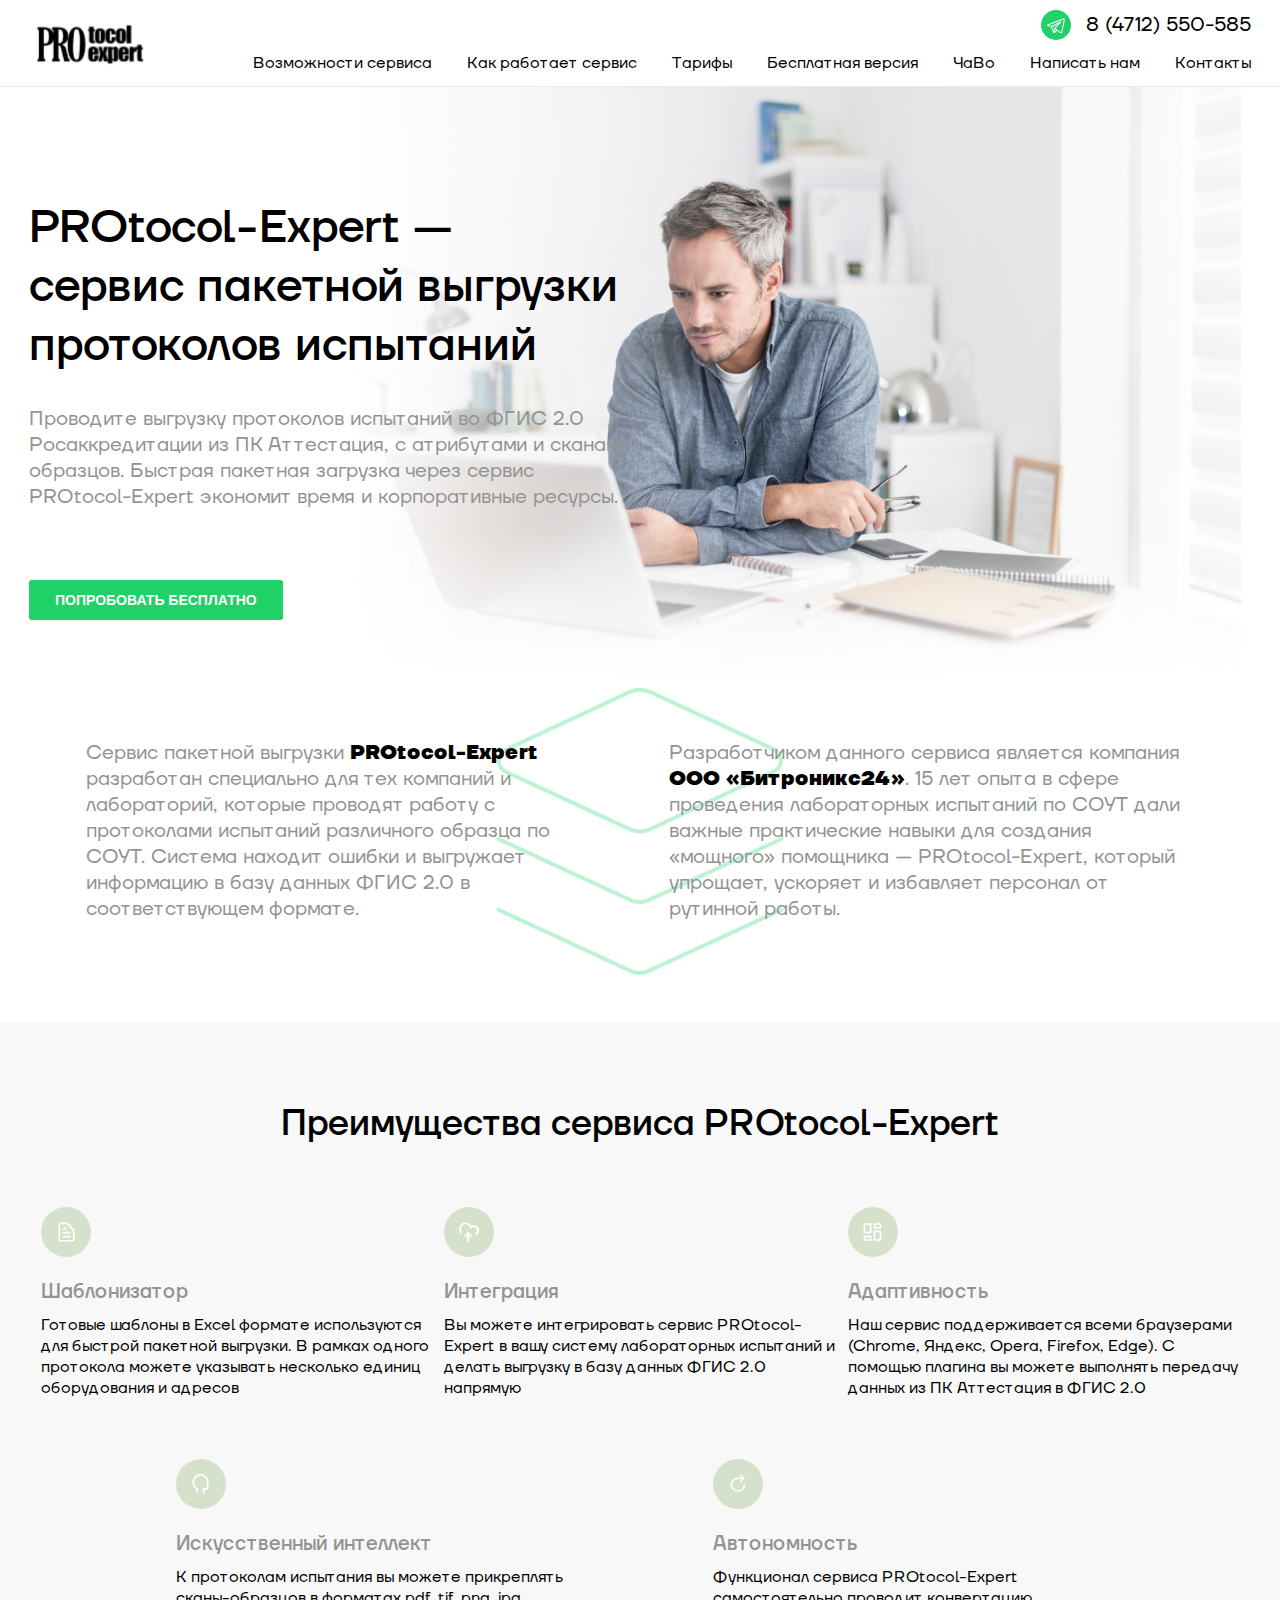
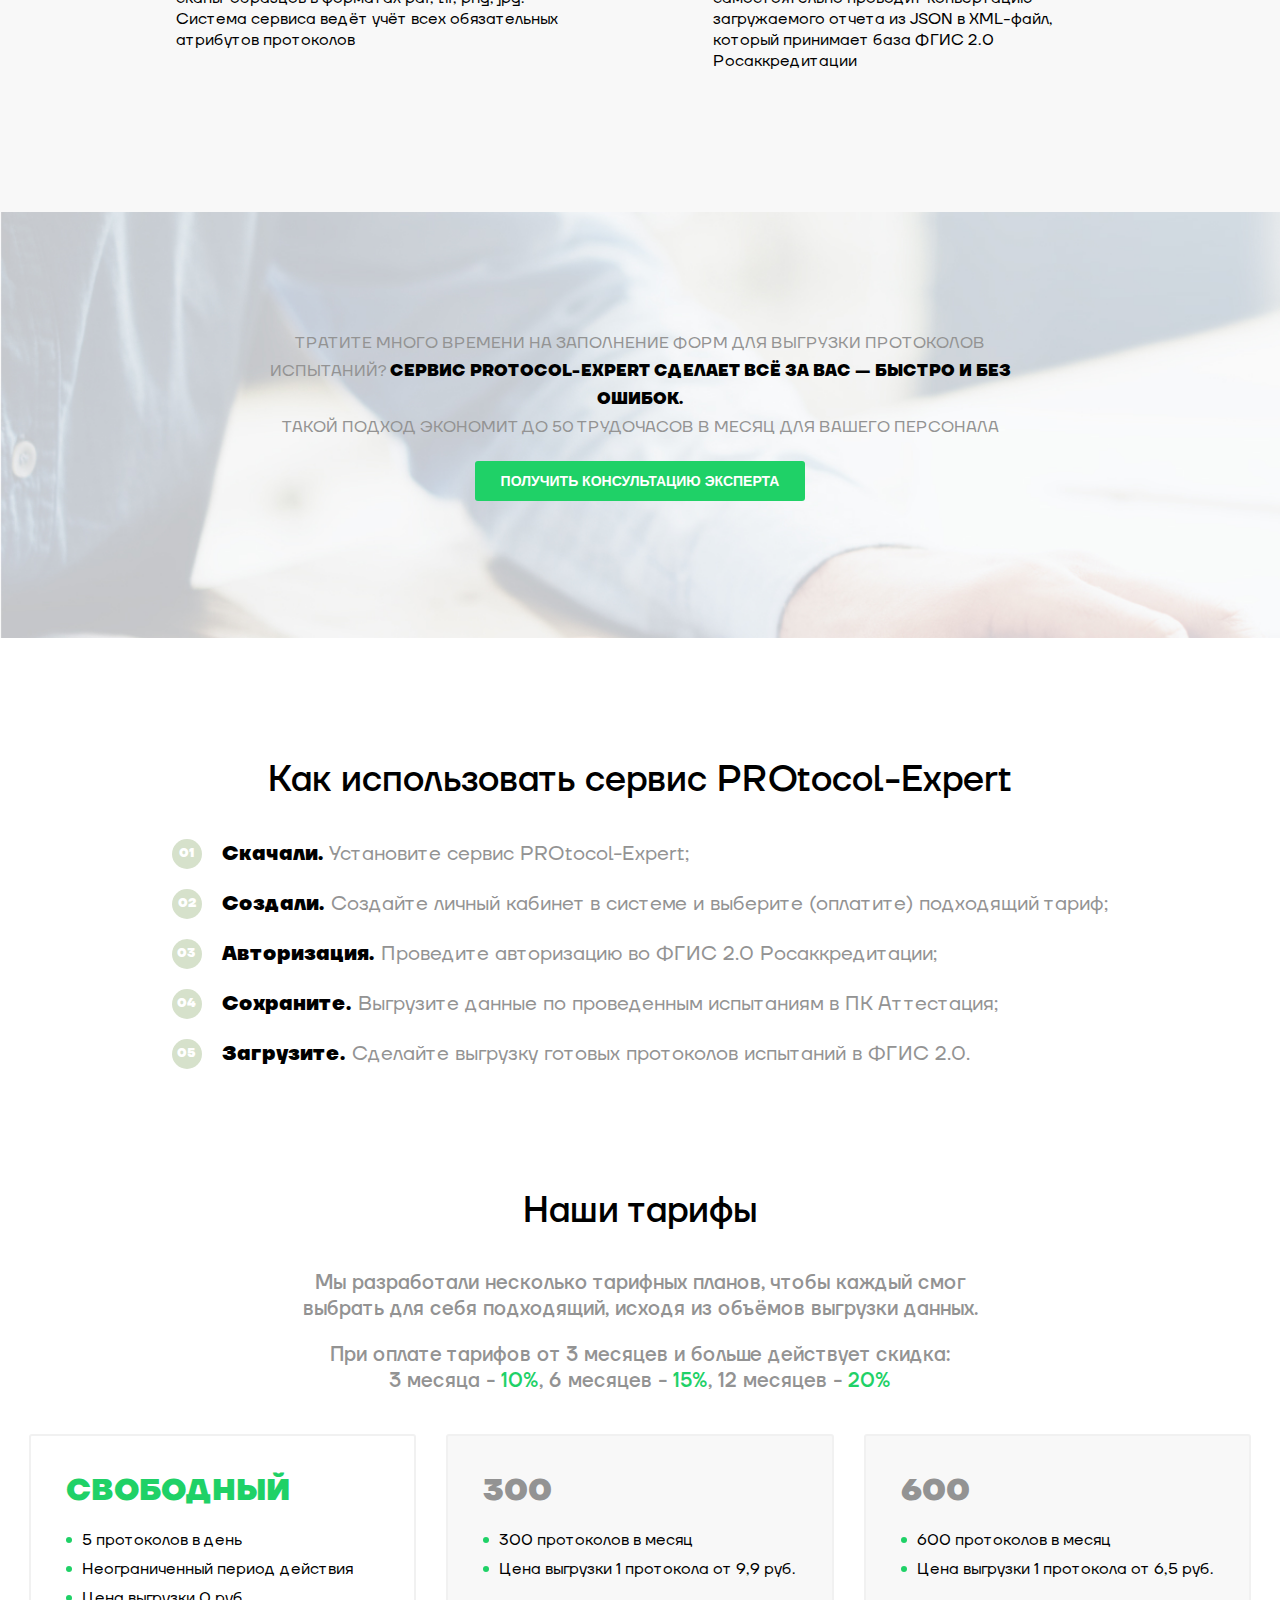
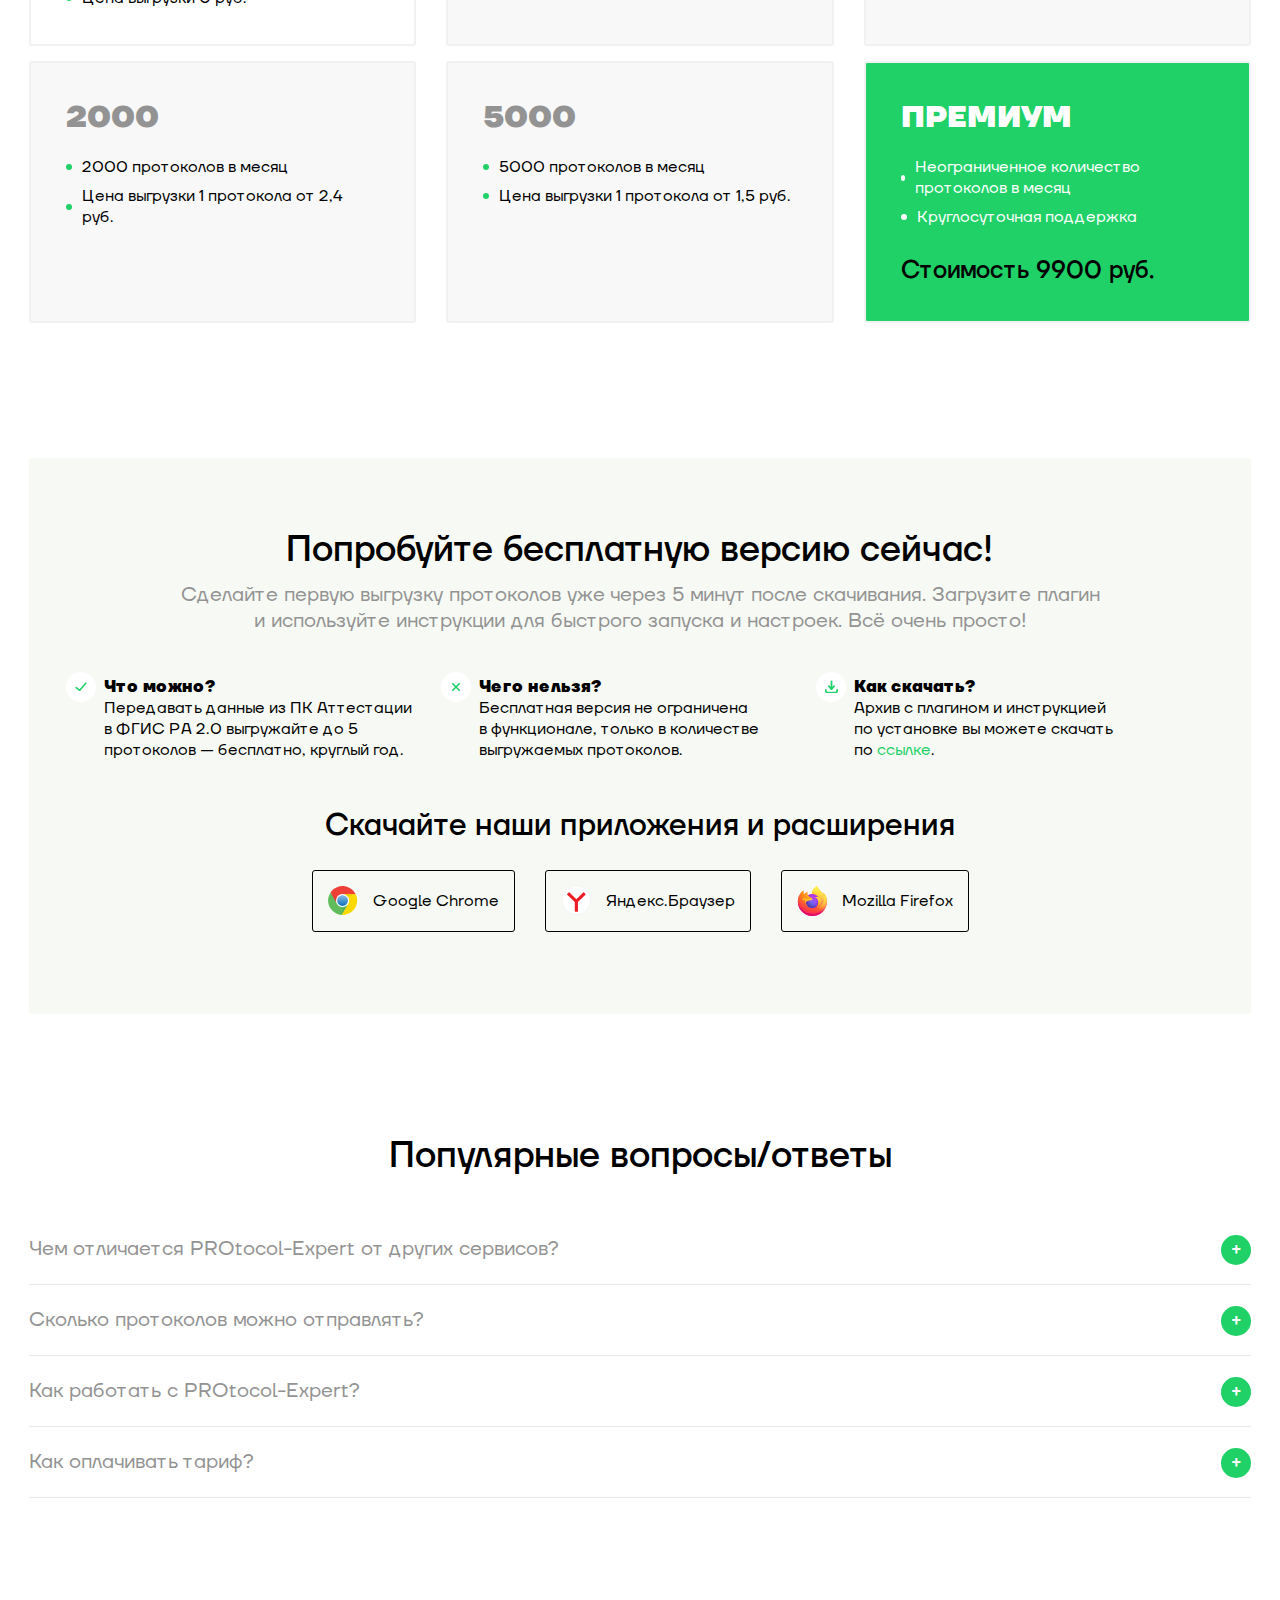
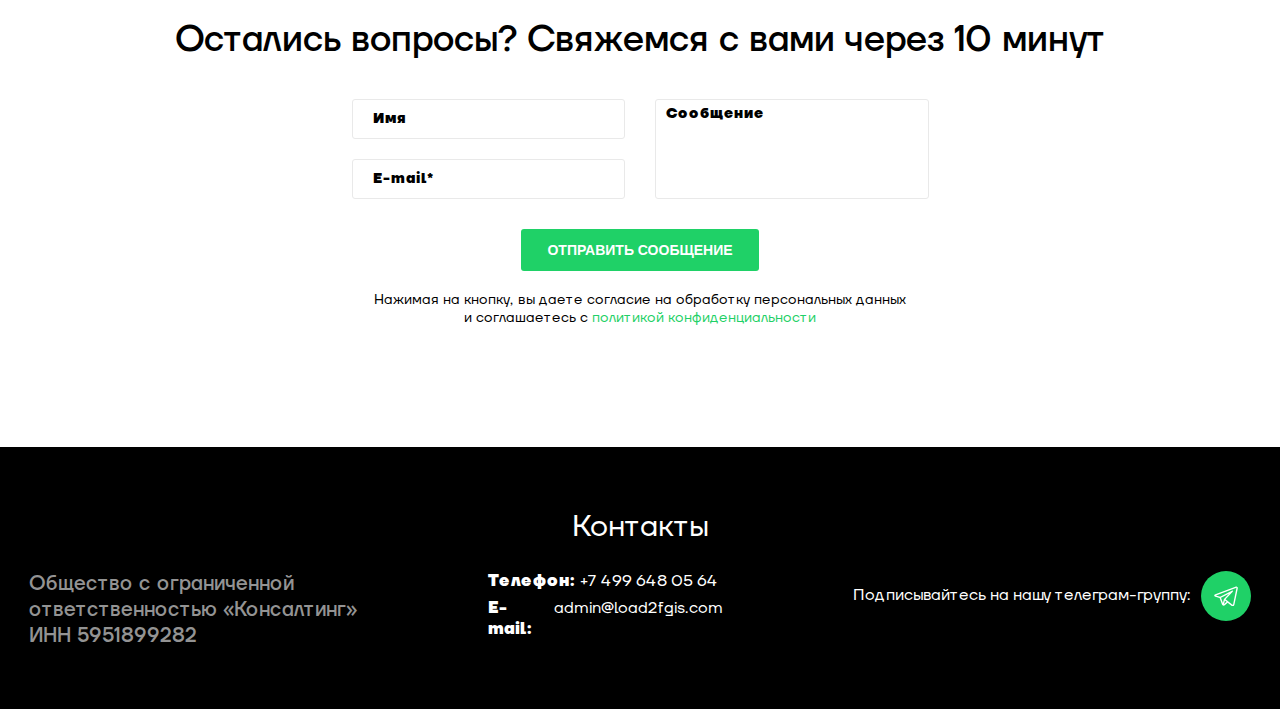
==== commit 010c8728: "Убрал лишний код" ====
--- a/protocol-expert/index.html
+++ b/protocol-expert/index.html
@@ -1,591 +1,591 @@
-<!DOCTYPE html>-<html lang="ru">-<head>-	<title>Главная</title>-	<meta charset="UTF-8">-	<meta name="format-detection" content="telephone=no">-	<link rel="stylesheet" href="css/style.min.css?_v=20220804141959">-	<!-- <link rel="stylesheet" href="css/fancybox.css?_v=20220804141959"> -->-	<link rel="icon" type="image/png" href="img/favicons/icon256.png" sizes="256x256">-	<link rel="icon" type="image/png" href="img/favicons/icon128.png" sizes="128x128">-	<link rel="icon" type="image/png" href="img/favicons/icon64.png" sizes="64x64">-	<link rel="icon" type="image/png" href="img/favicons/icon32.png" sizes="32x32">-	<link rel="icon" type="image/png" href="img/favicons/icon16.png" sizes="16x16">-	<link rel="icon" type="image/png" href="img/favicons/icon.svg" sizes="any">-	<link rel="shortcut icon" href="favicon.ico">-	<!-- <meta name="robots" content="noindex, nofollow"> -->-	<!-- <meta name="viewport" content="width=device-width, initial-scale=1.0, maximum-scale=1.0, user-scalable=0"> -->-	<meta name="viewport" content="width=device-width, initial-scale=1.0">-</head>--<body>-	<div class="wrapper">-		<header id="header" class="header">-	<div class="header__container _container">--		<div class="header__row d-flex">--			<a href="index.html" class="logo-icon header__logo"></a>--			<div class="header__navigation">--				<div class="header__contacts">-					<a href="#" class="header__contacts-subscription-link subscription-link"></a>-					<a href="tel:84712550585" class="header__contacts-phone">8 (4712) 550-585</a>-				</div>--				<ul class="menu-list header__menu-list d-flex">-					<li class="menu-list__item"><a href="#benefits" class="menu-list__link">Возможности сервиса</a></li>-					<li class="menu-list__item"><a href="#usage" class="menu-list__link">Как работает сервис</a></li>-					<li class="menu-list__item"><a href="#tariffs" class="menu-list__link">Тарифы</a></li>-					<li class="menu-list__item"><a href="#free-version" class="menu-list__link">Бесплатная версия</a></li>-					<li class="menu-list__item"><a href="#popular" class="menu-list__link">ЧаВо</a></li>-					<li class="menu-list__item"><a href="#request" class="menu-list__link">Написать нам</a></li>-					<li class="menu-list__item"><a href="#footer" class="menu-list__link">Контакты</a></li>-				</ul>--			</div>--			<div class="icon-menu" aria-label="Бургер меню">-				<span></span>-				<span></span>-				<span></span>-			</div>--		</div>-</header>--<!-- Мобильное меню -->-<div class="mob-menu header__mob-menu">-	<ul class="mob-menu__list">-		<li class="mob-menu__item"><a href="#benefits" class="mob-menu__link">Возможности сервиса</a></li>-		<li class="mob-menu__item"><a href="#usage" class="mob-menu__link">Как работает сервис</a></li>-		<li class="mob-menu__item"><a href="#tariffs" class="mob-menu__link">Тарифы</a></li>-		<li class="mob-menu__item"><a href="#free-version" class="mob-menu__link">Бесплатная версия</a></li>-		<li class="mob-menu__item"><a href="#popular" class="mob-menu__link">ЧаВо</a></li>-		<li class="mob-menu__item"><a href="#request" class="mob-menu__link">Написать нам</a></li>-		<li class="mob-menu__item"><a href="#footer" class="mob-menu__link">Контакты</a></li>-	</ul>-	<a href="#callback" class="header__popup-link header__popup-link_mob _popup-link">ЗАКАЗАТЬ ЗВОНОК</a>-</div>-		<main class="page">--			<section id="about" class="about">-				<div class="about__nuar_blk nuar_blk"></div>-				<div class="_container">-					<h1 class="about__title">-						PROtocol-Expert — <br>-						cервис пакетной выгрузки <br>-						протоколов испытаний-					</h1>-					<p class="about__subtitle">-						Проводите выгрузку протоколов испытаний во ФГИС 2.0 <br>-						Росаккредитации из ПК Аттестация, с атрибутами и сканами <br>-						образцов. Быстрая пакетная загрузка через сервис <br>-						PROtocol-Expert экономит время и корпоративные ресурсы.-					</p>-					<a href="#callback" class="about__link btn _popup-link">ПОПРОБОВАТЬ БЕСПЛАТНО</a>-				</div>-			</section>--			<section id="service" class="service">-				<div class="_container">-					<div class="service__inner">-						<div class="service__img">-							<picture><source srcset="img/about-service.webp" type="image/webp"><img src="img/about-service.jpg?_v=1659611999648" alt=""></picture>-						</div>-						<div class="service__column">-							<p class="service__text">-								Сервис пакетной выгрузки <span>PROtocol-Expert</span> разработан специально для тех компаний и-								лабораторий, которые-								проводят работу с протоколами испытаний различного образца-								по СОУТ. Система находит ошибки и выгружает информацию в базу данных ФГИС 2.0 в соответствующем формате.-							</p>-						</div>-						<div class="service__column">-							<p class="service__text">-								Разработчиком данного сервиса является компания <span>ООО «Битроникс24»</span>. 15 лет опыта в сфере-								проведения-								лабораторных испытаний по СОУТ дали важные практические навыки для создания «мощного» помощника —-								PROtocol-Expert, который упрощает, ускоряет и избавляет персонал от рутинной работы.-							</p>-						</div>-					</div>-				</div>-			</section>--			<section id="benefits" class="benefits">-				<div class="_container">-					<h2 class="benefits__title title">Преимущества сервиса PROtocol-Expert</h2>--					<div class="benefits__inner">--						<div class="benefits__card">-							<span class="benefits__card-icon benefits__card-icon-01"></span>-							<h5 class="benefits__card-title">Шаблонизатор</h5>-							<p class="benefits__card-text">-								Готовые шаблоны в Excel формате используются для быстрой пакетной выгрузки. В рамках одного протокола-								можете указывать несколько единиц оборудования и адресов-							</p>-						</div>--						<div class="benefits__card">-							<span class="benefits__card-icon benefits__card-icon-02"></span>-							<h5 class="benefits__card-title">Интеграция</h5>-							<p class="benefits__card-text">-								Вы можете интегрировать сервис PROtocol-Expert в вашу систему лабораторных испытаний-								и делать выгрузку в базу данных ФГИС 2.0 напрямую-							</p>-						</div>--						<div class="benefits__card">-							<span class="benefits__card-icon benefits__card-icon-03"></span>-							<h5 class="benefits__card-title">Адаптивность</h5>-							<p class="benefits__card-text">-								Наш сервис поддерживается всеми браузерами (Chrome, Яндекс, Opera, Firefox, Edge).-								С помощью плагина вы можете выполнять передачу данных из ПК Аттестация в ФГИС 2.0 </p>-						</div>--						<div class="benefits__card">-							<span class="benefits__card-icon benefits__card-icon-04"></span>-							<h5 class="benefits__card-title">Искусственный интеллект</h5>-							<p class="benefits__card-text">-								К протоколам испытания вы можете прикреплять сканы-образцов в форматах pdf, tif, png, jpg. Система-								сервиса ведёт учёт всех обязательных атрибутов протоколов-							</p>-						</div>--						<div class="benefits__card">-							<span class="benefits__card-icon benefits__card-icon-05"></span>-							<h5 class="benefits__card-title">Автономность</h5>-							<p class="benefits__card-text">-								Функционал сервиса PROtocol-Expert самостоятельно проводит конвертацию загружаемого отчета из JSON в-								XML-файл, который принимает база ФГИС 2.0 Росаккредитации-							</p>-						</div>--					</div>--				</div>-			</section>--			<section id="consult" class="consult">-				<div class="consult__nuar_blk nuar_blk"></div>-				<div class="_container">-					<div class="consult__text">-						ТРАТИТЕ МНОГО ВРЕМЕНИ НА ЗАПОЛНЕНИЕ ФОРМ ДЛЯ ВЫГРУЗКИ ПРОТОКОЛОВ ИСПЫТАНИЙ?-						<span>СЕРВИС PROTOCOL-EXPERT СДЕЛАЕТ ВСЁ ЗА ВАС — БЫСТРО И БЕЗ ОШИБОК.</span> <br>-						ТАКОЙ ПОДХОД ЭКОНОМИТ ДО 50 ТРУДОЧАСОВ В МЕСЯЦ ДЛЯ ВАШЕГО ПЕРСОНАЛА-					</div>-					<a href="#callback" class="consult__link btn _popup-link">ПОЛУЧИТЬ КОНСУЛЬТАЦИЮ ЭКСПЕРТА</a>-				</div>-			</section>--			<section id="usage" class="usage">-				<div class="_container">-					<h2 class="usage__title title">Как использовать сервис PROtocol-Expert</h2>--					<ul class="usage__list">-						<li class="usage__list-item">-							<span>01</span>-							<p class="usage__list-item-text"><strong>Скачали.</strong> Установите сервис PROtocol-Expert;</p>-						</li>-						<li class="usage__list-item">-							<span>02</span>-							<p class="usage__list-item-text"><strong>Создали.</strong> Создайте личный кабинет в системе и выберите-								(оплатите)-								подходящий тариф;</p>-						</li>-						<li class="usage__list-item">-							<span>03</span>-							<p class="usage__list-item-text"><strong>Авторизация.</strong> Проведите авторизацию во ФГИС 2.0-								Росаккредитации;</p>-						</li>-						<li class="usage__list-item">-							<span>04</span>-							<p class="usage__list-item-text"><strong>Сохраните.</strong> Выгрузите данные по проведенным испытаниям в-								ПК-								Аттестация;</p>-						</li>-						<li class="usage__list-item">-							<span>05</span>-							<p class="usage__list-item-text"><strong>Загрузите.</strong> Сделайте выгрузку готовых протоколов-								испытаний в-								ФГИС-								2.0.</p>-						</li>-					</ul>--				</div>-			</section>--			<section id="tariffs" class="tariffs">-				<div class="_container">--					<h2 class="tariffs__title title">Наши тарифы</h2>-					<p class="tariffs__subtitle">-						Мы разработали несколько тарифных планов, чтобы каждый смог <br>-						выбрать для себя подходящий, исходя из объёмов выгрузки данных.-					</p>-					<p class="tariffs__subtitle">-						При оплате тарифов от 3 месяцев и больше действует скидка: <br>-						3 месяца - <span>10%</span>, 6 месяцев - <span>15%</span>, 12 месяцев - <span>20%</span>-					</p>--					<div class="tariffs__inner">--						<div class="tariffs__column">-							<div class="tariffs__card white">-								<h4 class="tariffs__card-title">СВОБОДНЫЙ</h4>-								<ul class="tariffs__card-list">-									<li class="tariffs__card-list-item">5 протоколов в день</li>-									<li class="tariffs__card-list-item">Неограниченный период действия</li>-									<li class="tariffs__card-list-item">Цена выгрузки 0 руб. </li>-								</ul>-							</div>-						</div>--						<div class="tariffs__column">-							<div class="tariffs__card">-								<h4 class="tariffs__card-title">300</h4>-								<ul class="tariffs__card-list">-									<li class="tariffs__card-list-item">300 протоколов в месяц</li>-									<li class="tariffs__card-list-item">Цена выгрузки 1 протокола от 9,9 руб.</li>-								</ul>-							</div>-						</div>--						<div class="tariffs__column">-							<div class="tariffs__card">-								<h4 class="tariffs__card-title">600</h4>-								<ul class="tariffs__card-list">-									<li class="tariffs__card-list-item">600 протоколов в месяц</li>-									<li class="tariffs__card-list-item">Цена выгрузки 1 протокола от 6,5 руб.</li>-								</ul>-							</div>-						</div>--						<div class="tariffs__column">-							<div class="tariffs__card">-								<h4 class="tariffs__card-title">2000</h4>-								<ul class="tariffs__card-list">-									<li class="tariffs__card-list-item">2000 протоколов в месяц</li>-									<li class="tariffs__card-list-item">Цена выгрузки 1 протокола от 2,4 руб.</li>-								</ul>-							</div>-						</div>--						<div class="tariffs__column">-							<div class="tariffs__card">-								<h4 class="tariffs__card-title">5000</h4>-								<ul class="tariffs__card-list">-									<li class="tariffs__card-list-item">5000 протоколов в месяц</li>-									<li class="tariffs__card-list-item">Цена выгрузки 1 протокола от 1,5 руб.</li>-								</ul>-							</div>-						</div>--						<div class="tariffs__column">-							<div class="tariffs__card green">-								<h4 class="tariffs__card-title">ПРЕМИУМ</h4>-								<ul class="tariffs__card-list">-									<li class="tariffs__card-list-item">-										Неограниченное количество-										протоколов в месяц-									</li>-									<li class="tariffs__card-list-item">Круглосуточная поддержка</li>-								</ul>-								<p class="tariffs__card-price">Стоимость 9900 руб.</p>-							</div>-						</div>--					</div>--				</div>-			</section>--			<section id="free-version" class="free-version">-				<div class="_container">--					<div class="free-version__descp">--						<h2 class="free-version__title title">Попробуйте бесплатную версию сейчас!</h2>-						<p class="free-version__subtitle">-							Сделайте первую выгрузку протоколов уже через 5 минут после скачивания. Загрузите плагин <br>-							и используйте инструкции для быстрого запуска и настроек. Всё очень просто!-						</p>--						<div class="free-version__inner">-							<div class="free-version__column">-								<div class="free-version__cardText">-									<span class="free-version__cardText-icon free-version__cardText-icon-01"></span>-									<div class="free-version__cardText-text">-										<span>Что можно?</span> <br>-										Передавать данные из ПК Аттестации <br>-										в ФГИС РА 2.0 выгружайте до 5 протоколов — бесплатно, круглый-										год.-									</div>-								</div>-							</div>--							<div class="free-version__column">-								<div class="free-version__cardText">-									<span class="free-version__cardText-icon free-version__cardText-icon-02"></span>-									<div class="free-version__cardText-text">-										<span>Чего нельзя?</span> <br>-										Бесплатная версия не ограничена <br>-										в функционале, только в количестве выгружаемых протоколов.-									</div>-								</div>-							</div>--							<div class="free-version__column">-								<div class="free-version__cardText">-									<span class="free-version__cardText-icon free-version__cardText-icon-03"></span>-									<div class="free-version__cardText-text">-										<span>Как скачать?</span> <br>-										Архив с плагином и инструкцией <br>-										по установке вы можете скачать <br>-										по <a href="#">ссылке</a>.-									</div>-								</div>-							</div>-						</div>--						<h2 class="free-version__load-title title">Скачайте наши приложения и расширения</h2>--						<div class="free-version__inner-load">-							<a href="#" class="free-version__loadCard">-								<span class="free-version__loadCard-icon free-version__loadCard-icon-01"></span>-								<p class="free-version__loadCard-text">Google Chrome</p>-							</a>--							<a href="#" class="free-version__loadCard">-								<span class="free-version__loadCard-icon free-version__loadCard-icon-02"></span>-								<p class="free-version__loadCard-text">Яндекс.Браузер</p>-							</a>--							<a href="#" class="free-version__loadCard">-								<span class="free-version__loadCard-icon free-version__loadCard-icon-03"></span>-								<p class="free-version__loadCard-text">Mozilla Firefox</p>-							</a>-						</div>--					</div>--				</div>-			</section>---			<section id="popular" class="popular">-				<div class="_container">-					<h2 class="popular__title title">Популярные вопросы/ответы</h2>--					<div class="popular__spollers-block spollers-block" data-spollers data-one-spoller>-						<div class="popular__spollers-block-item spollers-block__item">-							<div class="popular__spollers-block-title spollers-block__title" data-spoller>Чем отличается-								PROtocol-Expert от других сервисов?</div>-							<div class="popular__spollers-block-body spollers-block__body">-								Единовременно сервис PROtocol-Expert может отправить более 100 протоколов. Количество протоколов в день-								ограничивается только тарифным планом.-							</div>-						</div>--						<div class="popular__spollers-block-item spollers-block__item">-							<div class="popular__spollers-block-title spollers-block__title" data-spoller>Сколько протоколов можно-								отправлять?</div>-							<div class="popular__spollers-block-body spollers-block__body">-								Единовременно сервис PROtocol-Expert может отправить более 100 протоколов. Количество протоколов в день-								ограничивается только тарифным планом.-							</div>-						</div>--						<div class="popular__spollers-block-item spollers-block__item">-							<div class="popular__spollers-block-title spollers-block__title" data-spoller>Как работать с-								PROtocol-Expert?</div>-							<div class="popular__spollers-block-body spollers-block__body">-								Единовременно сервис PROtocol-Expert может отправить более 100 протоколов. Количество протоколов в день-								ограничивается только тарифным планом.-							</div>-						</div>--						<div class="popular__spollers-block-item spollers-block__item">-							<div class="popular__spollers-block-title spollers-block__title" data-spoller>Как оплачивать тариф?</div>-							<div class="popular__spollers-block-body spollers-block__body">-								Единовременно сервис PROtocol-Expert может отправить более 100 протоколов. Количество протоколов в день-								ограничивается только тарифным планом.-							</div>-						</div>-					</div>--				</div>-			</section>--			<section id="request" class="request">-				<div class="_container">-					<h2 class="request__title title">Остались вопросы? Свяжемся с вами через 10 минут</h2>--					<form action="#" class="request__form" id="form_in_foot">--						<div class="request__form-inner">-							<div class="request__form-column">-								<input type="text" name="name" data-value="Имя" class="request__form-column-input input">--								<input type="text" name="mail" data-value="E-mail*" class="request__form-column-input input _email">-							</div>--							<div class="request__form-column">-								<textarea name="message" class="request__form-column-textarea input" data-value="Сообщение" cols="30"-									rows="10"></textarea>-							</div>-						</div>--						<button type="submit" class="request__form-btn form__btn btn _send_btn" data-formid="form_in_foot"-							data-msg="Заявка на консультацию">ОТПРАВИТЬ-							СООБЩЕНИЕ</button>--						<p class="request__form-policy">-							Нажимая на кнопку, вы даете согласие на обработку персональных данных <br>-							и соглашаетесь c <a href="#">политикой конфиденциальности</a>-						</p>--					</form>--				</div>-			</section>---		</main>-		<footer id="footer" class="footer">-	<div class="footer__container _container">--		<div class="footer__title title">Контакты</div>--		<div class="footer__row d-flex">--			<div class="footer__column">-				<p class="footer__name-org">-					Общество с ограниченной <br>-					ответственностью «Консалтинг» <br>-					ИНН 5951899282-				</p>-			</div>--			<div class="footer__column">-				<p class="footer__phone">Телефон: <a href="tel:+74996480564">+7 499 648 05 64</a></p>-				<p class="footer__email">E-mail: <a href="mailto:admin@load2fgis.com">admin@load2fgis.com</a></p>-			</div>--			<div class="footer__column">-				<p class="footer__subscription">Подписывайтесь на нашу телеграм-группу: <a href="#"-						class="footer__subscription-link subscription-link"></a></p>-			</div>--		</div>--	</div>-</footer>-	</div>-	<!-- Popup-с формой -->-<div class="popup popup_callback">-	<div class="popup__content">-		<div class="popup__body">-			<div class="popup__close" aria-label="Закрыть модальное окно"></div>-			<div class="popup__item d-flex">-				<div class="popup__img">-					<picture><source srcset="img/popup.webp" type="image/webp"><img src="img/popup.jpg?_v=1659611999648" alt=""></picture>-				</div>-				<div class="popup__form-block">-					<h2>Заявка на расчет</h2>-					<p class="popup__notific">Оставьте заявку и мы свяжемся с Вами в течении 15 минут</p>-					<form action="#" class="form" id="form_in_foot_callback">-						<div class="form__line">-							<input type="text" name="name" data-value="Имя" class="popup__form-input input">-							<input type="text" name="phone" data-value="Телефон*" class="popup__form-input input _phone">-							<input type="text" name="mail" data-value="Email" class="popup__form-input input _email">-						</div>-						<p class="popup__policy">Заполняя данную форму вы соглашаетесь с <a href="#">политикой-								конфиденциальности</a></p>-						<button type="submit" class="popup__form-btn form__btn btn _send_btn_callback"-							data-formid="form_in_foot_callback" data-msg="Заявка на обратный звонок">Заказать</button>-					</form>-				</div>-			</div>-		</div>-	</div>-</div>--<!-- <a href="#callback" class="header__popup-link _popup-link">ЗАКАЗАТЬ ЗВОНОК</a> -->-<!-- =============================================================================================================================== -->---<div class="popup popup_popup">-	<div class="popup__content">-		<div class="popup__body">-			<div class="popup__close" aria-label="Закрыть модальное окно"></div>-		</div>-	</div>-</div>-<!-- =============================================================================================================================== -->--<div class="popup popup_massagename-message">-	<div class="popup__content">-		<div class="popup__body">-			<div class="popup__close" aria-label="Закрыть модальное окно"></div>-		</div>-	</div>-</div>-<!-- =============================================================================================================================== -->--<div class="popup popup_video">-	<div class="popup__content">-		<div class="popup__body">-			<div class="popup__close popup__close_video" aria-label="Закрыть модальное окно"></div>-			<div class="popup__video _video"></div>-		</div>-	</div>-</div>-<!-- <a href="#video" data-video="stFOy0Noahg" class=" _popup-link">Открыть видео</a> -->-<!-- =============================================================================================================================== -->--<!-- Popup-CSS -->-<!-- <div id="popup-2" class="popup-2">-	<a href="#" class="popup__area-2"></a>-	<div class="popup__body-2">-		<div class="popup__content-2">--			<a href="#" class="popup__close-2">Close</a>-			<div class="popup__title">Заказать ворота Дешево!</div>-			<div class="popup__text">-				Автоматики для ворот, роллет и фасадных конструкций. Официальный представитель компаний-				Алютех и REHAU и Авелор-			</div>-			<div class="popup__text">-				Автоматики для ворот, роллет и фасадных конструкций. Официальный представитель компаний-				Алютех и REHAU и Авелор-			</div>-			<div class="popup__text">-				Автоматики для ворот, роллет и фасадных конструкций. Официальный представитель компаний-				Алютех и REHAU и Авелор-			</div>-			<div class="popup__text">-				Автоматики для ворот, роллет и фасадных конструкций. Официальный представитель компаний-				Алютех и REHAU и Авелор-			</div>-			<div class="popup__text">-				Автоматики для ворот, роллет и фасадных конструкций. Официальный представитель компаний-				Алютех и REHAU и Авелор-			</div>--		</div>-	</div>-</div> -->-<!-- <a href="#popup-2" class="heading-info__button popup-link"></a> -->-	<!-- Swiper -->-<!-- <script src="https://unpkg.com/swiper/swiper-bundle.min.js"></script> -->-<!-- <script src="https://api-maps.yandex.ru/2.1/?lang=ru_RU"></script> -->-<script src="js/vendors.min.js?_v=20220804141959"></script>-<script src="js/app.min.js?_v=20220804141959"></script>-</body>-+<!DOCTYPE html>
+<html lang="ru">
+<head>
+	<title>Главная</title>
+	<meta charset="UTF-8">
+	<meta name="format-detection" content="telephone=no">
+	<link rel="stylesheet" href="css/style.min.css">
+	<!-- <link rel="stylesheet" href="css/fancybox.css"> -->
+	<link rel="icon" type="image/png" href="img/favicons/icon256.png" sizes="256x256">
+	<link rel="icon" type="image/png" href="img/favicons/icon128.png" sizes="128x128">
+	<link rel="icon" type="image/png" href="img/favicons/icon64.png" sizes="64x64">
+	<link rel="icon" type="image/png" href="img/favicons/icon32.png" sizes="32x32">
+	<link rel="icon" type="image/png" href="img/favicons/icon16.png" sizes="16x16">
+	<link rel="icon" type="image/png" href="img/favicons/icon.svg" sizes="any">
+	<link rel="shortcut icon" href="favicon.ico">
+	<!-- <meta name="robots" content="noindex, nofollow"> -->
+	<!-- <meta name="viewport" content="width=device-width, initial-scale=1.0, maximum-scale=1.0, user-scalable=0"> -->
+	<meta name="viewport" content="width=device-width, initial-scale=1.0">
+</head>
+
+<body>
+	<div class="wrapper">
+		<header id="header" class="header">
+	<div class="header__container _container">
+
+		<div class="header__row d-flex">
+
+			<a href="index.html" class="logo-icon header__logo"></a>
+
+			<div class="header__navigation">
+
+				<div class="header__contacts">
+					<a href="#" class="header__contacts-subscription-link subscription-link"></a>
+					<a href="tel:84712550585" class="header__contacts-phone">8 (4712) 550-585</a>
+				</div>
+
+				<ul class="menu-list header__menu-list d-flex">
+					<li class="menu-list__item"><a href="#benefits" class="menu-list__link">Возможности сервиса</a></li>
+					<li class="menu-list__item"><a href="#usage" class="menu-list__link">Как работает сервис</a></li>
+					<li class="menu-list__item"><a href="#tariffs" class="menu-list__link">Тарифы</a></li>
+					<li class="menu-list__item"><a href="#free-version" class="menu-list__link">Бесплатная версия</a></li>
+					<li class="menu-list__item"><a href="#popular" class="menu-list__link">ЧаВо</a></li>
+					<li class="menu-list__item"><a href="#request" class="menu-list__link">Написать нам</a></li>
+					<li class="menu-list__item"><a href="#footer" class="menu-list__link">Контакты</a></li>
+				</ul>
+
+			</div>
+
+			<div class="icon-menu" aria-label="Бургер меню">
+				<span></span>
+				<span></span>
+				<span></span>
+			</div>
+
+		</div>
+</header>
+
+<!-- Мобильное меню -->
+<div class="mob-menu header__mob-menu">
+	<ul class="mob-menu__list">
+		<li class="mob-menu__item"><a href="#benefits" class="mob-menu__link">Возможности сервиса</a></li>
+		<li class="mob-menu__item"><a href="#usage" class="mob-menu__link">Как работает сервис</a></li>
+		<li class="mob-menu__item"><a href="#tariffs" class="mob-menu__link">Тарифы</a></li>
+		<li class="mob-menu__item"><a href="#free-version" class="mob-menu__link">Бесплатная версия</a></li>
+		<li class="mob-menu__item"><a href="#popular" class="mob-menu__link">ЧаВо</a></li>
+		<li class="mob-menu__item"><a href="#request" class="mob-menu__link">Написать нам</a></li>
+		<li class="mob-menu__item"><a href="#footer" class="mob-menu__link">Контакты</a></li>
+	</ul>
+	<a href="#callback" class="header__popup-link header__popup-link_mob _popup-link">ЗАКАЗАТЬ ЗВОНОК</a>
+</div>
+		<main class="page">
+
+			<section id="about" class="about">
+				<div class="about__nuar_blk nuar_blk"></div>
+				<div class="_container">
+					<h1 class="about__title">
+						PROtocol-Expert — <br>
+						cервис пакетной выгрузки <br>
+						протоколов испытаний
+					</h1>
+					<p class="about__subtitle">
+						Проводите выгрузку протоколов испытаний во ФГИС 2.0 <br>
+						Росаккредитации из ПК Аттестация, с атрибутами и сканами <br>
+						образцов. Быстрая пакетная загрузка через сервис <br>
+						PROtocol-Expert экономит время и корпоративные ресурсы.
+					</p>
+					<a href="#callback" class="about__link btn _popup-link">ПОПРОБОВАТЬ БЕСПЛАТНО</a>
+				</div>
+			</section>
+
+			<section id="service" class="service">
+				<div class="_container">
+					<div class="service__inner">
+						<div class="service__img">
+							<img src="img/about-service.jpg" alt="">
+						</div>
+						<div class="service__column">
+							<p class="service__text">
+								Сервис пакетной выгрузки <span>PROtocol-Expert</span> разработан специально для тех компаний и
+								лабораторий, которые
+								проводят работу с протоколами испытаний различного образца
+								по СОУТ. Система находит ошибки и выгружает информацию в базу данных ФГИС 2.0 в соответствующем формате.
+							</p>
+						</div>
+						<div class="service__column">
+							<p class="service__text">
+								Разработчиком данного сервиса является компания <span>ООО «Битроникс24»</span>. 15 лет опыта в сфере
+								проведения
+								лабораторных испытаний по СОУТ дали важные практические навыки для создания «мощного» помощника —
+								PROtocol-Expert, который упрощает, ускоряет и избавляет персонал от рутинной работы.
+							</p>
+						</div>
+					</div>
+				</div>
+			</section>
+
+			<section id="benefits" class="benefits">
+				<div class="_container">
+					<h2 class="benefits__title title">Преимущества сервиса PROtocol-Expert</h2>
+
+					<div class="benefits__inner">
+
+						<div class="benefits__card">
+							<span class="benefits__card-icon benefits__card-icon-01"></span>
+							<h5 class="benefits__card-title">Шаблонизатор</h5>
+							<p class="benefits__card-text">
+								Готовые шаблоны в Excel формате используются для быстрой пакетной выгрузки. В рамках одного протокола
+								можете указывать несколько единиц оборудования и адресов
+							</p>
+						</div>
+
+						<div class="benefits__card">
+							<span class="benefits__card-icon benefits__card-icon-02"></span>
+							<h5 class="benefits__card-title">Интеграция</h5>
+							<p class="benefits__card-text">
+								Вы можете интегрировать сервис PROtocol-Expert в вашу систему лабораторных испытаний
+								и делать выгрузку в базу данных ФГИС 2.0 напрямую
+							</p>
+						</div>
+
+						<div class="benefits__card">
+							<span class="benefits__card-icon benefits__card-icon-03"></span>
+							<h5 class="benefits__card-title">Адаптивность</h5>
+							<p class="benefits__card-text">
+								Наш сервис поддерживается всеми браузерами (Chrome, Яндекс, Opera, Firefox, Edge).
+								С помощью плагина вы можете выполнять передачу данных из ПК Аттестация в ФГИС 2.0 </p>
+						</div>
+
+						<div class="benefits__card">
+							<span class="benefits__card-icon benefits__card-icon-04"></span>
+							<h5 class="benefits__card-title">Искусственный интеллект</h5>
+							<p class="benefits__card-text">
+								К протоколам испытания вы можете прикреплять сканы-образцов в форматах pdf, tif, png, jpg. Система
+								сервиса ведёт учёт всех обязательных атрибутов протоколов
+							</p>
+						</div>
+
+						<div class="benefits__card">
+							<span class="benefits__card-icon benefits__card-icon-05"></span>
+							<h5 class="benefits__card-title">Автономность</h5>
+							<p class="benefits__card-text">
+								Функционал сервиса PROtocol-Expert самостоятельно проводит конвертацию загружаемого отчета из JSON в
+								XML-файл, который принимает база ФГИС 2.0 Росаккредитации
+							</p>
+						</div>
+
+					</div>
+
+				</div>
+			</section>
+
+			<section id="consult" class="consult">
+				<div class="consult__nuar_blk nuar_blk"></div>
+				<div class="_container">
+					<div class="consult__text">
+						ТРАТИТЕ МНОГО ВРЕМЕНИ НА ЗАПОЛНЕНИЕ ФОРМ ДЛЯ ВЫГРУЗКИ ПРОТОКОЛОВ ИСПЫТАНИЙ?
+						<span>СЕРВИС PROTOCOL-EXPERT СДЕЛАЕТ ВСЁ ЗА ВАС — БЫСТРО И БЕЗ ОШИБОК.</span> <br>
+						ТАКОЙ ПОДХОД ЭКОНОМИТ ДО 50 ТРУДОЧАСОВ В МЕСЯЦ ДЛЯ ВАШЕГО ПЕРСОНАЛА
+					</div>
+					<a href="#callback" class="consult__link btn _popup-link">ПОЛУЧИТЬ КОНСУЛЬТАЦИЮ ЭКСПЕРТА</a>
+				</div>
+			</section>
+
+			<section id="usage" class="usage">
+				<div class="_container">
+					<h2 class="usage__title title">Как использовать сервис PROtocol-Expert</h2>
+
+					<ul class="usage__list">
+						<li class="usage__list-item">
+							<span>01</span>
+							<p class="usage__list-item-text"><strong>Скачали.</strong> Установите сервис PROtocol-Expert;</p>
+						</li>
+						<li class="usage__list-item">
+							<span>02</span>
+							<p class="usage__list-item-text"><strong>Создали.</strong> Создайте личный кабинет в системе и выберите
+								(оплатите)
+								подходящий тариф;</p>
+						</li>
+						<li class="usage__list-item">
+							<span>03</span>
+							<p class="usage__list-item-text"><strong>Авторизация.</strong> Проведите авторизацию во ФГИС 2.0
+								Росаккредитации;</p>
+						</li>
+						<li class="usage__list-item">
+							<span>04</span>
+							<p class="usage__list-item-text"><strong>Сохраните.</strong> Выгрузите данные по проведенным испытаниям в
+								ПК
+								Аттестация;</p>
+						</li>
+						<li class="usage__list-item">
+							<span>05</span>
+							<p class="usage__list-item-text"><strong>Загрузите.</strong> Сделайте выгрузку готовых протоколов
+								испытаний в
+								ФГИС
+								2.0.</p>
+						</li>
+					</ul>
+
+				</div>
+			</section>
+
+			<section id="tariffs" class="tariffs">
+				<div class="_container">
+
+					<h2 class="tariffs__title title">Наши тарифы</h2>
+					<p class="tariffs__subtitle">
+						Мы разработали несколько тарифных планов, чтобы каждый смог <br>
+						выбрать для себя подходящий, исходя из объёмов выгрузки данных.
+					</p>
+					<p class="tariffs__subtitle">
+						При оплате тарифов от 3 месяцев и больше действует скидка: <br>
+						3 месяца - <span>10%</span>, 6 месяцев - <span>15%</span>, 12 месяцев - <span>20%</span>
+					</p>
+
+					<div class="tariffs__inner">
+
+						<div class="tariffs__column">
+							<div class="tariffs__card white">
+								<h4 class="tariffs__card-title">СВОБОДНЫЙ</h4>
+								<ul class="tariffs__card-list">
+									<li class="tariffs__card-list-item">5 протоколов в день</li>
+									<li class="tariffs__card-list-item">Неограниченный период действия</li>
+									<li class="tariffs__card-list-item">Цена выгрузки 0 руб. </li>
+								</ul>
+							</div>
+						</div>
+
+						<div class="tariffs__column">
+							<div class="tariffs__card">
+								<h4 class="tariffs__card-title">300</h4>
+								<ul class="tariffs__card-list">
+									<li class="tariffs__card-list-item">300 протоколов в месяц</li>
+									<li class="tariffs__card-list-item">Цена выгрузки 1 протокола от 9,9 руб.</li>
+								</ul>
+							</div>
+						</div>
+
+						<div class="tariffs__column">
+							<div class="tariffs__card">
+								<h4 class="tariffs__card-title">600</h4>
+								<ul class="tariffs__card-list">
+									<li class="tariffs__card-list-item">600 протоколов в месяц</li>
+									<li class="tariffs__card-list-item">Цена выгрузки 1 протокола от 6,5 руб.</li>
+								</ul>
+							</div>
+						</div>
+
+						<div class="tariffs__column">
+							<div class="tariffs__card">
+								<h4 class="tariffs__card-title">2000</h4>
+								<ul class="tariffs__card-list">
+									<li class="tariffs__card-list-item">2000 протоколов в месяц</li>
+									<li class="tariffs__card-list-item">Цена выгрузки 1 протокола от 2,4 руб.</li>
+								</ul>
+							</div>
+						</div>
+
+						<div class="tariffs__column">
+							<div class="tariffs__card">
+								<h4 class="tariffs__card-title">5000</h4>
+								<ul class="tariffs__card-list">
+									<li class="tariffs__card-list-item">5000 протоколов в месяц</li>
+									<li class="tariffs__card-list-item">Цена выгрузки 1 протокола от 1,5 руб.</li>
+								</ul>
+							</div>
+						</div>
+
+						<div class="tariffs__column">
+							<div class="tariffs__card green">
+								<h4 class="tariffs__card-title">ПРЕМИУМ</h4>
+								<ul class="tariffs__card-list">
+									<li class="tariffs__card-list-item">
+										Неограниченное количество
+										протоколов в месяц
+									</li>
+									<li class="tariffs__card-list-item">Круглосуточная поддержка</li>
+								</ul>
+								<p class="tariffs__card-price">Стоимость 9900 руб.</p>
+							</div>
+						</div>
+
+					</div>
+
+				</div>
+			</section>
+
+			<section id="free-version" class="free-version">
+				<div class="_container">
+
+					<div class="free-version__descp">
+
+						<h2 class="free-version__title title">Попробуйте бесплатную версию сейчас!</h2>
+						<p class="free-version__subtitle">
+							Сделайте первую выгрузку протоколов уже через 5 минут после скачивания. Загрузите плагин <br>
+							и используйте инструкции для быстрого запуска и настроек. Всё очень просто!
+						</p>
+
+						<div class="free-version__inner">
+							<div class="free-version__column">
+								<div class="free-version__cardText">
+									<span class="free-version__cardText-icon free-version__cardText-icon-01"></span>
+									<div class="free-version__cardText-text">
+										<span>Что можно?</span> <br>
+										Передавать данные из ПК Аттестации <br>
+										в ФГИС РА 2.0 выгружайте до 5 протоколов — бесплатно, круглый
+										год.
+									</div>
+								</div>
+							</div>
+
+							<div class="free-version__column">
+								<div class="free-version__cardText">
+									<span class="free-version__cardText-icon free-version__cardText-icon-02"></span>
+									<div class="free-version__cardText-text">
+										<span>Чего нельзя?</span> <br>
+										Бесплатная версия не ограничена <br>
+										в функционале, только в количестве выгружаемых протоколов.
+									</div>
+								</div>
+							</div>
+
+							<div class="free-version__column">
+								<div class="free-version__cardText">
+									<span class="free-version__cardText-icon free-version__cardText-icon-03"></span>
+									<div class="free-version__cardText-text">
+										<span>Как скачать?</span> <br>
+										Архив с плагином и инструкцией <br>
+										по установке вы можете скачать <br>
+										по <a href="#">ссылке</a>.
+									</div>
+								</div>
+							</div>
+						</div>
+
+						<h2 class="free-version__load-title title">Скачайте наши приложения и расширения</h2>
+
+						<div class="free-version__inner-load">
+							<a href="#" class="free-version__loadCard">
+								<span class="free-version__loadCard-icon free-version__loadCard-icon-01"></span>
+								<p class="free-version__loadCard-text">Google Chrome</p>
+							</a>
+
+							<a href="#" class="free-version__loadCard">
+								<span class="free-version__loadCard-icon free-version__loadCard-icon-02"></span>
+								<p class="free-version__loadCard-text">Яндекс.Браузер</p>
+							</a>
+
+							<a href="#" class="free-version__loadCard">
+								<span class="free-version__loadCard-icon free-version__loadCard-icon-03"></span>
+								<p class="free-version__loadCard-text">Mozilla Firefox</p>
+							</a>
+						</div>
+
+					</div>
+
+				</div>
+			</section>
+
+
+			<section id="popular" class="popular">
+				<div class="_container">
+					<h2 class="popular__title title">Популярные вопросы/ответы</h2>
+
+					<div class="popular__spollers-block spollers-block" data-spollers data-one-spoller>
+						<div class="popular__spollers-block-item spollers-block__item">
+							<div class="popular__spollers-block-title spollers-block__title" data-spoller>Чем отличается
+								PROtocol-Expert от других сервисов?</div>
+							<div class="popular__spollers-block-body spollers-block__body">
+								Единовременно сервис PROtocol-Expert может отправить более 100 протоколов. Количество протоколов в день
+								ограничивается только тарифным планом.
+							</div>
+						</div>
+
+						<div class="popular__spollers-block-item spollers-block__item">
+							<div class="popular__spollers-block-title spollers-block__title" data-spoller>Сколько протоколов можно
+								отправлять?</div>
+							<div class="popular__spollers-block-body spollers-block__body">
+								Единовременно сервис PROtocol-Expert может отправить более 100 протоколов. Количество протоколов в день
+								ограничивается только тарифным планом.
+							</div>
+						</div>
+
+						<div class="popular__spollers-block-item spollers-block__item">
+							<div class="popular__spollers-block-title spollers-block__title" data-spoller>Как работать с
+								PROtocol-Expert?</div>
+							<div class="popular__spollers-block-body spollers-block__body">
+								Единовременно сервис PROtocol-Expert может отправить более 100 протоколов. Количество протоколов в день
+								ограничивается только тарифным планом.
+							</div>
+						</div>
+
+						<div class="popular__spollers-block-item spollers-block__item">
+							<div class="popular__spollers-block-title spollers-block__title" data-spoller>Как оплачивать тариф?</div>
+							<div class="popular__spollers-block-body spollers-block__body">
+								Единовременно сервис PROtocol-Expert может отправить более 100 протоколов. Количество протоколов в день
+								ограничивается только тарифным планом.
+							</div>
+						</div>
+					</div>
+
+				</div>
+			</section>
+
+			<section id="request" class="request">
+				<div class="_container">
+					<h2 class="request__title title">Остались вопросы? Свяжемся с вами через 10 минут</h2>
+
+					<form action="#" class="request__form" id="form_in_foot">
+
+						<div class="request__form-inner">
+							<div class="request__form-column">
+								<input type="text" name="name" data-value="Имя" class="request__form-column-input input">
+
+								<input type="text" name="mail" data-value="E-mail*" class="request__form-column-input input _email">
+							</div>
+
+							<div class="request__form-column">
+								<textarea name="message" class="request__form-column-textarea input" data-value="Сообщение" cols="30"
+									rows="10"></textarea>
+							</div>
+						</div>
+
+						<button type="submit" class="request__form-btn form__btn btn _send_btn" data-formid="form_in_foot"
+							data-msg="Заявка на консультацию">ОТПРАВИТЬ
+							СООБЩЕНИЕ</button>
+
+						<p class="request__form-policy">
+							Нажимая на кнопку, вы даете согласие на обработку персональных данных <br>
+							и соглашаетесь c <a href="#">политикой конфиденциальности</a>
+						</p>
+
+					</form>
+
+				</div>
+			</section>
+
+
+		</main>
+		<footer id="footer" class="footer">
+	<div class="footer__container _container">
+
+		<div class="footer__title title">Контакты</div>
+
+		<div class="footer__row d-flex">
+
+			<div class="footer__column">
+				<p class="footer__name-org">
+					Общество с ограниченной <br>
+					ответственностью «Консалтинг» <br>
+					ИНН 5951899282
+				</p>
+			</div>
+
+			<div class="footer__column">
+				<p class="footer__phone">Телефон: <a href="tel:+74996480564">+7 499 648 05 64</a></p>
+				<p class="footer__email">E-mail: <a href="mailto:admin@load2fgis.com">admin@load2fgis.com</a></p>
+			</div>
+
+			<div class="footer__column">
+				<p class="footer__subscription">Подписывайтесь на нашу телеграм-группу: <a href="#"
+						class="footer__subscription-link subscription-link"></a></p>
+			</div>
+
+		</div>
+
+	</div>
+</footer>
+	</div>
+	<!-- Popup-с формой -->
+<div class="popup popup_callback">
+	<div class="popup__content">
+		<div class="popup__body">
+			<div class="popup__close" aria-label="Закрыть модальное окно"></div>
+			<div class="popup__item d-flex">
+				<div class="popup__img">
+					<img src="img/popup.jpg" alt="">
+				</div>
+				<div class="popup__form-block">
+					<h2>Заявка на расчет</h2>
+					<p class="popup__notific">Оставьте заявку и мы свяжемся с Вами в течении 15 минут</p>
+					<form action="#" class="form" id="form_in_foot_callback">
+						<div class="form__line">
+							<input type="text" name="name" data-value="Имя" class="popup__form-input input">
+							<input type="text" name="phone" data-value="Телефон*" class="popup__form-input input _phone"> 
+							<input type="text" name="mail" data-value="Email" class="popup__form-input input _email">
+						</div>
+						<p class="popup__policy">Заполняя данную форму вы соглашаетесь с <a href="#">политикой
+								конфиденциальности</a></p>
+						<button type="submit" class="popup__form-btn form__btn btn _send_btn_callback"
+							data-formid="form_in_foot_callback" data-msg="Заявка на обратный звонок">Заказать</button>
+					</form>
+				</div>
+			</div>
+		</div>
+	</div>
+</div>
+
+<!-- <a href="#callback" class="header__popup-link _popup-link">ЗАКАЗАТЬ ЗВОНОК</a> -->
+<!-- =============================================================================================================================== -->
+
+
+<div class="popup popup_popup">
+	<div class="popup__content">
+		<div class="popup__body">
+			<div class="popup__close" aria-label="Закрыть модальное окно"></div>
+		</div>
+	</div>
+</div>
+<!-- =============================================================================================================================== -->
+
+<div class="popup popup_massagename-message">
+	<div class="popup__content">
+		<div class="popup__body">
+			<div class="popup__close" aria-label="Закрыть модальное окно"></div>
+		</div>
+	</div>
+</div>
+<!-- =============================================================================================================================== -->
+
+<div class="popup popup_video">
+	<div class="popup__content">
+		<div class="popup__body">
+			<div class="popup__close popup__close_video" aria-label="Закрыть модальное окно"></div>
+			<div class="popup__video _video"></div>
+		</div>
+	</div>
+</div>
+<!-- <a href="#video" data-video="stFOy0Noahg" class=" _popup-link">Открыть видео</a> -->
+<!-- =============================================================================================================================== -->
+
+<!-- Popup-CSS -->
+<!-- <div id="popup-2" class="popup-2">
+	<a href="#" class="popup__area-2"></a>
+	<div class="popup__body-2">
+		<div class="popup__content-2">
+
+			<a href="#" class="popup__close-2">Close</a>
+			<div class="popup__title">Заказать ворота Дешево!</div>
+			<div class="popup__text">
+				Автоматики для ворот, роллет и фасадных конструкций. Официальный представитель компаний
+				Алютех и REHAU и Авелор
+			</div>
+			<div class="popup__text">
+				Автоматики для ворот, роллет и фасадных конструкций. Официальный представитель компаний
+				Алютех и REHAU и Авелор
+			</div>
+			<div class="popup__text">
+				Автоматики для ворот, роллет и фасадных конструкций. Официальный представитель компаний
+				Алютех и REHAU и Авелор
+			</div>
+			<div class="popup__text">
+				Автоматики для ворот, роллет и фасадных конструкций. Официальный представитель компаний
+				Алютех и REHAU и Авелор
+			</div>
+			<div class="popup__text">
+				Автоматики для ворот, роллет и фасадных конструкций. Официальный представитель компаний
+				Алютех и REHAU и Авелор
+			</div>
+
+		</div>
+	</div>
+</div> -->
+<!-- <a href="#popup-2" class="heading-info__button popup-link"></a> -->
+	<!-- Swiper -->
+<!-- <script src="https://unpkg.com/swiper/swiper-bundle.min.js"></script> -->
+<!-- <script src="https://api-maps.yandex.ru/2.1/?lang=ru_RU"></script> -->
+<script src="js/vendors.min.js"></script>
+<script src="js/app.min.js"></script>
+</body>
+
 </html>--- a/protocol-expert/css/style.min.css
+++ b/protocol-expert/css/style.min.css
@@ -1 +1,4308 @@
-@charset "UTF-8";@font-face{font-family:TTFirsNeue;src:url(../fonts/TTFirsNeue-Thin.eot);src:local("☺"),url(../fonts/TTFirsNeue-Thin.woff) format("woff"),url(../fonts/TTFirsNeue-Thin.ttf) format("truetype"),url(../fonts/TTFirsNeue-Thin.svg) format("svg");font-weight:100;font-style:normal}@font-face{font-family:TTFirsNeue;src:url(../fonts/TTFirsNeue-Light.eot);src:local("☺"),url(../fonts/TTFirsNeue-Light.woff) format("woff"),url(../fonts/TTFirsNeue-Light.ttf) format("truetype"),url(../fonts/TTFirsNeue-Light.svg) format("svg");font-weight:300;font-style:normal}@font-face{font-family:TTFirsNeue;src:url(../fonts/TTFirsNeue-Regular.eot);src:local("☺"),url(../fonts/TTFirsNeue-Regular.woff) format("woff"),url(../fonts/TTFirsNeue-Regular.ttf) format("truetype"),url(../fonts/TTFirsNeue-Regular.svg) format("svg");font-weight:400;font-style:normal}@font-face{font-family:TTFirsNeue;src:url(../fonts/TTFirsNeue-Medium.eot);src:local("☺"),url(../fonts/TTFirsNeue-Medium.woff) format("woff"),url(../fonts/TTFirsNeue-Medium.ttf) format("truetype"),url(../fonts/TTFirsNeue-Medium.svg) format("svg");font-weight:500;font-style:normal}@font-face{font-family:TTFirsNeue;src:url(../fonts/TTFirsNeue-ExtraBold.eot);src:local("☺"),url(../fonts/TTFirsNeue-ExtraBold.woff) format("woff"),url(../fonts/TTFirsNeue-ExtraBold.ttf) format("truetype"),url(../fonts/TTFirsNeue-ExtraBold.svg) format("svg");font-weight:800;font-style:normal}*{padding:0;margin:0;border:0}*,:after,:before{-webkit-box-sizing:border-box;box-sizing:border-box}aside,footer,header,nav,section{display:block}html{font-size:20px}body,html{height:100%;min-width:320px}body{line-height:1;font-family:TTFirsNeue,sans-serif;-ms-text-size-adjust:100%;-moz-text-size-adjust:100%;-webkit-text-size-adjust:100%}button,input,textarea{font-family:TTFirsNeue,sans-serif;font-size:inherit}input::-ms-clear{display:none}button{cursor:pointer;background-color:inherit}button::-moz-focus-inner{padding:0;border:0}a,a:visited{text-decoration:none}a:hover{text-decoration:none}ul li{list-style:none}img{vertical-align:top;max-width:100%;width:100%;height:100%;-o-object-fit:cover;object-fit:cover}h1,h2,h3,h4,h5,h6{font-weight:inherit;font-size:inherit}table{border-collapse:collapse;border-spacing:0;boder:0}table td{padding:0;margin:0}body{font-weight:400;color:#939393}body a{font-family:TTFirsNeue,sans-serif;color:#000;font-weight:400}body._lock{overflow:hidden;-ms-touch-action:none;touch-action:none}h1{font-size:46px;font-weight:500;line-height:128.2608695652%}h2{font-size:36px;font-weight:500;line-height:127.7777777778%}h3{font-size:28px;font-weight:500;line-height:38px}h4{font-size:25px;font-weight:500;line-height:38px}.title{text-align:center;color:#000;margin-bottom:35px}.wrapper{width:100%;min-height:100%;overflow:hidden;display:-webkit-box;display:-ms-flexbox;display:flex;-webkit-box-orient:vertical;-webkit-box-direction:normal;-ms-flex-direction:column;flex-direction:column}.wrapper>*{min-width:0}._container{max-width:1242px;margin:0 auto}.form__error{color:red;margin-bottom:10px}.btn{display:-webkit-inline-box;display:-ms-inline-flexbox;display:inline-flex;-webkit-box-pack:center;-ms-flex-pack:center;justify-content:center;-webkit-box-align:center;-ms-flex-align:center;align-items:center;text-align:center;padding:13px 26px;font-family:"TT Firs Neue",sans-serif;font-weight:700;font-size:14px;color:#fff;background:#1fd167;border-radius:3px}.btn.fw{width:100%}.button{display:-webkit-inline-box;display:-ms-inline-flexbox;display:inline-flex;padding:0 0}.button._fw{width:100%}.switch-block__label{position:relative;display:inline-block;width:37px;height:20px;background:#dde5ec;border-radius:20px;-webkit-transition:all .3s;-o-transition:all .3s;transition:all .3s;cursor:pointer}.switch-block__label:after{content:"";position:absolute;width:17px;height:17px;border-radius:18px;background-color:#fff;top:1px;left:2px;-webkit-transition:all .3s;-o-transition:all .3s;transition:all .3s}input[type=checkbox]:checked+.switch-block__label:after{-webkit-transform:translateX(16px);-ms-transform:translateX(16px);transform:translateX(16px)}input[type=checkbox]:checked+.switch-block__label{background-color:#ffb400}.switch-block__input{position:absolute;left:-9999px}.search{position:relative;width:100%;height:30px}.search__input{font-size:12px;font-weight:300;color:#464749;padding-left:14px;border:1px solid #e0e1e3!important;border-radius:5px!important}.search__btn{background-color:transparent;border:none}.search__btn:before{content:"";position:absolute;top:8px;right:8px;width:17px;height:17px;background-position:0 0;background-repeat:no-repeat;background-size:100%;background-image:url([data-uri])}.select{position:relative}.select__item{position:relative}.select__title{color:#000;border:1px solid #d9d9d9;background-color:#fff;cursor:pointer;border-radius:4px}.select__value{display:-webkit-box;display:-ms-flexbox;display:flex;font-size:14px;height:30px;padding:0 15px;-webkit-box-align:center;-ms-flex-align:center;align-items:center;-webkit-box-pack:justify;-ms-flex-pack:justify;justify-content:space-between;-webkit-box-orient:horizontal;-webkit-box-direction:reverse;-ms-flex-direction:row-reverse;flex-direction:row-reverse}.select__value span{height:1em;overflow:hidden;display:-webkit-box;-webkit-line-clamp:1;-webkit-box-orient:vertical}.select__value:before{content:"";display:inline-block;-webkit-transition:all .3s ease 0s;-o-transition:all .3s ease 0s;transition:all .3s ease 0s;width:11px;height:7px;background:url(../img/icons/triangl-black.svg) center/100% no-repeat}.select__input{width:100%;height:100%;background-color:transparent}.select__options{color:#000;position:absolute;top:29px;border-radius:0 0 4px 4px;min-width:100%;left:0;background-color:#fff;border-top:0;border:1px solid #d9d9d9;border-top:0;font-size:14px;padding:10px 0 5px 0}.select__option{cursor:pointer;padding:5px 15px;margin:0}.select._active{z-index:5}.select._active .select__value:before{-webkit-transform:rotate(-180deg);-ms-transform:rotate(-180deg);transform:rotate(-180deg)}.select._active .select__options{display:block}input[type=range]{cursor:pointer}input[type=email],input[type=tel],input[type=text],textarea{-webkit-appearance:none;-moz-appearance:none;appearance:none}input[type=email]:focus,input[type=tel]:focus,input[type=text]:focus,textarea:focus{outline:0}.input{display:-webkit-box;display:-ms-flexbox;display:flex;width:100%;height:40px;font-weight:600;font-size:14px;padding:0 20px;border:1px solid #e9e9e9;border-radius:3px}.input._focus{background:grey}.input._error{border:1px solid red}textarea.input{resize:none;padding:5px 10px}::-webkit-input-placeholder{color:#000}::-moz-placeholder{color:#000}:-moz-placeholder{color:#000}:-ms-input-placeholder{color:rgba(133,132,132,.4784313725)}input::-webkit-inner-spin-button,input::-webkit-outer-spin-button{-webkit-appearance:none;margin:0}.checkbox{position:relative}.checkbox__input{position:absolute;width:0;height:0;opacity:0;visibility:hidden}.checkbox__input:checked+.checkbox__text:before{background:#fff url(../img/icons/check.svg) center no-repeat}.checkbox__text{display:-webkit-inline-box;display:-ms-inline-flexbox;display:inline-flex;-webkit-box-align:center;-ms-flex-align:center;align-items:center;position:relative;font-size:16px;color:#fff;letter-spacing:-.3px;line-height:1.25;cursor:pointer}.checkbox__text:before{content:"";-ms-flex-item-align:start;align-self:flex-start;margin:0 14px 0 0;-webkit-box-flex:0;-ms-flex:0 0 20px;flex:0 0 20px;left:0;top:0;width:20px;height:18px;background:#fff;border:1px solid #a7a9ac}.checkbox a{color:#fff;text-decoration:underline}.checkbox._error .checkbox__text:before{border:1px solid #ee1212}.options{display:-webkit-box;display:-ms-flexbox;display:flex;-webkit-box-orient:vertical;-webkit-box-direction:normal;-ms-flex-direction:column;flex-direction:column;-webkit-box-align:start;-ms-flex-align:start;align-items:flex-start}.options__item{position:relative;cursor:pointer}.options__input{position:absolute;width:0;height:0;opacity:0;left:0;top:0;visibility:hidden}.options__input:checked+.options__text:after{-webkit-transform:scale(1);-ms-transform:scale(1);transform:scale(1)}.options__text{display:-webkit-inline-box;display:-ms-inline-flexbox;display:inline-flex;-webkit-box-align:center;-ms-flex-align:center;align-items:center;position:relative;font-size:16px;color:#fff;letter-spacing:-.3px;line-height:1.25}.options__text:before{content:"";-ms-flex-item-align:start;align-self:flex-start;margin:0 14px 0 0;-webkit-box-flex:0;-ms-flex:0 0 20px;flex:0 0 20px;left:0;top:0;border-radius:50%;width:20px;height:18px;background:#fff;border:1px solid #a7a9ac}.options__text:after{content:"";-webkit-transition:all .3s ease 0s;-o-transition:all .3s ease 0s;transition:all .3s ease 0s;-webkit-transform:scale(0);-ms-transform:scale(0);transform:scale(0);width:10px;height:10px;border-radius:50%;background-color:#77243a;position:absolute;left:5px;top:4px}.rating{display:-webkit-box;display:-ms-flexbox;display:flex;-webkit-box-align:end;-ms-flex-align:end;align-items:flex-end;font-size:40px;line-height:.75;-webkit-transition:opacity .3s ease 0s;-o-transition:opacity .3s ease 0s;transition:opacity .3s ease 0s}.rating.rating_sending{opacity:.2}.rating.rating_set .rating__active,.rating.rating_set .rating__item{cursor:pointer}.rating__body{position:relative}.rating__body::before{content:"★★★★★";display:block}.rating__active{position:absolute;width:0%;height:100%;top:0;left:0;overflow:hidden}.rating__active::before{content:"★★★★★";position:absolute;width:100%;height:100%;top:0;left:0;color:#ffd300}.rating__items{display:-webkit-box;display:-ms-flexbox;display:flex;position:absolute;width:100%;height:100%;top:0;left:0}.rating__item{-webkit-box-flex:0;-ms-flex:0 0 20%;flex:0 0 20%;height:100%;opacity:0}.rating__value{font-size:50%;line-height:1;padding:0 0 0 10px}.quantity{width:88px;height:40px;display:-webkit-box;display:-ms-flexbox;display:flex;border:1px solid rgba(166,166,166,.45)}.quantity__button{-webkit-box-flex:0;-ms-flex:0 0 30px;flex:0 0 30px;position:relative;cursor:pointer}.quantity__button::after,.quantity__button::before{content:"";position:absolute;top:50%;left:50%;-webkit-transition:all .3s ease 0s;-o-transition:all .3s ease 0s;transition:all .3s ease 0s;margin:0 0 0 -4.5px;background-color:#a6a6a6;width:9px;height:1px}.quantity__button_plus::before{-webkit-transform:rotate(-90deg);-ms-transform:rotate(-90deg);transform:rotate(-90deg)}.quantity__input{-webkit-box-flex:1;-ms-flex:1 1 auto;flex:1 1 auto}.quantity__input input{height:100%;color:#a6a6a6;font-size:12px;width:100%;text-align:center;outline:0}.price__inputs{display:-webkit-box;display:-ms-flexbox;display:flex}.price__inputs input{margin:0 10px 0 0}.d-flex{display:-webkit-box;display:-ms-flexbox;display:flex}._bgi{background-position:0 0;background-size:cover;background-repeat:no-repeat}.menu__link{-webkit-transition:opacity .3s;-o-transition:opacity .3s;transition:opacity .3s}.sibling-fade:hover .menu__link:not(:hover){opacity:.5}.nuar_blk{position:absolute;top:0;left:0;z-index:2;width:100%;height:100%;background-color:rgba(0,0,0,.2078431373)}.nuar_color{position:relative;width:300px;height:160px;border-radius:25px;overflow:hidden;-webkit-filter:drop-shadow(0 0 6px rgba(0, 0, 0, .5));filter:drop-shadow(0 0 6px rgba(0, 0, 0, .5))}.nuar_color:before{content:"";position:absolute;width:100%;height:100%;background-image:-o-radial-gradient(100% 0,circle,#fec38e,#f70 70%);background-image:radial-gradient(circle at 100% 0,#fec38e,#f70 70%);border-radius:inherit;-webkit-transform:skewY(-12deg);-ms-transform:skewY(-12deg);transform:skewY(-12deg);-webkit-transform-origin:100% 50%;-ms-transform-origin:100% 50%;transform-origin:100% 50%}.row:after{display:block;content:"";clear:both}.rub:after{content:"₽"}.callback-widget{position:fixed;bottom:3%;right:1%;z-index:500;content:"";width:70px;height:70px;background-size:100%;background-position:0 0;background-repeat:no-repeat;background-image:url([data-uri])}.callback-widget-mob{display:none}.blink{animation:blink 3s infinite;-webkit-animation:blink 3s linear infinite}@-webkit-keyframes blink{50%{opacity:.7}}@keyframes blink{50%{opacity:.7}}._no-webp .parallax{background:url(../img/smart-conven.jpg) center/cover no-repeat fixed}ol.counter{list-style-type:none;counter-reset:item}ol.counter li{position:relative;padding:0 0 0 45px}ol.counter li:before{counter-increment:item;content:counter(item);position:absolute;left:0;top:0;color:#818181;font-size:14px;font-weight:700;text-align:center;line-height:26px;border-radius:50%;width:28px;height:28px;border:1px solid #4274bb}.ellipsis{display:block;overflow:hidden;width:100%;white-space:nowrap;-o-text-overflow:ellipsis;text-overflow:ellipsis}.es{overflow:hidden;white-space:nowrap;-o-text-overflow:ellipsis;text-overflow:ellipsis}.table{display:table;font-size:0;width:100%}.trow{display:table-row}.cell{display:table-cell}.cell.full{width:100%}._ibg{position:relative}._ibg img{position:absolute;width:100%;height:100%;top:0;left:0;-o-object-fit:cover;object-fit:cover}body.ie ._ibg{background-position:center;background-size:cover;background-repeat:no-repeat}body.ie ._ibg img{width:0;height:0;opacity:0;visibility:hidden}._video{position:relative;overflow:hidden;height:0;padding-bottom:56.25%}._video embed,._video iframe,._video object,._video video{position:absolute;top:0;left:0;width:100%;height:100%}.videobg embed,.videobg iframe,.videobg object,.videobg video{position:fixed;top:50%;left:50%;min-width:100%;min-height:100%;width:auto;height:auto;z-index:-100;-webkit-transform:translateX(-50%) translateY(-50%);-ms-transform:translateX(-50%) translateY(-50%);transform:translateX(-50%) translateY(-50%);background-size:cover}._more-content{-webkit-transition:all .3s ease 0s;-o-transition:all .3s ease 0s;transition:all .3s ease 0s;overflow:hidden}._more-link{cursor:pointer}._more-link span{font-style:normal}._more-link span:first-child{display:block}._more-link span:last-child{display:none}._more-link._active span{font-style:normal}._more-link._active span:first-child{display:none}._more-link._active span:last-child{display:block}._swiper{overflow:hidden}._swiper .swiper-wrapper{width:100%;height:100%;-webkit-box-sizing:content-box;box-sizing:content-box;display:-webkit-box;display:-ms-flexbox;display:flex;position:relative}._swiper.swiper-container-vertical .swiper-wrapper{-webkit-box-orient:vertical;-webkit-box-direction:normal;-ms-flex-direction:column;flex-direction:column}._swiper.swiper-container-autoheight .swiper-wrapper{-webkit-box-align:start;-ms-flex-align:start;align-items:flex-start}.swiper-container-initialized .swiper-slide{-ms-flex-negative:0;flex-shrink:0}.swiper-container-android .swiper-slide,.swiper-container-android .swiper-wrapper{-webkit-transform:translate3d(0,0,0);transform:translate3d(0,0,0)}.swiper-button-lock{display:none!important}.swiper-button{position:absolute;top:28%;z-index:5000;width:43px;height:43px;border:2px solid #fff;border-radius:50%;cursor:pointer;display:-webkit-box;display:-ms-flexbox;display:flex;-webkit-box-pack:center;-ms-flex-pack:center;justify-content:center;-webkit-box-align:center;-ms-flex-align:center;align-items:center}.swiper-button:before{content:"";float:left;-webkit-box-flex:0;-ms-flex:0 0 8px;flex:0 0 8px;height:12px;background-size:100%;background-position:0 0;background-repeat:no-repeat}.swiper-button-next{left:2%}.swiper-button-next:before{background-image:url([data-uri])}.swiper-button-prev{right:2%}.swiper-button-prev:before{background-image:url([data-uri])}.swiper-pagination-bullets{display:-webkit-box;display:-ms-flexbox;display:flex;-webkit-box-pack:center;-ms-flex-pack:center;justify-content:center;-webkit-box-align:center;-ms-flex-align:center;align-items:center;margin-top:31px}.swiper-pagination-bullet{-webkit-box-flex:0;-ms-flex:0 0 10px;flex:0 0 10px;height:10px;background:#660b1d;border-radius:50%;opacity:.6;cursor:pointer;margin-right:20px}.swiper-pagination-bullet:last-child{margin:0}.swiper-pagination-bullet-active{-webkit-box-flex:0;-ms-flex:0 0 15px;flex:0 0 15px;height:15px;background:#660b1d;opacity:1}._tabs-item{cursor:pointer}._tabs-block{display:none}._tabs-block._active{display:block}.mirror{-webkit-transform:scale(-1,1);-ms-transform:scale(-1,1);transform:scale(-1,1)}.nicescroll-rails{z-index:1000!important}.spollers-block__title{cursor:pointer}._custom-scroll{position:fixed;right:0;top:0;width:3px;height:100%;z-index:1000}._custom-scroll__line{background-color:rgba(0,0,0,.5);border-radius:3px 0 0 3px;position:relative;left:0;top:0;width:100%}.slick-slider .slick-track{-webkit-box-pack:justify;-ms-flex-pack:justify;justify-content:space-between}.slick-arrow{position:absolute;top:45%;width:43px;height:43px;font-size:0;display:-webkit-box;display:-ms-flexbox;display:flex;-webkit-box-pack:center;-ms-flex-pack:center;justify-content:center;-webkit-box-align:center;-ms-flex-align:center;align-items:center;border-radius:50%;background:#fff;border:1px solid #d2d1d1;z-index:50}.slick-arrow:before{content:"";float:left;width:7px;height:15px;background-position:0 0;background-repeat:no-repeat;background-size:100%}.slick-next{left:-20px}.slick-prev{right:-20px}.slick-next:before{background-image:url([data-uri])}.slick-prev:before{background-image:url([data-uri])}[data-showmore-button] span:last-child{display:none}._showmore-active [data-showmore-button] span{display:none}._showmore-active [data-showmore-button] span:last-child{display:block}::-webkit-scrollbar{overflow-y:scroll;width:7px;background-color:#f9f9fd}::-webkit-scrollbar-thumb{background-color:grey}.qs-datepicker-container{margin:5px;font-size:1rem;font-family:sans-serif;color:#000;position:absolute;width:15.625em;display:-webkit-box;display:-ms-flexbox;display:flex;-webkit-box-orient:vertical;-webkit-box-direction:normal;-ms-flex-direction:column;flex-direction:column;z-index:9001;-webkit-user-select:none;-moz-user-select:none;-ms-user-select:none;user-select:none;overflow:hidden;background:#000;-webkit-box-shadow:0 1.25em 1.25em -.9375em rgba(0,0,0,.3);box-shadow:0 1.25em 1.25em -.9375em rgba(0,0,0,.3);border-right:1px solid #fff;border-left:1px solid #f1ad70;padding:5px}.qs-datepicker-container:after,.qs-datepicker-container:before{content:"";width:100%;height:2px;left:0;z-index:2;position:absolute;background-image:-webkit-gradient(linear,left top,right top,from(#f1ad70),to(#fffdf2));background-image:-o-linear-gradient(left,#f1ad70 0,#fffdf2 100%);background-image:linear-gradient(to right,#f1ad70 0,#fffdf2 100%)}.qs-datepicker-container:before{top:0}.qs-datepicker-container:after{bottom:0}.qs-datepicker-container *{-webkit-box-sizing:border-box;box-sizing:border-box}.qs-datepicker-container.qs-centered{position:fixed;top:50%;left:50%;-webkit-transform:translate(-50%,-50%);-ms-transform:translate(-50%,-50%);transform:translate(-50%,-50%)}.qs-datepicker-container.qs-hidden{display:none}.qs-datepicker .qs-overlay{position:absolute;top:0;left:0;background:rgba(0,0,0,.75);color:#fff;width:100%;height:100%;padding:.5em;z-index:1;opacity:1;-webkit-transition:opacity .3s;-o-transition:opacity .3s;transition:opacity .3s;display:-webkit-box;display:-ms-flexbox;display:flex;-webkit-box-orient:vertical;-webkit-box-direction:normal;-ms-flex-direction:column;flex-direction:column}.qs-datepicker .qs-overlay.qs-hidden{opacity:0;z-index:-1}.qs-datepicker .qs-overlay .qs-overlay-year{background:rgba(0,0,0,0);border:none;border-bottom:1px solid #fff;border-radius:0;color:#fff;font-size:.875em;padding:.25em 0;width:80%;text-align:center;margin:0 auto;display:block}.qs-datepicker .qs-overlay .qs-overlay-year::-webkit-inner-spin-button{-webkit-appearance:none}.qs-datepicker .qs-overlay .qs-close{padding:.5em;cursor:pointer;position:absolute;top:0;right:0}.qs-datepicker .qs-overlay .qs-submit{border:1px solid #fff;border-radius:.26392em;padding:.5em;margin:0 auto auto;cursor:pointer;background:hsla(0deg,0%,50.2%,.4)}.qs-datepicker .qs-overlay .qs-submit.qs-disabled{color:grey;border-color:grey;cursor:not-allowed}.qs-datepicker .qs-overlay .qs-overlay-month-container{display:-webkit-box;display:-ms-flexbox;display:flex;-ms-flex-wrap:wrap;flex-wrap:wrap;-webkit-box-flex:1;-ms-flex-positive:1;flex-grow:1}.qs-datepicker .qs-overlay .qs-overlay-month{display:-webkit-box;display:-ms-flexbox;display:flex;-webkit-box-pack:center;-ms-flex-pack:center;justify-content:center;-webkit-box-align:center;-ms-flex-align:center;align-items:center;width:33.33333%;cursor:pointer;opacity:.5;-webkit-transition:opacity .15s;-o-transition:opacity .15s;transition:opacity .15s}.qs-datepicker .qs-overlay .qs-overlay-month.active,.qs-datepicker .qs-overlay .qs-overlay-month:hover{opacity:1}.qs-datepicker .qs-controls{width:100%;display:-webkit-box;display:-ms-flexbox;display:flex;-webkit-box-pack:justify;-ms-flex-pack:justify;justify-content:space-between;-webkit-box-align:center;-ms-flex-align:center;align-items:center;-webkit-box-flex:1;-ms-flex-positive:1;flex-grow:1;-ms-flex-negative:0;flex-shrink:0;background:#000;color:#fff;-webkit-filter:blur(0);filter:blur(0);-webkit-transition:-webkit-filter .3s;transition:-webkit-filter .3s;-o-transition:filter .3s;transition:filter .3s;transition:filter .3s,-webkit-filter .3s}.qs-datepicker .qs-controls.qs-blur{-webkit-filter:blur(5px);filter:blur(5px)}.qs-datepicker .qs-arrow{height:1.5625em;width:1.5625em;position:relative;cursor:pointer;border-radius:.26392em;-webkit-transition:background .15s;-o-transition:background .15s;transition:background .15s}.qs-datepicker .qs-arrow:hover{background:rgba(0,0,0,.1)}.qs-datepicker .qs-arrow:hover.qs-left:after{border-right-color:#000}.qs-datepicker .qs-arrow:hover.qs-right:after{border-left-color:#000}.qs-datepicker .qs-arrow:after{content:"";border:.39062em solid transparent;position:absolute;top:50%;-webkit-transition:border .2s;-o-transition:border .2s;transition:border .2s}.qs-datepicker .qs-arrow.qs-left:after{border-right-color:grey;right:50%;-webkit-transform:translate(25%,-50%);-ms-transform:translate(25%,-50%);transform:translate(25%,-50%)}.qs-datepicker .qs-arrow.qs-right:after{border-left-color:grey;left:50%;-webkit-transform:translate(-25%,-50%);-ms-transform:translate(-25%,-50%);transform:translate(-25%,-50%)}.qs-datepicker .qs-month-year{font-weight:700;-webkit-transition:border .2s;-o-transition:border .2s;transition:border .2s;border-bottom:1px solid transparent;cursor:pointer}.qs-datepicker .qs-month-year:hover{border-bottom:1px solid grey}.qs-datepicker .qs-month-year:active:focus,.qs-datepicker .qs-month-year:focus{outline:0}.qs-datepicker .qs-month{padding-right:.5ex}.qs-datepicker .qs-year{padding-left:.5ex}.qs-datepicker .qs-squares{display:-webkit-box;display:-ms-flexbox;display:flex;color:#fff;-ms-flex-wrap:wrap;flex-wrap:wrap;padding:.3125em;-webkit-filter:blur(0);filter:blur(0);-webkit-transition:-webkit-filter .3s;transition:-webkit-filter .3s;-o-transition:filter .3s;transition:filter .3s;transition:filter .3s,-webkit-filter .3s}.qs-datepicker .qs-squares.qs-blur{-webkit-filter:blur(5px);filter:blur(5px)}.qs-datepicker .qs-square{width:14.28571%;height:1.5625em;display:-webkit-box;display:-ms-flexbox;display:flex;-webkit-box-align:center;-ms-flex-align:center;align-items:center;-webkit-box-pack:center;-ms-flex-pack:center;justify-content:center;cursor:pointer;-webkit-transition:background .1s;-o-transition:background .1s;transition:background .1s;border-radius:.26392em}.qs-datepicker .qs-square.qs-current{font-weight:700}.qs-datepicker .qs-square.qs-current span{text-decoration:underline}.qs-datepicker .qs-square.qs-active{background:#fff;color:#000}.qs-datepicker .qs-square.qs-range-date-start:not(.qs-range-date-6){border-top-right-radius:0;border-bottom-right-radius:0}.qs-datepicker .qs-square.qs-range-date-middle{background:#d4ebf2}.qs-datepicker .qs-square.qs-range-date-middle:not(.qs-range-date-0):not(.qs-range-date-6){border-radius:0}.qs-datepicker .qs-square.qs-range-date-middle.qs-range-date-0{border-top-right-radius:0;border-bottom-right-radius:0}.qs-datepicker .qs-square.qs-range-date-end:not(.qs-range-date-0),.qs-datepicker .qs-square.qs-range-date-middle.qs-range-date-6{border-top-left-radius:0;border-bottom-left-radius:0}.qs-datepicker .qs-square.qs-disabled span{opacity:.2}.qs-datepicker .qs-square.qs-empty{cursor:default}.qs-datepicker .qs-square.qs-disabled{cursor:not-allowed}.qs-datepicker .qs-square.qs-day{cursor:default;font-weight:700;color:grey}.qs-datepicker .qs-square:not(.qs-empty):not(.qs-disabled):not(.qs-day):not(.qs-active):hover{background:orange}.qs-datepicker .qs-event{position:relative}.qs-datepicker .qs-event:after{content:"";position:absolute;width:.46875em;height:.46875em;border-radius:50%;background:#07f;bottom:0;right:0}.qs-datepicker .qs-event.qs-disabled:after,.qs-datepicker .qs-event.qs-empty:after{background:#cce4ff}.lg-actions .lg-next,.lg-actions .lg-prev{background-color:rgba(0,0,0,.45);border-radius:2px;color:#999;cursor:pointer;display:block;margin-top:-10px;position:absolute;display:block;width:20px;height:36px;top:50%;-webkit-transform:translate(0,-50%);-ms-transform:translate(0,-50%);transform:translate(0,-50%);z-index:1080}.lg-actions .lg-next.disabled,.lg-actions .lg-prev.disabled{pointer-events:none;opacity:.5}.lg-actions .lg-next:hover,.lg-actions .lg-prev:hover{color:#fff}.lg-actions .lg-next{right:20px;background:url(../img/icons/p-right.svg) 0 0/100% no-repeat}.lg-actions .lg-prev{left:20px;background:url(../img/icons/p-left.svg) 0 0/100% no-repeat}@-webkit-keyframes lg-right-end{0%{left:0}50%{left:-30px}100%{left:0}}@keyframes lg-right-end{0%{left:0}50%{left:-30px}100%{left:0}}@-webkit-keyframes lg-left-end{0%{left:0}50%{left:30px}100%{left:0}}@keyframes lg-left-end{0%{left:0}50%{left:30px}100%{left:0}}.lg-outer.lg-right-end .lg-object{-webkit-animation:lg-right-end .3s;animation:lg-right-end .3s;position:relative}.lg-outer.lg-left-end .lg-object{-webkit-animation:lg-left-end .3s;animation:lg-left-end .3s;position:relative}.lg-toolbar{z-index:1082;left:0;position:absolute;top:0;width:100%;background-color:rgba(0,0,0,.45)}.lg-toolbar .lg-icon{color:#999;cursor:pointer;float:right;font-size:24px;height:47px;line-height:27px;padding:10px 0;text-align:center;width:50px;text-decoration:none!important;outline:medium none;-webkit-transition:color .2s linear;-o-transition:color .2s linear;transition:color .2s linear}.lg-toolbar .lg-icon:hover{color:#fff}.lg-toolbar .lg-close{background:url(../img/icons/close.svg) center no-repeat}.lg-toolbar .lg-download{display:none}.lg-sub-html{background-color:rgba(0,0,0,.45);bottom:0;color:#eee;font-size:16px;left:0;padding:10px 40px;position:fixed;right:0;text-align:center;z-index:1080}.lg-sub-html h4{margin:0;font-size:13px;font-weight:700}.lg-sub-html p{font-size:12px;margin:5px 0 0}#lg-counter{color:#999;display:inline-block;font-size:16px;padding-left:20px;padding-top:12px;vertical-align:middle}.lg-next,.lg-prev,.lg-toolbar{opacity:1;-webkit-transition:-webkit-transform .35s cubic-bezier(0,0,.25,1) 0s,opacity .35s cubic-bezier(0,0,.25,1) 0s,color .2s linear;-o-transition:-o-transform .35s cubic-bezier(0,0,.25,1) 0s,opacity .35s cubic-bezier(0,0,.25,1) 0s,color .2s linear;-webkit-transition:opacity .35s cubic-bezier(0,0,.25,1) 0s,color .2s linear,-webkit-transform .35s cubic-bezier(0,0,.25,1) 0s;transition:opacity .35s cubic-bezier(0,0,.25,1) 0s,color .2s linear,-webkit-transform .35s cubic-bezier(0,0,.25,1) 0s;-o-transition:transform .35s cubic-bezier(0,0,.25,1) 0s,opacity .35s cubic-bezier(0,0,.25,1) 0s,color .2s linear;transition:transform .35s cubic-bezier(0,0,.25,1) 0s,opacity .35s cubic-bezier(0,0,.25,1) 0s,color .2s linear;transition:transform .35s cubic-bezier(0,0,.25,1) 0s,opacity .35s cubic-bezier(0,0,.25,1) 0s,color .2s linear,-webkit-transform .35s cubic-bezier(0,0,.25,1) 0s}.lg-hide-items .lg-prev{opacity:0;-webkit-transform:translate3d(-10px,0,0);transform:translate3d(-10px,0,0)}.lg-hide-items .lg-next{opacity:0;-webkit-transform:translate3d(10px,0,0);transform:translate3d(10px,0,0)}.lg-hide-items .lg-toolbar{opacity:0;-webkit-transform:translate3d(0,-10px,0);transform:translate3d(0,-10px,0)}body:not(.lg-from-hash) .lg-outer.lg-start-zoom .lg-object{-webkit-transform:scale3d(.5,.5,.5);transform:scale3d(.5,.5,.5);opacity:0;-webkit-transition:-webkit-transform 250ms cubic-bezier(0,0,.25,1) 0s,opacity 250ms cubic-bezier(0,0,.25,1)!important;-o-transition:-o-transform 250ms cubic-bezier(0,0,.25,1) 0s,opacity 250ms cubic-bezier(0,0,.25,1)!important;-webkit-transition:opacity 250ms cubic-bezier(0,0,.25,1),-webkit-transform 250ms cubic-bezier(0,0,.25,1) 0s!important;transition:opacity 250ms cubic-bezier(0,0,.25,1),-webkit-transform 250ms cubic-bezier(0,0,.25,1) 0s!important;-o-transition:transform 250ms cubic-bezier(0,0,.25,1) 0s,opacity 250ms cubic-bezier(0,0,.25,1)!important;transition:transform 250ms cubic-bezier(0,0,.25,1) 0s,opacity 250ms cubic-bezier(0,0,.25,1)!important;transition:transform 250ms cubic-bezier(0,0,.25,1) 0s,opacity 250ms cubic-bezier(0,0,.25,1),-webkit-transform 250ms cubic-bezier(0,0,.25,1) 0s!important;-webkit-transform-origin:50% 50%;-ms-transform-origin:50% 50%;transform-origin:50% 50%}body:not(.lg-from-hash) .lg-outer.lg-start-zoom .lg-item.lg-complete .lg-object{-webkit-transform:scale3d(1,1,1);transform:scale3d(1,1,1);opacity:1}.lg-outer .lg-thumb-outer{background-color:#0d0a0a;bottom:0;position:absolute;width:100%;z-index:1080;max-height:350px;-webkit-transform:translate3d(0,100%,0);transform:translate3d(0,100%,0);-webkit-transition:-webkit-transform .25s cubic-bezier(0,0,.25,1) 0s;-o-transition:-o-transform .25s cubic-bezier(0,0,.25,1) 0s;transition:-webkit-transform .25s cubic-bezier(0,0,.25,1) 0s;-o-transition:transform .25s cubic-bezier(0,0,.25,1) 0s;transition:transform .25s cubic-bezier(0,0,.25,1) 0s;transition:transform .25s cubic-bezier(0,0,.25,1) 0s,-webkit-transform .25s cubic-bezier(0,0,.25,1) 0s}.lg-outer .lg-thumb-outer.lg-grab .lg-thumb-item{cursor:-webkit-grab;cursor:-o-grab;cursor:-ms-grab;cursor:grab}.lg-outer .lg-thumb-outer.lg-grabbing .lg-thumb-item{cursor:move;cursor:-webkit-grabbing;cursor:-o-grabbing;cursor:-ms-grabbing;cursor:grabbing}.lg-outer .lg-thumb-outer.lg-dragging .lg-thumb{-webkit-transition-duration:0s!important;-o-transition-duration:0s!important;transition-duration:0s!important}.lg-outer.lg-thumb-open .lg-thumb-outer{-webkit-transform:translate3d(0,0,0);transform:translate3d(0,0,0)}.lg-outer .lg-thumb{padding:10px 0;height:100%;margin-bottom:-5px}.lg-outer .lg-thumb-item{border-radius:5px;cursor:pointer;float:left;overflow:hidden;height:100%;border:2px solid #fff;border-radius:4px;margin-bottom:5px}.lg-outer .lg-thumb-item.active,.lg-outer .lg-thumb-item:hover{border-color:#a90707}.lg-outer .lg-thumb-item img{width:100%;height:100%;-o-object-fit:cover;object-fit:cover}.lg-outer.lg-has-thumb .lg-item{padding-bottom:120px}.lg-outer.lg-can-toggle .lg-item{padding-bottom:0}.lg-outer.lg-pull-caption-up .lg-sub-html{-webkit-transition:bottom .25s ease;-o-transition:bottom .25s ease;transition:bottom .25s ease}.lg-outer.lg-pull-caption-up.lg-thumb-open .lg-sub-html{bottom:100px}.lg-outer .lg-toggle-thumb{background-color:#0d0a0a;border-radius:2px 2px 0 0;color:#999;cursor:pointer;font-size:24px;height:39px;line-height:27px;padding:5px 0;position:absolute;right:20px;text-align:center;top:-39px;width:50px}.lg-outer .lg-toggle-thumb:after{content:"\e1ff"}.lg-outer .lg-toggle-thumb:hover{color:#fff}.lg-outer .lg-video-cont{display:inline-block;vertical-align:middle;max-width:1140px;max-height:100%;width:100%;padding:0 5px}.lg-outer .lg-video{width:100%;height:0;padding-bottom:56.25%;overflow:hidden;position:relative}.lg-outer .lg-video .lg-object{display:inline-block;position:absolute;top:0;left:0;width:100%!important;height:100%!important}.lg-outer .lg-video .lg-video-play{width:84px;height:59px;position:absolute;left:50%;top:50%;margin-left:-42px;margin-top:-30px;z-index:1080;cursor:pointer}._no-webp .lg-outer .lg-has-vimeo .lg-video-play{background:url(../img/vimeo-play.png) no-repeat scroll 0 0 transparent}._no-webp .lg-outer .lg-has-vimeo:hover .lg-video-play{background:url(../img/vimeo-play.png) no-repeat scroll 0 -58px transparent}._no-webp .lg-outer .lg-has-html5 .lg-video-play{background:transparent url(../img/video-play.png) no-repeat scroll 0 0}.lg-outer .lg-has-html5 .lg-video-play{height:64px;margin-left:-32px;margin-top:-32px;width:64px;opacity:.8}.lg-outer .lg-has-html5:hover .lg-video-play{opacity:1}._no-webp .lg-outer .lg-has-youtube .lg-video-play{background:url(../img/youtube-play.png) no-repeat scroll 0 0 transparent}._no-webp .lg-outer .lg-has-youtube:hover .lg-video-play{background:url(../img/youtube-play.png) no-repeat scroll 0 -60px transparent}.lg-outer .lg-video-object{width:100%!important;height:100%!important;position:absolute;top:0;left:0}.lg-outer .lg-has-video .lg-video-object{visibility:hidden}.lg-outer .lg-has-video.lg-video-playing .lg-object,.lg-outer .lg-has-video.lg-video-playing .lg-video-play{display:none}.lg-outer .lg-has-video.lg-video-playing .lg-video-object{visibility:visible}.lg-progress-bar{background-color:#333;height:5px;left:0;position:absolute;top:0;width:100%;z-index:1083;opacity:0;-webkit-transition:opacity 80ms ease 0s;-o-transition:opacity 80ms ease 0s;transition:opacity 80ms ease 0s}.lg-progress-bar .lg-progress{background-color:#a90707;height:5px;width:0}.lg-progress-bar.lg-start .lg-progress{width:100%}.lg-show-autoplay .lg-progress-bar{opacity:1}.lg-autoplay-button:after{content:"\e01d"}.lg-show-autoplay .lg-autoplay-button:after{content:"\e01a"}.lg-outer.lg-css3.lg-zoom-dragging .lg-item.lg-complete.lg-zoomable .lg-image,.lg-outer.lg-css3.lg-zoom-dragging .lg-item.lg-complete.lg-zoomable .lg-img-wrap{-webkit-transition-duration:0s;-o-transition-duration:0s;transition-duration:0s}.lg-outer.lg-use-transition-for-zoom .lg-item.lg-complete.lg-zoomable .lg-img-wrap{-webkit-transition:-webkit-transform .3s cubic-bezier(0,0,.25,1) 0s;-o-transition:-o-transform .3s cubic-bezier(0,0,.25,1) 0s;transition:-webkit-transform .3s cubic-bezier(0,0,.25,1) 0s;-o-transition:transform .3s cubic-bezier(0,0,.25,1) 0s;transition:transform .3s cubic-bezier(0,0,.25,1) 0s;transition:transform .3s cubic-bezier(0,0,.25,1) 0s,-webkit-transform .3s cubic-bezier(0,0,.25,1) 0s}.lg-outer.lg-use-left-for-zoom .lg-item.lg-complete.lg-zoomable .lg-img-wrap{-webkit-transition:left .3s cubic-bezier(0,0,.25,1) 0s,top .3s cubic-bezier(0,0,.25,1) 0s;-o-transition:left .3s cubic-bezier(0,0,.25,1) 0s,top .3s cubic-bezier(0,0,.25,1) 0s;transition:left .3s cubic-bezier(0,0,.25,1) 0s,top .3s cubic-bezier(0,0,.25,1) 0s}.lg-outer .lg-item.lg-complete.lg-zoomable .lg-img-wrap{-webkit-transform:translate3d(0,0,0);transform:translate3d(0,0,0);-webkit-backface-visibility:hidden;backface-visibility:hidden}.lg-outer .lg-item.lg-complete.lg-zoomable .lg-image{-webkit-transform:scale3d(1,1,1);transform:scale3d(1,1,1);-webkit-transition:-webkit-transform .3s cubic-bezier(0,0,.25,1) 0s,opacity .15s!important;-o-transition:-o-transform .3s cubic-bezier(0,0,.25,1) 0s,opacity .15s!important;-webkit-transition:opacity .15s,-webkit-transform .3s cubic-bezier(0,0,.25,1) 0s!important;transition:opacity .15s,-webkit-transform .3s cubic-bezier(0,0,.25,1) 0s!important;-o-transition:transform .3s cubic-bezier(0,0,.25,1) 0s,opacity .15s!important;transition:transform .3s cubic-bezier(0,0,.25,1) 0s,opacity .15s!important;transition:transform .3s cubic-bezier(0,0,.25,1) 0s,opacity .15s,-webkit-transform .3s cubic-bezier(0,0,.25,1) 0s!important;-webkit-transform-origin:0 0;-ms-transform-origin:0 0;transform-origin:0 0;-webkit-backface-visibility:hidden;backface-visibility:hidden}#lg-zoom-in:after{content:"\e311"}#lg-actual-size{font-size:20px}#lg-actual-size:after{content:"\e033"}#lg-zoom-out{opacity:.5;pointer-events:none}#lg-zoom-out:after{content:"\e312"}.lg-zoomed #lg-zoom-out{opacity:1;pointer-events:auto}.lg-outer .lg-pager-outer{bottom:60px;left:0;position:absolute;right:0;text-align:center;z-index:1080;height:10px}.lg-outer .lg-pager-outer.lg-pager-hover .lg-pager-cont{overflow:visible}.lg-outer .lg-pager-cont{cursor:pointer;display:inline-block;overflow:hidden;position:relative;vertical-align:top;margin:0 5px}.lg-outer .lg-pager-cont:hover .lg-pager-thumb-cont{opacity:1;-webkit-transform:translate3d(0,0,0);transform:translate3d(0,0,0)}.lg-outer .lg-pager-cont.lg-pager-active .lg-pager{-webkit-box-shadow:0 0 0 2px #fff inset;box-shadow:0 0 0 2px #fff inset}.lg-outer .lg-pager-thumb-cont{background-color:#fff;color:#fff;bottom:100%;height:83px;left:0;margin-bottom:20px;margin-left:-60px;opacity:0;padding:5px;position:absolute;width:120px;border-radius:3px;-webkit-transition:opacity .15s ease 0s,-webkit-transform .15s ease 0s;-o-transition:opacity .15s ease 0s,-o-transform .15s ease 0s;transition:opacity .15s ease 0s,-webkit-transform .15s ease 0s;-o-transition:opacity .15s ease 0s,transform .15s ease 0s;transition:opacity .15s ease 0s,transform .15s ease 0s;transition:opacity .15s ease 0s,transform .15s ease 0s,-webkit-transform .15s ease 0s;-webkit-transform:translate3d(0,5px,0);transform:translate3d(0,5px,0)}.lg-outer .lg-pager-thumb-cont img{width:100%;height:100%}.lg-outer .lg-pager{background-color:rgba(255,255,255,.5);border-radius:50%;-webkit-box-shadow:0 0 0 8px rgba(255,255,255,.7) inset;box-shadow:0 0 0 8px rgba(255,255,255,.7) inset;display:block;height:12px;-webkit-transition:box-shadow .3s ease 0s;-o-transition:box-shadow .3s ease 0s;-webkit-transition:-webkit-box-shadow .3s ease 0s;transition:-webkit-box-shadow .3s ease 0s;transition:box-shadow .3s ease 0s;transition:box-shadow .3s ease 0s,-webkit-box-shadow .3s ease 0s;width:12px}.lg-outer .lg-pager:focus,.lg-outer .lg-pager:hover{-webkit-box-shadow:0 0 0 8px #fff inset;box-shadow:0 0 0 8px #fff inset}.lg-outer .lg-caret{border-left:10px solid transparent;border-right:10px solid transparent;border-top:10px dashed;bottom:-10px;display:inline-block;height:0;left:50%;margin-left:-5px;position:absolute;vertical-align:middle;width:0}.lg-fullscreen:after{content:"\e20c"}.lg-fullscreen-on .lg-fullscreen:after{content:"\e20d"}.lg-outer #lg-dropdown-overlay{background-color:rgba(0,0,0,.25);bottom:0;cursor:default;left:0;position:fixed;right:0;top:0;z-index:1081;opacity:0;visibility:hidden;-webkit-transition:visibility 0s linear .18s,opacity .18s linear 0s;-o-transition:visibility 0s linear .18s,opacity .18s linear 0s;transition:visibility 0s linear .18s,opacity .18s linear 0s}.lg-outer.lg-dropdown-active #lg-dropdown-overlay,.lg-outer.lg-dropdown-active .lg-dropdown{-webkit-transition-delay:0s;-o-transition-delay:0s;transition-delay:0s;-ms-transform:translate3d(0,0,0);-webkit-transform:translate3d(0,0,0);transform:translate3d(0,0,0);opacity:1;visibility:visible}.lg-outer.lg-dropdown-active #lg-share{color:#fff}.lg-outer .lg-dropdown{background-color:#fff;border-radius:2px;font-size:14px;list-style-type:none;margin:0;padding:10px 0;position:absolute;right:0;text-align:left;top:50px;opacity:0;visibility:hidden;-ms-transform:translate3d(0,5px,0);-webkit-transform:translate3d(0,5px,0);transform:translate3d(0,5px,0);-webkit-transition:-webkit-transform .18s linear 0s,visibility 0s linear .5s,opacity .18s linear 0s;-o-transition:-o-transform .18s linear 0s,visibility 0s linear .5s,opacity .18s linear 0s;-webkit-transition:visibility 0s linear .5s,opacity .18s linear 0s,-webkit-transform .18s linear 0s;transition:visibility 0s linear .5s,opacity .18s linear 0s,-webkit-transform .18s linear 0s;-o-transition:transform .18s linear 0s,visibility 0s linear .5s,opacity .18s linear 0s;transition:transform .18s linear 0s,visibility 0s linear .5s,opacity .18s linear 0s;transition:transform .18s linear 0s,visibility 0s linear .5s,opacity .18s linear 0s,-webkit-transform .18s linear 0s}.lg-outer .lg-dropdown:after{content:"";display:block;height:0;width:0;position:absolute;border:8px solid transparent;border-bottom-color:#fff;right:16px;top:-16px}.lg-outer .lg-dropdown>li:last-child{margin-bottom:0}.lg-outer .lg-dropdown>li:hover .lg-icon,.lg-outer .lg-dropdown>li:hover a{color:#333}.lg-outer .lg-dropdown a{color:#333;display:block;white-space:pre;padding:4px 12px;font-family:"Open Sans","Helvetica Neue",Helvetica,Arial,sans-serif;font-size:12px}.lg-outer .lg-dropdown a:hover{background-color:rgba(0,0,0,.07)}.lg-outer .lg-dropdown .lg-dropdown-text{display:inline-block;line-height:1;margin-top:-3px;vertical-align:middle}.lg-outer .lg-dropdown .lg-icon{color:#333;display:inline-block;float:none;font-size:20px;height:auto;line-height:1;margin-right:8px;padding:0;vertical-align:middle;width:auto}.lg-outer #lg-share{position:relative}.lg-outer #lg-share:after{content:"\e80d"}.lg-outer #lg-share-facebook .lg-icon{color:#3b5998}.lg-outer #lg-share-facebook .lg-icon:after{content:"\e901"}.lg-outer #lg-share-twitter .lg-icon{color:#00aced}.lg-outer #lg-share-twitter .lg-icon:after{content:"\e904"}.lg-outer #lg-share-googleplus .lg-icon{color:#dd4b39}.lg-outer #lg-share-googleplus .lg-icon:after{content:"\e902"}.lg-outer #lg-share-pinterest .lg-icon{color:#cb2027}.lg-outer #lg-share-pinterest .lg-icon:after{content:"\e903"}.group:after,.group:before{display:table;content:"";line-height:0}.group:after{clear:both}.lg-outer{width:100%;height:100%;position:fixed;top:0;left:0;z-index:1050;opacity:0;-webkit-transition:opacity .15s ease 0s;-o-transition:opacity .15s ease 0s;transition:opacity .15s ease 0s}.lg-outer *{-webkit-box-sizing:border-box;box-sizing:border-box}.lg-outer.lg-visible{opacity:1}.lg-outer.lg-css3 .lg-item.lg-current,.lg-outer.lg-css3 .lg-item.lg-next-slide,.lg-outer.lg-css3 .lg-item.lg-prev-slide{-webkit-transition-duration:inherit!important;-o-transition-duration:inherit!important;transition-duration:inherit!important;-webkit-transition-timing-function:inherit!important;-o-transition-timing-function:inherit!important;transition-timing-function:inherit!important}.lg-outer.lg-css3.lg-dragging .lg-item.lg-current,.lg-outer.lg-css3.lg-dragging .lg-item.lg-next-slide,.lg-outer.lg-css3.lg-dragging .lg-item.lg-prev-slide{-webkit-transition-duration:0s!important;-o-transition-duration:0s!important;transition-duration:0s!important;opacity:1}.lg-outer.lg-grab img.lg-object{cursor:-webkit-grab;cursor:-o-grab;cursor:-ms-grab;cursor:grab}.lg-outer.lg-grabbing img.lg-object{cursor:move;cursor:-webkit-grabbing;cursor:-o-grabbing;cursor:-ms-grabbing;cursor:grabbing}.lg-outer .lg{height:100%;width:100%;position:relative;overflow:hidden;margin-left:auto;margin-right:auto;max-width:100%;max-height:100%}.lg-outer .lg-inner{width:100%;height:100%;position:absolute;left:0;top:0;white-space:nowrap}.lg-outer .lg-item{background:url(../img/icons/loading.gif) no-repeat scroll center center transparent;display:none!important}.lg-outer.lg-css3 .lg-current,.lg-outer.lg-css3 .lg-next-slide,.lg-outer.lg-css3 .lg-prev-slide{display:inline-block!important}.lg-outer.lg-css .lg-current{display:inline-block!important}.lg-outer .lg-img-wrap,.lg-outer .lg-item{display:inline-block;text-align:center;position:absolute;width:100%;height:100%}.lg-outer .lg-img-wrap:before,.lg-outer .lg-item:before{content:"";display:inline-block;height:50%;width:1px;margin-right:-1px}.lg-outer .lg-img-wrap{position:absolute;padding:0 5px;left:0;right:0;top:0;bottom:0}.lg-outer .lg-item.lg-complete{background-image:none}.lg-outer .lg-item.lg-current{z-index:1060}.lg-outer .lg-image{display:inline-block;vertical-align:middle;max-width:100%;max-height:100%;width:auto!important;height:auto!important}.lg-outer.lg-show-after-load .lg-item .lg-object,.lg-outer.lg-show-after-load .lg-item .lg-video-play{opacity:0;-webkit-transition:opacity .15s ease 0s;-o-transition:opacity .15s ease 0s;transition:opacity .15s ease 0s}.lg-outer.lg-show-after-load .lg-item.lg-complete .lg-object,.lg-outer.lg-show-after-load .lg-item.lg-complete .lg-video-play{opacity:1}.lg-outer .lg-empty-html{display:none}.lg-outer.lg-hide-download #lg-download{display:none}.lg-backdrop{position:fixed;top:0;left:0;right:0;bottom:0;z-index:1040;background-color:rgba(0,0,0,.9);opacity:0;-webkit-transition:opacity .15s ease 0s;-o-transition:opacity .15s ease 0s;transition:opacity .15s ease 0s}.lg-backdrop.in{opacity:1}.lg-css3.lg-no-trans .lg-current,.lg-css3.lg-no-trans .lg-next-slide,.lg-css3.lg-no-trans .lg-prev-slide{-webkit-transition:none 0s ease 0s!important;-o-transition:none 0s ease 0s!important;transition:none 0s ease 0s!important}.lg-css3.lg-use-css3 .lg-item{-webkit-backface-visibility:hidden;backface-visibility:hidden}.lg-css3.lg-use-left .lg-item{-webkit-backface-visibility:hidden;backface-visibility:hidden}.lg-css3.lg-fade .lg-item{opacity:0}.lg-css3.lg-fade .lg-item.lg-current{opacity:1}.lg-css3.lg-fade .lg-item.lg-current,.lg-css3.lg-fade .lg-item.lg-next-slide,.lg-css3.lg-fade .lg-item.lg-prev-slide{-webkit-transition:opacity .1s ease 0s;-o-transition:opacity .1s ease 0s;transition:opacity .1s ease 0s}.lg-css3.lg-slide.lg-use-css3 .lg-item{opacity:0}.lg-css3.lg-slide.lg-use-css3 .lg-item.lg-prev-slide{-webkit-transform:translate3d(-100%,0,0);transform:translate3d(-100%,0,0)}.lg-css3.lg-slide.lg-use-css3 .lg-item.lg-next-slide{-webkit-transform:translate3d(100%,0,0);transform:translate3d(100%,0,0)}.lg-css3.lg-slide.lg-use-css3 .lg-item.lg-current{-webkit-transform:translate3d(0,0,0);transform:translate3d(0,0,0);opacity:1}.lg-css3.lg-slide.lg-use-css3 .lg-item.lg-current,.lg-css3.lg-slide.lg-use-css3 .lg-item.lg-next-slide,.lg-css3.lg-slide.lg-use-css3 .lg-item.lg-prev-slide{-webkit-transition:-webkit-transform 1s cubic-bezier(0,0,.25,1) 0s,opacity .1s ease 0s;-o-transition:-o-transform 1s cubic-bezier(0,0,.25,1) 0s,opacity .1s ease 0s;-webkit-transition:opacity .1s ease 0s,-webkit-transform 1s cubic-bezier(0,0,.25,1) 0s;transition:opacity .1s ease 0s,-webkit-transform 1s cubic-bezier(0,0,.25,1) 0s;-o-transition:transform 1s cubic-bezier(0,0,.25,1) 0s,opacity .1s ease 0s;transition:transform 1s cubic-bezier(0,0,.25,1) 0s,opacity .1s ease 0s;transition:transform 1s cubic-bezier(0,0,.25,1) 0s,opacity .1s ease 0s,-webkit-transform 1s cubic-bezier(0,0,.25,1) 0s}.lg-css3.lg-slide.lg-use-left .lg-item{opacity:0;position:absolute;left:0}.lg-css3.lg-slide.lg-use-left .lg-item.lg-prev-slide{left:-100%}.lg-css3.lg-slide.lg-use-left .lg-item.lg-next-slide{left:100%}.lg-css3.lg-slide.lg-use-left .lg-item.lg-current{left:0;opacity:1}.lg-css3.lg-slide.lg-use-left .lg-item.lg-current,.lg-css3.lg-slide.lg-use-left .lg-item.lg-next-slide,.lg-css3.lg-slide.lg-use-left .lg-item.lg-prev-slide{-webkit-transition:left 1s cubic-bezier(0,0,.25,1) 0s,opacity .1s ease 0s;-o-transition:left 1s cubic-bezier(0,0,.25,1) 0s,opacity .1s ease 0s;transition:left 1s cubic-bezier(0,0,.25,1) 0s,opacity .1s ease 0s}.tippy-box[data-animation=fade][data-state=hidden]{opacity:0}[data-tippy-root]{max-width:calc(100vw - 10px)}.tippy-box{position:relative;background-color:#333;color:#fff;border-radius:4px;font-size:14px;line-height:1.4;outline:0;-webkit-transition-property:visibility,opacity,-webkit-transform;transition-property:visibility,opacity,-webkit-transform;-o-transition-property:transform,visibility,opacity;transition-property:transform,visibility,opacity;transition-property:transform,visibility,opacity,-webkit-transform}.tippy-box[data-placement^=top]>.tippy-arrow{bottom:0}.tippy-box[data-placement^=top]>.tippy-arrow:before{bottom:-7px;left:0;border-width:8px 8px 0;border-top-color:initial;-webkit-transform-origin:center top;-ms-transform-origin:center top;transform-origin:center top}.tippy-box[data-placement^=bottom]>.tippy-arrow{top:0}.tippy-box[data-placement^=bottom]>.tippy-arrow:before{top:-7px;left:0;border-width:0 8px 8px;border-bottom-color:initial;-webkit-transform-origin:center bottom;-ms-transform-origin:center bottom;transform-origin:center bottom}.tippy-box[data-placement^=left]>.tippy-arrow{right:0}.tippy-box[data-placement^=left]>.tippy-arrow:before{border-width:8px 0 8px 8px;border-left-color:initial;right:-7px;-webkit-transform-origin:center left;-ms-transform-origin:center left;transform-origin:center left}.tippy-box[data-placement^=right]>.tippy-arrow{left:0}.tippy-box[data-placement^=right]>.tippy-arrow:before{left:-7px;border-width:8px 8px 8px 0;border-right-color:initial;-webkit-transform-origin:center right;-ms-transform-origin:center right;transform-origin:center right}.tippy-box[data-inertia][data-state=visible]{-webkit-transition-timing-function:cubic-bezier(.54,1.5,.38,1.11);-o-transition-timing-function:cubic-bezier(.54,1.5,.38,1.11);transition-timing-function:cubic-bezier(.54,1.5,.38,1.11)}.tippy-arrow{width:16px;height:16px;color:#333}.tippy-arrow:before{content:"";position:absolute;border-color:transparent;border-style:solid}.tippy-content{position:relative;padding:5px 9px;z-index:1}/*! nouislider - 14.6.0 - 6/27/2020 */.noUi-target,.noUi-target *{-webkit-touch-callout:none;-webkit-tap-highlight-color:transparent;-webkit-user-select:none;-ms-touch-action:none;touch-action:none;-ms-user-select:none;-moz-user-select:none;user-select:none;-webkit-box-sizing:border-box;box-sizing:border-box}.noUi-target{position:relative}.noUi-base,.noUi-connects{width:100%;height:100%;position:relative;z-index:1}.noUi-connects{overflow:hidden;z-index:0}.noUi-connect,.noUi-origin{will-change:transform;position:absolute;z-index:1;top:0;right:0;-ms-transform-origin:0 0;-webkit-transform-origin:0 0;-webkit-transform-style:preserve-3d;transform-origin:0 0;-webkit-transform-style:flat;transform-style:flat}.noUi-connect{height:100%;width:100%}.noUi-origin{height:10%;width:10%}.noUi-txt-dir-rtl.noUi-horizontal .noUi-origin{left:0;right:auto}.noUi-vertical .noUi-origin{width:0}.noUi-horizontal .noUi-origin{height:0}.noUi-handle{-webkit-backface-visibility:hidden;backface-visibility:hidden;position:absolute}.noUi-touch-area{height:100%;width:100%}.noUi-state-tap .noUi-connect,.noUi-state-tap .noUi-origin{-webkit-transition:transform .3s;-webkit-transition:-webkit-transform .3s;transition:-webkit-transform .3s;-o-transition:transform .3s;transition:transform .3s;transition:transform .3s,-webkit-transform .3s}.noUi-state-drag *{cursor:inherit!important}.noUi-horizontal{height:18px}.noUi-horizontal .noUi-handle{width:23px;height:23px;right:-11.5px;top:-10px}.noUi-vertical{width:18px}.noUi-vertical .noUi-handle{width:28px;height:34px;right:-6px;top:-17px}.noUi-txt-dir-rtl.noUi-horizontal .noUi-handle{left:-17px;right:auto}.noUi-target{height:4px;background-color:#eaeaea;margin:0 11px 50px;position:relative}.noUi-target::after,.noUi-target::before{content:"";background-color:#eaeaea;width:11px;height:4px;position:absolute;top:0}.noUi-target::before{left:-10px}.noUi-target::after{right:-10px}.noUi-connect{background-color:#ffcda5}.noUi-draggable{cursor:ew-resize}.noUi-vertical .noUi-draggable{cursor:ns-resize}.noUi-handle{border:1px solid #f68038;background-color:#fff;border-radius:50%;cursor:default}.noUi-handle::after{content:"";width:15px;height:15px;position:absolute;left:3px;top:3px;border-radius:50%;background-color:#f68038}.noUi-active{-webkit-box-shadow:inset 0 0 1px #fff,inset 0 1px 7px #ddd,0 3px 6px -3px #bbb;box-shadow:inset 0 0 1px #fff,inset 0 1px 7px #ddd,0 3px 6px -3px #bbb}[disabled] .noUi-connect{background:#b8b8b8}[disabled] .noUi-handle,[disabled].noUi-handle,[disabled].noUi-target{cursor:not-allowed}.noUi-pips,.noUi-pips *{-webkit-box-sizing:border-box;box-sizing:border-box}.noUi-pips{position:absolute;color:#999}.noUi-value{position:absolute;white-space:nowrap;text-align:center}.noUi-value-sub{color:#ccc;font-size:10px}.noUi-marker{position:absolute;background:#ccc}.noUi-marker-sub{background:#aaa}.noUi-marker-large{background:#aaa}.noUi-pips-horizontal{padding:10px 0;height:80px;top:100%;left:0;width:100%}.noUi-value-horizontal{-webkit-transform:translate(-50%,50%);-ms-transform:translate(-50%,50%);transform:translate(-50%,50%)}.noUi-rtl .noUi-value-horizontal{-webkit-transform:translate(50%,50%);-ms-transform:translate(50%,50%);transform:translate(50%,50%)}.noUi-marker-horizontal.noUi-marker{margin-left:-1px;width:2px;height:5px}.noUi-marker-horizontal.noUi-marker-sub{height:10px}.noUi-marker-horizontal.noUi-marker-large{height:15px}.noUi-pips-vertical{padding:0 10px;height:100%;top:0;left:100%}.noUi-value-vertical{-webkit-transform:translate(0,-50%);-ms-transform:translate(0,-50%);transform:translate(0,-50%);padding-left:25px}.noUi-rtl .noUi-value-vertical{-webkit-transform:translate(0,50%);-ms-transform:translate(0,50%);transform:translate(0,50%)}.noUi-marker-vertical.noUi-marker{width:5px;height:2px;margin-top:-1px}.noUi-marker-vertical.noUi-marker-sub{width:10px}.noUi-marker-vertical.noUi-marker-large{width:15px}.noUi-tooltip{color:#999;font-size:12px;position:absolute}.noUi-horizontal .noUi-tooltip{-webkit-transform:translate(-50%,0);-ms-transform:translate(-50%,0);transform:translate(-50%,0);left:50%;bottom:-22px}.noUi-vertical .noUi-tooltip{-webkit-transform:translate(0,-50%);-ms-transform:translate(0,-50%);transform:translate(0,-50%);top:50%;right:120%}.noUi-horizontal .noUi-origin>.noUi-tooltip{-webkit-transform:translate(50%,0);-ms-transform:translate(50%,0);transform:translate(50%,0);left:auto;bottom:10px}.noUi-vertical .noUi-origin>.noUi-tooltip{-webkit-transform:translate(0,-18px);-ms-transform:translate(0,-18px);transform:translate(0,-18px);top:auto;right:28px}.popup{position:fixed;top:0;left:0;z-index:500000;width:100%;height:100%;padding:30px 10px;-webkit-transition:visibility .8s ease 0s;-o-transition:visibility .8s ease 0s;transition:visibility .8s ease 0s;visibility:hidden;-webkit-overflow-scrolling:touch}.popup::before{content:"";position:fixed;top:0;left:0;width:100%;height:100%;background-color:rgba(0,0,0,.9);opacity:0;-webkit-transition:opacity .8s ease 0s;-o-transition:opacity .8s ease 0s;transition:opacity .8s ease 0s}.popup.show{visibility:visible;overflow:auto}.popup.show::before{opacity:1}.popup.show .popup__body{-webkit-transform:scale(1);-ms-transform:scale(1);transform:scale(1)}.popup._active{overflow:auto;visibility:visible}.popup._active::before{opacity:1}.popup._active .popup__body{border-radius:5px;-webkit-transform:scale(1);-ms-transform:scale(1);transform:scale(1);-webkit-transition:all .3s ease .2s;-o-transition:all .3s ease .2s;transition:all .3s ease .2s}.popup__content{display:-webkit-box;display:-ms-flexbox;display:flex;-webkit-box-pack:center;-ms-flex-pack:center;justify-content:center;-webkit-box-align:center;-ms-flex-align:center;align-items:center;-webkit-box-flex:1;-ms-flex:1 1 auto;flex:1 1 auto;width:100%;min-height:100%}.popup__body{max-width:800px;width:100%;background:#ebefe2;-webkit-transform:scale(0);-ms-transform:scale(0);transform:scale(0);-webkit-transition:all .3s ease 0s;-o-transition:all .3s ease 0s;transition:all .3s ease 0s;overflow:hidden}.popup__close{position:absolute;top:18px;right:15px;cursor:pointer;z-index:30;width:20px;height:20px;background:url(../img/icons/close.svg) 0 0 no-repeat}.popup__img{-webkit-box-flex:0;-ms-flex:0 1 45%;flex:0 1 45%}.popup__form-block{-webkit-box-flex:0;-ms-flex:0 1 65%;flex:0 1 65%;padding:35px}.popup__form-block h2{font-size:36px;margin-bottom:15px}.popup__notific{margin-bottom:35px}.popup__form-input{height:46px;background:#f6f8f1;border:1px solid #737373;margin-bottom:25px}.popup__policy{margin-bottom:25px}.popup__form-btn{font-size:18px;min-width:160px}.header{position:relative;z-index:5000;padding:10px 0;border-bottom:1px solid #e9e9e9}.header__row{-webkit-box-align:center;-ms-flex-align:center;align-items:center;-webkit-box-pack:justify;-ms-flex-pack:justify;justify-content:space-between}.header__logo{margin-right:30px}.logo-icon{display:-webkit-box;display:-ms-flexbox;display:flex;-webkit-box-align:center;-ms-flex-align:center;align-items:center;-webkit-box-flex:0;-ms-flex:0 0 126px;flex:0 0 126px;height:50px}.logo-icon:before{content:"";float:left;-webkit-box-flex:0;-ms-flex:0 0 100%;flex:0 0 100%;height:100%;background-size:100%;background-position:0 0;background-repeat:no-repeat;background-image:url([data-uri])}.header__navigation{display:-webkit-box;display:-ms-flexbox;display:flex;-webkit-box-orient:vertical;-webkit-box-direction:normal;-ms-flex-direction:column;flex-direction:column;-webkit-box-align:end;-ms-flex-align:end;align-items:flex-end}.header__contacts{display:-webkit-box;display:-ms-flexbox;display:flex;-webkit-box-align:center;-ms-flex-align:center;align-items:center;margin-bottom:10px}.header__contacts-subscription-link{width:30px!important;height:30px!important;margin-right:15px}.header__contacts-subscription-link::before{-webkit-box-flex:0!important;-ms-flex:0 0 18px!important;flex:0 0 18px!important;width:18px!important;height:15px!important}.menu-list{display:-webkit-box;display:-ms-flexbox;display:flex;-webkit-box-pack:end;-ms-flex-pack:end;justify-content:flex-end;-ms-flex-wrap:wrap;flex-wrap:wrap}.menu-list a{display:block;font-size:16px;padding:5px 0 5px 35px}.icon-menu{display:none;position:-webkit-sticky;position:sticky;-webkit-box-flex:0;-ms-flex:0 0 20px;flex:0 0 20px;height:14px;cursor:pointer;z-index:5}.icon-menu span{position:absolute;top:6px;left:0;width:100%;height:2px;background-color:#1fd167;-webkit-transition:all .3s ease 0s;-o-transition:all .3s ease 0s;transition:all .3s ease 0s}.icon-menu span:first-child{top:0}.icon-menu span:last-child{top:auto;bottom:0}.icon-menu.active span{-ms-transform:scale(0);-webkit-transform:scale(0);transform:scale(0)}.icon-menu.active span:first-child{-ms-transform:rotate(-45deg);-webkit-transform:rotate(-45deg);transform:rotate(-45deg);top:7px}.icon-menu.active span:last-child{-ms-transform:rotate(45deg);-webkit-transform:rotate(45deg);transform:rotate(45deg);bottom:5px}.mob-menu{position:fixed;z-index:500;top:0;right:-100%;width:50%;height:100%;padding:35px 10px 0 20px;background:#fff;-webkit-box-shadow:0 3px 5px 0 #000;box-shadow:0 3px 5px 0 #000;-webkit-transition:right .8s;-o-transition:right .8s;margin-top:30px;transition:right .8s;overflow:auto}.mob-menu li a{display:inline-block;font-size:16px;padding-bottom:13px}.mob-menu.active{right:0}.mob-phone-icon{display:none;-webkit-box-flex:0;-ms-flex:0 0 30px;flex:0 0 30px;height:30px;-webkit-box-pack:center;-ms-flex-pack:center;justify-content:center;-webkit-box-align:center;-ms-flex-align:center;align-items:center}.mob-phone-icon:before{content:"";float:left;width:100%;height:100%;background-size:90%;background-position:0 100%;background-repeat:no-repeat;background-image:url([data-uri])}.footer{padding:60px 0;background:#000}.footer__title{color:#fff;font-size:30px;line-height:39px;margin-bottom:25px}.footer__row{display:-webkit-box;display:-ms-flexbox;display:flex;-webkit-box-pack:justify;-ms-flex-pack:justify;justify-content:space-between}.footer__column{margin-right:15px}.footer__column:last-child{margin-right:0}.footer__name-org{font-weight:500;font-size:20px;line-height:26px;color:#939393}.footer__phone{display:-webkit-box;display:-ms-flexbox;display:flex;width:235px;font-size:16px;line-height:20.64px;color:#fff;font-weight:600;margin-bottom:6.5px}.footer__phone a{display:block;font-size:16px;line-height:20.64px;font-weight:400;color:#fff;margin-left:5px}.footer__email{display:-webkit-box;display:-ms-flexbox;display:flex;width:235px;font-size:16px;line-height:20.64px;font-weight:600;color:#fff}.footer__email a{display:block;font-size:16px;line-height:20.64px;font-weight:400;color:#fff;margin-left:5px}.footer__subscription{display:-webkit-box;display:-ms-flexbox;display:flex;-webkit-box-align:center;-ms-flex-align:center;align-items:center;font-size:16px;line-height:21px;color:#fff}.subscription-link{display:-webkit-box;display:-ms-flexbox;display:flex;-webkit-box-pack:center;-ms-flex-pack:center;justify-content:center;-webkit-box-align:center;-ms-flex-align:center;align-items:center;-ms-flex-wrap:wrap;flex-wrap:wrap;width:50px;height:50px;border-radius:50%;background:#1fd167}.subscription-link::before{content:"";float:left;-webkit-box-flex:0;-ms-flex:0 0 23.65px;flex:0 0 23.65px;width:23.65px;height:20px;background-size:100%;background-position:0 0;background-repeat:no-repeat;background-image:url([data-uri])}.footer__subscription-link{margin-left:10px}.page-recurring{padding-bottom:150px}.recurring{padding-top:27px}.recurring h1,.recurring h2{margin-bottom:28px}.page{-webkit-box-flex:1;-ms-flex:1 1 auto;flex:1 1 auto}._no-webp .about{background-image:url(../img/about-bg.jpg)}.about{position:relative;padding:112px 0 60px 0;background-position:90% 50%;background-repeat:no-repeat;background-size:contain}.about ._container{position:relative;z-index:10}.about__title{color:#000;margin-bottom:30px}.about__subtitle{line-height:26px}.about__link{margin-top:70px}.about__nuar_blk{display:none}.service{padding:60px 0 100px 0}.service__inner{position:relative;display:-webkit-box;display:-ms-flexbox;display:flex;-webkit-box-pack:space-evenly;-ms-flex-pack:space-evenly;justify-content:space-evenly}.service__img{position:absolute;top:50%;left:50%;margin-right:-50%;-webkit-transform:translate(-50%,-50%);-ms-transform:translate(-50%,-50%);transform:translate(-50%,-50%);z-index:-1;width:288px;height:288px;overflow:hidden}.service__column{-webkit-box-flex:0;-ms-flex:0 1 43%;flex:0 1 43%}.service__text{line-height:26px}.service__text span{color:#000;font-weight:600}.benefits{padding:80px 0;background:#f8f8f8}.benefits__title{margin-bottom:60px}.benefits__inner{display:-webkit-box;display:-ms-flexbox;display:flex;-webkit-box-pack:space-evenly;-ms-flex-pack:space-evenly;justify-content:space-evenly;-ms-flex-wrap:wrap;flex-wrap:wrap}.benefits__card{-webkit-box-flex:0;-ms-flex:0 1 32%;flex:0 1 32%;margin-bottom:60px}.benefits__card-icon{display:-webkit-box;display:-ms-flexbox;display:flex;-webkit-box-pack:center;-ms-flex-pack:center;justify-content:center;-webkit-box-align:center;-ms-flex-align:center;align-items:center;width:50px;height:50px;border-radius:50%;background:#d6e1cb;margin-bottom:22px}.benefits__card-icon::before{content:"";float:left;background-position:0 0;background-repeat:no-repeat;background-size:100%}.benefits__card-icon-01:before{-webkit-box-flex:0;-ms-flex:0 0 17px;flex:0 0 17px;width:17px;height:20px;background-image:url([data-uri])}.benefits__card-icon-02:before{-webkit-box-flex:0;-ms-flex:0 0 20px;flex:0 0 20px;width:20px;height:20px;background-image:url([data-uri])}.benefits__card-icon-03:before{-webkit-box-flex:0;-ms-flex:0 0 18.6px;flex:0 0 18.6px;width:18.6px;height:18.6px;background-image:url([data-uri])}.benefits__card-icon-04:before{-webkit-box-flex:0;-ms-flex:0 0 17px;flex:0 0 17px;width:17px;height:20px;background-image:url([data-uri])}.benefits__card-icon-05:before{-webkit-box-flex:0;-ms-flex:0 0 16px;flex:0 0 16px;width:16px;height:20px;background-image:url([data-uri])}.benefits__card-title{font-weight:500;font-size:20px;line-height:26px;color:#939393;margin-bottom:10px}.benefits__card-text{font-size:16px;line-height:21px;color:#000}._no-webp .consult{background-image:url(../img/consult.jpg)}.consult{position:relative;padding:117px 0 137px 0;background-position:0 0;background-repeat:no-repeat;background-size:cover}.consult__nuar_blk{display:none}.consult ._container{display:-webkit-box;display:-ms-flexbox;display:flex;-webkit-box-orient:vertical;-webkit-box-direction:normal;-ms-flex-direction:column;flex-direction:column;-webkit-box-align:center;-ms-flex-align:center;align-items:center}.consult__text{max-width:809px;width:100%;font-size:16px;line-height:28px;text-align:center}.consult__text span{font-weight:600;color:#000}.consult__link{margin-top:20px}.usage{padding:120px 0 60px 0}.usage ._container{display:-webkit-box;display:-ms-flexbox;display:flex;-webkit-box-orient:vertical;-webkit-box-direction:normal;-ms-flex-direction:column;flex-direction:column;-webkit-box-align:center;-ms-flex-align:center;align-items:center}.usage__list-item{display:-webkit-box;display:-ms-flexbox;display:flex;line-height:30px;margin-bottom:20px}.usage__list-item:last-child{margin-bottom:0}.usage__list-item strong{color:#000;font-weight:600}.usage__list-item span{display:-webkit-inline-box;display:-ms-inline-flexbox;display:inline-flex;-webkit-box-pack:center;-ms-flex-pack:center;justify-content:center;-webkit-box-align:center;-ms-flex-align:center;align-items:center;text-align:center;-webkit-box-flex:0;-ms-flex:0 0 30px;flex:0 0 30px;width:30px;height:30px;font-weight:600;font-size:12px;color:#fff;border-radius:50%;margin-right:20px;background:#d6e1cb}.tariffs{padding:60px 0}.tariffs__subtitle{font-weight:500;line-height:26px;text-align:center;margin-bottom:20px}.tariffs__subtitle:last-child{margin-bottom:40px}.tariffs__subtitle span{color:#1fd167}.tariffs__inner{display:-webkit-box;display:-ms-flexbox;display:flex;-ms-flex-wrap:wrap;flex-wrap:wrap;margin:40px -15px 0 -15px}.tariffs__column{display:-webkit-box;display:-ms-flexbox;display:flex;-webkit-box-flex:0;-ms-flex:0 1 33.333%;flex:0 1 33.333%;padding:0 15px 15px 15px}.tariffs__card{-webkit-box-flex:0;-ms-flex:0 1 100%;flex:0 1 100%;padding:35px;background:#f8f8f8;border:2px solid #f1f1f1;border-radius:3px;overflow:hidden}.tariffs__card-title{font-weight:700;font-size:30px;line-height:39px;color:#939393;margin-bottom:20px}.tariffs__card-list-item{display:-webkit-box;display:-ms-flexbox;display:flex;-webkit-box-align:center;-ms-flex-align:center;align-items:center;font-size:16px;line-height:21px;color:#000;margin-bottom:8px}.tariffs__card-list-item::before{content:"";float:left;width:6px;height:6px;margin-right:10px;border-radius:50%;background:#1fd167}.tariffs__card-list-item:last-child{margin-bottom:0}.tariffs__card.white{background:#fff}.tariffs__card.white .tariffs__card-title{color:#1fd167}.tariffs__card.green{background:#1fd167}.tariffs__card.green .tariffs__card-title{color:#fff}.tariffs__card.green .tariffs__card-list-item{color:#fff}.tariffs__card.green .tariffs__card-list-item::before{background:#fff}.tariffs__card-price{font-weight:500;font-size:24px;line-height:31px;color:#000;margin-top:27px}.free-version{padding:60px 0}.free-version__descp{padding:70px 75px 82px 75px;background:#f7faf4;border-radius:3px}.free-version__title{margin-bottom:8px}.free-version__subtitle{line-height:26px;text-align:center}.free-version__inner{display:-webkit-box;display:-ms-flexbox;display:flex;-webkit-box-pack:justify;-ms-flex-pack:justify;justify-content:space-between;margin-top:43px;margin-bottom:45px}.free-version__column{-webkit-box-flex:0;-ms-flex:0 1 30%;flex:0 1 30%}.free-version__cardText{position:relative}.free-version__cardText-icon{position:absolute;top:-5px;left:-38px;display:-webkit-box;display:-ms-flexbox;display:flex;-webkit-box-pack:center;-ms-flex-pack:center;justify-content:center;-webkit-box-align:center;-ms-flex-align:center;align-items:center;width:30px;height:30px;border-radius:50%;background:#fff}.free-version__cardText-icon::before{content:"";float:left;background-position:0 0;background-repeat:no-repeat;background-size:100%}.free-version__cardText-icon-01::before{width:12px;height:9px;background-image:url([data-uri])}.free-version__cardText-icon-02::before{width:8px;height:8px;background-image:url([data-uri])}.free-version__cardText-icon-03::before{width:13px;height:13px;background-image:url([data-uri])}.free-version__cardText-text{font-size:16px;line-height:21px;color:#000}.free-version__cardText-text span{font-weight:600}.free-version__cardText-text a{color:#1fd167}.free-version__load-title{font-size:30px;line-height:39px;margin-bottom:25px}.free-version__inner-load{display:-webkit-box;display:-ms-flexbox;display:flex;-webkit-box-pack:center;-ms-flex-pack:center;justify-content:center}.free-version__loadCard{display:-webkit-box;display:-ms-flexbox;display:flex;-webkit-box-align:center;-ms-flex-align:center;align-items:center;padding:15px;border:1px solid #000;border-radius:3px;margin-right:30px}.free-version__loadCard:last-child{margin-right:0}.free-version__loadCard-icon{width:30px;height:30px;margin-right:15px;border-radius:50%}.free-version__loadCard-icon::before{content:"";float:left;width:100%;height:100%;background-position:0 0;background-repeat:no-repeat;background-size:100%}.free-version__loadCard-text{font-size:16px;color:#000}.free-version__loadCard-icon-01:before{background-image:url([data-uri])}.free-version__loadCard-icon-02:before{background-image:url([data-uri])}.free-version__loadCard-icon-03:before{background-image:url([data-uri])}.popular{padding:60px 0}.popular__spollers-block-item{position:relative;padding:25px 0;border-bottom:1px solid #e9e9e9}.popular__spollers-block-title::after{content:"+";position:absolute;top:30%;right:0;display:-webkit-box;display:-ms-flexbox;display:flex;-webkit-box-pack:center;-ms-flex-pack:center;justify-content:center;-webkit-box-align:center;-ms-flex-align:center;align-items:center;width:30px;height:30px;font-weight:500;font-size:20px;color:#fff;background:#1fd167;border-radius:50%}.popular__spollers-block-title._active::after{content:"-"}.popular__spollers-block-body{font-size:16px;line-height:26px;color:#000;padding:25px 86px 0 0}.request{padding:60px 0 120px 0}.request__form{max-width:818px;width:100%;margin:0 auto;display:-webkit-box;display:-ms-flexbox;display:flex;-webkit-box-orient:vertical;-webkit-box-direction:normal;-ms-flex-direction:column;flex-direction:column;-webkit-box-align:center;-ms-flex-align:center;align-items:center}.request__form-inner{display:-webkit-box;display:-ms-flexbox;display:flex;-webkit-box-pack:center;-ms-flex-pack:center;justify-content:center;margin-bottom:30px}.request__form-column{-webkit-box-flex:0;-ms-flex:0 1 50%;flex:0 1 50%;margin-right:30px}.request__form-column:last-child{margin-right:0}.request__form-column-input{margin-bottom:20px}.request__form-column-input:last-child{margin-bottom:0}.request__form-column-textarea{height:100px}.request__form-btn{margin-bottom:20px}.request__form-policy{font-size:14px;line-height:18px;text-align:center;color:#000}.request__form-policy a{color:#1fd167}@media (min-width:991.98px){.quantity__button:hover::after,.quantity__button:hover::before{background-color:rgba(0,0,0,.5)}}@media (min-width:992px){.select__option:hover{background:#d9d9d9}.checkbox a:hover{text-decoration:none}}@media (min-width:1025px){.lg-outer .lg-thumb-item{-webkit-transition:border-color .25s ease;-o-transition:border-color .25s ease;transition:border-color .25s ease}}@media (max-width:1280px){._container{padding:0 10px}}@media (max-width:1100px){.tariffs__column{padding:0 10px 15px 10px}.tariffs__inner{display:-webkit-box;display:-ms-flexbox;display:flex;-ms-flex-wrap:wrap;flex-wrap:wrap;margin:40px -10px 0 -10px}}@media (max-width:1024px){.service__inner{-webkit-box-pack:justify;-ms-flex-pack:justify;justify-content:space-between}.service__column{-webkit-box-flex:0;-ms-flex:0 1 48%;flex:0 1 48%}}@media (max-width:991.98px){.select__title{font-size:18px}.select__options{font-size:18px}}@media (max-width:950px){.tariffs__column{-webkit-box-flex:0;-ms-flex:0 1 50%;flex:0 1 50%}}@media (max-width:860px){.about{background-size:cover}.free-version__inner-load{-webkit-box-pack:justify;-ms-flex-pack:justify;justify-content:space-between}.free-version__loadCard{margin-right:10px}}@media (max-width:768px){h1{font-size:26px}h2{font-size:24px}.header{position:fixed;width:100%;padding:5px 0;background:#fff;-webkit-box-shadow:0 0 5px rgba(0,0,0,.3);box-shadow:0 0 5px rgba(0,0,0,.3)}.logo-icon{-webkit-box-flex:0;-ms-flex:0 0 50px;flex:0 0 50px;height:20px}.logo-icon:before{-webkit-box-flex:0;-ms-flex:0 0 100%;flex:0 0 100%;height:100%}.logo-icon p{display:none}.icon-menu{display:-webkit-box;display:-ms-flexbox;display:flex}.header__menu-block{margin-right:15px}.header__menu-list{display:none}section{padding:20px 0!important}.title{margin-bottom:15px}::-webkit-scrollbar{display:none}.footer{padding:10px 0}.footer__title{font-size:24px}.footer__row{-ms-flex-wrap:wrap;flex-wrap:wrap}.footer__column{-webkit-box-flex:0;-ms-flex:0 1 100%;flex:0 1 100%;margin-right:0;margin-bottom:15px}.about{padding-top:60px!important}.about__title{margin-bottom:10px}.about__title br{display:none}.about__subtitle{font-size:16px}.about__subtitle br{display:none}.about__link{margin-top:25px}.service__text{font-size:14px;line-height:1.3}.consult__text{font-size:14px;line-height:1.5}.usage__list-item{font-size:18px;line-height:1.7;margin-bottom:6px}.usage__list-item span{margin-right:10px}.tariffs__subtitle{font-size:16px;text-align:left;line-height:1.3;margin-bottom:10px}.tariffs__subtitle br{display:none}.tariffs__inner{margin:20px -15px 0 -15px}.tariffs__card-title{font-size:22px;line-height:30px;margin-bottom:10px}.tariffs__card-list-item{font-size:13px;line-height:1.2;margin-bottom:8px}.tariffs__card{padding:20px}.tariffs__column{-webkit-box-flex:0;-ms-flex:0 1 33.333%;flex:0 1 33.333%}.tariffs__card-price{font-size:16px;line-height:1.3;margin-top:5px}.tariffs__column{padding:0 5px 10px 5px}.tariffs__inner{margin:20px -10px 0 -10px}.popular__spollers-block-title{font-size:16px}.popular__spollers-block-body{font-size:14px;line-height:1.2;padding:15px 85px 0 0}.popular__spollers-block-item{padding:15px 55px 15px 0}.popular__spollers-block-title::after{top:23%}.popular__spollers-block-body{padding:15px 0 0 0}.free-version__descp{padding:25px 15px}.free-version__subtitle{font-size:14px;line-height:1.3;text-align:left}.free-version__subtitle br{display:none}.free-version__cardText-icon{display:none}.free-version__cardText-icon{font-size:14px}.free-version__cardText-icon br{display:none}.benefits__card-title{font-size:18px;margin-bottom:5px}.benefits__card-text{font-size:14px;line-height:1.3}.benefits__card{-webkit-box-flex:0;-ms-flex:0 1 31%;flex:0 1 31%;margin-bottom:15px}.benefits__card-icon{width:35px;height:35px;margin-bottom:8px}.benefits__card-icon::before{background-position:50%;background-size:80%}.free-version__load-title{font-size:24px;line-height:1.3}.about__nuar_blk{display:block}.about__subtitle{color:#000}.header__contacts{margin-bottom:0}.header__navigation{margin-left:auto;margin-right:20px}}@media (max-width:700px){.mob-menu{width:100%;right:-100%;-webkit-transition:right .8s;-o-transition:right .8s;transition:right .8s}.tariffs__column{-webkit-box-flex:0;-ms-flex:0 1 50%;flex:0 1 50%}}@media (max-width:612px){.popup__img{-webkit-box-flex:0;-ms-flex:0 1 43%;flex:0 1 43%}.popup__form-block{padding:35px 15px}}@media (max-width:540px){.free-version__inner-load{-ms-flex-wrap:wrap;flex-wrap:wrap}.free-version__loadCard{-webkit-box-flex:0;-ms-flex:0 1 100%;flex:0 1 100%;margin-right:0;margin-bottom:10px}}@media (max-width:515px){.header__mob-phone-icon{display:-webkit-box;display:-ms-flexbox;display:flex;margin-right:25px}.popup__img{display:none}.popup__form-block{-webkit-box-flex:0;-ms-flex:0 1 100%;flex:0 1 100%}.service__inner{-ms-flex-wrap:wrap;flex-wrap:wrap}.service__column{-webkit-box-flex:0;-ms-flex:0 1 100%;flex:0 1 100%;margin-bottom:15px}.request__form-column{margin-right:10px}.free-version__inner{-ms-flex-wrap:wrap;flex-wrap:wrap;margin-top:20px;margin-bottom:25px}.free-version__column{-webkit-box-flex:0;-ms-flex:0 1 100%;flex:0 1 100%;margin-bottom:10px}.free-version__cardText-text br{display:none}.benefits__card{-webkit-box-flex:0;-ms-flex:0 1 48%;flex:0 1 48%}.benefits__inner{-webkit-box-pack:justify;-ms-flex-pack:justify;justify-content:space-between}.benefits__card{-webkit-box-flex:0;-ms-flex:0 1 100%;flex:0 1 100%}.header__contacts-phone{font-size:14px;margin-top:3px}.header__contacts-subscription-link{width:25px!important;height:25px!important;margin-right:10px}.header__contacts-subscription-link::before{-webkit-box-flex:0!important;-ms-flex:0 0 15px!important;flex:0 0 15px!important;width:15px!important;height:13px!important}}@media (max-width:480px){.about{background-image:none}.about__nuar_blk{background-color:rgba(0,0,0,.5647058824)}.about__subtitle,.about__title{color:#fff}.consult{background-image:none}.consult__nuar_blk{display:block;background-color:rgba(0,0,0,.5647058824)}.consult ._container{position:relative;z-index:5;color:#fff}}@media (max-width:460px){.tariffs__column{-webkit-box-flex:0;-ms-flex:0 1 100%;flex:0 1 100%}}@media (max-width:414px){.about__link{width:100%}.consult__link{margin-top:15px;width:100%}.request__form-column{-webkit-box-flex:0;-ms-flex:0 1 100%;flex:0 1 100%;margin-right:0;margin-bottom:10px}.request__form-inner{-ms-flex-wrap:wrap;flex-wrap:wrap}.request__form-btn{margin-bottom:10px;width:100%}.request__form-inner{margin-bottom:10px}.request__form-policy{font-size:12px;line-height:18px}.request__form-policy br{display:none}.about{background-position:0}.popup__form-btn{width:100%}}._webp .parallax{background:url(../img/smart-conven.webp) center/cover no-repeat fixed}._webp .lg-outer .lg-has-vimeo .lg-video-play{background:url(../img/vimeo-play.webp) no-repeat scroll 0 0 transparent}._webp .lg-outer .lg-has-vimeo:hover .lg-video-play{background:url(../img/vimeo-play.webp) no-repeat scroll 0 -58px transparent}._webp .lg-outer .lg-has-html5 .lg-video-play{background:transparent url(../img/video-play.webp) no-repeat scroll 0 0}._webp .lg-outer .lg-has-youtube .lg-video-play{background:url(../img/youtube-play.webp) no-repeat scroll 0 0 transparent}._webp .lg-outer .lg-has-youtube:hover .lg-video-play{background:url(../img/youtube-play.webp) no-repeat scroll 0 -60px transparent}._webp .about{background-image:url(../img/about-bg.webp)}._webp .consult{background-image:url(../img/consult.webp)}+@charset "UTF-8";
+@font-face {
+  font-family: "TTFirsNeue";
+  src: url("../fonts/TTFirsNeue-Thin.eot");
+  src: local("☺"), url("../fonts/TTFirsNeue-Thin.woff") format("woff"), url("../fonts/TTFirsNeue-Thin.ttf") format("truetype"), url("../fonts/TTFirsNeue-Thin.svg") format("svg");
+  font-weight: 100;
+  font-style: normal;
+}
+@font-face {
+  font-family: "TTFirsNeue";
+  src: url("../fonts/TTFirsNeue-Light.eot");
+  src: local("☺"), url("../fonts/TTFirsNeue-Light.woff") format("woff"), url("../fonts/TTFirsNeue-Light.ttf") format("truetype"), url("../fonts/TTFirsNeue-Light.svg") format("svg");
+  font-weight: 300;
+  font-style: normal;
+}
+@font-face {
+  font-family: "TTFirsNeue";
+  src: url("../fonts/TTFirsNeue-Regular.eot");
+  src: local("☺"), url("../fonts/TTFirsNeue-Regular.woff") format("woff"), url("../fonts/TTFirsNeue-Regular.ttf") format("truetype"), url("../fonts/TTFirsNeue-Regular.svg") format("svg");
+  font-weight: 400;
+  font-style: normal;
+}
+@font-face {
+  font-family: "TTFirsNeue";
+  src: url("../fonts/TTFirsNeue-Medium.eot");
+  src: local("☺"), url("../fonts/TTFirsNeue-Medium.woff") format("woff"), url("../fonts/TTFirsNeue-Medium.ttf") format("truetype"), url("../fonts/TTFirsNeue-Medium.svg") format("svg");
+  font-weight: 500;
+  font-style: normal;
+}
+@font-face {
+  font-family: "TTFirsNeue";
+  src: url("../fonts/TTFirsNeue-ExtraBold.eot");
+  src: local("☺"), url("../fonts/TTFirsNeue-ExtraBold.woff") format("woff"), url("../fonts/TTFirsNeue-ExtraBold.ttf") format("truetype"), url("../fonts/TTFirsNeue-ExtraBold.svg") format("svg");
+  font-weight: 800;
+  font-style: normal;
+}
+* {
+  padding: 0px;
+  margin: 0px;
+  border: 0px;
+}
+
+*,
+*:before,
+*:after {
+  -moz-box-sizing: border-box;
+  -webkit-box-sizing: border-box;
+  box-sizing: border-box;
+}
+
+aside,
+nav,
+footer,
+header,
+section {
+  display: block;
+}
+
+html {
+  font-size: 20px;
+}
+
+html,
+body {
+  height: 100%;
+  min-width: 320px;
+}
+
+body {
+  line-height: 1;
+  font-family: "TTFirsNeue", sans-serif;
+  -ms-text-size-adjust: 100%;
+  -moz-text-size-adjust: 100%;
+  -webkit-text-size-adjust: 100%;
+}
+
+input,
+button,
+textarea {
+  font-family: "TTFirsNeue", sans-serif;
+  font-size: inherit;
+}
+
+input::-ms-clear {
+  display: none;
+}
+
+button {
+  cursor: pointer;
+  background-color: inherit;
+}
+
+button::-moz-focus-inner {
+  padding: 0;
+  border: 0;
+}
+
+a,
+a:visited {
+  text-decoration: none;
+}
+
+a:hover {
+  text-decoration: none;
+}
+
+ul li {
+  list-style: none;
+}
+
+img {
+  vertical-align: top;
+  max-width: 100%;
+  width: 100%;
+  height: 100%;
+  object-fit: cover;
+}
+
+h1,
+h2,
+h3,
+h4,
+h5,
+h6 {
+  font-weight: inherit;
+  font-size: inherit;
+}
+
+table {
+  border-collapse: collapse;
+  border-spacing: 0;
+  boder: 0;
+}
+
+table td {
+  padding: 0;
+  margin: 0;
+}
+
+/*
+&::-webkit-scrollbar {
+	display: none;
+}
+*/
+body {
+  font-weight: 400;
+  color: #939393;
+}
+body a {
+  font-family: "TTFirsNeue", sans-serif;
+  color: #000;
+  font-weight: 400;
+}
+body._lock {
+  overflow: hidden;
+  touch-action: none;
+}
+
+h1 {
+  font-size: 46px;
+  font-weight: 500;
+  line-height: 128.2608695652%;
+}
+
+h2 {
+  font-size: 36px;
+  font-weight: 500;
+  line-height: 127.7777777778%;
+}
+
+h3 {
+  font-size: 28px;
+  font-weight: 500;
+  line-height: 38px;
+}
+
+h4 {
+  font-size: 25px;
+  font-weight: 500;
+  line-height: 38px;
+}
+
+.title {
+  text-align: center;
+  color: #000;
+  margin-bottom: 35px;
+}
+
+@media (max-width: 768px) {
+  h1 {
+    font-size: 26px;
+  }
+  h2 {
+    font-size: 24px;
+  }
+}
+.wrapper {
+  width: 100%;
+  min-height: 100%;
+  overflow: hidden;
+  display: flex;
+  flex-direction: column;
+}
+.wrapper > * {
+  min-width: 0;
+}
+
+._container {
+  max-width: 1242px;
+  margin: 0 auto;
+}
+
+.form__error {
+  color: red;
+  margin-bottom: 10px;
+}
+
+.btn {
+  display: inline-flex;
+  justify-content: center;
+  align-items: center;
+  text-align: center;
+  padding: 13px 26px;
+  font-family: "TT Firs Neue", sans-serif;
+  font-weight: 700;
+  font-size: 14px;
+  color: #FFFFFF;
+  background: #1FD167;
+  border-radius: 3px;
+}
+.btn.fw {
+  width: 100%;
+}
+
+.button {
+  display: inline-flex;
+  padding: 0px 0px;
+}
+.button._fw {
+  width: 100%;
+}
+
+.switch-block__label {
+  position: relative;
+  display: inline-block;
+  width: 37px;
+  height: 20px;
+  background: #DDE5EC;
+  border-radius: 20px;
+  transition: all 0.3s;
+  cursor: pointer;
+}
+
+.switch-block__label:after {
+  content: "";
+  position: absolute;
+  width: 17px;
+  height: 17px;
+  border-radius: 18px;
+  background-color: white;
+  top: 1px;
+  left: 2px;
+  transition: all 0.3s;
+}
+
+input[type=checkbox]:checked + .switch-block__label:after {
+  transform: translateX(16px);
+}
+
+input[type=checkbox]:checked + .switch-block__label {
+  background-color: #FFB400;
+}
+
+.switch-block__input {
+  position: absolute;
+  left: -9999px;
+}
+
+.search {
+  position: relative;
+  width: 100%;
+  height: 30px;
+}
+
+.search__input {
+  font-size: 12px;
+  font-weight: 300;
+  color: #464749;
+  padding-left: 14px;
+  border: 1px solid #e0e1e3 !important;
+  border-radius: 5px !important;
+}
+
+.search__btn {
+  background-color: transparent;
+  border: none;
+}
+.search__btn:before {
+  content: "";
+  position: absolute;
+  top: 8px;
+  right: 8px;
+  width: 17px;
+  height: 17px;
+  background-position: 0 0;
+  background-repeat: no-repeat;
+  background-size: 100%;
+  background-image: url([data-uri]);
+}
+
+.select {
+  position: relative;
+}
+.select__item {
+  position: relative;
+}
+.select__title {
+  color: #000;
+  border: 1px solid #d9d9d9;
+  background-color: #fff;
+  cursor: pointer;
+  border-radius: 4px;
+}
+@media (max-width: 991.98px) {
+  .select__title {
+    font-size: 18px;
+  }
+}
+.select__value {
+  display: flex;
+  font-size: 14px;
+  height: 30px;
+  padding: 0px 15px;
+  align-items: center;
+  justify-content: space-between;
+  flex-direction: row-reverse;
+}
+.select__value span {
+  height: 1em;
+  overflow: hidden;
+  display: -webkit-box;
+  -webkit-line-clamp: 1;
+  -webkit-box-orient: vertical;
+}
+.select__value:before {
+  content: "";
+  display: inline-block;
+  transition: all 0.3s ease 0s;
+  width: 11px;
+  height: 7px;
+  background: url("../img/icons/triangl-black.svg") center/100% no-repeat;
+}
+.select__input {
+  width: 100%;
+  height: 100%;
+  background-color: transparent;
+}
+.select__options {
+  color: #000;
+  position: absolute;
+  top: 29px;
+  border-radius: 0 0 4px 4px;
+  min-width: 100%;
+  left: 0;
+  background-color: #fff;
+  border-top: 0;
+  border: 1px solid #d9d9d9;
+  border-top: 0;
+  font-size: 14px;
+  padding: 10px 0px 5px 0px;
+}
+@media (max-width: 991.98px) {
+  .select__options {
+    font-size: 18px;
+  }
+}
+.select__option {
+  cursor: pointer;
+  padding: 5px 15px;
+  margin: 0px 0px 0px 0px;
+}
+@media (min-width: 992px) {
+  .select__option:hover {
+    background: #d9d9d9;
+  }
+}
+.select._active {
+  z-index: 5;
+}
+.select._active .select__value:before {
+  transform: rotate(-180deg);
+}
+.select._active .select__options {
+  display: block;
+}
+
+input[type=range] {
+  cursor: pointer;
+}
+
+input[type=text],
+input[type=email],
+input[type=tel],
+textarea {
+  -webkit-appearance: none;
+  -moz-appearance: none;
+  appearance: none;
+}
+input[type=text]:focus,
+input[type=email]:focus,
+input[type=tel]:focus,
+textarea:focus {
+  outline: none;
+}
+
+.input {
+  display: flex;
+  width: 100%;
+  height: 40px;
+  font-weight: 600;
+  font-size: 14px;
+  padding: 0px 20px;
+  border: 1px solid #E9E9E9;
+  border-radius: 3px;
+}
+.input._focus {
+  background: grey;
+}
+.input._error {
+  border: 1px solid red;
+}
+
+textarea.input {
+  resize: none;
+  padding: 5px 10px;
+}
+
+::-webkit-input-placeholder {
+  color: #000;
+}
+
+::-moz-placeholder {
+  color: #000;
+}
+
+/* Firefox 19+ */
+:-moz-placeholder {
+  color: #000;
+}
+
+/* Firefox 18- */
+:-ms-input-placeholder {
+  color: rgba(133, 132, 132, 0.4784313725);
+}
+
+input::-webkit-outer-spin-button,
+input::-webkit-inner-spin-button {
+  /* display: none; <- Crashes Chrome on hover */
+  -webkit-appearance: none;
+  margin: 0;
+  /* <-- Apparently some margin are still there even though it's hidden */
+}
+
+.checkbox {
+  position: relative;
+}
+.checkbox__input {
+  position: absolute;
+  width: 0;
+  height: 0;
+  opacity: 0;
+  visibility: hidden;
+}
+.checkbox__input:checked + .checkbox__text:before {
+  background: #fff url("../img/icons/check.svg") center no-repeat;
+}
+.checkbox__text {
+  display: inline-flex;
+  align-items: center;
+  position: relative;
+  font-size: 16px;
+  color: #ffffff;
+  letter-spacing: -0.3px;
+  line-height: 1.25;
+  cursor: pointer;
+}
+.checkbox__text:before {
+  content: "";
+  align-self: flex-start;
+  margin: 0px 14px 0px 0px;
+  flex: 0 0 20px;
+  left: 0;
+  top: 0;
+  width: 20px;
+  height: 18px;
+  background: #fff;
+  border: 1px solid #a7a9ac;
+}
+.checkbox a {
+  color: #fff;
+  text-decoration: underline;
+}
+@media (min-width: 992px) {
+  .checkbox a:hover {
+    text-decoration: none;
+  }
+}
+.checkbox._error .checkbox__text:before {
+  border: 1px solid #ee1212;
+}
+
+.options {
+  display: flex;
+  flex-direction: column;
+  align-items: flex-start;
+}
+.options__item {
+  position: relative;
+  cursor: pointer;
+}
+.options__input {
+  position: absolute;
+  width: 0;
+  height: 0;
+  opacity: 0;
+  left: 0;
+  top: 0;
+  visibility: hidden;
+}
+.options__input:checked + .options__text:after {
+  transform: scale(1);
+}
+.options__text {
+  display: inline-flex;
+  align-items: center;
+  position: relative;
+  font-size: 16px;
+  color: #ffffff;
+  letter-spacing: -0.3px;
+  line-height: 1.25;
+}
+.options__text:before {
+  content: "";
+  align-self: flex-start;
+  margin: 0px 14px 0px 0px;
+  flex: 0 0 20px;
+  left: 0;
+  top: 0;
+  border-radius: 50%;
+  width: 20px;
+  height: 18px;
+  background: #fff;
+  border: 1px solid #a7a9ac;
+}
+.options__text:after {
+  content: "";
+  transition: all 0.3s ease 0s;
+  transform: scale(0);
+  width: 10px;
+  height: 10px;
+  border-radius: 50%;
+  background-color: #77243a;
+  position: absolute;
+  left: 5px;
+  top: 4px;
+}
+
+.rating {
+  display: flex;
+  align-items: flex-end;
+  font-size: 40px;
+  line-height: 0.75;
+  transition: opacity 0.3s ease 0s;
+}
+
+.rating.rating_sending {
+  opacity: 0.2;
+}
+
+.rating.rating_set .rating__active,
+.rating.rating_set .rating__item {
+  cursor: pointer;
+}
+
+.rating__body {
+  position: relative;
+}
+
+.rating__body::before {
+  content: "★★★★★";
+  display: block;
+}
+
+.rating__active {
+  position: absolute;
+  width: 0%;
+  height: 100%;
+  top: 0;
+  left: 0;
+  overflow: hidden;
+}
+
+.rating__active::before {
+  content: "★★★★★";
+  position: absolute;
+  width: 100%;
+  height: 100%;
+  top: 0;
+  left: 0;
+  color: #ffd300;
+}
+
+.rating__items {
+  display: flex;
+  position: absolute;
+  width: 100%;
+  height: 100%;
+  top: 0;
+  left: 0;
+}
+
+.rating__item {
+  flex: 0 0 20%;
+  height: 100%;
+  opacity: 0;
+}
+
+.rating__value {
+  font-size: 50%;
+  line-height: 1;
+  padding: 0px 0px 0px 10px;
+}
+
+.quantity {
+  width: 88px;
+  height: 40px;
+  display: flex;
+  border: 1px solid rgba(166, 166, 166, 0.45);
+}
+.quantity__button {
+  flex: 0 0 30px;
+  position: relative;
+  cursor: pointer;
+}
+.quantity__button::before, .quantity__button::after {
+  content: "";
+  position: absolute;
+  top: 50%;
+  left: 50%;
+  transition: all 0.3s ease 0s;
+  margin: 0px 0px 0px -4.5px;
+  background-color: #a6a6a6;
+  width: 9px;
+  height: 1px;
+}
+@media (min-width: 991.98px) {
+  .quantity__button:hover::before, .quantity__button:hover::after {
+    background-color: rgba(0, 0, 0, 0.5);
+  }
+}
+.quantity__button_plus::before {
+  transform: rotate(-90deg);
+}
+.quantity__input {
+  flex: 1 1 auto;
+}
+.quantity__input input {
+  height: 100%;
+  color: #a6a6a6;
+  font-size: 12px;
+  width: 100%;
+  text-align: center;
+  outline: none;
+}
+
+.price__inputs {
+  display: flex;
+}
+.price__inputs input {
+  margin: 0 10px 0 0;
+}
+
+.d-flex {
+  display: flex;
+}
+
+._bgi {
+  background-position: 0 0;
+  background-size: cover;
+  background-repeat: no-repeat;
+}
+
+.menu__link {
+  transition: opacity 0.3s;
+}
+
+.sibling-fade:hover .menu__link:not(:hover) {
+  opacity: 0.5;
+}
+
+.nuar_blk {
+  position: absolute;
+  top: 0;
+  left: 0;
+  z-index: 2;
+  width: 100%;
+  height: 100%;
+  background-color: rgba(0, 0, 0, 0.2078431373);
+}
+
+.nuar_color {
+  position: relative;
+  width: 300px;
+  height: 160px;
+  border-radius: 25px;
+  overflow: hidden;
+  filter: drop-shadow(0px 0px 6px rgba(0, 0, 0, 0.5));
+}
+.nuar_color:before {
+  content: "";
+  position: absolute;
+  width: 100%;
+  height: 100%;
+  background-image: radial-gradient(circle at 100% 0%, #fec38e, #ff7700 70%);
+  border-radius: inherit;
+  transform: skewY(-12deg);
+  transform-origin: 100% 50%;
+}
+
+.row:after {
+  display: block;
+  content: "";
+  clear: both;
+}
+
+.rub:after {
+  content: "₽";
+}
+
+.callback-widget {
+  position: fixed;
+  bottom: 3%;
+  right: 1%;
+  z-index: 500;
+  content: "";
+  width: 70px;
+  height: 70px;
+  background-size: 100%;
+  background-position: 0 0;
+  background-repeat: no-repeat;
+  background-image: url("[data-uri]");
+}
+
+.callback-widget-mob {
+  display: none;
+}
+
+.blink {
+  animation: blink 3s infinite;
+  -webkit-animation: blink 3s linear infinite;
+}
+
+@keyframes blink {
+  50% {
+    opacity: 0.7;
+  }
+}
+.parallax {
+  background: url("../img/smart-conven.jpg") center/cover no-repeat fixed;
+}
+
+ol.counter {
+  list-style-type: none;
+  counter-reset: item;
+}
+ol.counter li {
+  position: relative;
+  padding: 0px 0px 0px 45px;
+}
+ol.counter li:before {
+  counter-increment: item;
+  content: counter(item);
+  position: absolute;
+  left: 0;
+  top: 0;
+  color: #818181;
+  font-size: 14px;
+  font-weight: 700;
+  text-align: center;
+  line-height: 26px;
+  border-radius: 50%;
+  width: 28px;
+  height: 28px;
+  border: 1px solid #4274bb;
+}
+
+.ellipsis {
+  display: block;
+  overflow: hidden;
+  width: 100%;
+  white-space: nowrap;
+  text-overflow: ellipsis;
+}
+
+.es {
+  overflow: hidden;
+  white-space: nowrap;
+  text-overflow: ellipsis;
+}
+
+.table {
+  display: table;
+  font-size: 0;
+  width: 100%;
+}
+
+.trow {
+  display: table-row;
+}
+
+.cell {
+  display: table-cell;
+}
+.cell.full {
+  width: 100%;
+}
+
+._ibg {
+  position: relative;
+}
+._ibg img {
+  position: absolute;
+  width: 100%;
+  height: 100%;
+  top: 0;
+  left: 0;
+  object-fit: cover;
+}
+
+body.ie ._ibg {
+  background-position: center;
+  background-size: cover;
+  background-repeat: no-repeat;
+}
+body.ie ._ibg img {
+  width: 0;
+  height: 0;
+  opacity: 0;
+  visibility: hidden;
+}
+
+._video {
+  position: relative;
+  overflow: hidden;
+  height: 0;
+  padding-bottom: 56.25%;
+}
+._video video,
+._video iframe,
+._video object,
+._video embed {
+  position: absolute;
+  top: 0;
+  left: 0;
+  width: 100%;
+  height: 100%;
+}
+
+.videobg video,
+.videobg iframe,
+.videobg object,
+.videobg embed {
+  position: fixed;
+  top: 50%;
+  left: 50%;
+  min-width: 100%;
+  min-height: 100%;
+  width: auto;
+  height: auto;
+  z-index: -100;
+  transform: translateX(-50%) translateY(-50%);
+  background-size: cover;
+}
+
+._more-content {
+  transition: all 0.3s ease 0s;
+  overflow: hidden;
+}
+
+._more-link {
+  cursor: pointer;
+}
+._more-link span {
+  font-style: normal;
+}
+._more-link span:first-child {
+  display: block;
+}
+._more-link span:last-child {
+  display: none;
+}
+._more-link._active span {
+  font-style: normal;
+}
+._more-link._active span:first-child {
+  display: none;
+}
+._more-link._active span:last-child {
+  display: block;
+}
+
+._swiper {
+  overflow: hidden;
+}
+._swiper .swiper-wrapper {
+  width: 100%;
+  height: 100%;
+  box-sizing: content-box;
+  display: flex;
+  position: relative;
+}
+._swiper.swiper-container-vertical .swiper-wrapper {
+  flex-direction: column;
+}
+._swiper.swiper-container-autoheight .swiper-wrapper {
+  align-items: flex-start;
+}
+
+.swiper-container-initialized .swiper-slide {
+  flex-shrink: 0;
+}
+
+.swiper-container-android .swiper-slide,
+.swiper-container-android .swiper-wrapper {
+  transform: translate3d(0px, 0, 0);
+}
+
+.swiper-button-lock {
+  display: none !important;
+}
+
+.swiper-button {
+  position: absolute;
+  top: 28%;
+  z-index: 5000;
+  width: 43px;
+  height: 43px;
+  border: 2px solid #fff;
+  border-radius: 50%;
+  cursor: pointer;
+  display: flex;
+  justify-content: center;
+  align-items: center;
+}
+.swiper-button:before {
+  content: "";
+  float: left;
+  flex: 0 0 8px;
+  height: 12px;
+  background-size: 100%;
+  background-position: 0 0;
+  background-repeat: no-repeat;
+}
+
+.swiper-button-next {
+  left: 2%;
+}
+.swiper-button-next:before {
+  background-image: url("[data-uri]");
+}
+
+.swiper-button-prev {
+  right: 2%;
+}
+.swiper-button-prev:before {
+  background-image: url("[data-uri]");
+}
+
+.swiper-pagination-bullets {
+  display: flex;
+  justify-content: center;
+  align-items: center;
+  margin-top: 31px;
+}
+
+.swiper-pagination-bullet {
+  flex: 0 0 10px;
+  height: 10px;
+  background: #660B1D;
+  border-radius: 50%;
+  opacity: 0.6;
+  cursor: pointer;
+  margin-right: 20px;
+}
+.swiper-pagination-bullet:last-child {
+  margin: 0px 0px 0px 0px;
+}
+
+.swiper-pagination-bullet-active {
+  flex: 0 0 15px;
+  height: 15px;
+  background: #660B1D;
+  opacity: 1;
+}
+
+._tabs-item {
+  cursor: pointer;
+}
+
+._tabs-block {
+  display: none;
+}
+._tabs-block._active {
+  display: block;
+}
+
+.mirror {
+  transform: scale(-1, 1);
+}
+
+.nicescroll-rails {
+  z-index: 1000 !important;
+}
+
+.spollers-block__title {
+  cursor: pointer;
+}
+
+._custom-scroll {
+  position: fixed;
+  right: 0;
+  top: 0;
+  width: 3px;
+  height: 100%;
+  z-index: 1000;
+}
+._custom-scroll__line {
+  background-color: rgba(0, 0, 0, 0.5);
+  border-radius: 3px 0 0 3px;
+  position: relative;
+  left: 0;
+  top: 0;
+  width: 100%;
+}
+
+.slick-slider .slick-track {
+  justify-content: space-between;
+}
+
+.slick-arrow {
+  position: absolute;
+  top: 45%;
+  width: 43px;
+  height: 43px;
+  font-size: 0;
+  display: flex;
+  justify-content: center;
+  align-items: center;
+  border-radius: 50%;
+  background: #fff;
+  border: 1px solid #D2D1D1;
+  z-index: 50;
+}
+
+.slick-arrow:before {
+  content: "";
+  float: left;
+  width: 7px;
+  height: 15px;
+  background-position: 0 0;
+  background-repeat: no-repeat;
+  background-size: 100%;
+}
+
+.slick-next {
+  left: -20px;
+}
+
+.slick-prev {
+  right: -20px;
+}
+
+.slick-next:before {
+  background-image: url("[data-uri]");
+}
+
+.slick-prev:before {
+  background-image: url("[data-uri]");
+}
+
+[data-showmore-button] span:last-child {
+  display: none;
+}
+._showmore-active [data-showmore-button] span {
+  display: none;
+}
+._showmore-active [data-showmore-button] span:last-child {
+  display: block;
+}
+
+::-webkit-scrollbar {
+  overflow-y: scroll;
+  width: 7px;
+  background-color: #f9f9fd;
+}
+
+::-webkit-scrollbar-thumb {
+  background-color: grey;
+}
+
+.qs-datepicker-container {
+  margin: 5px;
+  font-size: 1rem;
+  font-family: sans-serif;
+  color: #000;
+  position: absolute;
+  width: 15.625em;
+  display: -webkit-box;
+  display: -ms-flexbox;
+  display: flex;
+  -webkit-box-orient: vertical;
+  -webkit-box-direction: normal;
+  -ms-flex-direction: column;
+  flex-direction: column;
+  z-index: 9001;
+  -webkit-user-select: none;
+  -moz-user-select: none;
+  -ms-user-select: none;
+  user-select: none;
+  overflow: hidden;
+  background: #000;
+  -webkit-box-shadow: 0 1.25em 1.25em -0.9375em rgba(0, 0, 0, 0.3);
+  box-shadow: 0 1.25em 1.25em -0.9375em rgba(0, 0, 0, 0.3);
+  border-right: 1px solid #fff;
+  border-left: 1px solid #f1ad70;
+  padding: 5px;
+}
+.qs-datepicker-container:before, .qs-datepicker-container:after {
+  content: "";
+  width: 100%;
+  height: 2px;
+  left: 0;
+  z-index: 2;
+  position: absolute;
+  background-image: linear-gradient(to right, #f1ad70 0%, #fffdf2 100%);
+}
+.qs-datepicker-container:before {
+  top: 0;
+}
+.qs-datepicker-container:after {
+  bottom: 0;
+}
+
+.qs-datepicker-container * {
+  -webkit-box-sizing: border-box;
+  box-sizing: border-box;
+}
+
+.qs-datepicker-container.qs-centered {
+  position: fixed;
+  top: 50%;
+  left: 50%;
+  -webkit-transform: translate(-50%, -50%);
+  -ms-transform: translate(-50%, -50%);
+  transform: translate(-50%, -50%);
+}
+
+.qs-datepicker-container.qs-hidden {
+  display: none;
+}
+
+.qs-datepicker .qs-overlay {
+  position: absolute;
+  top: 0;
+  left: 0;
+  background: rgba(0, 0, 0, 0.75);
+  color: #fff;
+  width: 100%;
+  height: 100%;
+  padding: 0.5em;
+  z-index: 1;
+  opacity: 1;
+  -webkit-transition: opacity 0.3s;
+  transition: opacity 0.3s;
+  display: -webkit-box;
+  display: -ms-flexbox;
+  display: flex;
+  -webkit-box-orient: vertical;
+  -webkit-box-direction: normal;
+  -ms-flex-direction: column;
+  flex-direction: column;
+}
+
+.qs-datepicker .qs-overlay.qs-hidden {
+  opacity: 0;
+  z-index: -1;
+}
+
+.qs-datepicker .qs-overlay .qs-overlay-year {
+  background: rgba(0, 0, 0, 0);
+  border: none;
+  border-bottom: 1px solid #fff;
+  border-radius: 0;
+  color: #fff;
+  font-size: 0.875em;
+  padding: 0.25em 0;
+  width: 80%;
+  text-align: center;
+  margin: 0 auto;
+  display: block;
+}
+
+.qs-datepicker .qs-overlay .qs-overlay-year::-webkit-inner-spin-button {
+  -webkit-appearance: none;
+}
+
+.qs-datepicker .qs-overlay .qs-close {
+  padding: 0.5em;
+  cursor: pointer;
+  position: absolute;
+  top: 0;
+  right: 0;
+}
+
+.qs-datepicker .qs-overlay .qs-submit {
+  border: 1px solid #fff;
+  border-radius: 0.26392em;
+  padding: 0.5em;
+  margin: 0 auto auto;
+  cursor: pointer;
+  background: hsla(0deg, 0%, 50.2%, 0.4);
+}
+
+.qs-datepicker .qs-overlay .qs-submit.qs-disabled {
+  color: grey;
+  border-color: grey;
+  cursor: not-allowed;
+}
+
+.qs-datepicker .qs-overlay .qs-overlay-month-container {
+  display: -webkit-box;
+  display: -ms-flexbox;
+  display: flex;
+  -ms-flex-wrap: wrap;
+  flex-wrap: wrap;
+  -webkit-box-flex: 1;
+  -ms-flex-positive: 1;
+  flex-grow: 1;
+}
+
+.qs-datepicker .qs-overlay .qs-overlay-month {
+  display: -webkit-box;
+  display: -ms-flexbox;
+  display: flex;
+  -webkit-box-pack: center;
+  -ms-flex-pack: center;
+  justify-content: center;
+  -webkit-box-align: center;
+  -ms-flex-align: center;
+  align-items: center;
+  width: 33.33333%;
+  cursor: pointer;
+  opacity: 0.5;
+  -webkit-transition: opacity 0.15s;
+  transition: opacity 0.15s;
+}
+
+.qs-datepicker .qs-overlay .qs-overlay-month.active,
+.qs-datepicker .qs-overlay .qs-overlay-month:hover {
+  opacity: 1;
+}
+
+.qs-datepicker .qs-controls {
+  width: 100%;
+  display: -webkit-box;
+  display: -ms-flexbox;
+  display: flex;
+  -webkit-box-pack: justify;
+  -ms-flex-pack: justify;
+  justify-content: space-between;
+  -webkit-box-align: center;
+  -ms-flex-align: center;
+  align-items: center;
+  -webkit-box-flex: 1;
+  -ms-flex-positive: 1;
+  flex-grow: 1;
+  -ms-flex-negative: 0;
+  flex-shrink: 0;
+  background: #000;
+  color: #fff;
+  -webkit-filter: blur(0);
+  filter: blur(0);
+  -webkit-transition: -webkit-filter 0.3s;
+  transition: -webkit-filter 0.3s;
+  transition: filter 0.3s;
+  transition: filter 0.3s, -webkit-filter 0.3s;
+}
+
+.qs-datepicker .qs-controls.qs-blur {
+  -webkit-filter: blur(5px);
+  filter: blur(5px);
+}
+
+.qs-datepicker .qs-arrow {
+  height: 1.5625em;
+  width: 1.5625em;
+  position: relative;
+  cursor: pointer;
+  border-radius: 0.26392em;
+  -webkit-transition: background 0.15s;
+  transition: background 0.15s;
+}
+
+.qs-datepicker .qs-arrow:hover {
+  background: rgba(0, 0, 0, 0.1);
+}
+
+.qs-datepicker .qs-arrow:hover.qs-left:after {
+  border-right-color: #000;
+}
+
+.qs-datepicker .qs-arrow:hover.qs-right:after {
+  border-left-color: #000;
+}
+
+.qs-datepicker .qs-arrow:after {
+  content: "";
+  border: 0.39062em solid rgba(0, 0, 0, 0);
+  position: absolute;
+  top: 50%;
+  -webkit-transition: border 0.2s;
+  transition: border 0.2s;
+}
+
+.qs-datepicker .qs-arrow.qs-left:after {
+  border-right-color: grey;
+  right: 50%;
+  -webkit-transform: translate(25%, -50%);
+  -ms-transform: translate(25%, -50%);
+  transform: translate(25%, -50%);
+}
+
+.qs-datepicker .qs-arrow.qs-right:after {
+  border-left-color: grey;
+  left: 50%;
+  -webkit-transform: translate(-25%, -50%);
+  -ms-transform: translate(-25%, -50%);
+  transform: translate(-25%, -50%);
+}
+
+.qs-datepicker .qs-month-year {
+  font-weight: 700;
+  -webkit-transition: border 0.2s;
+  transition: border 0.2s;
+  border-bottom: 1px solid rgba(0, 0, 0, 0);
+  cursor: pointer;
+}
+
+.qs-datepicker .qs-month-year:hover {
+  border-bottom: 1px solid grey;
+}
+
+.qs-datepicker .qs-month-year:active:focus,
+.qs-datepicker .qs-month-year:focus {
+  outline: none;
+}
+
+.qs-datepicker .qs-month {
+  padding-right: 0.5ex;
+}
+
+.qs-datepicker .qs-year {
+  padding-left: 0.5ex;
+}
+
+.qs-datepicker .qs-squares {
+  display: -webkit-box;
+  display: -ms-flexbox;
+  display: flex;
+  color: #fff;
+  -ms-flex-wrap: wrap;
+  flex-wrap: wrap;
+  padding: 0.3125em;
+  -webkit-filter: blur(0);
+  filter: blur(0);
+  -webkit-transition: -webkit-filter 0.3s;
+  transition: -webkit-filter 0.3s;
+  transition: filter 0.3s;
+  transition: filter 0.3s, -webkit-filter 0.3s;
+}
+
+.qs-datepicker .qs-squares.qs-blur {
+  -webkit-filter: blur(5px);
+  filter: blur(5px);
+}
+
+.qs-datepicker .qs-square {
+  width: 14.28571%;
+  height: 1.5625em;
+  display: -webkit-box;
+  display: -ms-flexbox;
+  display: flex;
+  -webkit-box-align: center;
+  -ms-flex-align: center;
+  align-items: center;
+  -webkit-box-pack: center;
+  -ms-flex-pack: center;
+  justify-content: center;
+  cursor: pointer;
+  -webkit-transition: background 0.1s;
+  transition: background 0.1s;
+  border-radius: 0.26392em;
+}
+
+.qs-datepicker .qs-square.qs-current {
+  font-weight: 700;
+}
+
+.qs-datepicker .qs-square.qs-current span {
+  text-decoration: underline;
+}
+
+.qs-datepicker .qs-square.qs-active {
+  background: #fff;
+  color: #000;
+}
+
+.qs-datepicker .qs-square.qs-range-date-start:not(.qs-range-date-6) {
+  border-top-right-radius: 0;
+  border-bottom-right-radius: 0;
+}
+
+.qs-datepicker .qs-square.qs-range-date-middle {
+  background: #d4ebf2;
+}
+
+.qs-datepicker .qs-square.qs-range-date-middle:not(.qs-range-date-0):not(.qs-range-date-6) {
+  border-radius: 0;
+}
+
+.qs-datepicker .qs-square.qs-range-date-middle.qs-range-date-0 {
+  border-top-right-radius: 0;
+  border-bottom-right-radius: 0;
+}
+
+.qs-datepicker .qs-square.qs-range-date-end:not(.qs-range-date-0),
+.qs-datepicker .qs-square.qs-range-date-middle.qs-range-date-6 {
+  border-top-left-radius: 0;
+  border-bottom-left-radius: 0;
+}
+
+.qs-datepicker .qs-square.qs-disabled span {
+  opacity: 0.2;
+}
+
+.qs-datepicker .qs-square.qs-empty {
+  cursor: default;
+}
+
+.qs-datepicker .qs-square.qs-disabled {
+  cursor: not-allowed;
+}
+
+.qs-datepicker .qs-square.qs-day {
+  cursor: default;
+  font-weight: 700;
+  color: grey;
+}
+
+.qs-datepicker .qs-square:not(.qs-empty):not(.qs-disabled):not(.qs-day):not(.qs-active):hover {
+  background: orange;
+}
+
+.qs-datepicker .qs-event {
+  position: relative;
+}
+
+.qs-datepicker .qs-event:after {
+  content: "";
+  position: absolute;
+  width: 0.46875em;
+  height: 0.46875em;
+  border-radius: 50%;
+  background: #07f;
+  bottom: 0;
+  right: 0;
+}
+
+.qs-datepicker .qs-event.qs-disabled:after,
+.qs-datepicker .qs-event.qs-empty:after {
+  background: #cce4ff;
+}
+
+.lg-actions .lg-next,
+.lg-actions .lg-prev {
+  background-color: rgba(0, 0, 0, 0.45);
+  border-radius: 2px;
+  color: #999;
+  cursor: pointer;
+  display: block;
+  margin-top: -10px;
+  position: absolute;
+  display: block;
+  width: 20px;
+  height: 36px;
+  top: 50%;
+  transform: translate(0px, -50%);
+  z-index: 1080;
+}
+
+.lg-actions .lg-next.disabled,
+.lg-actions .lg-prev.disabled {
+  pointer-events: none;
+  opacity: 0.5;
+}
+
+.lg-actions .lg-next:hover,
+.lg-actions .lg-prev:hover {
+  color: #fff;
+}
+
+.lg-actions .lg-next {
+  right: 20px;
+  background: url("../img/icons/p-right.svg") 0 0/100% no-repeat;
+}
+
+.lg-actions .lg-prev {
+  left: 20px;
+  background: url("../img/icons/p-left.svg") 0 0/100% no-repeat;
+}
+
+@keyframes lg-right-end {
+  0% {
+    left: 0;
+  }
+  50% {
+    left: -30px;
+  }
+  100% {
+    left: 0;
+  }
+}
+@keyframes lg-left-end {
+  0% {
+    left: 0;
+  }
+  50% {
+    left: 30px;
+  }
+  100% {
+    left: 0;
+  }
+}
+.lg-outer.lg-right-end .lg-object {
+  -webkit-animation: lg-right-end 0.3s;
+  -o-animation: lg-right-end 0.3s;
+  animation: lg-right-end 0.3s;
+  position: relative;
+}
+
+.lg-outer.lg-left-end .lg-object {
+  -webkit-animation: lg-left-end 0.3s;
+  -o-animation: lg-left-end 0.3s;
+  animation: lg-left-end 0.3s;
+  position: relative;
+}
+
+.lg-toolbar {
+  z-index: 1082;
+  left: 0;
+  position: absolute;
+  top: 0;
+  width: 100%;
+  background-color: rgba(0, 0, 0, 0.45);
+}
+
+.lg-toolbar .lg-icon {
+  color: #999;
+  cursor: pointer;
+  float: right;
+  font-size: 24px;
+  height: 47px;
+  line-height: 27px;
+  padding: 10px 0;
+  text-align: center;
+  width: 50px;
+  text-decoration: none !important;
+  outline: medium none;
+  -webkit-transition: color 0.2s linear;
+  -o-transition: color 0.2s linear;
+  transition: color 0.2s linear;
+}
+
+.lg-toolbar .lg-icon:hover {
+  color: #fff;
+}
+
+.lg-toolbar .lg-close {
+  background: url("../img/icons/close.svg") center no-repeat;
+}
+
+.lg-toolbar .lg-download {
+  display: none;
+}
+
+.lg-sub-html {
+  background-color: rgba(0, 0, 0, 0.45);
+  bottom: 0;
+  color: #eee;
+  font-size: 16px;
+  left: 0;
+  padding: 10px 40px;
+  position: fixed;
+  right: 0;
+  text-align: center;
+  z-index: 1080;
+}
+
+.lg-sub-html h4 {
+  margin: 0;
+  font-size: 13px;
+  font-weight: bold;
+}
+
+.lg-sub-html p {
+  font-size: 12px;
+  margin: 5px 0 0;
+}
+
+#lg-counter {
+  color: #999;
+  display: inline-block;
+  font-size: 16px;
+  padding-left: 20px;
+  padding-top: 12px;
+  vertical-align: middle;
+}
+
+.lg-toolbar,
+.lg-prev,
+.lg-next {
+  opacity: 1;
+  -webkit-transition: -webkit-transform 0.35s cubic-bezier(0, 0, 0.25, 1) 0s, opacity 0.35s cubic-bezier(0, 0, 0.25, 1) 0s, color 0.2s linear;
+  -moz-transition: -moz-transform 0.35s cubic-bezier(0, 0, 0.25, 1) 0s, opacity 0.35s cubic-bezier(0, 0, 0.25, 1) 0s, color 0.2s linear;
+  -o-transition: -o-transform 0.35s cubic-bezier(0, 0, 0.25, 1) 0s, opacity 0.35s cubic-bezier(0, 0, 0.25, 1) 0s, color 0.2s linear;
+  transition: transform 0.35s cubic-bezier(0, 0, 0.25, 1) 0s, opacity 0.35s cubic-bezier(0, 0, 0.25, 1) 0s, color 0.2s linear;
+}
+
+.lg-hide-items .lg-prev {
+  opacity: 0;
+  -webkit-transform: translate3d(-10px, 0, 0);
+  transform: translate3d(-10px, 0, 0);
+}
+
+.lg-hide-items .lg-next {
+  opacity: 0;
+  -webkit-transform: translate3d(10px, 0, 0);
+  transform: translate3d(10px, 0, 0);
+}
+
+.lg-hide-items .lg-toolbar {
+  opacity: 0;
+  -webkit-transform: translate3d(0, -10px, 0);
+  transform: translate3d(0, -10px, 0);
+}
+
+body:not(.lg-from-hash) .lg-outer.lg-start-zoom .lg-object {
+  -webkit-transform: scale3d(0.5, 0.5, 0.5);
+  transform: scale3d(0.5, 0.5, 0.5);
+  opacity: 0;
+  -webkit-transition: -webkit-transform 250ms cubic-bezier(0, 0, 0.25, 1) 0s, opacity 250ms cubic-bezier(0, 0, 0.25, 1) !important;
+  -moz-transition: -moz-transform 250ms cubic-bezier(0, 0, 0.25, 1) 0s, opacity 250ms cubic-bezier(0, 0, 0.25, 1) !important;
+  -o-transition: -o-transform 250ms cubic-bezier(0, 0, 0.25, 1) 0s, opacity 250ms cubic-bezier(0, 0, 0.25, 1) !important;
+  transition: transform 250ms cubic-bezier(0, 0, 0.25, 1) 0s, opacity 250ms cubic-bezier(0, 0, 0.25, 1) !important;
+  -webkit-transform-origin: 50% 50%;
+  -moz-transform-origin: 50% 50%;
+  -ms-transform-origin: 50% 50%;
+  transform-origin: 50% 50%;
+}
+
+body:not(.lg-from-hash) .lg-outer.lg-start-zoom .lg-item.lg-complete .lg-object {
+  -webkit-transform: scale3d(1, 1, 1);
+  transform: scale3d(1, 1, 1);
+  opacity: 1;
+}
+
+.lg-outer .lg-thumb-outer {
+  background-color: #0d0a0a;
+  bottom: 0;
+  position: absolute;
+  width: 100%;
+  z-index: 1080;
+  max-height: 350px;
+  -webkit-transform: translate3d(0, 100%, 0);
+  transform: translate3d(0, 100%, 0);
+  -webkit-transition: -webkit-transform 0.25s cubic-bezier(0, 0, 0.25, 1) 0s;
+  -moz-transition: -moz-transform 0.25s cubic-bezier(0, 0, 0.25, 1) 0s;
+  -o-transition: -o-transform 0.25s cubic-bezier(0, 0, 0.25, 1) 0s;
+  transition: transform 0.25s cubic-bezier(0, 0, 0.25, 1) 0s;
+}
+
+.lg-outer .lg-thumb-outer.lg-grab .lg-thumb-item {
+  cursor: -webkit-grab;
+  cursor: -moz-grab;
+  cursor: -o-grab;
+  cursor: -ms-grab;
+  cursor: grab;
+}
+
+.lg-outer .lg-thumb-outer.lg-grabbing .lg-thumb-item {
+  cursor: move;
+  cursor: -webkit-grabbing;
+  cursor: -moz-grabbing;
+  cursor: -o-grabbing;
+  cursor: -ms-grabbing;
+  cursor: grabbing;
+}
+
+.lg-outer .lg-thumb-outer.lg-dragging .lg-thumb {
+  -webkit-transition-duration: 0s !important;
+  transition-duration: 0s !important;
+}
+
+.lg-outer.lg-thumb-open .lg-thumb-outer {
+  -webkit-transform: translate3d(0, 0%, 0);
+  transform: translate3d(0, 0%, 0);
+}
+
+.lg-outer .lg-thumb {
+  padding: 10px 0;
+  height: 100%;
+  margin-bottom: -5px;
+}
+
+.lg-outer .lg-thumb-item {
+  border-radius: 5px;
+  cursor: pointer;
+  float: left;
+  overflow: hidden;
+  height: 100%;
+  border: 2px solid #fff;
+  border-radius: 4px;
+  margin-bottom: 5px;
+}
+
+@media (min-width: 1025px) {
+  .lg-outer .lg-thumb-item {
+    -webkit-transition: border-color 0.25s ease;
+    -o-transition: border-color 0.25s ease;
+    transition: border-color 0.25s ease;
+  }
+}
+.lg-outer .lg-thumb-item.active,
+.lg-outer .lg-thumb-item:hover {
+  border-color: #a90707;
+}
+
+.lg-outer .lg-thumb-item img {
+  width: 100%;
+  height: 100%;
+  object-fit: cover;
+}
+
+.lg-outer.lg-has-thumb .lg-item {
+  padding-bottom: 120px;
+}
+
+.lg-outer.lg-can-toggle .lg-item {
+  padding-bottom: 0;
+}
+
+.lg-outer.lg-pull-caption-up .lg-sub-html {
+  -webkit-transition: bottom 0.25s ease;
+  -o-transition: bottom 0.25s ease;
+  transition: bottom 0.25s ease;
+}
+
+.lg-outer.lg-pull-caption-up.lg-thumb-open .lg-sub-html {
+  bottom: 100px;
+}
+
+.lg-outer .lg-toggle-thumb {
+  background-color: #0d0a0a;
+  border-radius: 2px 2px 0 0;
+  color: #999;
+  cursor: pointer;
+  font-size: 24px;
+  height: 39px;
+  line-height: 27px;
+  padding: 5px 0;
+  position: absolute;
+  right: 20px;
+  text-align: center;
+  top: -39px;
+  width: 50px;
+}
+
+.lg-outer .lg-toggle-thumb:after {
+  content: "\e1ff";
+}
+
+.lg-outer .lg-toggle-thumb:hover {
+  color: #fff;
+}
+
+.lg-outer .lg-video-cont {
+  display: inline-block;
+  vertical-align: middle;
+  max-width: 1140px;
+  max-height: 100%;
+  width: 100%;
+  padding: 0 5px;
+}
+
+.lg-outer .lg-video {
+  width: 100%;
+  height: 0;
+  padding-bottom: 56.25%;
+  overflow: hidden;
+  position: relative;
+}
+
+.lg-outer .lg-video .lg-object {
+  display: inline-block;
+  position: absolute;
+  top: 0;
+  left: 0;
+  width: 100% !important;
+  height: 100% !important;
+}
+
+.lg-outer .lg-video .lg-video-play {
+  width: 84px;
+  height: 59px;
+  position: absolute;
+  left: 50%;
+  top: 50%;
+  margin-left: -42px;
+  margin-top: -30px;
+  z-index: 1080;
+  cursor: pointer;
+}
+
+.lg-outer .lg-has-vimeo .lg-video-play {
+  background: url("../img/vimeo-play.png") no-repeat scroll 0 0 transparent;
+}
+
+.lg-outer .lg-has-vimeo:hover .lg-video-play {
+  background: url("../img/vimeo-play.png") no-repeat scroll 0 -58px transparent;
+}
+
+.lg-outer .lg-has-html5 .lg-video-play {
+  background: transparent url("../img/video-play.png") no-repeat scroll 0 0;
+  height: 64px;
+  margin-left: -32px;
+  margin-top: -32px;
+  width: 64px;
+  opacity: 0.8;
+}
+
+.lg-outer .lg-has-html5:hover .lg-video-play {
+  opacity: 1;
+}
+
+.lg-outer .lg-has-youtube .lg-video-play {
+  background: url("../img/youtube-play.png") no-repeat scroll 0 0 transparent;
+}
+
+.lg-outer .lg-has-youtube:hover .lg-video-play {
+  background: url("../img/youtube-play.png") no-repeat scroll 0 -60px transparent;
+}
+
+.lg-outer .lg-video-object {
+  width: 100% !important;
+  height: 100% !important;
+  position: absolute;
+  top: 0;
+  left: 0;
+}
+
+.lg-outer .lg-has-video .lg-video-object {
+  visibility: hidden;
+}
+
+.lg-outer .lg-has-video.lg-video-playing .lg-object,
+.lg-outer .lg-has-video.lg-video-playing .lg-video-play {
+  display: none;
+}
+
+.lg-outer .lg-has-video.lg-video-playing .lg-video-object {
+  visibility: visible;
+}
+
+.lg-progress-bar {
+  background-color: #333;
+  height: 5px;
+  left: 0;
+  position: absolute;
+  top: 0;
+  width: 100%;
+  z-index: 1083;
+  opacity: 0;
+  -webkit-transition: opacity 0.08s ease 0s;
+  -moz-transition: opacity 0.08s ease 0s;
+  -o-transition: opacity 0.08s ease 0s;
+  transition: opacity 0.08s ease 0s;
+}
+
+.lg-progress-bar .lg-progress {
+  background-color: #a90707;
+  height: 5px;
+  width: 0;
+}
+
+.lg-progress-bar.lg-start .lg-progress {
+  width: 100%;
+}
+
+.lg-show-autoplay .lg-progress-bar {
+  opacity: 1;
+}
+
+.lg-autoplay-button:after {
+  content: "\e01d";
+}
+
+.lg-show-autoplay .lg-autoplay-button:after {
+  content: "\e01a";
+}
+
+.lg-outer.lg-css3.lg-zoom-dragging .lg-item.lg-complete.lg-zoomable .lg-img-wrap,
+.lg-outer.lg-css3.lg-zoom-dragging .lg-item.lg-complete.lg-zoomable .lg-image {
+  -webkit-transition-duration: 0s;
+  transition-duration: 0s;
+}
+
+.lg-outer.lg-use-transition-for-zoom .lg-item.lg-complete.lg-zoomable .lg-img-wrap {
+  -webkit-transition: -webkit-transform 0.3s cubic-bezier(0, 0, 0.25, 1) 0s;
+  -moz-transition: -moz-transform 0.3s cubic-bezier(0, 0, 0.25, 1) 0s;
+  -o-transition: -o-transform 0.3s cubic-bezier(0, 0, 0.25, 1) 0s;
+  transition: transform 0.3s cubic-bezier(0, 0, 0.25, 1) 0s;
+}
+
+.lg-outer.lg-use-left-for-zoom .lg-item.lg-complete.lg-zoomable .lg-img-wrap {
+  -webkit-transition: left 0.3s cubic-bezier(0, 0, 0.25, 1) 0s, top 0.3s cubic-bezier(0, 0, 0.25, 1) 0s;
+  -moz-transition: left 0.3s cubic-bezier(0, 0, 0.25, 1) 0s, top 0.3s cubic-bezier(0, 0, 0.25, 1) 0s;
+  -o-transition: left 0.3s cubic-bezier(0, 0, 0.25, 1) 0s, top 0.3s cubic-bezier(0, 0, 0.25, 1) 0s;
+  transition: left 0.3s cubic-bezier(0, 0, 0.25, 1) 0s, top 0.3s cubic-bezier(0, 0, 0.25, 1) 0s;
+}
+
+.lg-outer .lg-item.lg-complete.lg-zoomable .lg-img-wrap {
+  -webkit-transform: translate3d(0, 0, 0);
+  transform: translate3d(0, 0, 0);
+  -webkit-backface-visibility: hidden;
+  -moz-backface-visibility: hidden;
+  backface-visibility: hidden;
+}
+
+.lg-outer .lg-item.lg-complete.lg-zoomable .lg-image {
+  -webkit-transform: scale3d(1, 1, 1);
+  transform: scale3d(1, 1, 1);
+  -webkit-transition: -webkit-transform 0.3s cubic-bezier(0, 0, 0.25, 1) 0s, opacity 0.15s !important;
+  -moz-transition: -moz-transform 0.3s cubic-bezier(0, 0, 0.25, 1) 0s, opacity 0.15s !important;
+  -o-transition: -o-transform 0.3s cubic-bezier(0, 0, 0.25, 1) 0s, opacity 0.15s !important;
+  transition: transform 0.3s cubic-bezier(0, 0, 0.25, 1) 0s, opacity 0.15s !important;
+  -webkit-transform-origin: 0 0;
+  -moz-transform-origin: 0 0;
+  -ms-transform-origin: 0 0;
+  transform-origin: 0 0;
+  -webkit-backface-visibility: hidden;
+  -moz-backface-visibility: hidden;
+  backface-visibility: hidden;
+}
+
+#lg-zoom-in:after {
+  content: "\e311";
+}
+
+#lg-actual-size {
+  font-size: 20px;
+}
+
+#lg-actual-size:after {
+  content: "\e033";
+}
+
+#lg-zoom-out {
+  opacity: 0.5;
+  pointer-events: none;
+}
+
+#lg-zoom-out:after {
+  content: "\e312";
+}
+
+.lg-zoomed #lg-zoom-out {
+  opacity: 1;
+  pointer-events: auto;
+}
+
+.lg-outer .lg-pager-outer {
+  bottom: 60px;
+  left: 0;
+  position: absolute;
+  right: 0;
+  text-align: center;
+  z-index: 1080;
+  height: 10px;
+}
+
+.lg-outer .lg-pager-outer.lg-pager-hover .lg-pager-cont {
+  overflow: visible;
+}
+
+.lg-outer .lg-pager-cont {
+  cursor: pointer;
+  display: inline-block;
+  overflow: hidden;
+  position: relative;
+  vertical-align: top;
+  margin: 0 5px;
+}
+
+.lg-outer .lg-pager-cont:hover .lg-pager-thumb-cont {
+  opacity: 1;
+  -webkit-transform: translate3d(0, 0, 0);
+  transform: translate3d(0, 0, 0);
+}
+
+.lg-outer .lg-pager-cont.lg-pager-active .lg-pager {
+  box-shadow: 0 0 0 2px white inset;
+}
+
+.lg-outer .lg-pager-thumb-cont {
+  background-color: #fff;
+  color: #fff;
+  bottom: 100%;
+  height: 83px;
+  left: 0;
+  margin-bottom: 20px;
+  margin-left: -60px;
+  opacity: 0;
+  padding: 5px;
+  position: absolute;
+  width: 120px;
+  border-radius: 3px;
+  -webkit-transition: opacity 0.15s ease 0s, -webkit-transform 0.15s ease 0s;
+  -moz-transition: opacity 0.15s ease 0s, -moz-transform 0.15s ease 0s;
+  -o-transition: opacity 0.15s ease 0s, -o-transform 0.15s ease 0s;
+  transition: opacity 0.15s ease 0s, transform 0.15s ease 0s;
+  -webkit-transform: translate3d(0, 5px, 0);
+  transform: translate3d(0, 5px, 0);
+}
+
+.lg-outer .lg-pager-thumb-cont img {
+  width: 100%;
+  height: 100%;
+}
+
+.lg-outer .lg-pager {
+  background-color: rgba(255, 255, 255, 0.5);
+  border-radius: 50%;
+  box-shadow: 0 0 0 8px rgba(255, 255, 255, 0.7) inset;
+  display: block;
+  height: 12px;
+  -webkit-transition: box-shadow 0.3s ease 0s;
+  -o-transition: box-shadow 0.3s ease 0s;
+  transition: box-shadow 0.3s ease 0s;
+  width: 12px;
+}
+
+.lg-outer .lg-pager:hover,
+.lg-outer .lg-pager:focus {
+  box-shadow: 0 0 0 8px white inset;
+}
+
+.lg-outer .lg-caret {
+  border-left: 10px solid transparent;
+  border-right: 10px solid transparent;
+  border-top: 10px dashed;
+  bottom: -10px;
+  display: inline-block;
+  height: 0;
+  left: 50%;
+  margin-left: -5px;
+  position: absolute;
+  vertical-align: middle;
+  width: 0;
+}
+
+.lg-fullscreen:after {
+  content: "\e20c";
+}
+
+.lg-fullscreen-on .lg-fullscreen:after {
+  content: "\e20d";
+}
+
+.lg-outer #lg-dropdown-overlay {
+  background-color: rgba(0, 0, 0, 0.25);
+  bottom: 0;
+  cursor: default;
+  left: 0;
+  position: fixed;
+  right: 0;
+  top: 0;
+  z-index: 1081;
+  opacity: 0;
+  visibility: hidden;
+  -webkit-transition: visibility 0s linear 0.18s, opacity 0.18s linear 0s;
+  -o-transition: visibility 0s linear 0.18s, opacity 0.18s linear 0s;
+  transition: visibility 0s linear 0.18s, opacity 0.18s linear 0s;
+}
+
+.lg-outer.lg-dropdown-active .lg-dropdown,
+.lg-outer.lg-dropdown-active #lg-dropdown-overlay {
+  -webkit-transition-delay: 0s;
+  transition-delay: 0s;
+  -moz-transform: translate3d(0, 0px, 0);
+  -o-transform: translate3d(0, 0px, 0);
+  -ms-transform: translate3d(0, 0px, 0);
+  -webkit-transform: translate3d(0, 0px, 0);
+  transform: translate3d(0, 0px, 0);
+  opacity: 1;
+  visibility: visible;
+}
+
+.lg-outer.lg-dropdown-active #lg-share {
+  color: #fff;
+}
+
+.lg-outer .lg-dropdown {
+  background-color: #fff;
+  border-radius: 2px;
+  font-size: 14px;
+  list-style-type: none;
+  margin: 0;
+  padding: 10px 0;
+  position: absolute;
+  right: 0;
+  text-align: left;
+  top: 50px;
+  opacity: 0;
+  visibility: hidden;
+  -moz-transform: translate3d(0, 5px, 0);
+  -o-transform: translate3d(0, 5px, 0);
+  -ms-transform: translate3d(0, 5px, 0);
+  -webkit-transform: translate3d(0, 5px, 0);
+  transform: translate3d(0, 5px, 0);
+  -webkit-transition: -webkit-transform 0.18s linear 0s, visibility 0s linear 0.5s, opacity 0.18s linear 0s;
+  -moz-transition: -moz-transform 0.18s linear 0s, visibility 0s linear 0.5s, opacity 0.18s linear 0s;
+  -o-transition: -o-transform 0.18s linear 0s, visibility 0s linear 0.5s, opacity 0.18s linear 0s;
+  transition: transform 0.18s linear 0s, visibility 0s linear 0.5s, opacity 0.18s linear 0s;
+}
+
+.lg-outer .lg-dropdown:after {
+  content: "";
+  display: block;
+  height: 0;
+  width: 0;
+  position: absolute;
+  border: 8px solid transparent;
+  border-bottom-color: #fff;
+  right: 16px;
+  top: -16px;
+}
+
+.lg-outer .lg-dropdown > li:last-child {
+  margin-bottom: 0px;
+}
+
+.lg-outer .lg-dropdown > li:hover a,
+.lg-outer .lg-dropdown > li:hover .lg-icon {
+  color: #333;
+}
+
+.lg-outer .lg-dropdown a {
+  color: #333;
+  display: block;
+  white-space: pre;
+  padding: 4px 12px;
+  font-family: "Open Sans", "Helvetica Neue", Helvetica, Arial, sans-serif;
+  font-size: 12px;
+}
+
+.lg-outer .lg-dropdown a:hover {
+  background-color: rgba(0, 0, 0, 0.07);
+}
+
+.lg-outer .lg-dropdown .lg-dropdown-text {
+  display: inline-block;
+  line-height: 1;
+  margin-top: -3px;
+  vertical-align: middle;
+}
+
+.lg-outer .lg-dropdown .lg-icon {
+  color: #333;
+  display: inline-block;
+  float: none;
+  font-size: 20px;
+  height: auto;
+  line-height: 1;
+  margin-right: 8px;
+  padding: 0;
+  vertical-align: middle;
+  width: auto;
+}
+
+.lg-outer #lg-share {
+  position: relative;
+}
+
+.lg-outer #lg-share:after {
+  content: "\e80d";
+}
+
+.lg-outer #lg-share-facebook .lg-icon {
+  color: #3b5998;
+}
+
+.lg-outer #lg-share-facebook .lg-icon:after {
+  content: "\e901";
+}
+
+.lg-outer #lg-share-twitter .lg-icon {
+  color: #00aced;
+}
+
+.lg-outer #lg-share-twitter .lg-icon:after {
+  content: "\e904";
+}
+
+.lg-outer #lg-share-googleplus .lg-icon {
+  color: #dd4b39;
+}
+
+.lg-outer #lg-share-googleplus .lg-icon:after {
+  content: "\e902";
+}
+
+.lg-outer #lg-share-pinterest .lg-icon {
+  color: #cb2027;
+}
+
+.lg-outer #lg-share-pinterest .lg-icon:after {
+  content: "\e903";
+}
+
+.group {
+  *zoom: 1;
+}
+
+.group:before,
+.group:after {
+  display: table;
+  content: "";
+  line-height: 0;
+}
+
+.group:after {
+  clear: both;
+}
+
+.lg-outer {
+  width: 100%;
+  height: 100%;
+  position: fixed;
+  top: 0;
+  left: 0;
+  z-index: 1050;
+  opacity: 0;
+  -webkit-transition: opacity 0.15s ease 0s;
+  -o-transition: opacity 0.15s ease 0s;
+  transition: opacity 0.15s ease 0s;
+}
+
+.lg-outer * {
+  -webkit-box-sizing: border-box;
+  -moz-box-sizing: border-box;
+  box-sizing: border-box;
+}
+
+.lg-outer.lg-visible {
+  opacity: 1;
+}
+
+.lg-outer.lg-css3 .lg-item.lg-prev-slide,
+.lg-outer.lg-css3 .lg-item.lg-next-slide,
+.lg-outer.lg-css3 .lg-item.lg-current {
+  -webkit-transition-duration: inherit !important;
+  transition-duration: inherit !important;
+  -webkit-transition-timing-function: inherit !important;
+  transition-timing-function: inherit !important;
+}
+
+.lg-outer.lg-css3.lg-dragging .lg-item.lg-prev-slide,
+.lg-outer.lg-css3.lg-dragging .lg-item.lg-next-slide,
+.lg-outer.lg-css3.lg-dragging .lg-item.lg-current {
+  -webkit-transition-duration: 0s !important;
+  transition-duration: 0s !important;
+  opacity: 1;
+}
+
+.lg-outer.lg-grab img.lg-object {
+  cursor: -webkit-grab;
+  cursor: -moz-grab;
+  cursor: -o-grab;
+  cursor: -ms-grab;
+  cursor: grab;
+}
+
+.lg-outer.lg-grabbing img.lg-object {
+  cursor: move;
+  cursor: -webkit-grabbing;
+  cursor: -moz-grabbing;
+  cursor: -o-grabbing;
+  cursor: -ms-grabbing;
+  cursor: grabbing;
+}
+
+.lg-outer .lg {
+  height: 100%;
+  width: 100%;
+  position: relative;
+  overflow: hidden;
+  margin-left: auto;
+  margin-right: auto;
+  max-width: 100%;
+  max-height: 100%;
+}
+
+.lg-outer .lg-inner {
+  width: 100%;
+  height: 100%;
+  position: absolute;
+  left: 0;
+  top: 0;
+  white-space: nowrap;
+}
+
+.lg-outer .lg-item {
+  background: url("../img/icons/loading.gif") no-repeat scroll center center transparent;
+  display: none !important;
+}
+
+.lg-outer.lg-css3 .lg-prev-slide,
+.lg-outer.lg-css3 .lg-current,
+.lg-outer.lg-css3 .lg-next-slide {
+  display: inline-block !important;
+}
+
+.lg-outer.lg-css .lg-current {
+  display: inline-block !important;
+}
+
+.lg-outer .lg-item,
+.lg-outer .lg-img-wrap {
+  display: inline-block;
+  text-align: center;
+  position: absolute;
+  width: 100%;
+  height: 100%;
+}
+
+.lg-outer .lg-item:before,
+.lg-outer .lg-img-wrap:before {
+  content: "";
+  display: inline-block;
+  height: 50%;
+  width: 1px;
+  margin-right: -1px;
+}
+
+.lg-outer .lg-img-wrap {
+  position: absolute;
+  padding: 0 5px;
+  left: 0;
+  right: 0;
+  top: 0;
+  bottom: 0;
+}
+
+.lg-outer .lg-item.lg-complete {
+  background-image: none;
+}
+
+.lg-outer .lg-item.lg-current {
+  z-index: 1060;
+}
+
+.lg-outer .lg-image {
+  display: inline-block;
+  vertical-align: middle;
+  max-width: 100%;
+  max-height: 100%;
+  width: auto !important;
+  height: auto !important;
+}
+
+.lg-outer.lg-show-after-load .lg-item .lg-object,
+.lg-outer.lg-show-after-load .lg-item .lg-video-play {
+  opacity: 0;
+  -webkit-transition: opacity 0.15s ease 0s;
+  -o-transition: opacity 0.15s ease 0s;
+  transition: opacity 0.15s ease 0s;
+}
+
+.lg-outer.lg-show-after-load .lg-item.lg-complete .lg-object,
+.lg-outer.lg-show-after-load .lg-item.lg-complete .lg-video-play {
+  opacity: 1;
+}
+
+.lg-outer .lg-empty-html {
+  display: none;
+}
+
+.lg-outer.lg-hide-download #lg-download {
+  display: none;
+}
+
+.lg-backdrop {
+  position: fixed;
+  top: 0;
+  left: 0;
+  right: 0;
+  bottom: 0;
+  z-index: 1040;
+  background-color: rgba(0, 0, 0, 0.9);
+  opacity: 0;
+  -webkit-transition: opacity 0.15s ease 0s;
+  -o-transition: opacity 0.15s ease 0s;
+  transition: opacity 0.15s ease 0s;
+}
+
+.lg-backdrop.in {
+  opacity: 1;
+}
+
+.lg-css3.lg-no-trans .lg-prev-slide,
+.lg-css3.lg-no-trans .lg-next-slide,
+.lg-css3.lg-no-trans .lg-current {
+  -webkit-transition: none 0s ease 0s !important;
+  -moz-transition: none 0s ease 0s !important;
+  -o-transition: none 0s ease 0s !important;
+  transition: none 0s ease 0s !important;
+}
+
+.lg-css3.lg-use-css3 .lg-item {
+  -webkit-backface-visibility: hidden;
+  -moz-backface-visibility: hidden;
+  backface-visibility: hidden;
+}
+
+.lg-css3.lg-use-left .lg-item {
+  -webkit-backface-visibility: hidden;
+  -moz-backface-visibility: hidden;
+  backface-visibility: hidden;
+}
+
+.lg-css3.lg-fade .lg-item {
+  opacity: 0;
+}
+
+.lg-css3.lg-fade .lg-item.lg-current {
+  opacity: 1;
+}
+
+.lg-css3.lg-fade .lg-item.lg-prev-slide,
+.lg-css3.lg-fade .lg-item.lg-next-slide,
+.lg-css3.lg-fade .lg-item.lg-current {
+  -webkit-transition: opacity 0.1s ease 0s;
+  -moz-transition: opacity 0.1s ease 0s;
+  -o-transition: opacity 0.1s ease 0s;
+  transition: opacity 0.1s ease 0s;
+}
+
+.lg-css3.lg-slide.lg-use-css3 .lg-item {
+  opacity: 0;
+}
+
+.lg-css3.lg-slide.lg-use-css3 .lg-item.lg-prev-slide {
+  -webkit-transform: translate3d(-100%, 0, 0);
+  transform: translate3d(-100%, 0, 0);
+}
+
+.lg-css3.lg-slide.lg-use-css3 .lg-item.lg-next-slide {
+  -webkit-transform: translate3d(100%, 0, 0);
+  transform: translate3d(100%, 0, 0);
+}
+
+.lg-css3.lg-slide.lg-use-css3 .lg-item.lg-current {
+  -webkit-transform: translate3d(0, 0, 0);
+  transform: translate3d(0, 0, 0);
+  opacity: 1;
+}
+
+.lg-css3.lg-slide.lg-use-css3 .lg-item.lg-prev-slide,
+.lg-css3.lg-slide.lg-use-css3 .lg-item.lg-next-slide,
+.lg-css3.lg-slide.lg-use-css3 .lg-item.lg-current {
+  -webkit-transition: -webkit-transform 1s cubic-bezier(0, 0, 0.25, 1) 0s, opacity 0.1s ease 0s;
+  -moz-transition: -moz-transform 1s cubic-bezier(0, 0, 0.25, 1) 0s, opacity 0.1s ease 0s;
+  -o-transition: -o-transform 1s cubic-bezier(0, 0, 0.25, 1) 0s, opacity 0.1s ease 0s;
+  transition: transform 1s cubic-bezier(0, 0, 0.25, 1) 0s, opacity 0.1s ease 0s;
+}
+
+.lg-css3.lg-slide.lg-use-left .lg-item {
+  opacity: 0;
+  position: absolute;
+  left: 0;
+}
+
+.lg-css3.lg-slide.lg-use-left .lg-item.lg-prev-slide {
+  left: -100%;
+}
+
+.lg-css3.lg-slide.lg-use-left .lg-item.lg-next-slide {
+  left: 100%;
+}
+
+.lg-css3.lg-slide.lg-use-left .lg-item.lg-current {
+  left: 0;
+  opacity: 1;
+}
+
+.lg-css3.lg-slide.lg-use-left .lg-item.lg-prev-slide,
+.lg-css3.lg-slide.lg-use-left .lg-item.lg-next-slide,
+.lg-css3.lg-slide.lg-use-left .lg-item.lg-current {
+  -webkit-transition: left 1s cubic-bezier(0, 0, 0.25, 1) 0s, opacity 0.1s ease 0s;
+  -moz-transition: left 1s cubic-bezier(0, 0, 0.25, 1) 0s, opacity 0.1s ease 0s;
+  -o-transition: left 1s cubic-bezier(0, 0, 0.25, 1) 0s, opacity 0.1s ease 0s;
+  transition: left 1s cubic-bezier(0, 0, 0.25, 1) 0s, opacity 0.1s ease 0s;
+}
+
+.tippy-box[data-animation=fade][data-state=hidden] {
+  opacity: 0;
+}
+
+[data-tippy-root] {
+  max-width: calc(100vw - 10px);
+}
+
+.tippy-box {
+  position: relative;
+  background-color: #333;
+  color: #fff;
+  border-radius: 4px;
+  font-size: 14px;
+  line-height: 1.4;
+  outline: 0;
+  transition-property: transform, visibility, opacity;
+}
+
+.tippy-box[data-placement^=top] > .tippy-arrow {
+  bottom: 0;
+}
+
+.tippy-box[data-placement^=top] > .tippy-arrow:before {
+  bottom: -7px;
+  left: 0;
+  border-width: 8px 8px 0;
+  border-top-color: initial;
+  transform-origin: center top;
+}
+
+.tippy-box[data-placement^=bottom] > .tippy-arrow {
+  top: 0;
+}
+
+.tippy-box[data-placement^=bottom] > .tippy-arrow:before {
+  top: -7px;
+  left: 0;
+  border-width: 0 8px 8px;
+  border-bottom-color: initial;
+  transform-origin: center bottom;
+}
+
+.tippy-box[data-placement^=left] > .tippy-arrow {
+  right: 0;
+}
+
+.tippy-box[data-placement^=left] > .tippy-arrow:before {
+  border-width: 8px 0 8px 8px;
+  border-left-color: initial;
+  right: -7px;
+  transform-origin: center left;
+}
+
+.tippy-box[data-placement^=right] > .tippy-arrow {
+  left: 0;
+}
+
+.tippy-box[data-placement^=right] > .tippy-arrow:before {
+  left: -7px;
+  border-width: 8px 8px 8px 0;
+  border-right-color: initial;
+  transform-origin: center right;
+}
+
+.tippy-box[data-inertia][data-state=visible] {
+  transition-timing-function: cubic-bezier(0.54, 1.5, 0.38, 1.11);
+}
+
+.tippy-arrow {
+  width: 16px;
+  height: 16px;
+  color: #333;
+}
+
+.tippy-arrow:before {
+  content: "";
+  position: absolute;
+  border-color: transparent;
+  border-style: solid;
+}
+
+.tippy-content {
+  position: relative;
+  padding: 5px 9px;
+  z-index: 1;
+}
+
+/*! nouislider - 14.6.0 - 6/27/2020 */
+/* Functional styling;
+ * These styles are required for noUiSlider to function.
+ * You don't need to change these rules to apply your design.
+ */
+.noUi-target,
+.noUi-target * {
+  -webkit-touch-callout: none;
+  -webkit-tap-highlight-color: rgba(0, 0, 0, 0);
+  -webkit-user-select: none;
+  -ms-touch-action: none;
+  touch-action: none;
+  -ms-user-select: none;
+  -moz-user-select: none;
+  user-select: none;
+  -moz-box-sizing: border-box;
+  box-sizing: border-box;
+}
+
+.noUi-target {
+  position: relative;
+}
+
+.noUi-base,
+.noUi-connects {
+  width: 100%;
+  height: 100%;
+  position: relative;
+  z-index: 1;
+}
+
+/* Wrapper for all connect elements.
+ */
+.noUi-connects {
+  overflow: hidden;
+  z-index: 0;
+}
+
+.noUi-connect,
+.noUi-origin {
+  will-change: transform;
+  position: absolute;
+  z-index: 1;
+  top: 0;
+  right: 0;
+  -ms-transform-origin: 0 0;
+  -webkit-transform-origin: 0 0;
+  -webkit-transform-style: preserve-3d;
+  transform-origin: 0 0;
+  transform-style: flat;
+}
+
+.noUi-connect {
+  height: 100%;
+  width: 100%;
+}
+
+.noUi-origin {
+  height: 10%;
+  width: 10%;
+}
+
+/* Offset direction
+ */
+.noUi-txt-dir-rtl.noUi-horizontal .noUi-origin {
+  left: 0;
+  right: auto;
+}
+
+/* Give origins 0 height/width so they don't interfere with clicking the
+ * connect elements.
+ */
+.noUi-vertical .noUi-origin {
+  width: 0;
+}
+
+.noUi-horizontal .noUi-origin {
+  height: 0;
+}
+
+.noUi-handle {
+  -webkit-backface-visibility: hidden;
+  backface-visibility: hidden;
+  position: absolute;
+}
+
+.noUi-touch-area {
+  height: 100%;
+  width: 100%;
+}
+
+.noUi-state-tap .noUi-connect,
+.noUi-state-tap .noUi-origin {
+  -webkit-transition: transform 0.3s;
+  transition: transform 0.3s;
+}
+
+.noUi-state-drag * {
+  cursor: inherit !important;
+}
+
+/* Slider size and handle placement;
+ */
+.noUi-horizontal {
+  height: 18px;
+}
+
+.noUi-horizontal .noUi-handle {
+  width: 23px;
+  height: 23px;
+  right: -11.5px;
+  top: -10px;
+}
+
+.noUi-vertical {
+  width: 18px;
+}
+
+.noUi-vertical .noUi-handle {
+  width: 28px;
+  height: 34px;
+  right: -6px;
+  top: -17px;
+}
+
+.noUi-txt-dir-rtl.noUi-horizontal .noUi-handle {
+  left: -17px;
+  right: auto;
+}
+
+/* Styling;
+ * Giving the connect element a border radius causes issues with using transform: scale
+ */
+.noUi-target {
+  height: 4px;
+  background-color: #eaeaea;
+  margin: 0px 11px 50px;
+  position: relative;
+}
+.noUi-target::before, .noUi-target::after {
+  content: "";
+  background-color: #eaeaea;
+  width: 11px;
+  height: 4px;
+  position: absolute;
+  top: 0;
+}
+.noUi-target::before {
+  left: -10px;
+}
+.noUi-target::after {
+  right: -10px;
+}
+
+.noUi-connect {
+  background-color: #ffcda5;
+}
+
+/* Handles and cursors;
+ */
+.noUi-draggable {
+  cursor: ew-resize;
+}
+
+.noUi-vertical .noUi-draggable {
+  cursor: ns-resize;
+}
+
+.noUi-handle {
+  border: 1px solid #f68038;
+  background-color: #ffffff;
+  border-radius: 50%;
+  cursor: default;
+}
+.noUi-handle::after {
+  content: "";
+  width: 15px;
+  height: 15px;
+  position: absolute;
+  left: 3px;
+  top: 3px;
+  border-radius: 50%;
+  background-color: #f68038;
+}
+
+.noUi-active {
+  box-shadow: inset 0 0 1px #fff, inset 0 1px 7px #ddd, 0 3px 6px -3px #bbb;
+}
+
+/* Disabled state;
+ */
+[disabled] .noUi-connect {
+  background: #b8b8b8;
+}
+
+[disabled].noUi-target,
+[disabled].noUi-handle,
+[disabled] .noUi-handle {
+  cursor: not-allowed;
+}
+
+/* Base;
+ *
+ */
+.noUi-pips,
+.noUi-pips * {
+  -moz-box-sizing: border-box;
+  box-sizing: border-box;
+}
+
+.noUi-pips {
+  position: absolute;
+  color: #999;
+}
+
+/* Values;
+ *
+ */
+.noUi-value {
+  position: absolute;
+  white-space: nowrap;
+  text-align: center;
+}
+
+.noUi-value-sub {
+  color: #ccc;
+  font-size: 10px;
+}
+
+/* Markings;
+ *
+ */
+.noUi-marker {
+  position: absolute;
+  background: #ccc;
+}
+
+.noUi-marker-sub {
+  background: #aaa;
+}
+
+.noUi-marker-large {
+  background: #aaa;
+}
+
+/* Horizontal layout;
+ *
+ */
+.noUi-pips-horizontal {
+  padding: 10px 0;
+  height: 80px;
+  top: 100%;
+  left: 0;
+  width: 100%;
+}
+
+.noUi-value-horizontal {
+  -webkit-transform: translate(-50%, 50%);
+  transform: translate(-50%, 50%);
+}
+
+.noUi-rtl .noUi-value-horizontal {
+  -webkit-transform: translate(50%, 50%);
+  transform: translate(50%, 50%);
+}
+
+.noUi-marker-horizontal.noUi-marker {
+  margin-left: -1px;
+  width: 2px;
+  height: 5px;
+}
+
+.noUi-marker-horizontal.noUi-marker-sub {
+  height: 10px;
+}
+
+.noUi-marker-horizontal.noUi-marker-large {
+  height: 15px;
+}
+
+/* Vertical layout;
+ *
+ */
+.noUi-pips-vertical {
+  padding: 0 10px;
+  height: 100%;
+  top: 0;
+  left: 100%;
+}
+
+.noUi-value-vertical {
+  -webkit-transform: translate(0, -50%);
+  transform: translate(0, -50%);
+  padding-left: 25px;
+}
+
+.noUi-rtl .noUi-value-vertical {
+  -webkit-transform: translate(0, 50%);
+  transform: translate(0, 50%);
+}
+
+.noUi-marker-vertical.noUi-marker {
+  width: 5px;
+  height: 2px;
+  margin-top: -1px;
+}
+
+.noUi-marker-vertical.noUi-marker-sub {
+  width: 10px;
+}
+
+.noUi-marker-vertical.noUi-marker-large {
+  width: 15px;
+}
+
+.noUi-tooltip {
+  color: #999999;
+  font-size: 12px;
+  position: absolute;
+}
+
+.noUi-horizontal .noUi-tooltip {
+  transform: translate(-50%, 0);
+  left: 50%;
+  bottom: -22px;
+}
+
+.noUi-vertical .noUi-tooltip {
+  -webkit-transform: translate(0, -50%);
+  transform: translate(0, -50%);
+  top: 50%;
+  right: 120%;
+}
+
+.noUi-horizontal .noUi-origin > .noUi-tooltip {
+  -webkit-transform: translate(50%, 0);
+  transform: translate(50%, 0);
+  left: auto;
+  bottom: 10px;
+}
+
+.noUi-vertical .noUi-origin > .noUi-tooltip {
+  -webkit-transform: translate(0, -18px);
+  transform: translate(0, -18px);
+  top: auto;
+  right: 28px;
+}
+
+.popup {
+  position: fixed;
+  top: 0px;
+  left: 0;
+  z-index: 500000;
+  width: 100%;
+  height: 100%;
+  padding: 30px 10px;
+  transition: visibility 0.8s ease 0s;
+  visibility: hidden;
+  -webkit-overflow-scrolling: touch;
+}
+.popup::before {
+  content: "";
+  position: fixed;
+  top: 0;
+  left: 0;
+  width: 100%;
+  height: 100%;
+  background-color: rgba(0, 0, 0, 0.9);
+  opacity: 0;
+  transition: opacity 0.8s ease 0s;
+}
+.popup.show {
+  visibility: visible;
+  overflow: auto;
+}
+.popup.show::before {
+  opacity: 1;
+}
+.popup.show .popup__body {
+  transform: scale(1);
+}
+.popup._active {
+  overflow: auto;
+  visibility: visible;
+}
+.popup._active::before {
+  opacity: 1;
+}
+.popup._active .popup__body {
+  border-radius: 5px;
+  transform: scale(1);
+  transition: all 0.3s ease 0.2s;
+}
+.popup__content {
+  display: flex;
+  justify-content: center;
+  align-items: center;
+  flex: 1 1 auto;
+  width: 100%;
+  min-height: 100%;
+}
+.popup__body {
+  max-width: 800px;
+  width: 100%;
+  background: #EBEFE2;
+  transform: scale(0);
+  transition: all 0.3s ease 0s;
+  overflow: hidden;
+}
+.popup__close {
+  position: absolute;
+  top: 18px;
+  right: 15px;
+  cursor: pointer;
+  z-index: 30;
+  width: 20px;
+  height: 20px;
+  background: url("../img/icons/close.svg") 0 0 no-repeat;
+}
+
+.popup__img {
+  flex: 0 1 45%;
+}
+
+.popup__form-block {
+  flex: 0 1 65%;
+  padding: 35px;
+}
+
+.popup__form-block h2 {
+  font-size: 36px;
+  margin-bottom: 15px;
+}
+
+.popup__notific {
+  margin-bottom: 35px;
+}
+
+.popup__form-input {
+  height: 46px;
+  background: #F6F8F1;
+  border: 1px solid #737373;
+  margin-bottom: 25px;
+}
+
+.popup__policy {
+  margin-bottom: 25px;
+}
+
+.popup__form-btn {
+  font-size: 18px;
+  min-width: 160px;
+}
+
+/*Popup-CSS*/
+.header {
+  position: relative;
+  z-index: 5000;
+  padding: 10px 0;
+  border-bottom: 1px solid #E9E9E9;
+}
+.header__row {
+  align-items: center;
+  justify-content: space-between;
+}
+
+.header__logo {
+  margin-right: 30px;
+}
+
+.logo-icon {
+  display: flex;
+  align-items: center;
+  flex: 0 0 126px;
+  height: 50px;
+}
+.logo-icon:before {
+  content: "";
+  float: left;
+  flex: 0 0 100%;
+  height: 100%;
+  background-size: 100%;
+  background-position: 0 0;
+  background-repeat: no-repeat;
+  background-image: url("[data-uri]");
+}
+
+.header__navigation {
+  display: flex;
+  flex-direction: column;
+  align-items: flex-end;
+}
+
+.header__contacts {
+  display: flex;
+  align-items: center;
+  margin-bottom: 10px;
+}
+
+.header__contacts-subscription-link {
+  width: 30px !important;
+  height: 30px !important;
+  margin-right: 15px;
+}
+.header__contacts-subscription-link::before {
+  flex: 0 0 18px !important;
+  width: 18px !important;
+  height: 15px !important;
+}
+
+.menu-list {
+  display: flex;
+  justify-content: flex-end;
+  flex-wrap: wrap;
+}
+.menu-list a {
+  display: block;
+  font-size: 16px;
+  padding: 5px 0px 5px 35px;
+}
+
+.icon-menu {
+  display: none;
+  position: sticky;
+  flex: 0 0 20px;
+  height: 14px;
+  cursor: pointer;
+  z-index: 5;
+}
+
+.icon-menu span {
+  position: absolute;
+  top: 6px;
+  left: 0px;
+  width: 100%;
+  height: 2px;
+  background-color: #1FD167;
+  -webkit-transition: all 0.3s ease 0s;
+  -moz-transition: all 0.3s ease 0s;
+  -ms-transition: all 0.3s ease 0s;
+  -o-transition: all 0.3s ease 0s;
+  transition: all 0.3s ease 0s;
+}
+
+.icon-menu span:first-child {
+  top: 0px;
+}
+
+.icon-menu span:last-child {
+  top: auto;
+  bottom: 0px;
+}
+
+.icon-menu.active span {
+  -moz-transform: scale(0);
+  -ms-transform: scale(0);
+  -webkit-transform: scale(0);
+  -o-transform: scale(0);
+  transform: scale(0);
+}
+
+.icon-menu.active span:first-child {
+  -moz-transform: rotate(-45deg);
+  -ms-transform: rotate(-45deg);
+  -webkit-transform: rotate(-45deg);
+  -o-transform: rotate(-45deg);
+  transform: rotate(-45deg);
+  top: 7px;
+}
+
+.icon-menu.active span:last-child {
+  -moz-transform: rotate(45deg);
+  -ms-transform: rotate(45deg);
+  -webkit-transform: rotate(45deg);
+  -o-transform: rotate(45deg);
+  transform: rotate(45deg);
+  bottom: 5px;
+}
+
+.mob-menu {
+  position: fixed;
+  z-index: 500;
+  top: 0;
+  right: -100%;
+  width: 50%;
+  height: 100%;
+  padding: 35px 10px 0px 20px;
+  background: #fff;
+  box-shadow: 0px 3px 5px 0px black;
+  -webkit-transition: right 0.8s;
+  -o-transition: right 0.8s;
+  margin-top: 30px;
+  transition: right 0.8s;
+  overflow: auto;
+}
+
+.mob-menu li a {
+  display: inline-block;
+  font-size: 16px;
+  padding-bottom: 13px;
+}
+
+.mob-menu.active {
+  right: 0%;
+}
+
+.mob-phone-icon {
+  display: none;
+  flex: 0 0 30px;
+  height: 30px;
+  justify-content: center;
+  align-items: center;
+}
+.mob-phone-icon:before {
+  content: "";
+  float: left;
+  width: 100%;
+  height: 100%;
+  background-size: 90%;
+  background-position: 0% 100%;
+  background-repeat: no-repeat;
+  background-image: url("[data-uri]");
+}
+
+.footer {
+  padding: 60px 0;
+  background: #000;
+}
+
+.footer__title {
+  color: #fff;
+  font-size: 30px;
+  line-height: 39px;
+  margin-bottom: 25px;
+}
+
+.footer__row {
+  display: flex;
+  justify-content: space-between;
+}
+
+.footer__column {
+  margin-right: 15px;
+}
+.footer__column:last-child {
+  margin-right: 0;
+}
+
+.footer__name-org {
+  font-weight: 500;
+  font-size: 20px;
+  line-height: 26px;
+  color: #939393;
+}
+
+.footer__phone {
+  display: flex;
+  width: 235px;
+  font-size: 16px;
+  line-height: 20.64px;
+  color: #fff;
+  font-weight: 600;
+  margin-bottom: 6.5px;
+}
+.footer__phone a {
+  display: block;
+  font-size: 16px;
+  line-height: 20.64px;
+  font-weight: 400;
+  color: #fff;
+  margin-left: 5px;
+}
+
+.footer__email {
+  display: flex;
+  width: 235px;
+  font-size: 16px;
+  line-height: 20.64px;
+  font-weight: 600;
+  color: #fff;
+}
+.footer__email a {
+  display: block;
+  font-size: 16px;
+  line-height: 20.64px;
+  font-weight: 400;
+  color: #fff;
+  margin-left: 5px;
+}
+
+.footer__subscription {
+  display: flex;
+  align-items: center;
+  font-size: 16px;
+  line-height: 21px;
+  color: #fff;
+}
+
+.subscription-link {
+  display: flex;
+  justify-content: center;
+  align-items: center;
+  flex-wrap: wrap;
+  width: 50px;
+  height: 50px;
+  border-radius: 50%;
+  background: #1FD167;
+}
+.subscription-link::before {
+  content: "";
+  float: left;
+  flex: 0 0 23.65px;
+  width: 23.65px;
+  height: 20px;
+  background-size: 100%;
+  background-position: 0 0;
+  background-repeat: no-repeat;
+  background-image: url("[data-uri]");
+}
+
+.footer__subscription-link {
+  margin-left: 10px;
+}
+
+.page-recurring {
+  padding-bottom: 150px;
+}
+
+.recurring {
+  padding-top: 27px;
+}
+
+.recurring h1,
+.recurring h2 {
+  margin-bottom: 28px;
+}
+
+.page {
+  flex: 1 1 auto;
+}
+
+.about {
+  position: relative;
+  padding: 112px 0 60px 0;
+  background-position: 90% 50%;
+  background-repeat: no-repeat;
+  background-size: contain;
+  background-image: url("../img/about-bg.jpg");
+}
+
+.about ._container {
+  position: relative;
+  z-index: 10;
+}
+
+.about__title {
+  color: #000;
+  margin-bottom: 30px;
+}
+
+.about__subtitle {
+  line-height: 26px;
+}
+
+.about__link {
+  margin-top: 70px;
+}
+
+.about__nuar_blk {
+  display: none;
+}
+
+.service {
+  padding: 60px 0 100px 0;
+}
+
+.service__inner {
+  position: relative;
+  display: flex;
+  justify-content: space-evenly;
+}
+
+.service__img {
+  position: absolute;
+  top: 50%;
+  left: 50%;
+  margin-right: -50%;
+  transform: translate(-50%, -50%);
+  z-index: -1;
+  width: 288px;
+  height: 288px;
+  overflow: hidden;
+}
+
+.service__column {
+  flex: 0 1 43%;
+}
+
+.service__text {
+  line-height: 26px;
+}
+.service__text span {
+  color: #000;
+  font-weight: 600;
+}
+
+.benefits {
+  padding: 80px 0;
+  background: #F8F8F8;
+}
+
+.benefits__title {
+  margin-bottom: 60px;
+}
+
+.benefits__inner {
+  display: flex;
+  justify-content: space-evenly;
+  flex-wrap: wrap;
+}
+
+.benefits__card {
+  flex: 0 1 32%;
+  margin-bottom: 60px;
+}
+
+.benefits__card-icon {
+  display: flex;
+  justify-content: center;
+  align-items: center;
+  width: 50px;
+  height: 50px;
+  border-radius: 50%;
+  background: #D6E1CB;
+  margin-bottom: 22px;
+}
+.benefits__card-icon::before {
+  content: "";
+  float: left;
+  background-position: 0 0;
+  background-repeat: no-repeat;
+  background-size: 100%;
+}
+
+.benefits__card-icon-01:before {
+  flex: 0 0 17px;
+  width: 17px;
+  height: 20px;
+  background-image: url("[data-uri]");
+}
+
+.benefits__card-icon-02:before {
+  flex: 0 0 20px;
+  width: 20px;
+  height: 20px;
+  background-image: url("[data-uri]");
+}
+
+.benefits__card-icon-03:before {
+  flex: 0 0 18.6px;
+  width: 18.6px;
+  height: 18.6px;
+  background-image: url("[data-uri]");
+}
+
+.benefits__card-icon-04:before {
+  flex: 0 0 17px;
+  width: 17px;
+  height: 20px;
+  background-image: url("[data-uri]");
+}
+
+.benefits__card-icon-05:before {
+  flex: 0 0 16px;
+  width: 16px;
+  height: 20px;
+  background-image: url("[data-uri]");
+}
+
+.benefits__card-title {
+  font-weight: 500;
+  font-size: 20px;
+  line-height: 26px;
+  color: #939393;
+  margin-bottom: 10px;
+}
+
+.benefits__card-text {
+  font-size: 16px;
+  line-height: 21px;
+  color: #000000;
+}
+
+.consult {
+  position: relative;
+  padding: 117px 0 137px 0;
+  background-position: 0 0;
+  background-repeat: no-repeat;
+  background-size: cover;
+  background-image: url("../img/consult.jpg");
+}
+
+.consult__nuar_blk {
+  display: none;
+}
+
+.consult ._container {
+  display: flex;
+  flex-direction: column;
+  align-items: center;
+}
+
+.consult__text {
+  max-width: 809px;
+  width: 100%;
+  font-size: 16px;
+  line-height: 28px;
+  text-align: center;
+}
+.consult__text span {
+  font-weight: 600;
+  color: #000;
+}
+
+.consult__link {
+  margin-top: 20px;
+}
+
+.usage {
+  padding: 120px 0 60px 0;
+}
+
+.usage ._container {
+  display: flex;
+  flex-direction: column;
+  align-items: center;
+}
+
+.usage__list-item {
+  display: flex;
+  line-height: 30px;
+  margin-bottom: 20px;
+}
+.usage__list-item:last-child {
+  margin-bottom: 0;
+}
+.usage__list-item strong {
+  color: #000;
+  font-weight: 600;
+}
+.usage__list-item span {
+  display: inline-flex;
+  justify-content: center;
+  align-items: center;
+  text-align: center;
+  flex: 0 0 30px;
+  width: 30px;
+  height: 30px;
+  font-weight: 600;
+  font-size: 12px;
+  color: #FFFFFF;
+  border-radius: 50%;
+  margin-right: 20px;
+  background: #D6E1CB;
+}
+
+.tariffs {
+  padding: 60px 0;
+}
+
+.tariffs__subtitle {
+  font-weight: 500;
+  line-height: 26px;
+  text-align: center;
+  margin-bottom: 20px;
+}
+.tariffs__subtitle:last-child {
+  margin-bottom: 40px;
+}
+.tariffs__subtitle span {
+  color: #1FD167;
+}
+
+.tariffs__inner {
+  display: flex;
+  flex-wrap: wrap;
+  margin: 40px -15px 0 -15px;
+}
+
+.tariffs__column {
+  display: flex;
+  flex: 0 1 33.333%;
+  padding: 0 15px 15px 15px;
+}
+
+.tariffs__card {
+  flex: 0 1 100%;
+  padding: 35px;
+  background: #F8F8F8;
+  border: 2px solid #F1F1F1;
+  border-radius: 3px;
+  overflow: hidden;
+}
+
+.tariffs__card-title {
+  font-weight: 700;
+  font-size: 30px;
+  line-height: 39px;
+  color: #939393;
+  margin-bottom: 20px;
+}
+
+.tariffs__card-list-item {
+  display: flex;
+  align-items: center;
+  font-size: 16px;
+  line-height: 21px;
+  color: #000000;
+  margin-bottom: 8px;
+}
+.tariffs__card-list-item::before {
+  content: "";
+  float: left;
+  width: 6px;
+  height: 6px;
+  margin-right: 10px;
+  border-radius: 50%;
+  background: #1FD167;
+}
+.tariffs__card-list-item:last-child {
+  margin-bottom: 0;
+}
+
+.tariffs__card.white {
+  background: 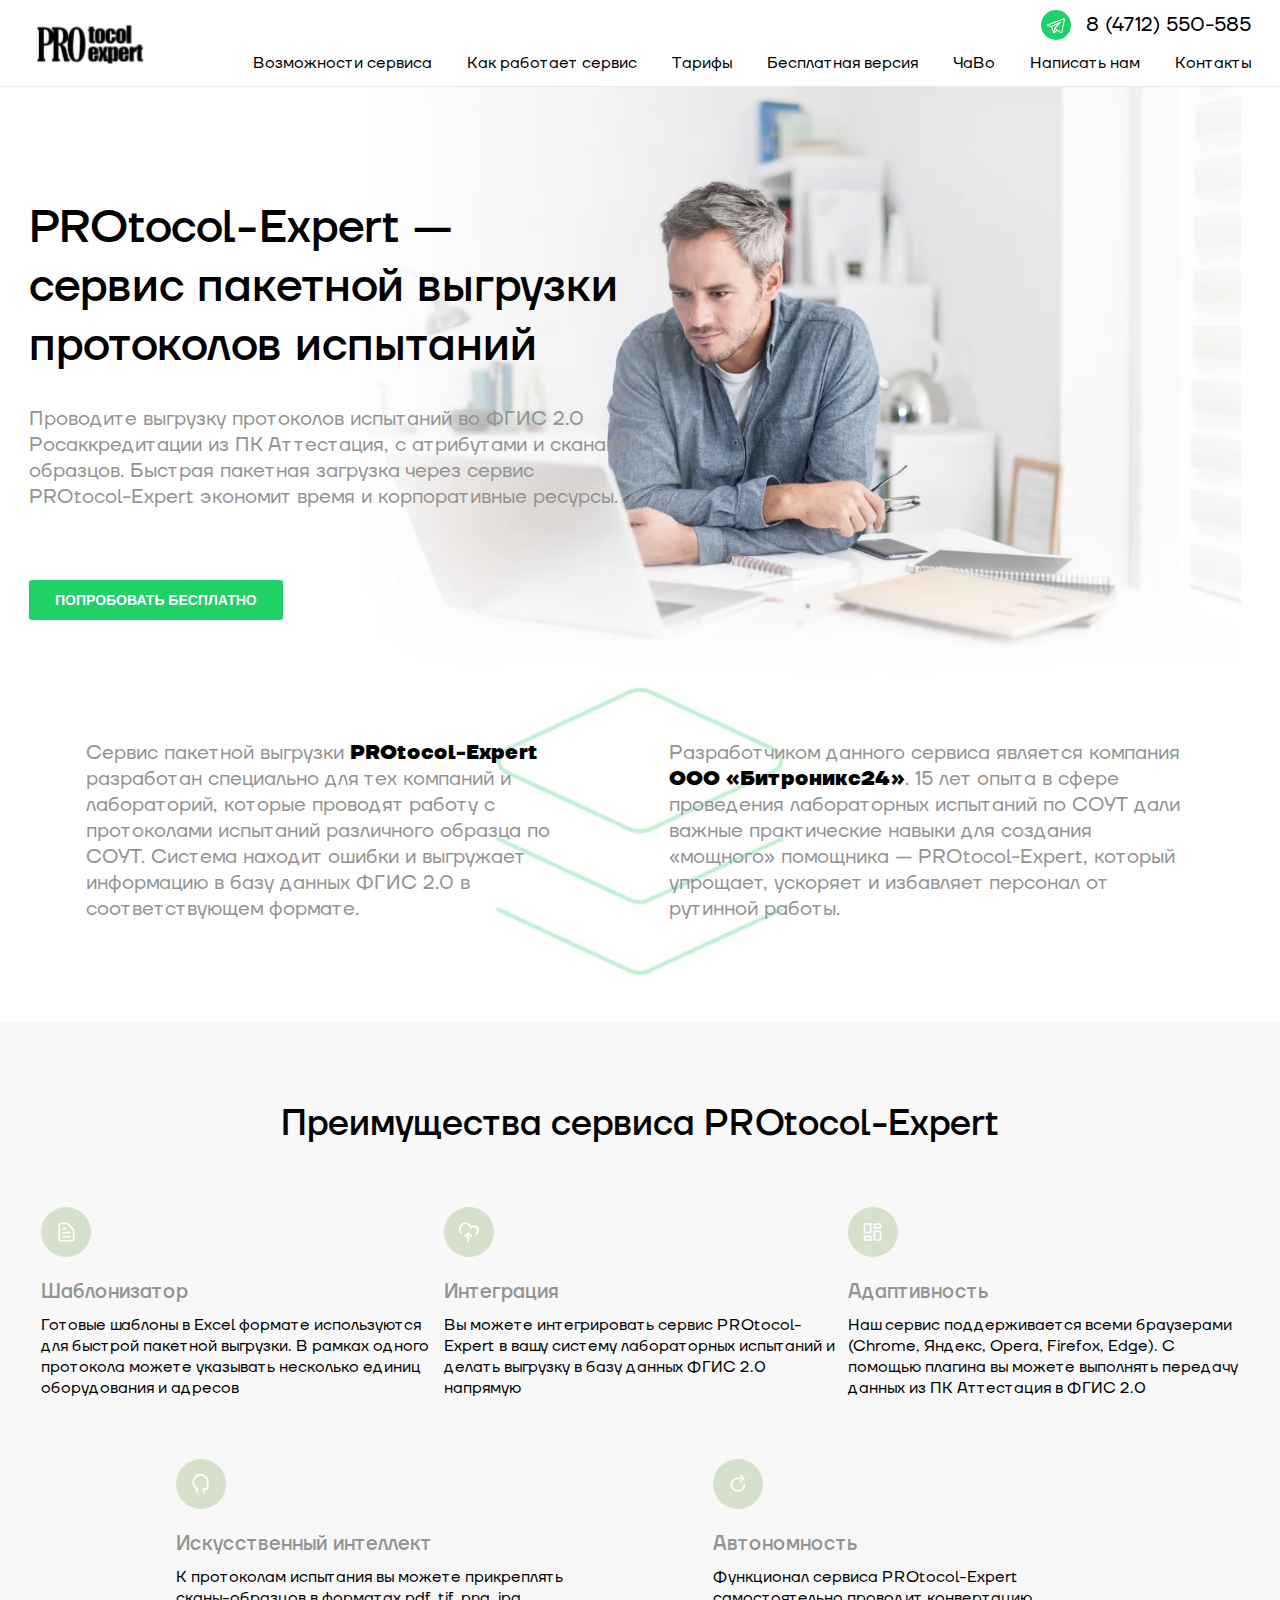
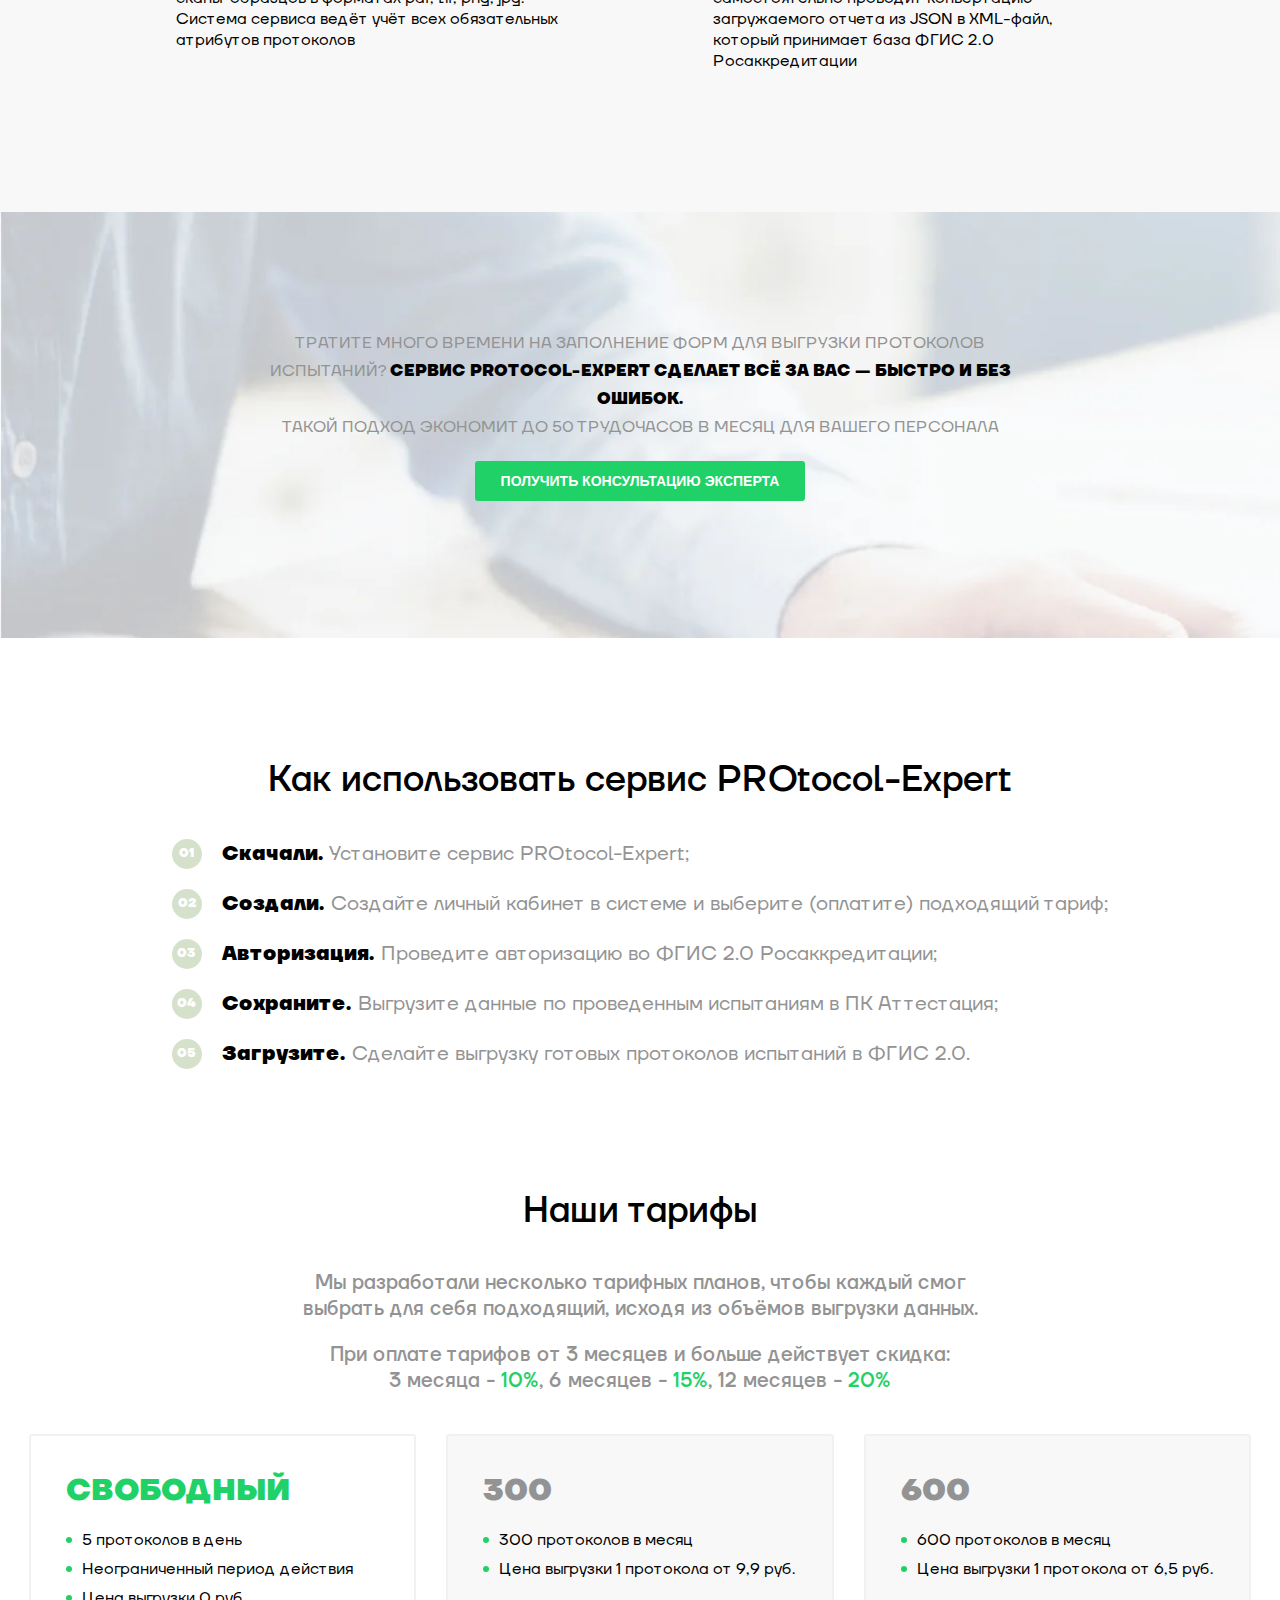
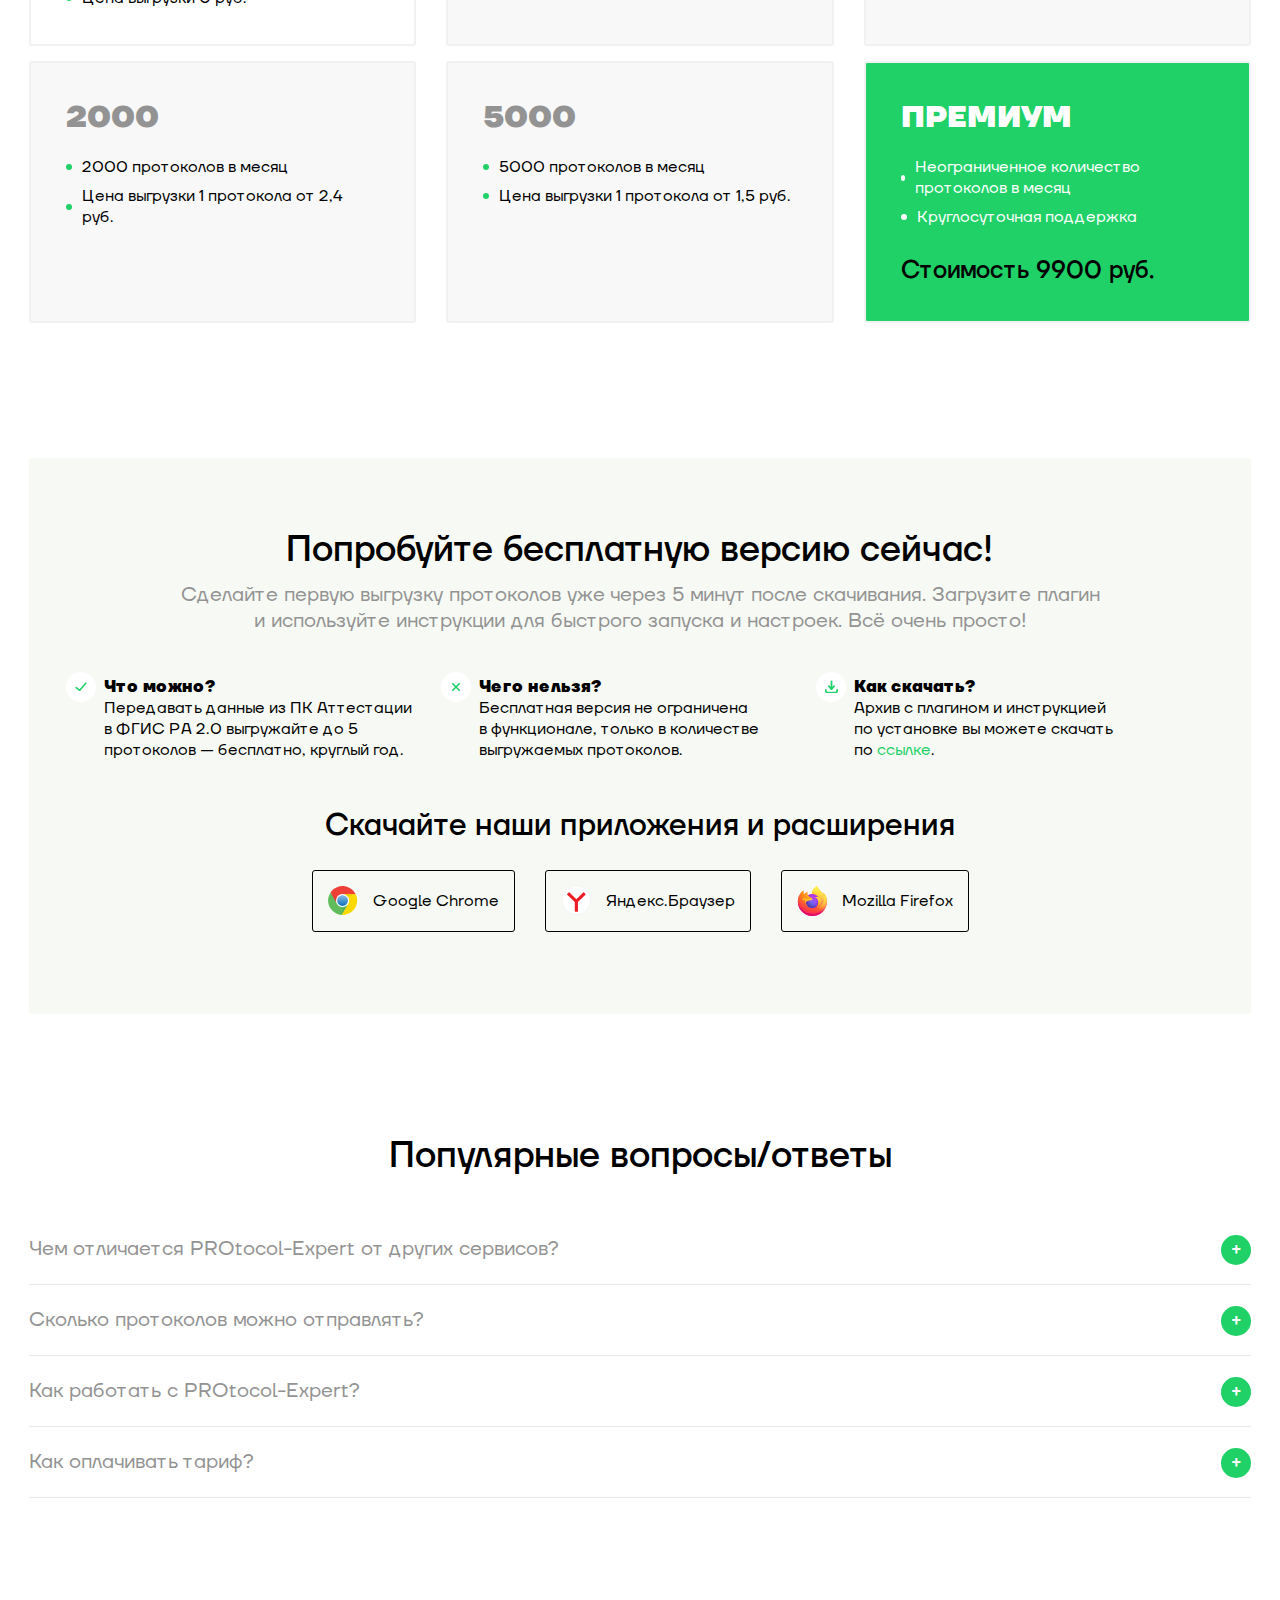
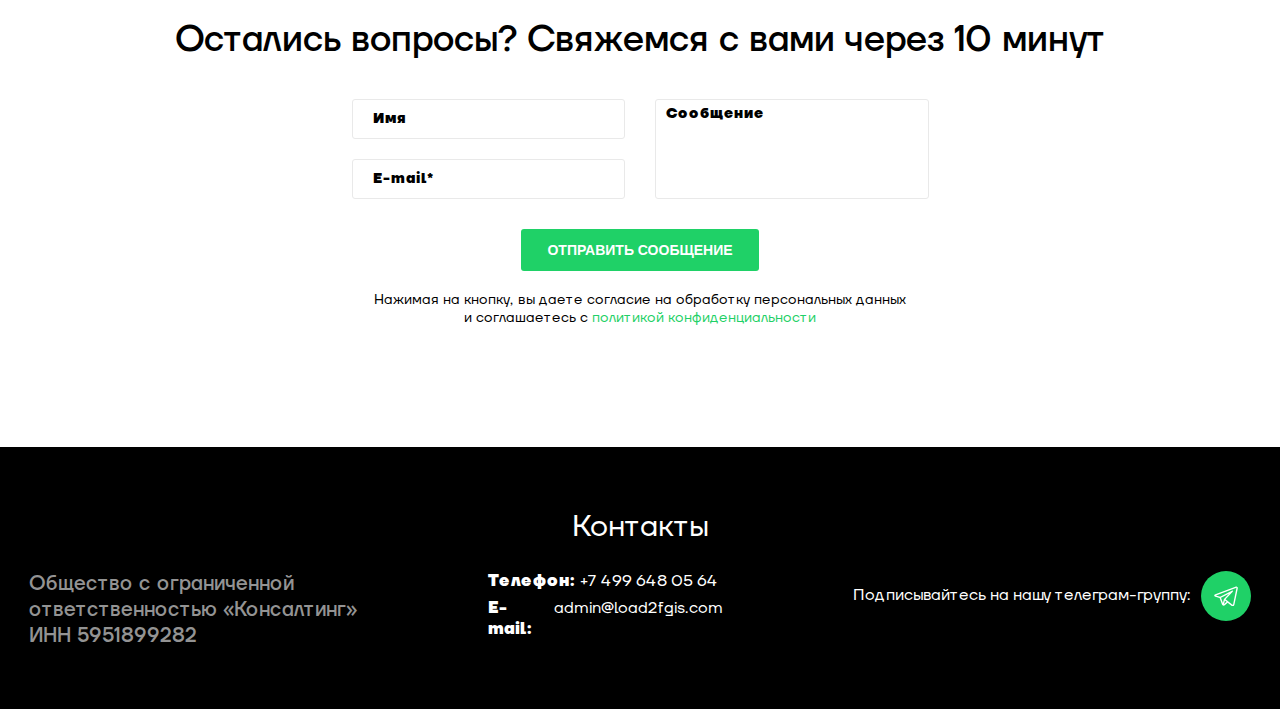
==== commit abbb7d17: "Сборка" ====
--- a/protocol-expert/index.html
+++ b/protocol-expert/index.html
@@ -1,591 +1,591 @@
-<!DOCTYPE html>
-<html lang="ru">
-<head>
-	<title>Главная</title>
-	<meta charset="UTF-8">
-	<meta name="format-detection" content="telephone=no">
-	<link rel="stylesheet" href="css/style.min.css">
-	<!-- <link rel="stylesheet" href="css/fancybox.css"> -->
-	<link rel="icon" type="image/png" href="img/favicons/icon256.png" sizes="256x256">
-	<link rel="icon" type="image/png" href="img/favicons/icon128.png" sizes="128x128">
-	<link rel="icon" type="image/png" href="img/favicons/icon64.png" sizes="64x64">
-	<link rel="icon" type="image/png" href="img/favicons/icon32.png" sizes="32x32">
-	<link rel="icon" type="image/png" href="img/favicons/icon16.png" sizes="16x16">
-	<link rel="icon" type="image/png" href="img/favicons/icon.svg" sizes="any">
-	<link rel="shortcut icon" href="favicon.ico">
-	<!-- <meta name="robots" content="noindex, nofollow"> -->
-	<!-- <meta name="viewport" content="width=device-width, initial-scale=1.0, maximum-scale=1.0, user-scalable=0"> -->
-	<meta name="viewport" content="width=device-width, initial-scale=1.0">
-</head>
-
-<body>
-	<div class="wrapper">
-		<header id="header" class="header">
-	<div class="header__container _container">
-
-		<div class="header__row d-flex">
-
-			<a href="index.html" class="logo-icon header__logo"></a>
-
-			<div class="header__navigation">
-
-				<div class="header__contacts">
-					<a href="#" class="header__contacts-subscription-link subscription-link"></a>
-					<a href="tel:84712550585" class="header__contacts-phone">8 (4712) 550-585</a>
-				</div>
-
-				<ul class="menu-list header__menu-list d-flex">
-					<li class="menu-list__item"><a href="#benefits" class="menu-list__link">Возможности сервиса</a></li>
-					<li class="menu-list__item"><a href="#usage" class="menu-list__link">Как работает сервис</a></li>
-					<li class="menu-list__item"><a href="#tariffs" class="menu-list__link">Тарифы</a></li>
-					<li class="menu-list__item"><a href="#free-version" class="menu-list__link">Бесплатная версия</a></li>
-					<li class="menu-list__item"><a href="#popular" class="menu-list__link">ЧаВо</a></li>
-					<li class="menu-list__item"><a href="#request" class="menu-list__link">Написать нам</a></li>
-					<li class="menu-list__item"><a href="#footer" class="menu-list__link">Контакты</a></li>
-				</ul>
-
-			</div>
-
-			<div class="icon-menu" aria-label="Бургер меню">
-				<span></span>
-				<span></span>
-				<span></span>
-			</div>
-
-		</div>
-</header>
-
-<!-- Мобильное меню -->
-<div class="mob-menu header__mob-menu">
-	<ul class="mob-menu__list">
-		<li class="mob-menu__item"><a href="#benefits" class="mob-menu__link">Возможности сервиса</a></li>
-		<li class="mob-menu__item"><a href="#usage" class="mob-menu__link">Как работает сервис</a></li>
-		<li class="mob-menu__item"><a href="#tariffs" class="mob-menu__link">Тарифы</a></li>
-		<li class="mob-menu__item"><a href="#free-version" class="mob-menu__link">Бесплатная версия</a></li>
-		<li class="mob-menu__item"><a href="#popular" class="mob-menu__link">ЧаВо</a></li>
-		<li class="mob-menu__item"><a href="#request" class="mob-menu__link">Написать нам</a></li>
-		<li class="mob-menu__item"><a href="#footer" class="mob-menu__link">Контакты</a></li>
-	</ul>
-	<a href="#callback" class="header__popup-link header__popup-link_mob _popup-link">ЗАКАЗАТЬ ЗВОНОК</a>
-</div>
-		<main class="page">
-
-			<section id="about" class="about">
-				<div class="about__nuar_blk nuar_blk"></div>
-				<div class="_container">
-					<h1 class="about__title">
-						PROtocol-Expert — <br>
-						cервис пакетной выгрузки <br>
-						протоколов испытаний
-					</h1>
-					<p class="about__subtitle">
-						Проводите выгрузку протоколов испытаний во ФГИС 2.0 <br>
-						Росаккредитации из ПК Аттестация, с атрибутами и сканами <br>
-						образцов. Быстрая пакетная загрузка через сервис <br>
-						PROtocol-Expert экономит время и корпоративные ресурсы.
-					</p>
-					<a href="#callback" class="about__link btn _popup-link">ПОПРОБОВАТЬ БЕСПЛАТНО</a>
-				</div>
-			</section>
-
-			<section id="service" class="service">
-				<div class="_container">
-					<div class="service__inner">
-						<div class="service__img">
-							<img src="img/about-service.jpg" alt="">
-						</div>
-						<div class="service__column">
-							<p class="service__text">
-								Сервис пакетной выгрузки <span>PROtocol-Expert</span> разработан специально для тех компаний и
-								лабораторий, которые
-								проводят работу с протоколами испытаний различного образца
-								по СОУТ. Система находит ошибки и выгружает информацию в базу данных ФГИС 2.0 в соответствующем формате.
-							</p>
-						</div>
-						<div class="service__column">
-							<p class="service__text">
-								Разработчиком данного сервиса является компания <span>ООО «Битроникс24»</span>. 15 лет опыта в сфере
-								проведения
-								лабораторных испытаний по СОУТ дали важные практические навыки для создания «мощного» помощника —
-								PROtocol-Expert, который упрощает, ускоряет и избавляет персонал от рутинной работы.
-							</p>
-						</div>
-					</div>
-				</div>
-			</section>
-
-			<section id="benefits" class="benefits">
-				<div class="_container">
-					<h2 class="benefits__title title">Преимущества сервиса PROtocol-Expert</h2>
-
-					<div class="benefits__inner">
-
-						<div class="benefits__card">
-							<span class="benefits__card-icon benefits__card-icon-01"></span>
-							<h5 class="benefits__card-title">Шаблонизатор</h5>
-							<p class="benefits__card-text">
-								Готовые шаблоны в Excel формате используются для быстрой пакетной выгрузки. В рамках одного протокола
-								можете указывать несколько единиц оборудования и адресов
-							</p>
-						</div>
-
-						<div class="benefits__card">
-							<span class="benefits__card-icon benefits__card-icon-02"></span>
-							<h5 class="benefits__card-title">Интеграция</h5>
-							<p class="benefits__card-text">
-								Вы можете интегрировать сервис PROtocol-Expert в вашу систему лабораторных испытаний
-								и делать выгрузку в базу данных ФГИС 2.0 напрямую
-							</p>
-						</div>
-
-						<div class="benefits__card">
-							<span class="benefits__card-icon benefits__card-icon-03"></span>
-							<h5 class="benefits__card-title">Адаптивность</h5>
-							<p class="benefits__card-text">
-								Наш сервис поддерживается всеми браузерами (Chrome, Яндекс, Opera, Firefox, Edge).
-								С помощью плагина вы можете выполнять передачу данных из ПК Аттестация в ФГИС 2.0 </p>
-						</div>
-
-						<div class="benefits__card">
-							<span class="benefits__card-icon benefits__card-icon-04"></span>
-							<h5 class="benefits__card-title">Искусственный интеллект</h5>
-							<p class="benefits__card-text">
-								К протоколам испытания вы можете прикреплять сканы-образцов в форматах pdf, tif, png, jpg. Система
-								сервиса ведёт учёт всех обязательных атрибутов протоколов
-							</p>
-						</div>
-
-						<div class="benefits__card">
-							<span class="benefits__card-icon benefits__card-icon-05"></span>
-							<h5 class="benefits__card-title">Автономность</h5>
-							<p class="benefits__card-text">
-								Функционал сервиса PROtocol-Expert самостоятельно проводит конвертацию загружаемого отчета из JSON в
-								XML-файл, который принимает база ФГИС 2.0 Росаккредитации
-							</p>
-						</div>
-
-					</div>
-
-				</div>
-			</section>
-
-			<section id="consult" class="consult">
-				<div class="consult__nuar_blk nuar_blk"></div>
-				<div class="_container">
-					<div class="consult__text">
-						ТРАТИТЕ МНОГО ВРЕМЕНИ НА ЗАПОЛНЕНИЕ ФОРМ ДЛЯ ВЫГРУЗКИ ПРОТОКОЛОВ ИСПЫТАНИЙ?
-						<span>СЕРВИС PROTOCOL-EXPERT СДЕЛАЕТ ВСЁ ЗА ВАС — БЫСТРО И БЕЗ ОШИБОК.</span> <br>
-						ТАКОЙ ПОДХОД ЭКОНОМИТ ДО 50 ТРУДОЧАСОВ В МЕСЯЦ ДЛЯ ВАШЕГО ПЕРСОНАЛА
-					</div>
-					<a href="#callback" class="consult__link btn _popup-link">ПОЛУЧИТЬ КОНСУЛЬТАЦИЮ ЭКСПЕРТА</a>
-				</div>
-			</section>
-
-			<section id="usage" class="usage">
-				<div class="_container">
-					<h2 class="usage__title title">Как использовать сервис PROtocol-Expert</h2>
-
-					<ul class="usage__list">
-						<li class="usage__list-item">
-							<span>01</span>
-							<p class="usage__list-item-text"><strong>Скачали.</strong> Установите сервис PROtocol-Expert;</p>
-						</li>
-						<li class="usage__list-item">
-							<span>02</span>
-							<p class="usage__list-item-text"><strong>Создали.</strong> Создайте личный кабинет в системе и выберите
-								(оплатите)
-								подходящий тариф;</p>
-						</li>
-						<li class="usage__list-item">
-							<span>03</span>
-							<p class="usage__list-item-text"><strong>Авторизация.</strong> Проведите авторизацию во ФГИС 2.0
-								Росаккредитации;</p>
-						</li>
-						<li class="usage__list-item">
-							<span>04</span>
-							<p class="usage__list-item-text"><strong>Сохраните.</strong> Выгрузите данные по проведенным испытаниям в
-								ПК
-								Аттестация;</p>
-						</li>
-						<li class="usage__list-item">
-							<span>05</span>
-							<p class="usage__list-item-text"><strong>Загрузите.</strong> Сделайте выгрузку готовых протоколов
-								испытаний в
-								ФГИС
-								2.0.</p>
-						</li>
-					</ul>
-
-				</div>
-			</section>
-
-			<section id="tariffs" class="tariffs">
-				<div class="_container">
-
-					<h2 class="tariffs__title title">Наши тарифы</h2>
-					<p class="tariffs__subtitle">
-						Мы разработали несколько тарифных планов, чтобы каждый смог <br>
-						выбрать для себя подходящий, исходя из объёмов выгрузки данных.
-					</p>
-					<p class="tariffs__subtitle">
-						При оплате тарифов от 3 месяцев и больше действует скидка: <br>
-						3 месяца - <span>10%</span>, 6 месяцев - <span>15%</span>, 12 месяцев - <span>20%</span>
-					</p>
-
-					<div class="tariffs__inner">
-
-						<div class="tariffs__column">
-							<div class="tariffs__card white">
-								<h4 class="tariffs__card-title">СВОБОДНЫЙ</h4>
-								<ul class="tariffs__card-list">
-									<li class="tariffs__card-list-item">5 протоколов в день</li>
-									<li class="tariffs__card-list-item">Неограниченный период действия</li>
-									<li class="tariffs__card-list-item">Цена выгрузки 0 руб. </li>
-								</ul>
-							</div>
-						</div>
-
-						<div class="tariffs__column">
-							<div class="tariffs__card">
-								<h4 class="tariffs__card-title">300</h4>
-								<ul class="tariffs__card-list">
-									<li class="tariffs__card-list-item">300 протоколов в месяц</li>
-									<li class="tariffs__card-list-item">Цена выгрузки 1 протокола от 9,9 руб.</li>
-								</ul>
-							</div>
-						</div>
-
-						<div class="tariffs__column">
-							<div class="tariffs__card">
-								<h4 class="tariffs__card-title">600</h4>
-								<ul class="tariffs__card-list">
-									<li class="tariffs__card-list-item">600 протоколов в месяц</li>
-									<li class="tariffs__card-list-item">Цена выгрузки 1 протокола от 6,5 руб.</li>
-								</ul>
-							</div>
-						</div>
-
-						<div class="tariffs__column">
-							<div class="tariffs__card">
-								<h4 class="tariffs__card-title">2000</h4>
-								<ul class="tariffs__card-list">
-									<li class="tariffs__card-list-item">2000 протоколов в месяц</li>
-									<li class="tariffs__card-list-item">Цена выгрузки 1 протокола от 2,4 руб.</li>
-								</ul>
-							</div>
-						</div>
-
-						<div class="tariffs__column">
-							<div class="tariffs__card">
-								<h4 class="tariffs__card-title">5000</h4>
-								<ul class="tariffs__card-list">
-									<li class="tariffs__card-list-item">5000 протоколов в месяц</li>
-									<li class="tariffs__card-list-item">Цена выгрузки 1 протокола от 1,5 руб.</li>
-								</ul>
-							</div>
-						</div>
-
-						<div class="tariffs__column">
-							<div class="tariffs__card green">
-								<h4 class="tariffs__card-title">ПРЕМИУМ</h4>
-								<ul class="tariffs__card-list">
-									<li class="tariffs__card-list-item">
-										Неограниченное количество
-										протоколов в месяц
-									</li>
-									<li class="tariffs__card-list-item">Круглосуточная поддержка</li>
-								</ul>
-								<p class="tariffs__card-price">Стоимость 9900 руб.</p>
-							</div>
-						</div>
-
-					</div>
-
-				</div>
-			</section>
-
-			<section id="free-version" class="free-version">
-				<div class="_container">
-
-					<div class="free-version__descp">
-
-						<h2 class="free-version__title title">Попробуйте бесплатную версию сейчас!</h2>
-						<p class="free-version__subtitle">
-							Сделайте первую выгрузку протоколов уже через 5 минут после скачивания. Загрузите плагин <br>
-							и используйте инструкции для быстрого запуска и настроек. Всё очень просто!
-						</p>
-
-						<div class="free-version__inner">
-							<div class="free-version__column">
-								<div class="free-version__cardText">
-									<span class="free-version__cardText-icon free-version__cardText-icon-01"></span>
-									<div class="free-version__cardText-text">
-										<span>Что можно?</span> <br>
-										Передавать данные из ПК Аттестации <br>
-										в ФГИС РА 2.0 выгружайте до 5 протоколов — бесплатно, круглый
-										год.
-									</div>
-								</div>
-							</div>
-
-							<div class="free-version__column">
-								<div class="free-version__cardText">
-									<span class="free-version__cardText-icon free-version__cardText-icon-02"></span>
-									<div class="free-version__cardText-text">
-										<span>Чего нельзя?</span> <br>
-										Бесплатная версия не ограничена <br>
-										в функционале, только в количестве выгружаемых протоколов.
-									</div>
-								</div>
-							</div>
-
-							<div class="free-version__column">
-								<div class="free-version__cardText">
-									<span class="free-version__cardText-icon free-version__cardText-icon-03"></span>
-									<div class="free-version__cardText-text">
-										<span>Как скачать?</span> <br>
-										Архив с плагином и инструкцией <br>
-										по установке вы можете скачать <br>
-										по <a href="#">ссылке</a>.
-									</div>
-								</div>
-							</div>
-						</div>
-
-						<h2 class="free-version__load-title title">Скачайте наши приложения и расширения</h2>
-
-						<div class="free-version__inner-load">
-							<a href="#" class="free-version__loadCard">
-								<span class="free-version__loadCard-icon free-version__loadCard-icon-01"></span>
-								<p class="free-version__loadCard-text">Google Chrome</p>
-							</a>
-
-							<a href="#" class="free-version__loadCard">
-								<span class="free-version__loadCard-icon free-version__loadCard-icon-02"></span>
-								<p class="free-version__loadCard-text">Яндекс.Браузер</p>
-							</a>
-
-							<a href="#" class="free-version__loadCard">
-								<span class="free-version__loadCard-icon free-version__loadCard-icon-03"></span>
-								<p class="free-version__loadCard-text">Mozilla Firefox</p>
-							</a>
-						</div>
-
-					</div>
-
-				</div>
-			</section>
-
-
-			<section id="popular" class="popular">
-				<div class="_container">
-					<h2 class="popular__title title">Популярные вопросы/ответы</h2>
-
-					<div class="popular__spollers-block spollers-block" data-spollers data-one-spoller>
-						<div class="popular__spollers-block-item spollers-block__item">
-							<div class="popular__spollers-block-title spollers-block__title" data-spoller>Чем отличается
-								PROtocol-Expert от других сервисов?</div>
-							<div class="popular__spollers-block-body spollers-block__body">
-								Единовременно сервис PROtocol-Expert может отправить более 100 протоколов. Количество протоколов в день
-								ограничивается только тарифным планом.
-							</div>
-						</div>
-
-						<div class="popular__spollers-block-item spollers-block__item">
-							<div class="popular__spollers-block-title spollers-block__title" data-spoller>Сколько протоколов можно
-								отправлять?</div>
-							<div class="popular__spollers-block-body spollers-block__body">
-								Единовременно сервис PROtocol-Expert может отправить более 100 протоколов. Количество протоколов в день
-								ограничивается только тарифным планом.
-							</div>
-						</div>
-
-						<div class="popular__spollers-block-item spollers-block__item">
-							<div class="popular__spollers-block-title spollers-block__title" data-spoller>Как работать с
-								PROtocol-Expert?</div>
-							<div class="popular__spollers-block-body spollers-block__body">
-								Единовременно сервис PROtocol-Expert может отправить более 100 протоколов. Количество протоколов в день
-								ограничивается только тарифным планом.
-							</div>
-						</div>
-
-						<div class="popular__spollers-block-item spollers-block__item">
-							<div class="popular__spollers-block-title spollers-block__title" data-spoller>Как оплачивать тариф?</div>
-							<div class="popular__spollers-block-body spollers-block__body">
-								Единовременно сервис PROtocol-Expert может отправить более 100 протоколов. Количество протоколов в день
-								ограничивается только тарифным планом.
-							</div>
-						</div>
-					</div>
-
-				</div>
-			</section>
-
-			<section id="request" class="request">
-				<div class="_container">
-					<h2 class="request__title title">Остались вопросы? Свяжемся с вами через 10 минут</h2>
-
-					<form action="#" class="request__form" id="form_in_foot">
-
-						<div class="request__form-inner">
-							<div class="request__form-column">
-								<input type="text" name="name" data-value="Имя" class="request__form-column-input input">
-
-								<input type="text" name="mail" data-value="E-mail*" class="request__form-column-input input _email">
-							</div>
-
-							<div class="request__form-column">
-								<textarea name="message" class="request__form-column-textarea input" data-value="Сообщение" cols="30"
-									rows="10"></textarea>
-							</div>
-						</div>
-
-						<button type="submit" class="request__form-btn form__btn btn _send_btn" data-formid="form_in_foot"
-							data-msg="Заявка на консультацию">ОТПРАВИТЬ
-							СООБЩЕНИЕ</button>
-
-						<p class="request__form-policy">
-							Нажимая на кнопку, вы даете согласие на обработку персональных данных <br>
-							и соглашаетесь c <a href="#">политикой конфиденциальности</a>
-						</p>
-
-					</form>
-
-				</div>
-			</section>
-
-
-		</main>
-		<footer id="footer" class="footer">
-	<div class="footer__container _container">
-
-		<div class="footer__title title">Контакты</div>
-
-		<div class="footer__row d-flex">
-
-			<div class="footer__column">
-				<p class="footer__name-org">
-					Общество с ограниченной <br>
-					ответственностью «Консалтинг» <br>
-					ИНН 5951899282
-				</p>
-			</div>
-
-			<div class="footer__column">
-				<p class="footer__phone">Телефон: <a href="tel:+74996480564">+7 499 648 05 64</a></p>
-				<p class="footer__email">E-mail: <a href="mailto:admin@load2fgis.com">admin@load2fgis.com</a></p>
-			</div>
-
-			<div class="footer__column">
-				<p class="footer__subscription">Подписывайтесь на нашу телеграм-группу: <a href="#"
-						class="footer__subscription-link subscription-link"></a></p>
-			</div>
-
-		</div>
-
-	</div>
-</footer>
-	</div>
-	<!-- Popup-с формой -->
-<div class="popup popup_callback">
-	<div class="popup__content">
-		<div class="popup__body">
-			<div class="popup__close" aria-label="Закрыть модальное окно"></div>
-			<div class="popup__item d-flex">
-				<div class="popup__img">
-					<img src="img/popup.jpg" alt="">
-				</div>
-				<div class="popup__form-block">
-					<h2>Заявка на расчет</h2>
-					<p class="popup__notific">Оставьте заявку и мы свяжемся с Вами в течении 15 минут</p>
-					<form action="#" class="form" id="form_in_foot_callback">
-						<div class="form__line">
-							<input type="text" name="name" data-value="Имя" class="popup__form-input input">
-							<input type="text" name="phone" data-value="Телефон*" class="popup__form-input input _phone"> 
-							<input type="text" name="mail" data-value="Email" class="popup__form-input input _email">
-						</div>
-						<p class="popup__policy">Заполняя данную форму вы соглашаетесь с <a href="#">политикой
-								конфиденциальности</a></p>
-						<button type="submit" class="popup__form-btn form__btn btn _send_btn_callback"
-							data-formid="form_in_foot_callback" data-msg="Заявка на обратный звонок">Заказать</button>
-					</form>
-				</div>
-			</div>
-		</div>
-	</div>
-</div>
-
-<!-- <a href="#callback" class="header__popup-link _popup-link">ЗАКАЗАТЬ ЗВОНОК</a> -->
-<!-- =============================================================================================================================== -->
-
-
-<div class="popup popup_popup">
-	<div class="popup__content">
-		<div class="popup__body">
-			<div class="popup__close" aria-label="Закрыть модальное окно"></div>
-		</div>
-	</div>
-</div>
-<!-- =============================================================================================================================== -->
-
-<div class="popup popup_massagename-message">
-	<div class="popup__content">
-		<div class="popup__body">
-			<div class="popup__close" aria-label="Закрыть модальное окно"></div>
-		</div>
-	</div>
-</div>
-<!-- =============================================================================================================================== -->
-
-<div class="popup popup_video">
-	<div class="popup__content">
-		<div class="popup__body">
-			<div class="popup__close popup__close_video" aria-label="Закрыть модальное окно"></div>
-			<div class="popup__video _video"></div>
-		</div>
-	</div>
-</div>
-<!-- <a href="#video" data-video="stFOy0Noahg" class=" _popup-link">Открыть видео</a> -->
-<!-- =============================================================================================================================== -->
-
-<!-- Popup-CSS -->
-<!-- <div id="popup-2" class="popup-2">
-	<a href="#" class="popup__area-2"></a>
-	<div class="popup__body-2">
-		<div class="popup__content-2">
-
-			<a href="#" class="popup__close-2">Close</a>
-			<div class="popup__title">Заказать ворота Дешево!</div>
-			<div class="popup__text">
-				Автоматики для ворот, роллет и фасадных конструкций. Официальный представитель компаний
-				Алютех и REHAU и Авелор
-			</div>
-			<div class="popup__text">
-				Автоматики для ворот, роллет и фасадных конструкций. Официальный представитель компаний
-				Алютех и REHAU и Авелор
-			</div>
-			<div class="popup__text">
-				Автоматики для ворот, роллет и фасадных конструкций. Официальный представитель компаний
-				Алютех и REHAU и Авелор
-			</div>
-			<div class="popup__text">
-				Автоматики для ворот, роллет и фасадных конструкций. Официальный представитель компаний
-				Алютех и REHAU и Авелор
-			</div>
-			<div class="popup__text">
-				Автоматики для ворот, роллет и фасадных конструкций. Официальный представитель компаний
-				Алютех и REHAU и Авелор
-			</div>
-
-		</div>
-	</div>
-</div> -->
-<!-- <a href="#popup-2" class="heading-info__button popup-link"></a> -->
-	<!-- Swiper -->
-<!-- <script src="https://unpkg.com/swiper/swiper-bundle.min.js"></script> -->
-<!-- <script src="https://api-maps.yandex.ru/2.1/?lang=ru_RU"></script> -->
-<script src="js/vendors.min.js"></script>
-<script src="js/app.min.js"></script>
-</body>
-
+<!DOCTYPE html>+<html lang="ru">+<head>+	<title>Главная</title>+	<meta charset="UTF-8">+	<meta name="format-detection" content="telephone=no">+	<link rel="stylesheet" href="css/style.min.css?_v=20220804151642">+	<!-- <link rel="stylesheet" href="css/fancybox.css?_v=20220804151642"> -->+	<link rel="icon" type="image/png" href="img/favicons/icon256.png" sizes="256x256">+	<link rel="icon" type="image/png" href="img/favicons/icon128.png" sizes="128x128">+	<link rel="icon" type="image/png" href="img/favicons/icon64.png" sizes="64x64">+	<link rel="icon" type="image/png" href="img/favicons/icon32.png" sizes="32x32">+	<link rel="icon" type="image/png" href="img/favicons/icon16.png" sizes="16x16">+	<link rel="icon" type="image/png" href="img/favicons/icon.svg" sizes="any">+	<link rel="shortcut icon" href="favicon.ico">+	<!-- <meta name="robots" content="noindex, nofollow"> -->+	<!-- <meta name="viewport" content="width=device-width, initial-scale=1.0, maximum-scale=1.0, user-scalable=0"> -->+	<meta name="viewport" content="width=device-width, initial-scale=1.0">+</head>++<body>+	<div class="wrapper">+		<header id="header" class="header">+	<div class="header__container _container">++		<div class="header__row d-flex">++			<a href="index.html" class="logo-icon header__logo"></a>++			<div class="header__navigation">++				<div class="header__contacts">+					<a href="#" class="header__contacts-subscription-link subscription-link"></a>+					<a href="tel:84712550585" class="header__contacts-phone">8 (4712) 550-585</a>+				</div>++				<ul class="menu-list header__menu-list d-flex">+					<li class="menu-list__item"><a href="#benefits" class="menu-list__link">Возможности сервиса</a></li>+					<li class="menu-list__item"><a href="#usage" class="menu-list__link">Как работает сервис</a></li>+					<li class="menu-list__item"><a href="#tariffs" class="menu-list__link">Тарифы</a></li>+					<li class="menu-list__item"><a href="#free-version" class="menu-list__link">Бесплатная версия</a></li>+					<li class="menu-list__item"><a href="#popular" class="menu-list__link">ЧаВо</a></li>+					<li class="menu-list__item"><a href="#request" class="menu-list__link">Написать нам</a></li>+					<li class="menu-list__item"><a href="#footer" class="menu-list__link">Контакты</a></li>+				</ul>++			</div>++			<div class="icon-menu" aria-label="Бургер меню">+				<span></span>+				<span></span>+				<span></span>+			</div>++		</div>+</header>++<!-- Мобильное меню -->+<div class="mob-menu header__mob-menu">+	<ul class="mob-menu__list">+		<li class="mob-menu__item"><a href="#benefits" class="mob-menu__link">Возможности сервиса</a></li>+		<li class="mob-menu__item"><a href="#usage" class="mob-menu__link">Как работает сервис</a></li>+		<li class="mob-menu__item"><a href="#tariffs" class="mob-menu__link">Тарифы</a></li>+		<li class="mob-menu__item"><a href="#free-version" class="mob-menu__link">Бесплатная версия</a></li>+		<li class="mob-menu__item"><a href="#popular" class="mob-menu__link">ЧаВо</a></li>+		<li class="mob-menu__item"><a href="#request" class="mob-menu__link">Написать нам</a></li>+		<li class="mob-menu__item"><a href="#footer" class="mob-menu__link">Контакты</a></li>+	</ul>+	<a href="#callback" class="header__popup-link header__popup-link_mob _popup-link">ЗАКАЗАТЬ ЗВОНОК</a>+</div>+		<main class="page">++			<section id="about" class="about">+				<div class="about__nuar_blk nuar_blk"></div>+				<div class="_container">+					<h1 class="about__title">+						PROtocol-Expert — <br>+						cервис пакетной выгрузки <br>+						протоколов испытаний+					</h1>+					<p class="about__subtitle">+						Проводите выгрузку протоколов испытаний во ФГИС 2.0 <br>+						Росаккредитации из ПК Аттестация, с атрибутами и сканами <br>+						образцов. Быстрая пакетная загрузка через сервис <br>+						PROtocol-Expert экономит время и корпоративные ресурсы.+					</p>+					<a href="#callback" class="about__link btn _popup-link">ПОПРОБОВАТЬ БЕСПЛАТНО</a>+				</div>+			</section>++			<section id="service" class="service">+				<div class="_container">+					<div class="service__inner">+						<div class="service__img">+							<picture><source srcset="img/about-service.webp" type="image/webp"><img src="img/about-service.jpg?_v=1659615402690" alt=""></picture>+						</div>+						<div class="service__column">+							<p class="service__text">+								Сервис пакетной выгрузки <span>PROtocol-Expert</span> разработан специально для тех компаний и+								лабораторий, которые+								проводят работу с протоколами испытаний различного образца+								по СОУТ. Система находит ошибки и выгружает информацию в базу данных ФГИС 2.0 в соответствующем формате.+							</p>+						</div>+						<div class="service__column">+							<p class="service__text">+								Разработчиком данного сервиса является компания <span>ООО «Битроникс24»</span>. 15 лет опыта в сфере+								проведения+								лабораторных испытаний по СОУТ дали важные практические навыки для создания «мощного» помощника —+								PROtocol-Expert, который упрощает, ускоряет и избавляет персонал от рутинной работы.+							</p>+						</div>+					</div>+				</div>+			</section>++			<section id="benefits" class="benefits">+				<div class="_container">+					<h2 class="benefits__title title">Преимущества сервиса PROtocol-Expert</h2>++					<div class="benefits__inner">++						<div class="benefits__card">+							<span class="benefits__card-icon benefits__card-icon-01"></span>+							<h5 class="benefits__card-title">Шаблонизатор</h5>+							<p class="benefits__card-text">+								Готовые шаблоны в Excel формате используются для быстрой пакетной выгрузки. В рамках одного протокола+								можете указывать несколько единиц оборудования и адресов+							</p>+						</div>++						<div class="benefits__card">+							<span class="benefits__card-icon benefits__card-icon-02"></span>+							<h5 class="benefits__card-title">Интеграция</h5>+							<p class="benefits__card-text">+								Вы можете интегрировать сервис PROtocol-Expert в вашу систему лабораторных испытаний+								и делать выгрузку в базу данных ФГИС 2.0 напрямую+							</p>+						</div>++						<div class="benefits__card">+							<span class="benefits__card-icon benefits__card-icon-03"></span>+							<h5 class="benefits__card-title">Адаптивность</h5>+							<p class="benefits__card-text">+								Наш сервис поддерживается всеми браузерами (Chrome, Яндекс, Opera, Firefox, Edge).+								С помощью плагина вы можете выполнять передачу данных из ПК Аттестация в ФГИС 2.0 </p>+						</div>++						<div class="benefits__card">+							<span class="benefits__card-icon benefits__card-icon-04"></span>+							<h5 class="benefits__card-title">Искусственный интеллект</h5>+							<p class="benefits__card-text">+								К протоколам испытания вы можете прикреплять сканы-образцов в форматах pdf, tif, png, jpg. Система+								сервиса ведёт учёт всех обязательных атрибутов протоколов+							</p>+						</div>++						<div class="benefits__card">+							<span class="benefits__card-icon benefits__card-icon-05"></span>+							<h5 class="benefits__card-title">Автономность</h5>+							<p class="benefits__card-text">+								Функционал сервиса PROtocol-Expert самостоятельно проводит конвертацию загружаемого отчета из JSON в+								XML-файл, который принимает база ФГИС 2.0 Росаккредитации+							</p>+						</div>++					</div>++				</div>+			</section>++			<section id="consult" class="consult">+				<div class="consult__nuar_blk nuar_blk"></div>+				<div class="_container">+					<div class="consult__text">+						ТРАТИТЕ МНОГО ВРЕМЕНИ НА ЗАПОЛНЕНИЕ ФОРМ ДЛЯ ВЫГРУЗКИ ПРОТОКОЛОВ ИСПЫТАНИЙ?+						<span>СЕРВИС PROTOCOL-EXPERT СДЕЛАЕТ ВСЁ ЗА ВАС — БЫСТРО И БЕЗ ОШИБОК.</span> <br>+						ТАКОЙ ПОДХОД ЭКОНОМИТ ДО 50 ТРУДОЧАСОВ В МЕСЯЦ ДЛЯ ВАШЕГО ПЕРСОНАЛА+					</div>+					<a href="#callback" class="consult__link btn _popup-link">ПОЛУЧИТЬ КОНСУЛЬТАЦИЮ ЭКСПЕРТА</a>+				</div>+			</section>++			<section id="usage" class="usage">+				<div class="_container">+					<h2 class="usage__title title">Как использовать сервис PROtocol-Expert</h2>++					<ul class="usage__list">+						<li class="usage__list-item">+							<span>01</span>+							<p class="usage__list-item-text"><strong>Скачали.</strong> Установите сервис PROtocol-Expert;</p>+						</li>+						<li class="usage__list-item">+							<span>02</span>+							<p class="usage__list-item-text"><strong>Создали.</strong> Создайте личный кабинет в системе и выберите+								(оплатите)+								подходящий тариф;</p>+						</li>+						<li class="usage__list-item">+							<span>03</span>+							<p class="usage__list-item-text"><strong>Авторизация.</strong> Проведите авторизацию во ФГИС 2.0+								Росаккредитации;</p>+						</li>+						<li class="usage__list-item">+							<span>04</span>+							<p class="usage__list-item-text"><strong>Сохраните.</strong> Выгрузите данные по проведенным испытаниям в+								ПК+								Аттестация;</p>+						</li>+						<li class="usage__list-item">+							<span>05</span>+							<p class="usage__list-item-text"><strong>Загрузите.</strong> Сделайте выгрузку готовых протоколов+								испытаний в+								ФГИС+								2.0.</p>+						</li>+					</ul>++				</div>+			</section>++			<section id="tariffs" class="tariffs">+				<div class="_container">++					<h2 class="tariffs__title title">Наши тарифы</h2>+					<p class="tariffs__subtitle">+						Мы разработали несколько тарифных планов, чтобы каждый смог <br>+						выбрать для себя подходящий, исходя из объёмов выгрузки данных.+					</p>+					<p class="tariffs__subtitle">+						При оплате тарифов от 3 месяцев и больше действует скидка: <br>+						3 месяца - <span>10%</span>, 6 месяцев - <span>15%</span>, 12 месяцев - <span>20%</span>+					</p>++					<div class="tariffs__inner">++						<div class="tariffs__column">+							<div class="tariffs__card white">+								<h4 class="tariffs__card-title">СВОБОДНЫЙ</h4>+								<ul class="tariffs__card-list">+									<li class="tariffs__card-list-item">5 протоколов в день</li>+									<li class="tariffs__card-list-item">Неограниченный период действия</li>+									<li class="tariffs__card-list-item">Цена выгрузки 0 руб. </li>+								</ul>+							</div>+						</div>++						<div class="tariffs__column">+							<div class="tariffs__card">+								<h4 class="tariffs__card-title">300</h4>+								<ul class="tariffs__card-list">+									<li class="tariffs__card-list-item">300 протоколов в месяц</li>+									<li class="tariffs__card-list-item">Цена выгрузки 1 протокола от 9,9 руб.</li>+								</ul>+							</div>+						</div>++						<div class="tariffs__column">+							<div class="tariffs__card">+								<h4 class="tariffs__card-title">600</h4>+								<ul class="tariffs__card-list">+									<li class="tariffs__card-list-item">600 протоколов в месяц</li>+									<li class="tariffs__card-list-item">Цена выгрузки 1 протокола от 6,5 руб.</li>+								</ul>+							</div>+						</div>++						<div class="tariffs__column">+							<div class="tariffs__card">+								<h4 class="tariffs__card-title">2000</h4>+								<ul class="tariffs__card-list">+									<li class="tariffs__card-list-item">2000 протоколов в месяц</li>+									<li class="tariffs__card-list-item">Цена выгрузки 1 протокола от 2,4 руб.</li>+								</ul>+							</div>+						</div>++						<div class="tariffs__column">+							<div class="tariffs__card">+								<h4 class="tariffs__card-title">5000</h4>+								<ul class="tariffs__card-list">+									<li class="tariffs__card-list-item">5000 протоколов в месяц</li>+									<li class="tariffs__card-list-item">Цена выгрузки 1 протокола от 1,5 руб.</li>+								</ul>+							</div>+						</div>++						<div class="tariffs__column">+							<div class="tariffs__card green">+								<h4 class="tariffs__card-title">ПРЕМИУМ</h4>+								<ul class="tariffs__card-list">+									<li class="tariffs__card-list-item">+										Неограниченное количество+										протоколов в месяц+									</li>+									<li class="tariffs__card-list-item">Круглосуточная поддержка</li>+								</ul>+								<p class="tariffs__card-price">Стоимость 9900 руб.</p>+							</div>+						</div>++					</div>++				</div>+			</section>++			<section id="free-version" class="free-version">+				<div class="_container">++					<div class="free-version__descp">++						<h2 class="free-version__title title">Попробуйте бесплатную версию сейчас!</h2>+						<p class="free-version__subtitle">+							Сделайте первую выгрузку протоколов уже через 5 минут после скачивания. Загрузите плагин <br>+							и используйте инструкции для быстрого запуска и настроек. Всё очень просто!+						</p>++						<div class="free-version__inner">+							<div class="free-version__column">+								<div class="free-version__cardText">+									<span class="free-version__cardText-icon free-version__cardText-icon-01"></span>+									<div class="free-version__cardText-text">+										<span>Что можно?</span> <br>+										Передавать данные из ПК Аттестации <br>+										в ФГИС РА 2.0 выгружайте до 5 протоколов — бесплатно, круглый+										год.+									</div>+								</div>+							</div>++							<div class="free-version__column">+								<div class="free-version__cardText">+									<span class="free-version__cardText-icon free-version__cardText-icon-02"></span>+									<div class="free-version__cardText-text">+										<span>Чего нельзя?</span> <br>+										Бесплатная версия не ограничена <br>+										в функционале, только в количестве выгружаемых протоколов.+									</div>+								</div>+							</div>++							<div class="free-version__column">+								<div class="free-version__cardText">+									<span class="free-version__cardText-icon free-version__cardText-icon-03"></span>+									<div class="free-version__cardText-text">+										<span>Как скачать?</span> <br>+										Архив с плагином и инструкцией <br>+										по установке вы можете скачать <br>+										по <a href="#">ссылке</a>.+									</div>+								</div>+							</div>+						</div>++						<h2 class="free-version__load-title title">Скачайте наши приложения и расширения</h2>++						<div class="free-version__inner-load">+							<a href="#" class="free-version__loadCard">+								<span class="free-version__loadCard-icon free-version__loadCard-icon-01"></span>+								<p class="free-version__loadCard-text">Google Chrome</p>+							</a>++							<a href="#" class="free-version__loadCard">+								<span class="free-version__loadCard-icon free-version__loadCard-icon-02"></span>+								<p class="free-version__loadCard-text">Яндекс.Браузер</p>+							</a>++							<a href="#" class="free-version__loadCard">+								<span class="free-version__loadCard-icon free-version__loadCard-icon-03"></span>+								<p class="free-version__loadCard-text">Mozilla Firefox</p>+							</a>+						</div>++					</div>++				</div>+			</section>+++			<section id="popular" class="popular">+				<div class="_container">+					<h2 class="popular__title title">Популярные вопросы/ответы</h2>++					<div class="popular__spollers-block spollers-block" data-spollers data-one-spoller>+						<div class="popular__spollers-block-item spollers-block__item">+							<div class="popular__spollers-block-title spollers-block__title" data-spoller>Чем отличается+								PROtocol-Expert от других сервисов?</div>+							<div class="popular__spollers-block-body spollers-block__body">+								Единовременно сервис PROtocol-Expert может отправить более 100 протоколов. Количество протоколов в день+								ограничивается только тарифным планом.+							</div>+						</div>++						<div class="popular__spollers-block-item spollers-block__item">+							<div class="popular__spollers-block-title spollers-block__title" data-spoller>Сколько протоколов можно+								отправлять?</div>+							<div class="popular__spollers-block-body spollers-block__body">+								Единовременно сервис PROtocol-Expert может отправить более 100 протоколов. Количество протоколов в день+								ограничивается только тарифным планом.+							</div>+						</div>++						<div class="popular__spollers-block-item spollers-block__item">+							<div class="popular__spollers-block-title spollers-block__title" data-spoller>Как работать с+								PROtocol-Expert?</div>+							<div class="popular__spollers-block-body spollers-block__body">+								Единовременно сервис PROtocol-Expert может отправить более 100 протоколов. Количество протоколов в день+								ограничивается только тарифным планом.+							</div>+						</div>++						<div class="popular__spollers-block-item spollers-block__item">+							<div class="popular__spollers-block-title spollers-block__title" data-spoller>Как оплачивать тариф?</div>+							<div class="popular__spollers-block-body spollers-block__body">+								Единовременно сервис PROtocol-Expert может отправить более 100 протоколов. Количество протоколов в день+								ограничивается только тарифным планом.+							</div>+						</div>+					</div>++				</div>+			</section>++			<section id="request" class="request">+				<div class="_container">+					<h2 class="request__title title">Остались вопросы? Свяжемся с вами через 10 минут</h2>++					<form action="#" class="request__form" id="form_in_foot">++						<div class="request__form-inner">+							<div class="request__form-column">+								<input type="text" name="name" data-value="Имя" class="request__form-column-input input">++								<input type="text" name="mail" data-value="E-mail*" class="request__form-column-input input _email">+							</div>++							<div class="request__form-column">+								<textarea name="message" class="request__form-column-textarea input" data-value="Сообщение" cols="30"+									rows="10"></textarea>+							</div>+						</div>++						<button type="submit" class="request__form-btn form__btn btn _send_btn" data-formid="form_in_foot"+							data-msg="Заявка на консультацию">ОТПРАВИТЬ+							СООБЩЕНИЕ</button>++						<p class="request__form-policy">+							Нажимая на кнопку, вы даете согласие на обработку персональных данных <br>+							и соглашаетесь c <a href="#">политикой конфиденциальности</a>+						</p>++					</form>++				</div>+			</section>+++		</main>+		<footer id="footer" class="footer">+	<div class="footer__container _container">++		<div class="footer__title title">Контакты</div>++		<div class="footer__row d-flex">++			<div class="footer__column">+				<p class="footer__name-org">+					Общество с ограниченной <br>+					ответственностью «Консалтинг» <br>+					ИНН 5951899282+				</p>+			</div>++			<div class="footer__column">+				<p class="footer__phone">Телефон: <a href="tel:+74996480564">+7 499 648 05 64</a></p>+				<p class="footer__email">E-mail: <a href="mailto:admin@load2fgis.com">admin@load2fgis.com</a></p>+			</div>++			<div class="footer__column">+				<p class="footer__subscription">Подписывайтесь на нашу телеграм-группу: <a href="#"+						class="footer__subscription-link subscription-link"></a></p>+			</div>++		</div>++	</div>+</footer>+	</div>+	<!-- Popup-с формой -->+<div class="popup popup_callback">+	<div class="popup__content">+		<div class="popup__body">+			<div class="popup__close" aria-label="Закрыть модальное окно"></div>+			<div class="popup__item d-flex">+				<div class="popup__img">+					<picture><source srcset="img/popup.webp" type="image/webp"><img src="img/popup.jpg?_v=1659615402690" alt=""></picture>+				</div>+				<div class="popup__form-block">+					<h2>Заявка на расчет</h2>+					<p class="popup__notific">Оставьте заявку и мы свяжемся с Вами в течении 15 минут</p>+					<form action="#" class="form" id="form_in_foot_callback">+						<div class="form__line">+							<input type="text" name="name" data-value="Имя" class="popup__form-input input">+							<input type="text" name="phone" data-value="Телефон*" class="popup__form-input input _phone"> +							<input type="text" name="mail" data-value="Email" class="popup__form-input input _email">+						</div>+						<p class="popup__policy">Заполняя данную форму вы соглашаетесь с <a href="#">политикой+								конфиденциальности</a></p>+						<button type="submit" class="popup__form-btn form__btn btn _send_btn_callback"+							data-formid="form_in_foot_callback" data-msg="Заявка на обратный звонок">Заказать</button>+					</form>+				</div>+			</div>+		</div>+	</div>+</div>++<!-- <a href="#callback" class="header__popup-link _popup-link">ЗАКАЗАТЬ ЗВОНОК</a> -->+<!-- =============================================================================================================================== -->+++<div class="popup popup_popup">+	<div class="popup__content">+		<div class="popup__body">+			<div class="popup__close" aria-label="Закрыть модальное окно"></div>+		</div>+	</div>+</div>+<!-- =============================================================================================================================== -->++<div class="popup popup_massagename-message">+	<div class="popup__content">+		<div class="popup__body">+			<div class="popup__close" aria-label="Закрыть модальное окно"></div>+		</div>+	</div>+</div>+<!-- =============================================================================================================================== -->++<div class="popup popup_video">+	<div class="popup__content">+		<div class="popup__body">+			<div class="popup__close popup__close_video" aria-label="Закрыть модальное окно"></div>+			<div class="popup__video _video"></div>+		</div>+	</div>+</div>+<!-- <a href="#video" data-video="stFOy0Noahg" class=" _popup-link">Открыть видео</a> -->+<!-- =============================================================================================================================== -->++<!-- Popup-CSS -->+<!-- <div id="popup-2" class="popup-2">+	<a href="#" class="popup__area-2"></a>+	<div class="popup__body-2">+		<div class="popup__content-2">++			<a href="#" class="popup__close-2">Close</a>+			<div class="popup__title">Заказать ворота Дешево!</div>+			<div class="popup__text">+				Автоматики для ворот, роллет и фасадных конструкций. Официальный представитель компаний+				Алютех и REHAU и Авелор+			</div>+			<div class="popup__text">+				Автоматики для ворот, роллет и фасадных конструкций. Официальный представитель компаний+				Алютех и REHAU и Авелор+			</div>+			<div class="popup__text">+				Автоматики для ворот, роллет и фасадных конструкций. Официальный представитель компаний+				Алютех и REHAU и Авелор+			</div>+			<div class="popup__text">+				Автоматики для ворот, роллет и фасадных конструкций. Официальный представитель компаний+				Алютех и REHAU и Авелор+			</div>+			<div class="popup__text">+				Автоматики для ворот, роллет и фасадных конструкций. Официальный представитель компаний+				Алютех и REHAU и Авелор+			</div>++		</div>+	</div>+</div> -->+<!-- <a href="#popup-2" class="heading-info__button popup-link"></a> -->+	<!-- Swiper -->+<!-- <script src="https://unpkg.com/swiper/swiper-bundle.min.js"></script> -->+<!-- <script src="https://api-maps.yandex.ru/2.1/?lang=ru_RU"></script> -->+<script src="js/vendors.min.js?_v=20220804151642"></script>+<script src="js/app.min.js?_v=20220804151642"></script>+</body>+ </html>--- a/protocol-expert/css/style.min.css
+++ b/protocol-expert/css/style.min.css
@@ -1,4308 +1 @@
-@charset "UTF-8";
-@font-face {
-  font-family: "TTFirsNeue";
-  src: url("../fonts/TTFirsNeue-Thin.eot");
-  src: local("☺"), url("../fonts/TTFirsNeue-Thin.woff") format("woff"), url("../fonts/TTFirsNeue-Thin.ttf") format("truetype"), url("../fonts/TTFirsNeue-Thin.svg") format("svg");
-  font-weight: 100;
-  font-style: normal;
-}
-@font-face {
-  font-family: "TTFirsNeue";
-  src: url("../fonts/TTFirsNeue-Light.eot");
-  src: local("☺"), url("../fonts/TTFirsNeue-Light.woff") format("woff"), url("../fonts/TTFirsNeue-Light.ttf") format("truetype"), url("../fonts/TTFirsNeue-Light.svg") format("svg");
-  font-weight: 300;
-  font-style: normal;
-}
-@font-face {
-  font-family: "TTFirsNeue";
-  src: url("../fonts/TTFirsNeue-Regular.eot");
-  src: local("☺"), url("../fonts/TTFirsNeue-Regular.woff") format("woff"), url("../fonts/TTFirsNeue-Regular.ttf") format("truetype"), url("../fonts/TTFirsNeue-Regular.svg") format("svg");
-  font-weight: 400;
-  font-style: normal;
-}
-@font-face {
-  font-family: "TTFirsNeue";
-  src: url("../fonts/TTFirsNeue-Medium.eot");
-  src: local("☺"), url("../fonts/TTFirsNeue-Medium.woff") format("woff"), url("../fonts/TTFirsNeue-Medium.ttf") format("truetype"), url("../fonts/TTFirsNeue-Medium.svg") format("svg");
-  font-weight: 500;
-  font-style: normal;
-}
-@font-face {
-  font-family: "TTFirsNeue";
-  src: url("../fonts/TTFirsNeue-ExtraBold.eot");
-  src: local("☺"), url("../fonts/TTFirsNeue-ExtraBold.woff") format("woff"), url("../fonts/TTFirsNeue-ExtraBold.ttf") format("truetype"), url("../fonts/TTFirsNeue-ExtraBold.svg") format("svg");
-  font-weight: 800;
-  font-style: normal;
-}
-* {
-  padding: 0px;
-  margin: 0px;
-  border: 0px;
-}
-
-*,
-*:before,
-*:after {
-  -moz-box-sizing: border-box;
-  -webkit-box-sizing: border-box;
-  box-sizing: border-box;
-}
-
-aside,
-nav,
-footer,
-header,
-section {
-  display: block;
-}
-
-html {
-  font-size: 20px;
-}
-
-html,
-body {
-  height: 100%;
-  min-width: 320px;
-}
-
-body {
-  line-height: 1;
-  font-family: "TTFirsNeue", sans-serif;
-  -ms-text-size-adjust: 100%;
-  -moz-text-size-adjust: 100%;
-  -webkit-text-size-adjust: 100%;
-}
-
-input,
-button,
-textarea {
-  font-family: "TTFirsNeue", sans-serif;
-  font-size: inherit;
-}
-
-input::-ms-clear {
-  display: none;
-}
-
-button {
-  cursor: pointer;
-  background-color: inherit;
-}
-
-button::-moz-focus-inner {
-  padding: 0;
-  border: 0;
-}
-
-a,
-a:visited {
-  text-decoration: none;
-}
-
-a:hover {
-  text-decoration: none;
-}
-
-ul li {
-  list-style: none;
-}
-
-img {
-  vertical-align: top;
-  max-width: 100%;
-  width: 100%;
-  height: 100%;
-  object-fit: cover;
-}
-
-h1,
-h2,
-h3,
-h4,
-h5,
-h6 {
-  font-weight: inherit;
-  font-size: inherit;
-}
-
-table {
-  border-collapse: collapse;
-  border-spacing: 0;
-  boder: 0;
-}
-
-table td {
-  padding: 0;
-  margin: 0;
-}
-
-/*
-&::-webkit-scrollbar {
-	display: none;
-}
-*/
-body {
-  font-weight: 400;
-  color: #939393;
-}
-body a {
-  font-family: "TTFirsNeue", sans-serif;
-  color: #000;
-  font-weight: 400;
-}
-body._lock {
-  overflow: hidden;
-  touch-action: none;
-}
-
-h1 {
-  font-size: 46px;
-  font-weight: 500;
-  line-height: 128.2608695652%;
-}
-
-h2 {
-  font-size: 36px;
-  font-weight: 500;
-  line-height: 127.7777777778%;
-}
-
-h3 {
-  font-size: 28px;
-  font-weight: 500;
-  line-height: 38px;
-}
-
-h4 {
-  font-size: 25px;
-  font-weight: 500;
-  line-height: 38px;
-}
-
-.title {
-  text-align: center;
-  color: #000;
-  margin-bottom: 35px;
-}
-
-@media (max-width: 768px) {
-  h1 {
-    font-size: 26px;
-  }
-  h2 {
-    font-size: 24px;
-  }
-}
-.wrapper {
-  width: 100%;
-  min-height: 100%;
-  overflow: hidden;
-  display: flex;
-  flex-direction: column;
-}
-.wrapper > * {
-  min-width: 0;
-}
-
-._container {
-  max-width: 1242px;
-  margin: 0 auto;
-}
-
-.form__error {
-  color: red;
-  margin-bottom: 10px;
-}
-
-.btn {
-  display: inline-flex;
-  justify-content: center;
-  align-items: center;
-  text-align: center;
-  padding: 13px 26px;
-  font-family: "TT Firs Neue", sans-serif;
-  font-weight: 700;
-  font-size: 14px;
-  color: #FFFFFF;
-  background: #1FD167;
-  border-radius: 3px;
-}
-.btn.fw {
-  width: 100%;
-}
-
-.button {
-  display: inline-flex;
-  padding: 0px 0px;
-}
-.button._fw {
-  width: 100%;
-}
-
-.switch-block__label {
-  position: relative;
-  display: inline-block;
-  width: 37px;
-  height: 20px;
-  background: #DDE5EC;
-  border-radius: 20px;
-  transition: all 0.3s;
-  cursor: pointer;
-}
-
-.switch-block__label:after {
-  content: "";
-  position: absolute;
-  width: 17px;
-  height: 17px;
-  border-radius: 18px;
-  background-color: white;
-  top: 1px;
-  left: 2px;
-  transition: all 0.3s;
-}
-
-input[type=checkbox]:checked + .switch-block__label:after {
-  transform: translateX(16px);
-}
-
-input[type=checkbox]:checked + .switch-block__label {
-  background-color: #FFB400;
-}
-
-.switch-block__input {
-  position: absolute;
-  left: -9999px;
-}
-
-.search {
-  position: relative;
-  width: 100%;
-  height: 30px;
-}
-
-.search__input {
-  font-size: 12px;
-  font-weight: 300;
-  color: #464749;
-  padding-left: 14px;
-  border: 1px solid #e0e1e3 !important;
-  border-radius: 5px !important;
-}
-
-.search__btn {
-  background-color: transparent;
-  border: none;
-}
-.search__btn:before {
-  content: "";
-  position: absolute;
-  top: 8px;
-  right: 8px;
-  width: 17px;
-  height: 17px;
-  background-position: 0 0;
-  background-repeat: no-repeat;
-  background-size: 100%;
-  background-image: url([data-uri]);
-}
-
-.select {
-  position: relative;
-}
-.select__item {
-  position: relative;
-}
-.select__title {
-  color: #000;
-  border: 1px solid #d9d9d9;
-  background-color: #fff;
-  cursor: pointer;
-  border-radius: 4px;
-}
-@media (max-width: 991.98px) {
-  .select__title {
-    font-size: 18px;
-  }
-}
-.select__value {
-  display: flex;
-  font-size: 14px;
-  height: 30px;
-  padding: 0px 15px;
-  align-items: center;
-  justify-content: space-between;
-  flex-direction: row-reverse;
-}
-.select__value span {
-  height: 1em;
-  overflow: hidden;
-  display: -webkit-box;
-  -webkit-line-clamp: 1;
-  -webkit-box-orient: vertical;
-}
-.select__value:before {
-  content: "";
-  display: inline-block;
-  transition: all 0.3s ease 0s;
-  width: 11px;
-  height: 7px;
-  background: url("../img/icons/triangl-black.svg") center/100% no-repeat;
-}
-.select__input {
-  width: 100%;
-  height: 100%;
-  background-color: transparent;
-}
-.select__options {
-  color: #000;
-  position: absolute;
-  top: 29px;
-  border-radius: 0 0 4px 4px;
-  min-width: 100%;
-  left: 0;
-  background-color: #fff;
-  border-top: 0;
-  border: 1px solid #d9d9d9;
-  border-top: 0;
-  font-size: 14px;
-  padding: 10px 0px 5px 0px;
-}
-@media (max-width: 991.98px) {
-  .select__options {
-    font-size: 18px;
-  }
-}
-.select__option {
-  cursor: pointer;
-  padding: 5px 15px;
-  margin: 0px 0px 0px 0px;
-}
-@media (min-width: 992px) {
-  .select__option:hover {
-    background: #d9d9d9;
-  }
-}
-.select._active {
-  z-index: 5;
-}
-.select._active .select__value:before {
-  transform: rotate(-180deg);
-}
-.select._active .select__options {
-  display: block;
-}
-
-input[type=range] {
-  cursor: pointer;
-}
-
-input[type=text],
-input[type=email],
-input[type=tel],
-textarea {
-  -webkit-appearance: none;
-  -moz-appearance: none;
-  appearance: none;
-}
-input[type=text]:focus,
-input[type=email]:focus,
-input[type=tel]:focus,
-textarea:focus {
-  outline: none;
-}
-
-.input {
-  display: flex;
-  width: 100%;
-  height: 40px;
-  font-weight: 600;
-  font-size: 14px;
-  padding: 0px 20px;
-  border: 1px solid #E9E9E9;
-  border-radius: 3px;
-}
-.input._focus {
-  background: grey;
-}
-.input._error {
-  border: 1px solid red;
-}
-
-textarea.input {
-  resize: none;
-  padding: 5px 10px;
-}
-
-::-webkit-input-placeholder {
-  color: #000;
-}
-
-::-moz-placeholder {
-  color: #000;
-}
-
-/* Firefox 19+ */
-:-moz-placeholder {
-  color: #000;
-}
-
-/* Firefox 18- */
-:-ms-input-placeholder {
-  color: rgba(133, 132, 132, 0.4784313725);
-}
-
-input::-webkit-outer-spin-button,
-input::-webkit-inner-spin-button {
-  /* display: none; <- Crashes Chrome on hover */
-  -webkit-appearance: none;
-  margin: 0;
-  /* <-- Apparently some margin are still there even though it's hidden */
-}
-
-.checkbox {
-  position: relative;
-}
-.checkbox__input {
-  position: absolute;
-  width: 0;
-  height: 0;
-  opacity: 0;
-  visibility: hidden;
-}
-.checkbox__input:checked + .checkbox__text:before {
-  background: #fff url("../img/icons/check.svg") center no-repeat;
-}
-.checkbox__text {
-  display: inline-flex;
-  align-items: center;
-  position: relative;
-  font-size: 16px;
-  color: #ffffff;
-  letter-spacing: -0.3px;
-  line-height: 1.25;
-  cursor: pointer;
-}
-.checkbox__text:before {
-  content: "";
-  align-self: flex-start;
-  margin: 0px 14px 0px 0px;
-  flex: 0 0 20px;
-  left: 0;
-  top: 0;
-  width: 20px;
-  height: 18px;
-  background: #fff;
-  border: 1px solid #a7a9ac;
-}
-.checkbox a {
-  color: #fff;
-  text-decoration: underline;
-}
-@media (min-width: 992px) {
-  .checkbox a:hover {
-    text-decoration: none;
-  }
-}
-.checkbox._error .checkbox__text:before {
-  border: 1px solid #ee1212;
-}
-
-.options {
-  display: flex;
-  flex-direction: column;
-  align-items: flex-start;
-}
-.options__item {
-  position: relative;
-  cursor: pointer;
-}
-.options__input {
-  position: absolute;
-  width: 0;
-  height: 0;
-  opacity: 0;
-  left: 0;
-  top: 0;
-  visibility: hidden;
-}
-.options__input:checked + .options__text:after {
-  transform: scale(1);
-}
-.options__text {
-  display: inline-flex;
-  align-items: center;
-  position: relative;
-  font-size: 16px;
-  color: #ffffff;
-  letter-spacing: -0.3px;
-  line-height: 1.25;
-}
-.options__text:before {
-  content: "";
-  align-self: flex-start;
-  margin: 0px 14px 0px 0px;
-  flex: 0 0 20px;
-  left: 0;
-  top: 0;
-  border-radius: 50%;
-  width: 20px;
-  height: 18px;
-  background: #fff;
-  border: 1px solid #a7a9ac;
-}
-.options__text:after {
-  content: "";
-  transition: all 0.3s ease 0s;
-  transform: scale(0);
-  width: 10px;
-  height: 10px;
-  border-radius: 50%;
-  background-color: #77243a;
-  position: absolute;
-  left: 5px;
-  top: 4px;
-}
-
-.rating {
-  display: flex;
-  align-items: flex-end;
-  font-size: 40px;
-  line-height: 0.75;
-  transition: opacity 0.3s ease 0s;
-}
-
-.rating.rating_sending {
-  opacity: 0.2;
-}
-
-.rating.rating_set .rating__active,
-.rating.rating_set .rating__item {
-  cursor: pointer;
-}
-
-.rating__body {
-  position: relative;
-}
-
-.rating__body::before {
-  content: "★★★★★";
-  display: block;
-}
-
-.rating__active {
-  position: absolute;
-  width: 0%;
-  height: 100%;
-  top: 0;
-  left: 0;
-  overflow: hidden;
-}
-
-.rating__active::before {
-  content: "★★★★★";
-  position: absolute;
-  width: 100%;
-  height: 100%;
-  top: 0;
-  left: 0;
-  color: #ffd300;
-}
-
-.rating__items {
-  display: flex;
-  position: absolute;
-  width: 100%;
-  height: 100%;
-  top: 0;
-  left: 0;
-}
-
-.rating__item {
-  flex: 0 0 20%;
-  height: 100%;
-  opacity: 0;
-}
-
-.rating__value {
-  font-size: 50%;
-  line-height: 1;
-  padding: 0px 0px 0px 10px;
-}
-
-.quantity {
-  width: 88px;
-  height: 40px;
-  display: flex;
-  border: 1px solid rgba(166, 166, 166, 0.45);
-}
-.quantity__button {
-  flex: 0 0 30px;
-  position: relative;
-  cursor: pointer;
-}
-.quantity__button::before, .quantity__button::after {
-  content: "";
-  position: absolute;
-  top: 50%;
-  left: 50%;
-  transition: all 0.3s ease 0s;
-  margin: 0px 0px 0px -4.5px;
-  background-color: #a6a6a6;
-  width: 9px;
-  height: 1px;
-}
-@media (min-width: 991.98px) {
-  .quantity__button:hover::before, .quantity__button:hover::after {
-    background-color: rgba(0, 0, 0, 0.5);
-  }
-}
-.quantity__button_plus::before {
-  transform: rotate(-90deg);
-}
-.quantity__input {
-  flex: 1 1 auto;
-}
-.quantity__input input {
-  height: 100%;
-  color: #a6a6a6;
-  font-size: 12px;
-  width: 100%;
-  text-align: center;
-  outline: none;
-}
-
-.price__inputs {
-  display: flex;
-}
-.price__inputs input {
-  margin: 0 10px 0 0;
-}
-
-.d-flex {
-  display: flex;
-}
-
-._bgi {
-  background-position: 0 0;
-  background-size: cover;
-  background-repeat: no-repeat;
-}
-
-.menu__link {
-  transition: opacity 0.3s;
-}
-
-.sibling-fade:hover .menu__link:not(:hover) {
-  opacity: 0.5;
-}
-
-.nuar_blk {
-  position: absolute;
-  top: 0;
-  left: 0;
-  z-index: 2;
-  width: 100%;
-  height: 100%;
-  background-color: rgba(0, 0, 0, 0.2078431373);
-}
-
-.nuar_color {
-  position: relative;
-  width: 300px;
-  height: 160px;
-  border-radius: 25px;
-  overflow: hidden;
-  filter: drop-shadow(0px 0px 6px rgba(0, 0, 0, 0.5));
-}
-.nuar_color:before {
-  content: "";
-  position: absolute;
-  width: 100%;
-  height: 100%;
-  background-image: radial-gradient(circle at 100% 0%, #fec38e, #ff7700 70%);
-  border-radius: inherit;
-  transform: skewY(-12deg);
-  transform-origin: 100% 50%;
-}
-
-.row:after {
-  display: block;
-  content: "";
-  clear: both;
-}
-
-.rub:after {
-  content: "₽";
-}
-
-.callback-widget {
-  position: fixed;
-  bottom: 3%;
-  right: 1%;
-  z-index: 500;
-  content: "";
-  width: 70px;
-  height: 70px;
-  background-size: 100%;
-  background-position: 0 0;
-  background-repeat: no-repeat;
-  background-image: url("[data-uri]");
-}
-
-.callback-widget-mob {
-  display: none;
-}
-
-.blink {
-  animation: blink 3s infinite;
-  -webkit-animation: blink 3s linear infinite;
-}
-
-@keyframes blink {
-  50% {
-    opacity: 0.7;
-  }
-}
-.parallax {
-  background: url("../img/smart-conven.jpg") center/cover no-repeat fixed;
-}
-
-ol.counter {
-  list-style-type: none;
-  counter-reset: item;
-}
-ol.counter li {
-  position: relative;
-  padding: 0px 0px 0px 45px;
-}
-ol.counter li:before {
-  counter-increment: item;
-  content: counter(item);
-  position: absolute;
-  left: 0;
-  top: 0;
-  color: #818181;
-  font-size: 14px;
-  font-weight: 700;
-  text-align: center;
-  line-height: 26px;
-  border-radius: 50%;
-  width: 28px;
-  height: 28px;
-  border: 1px solid #4274bb;
-}
-
-.ellipsis {
-  display: block;
-  overflow: hidden;
-  width: 100%;
-  white-space: nowrap;
-  text-overflow: ellipsis;
-}
-
-.es {
-  overflow: hidden;
-  white-space: nowrap;
-  text-overflow: ellipsis;
-}
-
-.table {
-  display: table;
-  font-size: 0;
-  width: 100%;
-}
-
-.trow {
-  display: table-row;
-}
-
-.cell {
-  display: table-cell;
-}
-.cell.full {
-  width: 100%;
-}
-
-._ibg {
-  position: relative;
-}
-._ibg img {
-  position: absolute;
-  width: 100%;
-  height: 100%;
-  top: 0;
-  left: 0;
-  object-fit: cover;
-}
-
-body.ie ._ibg {
-  background-position: center;
-  background-size: cover;
-  background-repeat: no-repeat;
-}
-body.ie ._ibg img {
-  width: 0;
-  height: 0;
-  opacity: 0;
-  visibility: hidden;
-}
-
-._video {
-  position: relative;
-  overflow: hidden;
-  height: 0;
-  padding-bottom: 56.25%;
-}
-._video video,
-._video iframe,
-._video object,
-._video embed {
-  position: absolute;
-  top: 0;
-  left: 0;
-  width: 100%;
-  height: 100%;
-}
-
-.videobg video,
-.videobg iframe,
-.videobg object,
-.videobg embed {
-  position: fixed;
-  top: 50%;
-  left: 50%;
-  min-width: 100%;
-  min-height: 100%;
-  width: auto;
-  height: auto;
-  z-index: -100;
-  transform: translateX(-50%) translateY(-50%);
-  background-size: cover;
-}
-
-._more-content {
-  transition: all 0.3s ease 0s;
-  overflow: hidden;
-}
-
-._more-link {
-  cursor: pointer;
-}
-._more-link span {
-  font-style: normal;
-}
-._more-link span:first-child {
-  display: block;
-}
-._more-link span:last-child {
-  display: none;
-}
-._more-link._active span {
-  font-style: normal;
-}
-._more-link._active span:first-child {
-  display: none;
-}
-._more-link._active span:last-child {
-  display: block;
-}
-
-._swiper {
-  overflow: hidden;
-}
-._swiper .swiper-wrapper {
-  width: 100%;
-  height: 100%;
-  box-sizing: content-box;
-  display: flex;
-  position: relative;
-}
-._swiper.swiper-container-vertical .swiper-wrapper {
-  flex-direction: column;
-}
-._swiper.swiper-container-autoheight .swiper-wrapper {
-  align-items: flex-start;
-}
-
-.swiper-container-initialized .swiper-slide {
-  flex-shrink: 0;
-}
-
-.swiper-container-android .swiper-slide,
-.swiper-container-android .swiper-wrapper {
-  transform: translate3d(0px, 0, 0);
-}
-
-.swiper-button-lock {
-  display: none !important;
-}
-
-.swiper-button {
-  position: absolute;
-  top: 28%;
-  z-index: 5000;
-  width: 43px;
-  height: 43px;
-  border: 2px solid #fff;
-  border-radius: 50%;
-  cursor: pointer;
-  display: flex;
-  justify-content: center;
-  align-items: center;
-}
-.swiper-button:before {
-  content: "";
-  float: left;
-  flex: 0 0 8px;
-  height: 12px;
-  background-size: 100%;
-  background-position: 0 0;
-  background-repeat: no-repeat;
-}
-
-.swiper-button-next {
-  left: 2%;
-}
-.swiper-button-next:before {
-  background-image: url("[data-uri]");
-}
-
-.swiper-button-prev {
-  right: 2%;
-}
-.swiper-button-prev:before {
-  background-image: url("[data-uri]");
-}
-
-.swiper-pagination-bullets {
-  display: flex;
-  justify-content: center;
-  align-items: center;
-  margin-top: 31px;
-}
-
-.swiper-pagination-bullet {
-  flex: 0 0 10px;
-  height: 10px;
-  background: #660B1D;
-  border-radius: 50%;
-  opacity: 0.6;
-  cursor: pointer;
-  margin-right: 20px;
-}
-.swiper-pagination-bullet:last-child {
-  margin: 0px 0px 0px 0px;
-}
-
-.swiper-pagination-bullet-active {
-  flex: 0 0 15px;
-  height: 15px;
-  background: #660B1D;
-  opacity: 1;
-}
-
-._tabs-item {
-  cursor: pointer;
-}
-
-._tabs-block {
-  display: none;
-}
-._tabs-block._active {
-  display: block;
-}
-
-.mirror {
-  transform: scale(-1, 1);
-}
-
-.nicescroll-rails {
-  z-index: 1000 !important;
-}
-
-.spollers-block__title {
-  cursor: pointer;
-}
-
-._custom-scroll {
-  position: fixed;
-  right: 0;
-  top: 0;
-  width: 3px;
-  height: 100%;
-  z-index: 1000;
-}
-._custom-scroll__line {
-  background-color: rgba(0, 0, 0, 0.5);
-  border-radius: 3px 0 0 3px;
-  position: relative;
-  left: 0;
-  top: 0;
-  width: 100%;
-}
-
-.slick-slider .slick-track {
-  justify-content: space-between;
-}
-
-.slick-arrow {
-  position: absolute;
-  top: 45%;
-  width: 43px;
-  height: 43px;
-  font-size: 0;
-  display: flex;
-  justify-content: center;
-  align-items: center;
-  border-radius: 50%;
-  background: #fff;
-  border: 1px solid #D2D1D1;
-  z-index: 50;
-}
-
-.slick-arrow:before {
-  content: "";
-  float: left;
-  width: 7px;
-  height: 15px;
-  background-position: 0 0;
-  background-repeat: no-repeat;
-  background-size: 100%;
-}
-
-.slick-next {
-  left: -20px;
-}
-
-.slick-prev {
-  right: -20px;
-}
-
-.slick-next:before {
-  background-image: url("[data-uri]");
-}
-
-.slick-prev:before {
-  background-image: url("[data-uri]");
-}
-
-[data-showmore-button] span:last-child {
-  display: none;
-}
-._showmore-active [data-showmore-button] span {
-  display: none;
-}
-._showmore-active [data-showmore-button] span:last-child {
-  display: block;
-}
-
-::-webkit-scrollbar {
-  overflow-y: scroll;
-  width: 7px;
-  background-color: #f9f9fd;
-}
-
-::-webkit-scrollbar-thumb {
-  background-color: grey;
-}
-
-.qs-datepicker-container {
-  margin: 5px;
-  font-size: 1rem;
-  font-family: sans-serif;
-  color: #000;
-  position: absolute;
-  width: 15.625em;
-  display: -webkit-box;
-  display: -ms-flexbox;
-  display: flex;
-  -webkit-box-orient: vertical;
-  -webkit-box-direction: normal;
-  -ms-flex-direction: column;
-  flex-direction: column;
-  z-index: 9001;
-  -webkit-user-select: none;
-  -moz-user-select: none;
-  -ms-user-select: none;
-  user-select: none;
-  overflow: hidden;
-  background: #000;
-  -webkit-box-shadow: 0 1.25em 1.25em -0.9375em rgba(0, 0, 0, 0.3);
-  box-shadow: 0 1.25em 1.25em -0.9375em rgba(0, 0, 0, 0.3);
-  border-right: 1px solid #fff;
-  border-left: 1px solid #f1ad70;
-  padding: 5px;
-}
-.qs-datepicker-container:before, .qs-datepicker-container:after {
-  content: "";
-  width: 100%;
-  height: 2px;
-  left: 0;
-  z-index: 2;
-  position: absolute;
-  background-image: linear-gradient(to right, #f1ad70 0%, #fffdf2 100%);
-}
-.qs-datepicker-container:before {
-  top: 0;
-}
-.qs-datepicker-container:after {
-  bottom: 0;
-}
-
-.qs-datepicker-container * {
-  -webkit-box-sizing: border-box;
-  box-sizing: border-box;
-}
-
-.qs-datepicker-container.qs-centered {
-  position: fixed;
-  top: 50%;
-  left: 50%;
-  -webkit-transform: translate(-50%, -50%);
-  -ms-transform: translate(-50%, -50%);
-  transform: translate(-50%, -50%);
-}
-
-.qs-datepicker-container.qs-hidden {
-  display: none;
-}
-
-.qs-datepicker .qs-overlay {
-  position: absolute;
-  top: 0;
-  left: 0;
-  background: rgba(0, 0, 0, 0.75);
-  color: #fff;
-  width: 100%;
-  height: 100%;
-  padding: 0.5em;
-  z-index: 1;
-  opacity: 1;
-  -webkit-transition: opacity 0.3s;
-  transition: opacity 0.3s;
-  display: -webkit-box;
-  display: -ms-flexbox;
-  display: flex;
-  -webkit-box-orient: vertical;
-  -webkit-box-direction: normal;
-  -ms-flex-direction: column;
-  flex-direction: column;
-}
-
-.qs-datepicker .qs-overlay.qs-hidden {
-  opacity: 0;
-  z-index: -1;
-}
-
-.qs-datepicker .qs-overlay .qs-overlay-year {
-  background: rgba(0, 0, 0, 0);
-  border: none;
-  border-bottom: 1px solid #fff;
-  border-radius: 0;
-  color: #fff;
-  font-size: 0.875em;
-  padding: 0.25em 0;
-  width: 80%;
-  text-align: center;
-  margin: 0 auto;
-  display: block;
-}
-
-.qs-datepicker .qs-overlay .qs-overlay-year::-webkit-inner-spin-button {
-  -webkit-appearance: none;
-}
-
-.qs-datepicker .qs-overlay .qs-close {
-  padding: 0.5em;
-  cursor: pointer;
-  position: absolute;
-  top: 0;
-  right: 0;
-}
-
-.qs-datepicker .qs-overlay .qs-submit {
-  border: 1px solid #fff;
-  border-radius: 0.26392em;
-  padding: 0.5em;
-  margin: 0 auto auto;
-  cursor: pointer;
-  background: hsla(0deg, 0%, 50.2%, 0.4);
-}
-
-.qs-datepicker .qs-overlay .qs-submit.qs-disabled {
-  color: grey;
-  border-color: grey;
-  cursor: not-allowed;
-}
-
-.qs-datepicker .qs-overlay .qs-overlay-month-container {
-  display: -webkit-box;
-  display: -ms-flexbox;
-  display: flex;
-  -ms-flex-wrap: wrap;
-  flex-wrap: wrap;
-  -webkit-box-flex: 1;
-  -ms-flex-positive: 1;
-  flex-grow: 1;
-}
-
-.qs-datepicker .qs-overlay .qs-overlay-month {
-  display: -webkit-box;
-  display: -ms-flexbox;
-  display: flex;
-  -webkit-box-pack: center;
-  -ms-flex-pack: center;
-  justify-content: center;
-  -webkit-box-align: center;
-  -ms-flex-align: center;
-  align-items: center;
-  width: 33.33333%;
-  cursor: pointer;
-  opacity: 0.5;
-  -webkit-transition: opacity 0.15s;
-  transition: opacity 0.15s;
-}
-
-.qs-datepicker .qs-overlay .qs-overlay-month.active,
-.qs-datepicker .qs-overlay .qs-overlay-month:hover {
-  opacity: 1;
-}
-
-.qs-datepicker .qs-controls {
-  width: 100%;
-  display: -webkit-box;
-  display: -ms-flexbox;
-  display: flex;
-  -webkit-box-pack: justify;
-  -ms-flex-pack: justify;
-  justify-content: space-between;
-  -webkit-box-align: center;
-  -ms-flex-align: center;
-  align-items: center;
-  -webkit-box-flex: 1;
-  -ms-flex-positive: 1;
-  flex-grow: 1;
-  -ms-flex-negative: 0;
-  flex-shrink: 0;
-  background: #000;
-  color: #fff;
-  -webkit-filter: blur(0);
-  filter: blur(0);
-  -webkit-transition: -webkit-filter 0.3s;
-  transition: -webkit-filter 0.3s;
-  transition: filter 0.3s;
-  transition: filter 0.3s, -webkit-filter 0.3s;
-}
-
-.qs-datepicker .qs-controls.qs-blur {
-  -webkit-filter: blur(5px);
-  filter: blur(5px);
-}
-
-.qs-datepicker .qs-arrow {
-  height: 1.5625em;
-  width: 1.5625em;
-  position: relative;
-  cursor: pointer;
-  border-radius: 0.26392em;
-  -webkit-transition: background 0.15s;
-  transition: background 0.15s;
-}
-
-.qs-datepicker .qs-arrow:hover {
-  background: rgba(0, 0, 0, 0.1);
-}
-
-.qs-datepicker .qs-arrow:hover.qs-left:after {
-  border-right-color: #000;
-}
-
-.qs-datepicker .qs-arrow:hover.qs-right:after {
-  border-left-color: #000;
-}
-
-.qs-datepicker .qs-arrow:after {
-  content: "";
-  border: 0.39062em solid rgba(0, 0, 0, 0);
-  position: absolute;
-  top: 50%;
-  -webkit-transition: border 0.2s;
-  transition: border 0.2s;
-}
-
-.qs-datepicker .qs-arrow.qs-left:after {
-  border-right-color: grey;
-  right: 50%;
-  -webkit-transform: translate(25%, -50%);
-  -ms-transform: translate(25%, -50%);
-  transform: translate(25%, -50%);
-}
-
-.qs-datepicker .qs-arrow.qs-right:after {
-  border-left-color: grey;
-  left: 50%;
-  -webkit-transform: translate(-25%, -50%);
-  -ms-transform: translate(-25%, -50%);
-  transform: translate(-25%, -50%);
-}
-
-.qs-datepicker .qs-month-year {
-  font-weight: 700;
-  -webkit-transition: border 0.2s;
-  transition: border 0.2s;
-  border-bottom: 1px solid rgba(0, 0, 0, 0);
-  cursor: pointer;
-}
-
-.qs-datepicker .qs-month-year:hover {
-  border-bottom: 1px solid grey;
-}
-
-.qs-datepicker .qs-month-year:active:focus,
-.qs-datepicker .qs-month-year:focus {
-  outline: none;
-}
-
-.qs-datepicker .qs-month {
-  padding-right: 0.5ex;
-}
-
-.qs-datepicker .qs-year {
-  padding-left: 0.5ex;
-}
-
-.qs-datepicker .qs-squares {
-  display: -webkit-box;
-  display: -ms-flexbox;
-  display: flex;
-  color: #fff;
-  -ms-flex-wrap: wrap;
-  flex-wrap: wrap;
-  padding: 0.3125em;
-  -webkit-filter: blur(0);
-  filter: blur(0);
-  -webkit-transition: -webkit-filter 0.3s;
-  transition: -webkit-filter 0.3s;
-  transition: filter 0.3s;
-  transition: filter 0.3s, -webkit-filter 0.3s;
-}
-
-.qs-datepicker .qs-squares.qs-blur {
-  -webkit-filter: blur(5px);
-  filter: blur(5px);
-}
-
-.qs-datepicker .qs-square {
-  width: 14.28571%;
-  height: 1.5625em;
-  display: -webkit-box;
-  display: -ms-flexbox;
-  display: flex;
-  -webkit-box-align: center;
-  -ms-flex-align: center;
-  align-items: center;
-  -webkit-box-pack: center;
-  -ms-flex-pack: center;
-  justify-content: center;
-  cursor: pointer;
-  -webkit-transition: background 0.1s;
-  transition: background 0.1s;
-  border-radius: 0.26392em;
-}
-
-.qs-datepicker .qs-square.qs-current {
-  font-weight: 700;
-}
-
-.qs-datepicker .qs-square.qs-current span {
-  text-decoration: underline;
-}
-
-.qs-datepicker .qs-square.qs-active {
-  background: #fff;
-  color: #000;
-}
-
-.qs-datepicker .qs-square.qs-range-date-start:not(.qs-range-date-6) {
-  border-top-right-radius: 0;
-  border-bottom-right-radius: 0;
-}
-
-.qs-datepicker .qs-square.qs-range-date-middle {
-  background: #d4ebf2;
-}
-
-.qs-datepicker .qs-square.qs-range-date-middle:not(.qs-range-date-0):not(.qs-range-date-6) {
-  border-radius: 0;
-}
-
-.qs-datepicker .qs-square.qs-range-date-middle.qs-range-date-0 {
-  border-top-right-radius: 0;
-  border-bottom-right-radius: 0;
-}
-
-.qs-datepicker .qs-square.qs-range-date-end:not(.qs-range-date-0),
-.qs-datepicker .qs-square.qs-range-date-middle.qs-range-date-6 {
-  border-top-left-radius: 0;
-  border-bottom-left-radius: 0;
-}
-
-.qs-datepicker .qs-square.qs-disabled span {
-  opacity: 0.2;
-}
-
-.qs-datepicker .qs-square.qs-empty {
-  cursor: default;
-}
-
-.qs-datepicker .qs-square.qs-disabled {
-  cursor: not-allowed;
-}
-
-.qs-datepicker .qs-square.qs-day {
-  cursor: default;
-  font-weight: 700;
-  color: grey;
-}
-
-.qs-datepicker .qs-square:not(.qs-empty):not(.qs-disabled):not(.qs-day):not(.qs-active):hover {
-  background: orange;
-}
-
-.qs-datepicker .qs-event {
-  position: relative;
-}
-
-.qs-datepicker .qs-event:after {
-  content: "";
-  position: absolute;
-  width: 0.46875em;
-  height: 0.46875em;
-  border-radius: 50%;
-  background: #07f;
-  bottom: 0;
-  right: 0;
-}
-
-.qs-datepicker .qs-event.qs-disabled:after,
-.qs-datepicker .qs-event.qs-empty:after {
-  background: #cce4ff;
-}
-
-.lg-actions .lg-next,
-.lg-actions .lg-prev {
-  background-color: rgba(0, 0, 0, 0.45);
-  border-radius: 2px;
-  color: #999;
-  cursor: pointer;
-  display: block;
-  margin-top: -10px;
-  position: absolute;
-  display: block;
-  width: 20px;
-  height: 36px;
-  top: 50%;
-  transform: translate(0px, -50%);
-  z-index: 1080;
-}
-
-.lg-actions .lg-next.disabled,
-.lg-actions .lg-prev.disabled {
-  pointer-events: none;
-  opacity: 0.5;
-}
-
-.lg-actions .lg-next:hover,
-.lg-actions .lg-prev:hover {
-  color: #fff;
-}
-
-.lg-actions .lg-next {
-  right: 20px;
-  background: url("../img/icons/p-right.svg") 0 0/100% no-repeat;
-}
-
-.lg-actions .lg-prev {
-  left: 20px;
-  background: url("../img/icons/p-left.svg") 0 0/100% no-repeat;
-}
-
-@keyframes lg-right-end {
-  0% {
-    left: 0;
-  }
-  50% {
-    left: -30px;
-  }
-  100% {
-    left: 0;
-  }
-}
-@keyframes lg-left-end {
-  0% {
-    left: 0;
-  }
-  50% {
-    left: 30px;
-  }
-  100% {
-    left: 0;
-  }
-}
-.lg-outer.lg-right-end .lg-object {
-  -webkit-animation: lg-right-end 0.3s;
-  -o-animation: lg-right-end 0.3s;
-  animation: lg-right-end 0.3s;
-  position: relative;
-}
-
-.lg-outer.lg-left-end .lg-object {
-  -webkit-animation: lg-left-end 0.3s;
-  -o-animation: lg-left-end 0.3s;
-  animation: lg-left-end 0.3s;
-  position: relative;
-}
-
-.lg-toolbar {
-  z-index: 1082;
-  left: 0;
-  position: absolute;
-  top: 0;
-  width: 100%;
-  background-color: rgba(0, 0, 0, 0.45);
-}
-
-.lg-toolbar .lg-icon {
-  color: #999;
-  cursor: pointer;
-  float: right;
-  font-size: 24px;
-  height: 47px;
-  line-height: 27px;
-  padding: 10px 0;
-  text-align: center;
-  width: 50px;
-  text-decoration: none !important;
-  outline: medium none;
-  -webkit-transition: color 0.2s linear;
-  -o-transition: color 0.2s linear;
-  transition: color 0.2s linear;
-}
-
-.lg-toolbar .lg-icon:hover {
-  color: #fff;
-}
-
-.lg-toolbar .lg-close {
-  background: url("../img/icons/close.svg") center no-repeat;
-}
-
-.lg-toolbar .lg-download {
-  display: none;
-}
-
-.lg-sub-html {
-  background-color: rgba(0, 0, 0, 0.45);
-  bottom: 0;
-  color: #eee;
-  font-size: 16px;
-  left: 0;
-  padding: 10px 40px;
-  position: fixed;
-  right: 0;
-  text-align: center;
-  z-index: 1080;
-}
-
-.lg-sub-html h4 {
-  margin: 0;
-  font-size: 13px;
-  font-weight: bold;
-}
-
-.lg-sub-html p {
-  font-size: 12px;
-  margin: 5px 0 0;
-}
-
-#lg-counter {
-  color: #999;
-  display: inline-block;
-  font-size: 16px;
-  padding-left: 20px;
-  padding-top: 12px;
-  vertical-align: middle;
-}
-
-.lg-toolbar,
-.lg-prev,
-.lg-next {
-  opacity: 1;
-  -webkit-transition: -webkit-transform 0.35s cubic-bezier(0, 0, 0.25, 1) 0s, opacity 0.35s cubic-bezier(0, 0, 0.25, 1) 0s, color 0.2s linear;
-  -moz-transition: -moz-transform 0.35s cubic-bezier(0, 0, 0.25, 1) 0s, opacity 0.35s cubic-bezier(0, 0, 0.25, 1) 0s, color 0.2s linear;
-  -o-transition: -o-transform 0.35s cubic-bezier(0, 0, 0.25, 1) 0s, opacity 0.35s cubic-bezier(0, 0, 0.25, 1) 0s, color 0.2s linear;
-  transition: transform 0.35s cubic-bezier(0, 0, 0.25, 1) 0s, opacity 0.35s cubic-bezier(0, 0, 0.25, 1) 0s, color 0.2s linear;
-}
-
-.lg-hide-items .lg-prev {
-  opacity: 0;
-  -webkit-transform: translate3d(-10px, 0, 0);
-  transform: translate3d(-10px, 0, 0);
-}
-
-.lg-hide-items .lg-next {
-  opacity: 0;
-  -webkit-transform: translate3d(10px, 0, 0);
-  transform: translate3d(10px, 0, 0);
-}
-
-.lg-hide-items .lg-toolbar {
-  opacity: 0;
-  -webkit-transform: translate3d(0, -10px, 0);
-  transform: translate3d(0, -10px, 0);
-}
-
-body:not(.lg-from-hash) .lg-outer.lg-start-zoom .lg-object {
-  -webkit-transform: scale3d(0.5, 0.5, 0.5);
-  transform: scale3d(0.5, 0.5, 0.5);
-  opacity: 0;
-  -webkit-transition: -webkit-transform 250ms cubic-bezier(0, 0, 0.25, 1) 0s, opacity 250ms cubic-bezier(0, 0, 0.25, 1) !important;
-  -moz-transition: -moz-transform 250ms cubic-bezier(0, 0, 0.25, 1) 0s, opacity 250ms cubic-bezier(0, 0, 0.25, 1) !important;
-  -o-transition: -o-transform 250ms cubic-bezier(0, 0, 0.25, 1) 0s, opacity 250ms cubic-bezier(0, 0, 0.25, 1) !important;
-  transition: transform 250ms cubic-bezier(0, 0, 0.25, 1) 0s, opacity 250ms cubic-bezier(0, 0, 0.25, 1) !important;
-  -webkit-transform-origin: 50% 50%;
-  -moz-transform-origin: 50% 50%;
-  -ms-transform-origin: 50% 50%;
-  transform-origin: 50% 50%;
-}
-
-body:not(.lg-from-hash) .lg-outer.lg-start-zoom .lg-item.lg-complete .lg-object {
-  -webkit-transform: scale3d(1, 1, 1);
-  transform: scale3d(1, 1, 1);
-  opacity: 1;
-}
-
-.lg-outer .lg-thumb-outer {
-  background-color: #0d0a0a;
-  bottom: 0;
-  position: absolute;
-  width: 100%;
-  z-index: 1080;
-  max-height: 350px;
-  -webkit-transform: translate3d(0, 100%, 0);
-  transform: translate3d(0, 100%, 0);
-  -webkit-transition: -webkit-transform 0.25s cubic-bezier(0, 0, 0.25, 1) 0s;
-  -moz-transition: -moz-transform 0.25s cubic-bezier(0, 0, 0.25, 1) 0s;
-  -o-transition: -o-transform 0.25s cubic-bezier(0, 0, 0.25, 1) 0s;
-  transition: transform 0.25s cubic-bezier(0, 0, 0.25, 1) 0s;
-}
-
-.lg-outer .lg-thumb-outer.lg-grab .lg-thumb-item {
-  cursor: -webkit-grab;
-  cursor: -moz-grab;
-  cursor: -o-grab;
-  cursor: -ms-grab;
-  cursor: grab;
-}
-
-.lg-outer .lg-thumb-outer.lg-grabbing .lg-thumb-item {
-  cursor: move;
-  cursor: -webkit-grabbing;
-  cursor: -moz-grabbing;
-  cursor: -o-grabbing;
-  cursor: -ms-grabbing;
-  cursor: grabbing;
-}
-
-.lg-outer .lg-thumb-outer.lg-dragging .lg-thumb {
-  -webkit-transition-duration: 0s !important;
-  transition-duration: 0s !important;
-}
-
-.lg-outer.lg-thumb-open .lg-thumb-outer {
-  -webkit-transform: translate3d(0, 0%, 0);
-  transform: translate3d(0, 0%, 0);
-}
-
-.lg-outer .lg-thumb {
-  padding: 10px 0;
-  height: 100%;
-  margin-bottom: -5px;
-}
-
-.lg-outer .lg-thumb-item {
-  border-radius: 5px;
-  cursor: pointer;
-  float: left;
-  overflow: hidden;
-  height: 100%;
-  border: 2px solid #fff;
-  border-radius: 4px;
-  margin-bottom: 5px;
-}
-
-@media (min-width: 1025px) {
-  .lg-outer .lg-thumb-item {
-    -webkit-transition: border-color 0.25s ease;
-    -o-transition: border-color 0.25s ease;
-    transition: border-color 0.25s ease;
-  }
-}
-.lg-outer .lg-thumb-item.active,
-.lg-outer .lg-thumb-item:hover {
-  border-color: #a90707;
-}
-
-.lg-outer .lg-thumb-item img {
-  width: 100%;
-  height: 100%;
-  object-fit: cover;
-}
-
-.lg-outer.lg-has-thumb .lg-item {
-  padding-bottom: 120px;
-}
-
-.lg-outer.lg-can-toggle .lg-item {
-  padding-bottom: 0;
-}
-
-.lg-outer.lg-pull-caption-up .lg-sub-html {
-  -webkit-transition: bottom 0.25s ease;
-  -o-transition: bottom 0.25s ease;
-  transition: bottom 0.25s ease;
-}
-
-.lg-outer.lg-pull-caption-up.lg-thumb-open .lg-sub-html {
-  bottom: 100px;
-}
-
-.lg-outer .lg-toggle-thumb {
-  background-color: #0d0a0a;
-  border-radius: 2px 2px 0 0;
-  color: #999;
-  cursor: pointer;
-  font-size: 24px;
-  height: 39px;
-  line-height: 27px;
-  padding: 5px 0;
-  position: absolute;
-  right: 20px;
-  text-align: center;
-  top: -39px;
-  width: 50px;
-}
-
-.lg-outer .lg-toggle-thumb:after {
-  content: "\e1ff";
-}
-
-.lg-outer .lg-toggle-thumb:hover {
-  color: #fff;
-}
-
-.lg-outer .lg-video-cont {
-  display: inline-block;
-  vertical-align: middle;
-  max-width: 1140px;
-  max-height: 100%;
-  width: 100%;
-  padding: 0 5px;
-}
-
-.lg-outer .lg-video {
-  width: 100%;
-  height: 0;
-  padding-bottom: 56.25%;
-  overflow: hidden;
-  position: relative;
-}
-
-.lg-outer .lg-video .lg-object {
-  display: inline-block;
-  position: absolute;
-  top: 0;
-  left: 0;
-  width: 100% !important;
-  height: 100% !important;
-}
-
-.lg-outer .lg-video .lg-video-play {
-  width: 84px;
-  height: 59px;
-  position: absolute;
-  left: 50%;
-  top: 50%;
-  margin-left: -42px;
-  margin-top: -30px;
-  z-index: 1080;
-  cursor: pointer;
-}
-
-.lg-outer .lg-has-vimeo .lg-video-play {
-  background: url("../img/vimeo-play.png") no-repeat scroll 0 0 transparent;
-}
-
-.lg-outer .lg-has-vimeo:hover .lg-video-play {
-  background: url("../img/vimeo-play.png") no-repeat scroll 0 -58px transparent;
-}
-
-.lg-outer .lg-has-html5 .lg-video-play {
-  background: transparent url("../img/video-play.png") no-repeat scroll 0 0;
-  height: 64px;
-  margin-left: -32px;
-  margin-top: -32px;
-  width: 64px;
-  opacity: 0.8;
-}
-
-.lg-outer .lg-has-html5:hover .lg-video-play {
-  opacity: 1;
-}
-
-.lg-outer .lg-has-youtube .lg-video-play {
-  background: url("../img/youtube-play.png") no-repeat scroll 0 0 transparent;
-}
-
-.lg-outer .lg-has-youtube:hover .lg-video-play {
-  background: url("../img/youtube-play.png") no-repeat scroll 0 -60px transparent;
-}
-
-.lg-outer .lg-video-object {
-  width: 100% !important;
-  height: 100% !important;
-  position: absolute;
-  top: 0;
-  left: 0;
-}
-
-.lg-outer .lg-has-video .lg-video-object {
-  visibility: hidden;
-}
-
-.lg-outer .lg-has-video.lg-video-playing .lg-object,
-.lg-outer .lg-has-video.lg-video-playing .lg-video-play {
-  display: none;
-}
-
-.lg-outer .lg-has-video.lg-video-playing .lg-video-object {
-  visibility: visible;
-}
-
-.lg-progress-bar {
-  background-color: #333;
-  height: 5px;
-  left: 0;
-  position: absolute;
-  top: 0;
-  width: 100%;
-  z-index: 1083;
-  opacity: 0;
-  -webkit-transition: opacity 0.08s ease 0s;
-  -moz-transition: opacity 0.08s ease 0s;
-  -o-transition: opacity 0.08s ease 0s;
-  transition: opacity 0.08s ease 0s;
-}
-
-.lg-progress-bar .lg-progress {
-  background-color: #a90707;
-  height: 5px;
-  width: 0;
-}
-
-.lg-progress-bar.lg-start .lg-progress {
-  width: 100%;
-}
-
-.lg-show-autoplay .lg-progress-bar {
-  opacity: 1;
-}
-
-.lg-autoplay-button:after {
-  content: "\e01d";
-}
-
-.lg-show-autoplay .lg-autoplay-button:after {
-  content: "\e01a";
-}
-
-.lg-outer.lg-css3.lg-zoom-dragging .lg-item.lg-complete.lg-zoomable .lg-img-wrap,
-.lg-outer.lg-css3.lg-zoom-dragging .lg-item.lg-complete.lg-zoomable .lg-image {
-  -webkit-transition-duration: 0s;
-  transition-duration: 0s;
-}
-
-.lg-outer.lg-use-transition-for-zoom .lg-item.lg-complete.lg-zoomable .lg-img-wrap {
-  -webkit-transition: -webkit-transform 0.3s cubic-bezier(0, 0, 0.25, 1) 0s;
-  -moz-transition: -moz-transform 0.3s cubic-bezier(0, 0, 0.25, 1) 0s;
-  -o-transition: -o-transform 0.3s cubic-bezier(0, 0, 0.25, 1) 0s;
-  transition: transform 0.3s cubic-bezier(0, 0, 0.25, 1) 0s;
-}
-
-.lg-outer.lg-use-left-for-zoom .lg-item.lg-complete.lg-zoomable .lg-img-wrap {
-  -webkit-transition: left 0.3s cubic-bezier(0, 0, 0.25, 1) 0s, top 0.3s cubic-bezier(0, 0, 0.25, 1) 0s;
-  -moz-transition: left 0.3s cubic-bezier(0, 0, 0.25, 1) 0s, top 0.3s cubic-bezier(0, 0, 0.25, 1) 0s;
-  -o-transition: left 0.3s cubic-bezier(0, 0, 0.25, 1) 0s, top 0.3s cubic-bezier(0, 0, 0.25, 1) 0s;
-  transition: left 0.3s cubic-bezier(0, 0, 0.25, 1) 0s, top 0.3s cubic-bezier(0, 0, 0.25, 1) 0s;
-}
-
-.lg-outer .lg-item.lg-complete.lg-zoomable .lg-img-wrap {
-  -webkit-transform: translate3d(0, 0, 0);
-  transform: translate3d(0, 0, 0);
-  -webkit-backface-visibility: hidden;
-  -moz-backface-visibility: hidden;
-  backface-visibility: hidden;
-}
-
-.lg-outer .lg-item.lg-complete.lg-zoomable .lg-image {
-  -webkit-transform: scale3d(1, 1, 1);
-  transform: scale3d(1, 1, 1);
-  -webkit-transition: -webkit-transform 0.3s cubic-bezier(0, 0, 0.25, 1) 0s, opacity 0.15s !important;
-  -moz-transition: -moz-transform 0.3s cubic-bezier(0, 0, 0.25, 1) 0s, opacity 0.15s !important;
-  -o-transition: -o-transform 0.3s cubic-bezier(0, 0, 0.25, 1) 0s, opacity 0.15s !important;
-  transition: transform 0.3s cubic-bezier(0, 0, 0.25, 1) 0s, opacity 0.15s !important;
-  -webkit-transform-origin: 0 0;
-  -moz-transform-origin: 0 0;
-  -ms-transform-origin: 0 0;
-  transform-origin: 0 0;
-  -webkit-backface-visibility: hidden;
-  -moz-backface-visibility: hidden;
-  backface-visibility: hidden;
-}
-
-#lg-zoom-in:after {
-  content: "\e311";
-}
-
-#lg-actual-size {
-  font-size: 20px;
-}
-
-#lg-actual-size:after {
-  content: "\e033";
-}
-
-#lg-zoom-out {
-  opacity: 0.5;
-  pointer-events: none;
-}
-
-#lg-zoom-out:after {
-  content: "\e312";
-}
-
-.lg-zoomed #lg-zoom-out {
-  opacity: 1;
-  pointer-events: auto;
-}
-
-.lg-outer .lg-pager-outer {
-  bottom: 60px;
-  left: 0;
-  position: absolute;
-  right: 0;
-  text-align: center;
-  z-index: 1080;
-  height: 10px;
-}
-
-.lg-outer .lg-pager-outer.lg-pager-hover .lg-pager-cont {
-  overflow: visible;
-}
-
-.lg-outer .lg-pager-cont {
-  cursor: pointer;
-  display: inline-block;
-  overflow: hidden;
-  position: relative;
-  vertical-align: top;
-  margin: 0 5px;
-}
-
-.lg-outer .lg-pager-cont:hover .lg-pager-thumb-cont {
-  opacity: 1;
-  -webkit-transform: translate3d(0, 0, 0);
-  transform: translate3d(0, 0, 0);
-}
-
-.lg-outer .lg-pager-cont.lg-pager-active .lg-pager {
-  box-shadow: 0 0 0 2px white inset;
-}
-
-.lg-outer .lg-pager-thumb-cont {
-  background-color: #fff;
-  color: #fff;
-  bottom: 100%;
-  height: 83px;
-  left: 0;
-  margin-bottom: 20px;
-  margin-left: -60px;
-  opacity: 0;
-  padding: 5px;
-  position: absolute;
-  width: 120px;
-  border-radius: 3px;
-  -webkit-transition: opacity 0.15s ease 0s, -webkit-transform 0.15s ease 0s;
-  -moz-transition: opacity 0.15s ease 0s, -moz-transform 0.15s ease 0s;
-  -o-transition: opacity 0.15s ease 0s, -o-transform 0.15s ease 0s;
-  transition: opacity 0.15s ease 0s, transform 0.15s ease 0s;
-  -webkit-transform: translate3d(0, 5px, 0);
-  transform: translate3d(0, 5px, 0);
-}
-
-.lg-outer .lg-pager-thumb-cont img {
-  width: 100%;
-  height: 100%;
-}
-
-.lg-outer .lg-pager {
-  background-color: rgba(255, 255, 255, 0.5);
-  border-radius: 50%;
-  box-shadow: 0 0 0 8px rgba(255, 255, 255, 0.7) inset;
-  display: block;
-  height: 12px;
-  -webkit-transition: box-shadow 0.3s ease 0s;
-  -o-transition: box-shadow 0.3s ease 0s;
-  transition: box-shadow 0.3s ease 0s;
-  width: 12px;
-}
-
-.lg-outer .lg-pager:hover,
-.lg-outer .lg-pager:focus {
-  box-shadow: 0 0 0 8px white inset;
-}
-
-.lg-outer .lg-caret {
-  border-left: 10px solid transparent;
-  border-right: 10px solid transparent;
-  border-top: 10px dashed;
-  bottom: -10px;
-  display: inline-block;
-  height: 0;
-  left: 50%;
-  margin-left: -5px;
-  position: absolute;
-  vertical-align: middle;
-  width: 0;
-}
-
-.lg-fullscreen:after {
-  content: "\e20c";
-}
-
-.lg-fullscreen-on .lg-fullscreen:after {
-  content: "\e20d";
-}
-
-.lg-outer #lg-dropdown-overlay {
-  background-color: rgba(0, 0, 0, 0.25);
-  bottom: 0;
-  cursor: default;
-  left: 0;
-  position: fixed;
-  right: 0;
-  top: 0;
-  z-index: 1081;
-  opacity: 0;
-  visibility: hidden;
-  -webkit-transition: visibility 0s linear 0.18s, opacity 0.18s linear 0s;
-  -o-transition: visibility 0s linear 0.18s, opacity 0.18s linear 0s;
-  transition: visibility 0s linear 0.18s, opacity 0.18s linear 0s;
-}
-
-.lg-outer.lg-dropdown-active .lg-dropdown,
-.lg-outer.lg-dropdown-active #lg-dropdown-overlay {
-  -webkit-transition-delay: 0s;
-  transition-delay: 0s;
-  -moz-transform: translate3d(0, 0px, 0);
-  -o-transform: 